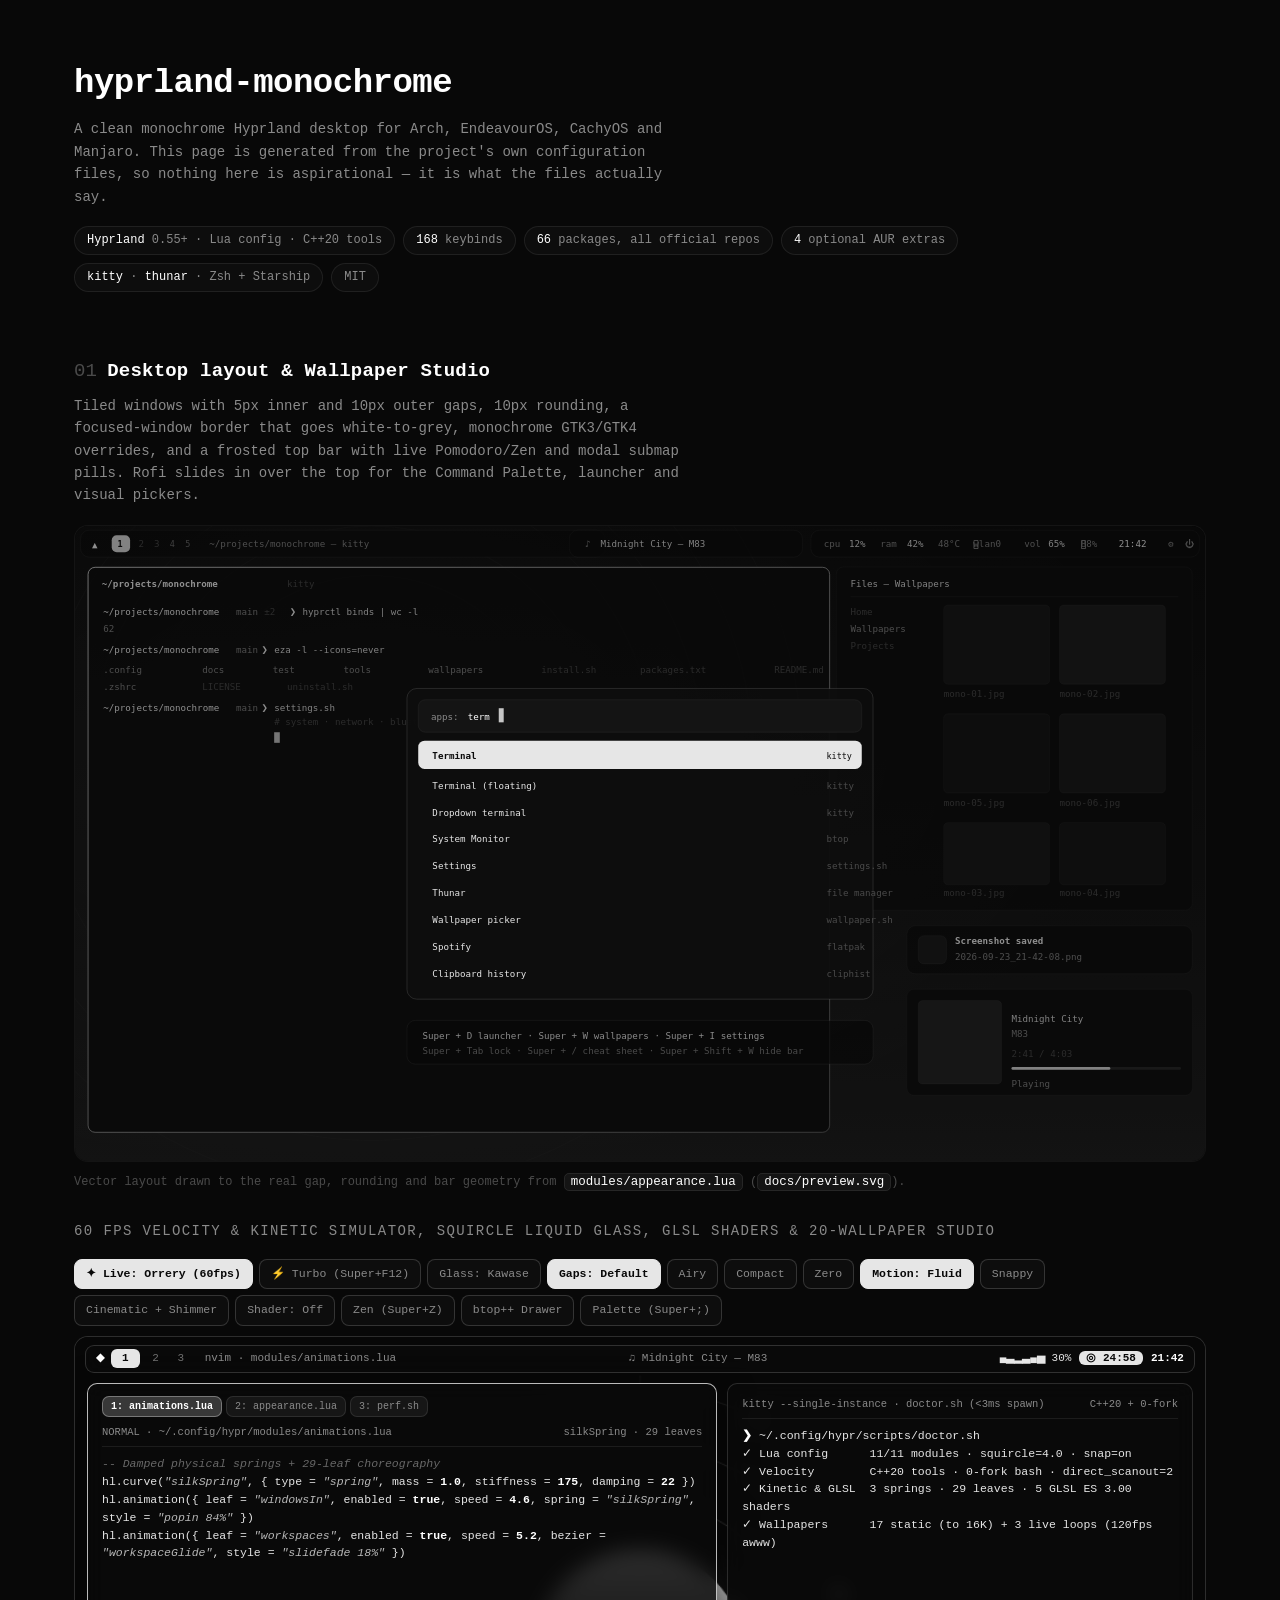
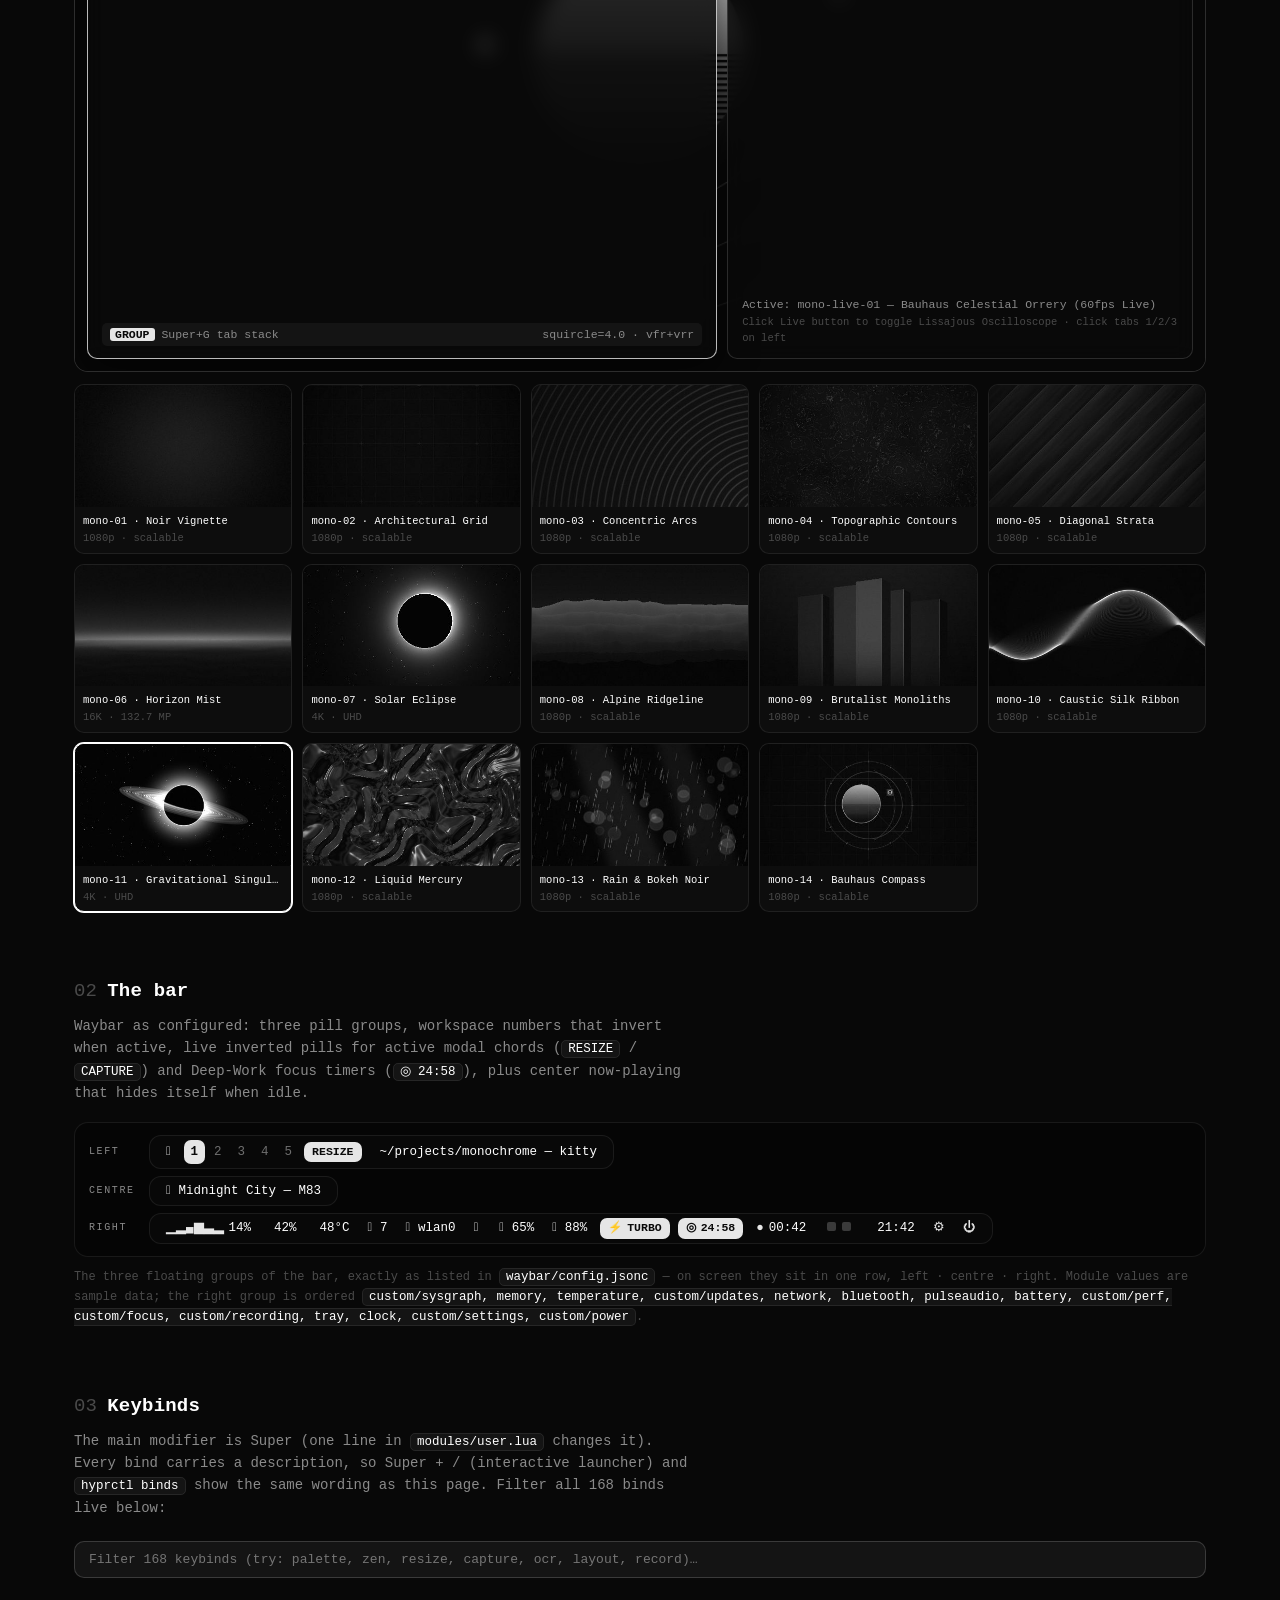
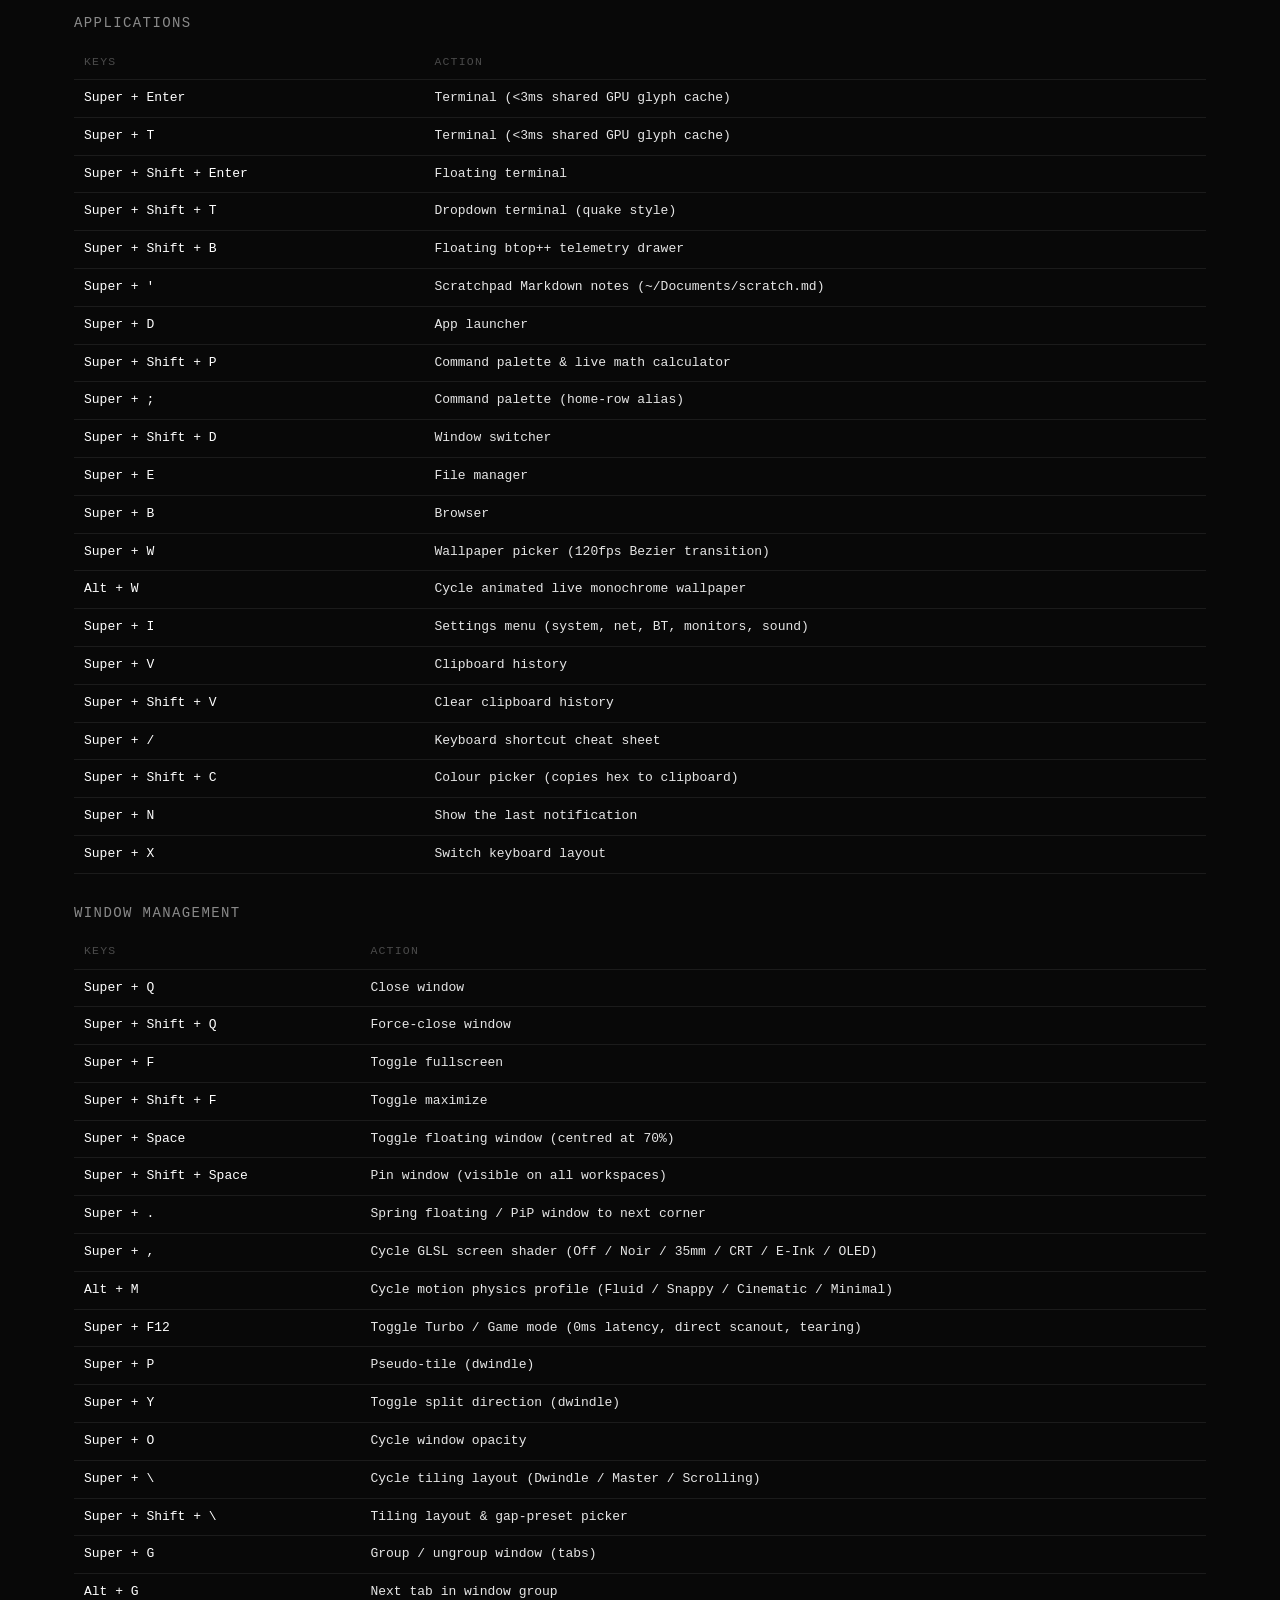
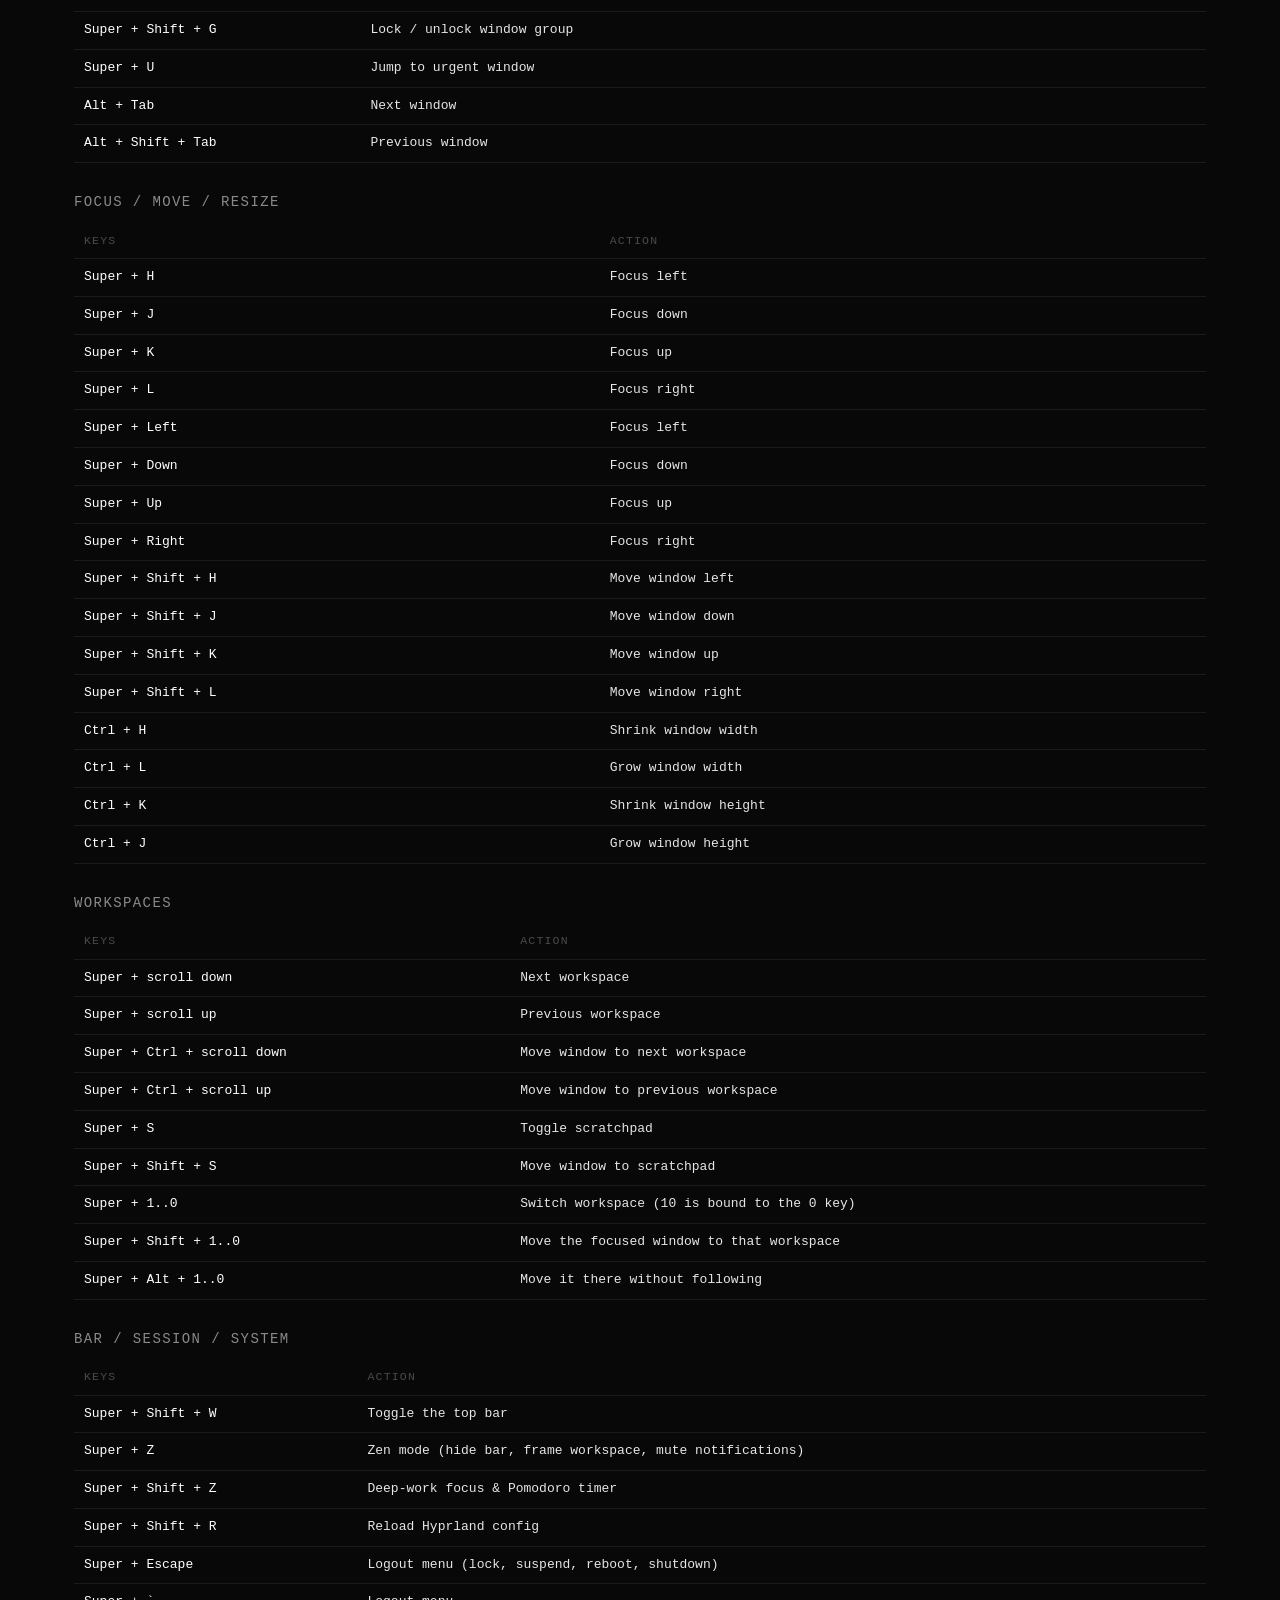
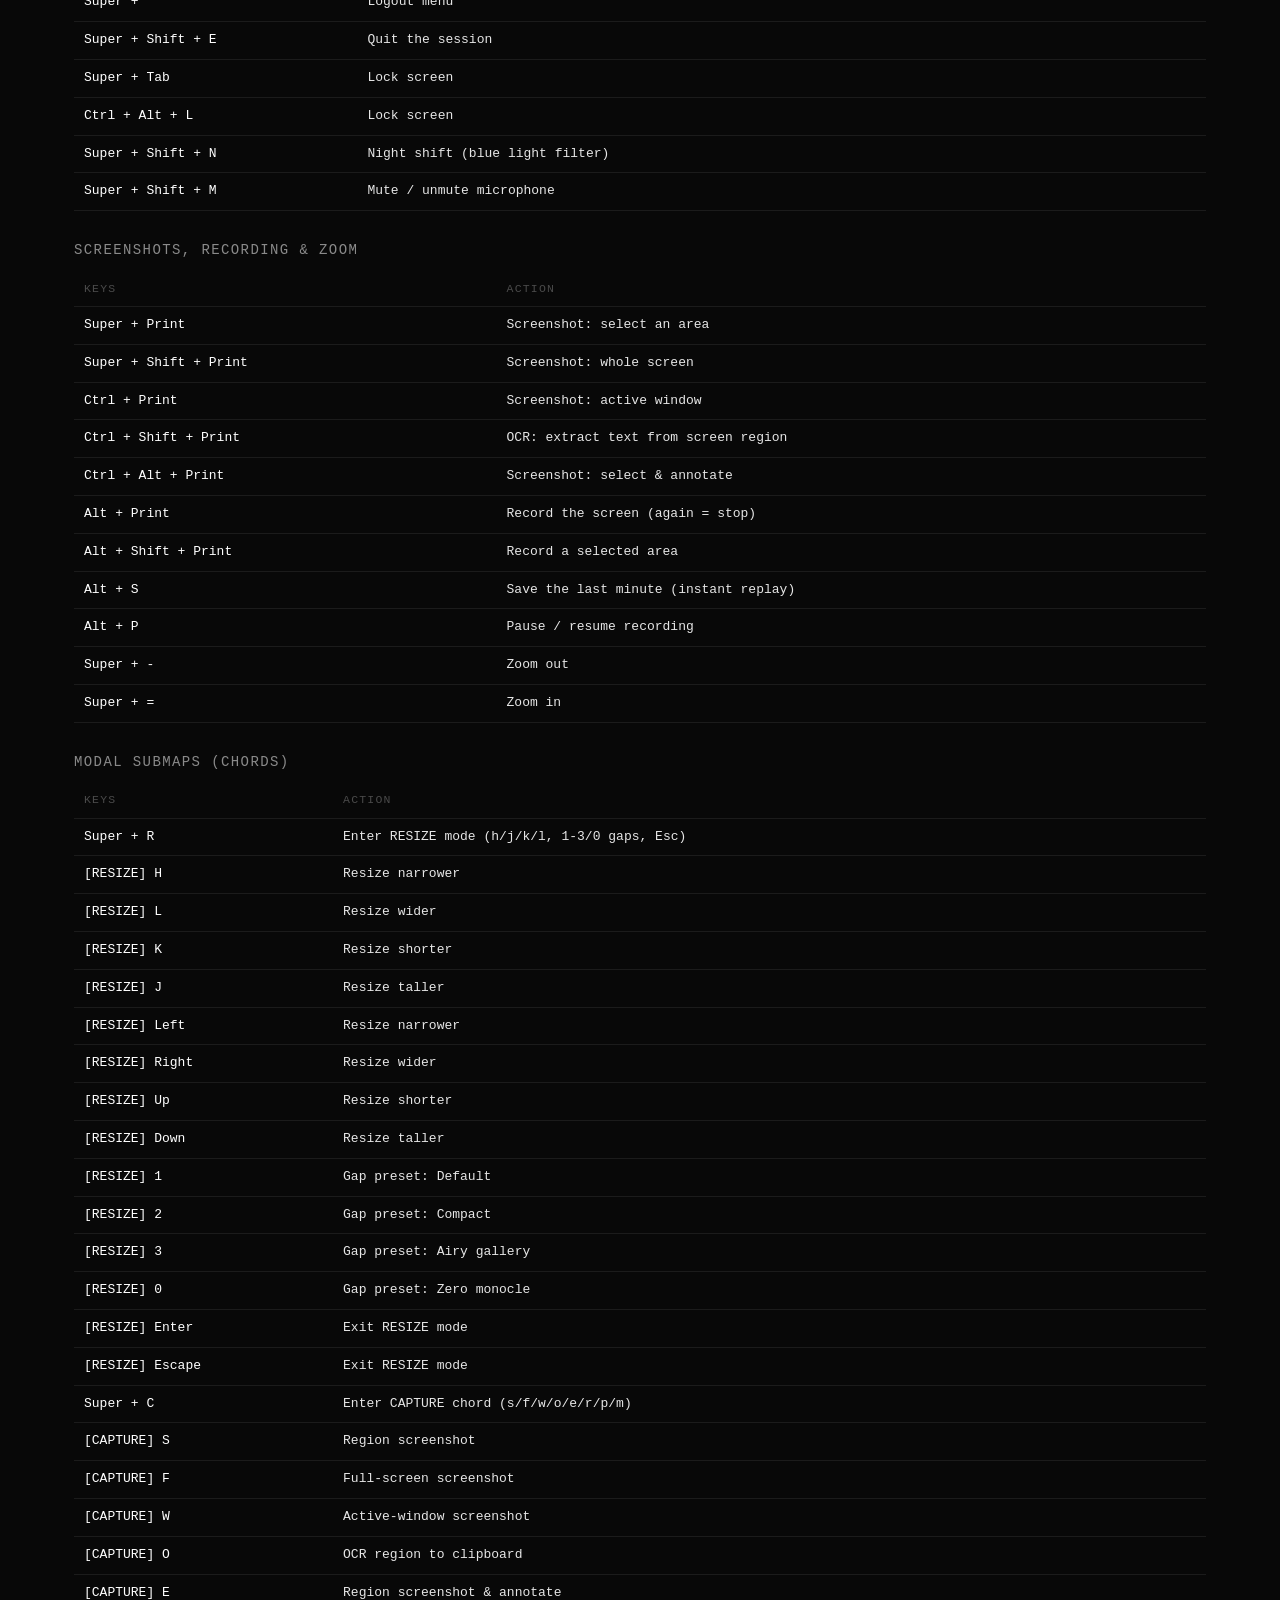
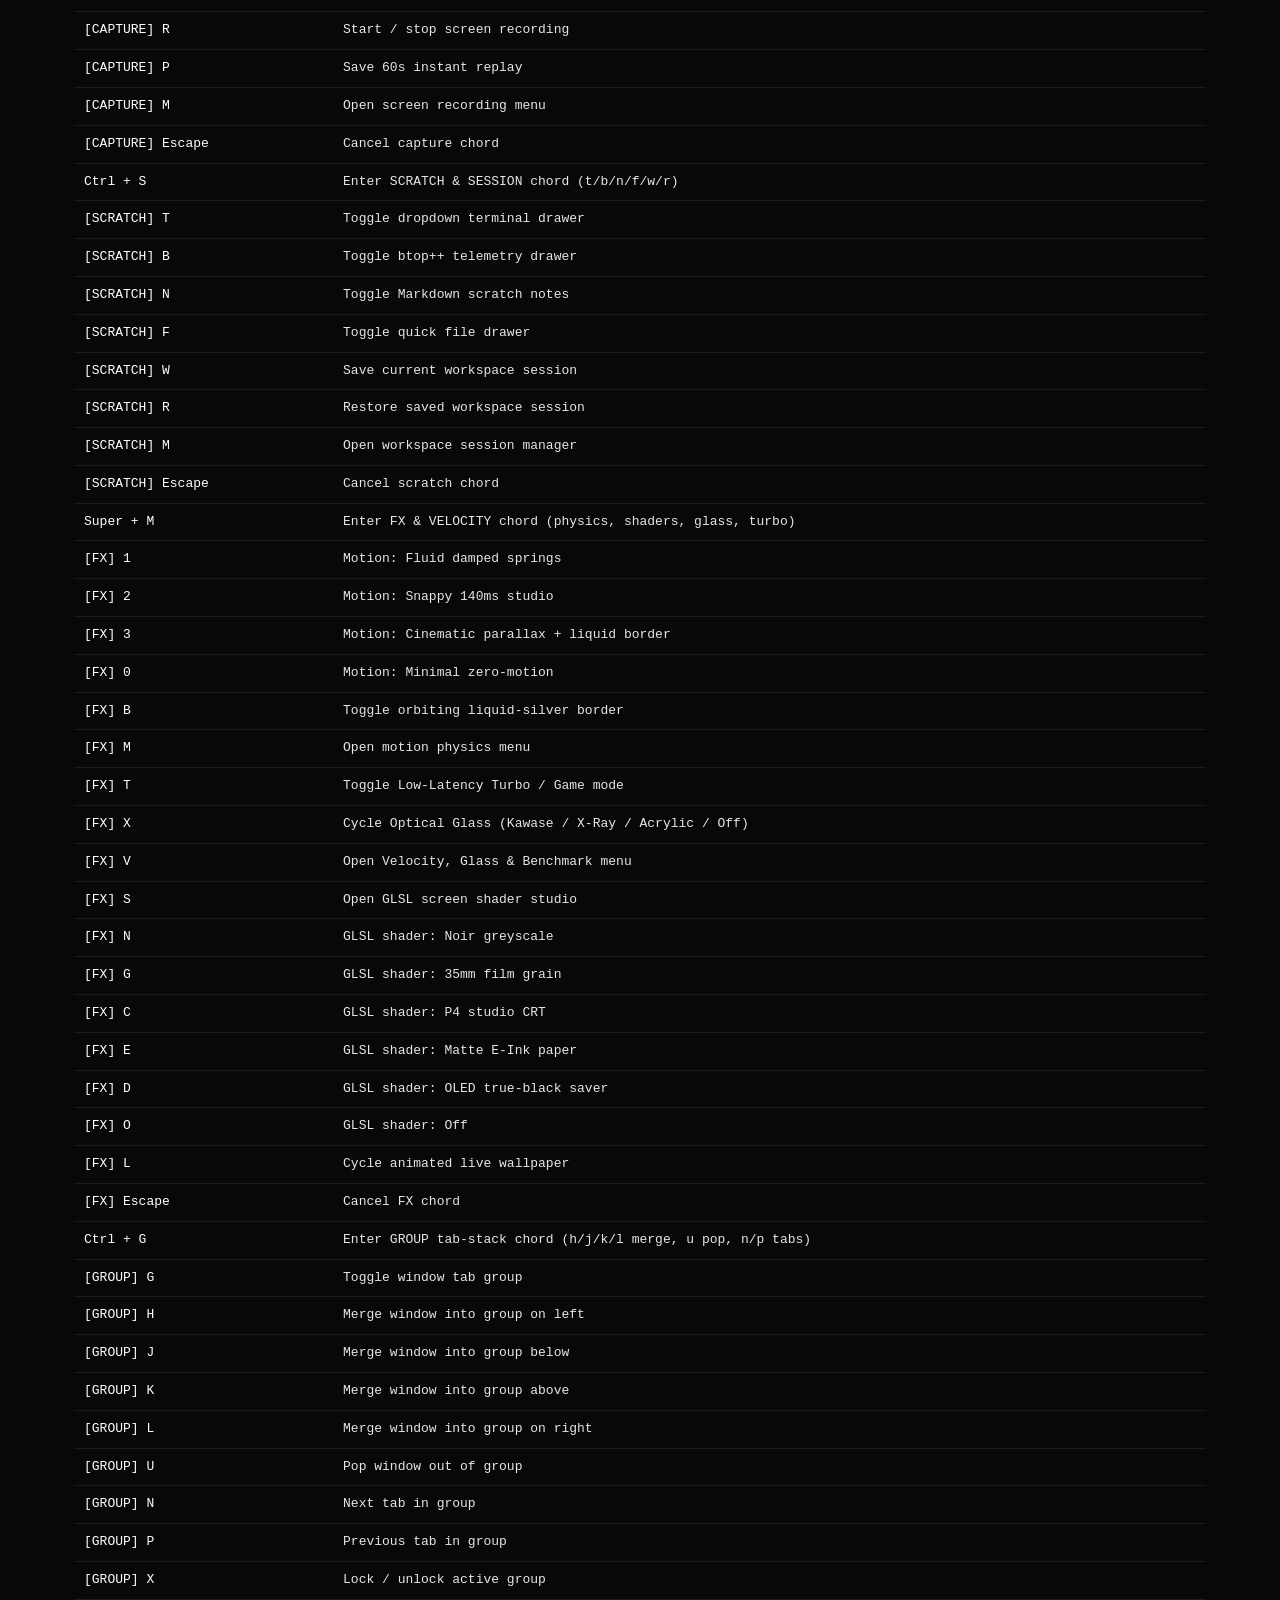
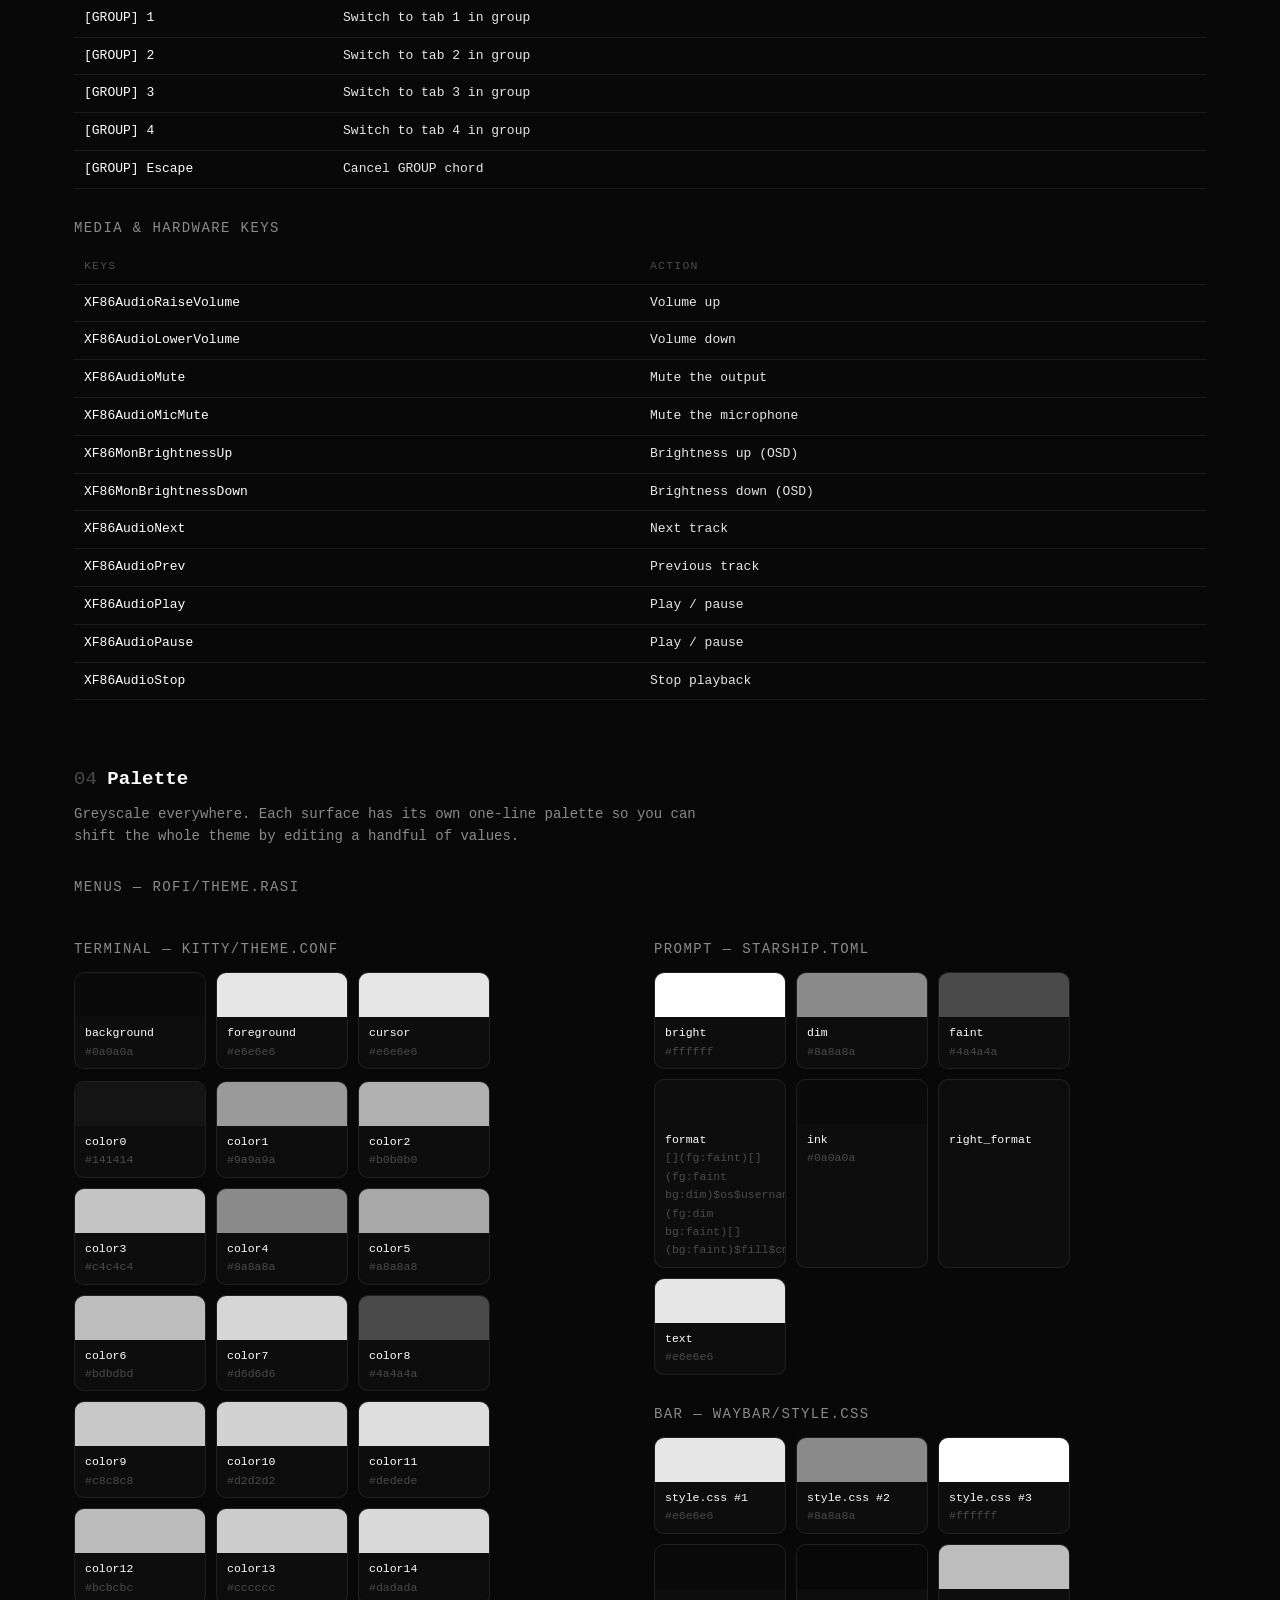
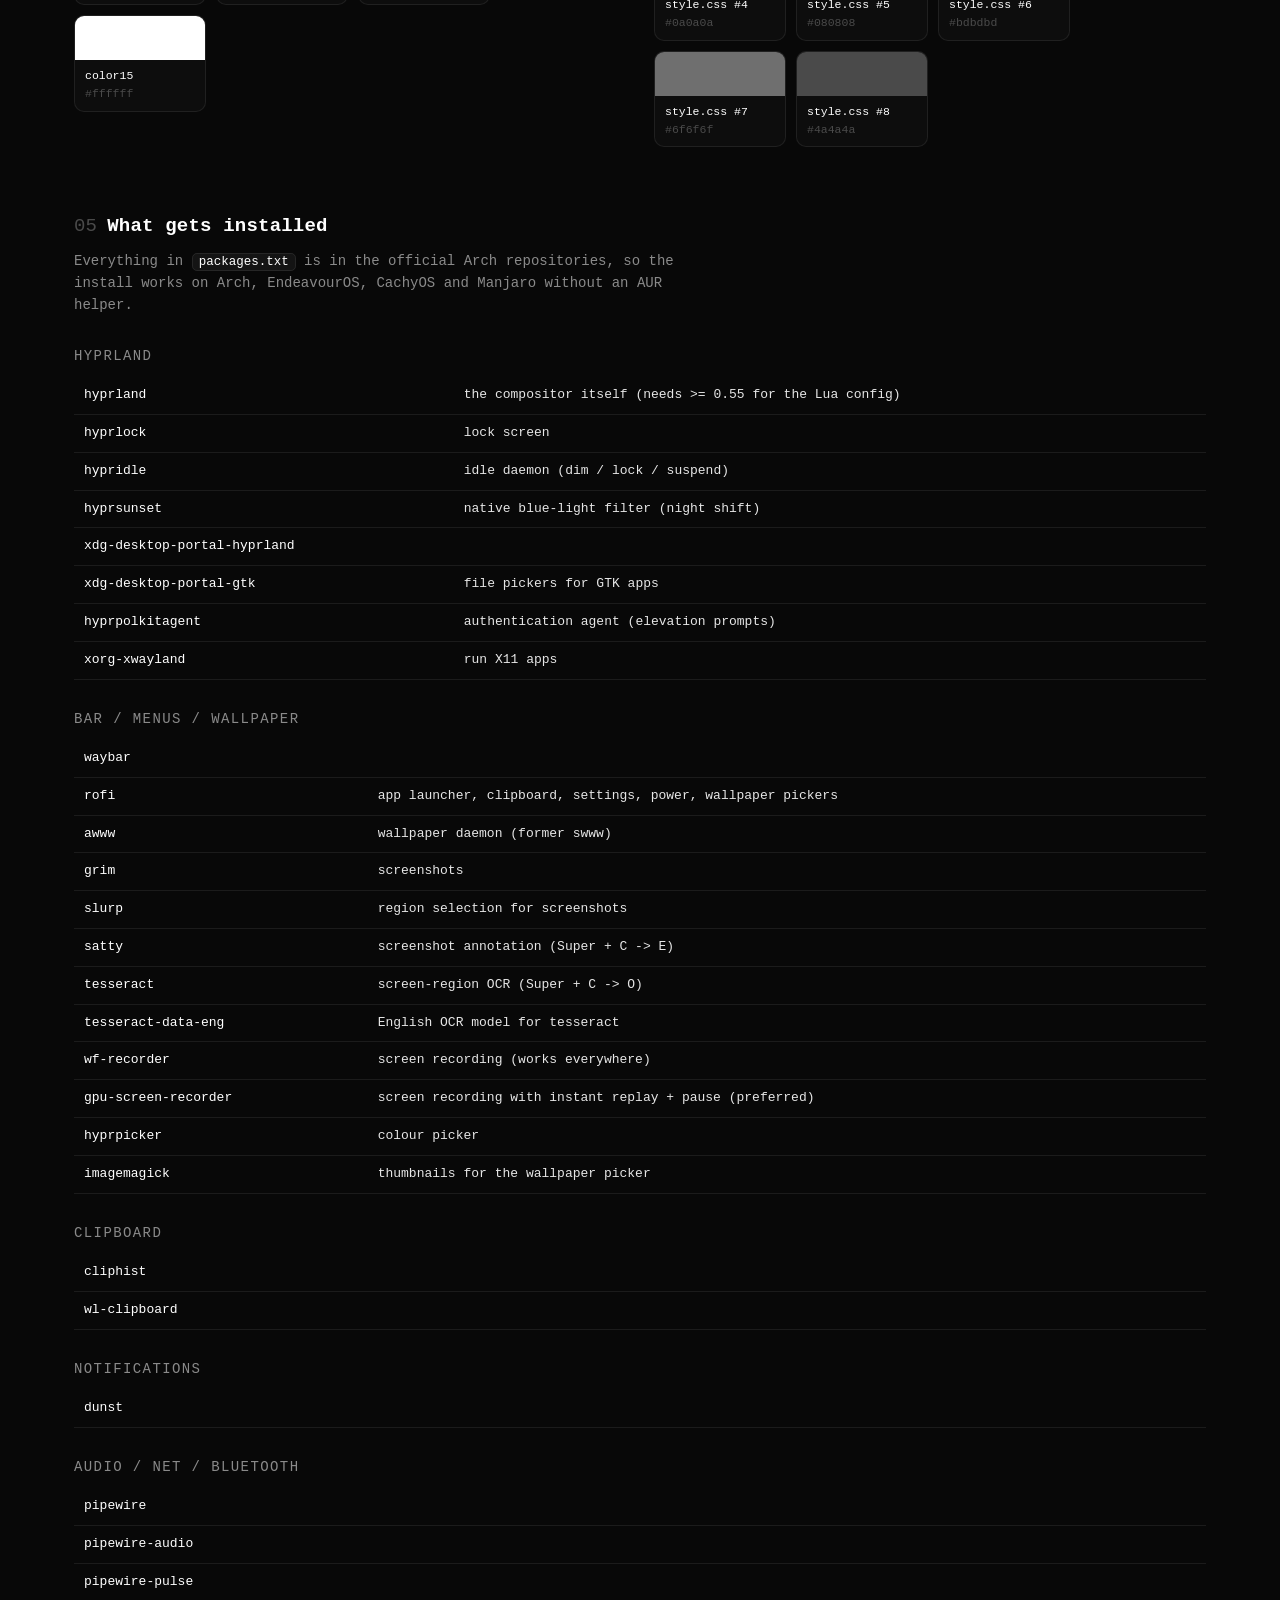
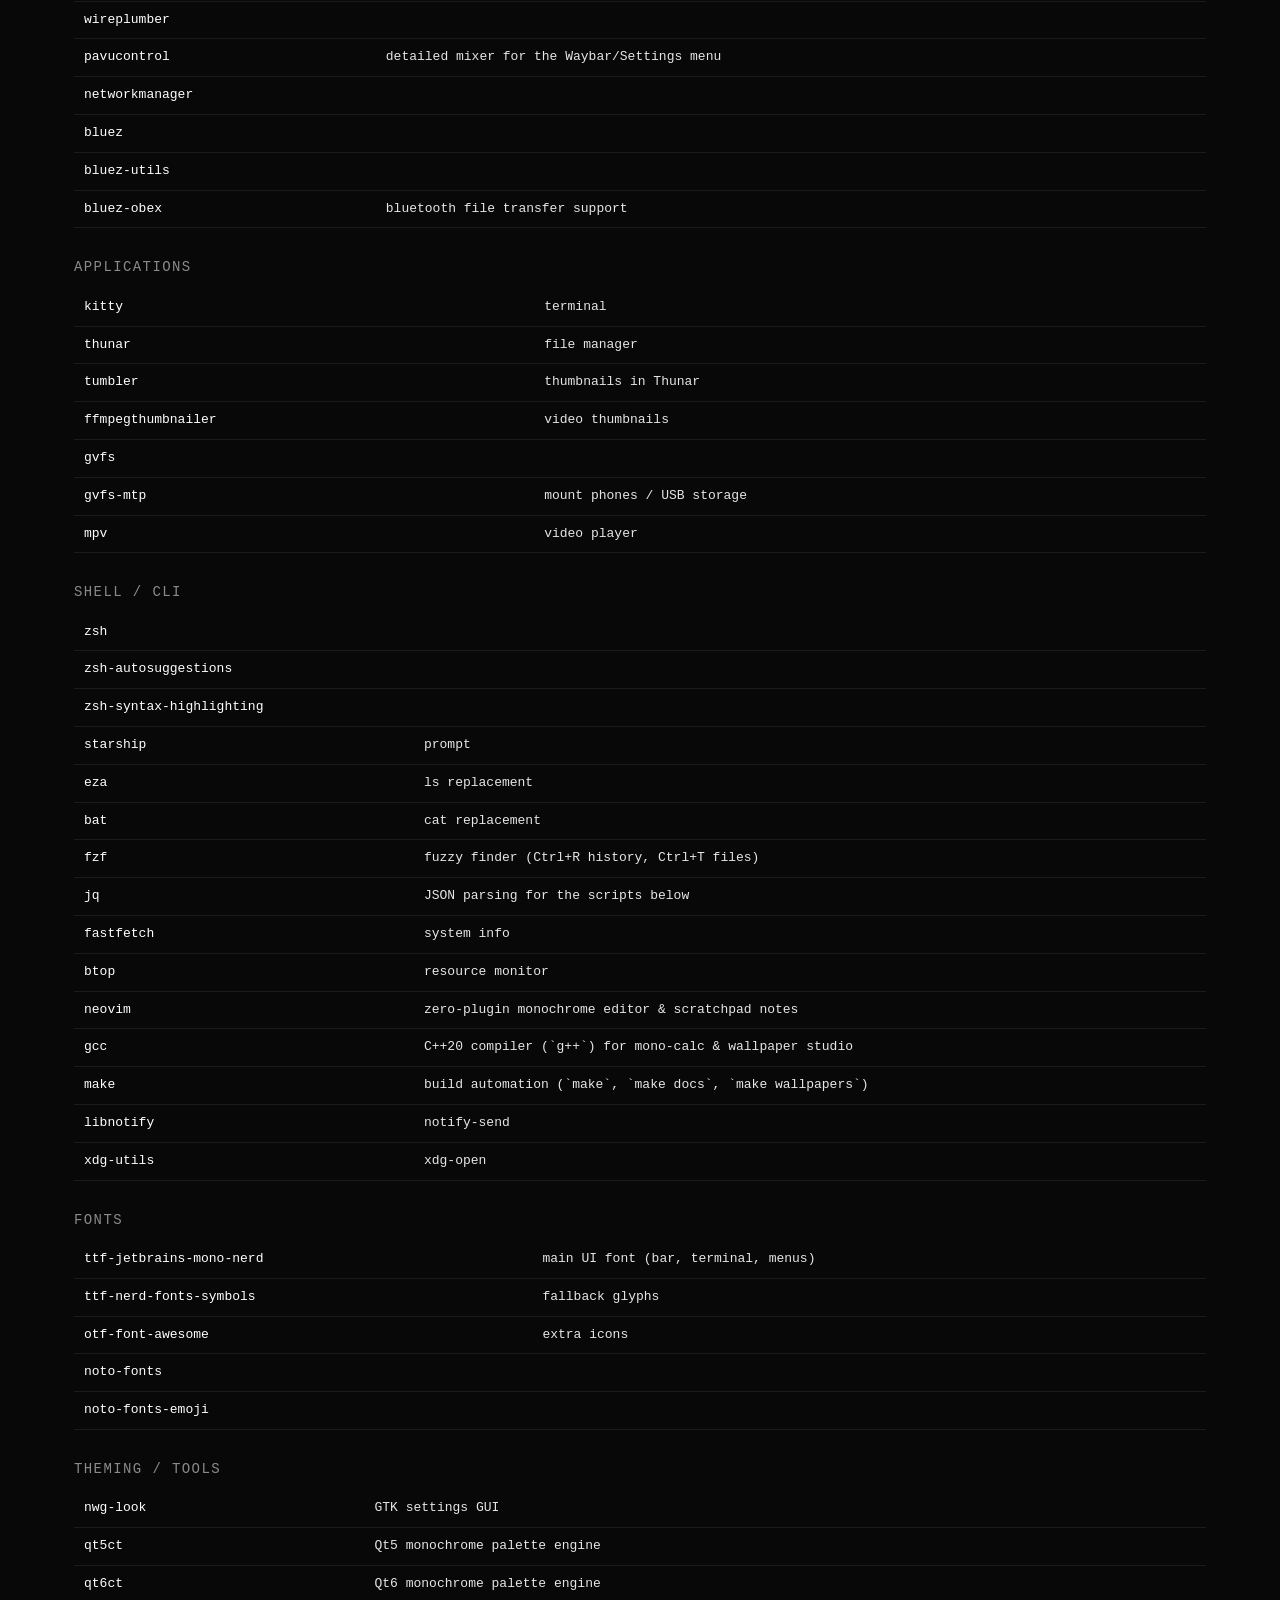
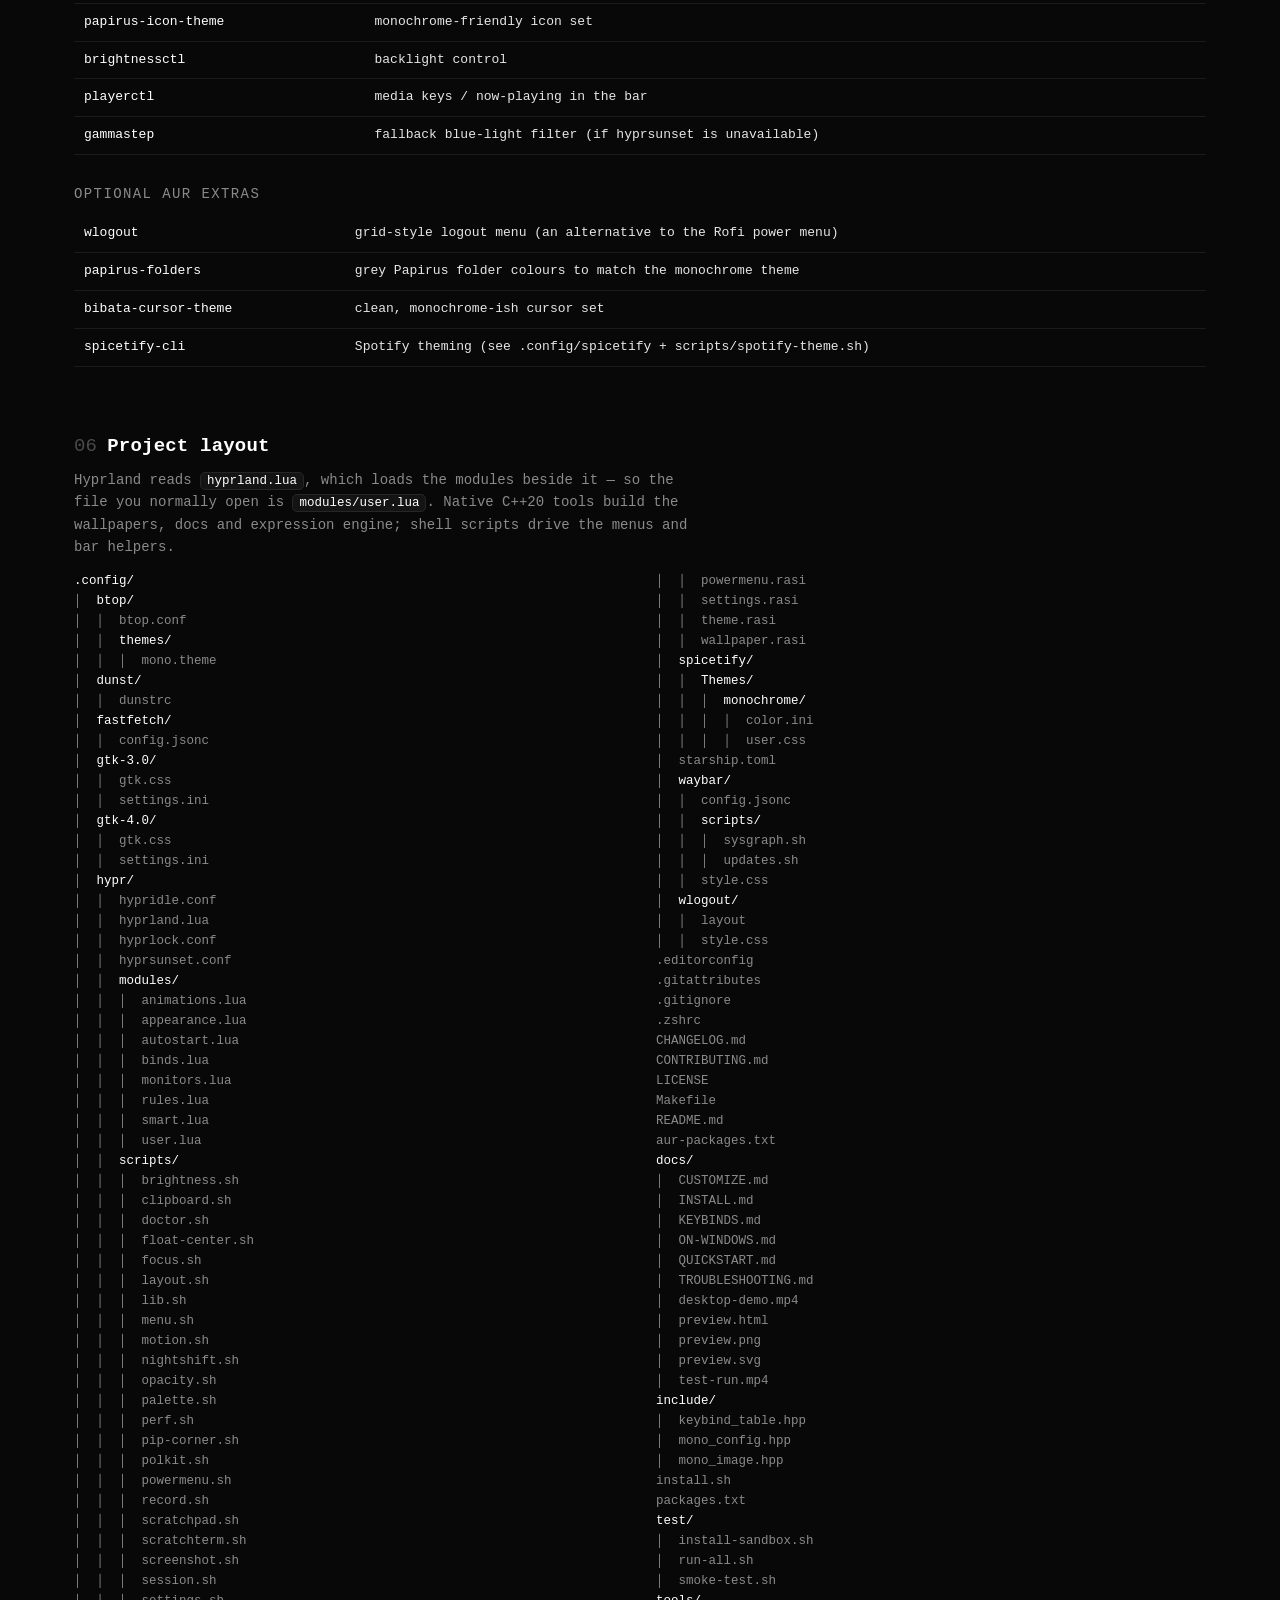
==== docs/preview.html @ ee243459 "v5.1.0: replace all Python with zero-dependency C++20 tools & runtime" ====
<!DOCTYPE html>
<html lang="en">
<head>
<meta charset="utf-8">
<meta name="viewport" content="width=device-width, initial-scale=1">
<title>hyprland-monochrome — preview</title>
<style>
:root{
  --ink:#080808; --surface:#0d0d0d; --surface-2:#141414; --surface-3:#1a1a1a;
  --text:#e6e6e6; --dim:#8a8a8a; --faint:#4a4a4a;
  --line:rgba(255,255,255,.08); --line-strong:rgba(255,255,255,.16);
  --mono:"JetBrainsMono Nerd Font","JetBrains Mono",ui-monospace,SFMono-Regular,Menlo,Consolas,monospace;
}
*{box-sizing:border-box}
body{
  margin:0; background:var(--ink); color:var(--text);
  font-family:var(--mono); font-size:14px; line-height:1.6;
  -webkit-font-smoothing:antialiased;
}
.wrap{max-width:1180px; margin:0 auto; padding:56px 24px 96px}
a{color:#fff; text-decoration:none; border-bottom:1px solid var(--line-strong)}
a:hover{border-bottom-color:#fff}
h1{font-size:34px; margin:0 0 6px; letter-spacing:-.5px; color:#fff}
h2{font-size:19px; margin:64px 0 4px; color:#fff; letter-spacing:.2px}
h2 .num{color:var(--faint); margin-right:10px; font-weight:400}
h3{font-size:14px; margin:28px 0 8px; color:var(--dim); text-transform:uppercase; letter-spacing:1.4px; font-weight:500}
p{margin:8px 0; color:var(--text)}
.lead{color:var(--dim); max-width:74ch}
hr{border:0; border-top:1px solid var(--line); margin:20px 0 0}
code{font-family:var(--mono); background:var(--surface-2); border:1px solid var(--line);
     border-radius:5px; padding:1px 6px; font-size:12.5px; color:#fff}
.badges{display:flex; flex-wrap:wrap; gap:8px; margin:18px 0 0}
.badge{border:1px solid var(--line); background:var(--surface); border-radius:999px;
       padding:4px 12px; font-size:12px; color:var(--dim)}
.badge b{color:#fff; font-weight:500}
.note{border:1px solid var(--line); background:var(--surface); border-radius:10px;
      padding:12px 16px; color:var(--dim); font-size:12.5px; margin:18px 0}
.figure{border:1px solid var(--line); border-radius:14px; overflow:hidden; margin-top:18px; background:#000}
.figure svg{display:block; width:100%; height:auto}
.caption{color:var(--faint); font-size:12px; margin:10px 0 0}
.bar{display:flex; flex-direction:column; gap:7px; background:#050505;
     border:1px solid var(--line); border-radius:14px; padding:12px 14px; margin:18px 0 6px}
.brow{display:flex; gap:10px; align-items:center; flex-wrap:wrap}
.blabel{color:var(--dim); font-size:10px; letter-spacing:.16em; text-transform:uppercase;
        min-width:50px}
.group{display:flex; gap:2px; align-items:center; background:rgba(10,10,10,.72);
       border:1px solid var(--line); border-radius:12px; padding:4px 8px; flex-wrap:wrap}
.mod{color:var(--text); padding:0 8px; font-size:12.5px; white-space:nowrap}
.mod b{color:#fff; font-weight:500; margin-left:5px}
.ws{color:#6f6f6f; padding:2px 7px; border-radius:7px; font-size:12.5px}
.ws.active{background:#e6e6e6; color:#0a0a0a; font-weight:600}
.mod.custom-focus,.mod.hyprland-submap,.mod.custom-perf{background:#e6e6e6; color:#0a0a0a; border-radius:7px;
       padding:1px 8px; margin:0 3px; font-weight:600; font-size:11.5px}
.mod.custom-focus b,.mod.hyprland-submap b,.mod.custom-perf b{color:#0a0a0a; font-weight:700}
.wgrid{display:grid; grid-template-columns:repeat(auto-fill,minmax(195px,1fr)); gap:10px; margin-top:12px}
.simbar{display:flex; flex-wrap:wrap; gap:6px; align-items:center; margin:16px 0 10px}
.simbtn{appearance:none; background:var(--surface); border:1px solid var(--line-strong); color:var(--dim);
        border-radius:8px; padding:5px 11px; font:inherit; font-size:11.5px; cursor:pointer;
        transition:all .15s ease}
.simbtn:hover{color:#fff; border-color:#fff}
.simbtn.on{background:#e6e6e6; color:#080808; border-color:#e6e6e6; font-weight:600}
.simstage{position:relative; aspect-ratio:16/9; border:1px solid var(--line-strong); border-radius:14px;
          overflow:hidden; background:#050505; user-select:none; --dur:440ms; --ease:cubic-bezier(0.16,1,0.3,1)}
.simstage.snappy{--dur:160ms; --ease:cubic-bezier(0.2,0,0,1)}
.simstage.cinematic{--dur:680ms; --ease:cubic-bezier(0.12,1.04,0.28,1)}
.simstage.minimal,.simstage.turbo{--dur:0ms; --ease:linear}
.simstage.turbo .simgrid{inset:38px 0 0 0; gap:0}
.simstage.turbo .simwin{border-radius:0; backdrop-filter:none; background:#090909}
.simstage.glass-xray .simwin{backdrop-filter:blur(5px); background:rgba(10,10,10,.88)}
.simstage.glass-acrylic .simwin{backdrop-filter:blur(18px) saturate(1.1) contrast(1.06); background:rgba(18,18,18,.68); border-color:rgba(255,255,255,.26)}
.simstage.glass-off .simwin{backdrop-filter:none; background:#0b0b0b}
.simstage.sh-noir{filter:grayscale(1) contrast(1.12)}
.simstage.sh-grain{filter:grayscale(0.9) contrast(1.08) brightness(0.96)}
.simstage.sh-crt{filter:grayscale(1) contrast(1.16) brightness(1.03)}
.simstage.sh-eink{filter:grayscale(1) contrast(0.84) brightness(1.08)}
.simstage.sh-oled{filter:grayscale(1) contrast(1.24) brightness(0.92)}
.simtabs{display:flex; gap:4px; margin-bottom:7px}
.simtab{appearance:none; background:rgba(24,24,24,.88); border:1px solid rgba(255,255,255,.10); color:#8a8a8a;
        border-radius:7px; padding:2px 8px; font:inherit; font-size:10px; cursor:pointer; transition:all .16s ease}
.simtab.active{background:#383838; color:#fff; border-color:rgba(255,255,255,.32); font-weight:600}
.simcrt{position:absolute; inset:0; pointer-events:none; opacity:0; z-index:6;
        background:repeating-linear-gradient(0deg,rgba(0,0,0,.24) 0px,rgba(0,0,0,.24) 1px,transparent 1px,transparent 3px);
        transition:opacity 240ms ease}
.simstage.sh-crt .simcrt{opacity:1}
.simcanvas{position:absolute; inset:0; width:100%; height:100%; display:block; transition:opacity 420ms var(--ease)}
.simbg{position:absolute; inset:0; width:100%; height:100%; object-fit:cover; opacity:0;
       clip-path:circle(145% at 50% 50%); transition:opacity 360ms var(--ease), clip-path 680ms var(--ease)}
.simbg.show{opacity:1}
.simtop{position:absolute; top:8px; left:10px; right:10px; height:28px; display:flex; align-items:center;
        justify-content:space-between; padding:0 10px; background:rgba(10,10,10,.82); backdrop-filter:blur(10px);
        border:1px solid var(--line-strong); border-radius:9px; font-size:11px; z-index:3;
        transition:transform var(--dur) var(--ease), opacity var(--dur) var(--ease)}
.simstage.zen .simtop{transform:translateY(-44px); opacity:0}
.simws{display:inline-block; color:#6f6f6f; padding:1px 6px; min-width:18px; text-align:center;
       border-radius:6px; cursor:pointer; transition:all 260ms cubic-bezier(0.16,1,0.3,1)}
.simws:hover{color:#fff; background:rgba(255,255,255,.1)}
.simws.active{background:#e6e6e6; color:#080808; font-weight:700; padding:1px 11px; min-width:26px}
.simgrid{position:absolute; inset:46px 12px 12px 12px; display:grid; grid-template-columns:1.15fr .85fr;
         gap:10px; z-index:2; transition:inset var(--dur) var(--ease), gap var(--dur) var(--ease), transform var(--dur) var(--ease), opacity var(--dur) var(--ease)}
.simstage.zen .simgrid{inset:20px 26px 20px 26px; gap:18px}
.simstage.airy .simgrid{inset:52px 24px 24px 24px; gap:18px}
.simstage.compact .simgrid{inset:40px 5px 5px 5px; gap:4px}
.simstage.zero .simgrid{inset:38px 0 0 0; gap:0}
@keyframes borderOrbit{0%{border-color:rgba(255,255,255,.92); box-shadow:0 0 0 1px rgba(255,255,255,.38),0 14px 38px rgba(0,0,0,.6)}
50%{border-color:rgba(135,135,135,.55); box-shadow:0 0 0 1px rgba(180,180,180,.12),0 14px 38px rgba(0,0,0,.6)}
100%{border-color:rgba(255,255,255,.92); box-shadow:0 0 0 1px rgba(255,255,255,.38),0 14px 38px rgba(0,0,0,.6)}}
.simwin{background:rgba(10,10,10,.84); backdrop-filter:blur(10px); border:1px solid rgba(255,255,255,.14);
        border-radius:10px; padding:12px 14px; font-size:11.5px; line-height:1.55; overflow:hidden;
        display:flex; flex-direction:column; transition:border-radius var(--dur) var(--ease), transform var(--dur) var(--ease), border-color 240ms ease}
.simstage.zero .simwin{border-radius:0}
.simwin.focus{border-color:rgba(255,255,255,.72); box-shadow:0 12px 36px rgba(0,0,0,.55)}
.simstage.cinematic .simwin.focus{animation:borderOrbit 2.8s ease-in-out infinite}
.simdim{position:absolute; inset:0; background:rgba(0,0,0,.46); backdrop-filter:blur(3px); opacity:0;
        pointer-events:none; z-index:3; transition:opacity var(--dur) var(--ease)}
.simdim.on{opacity:1}
.simtitle{display:flex; justify-content:space-between; color:var(--dim); font-size:10.5px;
          border-bottom:1px solid var(--line); padding-bottom:6px; margin-bottom:8px}
.simdrawer{position:absolute; left:14%; right:14%; top:15%; bottom:17%; background:rgba(12,12,12,.94);
           border:1px solid #e6e6e6; border-radius:12px; padding:14px 16px; box-shadow:0 24px 64px rgba(0,0,0,.82);
           display:flex; flex-direction:column; z-index:4; opacity:0; pointer-events:none;
           transform:translateY(-28px) scale(0.95); transition:transform var(--dur) var(--ease), opacity var(--dur) var(--ease)}
.simdrawer.open{opacity:1; pointer-events:auto; transform:translateY(0) scale(1)}
.simpal{position:absolute; left:20%; right:20%; top:16%; background:rgba(10,10,10,.96);
        border:1px solid #ffffff; border-radius:12px; padding:12px; box-shadow:0 24px 64px rgba(0,0,0,.88);
        display:flex; flex-direction:column; gap:8px; z-index:5; opacity:0; pointer-events:none;
        transform:scale(0.92) translateY(-8px); transition:transform var(--dur) var(--ease), opacity var(--dur) var(--ease)}
.simpal.open{opacity:1; pointer-events:auto; transform:scale(1) translateY(0)}
.simpal input{width:100%; background:#141414; border:1px solid var(--line-strong); border-radius:8px;
              color:#fff; font:inherit; font-size:12px; padding:7px 10px; outline:none}
.simpal ul{list-style:none; margin:0; padding:0; font-size:11.5px; max-height:150px; overflow:auto}
.simpal li{padding:5px 8px; border-radius:6px; color:var(--text); cursor:pointer}
.simpal li:first-child,.simpal li:hover{background:#e6e6e6; color:#080808; font-weight:600}
.wcard{appearance:none; background:var(--surface); border:1px solid var(--line); border-radius:10px;
       padding:0; overflow:hidden; text-align:left; cursor:pointer; color:var(--text); font:inherit;
       transition:border-color .15s ease, transform .15s ease}
.wcard:hover{border-color:var(--line-strong); transform:translateY(-1px)}
.wcard.active{border-color:#fff; box-shadow:0 0 0 1px #fff}
.wcard img{display:block; width:100%; aspect-ratio:16/9; object-fit:cover}
.wmeta{padding:6px 8px; font-size:10.5px}
.wmeta b{display:block; color:#fff; font-weight:500; white-space:nowrap; overflow:hidden; text-overflow:ellipsis}
.wmeta span{color:var(--faint)}
.kbsearch{width:100%; background:var(--surface-2); border:1px solid var(--line-strong); border-radius:10px;
          padding:10px 14px; color:#fff; font-family:var(--mono); font-size:13px; margin:14px 0 6px; outline:none}
.kbsearch:focus{border-color:#fff}
@media (max-width:760px){ .wgrid{grid-template-columns:repeat(2,minmax(0,1fr))} }
.dot{display:inline-block; width:9px; height:9px; border-radius:2px; background:#3a3a3a; margin:0 3px}
table{width:100%; border-collapse:collapse; margin:10px 0 0; font-size:13px}
th,td{text-align:left; padding:8px 10px; border-bottom:1px solid var(--line); vertical-align:top}
th{color:var(--faint); font-weight:500; font-size:11.5px; text-transform:uppercase; letter-spacing:1.2px}
td:first-child{white-space:nowrap; color:#fff}
tbody tr:hover{background:var(--surface)}
.two{display:grid; grid-template-columns:repeat(auto-fit,minmax(320px,1fr)); gap:28px}
.swatches{display:flex; flex-wrap:wrap; gap:10px; margin-top:12px}
.sw{border:1px solid var(--line); border-radius:10px; overflow:hidden; width:132px; background:var(--surface)}
.sw .chip{height:44px}
.sw .meta{padding:7px 10px; font-size:11.5px; color:var(--dim)}
.sw .meta b{display:block; color:#fff; font-weight:500}
.sw .meta span{color:var(--faint)}
pre{background:var(--surface); border:1px solid var(--line); border-radius:10px;
    padding:14px 16px; overflow-x:auto; font-size:12.5px; color:var(--text); margin:10px 0}
pre .c{color:var(--faint)}
pre .k{color:#fff}
.tree{columns:2; column-gap:32px; font-size:12.5px; color:var(--dim); margin-top:12px}
.tree div{break-inside:avoid; white-space:pre}
.tree .d{color:#fff}
.grid3{display:grid; grid-template-columns:repeat(auto-fit,minmax(260px,1fr)); gap:14px; margin-top:14px}
.card{border:1px solid var(--line); background:var(--surface); border-radius:12px; padding:14px 16px}
.card h4{margin:0 0 6px; font-size:13px; color:#fff; font-weight:600}
.card p{margin:0; font-size:12.5px; color:var(--dim)}
.card kbd{font-family:var(--mono); background:#fff; color:#0a0a0a; border-radius:5px;
          padding:1px 7px; font-size:11.5px; font-weight:600}
footer{margin-top:72px; padding-top:20px; border-top:1px solid var(--line);
       color:var(--faint); font-size:12px}
@media (max-width:760px){ .tree{columns:1} h1{font-size:26px} }
</style>
</head>
<body>
<div class="wrap">

  <h1>hyprland-monochrome</h1>
  <p class="lead">A clean monochrome Hyprland desktop for Arch, EndeavourOS, CachyOS and Manjaro.
  This page is generated from the project's own configuration files, so nothing here is
  aspirational — it is what the files actually say.</p>
  <div class="badges">
    <span class="badge"><b>Hyprland</b> 0.55+ · Lua config · C++20 tools</span>
    <span class="badge"><b>168</b> keybinds</span>
    <span class="badge"><b>66</b> packages, all official repos</span>
    <span class="badge"><b>4</b> optional AUR extras</span>
    <span class="badge"><b>kitty</b> · <b>thunar</b> · Zsh + Starship</span>
    <span class="badge">MIT</span>
  </div>

  <h2><span class="num">01</span>Desktop layout &amp; Wallpaper Studio</h2>
  <p class="lead">Tiled windows with 5px inner and 10px outer gaps, 10px rounding,
  a focused-window border that goes white-to-grey, monochrome GTK3/GTK4 overrides, and a frosted top bar
  with live Pomodoro/Zen and modal submap pills. Rofi slides in over the top for the Command Palette,
  launcher and visual pickers.</p>
  <div class="figure"><svg xmlns="http://www.w3.org/2000/svg" viewBox="0 0 1600 900" preserveAspectRatio="xMidYMid meet" font-family="JetBrains Mono, DejaVu Sans Mono, ui-monospace, monospace">
  <defs>
    <linearGradient id="wall" x1="0" y1="0" x2="0" y2="1">
      <stop offset="0%" stop-color="#0a0a0a"/>
      <stop offset="55%" stop-color="#131313"/>
      <stop offset="100%" stop-color="#1e1e1e"/>
    </linearGradient>
    <radialGradient id="glow" cx="26%" cy="34%" r="70%">
      <stop offset="0%" stop-color="#ffffff" stop-opacity="0.055"/>
      <stop offset="100%" stop-color="#ffffff" stop-opacity="0"/>
    </radialGradient>
    <linearGradient id="border-active" x1="0" y1="0" x2="1" y2="1">
      <stop offset="0%" stop-color="#ffffff" stop-opacity="0.9"/>
      <stop offset="100%" stop-color="#9a9a9a" stop-opacity="0.6"/>
    </linearGradient>
    <filter id="soft" x="-30%" y="-30%" width="160%" height="160%">
      <feGaussianBlur stdDeviation="18"/>
    </filter>
    <style>
      .pill { fill: rgba(10,10,10,0.72); stroke: rgba(255,255,255,0.07); stroke-width: 1; }
      .txt  { fill: #e6e6e6; font-size: 13px; }
      .dim  { fill: #8a8a8a; font-size: 13px; }
      .faint{ fill: #4a4a4a; font-size: 13px; }
      .bright { fill: #ffffff; font-size: 13px; }
      .win  { fill: rgba(13,13,13,0.93); stroke: rgba(255,255,255,0.06); stroke-width: 1; }
      .card { fill: rgba(13,13,13,0.95); stroke: rgba(255,255,255,0.17); stroke-width: 1; }
      .key  { fill: #bdbdbd; font-size: 12px; }
    </style>
  </defs>

  <!-- ── wallpaper ─────────────────────────────────────────────────────── -->
  <rect width="1600" height="900" fill="url(#wall)"/>
  <rect width="1600" height="900" fill="url(#glow)"/>
  <g stroke="#ffffff" stroke-opacity="0.035" fill="none">
    <circle cx="420" cy="330" r="120"/><circle cx="420" cy="330" r="190"/>
    <circle cx="420" cy="330" r="260"/><circle cx="420" cy="330" r="330"/>
    <circle cx="420" cy="330" r="400"/><circle cx="420" cy="330" r="470"/>
    <circle cx="420" cy="330" r="540"/><circle cx="420" cy="330" r="610"/>
  </g>

  <!-- ── windows (tiled) ───────────────────────────────────────────────── -->
  <!-- terminal -->
  <rect x="18" y="58" width="1050" height="800" rx="10" class="win"/>
  <rect x="18.5" y="58.5" width="1050" height="800" rx="10" fill="none"
        stroke="url(#border-active)" stroke-width="1.4" opacity="0.85"/>
  <text x="38" y="86" class="bright" font-weight="bold">~/projects/monochrome</text>
  <text x="300" y="86" class="faint">kitty</text>

  <!-- prompt -->
  <text x="40" y="126" class="bright">~/projects/monochrome</text>
  <text x="228" y="126" class="dim">main</text>
  <text x="268" y="126" class="faint">±2</text>
  <text x="304" y="126" fill="#ffffff" font-size="15">❯</text>
  <text x="322" y="126" class="txt">hyprctl binds | wc -l</text>
  <text x="40" y="150" class="dim">62</text>
  <text x="40" y="180" class="bright">~/projects/monochrome</text>
  <text x="228" y="180" class="dim">main</text>
  <text x="264" y="180" fill="#ffffff" font-size="15">❯</text>
  <text x="282" y="180" class="txt">eza -l --icons=never</text>
  <text x="40" y="208" class="dim">.config</text>
  <text x="180" y="208" class="dim">docs</text>
  <text x="280" y="208" class="dim">test</text>
  <text x="380" y="208" class="dim">tools</text>
  <text x="500" y="208" class="dim">wallpapers</text>
  <text x="660" y="208" class="faint">install.sh</text>
  <text x="800" y="208" class="faint">packages.txt</text>
  <text x="990" y="208" class="faint">README.md</text>
  <text x="40" y="232" class="dim">.zshrc</text>
  <text x="180" y="232" class="faint">LICENSE</text>
  <text x="300" y="232" class="faint">uninstall.sh</text>
  <text x="40" y="262" class="bright">~/projects/monochrome</text>
  <text x="228" y="262" class="dim">main</text>
  <text x="264" y="262" fill="#ffffff" font-size="15">❯</text>
  <text x="282" y="262" class="txt">settings.sh</text>
  <text x="282" y="282" class="faint"># system · network · bluetooth · monitors · sound</text>

  <!-- block cursor + suggestions ghost text -->
  <rect x="282" y="292" width="8" height="15" fill="#e6e6e6" opacity="0.9"/>

  <!-- ── smaller tiled window: thunar ──────────────────────────────────── -->
  <rect x="1078" y="58" width="504" height="486" rx="10" class="win"/>
  <text x="1098" y="86" class="txt">Files — Wallpapers</text>
  <line x1="1098" y1="100" x2="1562" y2="100" stroke="#ffffff" stroke-opacity="0.06"/>
  <text x="1098" y="126" class="faint">Home</text>
  <text x="1098" y="150" class="dim">Wallpapers</text>
  <text x="1098" y="174" class="faint">Projects</text>
  <rect x="1230" y="112" width="150" height="112" rx="6" fill="#171717" stroke="#ffffff" stroke-opacity="0.06"/>
  <rect x="1394" y="112" width="150" height="112" rx="6" fill="#1d1d1d" stroke="#ffffff" stroke-opacity="0.06"/>
  <text x="1230" y="242" class="faint" font-size="11">mono-01.jpg</text>
  <text x="1394" y="242" class="faint" font-size="11">mono-02.jpg</text>
  <rect x="1230" y="266" width="150" height="112" rx="6" fill="#141414" stroke="#ffffff" stroke-opacity="0.06"/>
  <rect x="1394" y="266" width="150" height="112" rx="6" fill="#1a1a1a" stroke="#ffffff" stroke-opacity="0.06"/>
  <text x="1230" y="396" class="faint" font-size="11">mono-05.jpg</text>
  <text x="1394" y="396" class="faint" font-size="11">mono-06.jpg</text>
  <rect x="1230" y="420" width="150" height="88" rx="6" fill="#191919" stroke="#ffffff" stroke-opacity="0.06"/>
  <rect x="1394" y="420" width="150" height="88" rx="6" fill="#151515" stroke="#ffffff" stroke-opacity="0.06"/>
  <text x="1230" y="524" class="faint" font-size="11">mono-03.jpg</text>
  <text x="1394" y="524" class="faint" font-size="11">mono-04.jpg</text>

  <!-- ── notification (dunst) ─────────────────────────────────────────── -->
  <rect x="1178" y="566" width="404" height="68" rx="12" class="pill"/>
  <rect x="1194" y="580" width="40" height="40" rx="8" fill="#1c1c1c" stroke="#ffffff" stroke-opacity="0.07"/>
  <text x="1246" y="592" class="bright" font-weight="bold">Screenshot saved</text>
  <text x="1246" y="614" class="dim">2026-09-23_21-42-08.png</text>

  <!-- ── floating music window ─────────────────────────────────────────── -->
  <rect x="1178" y="656" width="404" height="150" rx="10" class="win"/>
  <rect x="1194" y="672" width="118" height="118" rx="6" fill="#242424" stroke="#ffffff" stroke-opacity="0.07"/>
  <text x="1326" y="702" class="txt">Midnight City</text>
  <text x="1326" y="724" class="dim">M83</text>
  <text x="1326" y="752" class="faint" font-size="11">2:41 / 4:03</text>
  <rect x="1326" y="766" width="240" height="4" rx="2" fill="#2a2a2a"/>
  <rect x="1326" y="766" width="140" height="4" rx="2" fill="#e6e6e6"/>
  <text x="1326" y="794" class="dim" font-size="12">Playing</text>

  <!-- ── top bar ───────────────────────────────────────────────────────── -->
  <!-- left group -->
  <rect x="8" y="6" width="742" height="38" rx="12" class="pill"/>
  <text x="24" y="31" class="bright" font-size="15">▲</text>
  <rect x="52" y="13" width="26" height="24" rx="7" fill="#e6e6e6"/>
  <text x="60" y="30" fill="#0a0a0a" font-size="12" font-weight="bold">1</text>
  <text x="90" y="30" class="faint">2</text>
  <text x="112" y="30" class="faint">3</text>
  <text x="134" y="30" fill="#6f6f6f" font-size="12">4</text>
  <text x="156" y="30" fill="#6f6f6f" font-size="12">5</text>
  <text x="190" y="30" class="dim">~/projects/monochrome — kitty</text>

  <!-- center group: now playing -->
  <rect x="700" y="6" width="330" height="38" rx="12" class="pill"/>
  <text x="722" y="30" class="dim">♪</text>
  <text x="744" y="30" class="txt">Midnight City — M83</text>

  <!-- right group -->
  <rect x="1042" y="6" width="550" height="38" rx="12" class="pill"/>
  <text x="1060" y="30" class="dim">cpu</text>
  <text x="1096" y="30" class="txt">12%</text>
  <text x="1140" y="30" class="dim">ram</text>
  <text x="1178" y="30" class="txt">42%</text>
  <text x="1222" y="30" class="dim">48°C</text>
  <text x="1272" y="30" class="txt">󰖩</text>
  <text x="1272" y="30" class="dim">wlan0</text>
  <text x="1344" y="30" class="dim">vol</text>
  <text x="1378" y="30" class="txt">65%</text>
  <text x="1424" y="30" class="txt">󰁹</text>
  <text x="1424" y="30" class="dim">88%</text>
  <text x="1478" y="30" class="bright">21:42</text>
  <text x="1548" y="30" class="dim">⚙</text>
  <text x="1572" y="30" class="dim">⏻</text>

  <!-- ── rofi launcher overlay ────────────────────────────────────────── -->
  <rect x="0" y="0" width="1600" height="900" fill="#050505" opacity="0.45"/>
  <rect x="470" y="230" width="660" height="440" rx="14" class="card"/>
  <rect x="486" y="246" width="628" height="46" rx="10" fill="#141414" stroke="#ffffff" stroke-opacity="0.07"/>
  <text x="504" y="275" class="dim">apps:</text>
  <text x="556" y="275" class="bright">term</text>
  <rect x="600" y="258" width="7" height="20" fill="#e6e6e6" opacity="0.85"/>

  <rect x="486" y="304" width="628" height="40" rx="9" fill="#e6e6e6"/>
  <text x="506" y="330" fill="#0a0a0a" font-size="13" font-weight="bold">Terminal</text>
  <text x="1064" y="330" fill="#0a0a0a" font-size="12">kitty</text>

  <text x="506" y="372" class="txt">Terminal (floating)</text>
  <text x="1064" y="372" class="faint">kitty</text>
  <text x="506" y="410" class="txt">Dropdown terminal</text>
  <text x="1064" y="410" class="faint">kitty</text>
  <text x="506" y="448" class="txt">System Monitor</text>
  <text x="1064" y="448" class="faint">btop</text>
  <text x="506" y="486" class="txt">Settings</text>
  <text x="1064" y="486" class="faint">settings.sh</text>
  <text x="506" y="524" class="txt">Thunar</text>
  <text x="1064" y="524" class="faint">file manager</text>
  <text x="506" y="562" class="txt">Wallpaper picker</text>
  <text x="1064" y="562" class="faint">wallpaper.sh</text>
  <text x="506" y="600" class="txt">Spotify</text>
  <text x="1064" y="600" class="faint">flatpak</text>
  <text x="1064" y="562" class="faint"> </text>
  <text x="506" y="638" class="txt">Clipboard history</text>
  <text x="1064" y="638" class="faint">cliphist</text>

  <!-- ── caption ──────────────────────────────────────────────────────── -->
  <rect x="470" y="700" width="660" height="62" rx="12" fill="rgba(8,8,8,0.72)" stroke="rgba(255,255,255,0.07)"/>
  <text x="492" y="726" class="dim" font-size="12">Super + D launcher  ·  Super + W wallpapers  ·  Super + I settings</text>
  <text x="492" y="748" class="faint" font-size="12">Super + Tab lock  ·  Super + / cheat sheet  ·  Super + Shift + W hide bar</text>
</svg>
</div>
  <p class="caption">Vector layout drawn to the real gap, rounding and bar geometry from
  <code>modules/appearance.lua</code> (<code>docs/preview.svg</code>).</p>

  <h3>60 FPS Velocity &amp; Kinetic Simulator, Squircle Liquid Glass, GLSL Shaders &amp; 20-Wallpaper Studio</h3>
  <div class="simbar" id="sim-controls">
    <button type="button" class="simbtn on" id="sim-live-btn">✦ Live: Orrery (60fps)</button>
    <button type="button" class="simbtn" id="sim-turbo-btn">⚡ Turbo (Super+F12)</button>
    <button type="button" class="simbtn" id="sim-glass-btn">Glass: Kawase</button>
    <button type="button" class="simbtn on" data-gap="default">Gaps: Default</button>
    <button type="button" class="simbtn" data-gap="airy">Airy</button>
    <button type="button" class="simbtn" data-gap="compact">Compact</button>
    <button type="button" class="simbtn" data-gap="zero">Zero</button>
    <button type="button" class="simbtn on" data-mot="fluid">Motion: Fluid</button>
    <button type="button" class="simbtn" data-mot="snappy">Snappy</button>
    <button type="button" class="simbtn" data-mot="cinematic">Cinematic + Shimmer</button>
    <button type="button" class="simbtn" id="sim-shader-btn">Shader: Off</button>
    <button type="button" class="simbtn" id="sim-zen">Zen (Super+Z)</button>
    <button type="button" class="simbtn" id="sim-drawer">btop++ Drawer</button>
    <button type="button" class="simbtn" id="sim-pal-btn">Palette (Super+;)</button>
  </div>
  <div class="simstage" id="sim-stage">
    <canvas class="simcanvas" id="sim-live-canvas" width="960" height="540"></canvas>
    <img class="simbg" id="wall-stage-img" src="[data-uri]" alt="Selected monochrome wallpaper">
    <div class="simcrt"></div>
    <div class="simdim" id="sim-dim"></div>
    <div class="simtop">
      <div><b style="color:#fff;margin-right:7px">◆</b><span class="simws active" data-ws="1">1</span> <span class="simws" data-ws="2">2</span> <span class="simws" data-ws="3">3</span> <span style="color:var(--dim);margin-left:8px" id="sim-wintitle">nvim · modules/animations.lua</span></div>
      <div style="color:var(--dim)">♫ Midnight City — M83</div>
      <div><span id="sim-turbo-pill" style="display:none;background:#fff;color:#080808;padding:1px 7px;border-radius:6px;font-weight:700;margin-right:7px">⚡ TURBO</span><span style="color:#e6e6e6;margin-right:8px" id="sim-spark">▁▂▄▆▃▂ 12%</span><span style="background:#e6e6e6;color:#080808;padding:1px 7px;border-radius:6px;font-weight:700;margin-right:8px">◎ 24:58</span><b style="color:#fff">21:42</b></div>
    </div>
    <div class="simgrid" id="sim-grid">
      <div class="simwin focus">
        <div class="simtabs" id="sim-group-tabs">
          <button type="button" class="simtab active" data-tab="anim">1: animations.lua</button>
          <button type="button" class="simtab" data-tab="appear">2: appearance.lua</button>
          <button type="button" class="simtab" data-tab="perf">3: perf.sh</button>
        </div>
        <div class="simtitle"><span id="sim-buf-path">NORMAL · ~/.config/hypr/modules/animations.lua</span><span id="sim-buf-tag">silkSpring · 29 leaves</span></div>
        <div id="sim-code-body">
          <div style="color:#686868;font-style:italic">-- Damped physical springs + 29-leaf choreography</div>
          <div>hl.curve(<span style="color:#b8b8b8;font-style:italic">"silkSpring"</span>, { type = <span style="color:#b8b8b8;font-style:italic">"spring"</span>, mass = <b style="color:#fff">1.0</b>, stiffness = <b style="color:#fff">175</b>, damping = <b style="color:#fff">22</b> })</div>
          <div>hl.animation({ leaf = <span style="color:#b8b8b8;font-style:italic">"windowsIn"</span>,  enabled = <b style="color:#fff">true</b>, speed = <b style="color:#fff">4.6</b>, spring = <span style="color:#b8b8b8;font-style:italic">"silkSpring"</span>, style = <span style="color:#b8b8b8;font-style:italic">"popin 84%"</span> })</div>
          <div>hl.animation({ leaf = <span style="color:#b8b8b8;font-style:italic">"workspaces"</span>, enabled = <b style="color:#fff">true</b>, speed = <b style="color:#fff">5.2</b>, bezier = <span style="color:#b8b8b8;font-style:italic">"workspaceGlide"</span>, style = <span style="color:#b8b8b8;font-style:italic">"slidefade 18%"</span> })</div>
        </div>
        <div style="margin-top:auto;background:#141414;padding:3px 8px;border-radius:5px;color:var(--dim);display:flex;justify-content:space-between">
          <span><b style="background:#e6e6e6;color:#080808;padding:0 5px;border-radius:3px">GROUP</b> Super+G tab stack</span><span>squircle=4.0 · vfr+vrr</span>
        </div>
      </div>
      <div class="simwin">
        <div class="simtitle"><span>kitty --single-instance · doctor.sh (&lt;3ms spawn)</span><span>C++20 + 0-fork</span></div>
        <div><b style="color:#fff">❯</b> ~/.config/hypr/scripts/doctor.sh</div>
        <div style="color:#e6e6e6">✓ Lua config &nbsp;&nbsp;&nbsp;&nbsp;&nbsp;11/11 modules · squircle=4.0 · snap=on</div>
        <div style="color:#e6e6e6">✓ Velocity &nbsp;&nbsp;&nbsp;&nbsp;&nbsp;&nbsp;&nbsp;C++20 tools · 0-fork bash · direct_scanout=2</div>
        <div style="color:#e6e6e6">✓ Kinetic &amp; GLSL &nbsp;3 springs · 29 leaves · 5 GLSL ES 3.00 shaders</div>
        <div style="color:#e6e6e6">✓ Wallpapers &nbsp;&nbsp;&nbsp;&nbsp;&nbsp;17 static (to 16K) + 3 live loops (120fps awww)</div>
        <div style="margin-top:auto;color:var(--dim)" id="wall-stage-title">Active: mono-live-01 — Bauhaus Celestial Orrery (60fps Live)</div>
        <div style="color:var(--faint);font-size:10.5px" id="wall-stage-desc">Click Live button to toggle Lissajous Oscilloscope · click tabs 1/2/3 on left</div>
      </div>
    </div>
    <div class="simdrawer" id="sim-drawer-box">
      <div class="simtitle"><b style="color:#fff">▣ special:btop — Floating Telemetry Drawer (Super + Shift + B)</b><span>Esc to hide</span></div>
      <div style="color:#e6e6e6">CPU  ██████████░░░░░░░░░░  34%   ▁▂▃▅▄▆▃▂▁▃▄▂   48°C</div>
      <div style="color:#bdbdbd">MEM  ████████░░░░░░░░░░░░  4.1 / 16.0 GiB (25%) · ZRAM 0B</div>
      <div style="color:#8a8a8a;margin-top:8px">PID   USER   COMMAND                  CPU%   MEM%</div>
      <div style="color:#e6e6e6">1042  user   Hyprland (Lua 0.56)       2.1    1.4</div>
      <div style="color:#bdbdbd">1188  user   waybar                    0.3    0.6</div>
      <div style="color:#bdbdbd">1409  user   kitty --class mono-notes  0.1    0.5</div>
    </div>
    <div class="simpal" id="sim-pal-box">
      <input id="sim-pal-in" type="text" value="= 1920 * 1080" placeholder="Type command or '= 1920*1080'…">
      <div id="sim-pal-math" style="color:#fff;font-size:11.5px;padding:0 4px">= 2,073,600 (live C++20 calculator preview)</div>
      <ul id="sim-pal-list">
        <li data-act="zen">◌ Focus · Toggle Distraction-Free Zen Mode (Super + Z)</li>
        <li data-act="drawer">▣ Drawer · Toggle Floating btop++ Monitor (Super + Shift + B)</li>
        <li data-act="airy">⊟ Gaps · Airy Gallery Framing (10 / 22px)</li>
        <li data-act="zero">⊟ Gaps · Zero Edge-to-Edge Monocle (0px)</li>
      </ul>
    </div>
  </div>
  <div class="wgrid" id="wall-grid"><button type="button" class="wcard" data-uri="[data-uri]" data-title="mono-01 — Noir Vignette" data-desc="Radial obsidian falloff · film grain (1080p · scalable)"><img src="[data-uri]" alt="mono-01"><div class="wmeta"><b>mono-01 · Noir Vignette</b><span>1080p · scalable</span></div></button><button type="button" class="wcard" data-uri="[data-uri]" data-title="mono-02 — Architectural Grid" data-desc="Sub-pixel drafting lines · vignette (1080p · scalable)"><img src="[data-uri]" alt="mono-02"><div class="wmeta"><b>mono-02 · Architectural Grid</b><span>1080p · scalable</span></div></button><button type="button" class="wcard" data-uri="[data-uri]" data-title="mono-03 — Concentric Arcs" data-desc="Off-axis Interference rings (1080p · scalable)"><img src="[data-uri]" alt="mono-03"><div class="wmeta"><b>mono-03 · Concentric Arcs</b><span>1080p · scalable</span></div></button><button type="button" class="wcard" data-uri="[data-uri]" data-title="mono-04 — Topographic Contours" data-desc="Procedural elevation isolines (1080p · scalable)"><img src="[data-uri]" alt="mono-04"><div class="wmeta"><b>mono-04 · Topographic Contours</b><span>1080p · scalable</span></div></button><button type="button" class="wcard" data-uri="[data-uri]" data-title="mono-05 — Diagonal Strata" data-desc="45° brushed graphite bands (1080p · scalable)"><img src="[data-uri]" alt="mono-05"><div class="wmeta"><b>mono-05 · Diagonal Strata</b><span>1080p · scalable</span></div></button><button type="button" class="wcard" data-uri="[data-uri]" data-title="mono-06 — Horizon Mist" data-desc="16K-ready atmospheric horizon (16K · 132.7 MP)"><img src="[data-uri]" alt="mono-06"><div class="wmeta"><b>mono-06 · Horizon Mist</b><span>16K · 132.7 MP</span></div></button><button type="button" class="wcard" data-uri="[data-uri]" data-title="mono-07 — Solar Eclipse" data-desc="4K/16K off-axis corona &amp; rim light (4K · UHD)"><img src="[data-uri]" alt="mono-07"><div class="wmeta"><b>mono-07 · Solar Eclipse</b><span>4K · UHD</span></div></button><button type="button" class="wcard" data-uri="[data-uri]" data-title="mono-08 — Alpine Ridgeline" data-desc="7-layer silhouette · silver mist (1080p · scalable)"><img src="[data-uri]" alt="mono-08"><div class="wmeta"><b>mono-08 · Alpine Ridgeline</b><span>1080p · scalable</span></div></button><button type="button" class="wcard" data-uri="[data-uri]" data-title="mono-09 — Brutalist Monoliths" data-desc="Side-lit architectural slabs (1080p · scalable)"><img src="[data-uri]" alt="mono-09"><div class="wmeta"><b>mono-09 · Brutalist Monoliths</b><span>1080p · scalable</span></div></button><button type="button" class="wcard" data-uri="[data-uri]" data-title="mono-10 — Caustic Silk Ribbon" data-desc="76-strand harmonic silver wave (1080p · scalable)"><img src="[data-uri]" alt="mono-10"><div class="wmeta"><b>mono-10 · Caustic Silk Ribbon</b><span>1080p · scalable</span></div></button><button type="button" class="wcard active" data-uri="[data-uri]" data-title="mono-11 — Gravitational Singularity" data-desc="4K relativistic accretion halo &amp; photon ring (4K · UHD)"><img src="[data-uri]" alt="mono-11"><div class="wmeta"><b>mono-11 · Gravitational Singularity</b><span>4K · UHD</span></div></button><button type="button" class="wcard" data-uri="[data-uri]" data-title="mono-12 — Liquid Mercury" data-desc="Blinn-Phong specular ferrofluid chrome (1080p · scalable)"><img src="[data-uri]" alt="mono-12"><div class="wmeta"><b>mono-12 · Liquid Mercury</b><span>1080p · scalable</span></div></button><button type="button" class="wcard" data-uri="[data-uri]" data-title="mono-13 — Rain &amp; Bokeh Noir" data-desc="Shallow-DOF optical bokeh &amp; silver rain (1080p · scalable)"><img src="[data-uri]" alt="mono-13"><div class="wmeta"><b>mono-13 · Rain &amp; Bokeh Noir</b><span>1080p · scalable</span></div></button><button type="button" class="wcard" data-uri="[data-uri]" data-title="mono-14 — Bauhaus Compass" data-desc="Swiss architectural drafting &amp; golden ratio (1080p · scalable)"><img src="[data-uri]" alt="mono-14"><div class="wmeta"><b>mono-14 · Bauhaus Compass</b><span>1080p · scalable</span></div></button></div>

  <h2><span class="num">02</span>The bar</h2>
  <p class="lead">Waybar as configured: three pill groups, workspace numbers that invert when active,
  live inverted pills for active modal chords (<code>RESIZE</code> / <code>CAPTURE</code>) and Deep-Work
  focus timers (<code>◎ 24:58</code>), plus center now-playing that hides itself when idle.</p>
  <div class="bar"><div class="brow"><span class="blabel">left</span><div class="group "><span class="mod custom-launcher">󰣇</span><span class="ws active">1</span><span class="ws">2</span><span class="ws">3</span><span class="ws">4</span><span class="ws">5</span><span class="mod hyprland-submap">RESIZE</span><span class="mod hyprland-window"><b>~/projects/monochrome — kitty</b></span></div></div><div class="brow"><span class="blabel">centre</span><div class="group "><span class="mod mpris">󰎈<b>Midnight City — M83</b></span></div></div><div class="brow"><span class="blabel">right</span><div class="group "><span class="mod custom-sysgraph">▁▂▄▆▃▂<b>14%</b></span><span class="mod memory"><b>42%</b></span><span class="mod temperature"><b>48°C</b></span><span class="mod custom-updates">󰚰<b>7</b></span><span class="mod network">󰖩<b>wlan0</b></span><span class="mod bluetooth">󰂯</span><span class="mod pulseaudio">󰕾<b>65%</b></span><span class="mod battery">󰁹<b>88%</b></span><span class="mod custom-perf">⚡<b>TURBO</b></span><span class="mod custom-focus">◎<b>24:58</b></span><span class="mod custom-recording">●<b>00:42</b></span><span class="mod tray"><span class="dot"></span><span class="dot"></span></span><span class="mod clock"><b>21:42</b></span><span class="mod custom-settings">⚙</span><span class="mod custom-power">⏻</span></div></div></div>
<p class="caption">The three floating groups of the bar, exactly as listed in
<code>waybar/config.jsonc</code> — on screen they sit in one row, left · centre · right.
Module values are sample data; the right group is ordered
<code>custom/sysgraph, memory, temperature, custom/updates, network, bluetooth, pulseaudio, battery, custom/perf, custom/focus, custom/recording, tray, clock, custom/settings, custom/power</code>.</p>

  <h2><span class="num">03</span>Keybinds</h2>
  <p class="lead">The main modifier is <kbd>Super</kbd> (one line in
  <code>modules/user.lua</code> changes it). Every bind carries a description, so
  <kbd>Super + /</kbd> (interactive launcher) and <code>hyprctl binds</code> show the same wording
  as this page. Filter all 168 binds live below:</p>
  <input id="kb-filter" class="kbsearch" type="search"
         placeholder="Filter 168 keybinds (try: palette, zen, resize, capture, ocr, layout, record)…">
  <div id="kb-container"><h3>APPLICATIONS</h3><table><thead><tr><th>Keys</th><th>Action</th></tr></thead><tbody><tr><td><kbd>Super + Enter</kbd></td><td>Terminal (&lt;3ms shared GPU glyph cache)</td></tr><tr><td><kbd>Super + T</kbd></td><td>Terminal (&lt;3ms shared GPU glyph cache)</td></tr><tr><td><kbd>Super + Shift + Enter</kbd></td><td>Floating terminal</td></tr><tr><td><kbd>Super + Shift + T</kbd></td><td>Dropdown terminal (quake style)</td></tr><tr><td><kbd>Super + Shift + B</kbd></td><td>Floating btop++ telemetry drawer</td></tr><tr><td><kbd>Super + &#x27;</kbd></td><td>Scratchpad Markdown notes (~/Documents/scratch.md)</td></tr><tr><td><kbd>Super + D</kbd></td><td>App launcher</td></tr><tr><td><kbd>Super + Shift + P</kbd></td><td>Command palette &amp; live math calculator</td></tr><tr><td><kbd>Super + ;</kbd></td><td>Command palette (home-row alias)</td></tr><tr><td><kbd>Super + Shift + D</kbd></td><td>Window switcher</td></tr><tr><td><kbd>Super + E</kbd></td><td>File manager</td></tr><tr><td><kbd>Super + B</kbd></td><td>Browser</td></tr><tr><td><kbd>Super + W</kbd></td><td>Wallpaper picker (120fps Bezier transition)</td></tr><tr><td><kbd>Alt + W</kbd></td><td>Cycle animated live monochrome wallpaper</td></tr><tr><td><kbd>Super + I</kbd></td><td>Settings menu (system, net, BT, monitors, sound)</td></tr><tr><td><kbd>Super + V</kbd></td><td>Clipboard history</td></tr><tr><td><kbd>Super + Shift + V</kbd></td><td>Clear clipboard history</td></tr><tr><td><kbd>Super + /</kbd></td><td>Keyboard shortcut cheat sheet</td></tr><tr><td><kbd>Super + Shift + C</kbd></td><td>Colour picker (copies hex to clipboard)</td></tr><tr><td><kbd>Super + N</kbd></td><td>Show the last notification</td></tr><tr><td><kbd>Super + X</kbd></td><td>Switch keyboard layout</td></tr></tbody></table><h3>WINDOW MANAGEMENT</h3><table><thead><tr><th>Keys</th><th>Action</th></tr></thead><tbody><tr><td><kbd>Super + Q</kbd></td><td>Close window</td></tr><tr><td><kbd>Super + Shift + Q</kbd></td><td>Force-close window</td></tr><tr><td><kbd>Super + F</kbd></td><td>Toggle fullscreen</td></tr><tr><td><kbd>Super + Shift + F</kbd></td><td>Toggle maximize</td></tr><tr><td><kbd>Super + Space</kbd></td><td>Toggle floating window (centred at 70%)</td></tr><tr><td><kbd>Super + Shift + Space</kbd></td><td>Pin window (visible on all workspaces)</td></tr><tr><td><kbd>Super + .</kbd></td><td>Spring floating / PiP window to next corner</td></tr><tr><td><kbd>Super + ,</kbd></td><td>Cycle GLSL screen shader (Off / Noir / 35mm / CRT / E-Ink / OLED)</td></tr><tr><td><kbd>Alt + M</kbd></td><td>Cycle motion physics profile (Fluid / Snappy / Cinematic / Minimal)</td></tr><tr><td><kbd>Super + F12</kbd></td><td>Toggle Turbo / Game mode (0ms latency, direct scanout, tearing)</td></tr><tr><td><kbd>Super + P</kbd></td><td>Pseudo-tile (dwindle)</td></tr><tr><td><kbd>Super + Y</kbd></td><td>Toggle split direction (dwindle)</td></tr><tr><td><kbd>Super + O</kbd></td><td>Cycle window opacity</td></tr><tr><td><kbd>Super + \</kbd></td><td>Cycle tiling layout (Dwindle / Master / Scrolling)</td></tr><tr><td><kbd>Super + Shift + \</kbd></td><td>Tiling layout &amp; gap-preset picker</td></tr><tr><td><kbd>Super + G</kbd></td><td>Group / ungroup window (tabs)</td></tr><tr><td><kbd>Alt + G</kbd></td><td>Next tab in window group</td></tr><tr><td><kbd>Super + Shift + G</kbd></td><td>Lock / unlock window group</td></tr><tr><td><kbd>Super + U</kbd></td><td>Jump to urgent window</td></tr><tr><td><kbd>Alt + Tab</kbd></td><td>Next window</td></tr><tr><td><kbd>Alt + Shift + Tab</kbd></td><td>Previous window</td></tr></tbody></table><h3>FOCUS / MOVE / RESIZE</h3><table><thead><tr><th>Keys</th><th>Action</th></tr></thead><tbody><tr><td><kbd>Super + H</kbd></td><td>Focus left</td></tr><tr><td><kbd>Super + J</kbd></td><td>Focus down</td></tr><tr><td><kbd>Super + K</kbd></td><td>Focus up</td></tr><tr><td><kbd>Super + L</kbd></td><td>Focus right</td></tr><tr><td><kbd>Super + Left</kbd></td><td>Focus left</td></tr><tr><td><kbd>Super + Down</kbd></td><td>Focus down</td></tr><tr><td><kbd>Super + Up</kbd></td><td>Focus up</td></tr><tr><td><kbd>Super + Right</kbd></td><td>Focus right</td></tr><tr><td><kbd>Super + Shift + H</kbd></td><td>Move window left</td></tr><tr><td><kbd>Super + Shift + J</kbd></td><td>Move window down</td></tr><tr><td><kbd>Super + Shift + K</kbd></td><td>Move window up</td></tr><tr><td><kbd>Super + Shift + L</kbd></td><td>Move window right</td></tr><tr><td><kbd>Ctrl + H</kbd></td><td>Shrink window width</td></tr><tr><td><kbd>Ctrl + L</kbd></td><td>Grow window width</td></tr><tr><td><kbd>Ctrl + K</kbd></td><td>Shrink window height</td></tr><tr><td><kbd>Ctrl + J</kbd></td><td>Grow window height</td></tr></tbody></table><h3>WORKSPACES</h3><table><thead><tr><th>Keys</th><th>Action</th></tr></thead><tbody><tr><td><kbd>Super + scroll down</kbd></td><td>Next workspace</td></tr><tr><td><kbd>Super + scroll up</kbd></td><td>Previous workspace</td></tr><tr><td><kbd>Super + Ctrl + scroll down</kbd></td><td>Move window to next workspace</td></tr><tr><td><kbd>Super + Ctrl + scroll up</kbd></td><td>Move window to previous workspace</td></tr><tr><td><kbd>Super + S</kbd></td><td>Toggle scratchpad</td></tr><tr><td><kbd>Super + Shift + S</kbd></td><td>Move window to scratchpad</td></tr><tr><td><kbd>Super + 1..0</kbd></td><td>Switch workspace (10 is bound to the 0 key)</td></tr><tr><td><kbd>Super + Shift + 1..0</kbd></td><td>Move the focused window to that workspace</td></tr><tr><td><kbd>Super + Alt + 1..0</kbd></td><td>Move it there without following</td></tr></tbody></table><h3>BAR / SESSION / SYSTEM</h3><table><thead><tr><th>Keys</th><th>Action</th></tr></thead><tbody><tr><td><kbd>Super + Shift + W</kbd></td><td>Toggle the top bar</td></tr><tr><td><kbd>Super + Z</kbd></td><td>Zen mode (hide bar, frame workspace, mute notifications)</td></tr><tr><td><kbd>Super + Shift + Z</kbd></td><td>Deep-work focus &amp; Pomodoro timer</td></tr><tr><td><kbd>Super + Shift + R</kbd></td><td>Reload Hyprland config</td></tr><tr><td><kbd>Super + Escape</kbd></td><td>Logout menu (lock, suspend, reboot, shutdown)</td></tr><tr><td><kbd>Super + `</kbd></td><td>Logout menu</td></tr><tr><td><kbd>Super + Shift + E</kbd></td><td>Quit the session</td></tr><tr><td><kbd>Super + Tab</kbd></td><td>Lock screen</td></tr><tr><td><kbd>Ctrl + Alt + L</kbd></td><td>Lock screen</td></tr><tr><td><kbd>Super + Shift + N</kbd></td><td>Night shift (blue light filter)</td></tr><tr><td><kbd>Super + Shift + M</kbd></td><td>Mute / unmute microphone</td></tr></tbody></table><h3>SCREENSHOTS, RECORDING &amp; ZOOM</h3><table><thead><tr><th>Keys</th><th>Action</th></tr></thead><tbody><tr><td><kbd>Super + Print</kbd></td><td>Screenshot: select an area</td></tr><tr><td><kbd>Super + Shift + Print</kbd></td><td>Screenshot: whole screen</td></tr><tr><td><kbd>Ctrl + Print</kbd></td><td>Screenshot: active window</td></tr><tr><td><kbd>Ctrl + Shift + Print</kbd></td><td>OCR: extract text from screen region</td></tr><tr><td><kbd>Ctrl + Alt + Print</kbd></td><td>Screenshot: select &amp; annotate</td></tr><tr><td><kbd>Alt + Print</kbd></td><td>Record the screen (again = stop)</td></tr><tr><td><kbd>Alt + Shift + Print</kbd></td><td>Record a selected area</td></tr><tr><td><kbd>Alt + S</kbd></td><td>Save the last minute (instant replay)</td></tr><tr><td><kbd>Alt + P</kbd></td><td>Pause / resume recording</td></tr><tr><td><kbd>Super + -</kbd></td><td>Zoom out</td></tr><tr><td><kbd>Super + =</kbd></td><td>Zoom in</td></tr></tbody></table><h3>MODAL SUBMAPS (CHORDS)</h3><table><thead><tr><th>Keys</th><th>Action</th></tr></thead><tbody><tr><td><kbd>Super + R</kbd></td><td>Enter RESIZE mode (h/j/k/l, 1-3/0 gaps, Esc)</td></tr><tr><td><kbd>[RESIZE] H</kbd></td><td>Resize narrower</td></tr><tr><td><kbd>[RESIZE] L</kbd></td><td>Resize wider</td></tr><tr><td><kbd>[RESIZE] K</kbd></td><td>Resize shorter</td></tr><tr><td><kbd>[RESIZE] J</kbd></td><td>Resize taller</td></tr><tr><td><kbd>[RESIZE] Left</kbd></td><td>Resize narrower</td></tr><tr><td><kbd>[RESIZE] Right</kbd></td><td>Resize wider</td></tr><tr><td><kbd>[RESIZE] Up</kbd></td><td>Resize shorter</td></tr><tr><td><kbd>[RESIZE] Down</kbd></td><td>Resize taller</td></tr><tr><td><kbd>[RESIZE] 1</kbd></td><td>Gap preset: Default</td></tr><tr><td><kbd>[RESIZE] 2</kbd></td><td>Gap preset: Compact</td></tr><tr><td><kbd>[RESIZE] 3</kbd></td><td>Gap preset: Airy gallery</td></tr><tr><td><kbd>[RESIZE] 0</kbd></td><td>Gap preset: Zero monocle</td></tr><tr><td><kbd>[RESIZE] Enter</kbd></td><td>Exit RESIZE mode</td></tr><tr><td><kbd>[RESIZE] Escape</kbd></td><td>Exit RESIZE mode</td></tr><tr><td><kbd>Super + C</kbd></td><td>Enter CAPTURE chord (s/f/w/o/e/r/p/m)</td></tr><tr><td><kbd>[CAPTURE] S</kbd></td><td>Region screenshot</td></tr><tr><td><kbd>[CAPTURE] F</kbd></td><td>Full-screen screenshot</td></tr><tr><td><kbd>[CAPTURE] W</kbd></td><td>Active-window screenshot</td></tr><tr><td><kbd>[CAPTURE] O</kbd></td><td>OCR region to clipboard</td></tr><tr><td><kbd>[CAPTURE] E</kbd></td><td>Region screenshot &amp; annotate</td></tr><tr><td><kbd>[CAPTURE] R</kbd></td><td>Start / stop screen recording</td></tr><tr><td><kbd>[CAPTURE] P</kbd></td><td>Save 60s instant replay</td></tr><tr><td><kbd>[CAPTURE] M</kbd></td><td>Open screen recording menu</td></tr><tr><td><kbd>[CAPTURE] Escape</kbd></td><td>Cancel capture chord</td></tr><tr><td><kbd>Ctrl + S</kbd></td><td>Enter SCRATCH &amp; SESSION chord (t/b/n/f/w/r)</td></tr><tr><td><kbd>[SCRATCH] T</kbd></td><td>Toggle dropdown terminal drawer</td></tr><tr><td><kbd>[SCRATCH] B</kbd></td><td>Toggle btop++ telemetry drawer</td></tr><tr><td><kbd>[SCRATCH] N</kbd></td><td>Toggle Markdown scratch notes</td></tr><tr><td><kbd>[SCRATCH] F</kbd></td><td>Toggle quick file drawer</td></tr><tr><td><kbd>[SCRATCH] W</kbd></td><td>Save current workspace session</td></tr><tr><td><kbd>[SCRATCH] R</kbd></td><td>Restore saved workspace session</td></tr><tr><td><kbd>[SCRATCH] M</kbd></td><td>Open workspace session manager</td></tr><tr><td><kbd>[SCRATCH] Escape</kbd></td><td>Cancel scratch chord</td></tr><tr><td><kbd>Super + M</kbd></td><td>Enter FX &amp; VELOCITY chord (physics, shaders, glass, turbo)</td></tr><tr><td><kbd>[FX] 1</kbd></td><td>Motion: Fluid damped springs</td></tr><tr><td><kbd>[FX] 2</kbd></td><td>Motion: Snappy 140ms studio</td></tr><tr><td><kbd>[FX] 3</kbd></td><td>Motion: Cinematic parallax + liquid border</td></tr><tr><td><kbd>[FX] 0</kbd></td><td>Motion: Minimal zero-motion</td></tr><tr><td><kbd>[FX] B</kbd></td><td>Toggle orbiting liquid-silver border</td></tr><tr><td><kbd>[FX] M</kbd></td><td>Open motion physics menu</td></tr><tr><td><kbd>[FX] T</kbd></td><td>Toggle Low-Latency Turbo / Game mode</td></tr><tr><td><kbd>[FX] X</kbd></td><td>Cycle Optical Glass (Kawase / X-Ray / Acrylic / Off)</td></tr><tr><td><kbd>[FX] V</kbd></td><td>Open Velocity, Glass &amp; Benchmark menu</td></tr><tr><td><kbd>[FX] S</kbd></td><td>Open GLSL screen shader studio</td></tr><tr><td><kbd>[FX] N</kbd></td><td>GLSL shader: Noir greyscale</td></tr><tr><td><kbd>[FX] G</kbd></td><td>GLSL shader: 35mm film grain</td></tr><tr><td><kbd>[FX] C</kbd></td><td>GLSL shader: P4 studio CRT</td></tr><tr><td><kbd>[FX] E</kbd></td><td>GLSL shader: Matte E-Ink paper</td></tr><tr><td><kbd>[FX] D</kbd></td><td>GLSL shader: OLED true-black saver</td></tr><tr><td><kbd>[FX] O</kbd></td><td>GLSL shader: Off</td></tr><tr><td><kbd>[FX] L</kbd></td><td>Cycle animated live wallpaper</td></tr><tr><td><kbd>[FX] Escape</kbd></td><td>Cancel FX chord</td></tr><tr><td><kbd>Ctrl + G</kbd></td><td>Enter GROUP tab-stack chord (h/j/k/l merge, u pop, n/p tabs)</td></tr><tr><td><kbd>[GROUP] G</kbd></td><td>Toggle window tab group</td></tr><tr><td><kbd>[GROUP] H</kbd></td><td>Merge window into group on left</td></tr><tr><td><kbd>[GROUP] J</kbd></td><td>Merge window into group below</td></tr><tr><td><kbd>[GROUP] K</kbd></td><td>Merge window into group above</td></tr><tr><td><kbd>[GROUP] L</kbd></td><td>Merge window into group on right</td></tr><tr><td><kbd>[GROUP] U</kbd></td><td>Pop window out of group</td></tr><tr><td><kbd>[GROUP] N</kbd></td><td>Next tab in group</td></tr><tr><td><kbd>[GROUP] P</kbd></td><td>Previous tab in group</td></tr><tr><td><kbd>[GROUP] X</kbd></td><td>Lock / unlock active group</td></tr><tr><td><kbd>[GROUP] 1</kbd></td><td>Switch to tab 1 in group</td></tr><tr><td><kbd>[GROUP] 2</kbd></td><td>Switch to tab 2 in group</td></tr><tr><td><kbd>[GROUP] 3</kbd></td><td>Switch to tab 3 in group</td></tr><tr><td><kbd>[GROUP] 4</kbd></td><td>Switch to tab 4 in group</td></tr><tr><td><kbd>[GROUP] Escape</kbd></td><td>Cancel GROUP chord</td></tr></tbody></table><h3>MEDIA &amp; HARDWARE KEYS</h3><table><thead><tr><th>Keys</th><th>Action</th></tr></thead><tbody><tr><td><kbd>XF86AudioRaiseVolume</kbd></td><td>Volume up</td></tr><tr><td><kbd>XF86AudioLowerVolume</kbd></td><td>Volume down</td></tr><tr><td><kbd>XF86AudioMute</kbd></td><td>Mute the output</td></tr><tr><td><kbd>XF86AudioMicMute</kbd></td><td>Mute the microphone</td></tr><tr><td><kbd>XF86MonBrightnessUp</kbd></td><td>Brightness up (OSD)</td></tr><tr><td><kbd>XF86MonBrightnessDown</kbd></td><td>Brightness down (OSD)</td></tr><tr><td><kbd>XF86AudioNext</kbd></td><td>Next track</td></tr><tr><td><kbd>XF86AudioPrev</kbd></td><td>Previous track</td></tr><tr><td><kbd>XF86AudioPlay</kbd></td><td>Play / pause</td></tr><tr><td><kbd>XF86AudioPause</kbd></td><td>Play / pause</td></tr><tr><td><kbd>XF86AudioStop</kbd></td><td>Stop playback</td></tr></tbody></table></div>

  <h2><span class="num">04</span>Palette</h2>
  <p class="lead">Greyscale everywhere. Each surface has its own one-line palette so you can shift
  the whole theme by editing a handful of values.</p>

  <h3>Menus — rofi/theme.rasi</h3>
  <div class="swatches"></div>

  <div class="two">
    <div>
      <h3>Terminal — kitty/theme.conf</h3>
      <div class="swatches"><div class="sw"><div class="chip" style="background:#0a0a0a"></div><div class="meta"><b>background</b><span>#0a0a0a</span></div></div><div class="sw"><div class="chip" style="background:#e6e6e6"></div><div class="meta"><b>foreground</b><span>#e6e6e6</span></div></div><div class="sw"><div class="chip" style="background:#e6e6e6"></div><div class="meta"><b>cursor</b><span>#e6e6e6</span></div></div></div>
      <div class="swatches"><div class="sw"><div class="chip" style="background:#141414"></div><div class="meta"><b>color0</b><span>#141414</span></div></div><div class="sw"><div class="chip" style="background:#9a9a9a"></div><div class="meta"><b>color1</b><span>#9a9a9a</span></div></div><div class="sw"><div class="chip" style="background:#b0b0b0"></div><div class="meta"><b>color2</b><span>#b0b0b0</span></div></div><div class="sw"><div class="chip" style="background:#c4c4c4"></div><div class="meta"><b>color3</b><span>#c4c4c4</span></div></div><div class="sw"><div class="chip" style="background:#8a8a8a"></div><div class="meta"><b>color4</b><span>#8a8a8a</span></div></div><div class="sw"><div class="chip" style="background:#a8a8a8"></div><div class="meta"><b>color5</b><span>#a8a8a8</span></div></div><div class="sw"><div class="chip" style="background:#bdbdbd"></div><div class="meta"><b>color6</b><span>#bdbdbd</span></div></div><div class="sw"><div class="chip" style="background:#d6d6d6"></div><div class="meta"><b>color7</b><span>#d6d6d6</span></div></div><div class="sw"><div class="chip" style="background:#4a4a4a"></div><div class="meta"><b>color8</b><span>#4a4a4a</span></div></div><div class="sw"><div class="chip" style="background:#c8c8c8"></div><div class="meta"><b>color9</b><span>#c8c8c8</span></div></div><div class="sw"><div class="chip" style="background:#d2d2d2"></div><div class="meta"><b>color10</b><span>#d2d2d2</span></div></div><div class="sw"><div class="chip" style="background:#dedede"></div><div class="meta"><b>color11</b><span>#dedede</span></div></div><div class="sw"><div class="chip" style="background:#bcbcbc"></div><div class="meta"><b>color12</b><span>#bcbcbc</span></div></div><div class="sw"><div class="chip" style="background:#cccccc"></div><div class="meta"><b>color13</b><span>#cccccc</span></div></div><div class="sw"><div class="chip" style="background:#dadada"></div><div class="meta"><b>color14</b><span>#dadada</span></div></div><div class="sw"><div class="chip" style="background:#ffffff"></div><div class="meta"><b>color15</b><span>#ffffff</span></div></div></div>
    </div>
    <div>
      <h3>Prompt — starship.toml</h3>
      <div class="swatches"><div class="sw"><div class="chip" style="background:#ffffff"></div><div class="meta"><b>bright</b><span>#ffffff</span></div></div><div class="sw"><div class="chip" style="background:#8a8a8a"></div><div class="meta"><b>dim</b><span>#8a8a8a</span></div></div><div class="sw"><div class="chip" style="background:#4a4a4a"></div><div class="meta"><b>faint</b><span>#4a4a4a</span></div></div><div class="sw"><div class="chip" style="background:
[](fg:faint)[](fg:faint bg:dim)$os$username$hostname$directory$git_branch$git_status$git_state$docker_context$nix_shell$c$rust$golang$nodejs$lua$java$php$shell$jobs$status[](fg:dim bg:faint)[](bg:faint)$fill$cmd_duration$battery$time$line_break$character"></div><div class="meta"><b>format</b><span>
[](fg:faint)[](fg:faint bg:dim)$os$username$hostname$directory$git_branch$git_status$git_state$docker_context$nix_shell$c$rust$golang$nodejs$lua$java$php$shell$jobs$status[](fg:dim bg:faint)[](bg:faint)$fill$cmd_duration$battery$time$line_break$character</span></div></div><div class="sw"><div class="chip" style="background:#0a0a0a"></div><div class="meta"><b>ink</b><span>#0a0a0a</span></div></div><div class="sw"><div class="chip" style="background:"></div><div class="meta"><b>right_format</b><span></span></div></div><div class="sw"><div class="chip" style="background:#e6e6e6"></div><div class="meta"><b>text</b><span>#e6e6e6</span></div></div></div>
      <h3>Bar — waybar/style.css</h3>
      <div class="swatches"><div class="sw"><div class="chip" style="background:#e6e6e6"></div><div class="meta"><b>style.css #1</b><span>#e6e6e6</span></div></div><div class="sw"><div class="chip" style="background:#8a8a8a"></div><div class="meta"><b>style.css #2</b><span>#8a8a8a</span></div></div><div class="sw"><div class="chip" style="background:#ffffff"></div><div class="meta"><b>style.css #3</b><span>#ffffff</span></div></div><div class="sw"><div class="chip" style="background:#0a0a0a"></div><div class="meta"><b>style.css #4</b><span>#0a0a0a</span></div></div><div class="sw"><div class="chip" style="background:#080808"></div><div class="meta"><b>style.css #5</b><span>#080808</span></div></div><div class="sw"><div class="chip" style="background:#bdbdbd"></div><div class="meta"><b>style.css #6</b><span>#bdbdbd</span></div></div><div class="sw"><div class="chip" style="background:#6f6f6f"></div><div class="meta"><b>style.css #7</b><span>#6f6f6f</span></div></div><div class="sw"><div class="chip" style="background:#4a4a4a"></div><div class="meta"><b>style.css #8</b><span>#4a4a4a</span></div></div></div>
    </div>
  </div>

  <h2><span class="num">05</span>What gets installed</h2>
  <p class="lead">Everything in <code>packages.txt</code> is in the official Arch repositories,
  so the install works on Arch, EndeavourOS, CachyOS and Manjaro without an AUR helper.</p>
  <h3>Hyprland</h3><table><tbody><tr><td>hyprland</td><td>the compositor itself (needs &gt;= 0.55 for the Lua config)</td></tr><tr><td>hyprlock</td><td>lock screen</td></tr><tr><td>hypridle</td><td>idle daemon (dim / lock / suspend)</td></tr><tr><td>hyprsunset</td><td>native blue-light filter (night shift)</td></tr><tr><td>xdg-desktop-portal-hyprland</td><td></td></tr><tr><td>xdg-desktop-portal-gtk</td><td>file pickers for GTK apps</td></tr><tr><td>hyprpolkitagent</td><td>authentication agent (elevation prompts)</td></tr><tr><td>xorg-xwayland</td><td>run X11 apps</td></tr></tbody></table><h3>Bar / menus / wallpaper</h3><table><tbody><tr><td>waybar</td><td></td></tr><tr><td>rofi</td><td>app launcher, clipboard, settings, power, wallpaper pickers</td></tr><tr><td>awww</td><td>wallpaper daemon (former swww)</td></tr><tr><td>grim</td><td>screenshots</td></tr><tr><td>slurp</td><td>region selection for screenshots</td></tr><tr><td>satty</td><td>screenshot annotation (Super + C -&gt; E)</td></tr><tr><td>tesseract</td><td>screen-region OCR (Super + C -&gt; O)</td></tr><tr><td>tesseract-data-eng</td><td>English OCR model for tesseract</td></tr><tr><td>wf-recorder</td><td>screen recording (works everywhere)</td></tr><tr><td>gpu-screen-recorder</td><td>screen recording with instant replay + pause (preferred)</td></tr><tr><td>hyprpicker</td><td>colour picker</td></tr><tr><td>imagemagick</td><td>thumbnails for the wallpaper picker</td></tr></tbody></table><h3>Clipboard</h3><table><tbody><tr><td>cliphist</td><td></td></tr><tr><td>wl-clipboard</td><td></td></tr></tbody></table><h3>Notifications</h3><table><tbody><tr><td>dunst</td><td></td></tr></tbody></table><h3>Audio / Net / Bluetooth</h3><table><tbody><tr><td>pipewire</td><td></td></tr><tr><td>pipewire-audio</td><td></td></tr><tr><td>pipewire-pulse</td><td></td></tr><tr><td>wireplumber</td><td></td></tr><tr><td>pavucontrol</td><td>detailed mixer for the Waybar/Settings menu</td></tr><tr><td>networkmanager</td><td></td></tr><tr><td>bluez</td><td></td></tr><tr><td>bluez-utils</td><td></td></tr><tr><td>bluez-obex</td><td>bluetooth file transfer support</td></tr></tbody></table><h3>Applications</h3><table><tbody><tr><td>kitty</td><td>terminal</td></tr><tr><td>thunar</td><td>file manager</td></tr><tr><td>tumbler</td><td>thumbnails in Thunar</td></tr><tr><td>ffmpegthumbnailer</td><td>video thumbnails</td></tr><tr><td>gvfs</td><td></td></tr><tr><td>gvfs-mtp</td><td>mount phones / USB storage</td></tr><tr><td>mpv</td><td>video player</td></tr></tbody></table><h3>Shell / CLI</h3><table><tbody><tr><td>zsh</td><td></td></tr><tr><td>zsh-autosuggestions</td><td></td></tr><tr><td>zsh-syntax-highlighting</td><td></td></tr><tr><td>starship</td><td>prompt</td></tr><tr><td>eza</td><td>ls replacement</td></tr><tr><td>bat</td><td>cat replacement</td></tr><tr><td>fzf</td><td>fuzzy finder (Ctrl+R history, Ctrl+T files)</td></tr><tr><td>jq</td><td>JSON parsing for the scripts below</td></tr><tr><td>fastfetch</td><td>system info</td></tr><tr><td>btop</td><td>resource monitor</td></tr><tr><td>neovim</td><td>zero-plugin monochrome editor &amp; scratchpad notes</td></tr><tr><td>gcc</td><td>C++20 compiler (`g++`) for mono-calc &amp; wallpaper studio</td></tr><tr><td>make</td><td>build automation (`make`, `make docs`, `make wallpapers`)</td></tr><tr><td>libnotify</td><td>notify-send</td></tr><tr><td>xdg-utils</td><td>xdg-open</td></tr></tbody></table><h3>Fonts</h3><table><tbody><tr><td>ttf-jetbrains-mono-nerd</td><td>main UI font (bar, terminal, menus)</td></tr><tr><td>ttf-nerd-fonts-symbols</td><td>fallback glyphs</td></tr><tr><td>otf-font-awesome</td><td>extra icons</td></tr><tr><td>noto-fonts</td><td></td></tr><tr><td>noto-fonts-emoji</td><td></td></tr></tbody></table><h3>Theming / tools</h3><table><tbody><tr><td>nwg-look</td><td>GTK settings GUI</td></tr><tr><td>qt5ct</td><td>Qt5 monochrome palette engine</td></tr><tr><td>qt6ct</td><td>Qt6 monochrome palette engine</td></tr><tr><td>papirus-icon-theme</td><td>monochrome-friendly icon set</td></tr><tr><td>brightnessctl</td><td>backlight control</td></tr><tr><td>playerctl</td><td>media keys / now-playing in the bar</td></tr><tr><td>gammastep</td><td>fallback blue-light filter (if hyprsunset is unavailable)</td></tr></tbody></table>
  <h3>Optional AUR extras</h3>
  <table><tbody><tr><td>wlogout</td><td>grid-style logout menu (an alternative to the Rofi power menu)</td></tr><tr><td>papirus-folders</td><td>grey Papirus folder colours to match the monochrome theme</td></tr><tr><td>bibata-cursor-theme</td><td>clean, monochrome-ish cursor set</td></tr><tr><td>spicetify-cli</td><td>Spotify theming (see .config/spicetify + scripts/spotify-theme.sh)</td></tr></tbody></table>

  <h2><span class="num">06</span>Project layout</h2>
  <p class="lead">Hyprland reads <code>hyprland.lua</code>, which loads the modules beside it —
  so the file you normally open is <code>modules/user.lua</code>. Native C++20 tools build
  the wallpapers, docs and expression engine; shell scripts drive the menus and bar helpers.</p>
  <div class="tree"><div><span class="d">.config/</span></div><div>│  <span class="d">btop/</span></div><div>│  │  <span class="">btop.conf</span></div><div>│  │  <span class="d">themes/</span></div><div>│  │  │  <span class="">mono.theme</span></div><div>│  <span class="d">dunst/</span></div><div>│  │  <span class="">dunstrc</span></div><div>│  <span class="d">fastfetch/</span></div><div>│  │  <span class="">config.jsonc</span></div><div>│  <span class="d">gtk-3.0/</span></div><div>│  │  <span class="">gtk.css</span></div><div>│  │  <span class="">settings.ini</span></div><div>│  <span class="d">gtk-4.0/</span></div><div>│  │  <span class="">gtk.css</span></div><div>│  │  <span class="">settings.ini</span></div><div>│  <span class="d">hypr/</span></div><div>│  │  <span class="">hypridle.conf</span></div><div>│  │  <span class="">hyprland.lua</span></div><div>│  │  <span class="">hyprlock.conf</span></div><div>│  │  <span class="">hyprsunset.conf</span></div><div>│  │  <span class="d">modules/</span></div><div>│  │  │  <span class="">animations.lua</span></div><div>│  │  │  <span class="">appearance.lua</span></div><div>│  │  │  <span class="">autostart.lua</span></div><div>│  │  │  <span class="">binds.lua</span></div><div>│  │  │  <span class="">monitors.lua</span></div><div>│  │  │  <span class="">rules.lua</span></div><div>│  │  │  <span class="">smart.lua</span></div><div>│  │  │  <span class="">user.lua</span></div><div>│  │  <span class="d">scripts/</span></div><div>│  │  │  <span class="">brightness.sh</span></div><div>│  │  │  <span class="">clipboard.sh</span></div><div>│  │  │  <span class="">doctor.sh</span></div><div>│  │  │  <span class="">float-center.sh</span></div><div>│  │  │  <span class="">focus.sh</span></div><div>│  │  │  <span class="">layout.sh</span></div><div>│  │  │  <span class="">lib.sh</span></div><div>│  │  │  <span class="">menu.sh</span></div><div>│  │  │  <span class="">motion.sh</span></div><div>│  │  │  <span class="">nightshift.sh</span></div><div>│  │  │  <span class="">opacity.sh</span></div><div>│  │  │  <span class="">palette.sh</span></div><div>│  │  │  <span class="">perf.sh</span></div><div>│  │  │  <span class="">pip-corner.sh</span></div><div>│  │  │  <span class="">polkit.sh</span></div><div>│  │  │  <span class="">powermenu.sh</span></div><div>│  │  │  <span class="">record.sh</span></div><div>│  │  │  <span class="">scratchpad.sh</span></div><div>│  │  │  <span class="">scratchterm.sh</span></div><div>│  │  │  <span class="">screenshot.sh</span></div><div>│  │  │  <span class="">session.sh</span></div><div>│  │  │  <span class="">settings.sh</span></div><div>│  │  │  <span class="">shader.sh</span></div><div>│  │  │  <span class="">spotify-theme.sh</span></div><div>│  │  │  <span class="">volume.sh</span></div><div>│  │  │  <span class="">wallpaper.sh</span></div><div>│  │  │  <span class="">waybar-toggle.sh</span></div><div>│  │  │  <span class="">workspace-session.sh</span></div><div>│  │  │  <span class="">zoom.sh</span></div><div>│  │  <span class="d">shaders/</span></div><div>│  │  │  <span class="">cinema-grain.frag</span></div><div>│  │  │  <span class="">crt-studio.frag</span></div><div>│  │  │  <span class="">noir.frag</span></div><div>│  │  │  <span class="">oled-pitch.frag</span></div><div>│  │  │  <span class="">paper-eink.frag</span></div><div>│  │  <span class="d">src/</span></div><div>│  │  │  <span class="">mono-calc.cpp</span></div><div>│  <span class="d">kitty/</span></div><div>│  │  <span class="">kitty.conf</span></div><div>│  │  <span class="">theme.conf</span></div><div>│  <span class="d">nvim/</span></div><div>│  │  <span class="d">colors/</span></div><div>│  │  │  <span class="">monochrome.lua</span></div><div>│  │  <span class="">init.lua</span></div><div>│  <span class="d">qt5ct/</span></div><div>│  │  <span class="d">colors/</span></div><div>│  │  │  <span class="">Monochrome.conf</span></div><div>│  │  <span class="">qt5ct.conf</span></div><div>│  <span class="d">qt6ct/</span></div><div>│  │  <span class="d">colors/</span></div><div>│  │  │  <span class="">Monochrome.conf</span></div><div>│  │  <span class="">qt6ct.conf</span></div><div>│  <span class="d">rofi/</span></div><div>│  │  <span class="">clipboard.rasi</span></div><div>│  │  <span class="">keybinds.rasi</span></div><div>│  │  <span class="">launcher.rasi</span></div><div>│  │  <span class="">palette.rasi</span></div><div>│  │  <span class="">powermenu.rasi</span></div><div>│  │  <span class="">settings.rasi</span></div><div>│  │  <span class="">theme.rasi</span></div><div>│  │  <span class="">wallpaper.rasi</span></div><div>│  <span class="d">spicetify/</span></div><div>│  │  <span class="d">Themes/</span></div><div>│  │  │  <span class="d">monochrome/</span></div><div>│  │  │  │  <span class="">color.ini</span></div><div>│  │  │  │  <span class="">user.css</span></div><div>│  <span class="">starship.toml</span></div><div>│  <span class="d">waybar/</span></div><div>│  │  <span class="">config.jsonc</span></div><div>│  │  <span class="d">scripts/</span></div><div>│  │  │  <span class="">sysgraph.sh</span></div><div>│  │  │  <span class="">updates.sh</span></div><div>│  │  <span class="">style.css</span></div><div>│  <span class="d">wlogout/</span></div><div>│  │  <span class="">layout</span></div><div>│  │  <span class="">style.css</span></div><div><span class="">.editorconfig</span></div><div><span class="">.gitattributes</span></div><div><span class="">.gitignore</span></div><div><span class="">.zshrc</span></div><div><span class="">CHANGELOG.md</span></div><div><span class="">CONTRIBUTING.md</span></div><div><span class="">LICENSE</span></div><div><span class="">Makefile</span></div><div><span class="">README.md</span></div><div><span class="">aur-packages.txt</span></div><div><span class="d">docs/</span></div><div>│  <span class="">CUSTOMIZE.md</span></div><div>│  <span class="">INSTALL.md</span></div><div>│  <span class="">KEYBINDS.md</span></div><div>│  <span class="">ON-WINDOWS.md</span></div><div>│  <span class="">QUICKSTART.md</span></div><div>│  <span class="">TROUBLESHOOTING.md</span></div><div>│  <span class="">desktop-demo.mp4</span></div><div>│  <span class="">preview.html</span></div><div>│  <span class="">preview.png</span></div><div>│  <span class="">preview.svg</span></div><div>│  <span class="">test-run.mp4</span></div><div><span class="d">include/</span></div><div>│  <span class="">keybind_table.hpp</span></div><div>│  <span class="">mono_config.hpp</span></div><div>│  <span class="">mono_image.hpp</span></div><div><span class="">install.sh</span></div><div><span class="">packages.txt</span></div><div><span class="d">test/</span></div><div>│  <span class="">install-sandbox.sh</span></div><div>│  <span class="">run-all.sh</span></div><div>│  <span class="">smoke-test.sh</span></div><div><span class="d">tools/</span></div><div>│  <span class="">build-preview.cpp</span></div><div>│  <span class="">build-windows-kit.cpp</span></div><div>│  <span class="">demo.sh</span></div><div>│  <span class="">keybind-table.cpp</span></div><div>│  <span class="">mono-util.cpp</span></div><div>│  <span class="">record-desktop.sh</span></div><div><span class="">uninstall.sh</span></div><div><span class="d">wallpapers/</span></div><div>│  <span class="">animate.cpp</span></div><div>│  <span class="">generate.cpp</span></div><div>│  <span class="">generate.hpp</span></div><div>│  <span class="">mono-01.jpg</span></div><div>│  <span class="">mono-02.jpg</span></div><div>│  <span class="">mono-03.jpg</span></div><div>│  <span class="">mono-04.jpg</span></div><div>│  <span class="">mono-05.jpg</span></div><div>│  <span class="">mono-06-16k.jpg</span></div><div>│  <span class="">mono-06.jpg</span></div><div>│  <span class="">mono-07-4k.jpg</span></div><div>│  <span class="">mono-07.jpg</span></div><div>│  <span class="">mono-08.jpg</span></div><div>│  <span class="">mono-09.jpg</span></div><div>│  <span class="">mono-10.jpg</span></div><div>│  <span class="">mono-11-4k.jpg</span></div><div>│  <span class="">mono-11.jpg</span></div><div>│  <span class="">mono-12.jpg</span></div><div>│  <span class="">mono-13.jpg</span></div><div>│  <span class="">mono-14.jpg</span></div><div>│  <span class="">mono-live-01-orbital.gif</span></div><div>│  <span class="">mono-live-02-pulse.gif</span></div><div>│  <span class="">mono-live-03-lissajous.gif</span></div><div><span class="d">windows/</span></div><div>│  <span class="">glazewm-config.yaml</span></div><div>│  <span class="">windows-terminal-scheme.json</span></div><div>│  <span class="">windows-terminal-settings.json</span></div></div>

  <h2><span class="num">07</span>Try it</h2>
  <div class="grid3">
    <div class="card"><h4>Install</h4><p><code>./install.sh</code><br>
      Packages, backups (twice), configs, C++20 helpers, wallpapers. <code>--dry-run</code> shows the plan first.</p></div>
    <div class="card"><h4>See the keys</h4><p><kbd>Super + /</kbd><br>
      Searchable cheat sheet built from your live binds, or read <code>docs/KEYBINDS.md</code>.</p></div>
    <div class="card"><h4>Make it yours</h4><p><code>modules/user.lua</code><br>
      Programs, gaps, keyboard, paths — the other modules read from it.
      Right now: browser <b>firefox</b>, terminal <b>kitty</b>.</p></div>
    <div class="card"><h4>Pick a wallpaper</h4><p><kbd>Super + W</kbd><br>
      Thumbnail grid over <code>~/Pictures/Wallpapers</code>, or <code>--random</code> on every boot.</p></div>
    <div class="card"><h4>Record it</h4><p><kbd>Super + Alt + Print</kbd><br>
    screen recording (again to stop) · <kbd>Super + Alt + S</kbd> saves the last minute ·
    gpu-screen-recorder or wf-recorder, whichever you have.</p></div>
    <div class="card"><h4>System settings</h4><p><kbd>Super + I</kbd><br>
      Info, Network, Bluetooth, Monitors, Sound, night shift, and every config file.</p></div>
    <div class="card"><h4>Command Palette</h4><p><kbd>Super + Shift + P</kbd> or <kbd>Super + ;</kbd><br>
      Jump to open windows, trigger focus/layout actions, or type <code>= 1920*1080</code> for C++20 math.</p></div>
    <div class="card"><h4>Deep Work &amp; Zen</h4><p><kbd>Super + Z</kbd> · <kbd>Super + Shift + Z</kbd><br>
      One-key distraction-free Zen framing + Waybar Pomodoro countdowns &amp; DND.</p></div>
    <div class="card"><h4>Modal Chords</h4><p><kbd>Super + R</kbd> · <kbd>Super + C</kbd><br>
      <code>RESIZE</code> mode (h/j/k/l + 1-3/0 gap presets) and single-chord <code>CAPTURE</code> + OCR.</p></div>
    <div class="card"><h4>Undo everything</h4><p><code>./uninstall.sh</code><br>
      Removes the config and restores your originals from <code>~/.config-backups/pristine</code>.</p></div>
  </div>

  <pre><span class="c"># the short version</span>
git clone &lt;this repo&gt; &amp;&amp; cd hyprland-monochrome
<span class="k">./install.sh</span>            <span class="c"># then log out and back in</span>
<span class="k">make test</span>               <span class="c"># C++20 + shellcheck + lua + json + 178+ smoke checks</span></pre>

  <footer>
    Generated from this repository's config on 2026-11-06 by
    <code>tools/build-preview.cpp</code> · 168 binds, 66 packages, MIT licensed.
    Start reading at <code>README.md</code>; troubleshooting lives in
    <code>docs/TROUBLESHOOTING.md</code>.
  </footer>

</div>
<script>
(function(){
  var stage = document.getElementById('sim-stage');
  var sgrid = document.getElementById('sim-grid');
  var sdim = document.getElementById('sim-dim');
  var dbox = document.getElementById('sim-drawer-box');
  var pbox = document.getElementById('sim-pal-box');
  var bgImg = document.getElementById('wall-stage-img');
  var liveBtn = document.getElementById('sim-live-btn');
  var cvs = document.getElementById('sim-live-canvas');
  var liveMode = true;
  var liveScene = 0;

  if (cvs && cvs.getContext) {
    var ctx = cvs.getContext('2d');
    var startT = performance.now();
    function drawOrrery(now) {
      if (liveMode) {
        var t = (now - startT) * 0.00055;
        var w = cvs.width, h = cvs.height, cx = w * 0.5, cy = h * 0.5;
        ctx.fillStyle = '#070707';
        ctx.fillRect(0, 0, w, h);
        if (liveScene === 0) {
          ctx.strokeStyle = 'rgba(255,255,255,0.04)';
          ctx.lineWidth = 1;
          ctx.beginPath(); ctx.moveTo(w*0.06, cy); ctx.lineTo(w*0.94, cy);
          ctx.moveTo(cx, h*0.06); ctx.lineTo(cx, h*0.94); ctx.stroke();
          var rc = h * 0.165;
          var g = ctx.createRadialGradient(cx, cy, rc * 0.4, cx, cy, rc * (1.55 + 0.08 * Math.sin(t * 2)));
          g.addColorStop(0, 'rgba(255,255,255,0.16)'); g.addColorStop(1, 'rgba(0,0,0,0)');
          ctx.fillStyle = g; ctx.beginPath(); ctx.arc(cx, cy, rc * 1.7, 0, Math.PI * 2); ctx.fill();
          var orbs = [rc * 1.48, rc * 1.98, rc * 2.52];
          orbs.forEach(function(r, i) {
            ctx.strokeStyle = 'rgba(255,255,255,' + (0.15 - i * 0.035) + ')';
            ctx.beginPath(); ctx.arc(cx, cy, r, 0, Math.PI * 2); ctx.stroke();
          });
          var sg = ctx.createLinearGradient(cx, cy - rc, cx, cy + rc);
          sg.addColorStop(0, '#dcdcdc'); sg.addColorStop(0.55, '#545454'); sg.addColorStop(1, '#101010');
          ctx.fillStyle = sg; ctx.beginPath(); ctx.arc(cx, cy, rc, 0, Math.PI * 2); ctx.fill();
          ctx.save(); ctx.beginPath(); ctx.arc(cx, cy, rc, 0, Math.PI * 2); ctx.clip();
          ctx.fillStyle = '#080808';
          for (var y = cy; y < cy + rc; y += 5) ctx.fillRect(cx - rc, y, rc * 2, 2.2);
          ctx.restore();
          [[orbs[0], t * 1.3, 6.5, '#f4f4f4'], [orbs[1], -t * 0.85 + 1.8, 4.5, '#c4c4c4'], [orbs[2], t * 1.9 + 0.5, 3.2, '#9a9a9a']].forEach(function(m) {
            var mx = cx + Math.cos(m[1]) * m[0], my = cy + Math.sin(m[1]) * m[0];
            ctx.fillStyle = m[3]; ctx.beginPath(); ctx.arc(mx, my, m[2], 0, Math.PI * 2); ctx.fill();
          });
        } else {
          var gx0 = w*0.14, gx1 = w*0.86, gy0 = h*0.12, gy1 = h*0.88;
          ctx.strokeStyle = 'rgba(255,255,255,0.06)';
          ctx.strokeRect(gx0, gy0, gx1 - gx0, gy1 - gy0);
          var rx = h * 0.31, ry = h * 0.31;
          ctx.strokeStyle = 'rgba(255,255,255,0.16)'; ctx.lineWidth = 1;
          ctx.beginPath();
          for (var j = 0; j <= 240; j++) {
            var sj = (j / 240) * Math.PI * 2;
            var jx = cx + rx * 0.74 * Math.sin(2 * sj - t * 2.2), jy = cy + ry * 0.74 * Math.cos(3 * sj);
            if (j === 0) ctx.moveTo(jx, jy); else ctx.lineTo(jx, jy);
          }
          ctx.stroke();
          ctx.save();
          ctx.shadowColor = 'rgba(255,255,255,0.65)'; ctx.shadowBlur = 12;
          ctx.strokeStyle = '#f0f0f0'; ctx.lineWidth = 2;
          ctx.beginPath();
          for (var i = 0; i <= 300; i++) {
            var s = (i / 300) * Math.PI * 2;
            var px = cx + rx * Math.sin(3 * s + t * 2.4), py = cy + ry * Math.sin(2 * s);
            if (i === 0) ctx.moveTo(px, py); else ctx.lineTo(px, py);
          }
          ctx.stroke();
          ctx.fillStyle = '#ffffff';
          ctx.beginPath(); ctx.arc(cx + rx * Math.sin(t * 2.4), cy, 4, 0, Math.PI * 2); ctx.fill();
          ctx.restore();
        }
      }
      requestAnimationFrame(drawOrrery);
    }
    requestAnimationFrame(drawOrrery);
  }

  var sparkEl = document.getElementById('sim-spark');
  var bars = ['▁','▂','▃','▄','▅','▆','▇'];
  var ring = [1,2,4,3,2,1];
  if (sparkEl) setInterval(function() {
    var v = Math.max(0, Math.min(6, ring[ring.length - 1] + (Math.random() > 0.5 ? 1 : -1)));
    ring.push(v); ring.shift();
    var pct = 10 + v * 5;
    sparkEl.textContent = ring.map(function(i){ return bars[i]; }).join('') + ' ' + pct + '%';
  }, 1400);

  function syncDim() {
    if (sdim) sdim.classList.toggle('on', dbox.classList.contains('open') || pbox.classList.contains('open'));
  }

  var grid = document.getElementById('wall-grid');
  if (grid) {
    grid.addEventListener('click', function(ev) {
      var btn = ev.target.closest('.wcard');
      if (!btn) return;
      liveMode = false;
      if (liveBtn) liveBtn.classList.remove('on');
      document.querySelectorAll('.wcard').forEach(function(b){ b.classList.remove('active'); });
      btn.classList.add('active');
      bgImg.style.transition = 'none';
      bgImg.style.clipPath = 'circle(0% at 50% 50%)';
      bgImg.src = btn.getAttribute('data-uri');
      bgImg.classList.add('show');
      requestAnimationFrame(function() {
        requestAnimationFrame(function() {
          bgImg.style.transition = '';
          bgImg.style.clipPath = 'circle(145% at 50% 50%)';
        });
      });
      document.getElementById('wall-stage-title').textContent = 'Active: ' + btn.getAttribute('data-title');
      document.getElementById('wall-stage-desc').textContent = btn.getAttribute('data-desc');
    });
  }
  if (liveBtn) liveBtn.addEventListener('click', function() {
    if (liveMode) liveScene = (liveScene + 1) % 2;
    liveMode = true;
    liveBtn.classList.add('on');
    bgImg.classList.remove('show');
    if (liveScene === 0) {
      liveBtn.textContent = '✦ Live: Orrery (60fps)';
      document.getElementById('wall-stage-title').textContent = 'Active: mono-live-01 — Bauhaus Celestial Orrery (60fps Live)';
      document.getElementById('wall-stage-desc').textContent = 'Click again to switch to P4 Harmonic Lissajous Oscilloscope';
    } else {
      liveBtn.textContent = '∿ Live: Lissajous (60fps)';
      document.getElementById('wall-stage-title').textContent = 'Active: mono-live-03 — P4 White-Phosphor Lissajous (60fps Live)';
      document.getElementById('wall-stage-desc').textContent = 'Harmonic 3:2 phase figure · click again for Bauhaus Orrery';
    }
  });

  var turboBtn = document.getElementById('sim-turbo-btn');
  var turboPill = document.getElementById('sim-turbo-pill');
  if (turboBtn) turboBtn.addEventListener('click', function() {
    var on = stage.classList.toggle('turbo');
    turboBtn.classList.toggle('on', on);
    if (turboPill) turboPill.style.display = on ? 'inline-block' : 'none';
  });

  var glasses = [['','Glass: Kawase'],['glass-xray','Glass: X-Ray'],['glass-acrylic','Glass: Acrylic'],['glass-off','Glass: Off']];
  var glIdx = 0;
  var glBtn = document.getElementById('sim-glass-btn');
  if (glBtn) glBtn.addEventListener('click', function() {
    glIdx = (glIdx + 1) % glasses.length;
    stage.classList.remove('glass-xray','glass-acrylic','glass-off');
    if (glasses[glIdx][0]) stage.classList.add(glasses[glIdx][0]);
    glBtn.textContent = glasses[glIdx][1];
    glBtn.classList.toggle('on', glIdx > 0);
  });

  var tabBufs = {
    anim: ['NORMAL · ~/.config/hypr/modules/animations.lua', 'silkSpring · 29 leaves',
      '<div style="color:#686868;font-style:italic">-- Damped physical springs + 29-leaf choreography</div><div>hl.curve(<span style="color:#b8b8b8">"silkSpring"</span>, { type = <span style="color:#b8b8b8">"spring"</span>, mass = <b style="color:#fff">1.0</b>, stiffness = <b style="color:#fff">175</b>, damping = <b style="color:#fff">22</b> })</div><div>hl.animation({ leaf = <span style="color:#b8b8b8">"windowsIn"</span>, enabled = <b style="color:#fff">true</b>, speed = <b style="color:#fff">4.6</b>, spring = <span style="color:#b8b8b8">"silkSpring"</span>, style = <span style="color:#b8b8b8">"popin 84%"</span> })</div>'],
    appear: ['NORMAL · ~/.config/hypr/modules/appearance.lua', 'squircle=4.0 · vrr=2',
      '<div style="color:#686868;font-style:italic">-- G2 squircles, direct scanout, async cursor &amp; Liquid Glass</div><div>decoration = { rounding = <b style="color:#fff">10</b>, rounding_power = <b style="color:#fff">4.0</b> },</div><div>render = { direct_scanout = <b style="color:#fff">2</b>, new_render_scheduling = <b style="color:#fff">true</b>, async_commit = <b style="color:#fff">true</b> }</div>'],
    perf: ['NORMAL · ~/.config/hypr/scripts/perf.sh', 'turbo · glass · bench',
      '<div style="color:#686868;font-style:italic"># Sub-ms Turbo / Game Mode &amp; Optical Glass Engine</div><div>hyprctl --batch <span style="color:#b8b8b8">"keyword general:allow_tearing 1; keyword render:direct_scanout 1; keyword misc:vrr 1"</span></div><div><span style="color:#8a8a8a"># mono_var: 0.18ms (0 forks) · mono-calc: 0.6ms (C++20)</span></div>']
  };
  document.querySelectorAll('.simtab').forEach(function(tb) {
    tb.addEventListener('click', function() {
      document.querySelectorAll('.simtab').forEach(function(x){ x.classList.remove('active'); });
      tb.classList.add('active');
      var d = tabBufs[tb.getAttribute('data-tab')];
      if (d) {
        document.getElementById('sim-buf-path').textContent = d[0];
        document.getElementById('sim-buf-tag').textContent = d[1];
        document.getElementById('sim-code-body').innerHTML = d[2];
        document.getElementById('sim-wintitle').textContent = 'nvim · ' + tb.textContent.split(': ')[1];
      }
    });
  });

  var curWs = 1;
  document.querySelectorAll('.simws').forEach(function(ws) {
    ws.addEventListener('click', function() {
      var target = parseInt(ws.getAttribute('data-ws'), 10) || 1;
      if (target === curWs) return;
      var dir = target > curWs ? 1 : -1;
      curWs = target;
      document.querySelectorAll('.simws').forEach(function(w){ w.classList.remove('active'); });
      ws.classList.add('active');
      sgrid.style.transition = 'none';
      sgrid.style.transform = 'translateX(' + (dir * 38) + 'px)';
      sgrid.style.opacity = '0.35';
      requestAnimationFrame(function() {
        requestAnimationFrame(function() {
          sgrid.style.transition = '';
          sgrid.style.transform = 'translateX(0)';
          sgrid.style.opacity = '1';
        });
      });
    });
  });

  document.querySelectorAll('[data-mot]').forEach(function(btn) {
    btn.addEventListener('click', function() {
      document.querySelectorAll('[data-mot]').forEach(function(b){ b.classList.remove('on'); });
      btn.classList.add('on');
      stage.classList.remove('snappy','cinematic','minimal');
      var m = btn.getAttribute('data-mot');
      if (m !== 'fluid') stage.classList.add(m);
    });
  });

  var shaders = [['off','Shader: Off'],['sh-noir','Shader: Noir'],['sh-grain','Shader: 35mm'],['sh-crt','Shader: P4 CRT'],['sh-eink','Shader: E-Ink'],['sh-oled','Shader: OLED Pitch']];
  var shIdx = 0;
  var shBtn = document.getElementById('sim-shader-btn');
  if (shBtn) shBtn.addEventListener('click', function() {
    shIdx = (shIdx + 1) % shaders.length;
    stage.classList.remove('sh-noir','sh-grain','sh-crt','sh-eink','sh-oled');
    if (shaders[shIdx][0] !== 'off') stage.classList.add(shaders[shIdx][0]);
    shBtn.textContent = shaders[shIdx][1];
    shBtn.classList.toggle('on', shIdx > 0);
  });

  document.querySelectorAll('[data-gap]').forEach(function(btn) {
    btn.addEventListener('click', function() {
      document.querySelectorAll('[data-gap]').forEach(function(b){ b.classList.remove('on'); });
      btn.classList.add('on');
      stage.classList.remove('airy','compact','zero');
      var g = btn.getAttribute('data-gap');
      if (g !== 'default') stage.classList.add(g);
    });
  });
  var zenBtn = document.getElementById('sim-zen');
  if (zenBtn) zenBtn.addEventListener('click', function() {
    zenBtn.classList.toggle('on');
    stage.classList.toggle('zen');
  });
  var drwBtn = document.getElementById('sim-drawer');
  if (drwBtn) drwBtn.addEventListener('click', function() {
    drwBtn.classList.toggle('on');
    dbox.classList.toggle('open');
    syncDim();
  });
  var palBtn = document.getElementById('sim-pal-btn');
  var palIn = document.getElementById('sim-pal-in');
  var palMath = document.getElementById('sim-pal-math');
  if (palBtn) palBtn.addEventListener('click', function() {
    palBtn.classList.toggle('on');
    pbox.classList.toggle('open');
    syncDim();
    if (pbox.classList.contains('open')) palIn.focus();
  });
  if (palIn) palIn.addEventListener('input', function() {
    var raw = palIn.value.trim();
    var expr = raw.charAt(0) === '=' ? raw.slice(1).trim() : raw;
    if (expr && /^[0-9+\-*/().%\s]+$/.test(expr)) {
      try {
        var v = Function('"use strict";return (' + expr + ')')();
        if (typeof v === 'number' && isFinite(v)) {
          palMath.textContent = '= ' + v.toLocaleString() + '  (live calculator)';
          return;
        }
      } catch (_e) {}
    }
    palMath.textContent = 'Tip: type "= 3840 * 2160" or click an action below';
  });
  var palList = document.getElementById('sim-pal-list');
  if (palList) palList.addEventListener('click', function(ev) {
    var li = ev.target.closest('li');
    if (!li) return;
    var a = li.getAttribute('data-act');
    if (a === 'zen') zenBtn.click();
    else if (a === 'drawer') drwBtn.click();
    else { var gb = document.querySelector('[data-gap="' + a + '"]'); if (gb) gb.click(); }
    palBtn.click();
  });
  var input = document.getElementById('kb-filter');
  var box = document.getElementById('kb-container');
  if (input && box) {
    input.addEventListener('input', function() {
      var q = input.value.trim().toLowerCase();
      box.querySelectorAll('table').forEach(function(tbl) {
        var shown = 0;
        tbl.querySelectorAll('tbody tr').forEach(function(tr) {
          var ok = !q || tr.textContent.toLowerCase().indexOf(q) !== -1;
          tr.style.display = ok ? '' : 'none';
          if (ok) shown++;
        });
        var h3 = tbl.previousElementSibling;
        tbl.style.display = shown ? '' : 'none';
        if (h3 && h3.tagName === 'H3') h3.style.display = shown ? '' : 'none';
      });
    });
  }
})();
</script>
</body>
</html>
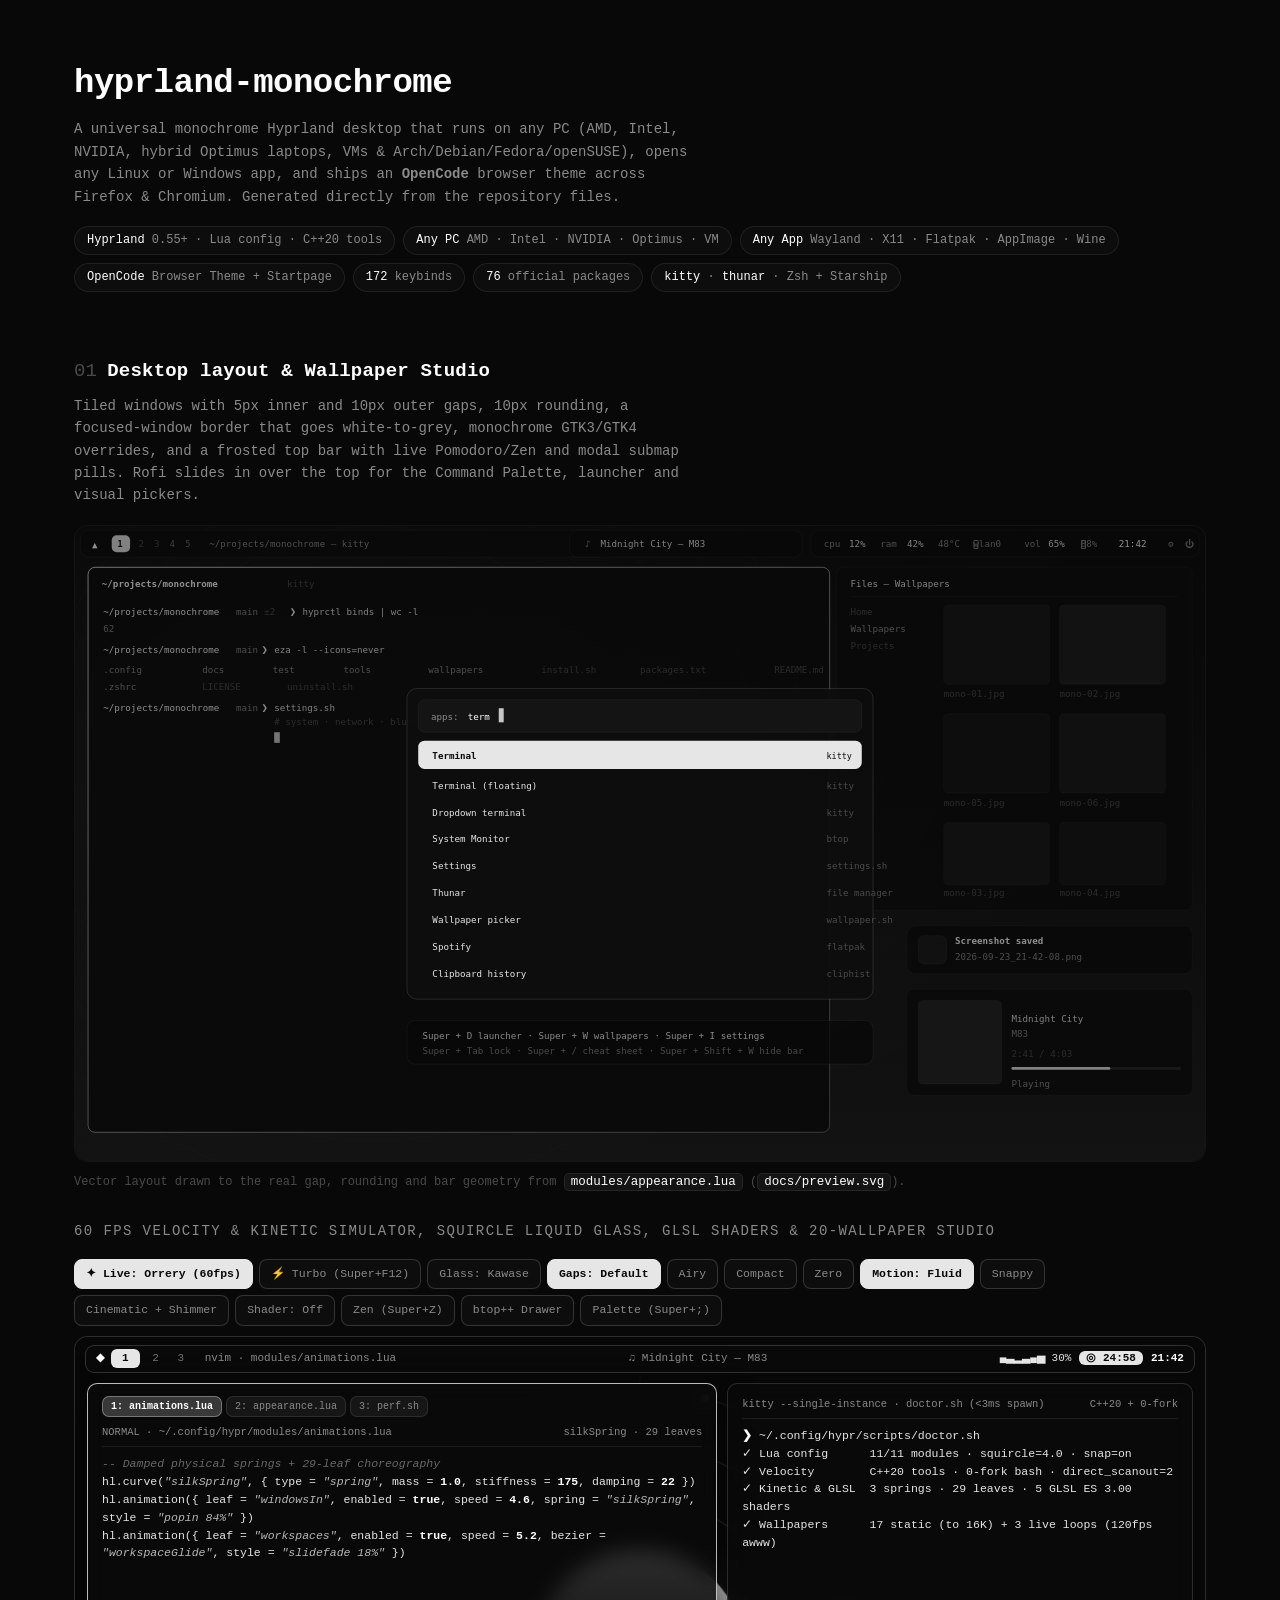
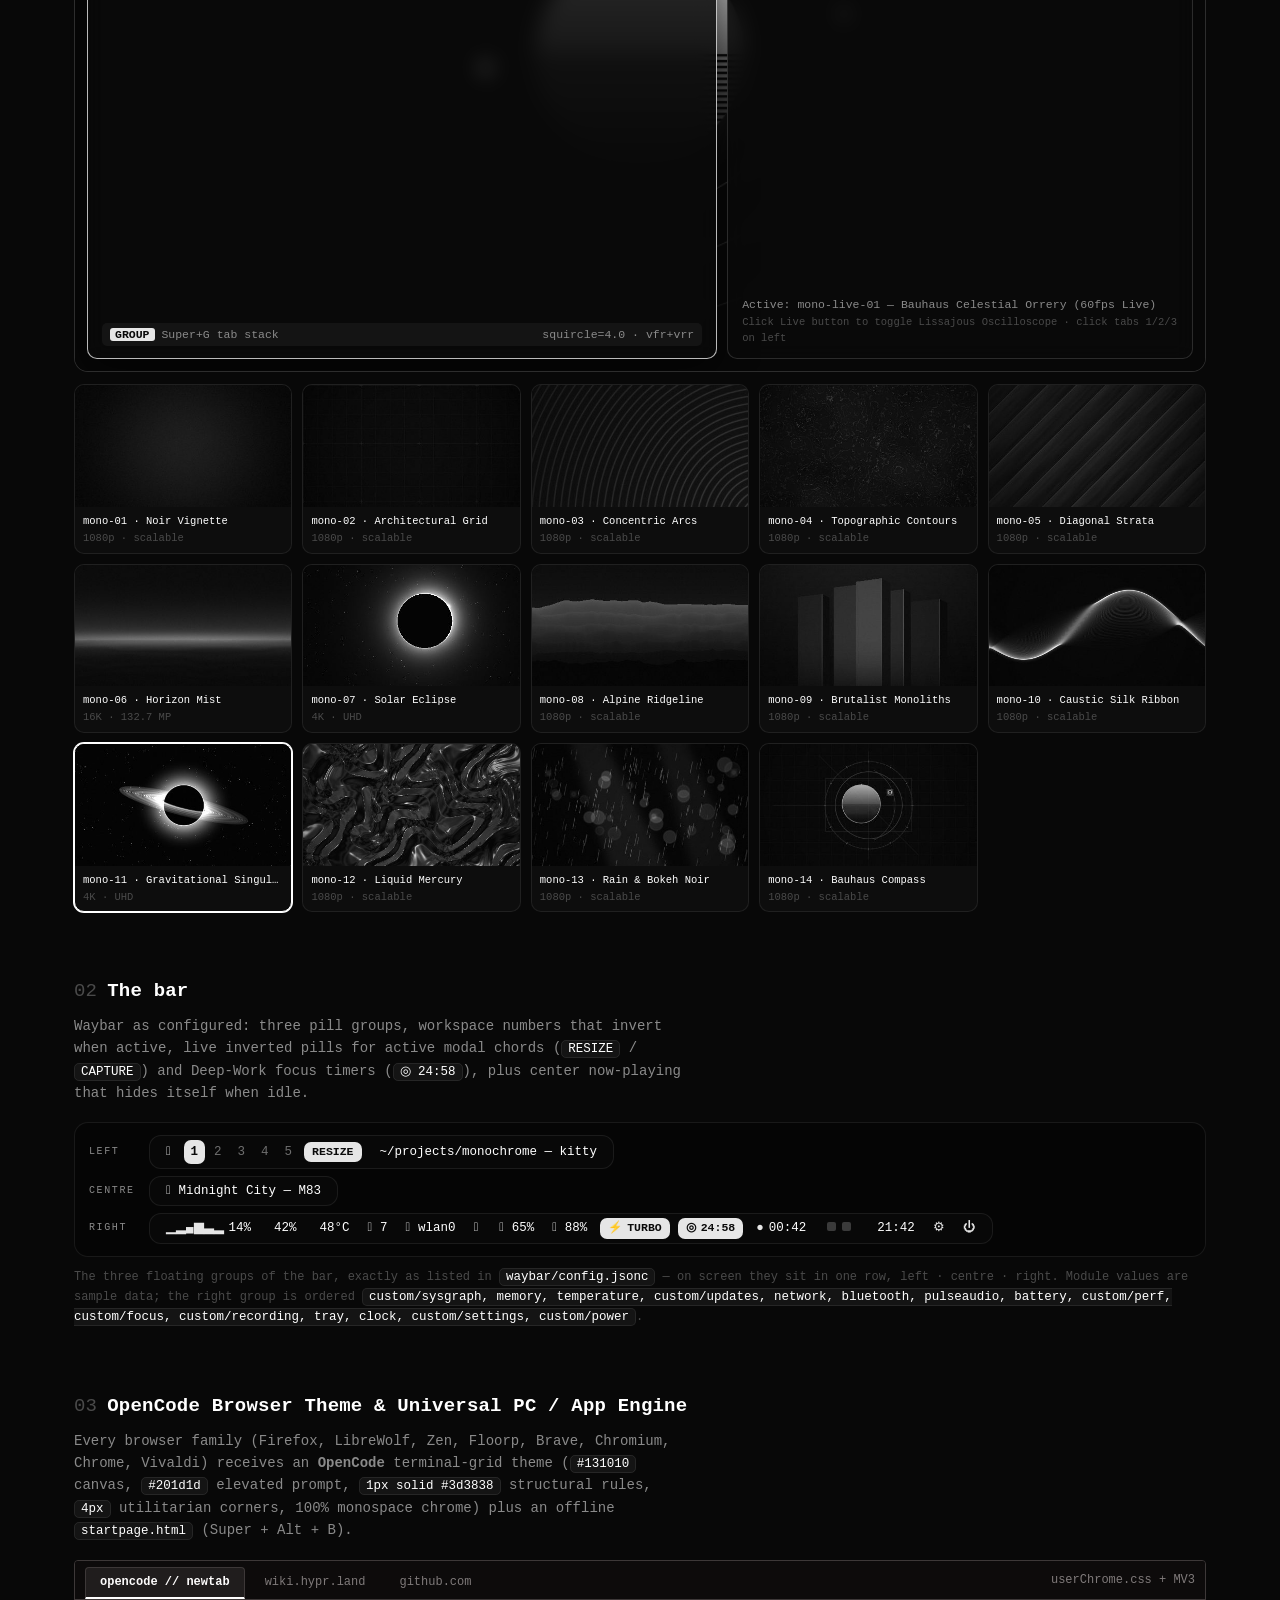
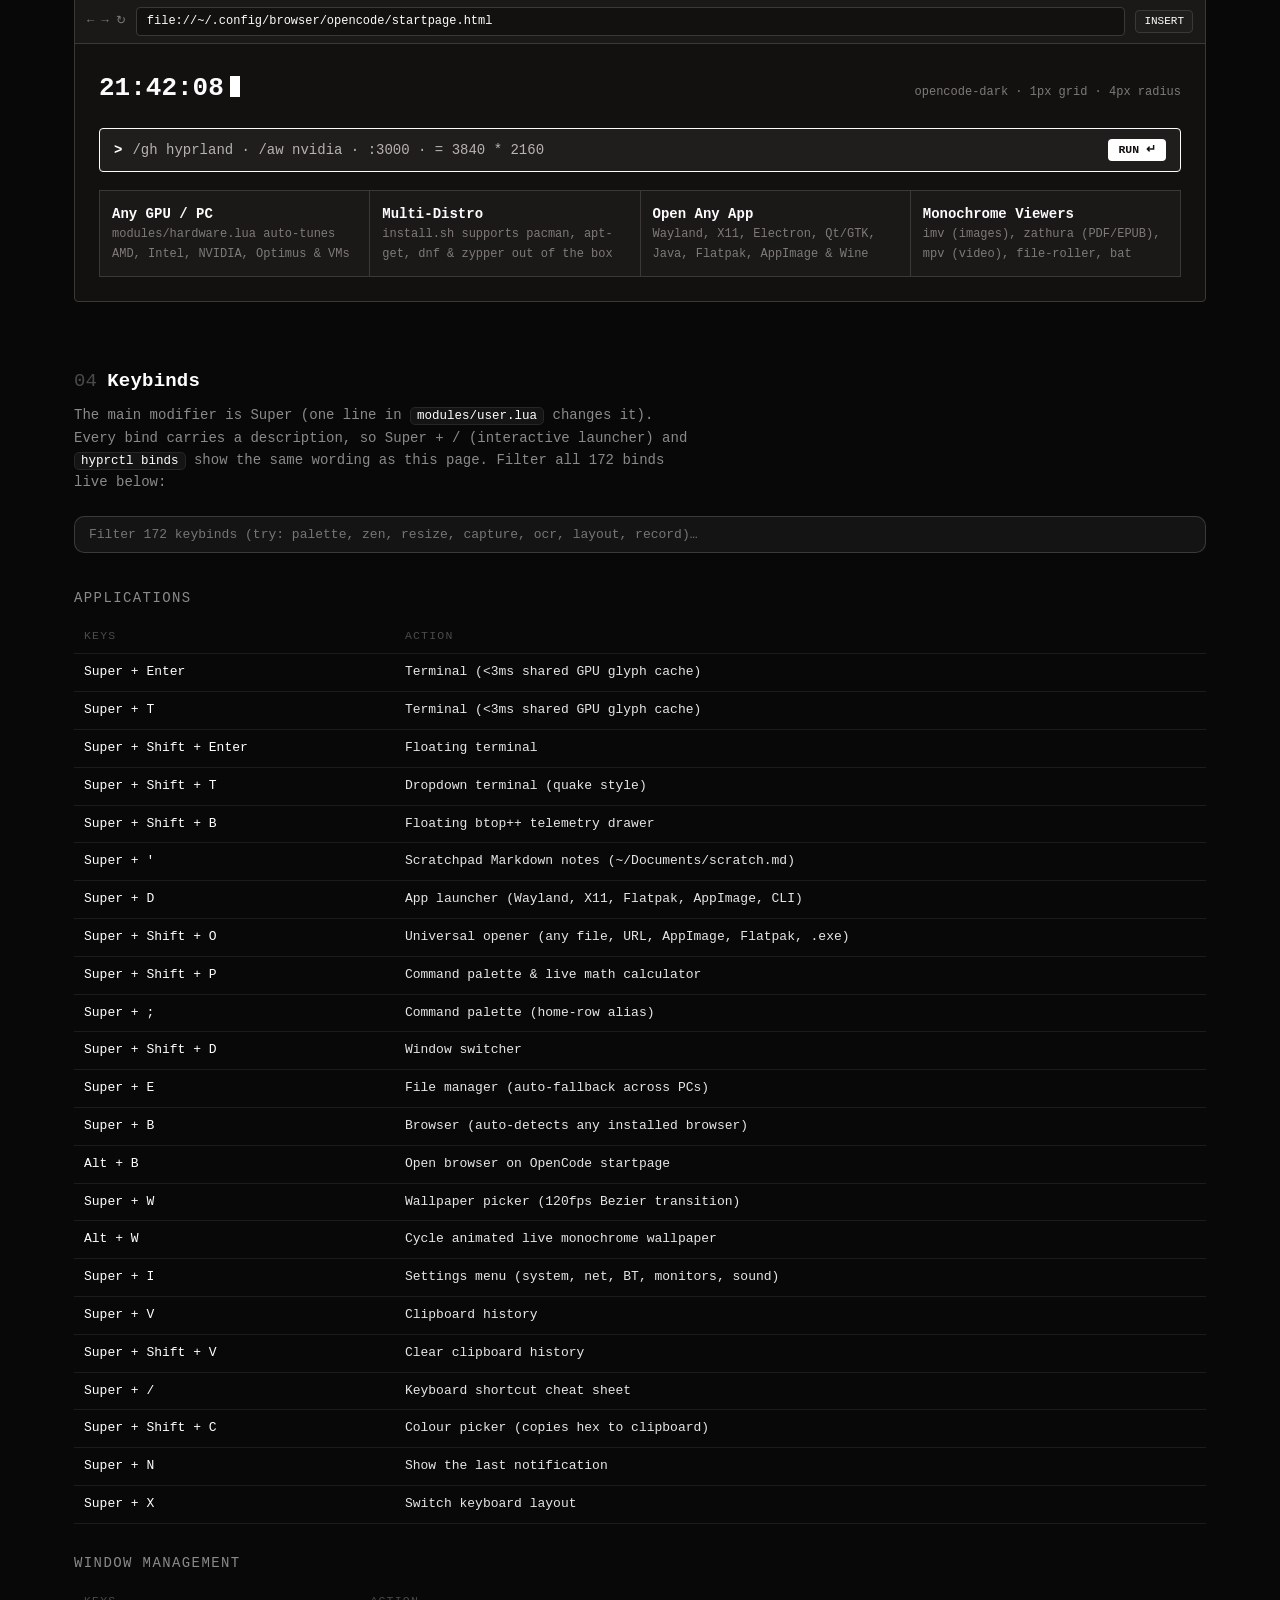
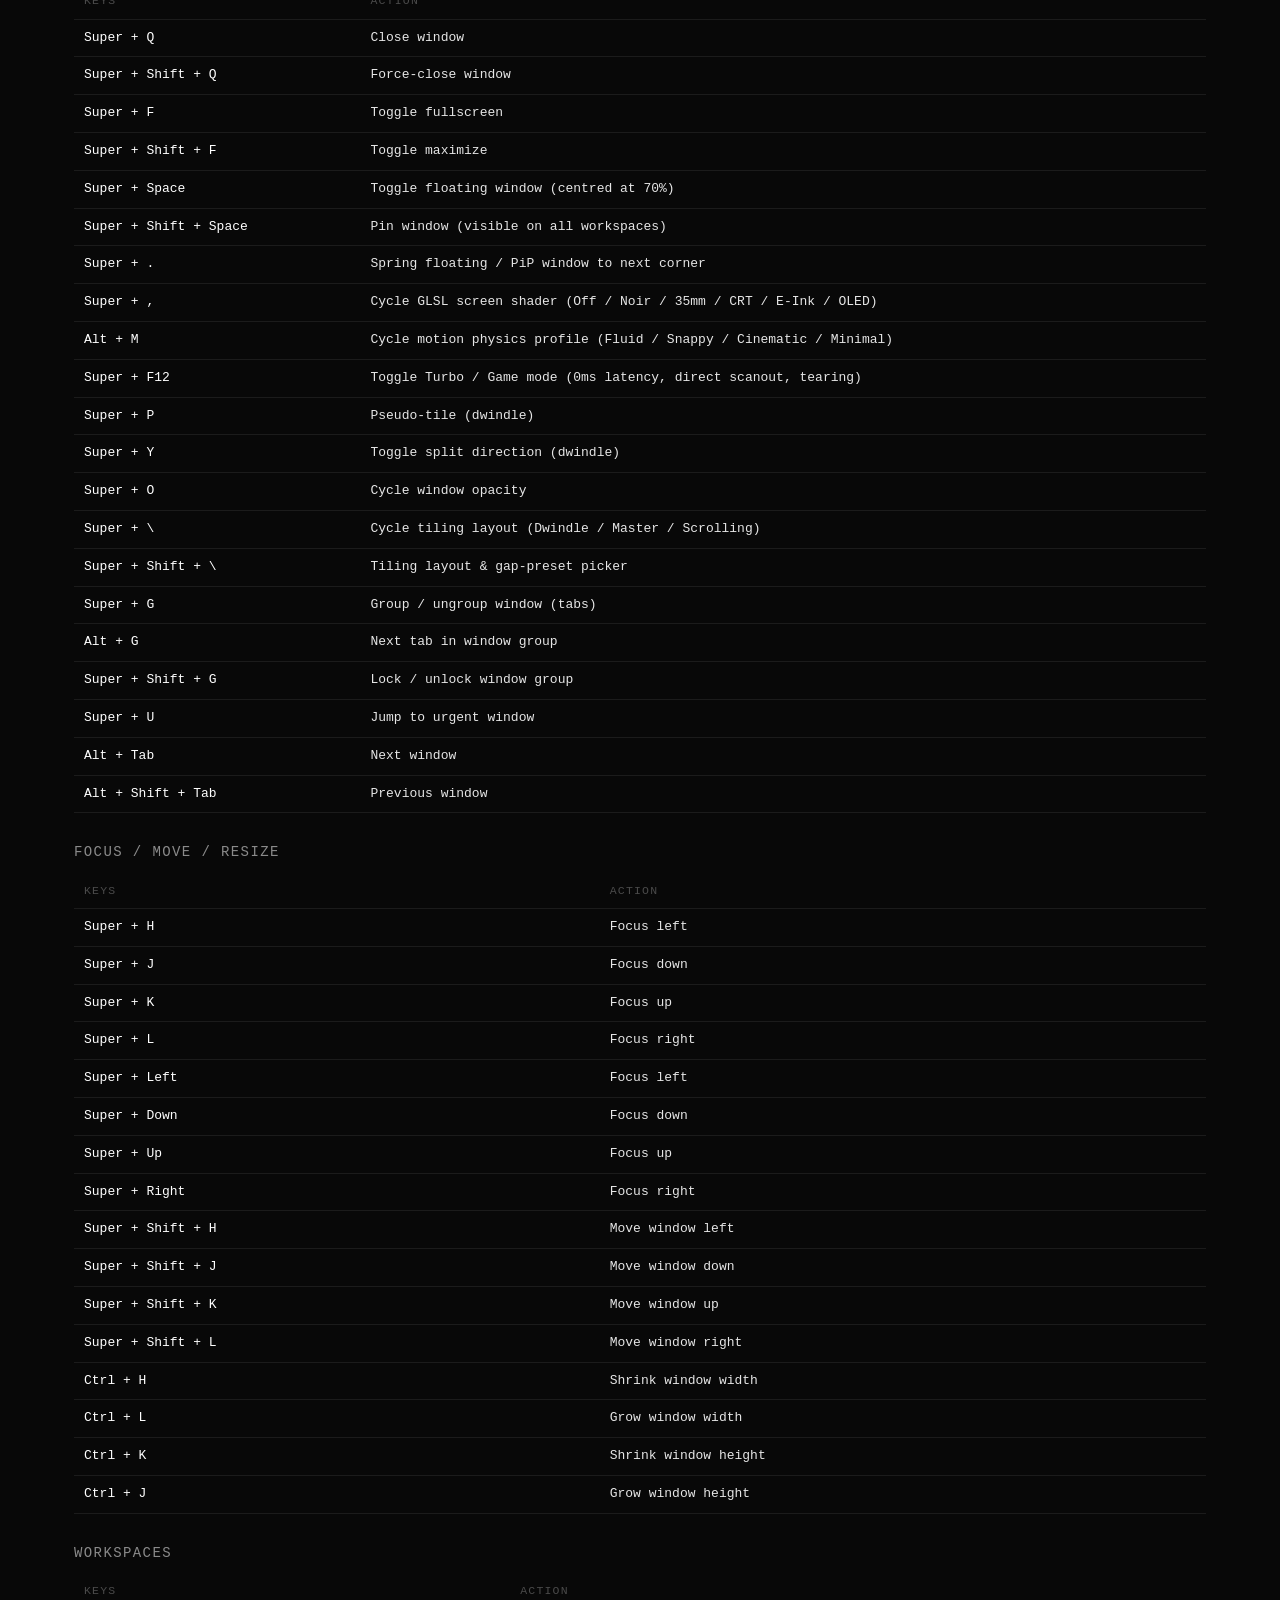
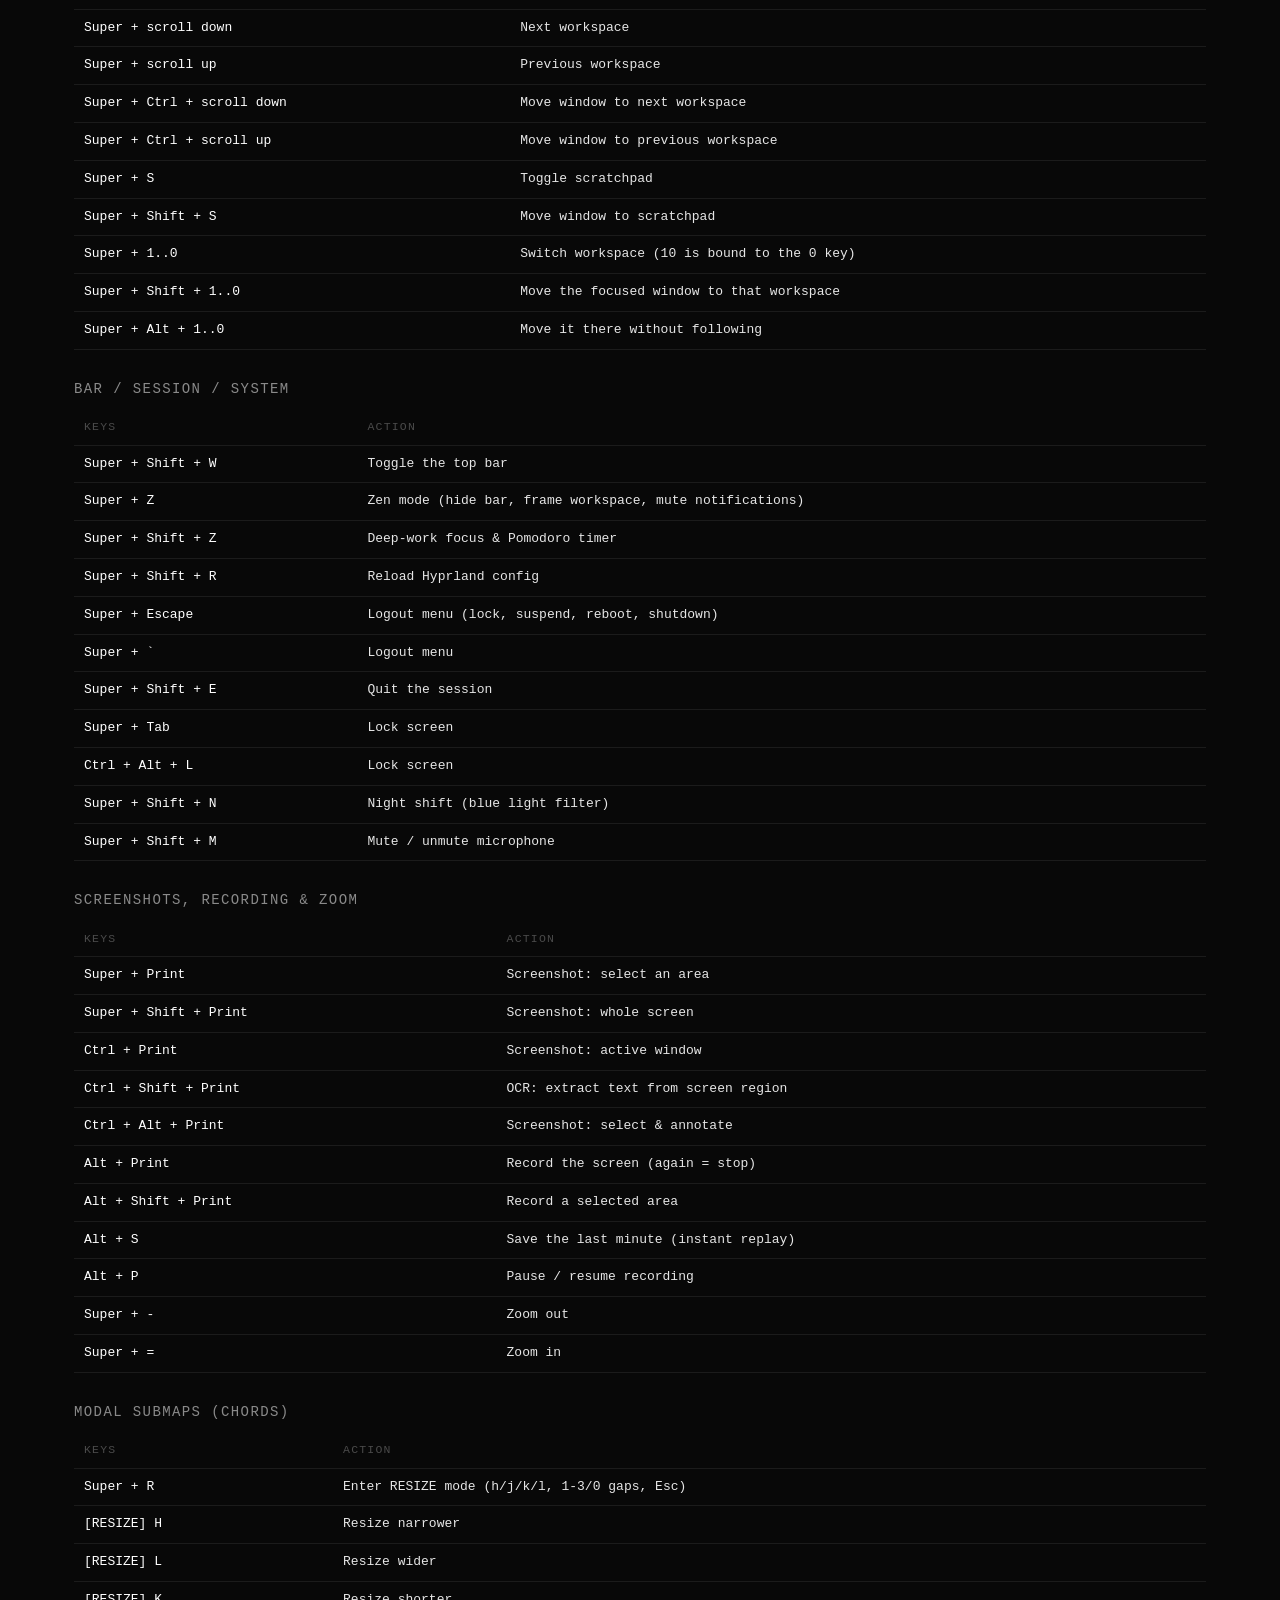
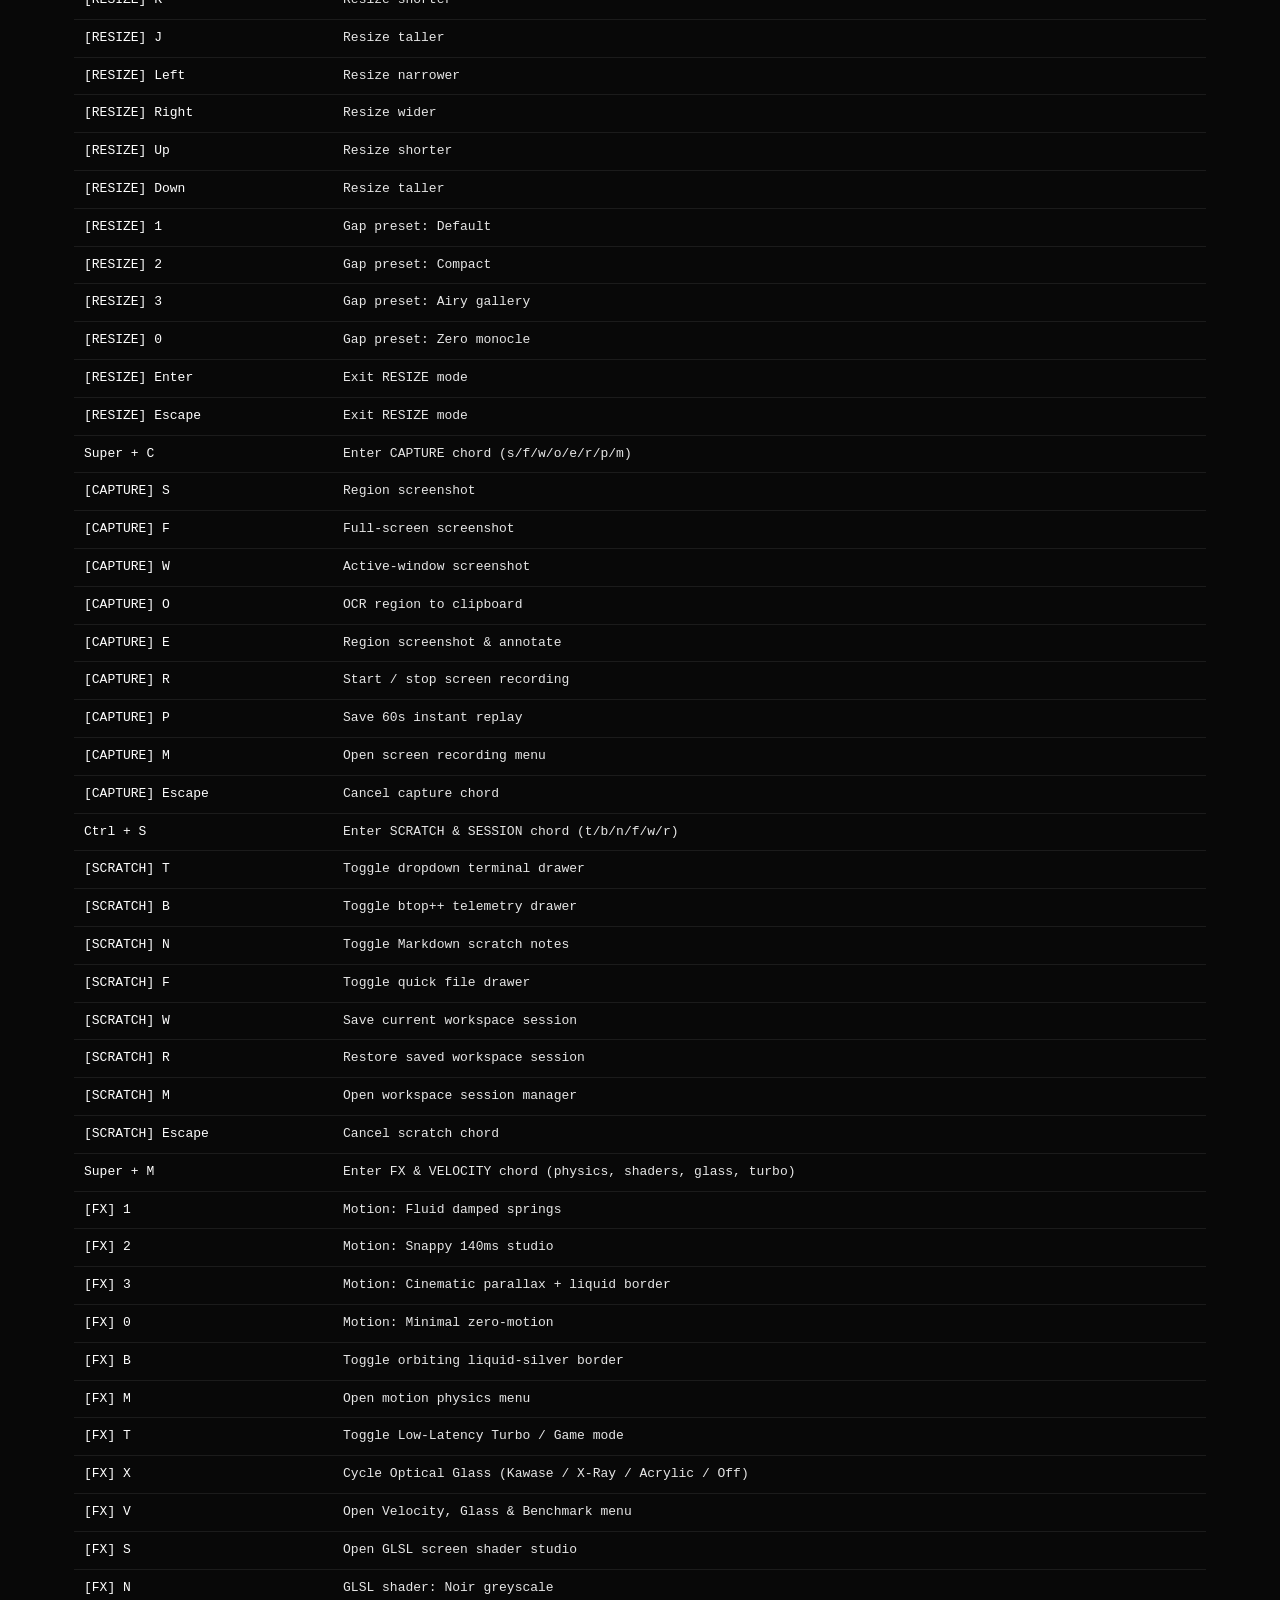
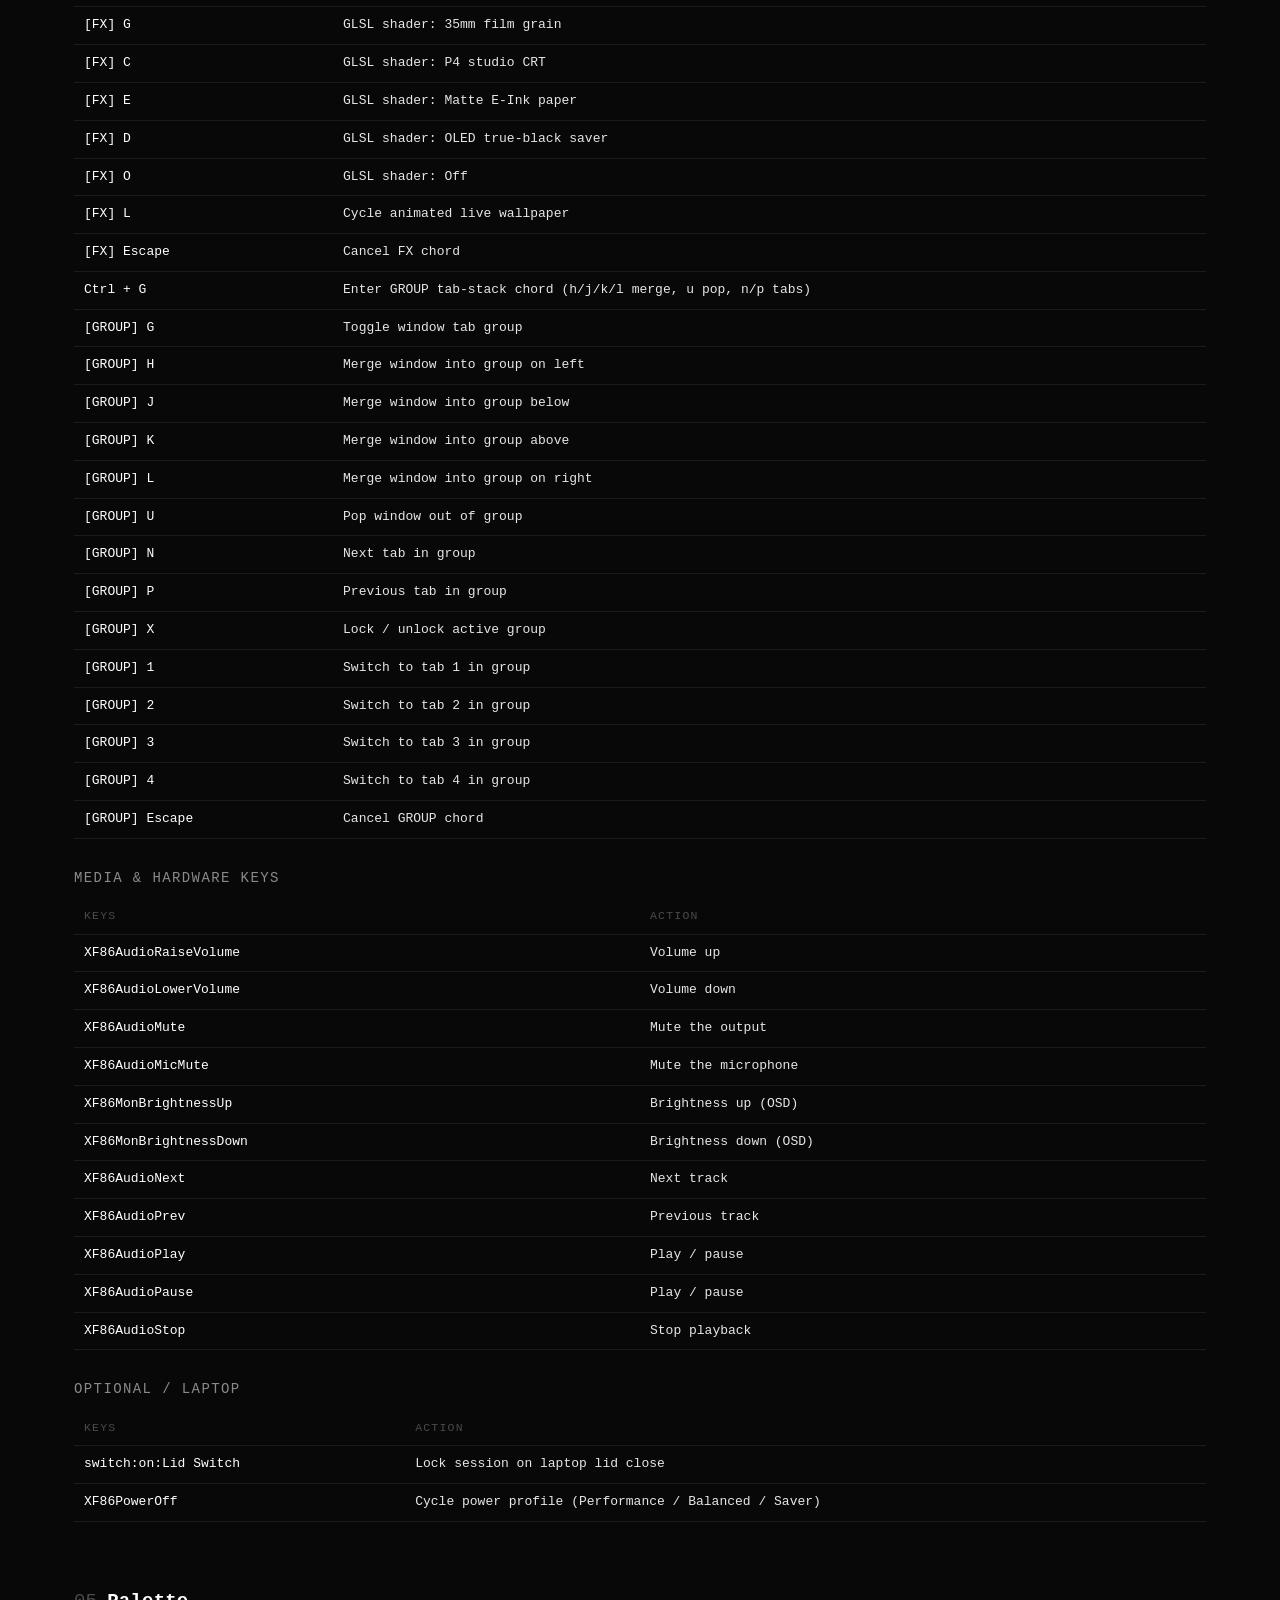
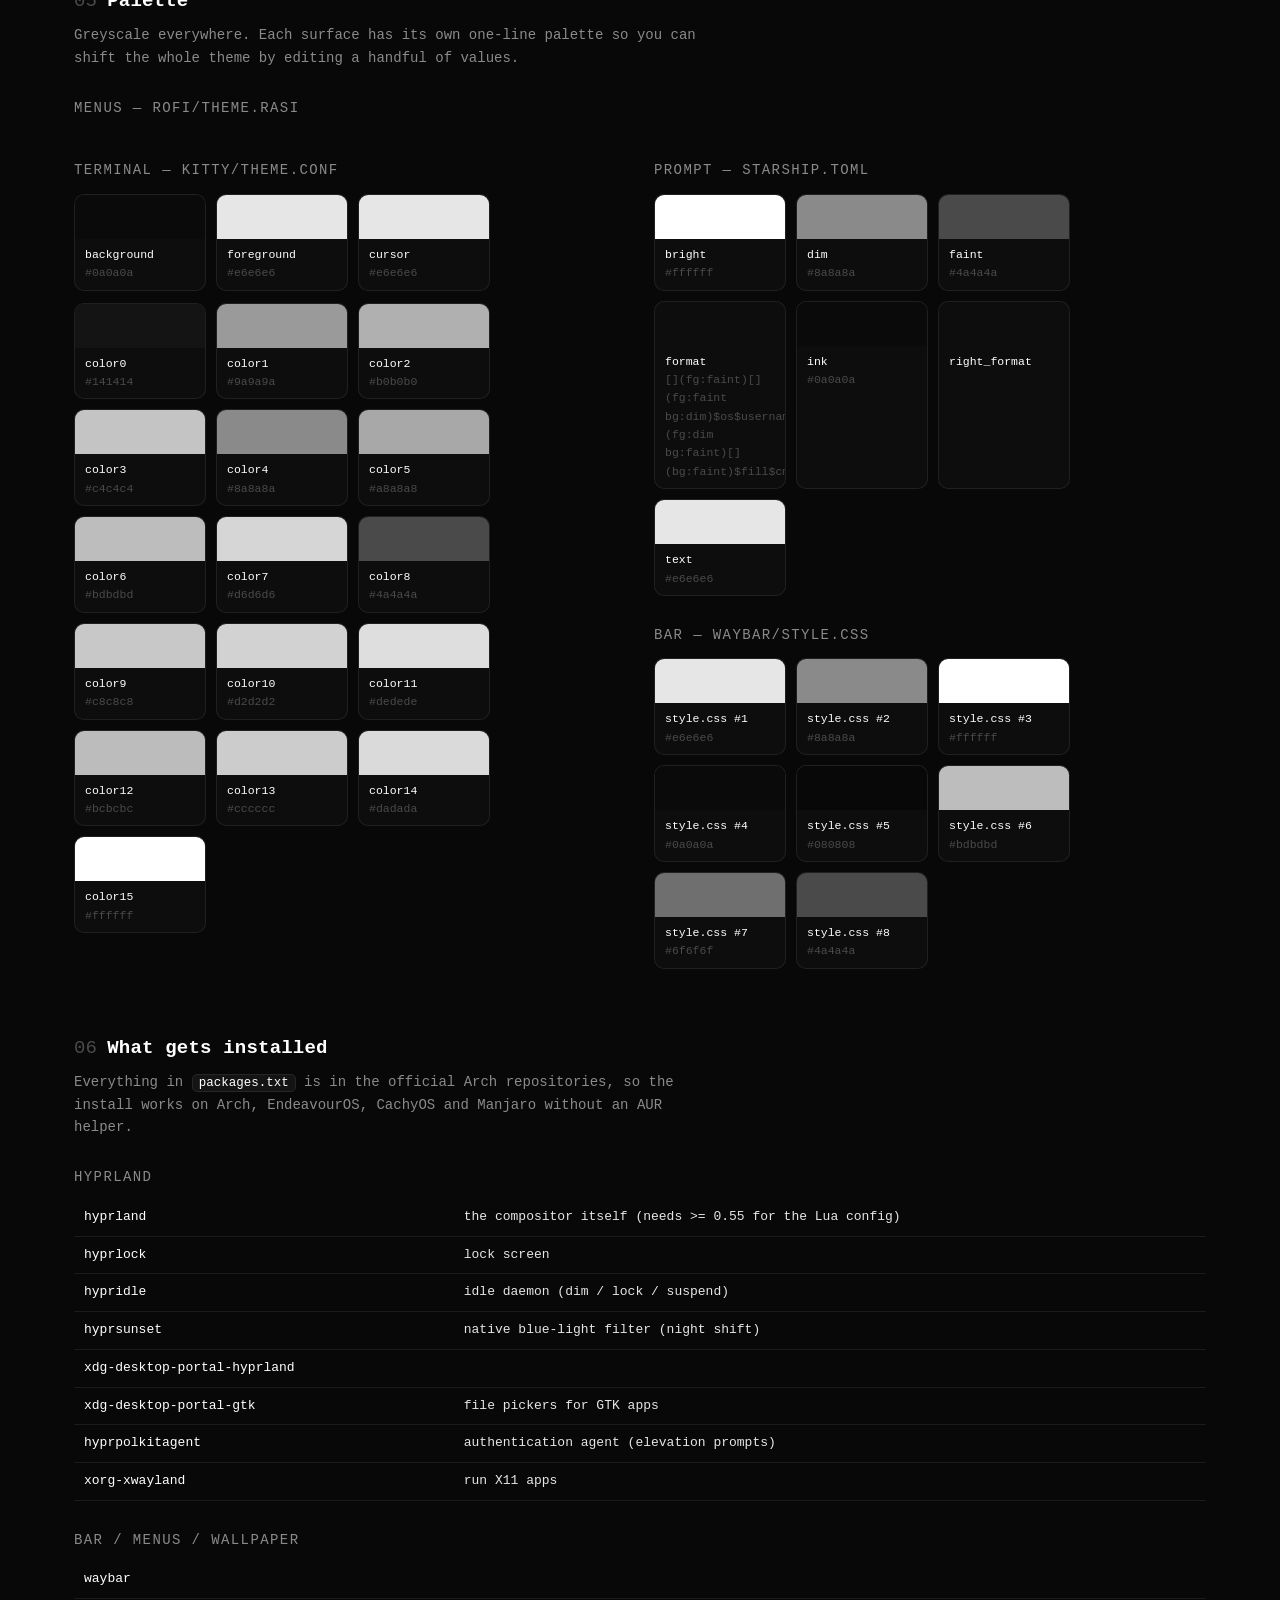
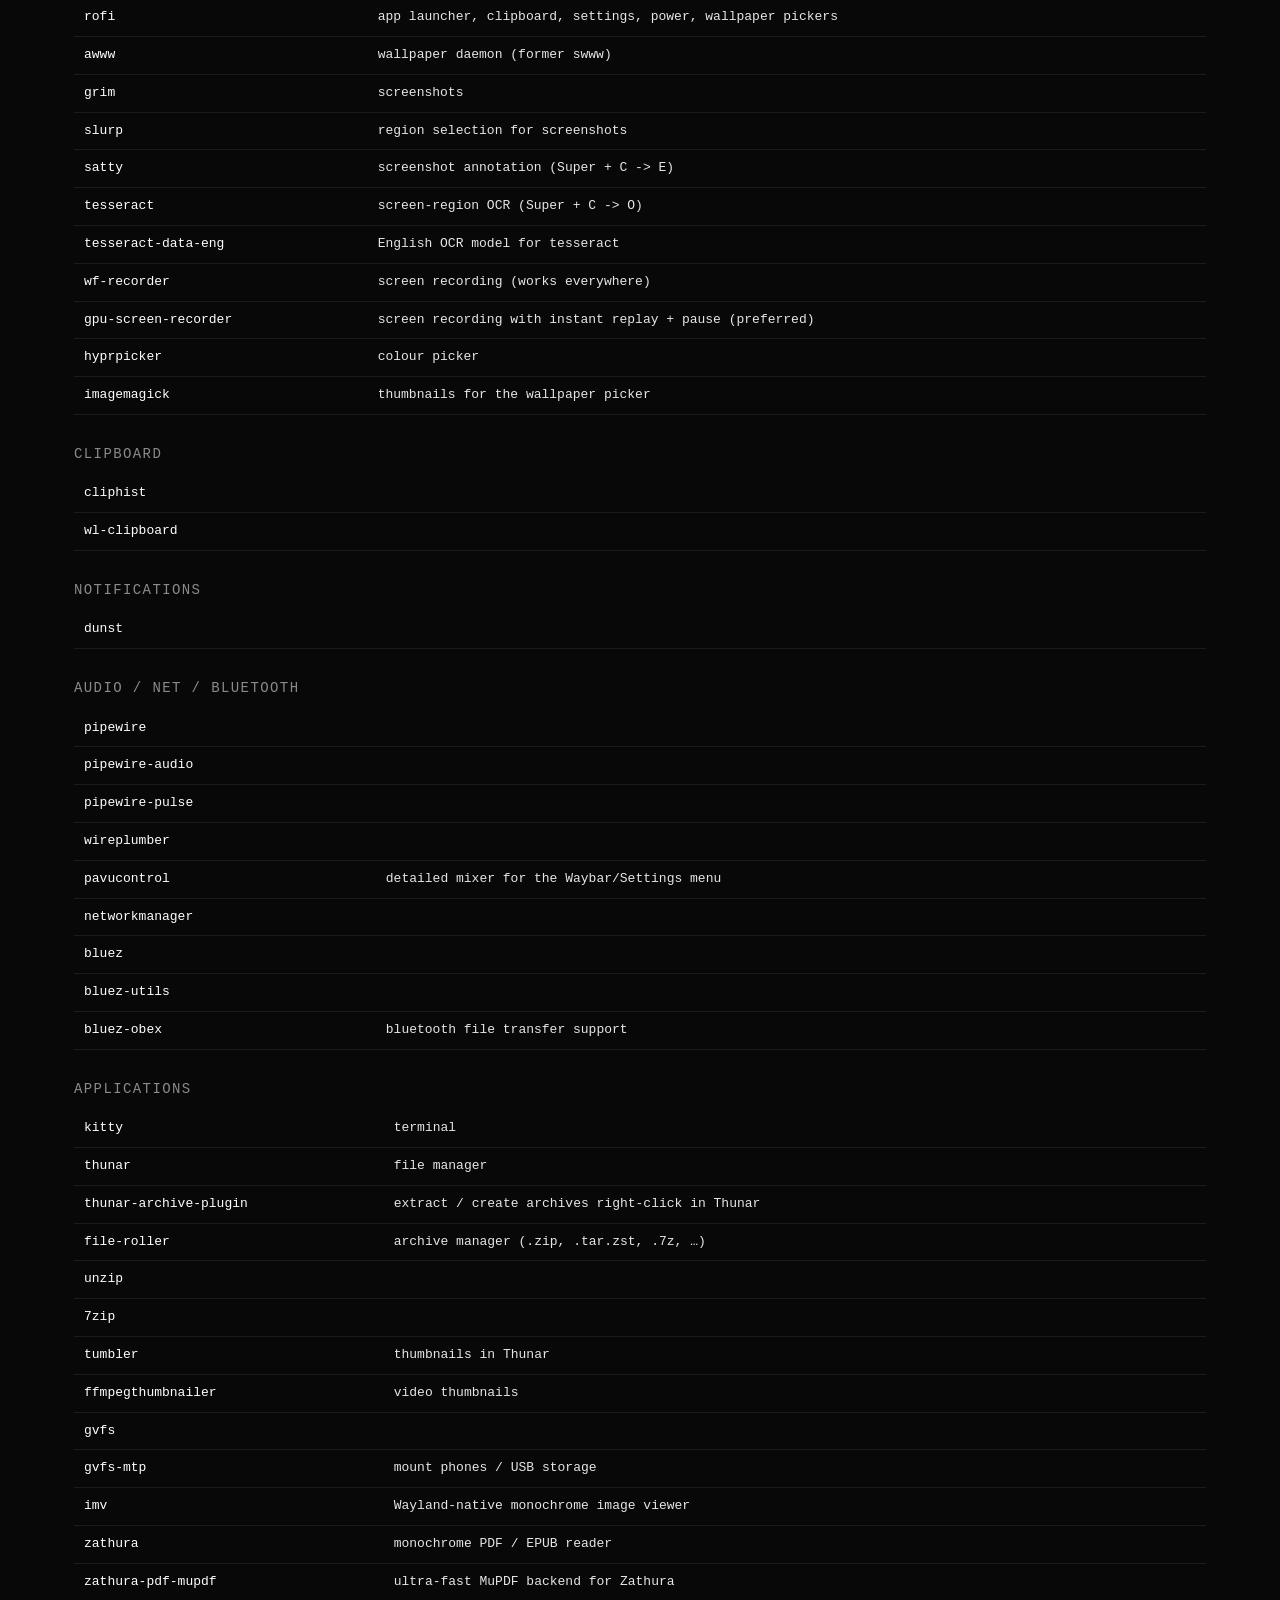
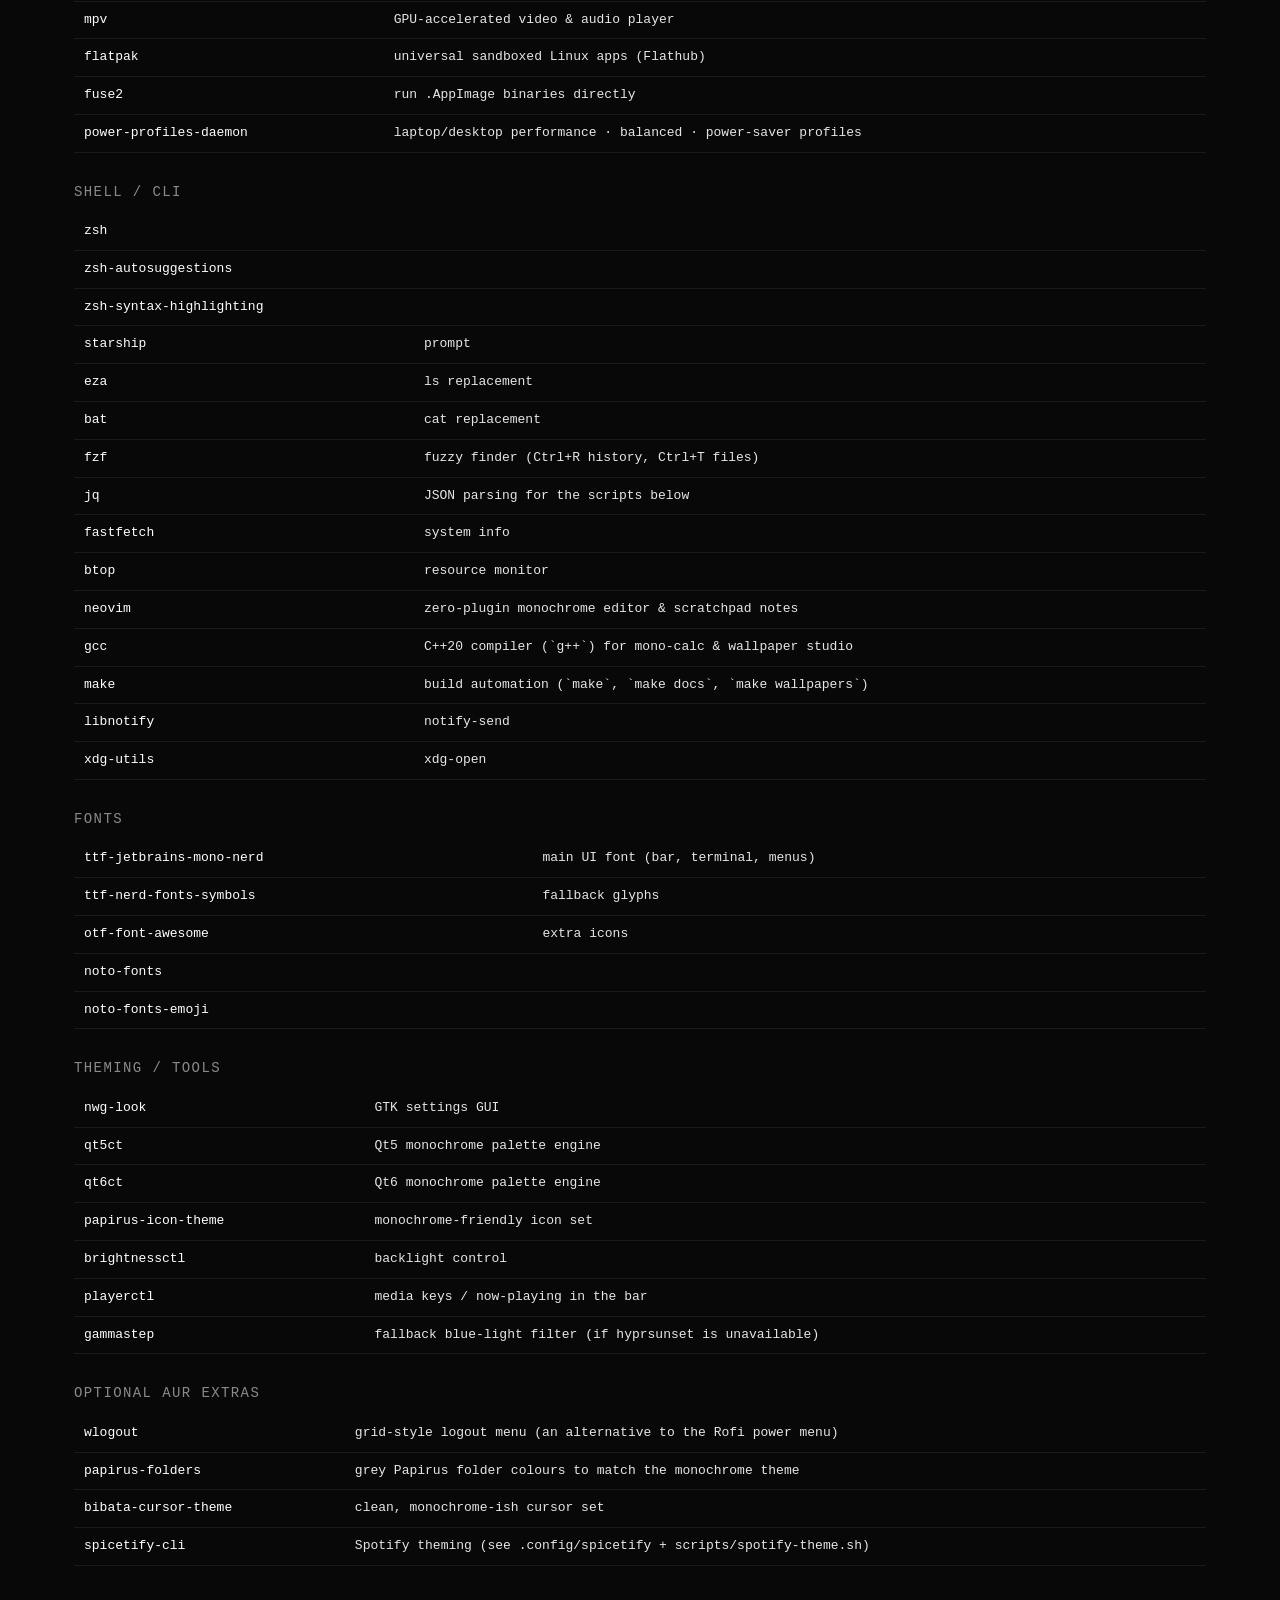
==== commit af3f266d: "v5.2.0: Universal PC hardware, open-any-app engine & OpenCode browser theme" ====
--- a/docs/preview.html
+++ b/docs/preview.html
@@ -178,16 +178,17 @@
 <div class="wrap">
 
   <h1>hyprland-monochrome</h1>
-  <p class="lead">A clean monochrome Hyprland desktop for Arch, EndeavourOS, CachyOS and Manjaro.
-  This page is generated from the project's own configuration files, so nothing here is
-  aspirational — it is what the files actually say.</p>
+  <p class="lead">A universal monochrome Hyprland desktop that runs on any PC (AMD, Intel, NVIDIA, hybrid
+  Optimus laptops, VMs &amp; Arch/Debian/Fedora/openSUSE), opens any Linux or Windows app, and ships an
+  <b>OpenCode</b> browser theme across Firefox &amp; Chromium. Generated directly from the repository files.</p>
   <div class="badges">
     <span class="badge"><b>Hyprland</b> 0.55+ · Lua config · C++20 tools</span>
-    <span class="badge"><b>168</b> keybinds</span>
-    <span class="badge"><b>66</b> packages, all official repos</span>
-    <span class="badge"><b>4</b> optional AUR extras</span>
+    <span class="badge"><b>Any PC</b> AMD · Intel · NVIDIA · Optimus · VM</span>
+    <span class="badge"><b>Any App</b> Wayland · X11 · Flatpak · AppImage · Wine</span>
+    <span class="badge"><b>OpenCode</b> Browser Theme + Startpage</span>
+    <span class="badge"><b>172</b> keybinds</span>
+    <span class="badge"><b>76</b> official packages</span>
     <span class="badge"><b>kitty</b> · <b>thunar</b> · Zsh + Starship</span>
-    <span class="badge">MIT</span>
   </div>
 
   <h2><span class="num">01</span>Desktop layout &amp; Wallpaper Studio</h2>
@@ -471,16 +472,52 @@
 Module values are sample data; the right group is ordered
 <code>custom/sysgraph, memory, temperature, custom/updates, network, bluetooth, pulseaudio, battery, custom/perf, custom/focus, custom/recording, tray, clock, custom/settings, custom/power</code>.</p>
 
-  <h2><span class="num">03</span>Keybinds</h2>
+  <h2><span class="num">03</span>OpenCode Browser Theme &amp; Universal PC / App Engine</h2>
+  <p class="lead">Every browser family (Firefox, LibreWolf, Zen, Floorp, Brave, Chromium, Chrome, Vivaldi) receives
+  an <b>OpenCode</b> terminal-grid theme (<code>#131010</code> canvas, <code>#201d1d</code> elevated prompt,
+  <code>1px solid #3d3838</code> structural rules, <code>4px</code> utilitarian corners, 100% monospace chrome)
+  plus an offline <code>startpage.html</code> (<kbd>Super + Alt + B</kbd>).</p>
+  <div style="border:1px solid #3d3838;border-radius:4px;background:#131010;overflow:hidden;margin:18px 0">
+    <div style="display:flex;align-items:center;gap:6px;padding:6px 10px 0;background:#0d0b0b;border-bottom:1px solid #3d3838;font-size:12px">
+      <span style="padding:5px 14px;background:#201d1d;border:1px solid #3d3838;border-bottom:2px solid #ffffff;border-radius:4px 4px 0 0;color:#fdfcfc;font-weight:700">opencode // newtab</span>
+      <span style="padding:5px 14px;color:#7f7a7a">wiki.hypr.land</span>
+      <span style="padding:5px 14px;color:#7f7a7a">github.com</span>
+      <span style="margin-left:auto;color:#7f7a7a;padding-bottom:4px">userChrome.css + MV3</span>
+    </div>
+    <div style="display:flex;align-items:center;gap:10px;padding:7px 12px;background:#1b1818;border-bottom:1px solid #3d3838;font-size:12px">
+      <span style="color:#7f7a7a">&larr; &rarr; &#8635;</span>
+      <span style="flex:1;padding:4px 10px;background:#131010;border:1px solid #3d3838;border-radius:4px;color:#fdfcfc">file://~/.config/browser/opencode/startpage.html</span>
+      <span style="padding:2px 8px;border:1px solid #3d3838;border-radius:4px;background:#201d1d;color:#fdfcfc;font-size:11px">INSERT</span>
+    </div>
+    <div style="padding:24px;display:flex;flex-direction:column;gap:18px">
+      <div style="display:flex;justify-content:space-between;align-items:baseline;flex-wrap:wrap">
+        <div style="font-size:26px;font-weight:700;color:#fdfcfc">21:42:08<span style="display:inline-block;width:10px;height:21px;background:#fff;margin-left:6px;vertical-align:-2px"></span></div>
+        <div style="color:#7f7a7a;font-size:12px">opencode-dark · 1px grid · 4px radius</div>
+      </div>
+      <div style="display:flex;align-items:center;gap:10px;padding:10px 14px;background:#201d1d;border:1px solid #fdfcfc;border-radius:4px">
+        <b style="color:#fff">&gt;</b>
+        <span style="color:#b8b2b2;flex:1">/gh hyprland · /aw nvidia · :3000 · = 3840 * 2160</span>
+        <span style="background:#fff;color:#131010;padding:2px 10px;border-radius:4px;font-size:11.5px;font-weight:700">RUN &crarr;</span>
+      </div>
+      <div style="display:grid;grid-template-columns:repeat(auto-fit,minmax(190px,1fr));border-top:1px solid #3d3838;border-left:1px solid #3d3838">
+        <div style="padding:12px;background:#1b1818;border-right:1px solid #3d3838;border-bottom:1px solid #3d3838"><b style="color:#fdfcfc">Any GPU / PC</b><div style="color:#7f7a7a;font-size:12px">modules/hardware.lua auto-tunes AMD, Intel, NVIDIA, Optimus &amp; VMs</div></div>
+        <div style="padding:12px;background:#1b1818;border-right:1px solid #3d3838;border-bottom:1px solid #3d3838"><b style="color:#fdfcfc">Multi-Distro</b><div style="color:#7f7a7a;font-size:12px">install.sh supports pacman, apt-get, dnf &amp; zypper out of the box</div></div>
+        <div style="padding:12px;background:#1b1818;border-right:1px solid #3d3838;border-bottom:1px solid #3d3838"><b style="color:#fdfcfc">Open Any App</b><div style="color:#7f7a7a;font-size:12px">Wayland, X11, Electron, Qt/GTK, Java, Flatpak, AppImage &amp; Wine</div></div>
+        <div style="padding:12px;background:#1b1818;border-right:1px solid #3d3838;border-bottom:1px solid #3d3838"><b style="color:#fdfcfc">Monochrome Viewers</b><div style="color:#7f7a7a;font-size:12px">imv (images), zathura (PDF/EPUB), mpv (video), file-roller, bat</div></div>
+      </div>
+    </div>
+  </div>
+
+  <h2><span class="num">04</span>Keybinds</h2>
   <p class="lead">The main modifier is <kbd>Super</kbd> (one line in
   <code>modules/user.lua</code> changes it). Every bind carries a description, so
   <kbd>Super + /</kbd> (interactive launcher) and <code>hyprctl binds</code> show the same wording
-  as this page. Filter all 168 binds live below:</p>
+  as this page. Filter all 172 binds live below:</p>
   <input id="kb-filter" class="kbsearch" type="search"
-         placeholder="Filter 168 keybinds (try: palette, zen, resize, capture, ocr, layout, record)…">
-  <div id="kb-container"><h3>APPLICATIONS</h3><table><thead><tr><th>Keys</th><th>Action</th></tr></thead><tbody><tr><td><kbd>Super + Enter</kbd></td><td>Terminal (&lt;3ms shared GPU glyph cache)</td></tr><tr><td><kbd>Super + T</kbd></td><td>Terminal (&lt;3ms shared GPU glyph cache)</td></tr><tr><td><kbd>Super + Shift + Enter</kbd></td><td>Floating terminal</td></tr><tr><td><kbd>Super + Shift + T</kbd></td><td>Dropdown terminal (quake style)</td></tr><tr><td><kbd>Super + Shift + B</kbd></td><td>Floating btop++ telemetry drawer</td></tr><tr><td><kbd>Super + &#x27;</kbd></td><td>Scratchpad Markdown notes (~/Documents/scratch.md)</td></tr><tr><td><kbd>Super + D</kbd></td><td>App launcher</td></tr><tr><td><kbd>Super + Shift + P</kbd></td><td>Command palette &amp; live math calculator</td></tr><tr><td><kbd>Super + ;</kbd></td><td>Command palette (home-row alias)</td></tr><tr><td><kbd>Super + Shift + D</kbd></td><td>Window switcher</td></tr><tr><td><kbd>Super + E</kbd></td><td>File manager</td></tr><tr><td><kbd>Super + B</kbd></td><td>Browser</td></tr><tr><td><kbd>Super + W</kbd></td><td>Wallpaper picker (120fps Bezier transition)</td></tr><tr><td><kbd>Alt + W</kbd></td><td>Cycle animated live monochrome wallpaper</td></tr><tr><td><kbd>Super + I</kbd></td><td>Settings menu (system, net, BT, monitors, sound)</td></tr><tr><td><kbd>Super + V</kbd></td><td>Clipboard history</td></tr><tr><td><kbd>Super + Shift + V</kbd></td><td>Clear clipboard history</td></tr><tr><td><kbd>Super + /</kbd></td><td>Keyboard shortcut cheat sheet</td></tr><tr><td><kbd>Super + Shift + C</kbd></td><td>Colour picker (copies hex to clipboard)</td></tr><tr><td><kbd>Super + N</kbd></td><td>Show the last notification</td></tr><tr><td><kbd>Super + X</kbd></td><td>Switch keyboard layout</td></tr></tbody></table><h3>WINDOW MANAGEMENT</h3><table><thead><tr><th>Keys</th><th>Action</th></tr></thead><tbody><tr><td><kbd>Super + Q</kbd></td><td>Close window</td></tr><tr><td><kbd>Super + Shift + Q</kbd></td><td>Force-close window</td></tr><tr><td><kbd>Super + F</kbd></td><td>Toggle fullscreen</td></tr><tr><td><kbd>Super + Shift + F</kbd></td><td>Toggle maximize</td></tr><tr><td><kbd>Super + Space</kbd></td><td>Toggle floating window (centred at 70%)</td></tr><tr><td><kbd>Super + Shift + Space</kbd></td><td>Pin window (visible on all workspaces)</td></tr><tr><td><kbd>Super + .</kbd></td><td>Spring floating / PiP window to next corner</td></tr><tr><td><kbd>Super + ,</kbd></td><td>Cycle GLSL screen shader (Off / Noir / 35mm / CRT / E-Ink / OLED)</td></tr><tr><td><kbd>Alt + M</kbd></td><td>Cycle motion physics profile (Fluid / Snappy / Cinematic / Minimal)</td></tr><tr><td><kbd>Super + F12</kbd></td><td>Toggle Turbo / Game mode (0ms latency, direct scanout, tearing)</td></tr><tr><td><kbd>Super + P</kbd></td><td>Pseudo-tile (dwindle)</td></tr><tr><td><kbd>Super + Y</kbd></td><td>Toggle split direction (dwindle)</td></tr><tr><td><kbd>Super + O</kbd></td><td>Cycle window opacity</td></tr><tr><td><kbd>Super + \</kbd></td><td>Cycle tiling layout (Dwindle / Master / Scrolling)</td></tr><tr><td><kbd>Super + Shift + \</kbd></td><td>Tiling layout &amp; gap-preset picker</td></tr><tr><td><kbd>Super + G</kbd></td><td>Group / ungroup window (tabs)</td></tr><tr><td><kbd>Alt + G</kbd></td><td>Next tab in window group</td></tr><tr><td><kbd>Super + Shift + G</kbd></td><td>Lock / unlock window group</td></tr><tr><td><kbd>Super + U</kbd></td><td>Jump to urgent window</td></tr><tr><td><kbd>Alt + Tab</kbd></td><td>Next window</td></tr><tr><td><kbd>Alt + Shift + Tab</kbd></td><td>Previous window</td></tr></tbody></table><h3>FOCUS / MOVE / RESIZE</h3><table><thead><tr><th>Keys</th><th>Action</th></tr></thead><tbody><tr><td><kbd>Super + H</kbd></td><td>Focus left</td></tr><tr><td><kbd>Super + J</kbd></td><td>Focus down</td></tr><tr><td><kbd>Super + K</kbd></td><td>Focus up</td></tr><tr><td><kbd>Super + L</kbd></td><td>Focus right</td></tr><tr><td><kbd>Super + Left</kbd></td><td>Focus left</td></tr><tr><td><kbd>Super + Down</kbd></td><td>Focus down</td></tr><tr><td><kbd>Super + Up</kbd></td><td>Focus up</td></tr><tr><td><kbd>Super + Right</kbd></td><td>Focus right</td></tr><tr><td><kbd>Super + Shift + H</kbd></td><td>Move window left</td></tr><tr><td><kbd>Super + Shift + J</kbd></td><td>Move window down</td></tr><tr><td><kbd>Super + Shift + K</kbd></td><td>Move window up</td></tr><tr><td><kbd>Super + Shift + L</kbd></td><td>Move window right</td></tr><tr><td><kbd>Ctrl + H</kbd></td><td>Shrink window width</td></tr><tr><td><kbd>Ctrl + L</kbd></td><td>Grow window width</td></tr><tr><td><kbd>Ctrl + K</kbd></td><td>Shrink window height</td></tr><tr><td><kbd>Ctrl + J</kbd></td><td>Grow window height</td></tr></tbody></table><h3>WORKSPACES</h3><table><thead><tr><th>Keys</th><th>Action</th></tr></thead><tbody><tr><td><kbd>Super + scroll down</kbd></td><td>Next workspace</td></tr><tr><td><kbd>Super + scroll up</kbd></td><td>Previous workspace</td></tr><tr><td><kbd>Super + Ctrl + scroll down</kbd></td><td>Move window to next workspace</td></tr><tr><td><kbd>Super + Ctrl + scroll up</kbd></td><td>Move window to previous workspace</td></tr><tr><td><kbd>Super + S</kbd></td><td>Toggle scratchpad</td></tr><tr><td><kbd>Super + Shift + S</kbd></td><td>Move window to scratchpad</td></tr><tr><td><kbd>Super + 1..0</kbd></td><td>Switch workspace (10 is bound to the 0 key)</td></tr><tr><td><kbd>Super + Shift + 1..0</kbd></td><td>Move the focused window to that workspace</td></tr><tr><td><kbd>Super + Alt + 1..0</kbd></td><td>Move it there without following</td></tr></tbody></table><h3>BAR / SESSION / SYSTEM</h3><table><thead><tr><th>Keys</th><th>Action</th></tr></thead><tbody><tr><td><kbd>Super + Shift + W</kbd></td><td>Toggle the top bar</td></tr><tr><td><kbd>Super + Z</kbd></td><td>Zen mode (hide bar, frame workspace, mute notifications)</td></tr><tr><td><kbd>Super + Shift + Z</kbd></td><td>Deep-work focus &amp; Pomodoro timer</td></tr><tr><td><kbd>Super + Shift + R</kbd></td><td>Reload Hyprland config</td></tr><tr><td><kbd>Super + Escape</kbd></td><td>Logout menu (lock, suspend, reboot, shutdown)</td></tr><tr><td><kbd>Super + `</kbd></td><td>Logout menu</td></tr><tr><td><kbd>Super + Shift + E</kbd></td><td>Quit the session</td></tr><tr><td><kbd>Super + Tab</kbd></td><td>Lock screen</td></tr><tr><td><kbd>Ctrl + Alt + L</kbd></td><td>Lock screen</td></tr><tr><td><kbd>Super + Shift + N</kbd></td><td>Night shift (blue light filter)</td></tr><tr><td><kbd>Super + Shift + M</kbd></td><td>Mute / unmute microphone</td></tr></tbody></table><h3>SCREENSHOTS, RECORDING &amp; ZOOM</h3><table><thead><tr><th>Keys</th><th>Action</th></tr></thead><tbody><tr><td><kbd>Super + Print</kbd></td><td>Screenshot: select an area</td></tr><tr><td><kbd>Super + Shift + Print</kbd></td><td>Screenshot: whole screen</td></tr><tr><td><kbd>Ctrl + Print</kbd></td><td>Screenshot: active window</td></tr><tr><td><kbd>Ctrl + Shift + Print</kbd></td><td>OCR: extract text from screen region</td></tr><tr><td><kbd>Ctrl + Alt + Print</kbd></td><td>Screenshot: select &amp; annotate</td></tr><tr><td><kbd>Alt + Print</kbd></td><td>Record the screen (again = stop)</td></tr><tr><td><kbd>Alt + Shift + Print</kbd></td><td>Record a selected area</td></tr><tr><td><kbd>Alt + S</kbd></td><td>Save the last minute (instant replay)</td></tr><tr><td><kbd>Alt + P</kbd></td><td>Pause / resume recording</td></tr><tr><td><kbd>Super + -</kbd></td><td>Zoom out</td></tr><tr><td><kbd>Super + =</kbd></td><td>Zoom in</td></tr></tbody></table><h3>MODAL SUBMAPS (CHORDS)</h3><table><thead><tr><th>Keys</th><th>Action</th></tr></thead><tbody><tr><td><kbd>Super + R</kbd></td><td>Enter RESIZE mode (h/j/k/l, 1-3/0 gaps, Esc)</td></tr><tr><td><kbd>[RESIZE] H</kbd></td><td>Resize narrower</td></tr><tr><td><kbd>[RESIZE] L</kbd></td><td>Resize wider</td></tr><tr><td><kbd>[RESIZE] K</kbd></td><td>Resize shorter</td></tr><tr><td><kbd>[RESIZE] J</kbd></td><td>Resize taller</td></tr><tr><td><kbd>[RESIZE] Left</kbd></td><td>Resize narrower</td></tr><tr><td><kbd>[RESIZE] Right</kbd></td><td>Resize wider</td></tr><tr><td><kbd>[RESIZE] Up</kbd></td><td>Resize shorter</td></tr><tr><td><kbd>[RESIZE] Down</kbd></td><td>Resize taller</td></tr><tr><td><kbd>[RESIZE] 1</kbd></td><td>Gap preset: Default</td></tr><tr><td><kbd>[RESIZE] 2</kbd></td><td>Gap preset: Compact</td></tr><tr><td><kbd>[RESIZE] 3</kbd></td><td>Gap preset: Airy gallery</td></tr><tr><td><kbd>[RESIZE] 0</kbd></td><td>Gap preset: Zero monocle</td></tr><tr><td><kbd>[RESIZE] Enter</kbd></td><td>Exit RESIZE mode</td></tr><tr><td><kbd>[RESIZE] Escape</kbd></td><td>Exit RESIZE mode</td></tr><tr><td><kbd>Super + C</kbd></td><td>Enter CAPTURE chord (s/f/w/o/e/r/p/m)</td></tr><tr><td><kbd>[CAPTURE] S</kbd></td><td>Region screenshot</td></tr><tr><td><kbd>[CAPTURE] F</kbd></td><td>Full-screen screenshot</td></tr><tr><td><kbd>[CAPTURE] W</kbd></td><td>Active-window screenshot</td></tr><tr><td><kbd>[CAPTURE] O</kbd></td><td>OCR region to clipboard</td></tr><tr><td><kbd>[CAPTURE] E</kbd></td><td>Region screenshot &amp; annotate</td></tr><tr><td><kbd>[CAPTURE] R</kbd></td><td>Start / stop screen recording</td></tr><tr><td><kbd>[CAPTURE] P</kbd></td><td>Save 60s instant replay</td></tr><tr><td><kbd>[CAPTURE] M</kbd></td><td>Open screen recording menu</td></tr><tr><td><kbd>[CAPTURE] Escape</kbd></td><td>Cancel capture chord</td></tr><tr><td><kbd>Ctrl + S</kbd></td><td>Enter SCRATCH &amp; SESSION chord (t/b/n/f/w/r)</td></tr><tr><td><kbd>[SCRATCH] T</kbd></td><td>Toggle dropdown terminal drawer</td></tr><tr><td><kbd>[SCRATCH] B</kbd></td><td>Toggle btop++ telemetry drawer</td></tr><tr><td><kbd>[SCRATCH] N</kbd></td><td>Toggle Markdown scratch notes</td></tr><tr><td><kbd>[SCRATCH] F</kbd></td><td>Toggle quick file drawer</td></tr><tr><td><kbd>[SCRATCH] W</kbd></td><td>Save current workspace session</td></tr><tr><td><kbd>[SCRATCH] R</kbd></td><td>Restore saved workspace session</td></tr><tr><td><kbd>[SCRATCH] M</kbd></td><td>Open workspace session manager</td></tr><tr><td><kbd>[SCRATCH] Escape</kbd></td><td>Cancel scratch chord</td></tr><tr><td><kbd>Super + M</kbd></td><td>Enter FX &amp; VELOCITY chord (physics, shaders, glass, turbo)</td></tr><tr><td><kbd>[FX] 1</kbd></td><td>Motion: Fluid damped springs</td></tr><tr><td><kbd>[FX] 2</kbd></td><td>Motion: Snappy 140ms studio</td></tr><tr><td><kbd>[FX] 3</kbd></td><td>Motion: Cinematic parallax + liquid border</td></tr><tr><td><kbd>[FX] 0</kbd></td><td>Motion: Minimal zero-motion</td></tr><tr><td><kbd>[FX] B</kbd></td><td>Toggle orbiting liquid-silver border</td></tr><tr><td><kbd>[FX] M</kbd></td><td>Open motion physics menu</td></tr><tr><td><kbd>[FX] T</kbd></td><td>Toggle Low-Latency Turbo / Game mode</td></tr><tr><td><kbd>[FX] X</kbd></td><td>Cycle Optical Glass (Kawase / X-Ray / Acrylic / Off)</td></tr><tr><td><kbd>[FX] V</kbd></td><td>Open Velocity, Glass &amp; Benchmark menu</td></tr><tr><td><kbd>[FX] S</kbd></td><td>Open GLSL screen shader studio</td></tr><tr><td><kbd>[FX] N</kbd></td><td>GLSL shader: Noir greyscale</td></tr><tr><td><kbd>[FX] G</kbd></td><td>GLSL shader: 35mm film grain</td></tr><tr><td><kbd>[FX] C</kbd></td><td>GLSL shader: P4 studio CRT</td></tr><tr><td><kbd>[FX] E</kbd></td><td>GLSL shader: Matte E-Ink paper</td></tr><tr><td><kbd>[FX] D</kbd></td><td>GLSL shader: OLED true-black saver</td></tr><tr><td><kbd>[FX] O</kbd></td><td>GLSL shader: Off</td></tr><tr><td><kbd>[FX] L</kbd></td><td>Cycle animated live wallpaper</td></tr><tr><td><kbd>[FX] Escape</kbd></td><td>Cancel FX chord</td></tr><tr><td><kbd>Ctrl + G</kbd></td><td>Enter GROUP tab-stack chord (h/j/k/l merge, u pop, n/p tabs)</td></tr><tr><td><kbd>[GROUP] G</kbd></td><td>Toggle window tab group</td></tr><tr><td><kbd>[GROUP] H</kbd></td><td>Merge window into group on left</td></tr><tr><td><kbd>[GROUP] J</kbd></td><td>Merge window into group below</td></tr><tr><td><kbd>[GROUP] K</kbd></td><td>Merge window into group above</td></tr><tr><td><kbd>[GROUP] L</kbd></td><td>Merge window into group on right</td></tr><tr><td><kbd>[GROUP] U</kbd></td><td>Pop window out of group</td></tr><tr><td><kbd>[GROUP] N</kbd></td><td>Next tab in group</td></tr><tr><td><kbd>[GROUP] P</kbd></td><td>Previous tab in group</td></tr><tr><td><kbd>[GROUP] X</kbd></td><td>Lock / unlock active group</td></tr><tr><td><kbd>[GROUP] 1</kbd></td><td>Switch to tab 1 in group</td></tr><tr><td><kbd>[GROUP] 2</kbd></td><td>Switch to tab 2 in group</td></tr><tr><td><kbd>[GROUP] 3</kbd></td><td>Switch to tab 3 in group</td></tr><tr><td><kbd>[GROUP] 4</kbd></td><td>Switch to tab 4 in group</td></tr><tr><td><kbd>[GROUP] Escape</kbd></td><td>Cancel GROUP chord</td></tr></tbody></table><h3>MEDIA &amp; HARDWARE KEYS</h3><table><thead><tr><th>Keys</th><th>Action</th></tr></thead><tbody><tr><td><kbd>XF86AudioRaiseVolume</kbd></td><td>Volume up</td></tr><tr><td><kbd>XF86AudioLowerVolume</kbd></td><td>Volume down</td></tr><tr><td><kbd>XF86AudioMute</kbd></td><td>Mute the output</td></tr><tr><td><kbd>XF86AudioMicMute</kbd></td><td>Mute the microphone</td></tr><tr><td><kbd>XF86MonBrightnessUp</kbd></td><td>Brightness up (OSD)</td></tr><tr><td><kbd>XF86MonBrightnessDown</kbd></td><td>Brightness down (OSD)</td></tr><tr><td><kbd>XF86AudioNext</kbd></td><td>Next track</td></tr><tr><td><kbd>XF86AudioPrev</kbd></td><td>Previous track</td></tr><tr><td><kbd>XF86AudioPlay</kbd></td><td>Play / pause</td></tr><tr><td><kbd>XF86AudioPause</kbd></td><td>Play / pause</td></tr><tr><td><kbd>XF86AudioStop</kbd></td><td>Stop playback</td></tr></tbody></table></div>
-
-  <h2><span class="num">04</span>Palette</h2>
+         placeholder="Filter 172 keybinds (try: palette, zen, resize, capture, ocr, layout, record)…">
+  <div id="kb-container"><h3>APPLICATIONS</h3><table><thead><tr><th>Keys</th><th>Action</th></tr></thead><tbody><tr><td><kbd>Super + Enter</kbd></td><td>Terminal (&lt;3ms shared GPU glyph cache)</td></tr><tr><td><kbd>Super + T</kbd></td><td>Terminal (&lt;3ms shared GPU glyph cache)</td></tr><tr><td><kbd>Super + Shift + Enter</kbd></td><td>Floating terminal</td></tr><tr><td><kbd>Super + Shift + T</kbd></td><td>Dropdown terminal (quake style)</td></tr><tr><td><kbd>Super + Shift + B</kbd></td><td>Floating btop++ telemetry drawer</td></tr><tr><td><kbd>Super + &#x27;</kbd></td><td>Scratchpad Markdown notes (~/Documents/scratch.md)</td></tr><tr><td><kbd>Super + D</kbd></td><td>App launcher (Wayland, X11, Flatpak, AppImage, CLI)</td></tr><tr><td><kbd>Super + Shift + O</kbd></td><td>Universal opener (any file, URL, AppImage, Flatpak, .exe)</td></tr><tr><td><kbd>Super + Shift + P</kbd></td><td>Command palette &amp; live math calculator</td></tr><tr><td><kbd>Super + ;</kbd></td><td>Command palette (home-row alias)</td></tr><tr><td><kbd>Super + Shift + D</kbd></td><td>Window switcher</td></tr><tr><td><kbd>Super + E</kbd></td><td>File manager (auto-fallback across PCs)</td></tr><tr><td><kbd>Super + B</kbd></td><td>Browser (auto-detects any installed browser)</td></tr><tr><td><kbd>Alt + B</kbd></td><td>Open browser on OpenCode startpage</td></tr><tr><td><kbd>Super + W</kbd></td><td>Wallpaper picker (120fps Bezier transition)</td></tr><tr><td><kbd>Alt + W</kbd></td><td>Cycle animated live monochrome wallpaper</td></tr><tr><td><kbd>Super + I</kbd></td><td>Settings menu (system, net, BT, monitors, sound)</td></tr><tr><td><kbd>Super + V</kbd></td><td>Clipboard history</td></tr><tr><td><kbd>Super + Shift + V</kbd></td><td>Clear clipboard history</td></tr><tr><td><kbd>Super + /</kbd></td><td>Keyboard shortcut cheat sheet</td></tr><tr><td><kbd>Super + Shift + C</kbd></td><td>Colour picker (copies hex to clipboard)</td></tr><tr><td><kbd>Super + N</kbd></td><td>Show the last notification</td></tr><tr><td><kbd>Super + X</kbd></td><td>Switch keyboard layout</td></tr></tbody></table><h3>WINDOW MANAGEMENT</h3><table><thead><tr><th>Keys</th><th>Action</th></tr></thead><tbody><tr><td><kbd>Super + Q</kbd></td><td>Close window</td></tr><tr><td><kbd>Super + Shift + Q</kbd></td><td>Force-close window</td></tr><tr><td><kbd>Super + F</kbd></td><td>Toggle fullscreen</td></tr><tr><td><kbd>Super + Shift + F</kbd></td><td>Toggle maximize</td></tr><tr><td><kbd>Super + Space</kbd></td><td>Toggle floating window (centred at 70%)</td></tr><tr><td><kbd>Super + Shift + Space</kbd></td><td>Pin window (visible on all workspaces)</td></tr><tr><td><kbd>Super + .</kbd></td><td>Spring floating / PiP window to next corner</td></tr><tr><td><kbd>Super + ,</kbd></td><td>Cycle GLSL screen shader (Off / Noir / 35mm / CRT / E-Ink / OLED)</td></tr><tr><td><kbd>Alt + M</kbd></td><td>Cycle motion physics profile (Fluid / Snappy / Cinematic / Minimal)</td></tr><tr><td><kbd>Super + F12</kbd></td><td>Toggle Turbo / Game mode (0ms latency, direct scanout, tearing)</td></tr><tr><td><kbd>Super + P</kbd></td><td>Pseudo-tile (dwindle)</td></tr><tr><td><kbd>Super + Y</kbd></td><td>Toggle split direction (dwindle)</td></tr><tr><td><kbd>Super + O</kbd></td><td>Cycle window opacity</td></tr><tr><td><kbd>Super + \</kbd></td><td>Cycle tiling layout (Dwindle / Master / Scrolling)</td></tr><tr><td><kbd>Super + Shift + \</kbd></td><td>Tiling layout &amp; gap-preset picker</td></tr><tr><td><kbd>Super + G</kbd></td><td>Group / ungroup window (tabs)</td></tr><tr><td><kbd>Alt + G</kbd></td><td>Next tab in window group</td></tr><tr><td><kbd>Super + Shift + G</kbd></td><td>Lock / unlock window group</td></tr><tr><td><kbd>Super + U</kbd></td><td>Jump to urgent window</td></tr><tr><td><kbd>Alt + Tab</kbd></td><td>Next window</td></tr><tr><td><kbd>Alt + Shift + Tab</kbd></td><td>Previous window</td></tr></tbody></table><h3>FOCUS / MOVE / RESIZE</h3><table><thead><tr><th>Keys</th><th>Action</th></tr></thead><tbody><tr><td><kbd>Super + H</kbd></td><td>Focus left</td></tr><tr><td><kbd>Super + J</kbd></td><td>Focus down</td></tr><tr><td><kbd>Super + K</kbd></td><td>Focus up</td></tr><tr><td><kbd>Super + L</kbd></td><td>Focus right</td></tr><tr><td><kbd>Super + Left</kbd></td><td>Focus left</td></tr><tr><td><kbd>Super + Down</kbd></td><td>Focus down</td></tr><tr><td><kbd>Super + Up</kbd></td><td>Focus up</td></tr><tr><td><kbd>Super + Right</kbd></td><td>Focus right</td></tr><tr><td><kbd>Super + Shift + H</kbd></td><td>Move window left</td></tr><tr><td><kbd>Super + Shift + J</kbd></td><td>Move window down</td></tr><tr><td><kbd>Super + Shift + K</kbd></td><td>Move window up</td></tr><tr><td><kbd>Super + Shift + L</kbd></td><td>Move window right</td></tr><tr><td><kbd>Ctrl + H</kbd></td><td>Shrink window width</td></tr><tr><td><kbd>Ctrl + L</kbd></td><td>Grow window width</td></tr><tr><td><kbd>Ctrl + K</kbd></td><td>Shrink window height</td></tr><tr><td><kbd>Ctrl + J</kbd></td><td>Grow window height</td></tr></tbody></table><h3>WORKSPACES</h3><table><thead><tr><th>Keys</th><th>Action</th></tr></thead><tbody><tr><td><kbd>Super + scroll down</kbd></td><td>Next workspace</td></tr><tr><td><kbd>Super + scroll up</kbd></td><td>Previous workspace</td></tr><tr><td><kbd>Super + Ctrl + scroll down</kbd></td><td>Move window to next workspace</td></tr><tr><td><kbd>Super + Ctrl + scroll up</kbd></td><td>Move window to previous workspace</td></tr><tr><td><kbd>Super + S</kbd></td><td>Toggle scratchpad</td></tr><tr><td><kbd>Super + Shift + S</kbd></td><td>Move window to scratchpad</td></tr><tr><td><kbd>Super + 1..0</kbd></td><td>Switch workspace (10 is bound to the 0 key)</td></tr><tr><td><kbd>Super + Shift + 1..0</kbd></td><td>Move the focused window to that workspace</td></tr><tr><td><kbd>Super + Alt + 1..0</kbd></td><td>Move it there without following</td></tr></tbody></table><h3>BAR / SESSION / SYSTEM</h3><table><thead><tr><th>Keys</th><th>Action</th></tr></thead><tbody><tr><td><kbd>Super + Shift + W</kbd></td><td>Toggle the top bar</td></tr><tr><td><kbd>Super + Z</kbd></td><td>Zen mode (hide bar, frame workspace, mute notifications)</td></tr><tr><td><kbd>Super + Shift + Z</kbd></td><td>Deep-work focus &amp; Pomodoro timer</td></tr><tr><td><kbd>Super + Shift + R</kbd></td><td>Reload Hyprland config</td></tr><tr><td><kbd>Super + Escape</kbd></td><td>Logout menu (lock, suspend, reboot, shutdown)</td></tr><tr><td><kbd>Super + `</kbd></td><td>Logout menu</td></tr><tr><td><kbd>Super + Shift + E</kbd></td><td>Quit the session</td></tr><tr><td><kbd>Super + Tab</kbd></td><td>Lock screen</td></tr><tr><td><kbd>Ctrl + Alt + L</kbd></td><td>Lock screen</td></tr><tr><td><kbd>Super + Shift + N</kbd></td><td>Night shift (blue light filter)</td></tr><tr><td><kbd>Super + Shift + M</kbd></td><td>Mute / unmute microphone</td></tr></tbody></table><h3>SCREENSHOTS, RECORDING &amp; ZOOM</h3><table><thead><tr><th>Keys</th><th>Action</th></tr></thead><tbody><tr><td><kbd>Super + Print</kbd></td><td>Screenshot: select an area</td></tr><tr><td><kbd>Super + Shift + Print</kbd></td><td>Screenshot: whole screen</td></tr><tr><td><kbd>Ctrl + Print</kbd></td><td>Screenshot: active window</td></tr><tr><td><kbd>Ctrl + Shift + Print</kbd></td><td>OCR: extract text from screen region</td></tr><tr><td><kbd>Ctrl + Alt + Print</kbd></td><td>Screenshot: select &amp; annotate</td></tr><tr><td><kbd>Alt + Print</kbd></td><td>Record the screen (again = stop)</td></tr><tr><td><kbd>Alt + Shift + Print</kbd></td><td>Record a selected area</td></tr><tr><td><kbd>Alt + S</kbd></td><td>Save the last minute (instant replay)</td></tr><tr><td><kbd>Alt + P</kbd></td><td>Pause / resume recording</td></tr><tr><td><kbd>Super + -</kbd></td><td>Zoom out</td></tr><tr><td><kbd>Super + =</kbd></td><td>Zoom in</td></tr></tbody></table><h3>MODAL SUBMAPS (CHORDS)</h3><table><thead><tr><th>Keys</th><th>Action</th></tr></thead><tbody><tr><td><kbd>Super + R</kbd></td><td>Enter RESIZE mode (h/j/k/l, 1-3/0 gaps, Esc)</td></tr><tr><td><kbd>[RESIZE] H</kbd></td><td>Resize narrower</td></tr><tr><td><kbd>[RESIZE] L</kbd></td><td>Resize wider</td></tr><tr><td><kbd>[RESIZE] K</kbd></td><td>Resize shorter</td></tr><tr><td><kbd>[RESIZE] J</kbd></td><td>Resize taller</td></tr><tr><td><kbd>[RESIZE] Left</kbd></td><td>Resize narrower</td></tr><tr><td><kbd>[RESIZE] Right</kbd></td><td>Resize wider</td></tr><tr><td><kbd>[RESIZE] Up</kbd></td><td>Resize shorter</td></tr><tr><td><kbd>[RESIZE] Down</kbd></td><td>Resize taller</td></tr><tr><td><kbd>[RESIZE] 1</kbd></td><td>Gap preset: Default</td></tr><tr><td><kbd>[RESIZE] 2</kbd></td><td>Gap preset: Compact</td></tr><tr><td><kbd>[RESIZE] 3</kbd></td><td>Gap preset: Airy gallery</td></tr><tr><td><kbd>[RESIZE] 0</kbd></td><td>Gap preset: Zero monocle</td></tr><tr><td><kbd>[RESIZE] Enter</kbd></td><td>Exit RESIZE mode</td></tr><tr><td><kbd>[RESIZE] Escape</kbd></td><td>Exit RESIZE mode</td></tr><tr><td><kbd>Super + C</kbd></td><td>Enter CAPTURE chord (s/f/w/o/e/r/p/m)</td></tr><tr><td><kbd>[CAPTURE] S</kbd></td><td>Region screenshot</td></tr><tr><td><kbd>[CAPTURE] F</kbd></td><td>Full-screen screenshot</td></tr><tr><td><kbd>[CAPTURE] W</kbd></td><td>Active-window screenshot</td></tr><tr><td><kbd>[CAPTURE] O</kbd></td><td>OCR region to clipboard</td></tr><tr><td><kbd>[CAPTURE] E</kbd></td><td>Region screenshot &amp; annotate</td></tr><tr><td><kbd>[CAPTURE] R</kbd></td><td>Start / stop screen recording</td></tr><tr><td><kbd>[CAPTURE] P</kbd></td><td>Save 60s instant replay</td></tr><tr><td><kbd>[CAPTURE] M</kbd></td><td>Open screen recording menu</td></tr><tr><td><kbd>[CAPTURE] Escape</kbd></td><td>Cancel capture chord</td></tr><tr><td><kbd>Ctrl + S</kbd></td><td>Enter SCRATCH &amp; SESSION chord (t/b/n/f/w/r)</td></tr><tr><td><kbd>[SCRATCH] T</kbd></td><td>Toggle dropdown terminal drawer</td></tr><tr><td><kbd>[SCRATCH] B</kbd></td><td>Toggle btop++ telemetry drawer</td></tr><tr><td><kbd>[SCRATCH] N</kbd></td><td>Toggle Markdown scratch notes</td></tr><tr><td><kbd>[SCRATCH] F</kbd></td><td>Toggle quick file drawer</td></tr><tr><td><kbd>[SCRATCH] W</kbd></td><td>Save current workspace session</td></tr><tr><td><kbd>[SCRATCH] R</kbd></td><td>Restore saved workspace session</td></tr><tr><td><kbd>[SCRATCH] M</kbd></td><td>Open workspace session manager</td></tr><tr><td><kbd>[SCRATCH] Escape</kbd></td><td>Cancel scratch chord</td></tr><tr><td><kbd>Super + M</kbd></td><td>Enter FX &amp; VELOCITY chord (physics, shaders, glass, turbo)</td></tr><tr><td><kbd>[FX] 1</kbd></td><td>Motion: Fluid damped springs</td></tr><tr><td><kbd>[FX] 2</kbd></td><td>Motion: Snappy 140ms studio</td></tr><tr><td><kbd>[FX] 3</kbd></td><td>Motion: Cinematic parallax + liquid border</td></tr><tr><td><kbd>[FX] 0</kbd></td><td>Motion: Minimal zero-motion</td></tr><tr><td><kbd>[FX] B</kbd></td><td>Toggle orbiting liquid-silver border</td></tr><tr><td><kbd>[FX] M</kbd></td><td>Open motion physics menu</td></tr><tr><td><kbd>[FX] T</kbd></td><td>Toggle Low-Latency Turbo / Game mode</td></tr><tr><td><kbd>[FX] X</kbd></td><td>Cycle Optical Glass (Kawase / X-Ray / Acrylic / Off)</td></tr><tr><td><kbd>[FX] V</kbd></td><td>Open Velocity, Glass &amp; Benchmark menu</td></tr><tr><td><kbd>[FX] S</kbd></td><td>Open GLSL screen shader studio</td></tr><tr><td><kbd>[FX] N</kbd></td><td>GLSL shader: Noir greyscale</td></tr><tr><td><kbd>[FX] G</kbd></td><td>GLSL shader: 35mm film grain</td></tr><tr><td><kbd>[FX] C</kbd></td><td>GLSL shader: P4 studio CRT</td></tr><tr><td><kbd>[FX] E</kbd></td><td>GLSL shader: Matte E-Ink paper</td></tr><tr><td><kbd>[FX] D</kbd></td><td>GLSL shader: OLED true-black saver</td></tr><tr><td><kbd>[FX] O</kbd></td><td>GLSL shader: Off</td></tr><tr><td><kbd>[FX] L</kbd></td><td>Cycle animated live wallpaper</td></tr><tr><td><kbd>[FX] Escape</kbd></td><td>Cancel FX chord</td></tr><tr><td><kbd>Ctrl + G</kbd></td><td>Enter GROUP tab-stack chord (h/j/k/l merge, u pop, n/p tabs)</td></tr><tr><td><kbd>[GROUP] G</kbd></td><td>Toggle window tab group</td></tr><tr><td><kbd>[GROUP] H</kbd></td><td>Merge window into group on left</td></tr><tr><td><kbd>[GROUP] J</kbd></td><td>Merge window into group below</td></tr><tr><td><kbd>[GROUP] K</kbd></td><td>Merge window into group above</td></tr><tr><td><kbd>[GROUP] L</kbd></td><td>Merge window into group on right</td></tr><tr><td><kbd>[GROUP] U</kbd></td><td>Pop window out of group</td></tr><tr><td><kbd>[GROUP] N</kbd></td><td>Next tab in group</td></tr><tr><td><kbd>[GROUP] P</kbd></td><td>Previous tab in group</td></tr><tr><td><kbd>[GROUP] X</kbd></td><td>Lock / unlock active group</td></tr><tr><td><kbd>[GROUP] 1</kbd></td><td>Switch to tab 1 in group</td></tr><tr><td><kbd>[GROUP] 2</kbd></td><td>Switch to tab 2 in group</td></tr><tr><td><kbd>[GROUP] 3</kbd></td><td>Switch to tab 3 in group</td></tr><tr><td><kbd>[GROUP] 4</kbd></td><td>Switch to tab 4 in group</td></tr><tr><td><kbd>[GROUP] Escape</kbd></td><td>Cancel GROUP chord</td></tr></tbody></table><h3>MEDIA &amp; HARDWARE KEYS</h3><table><thead><tr><th>Keys</th><th>Action</th></tr></thead><tbody><tr><td><kbd>XF86AudioRaiseVolume</kbd></td><td>Volume up</td></tr><tr><td><kbd>XF86AudioLowerVolume</kbd></td><td>Volume down</td></tr><tr><td><kbd>XF86AudioMute</kbd></td><td>Mute the output</td></tr><tr><td><kbd>XF86AudioMicMute</kbd></td><td>Mute the microphone</td></tr><tr><td><kbd>XF86MonBrightnessUp</kbd></td><td>Brightness up (OSD)</td></tr><tr><td><kbd>XF86MonBrightnessDown</kbd></td><td>Brightness down (OSD)</td></tr><tr><td><kbd>XF86AudioNext</kbd></td><td>Next track</td></tr><tr><td><kbd>XF86AudioPrev</kbd></td><td>Previous track</td></tr><tr><td><kbd>XF86AudioPlay</kbd></td><td>Play / pause</td></tr><tr><td><kbd>XF86AudioPause</kbd></td><td>Play / pause</td></tr><tr><td><kbd>XF86AudioStop</kbd></td><td>Stop playback</td></tr></tbody></table><h3>OPTIONAL / LAPTOP</h3><table><thead><tr><th>Keys</th><th>Action</th></tr></thead><tbody><tr><td><kbd>switch:on:Lid Switch</kbd></td><td>Lock session on laptop lid close</td></tr><tr><td><kbd>XF86PowerOff</kbd></td><td>Cycle power profile (Performance / Balanced / Saver)</td></tr></tbody></table></div>
+
+  <h2><span class="num">05</span>Palette</h2>
   <p class="lead">Greyscale everywhere. Each surface has its own one-line palette so you can shift
   the whole theme by editing a handful of values.</p>
 
@@ -503,20 +540,20 @@
     </div>
   </div>
 
-  <h2><span class="num">05</span>What gets installed</h2>
+  <h2><span class="num">06</span>What gets installed</h2>
   <p class="lead">Everything in <code>packages.txt</code> is in the official Arch repositories,
   so the install works on Arch, EndeavourOS, CachyOS and Manjaro without an AUR helper.</p>
-  <h3>Hyprland</h3><table><tbody><tr><td>hyprland</td><td>the compositor itself (needs &gt;= 0.55 for the Lua config)</td></tr><tr><td>hyprlock</td><td>lock screen</td></tr><tr><td>hypridle</td><td>idle daemon (dim / lock / suspend)</td></tr><tr><td>hyprsunset</td><td>native blue-light filter (night shift)</td></tr><tr><td>xdg-desktop-portal-hyprland</td><td></td></tr><tr><td>xdg-desktop-portal-gtk</td><td>file pickers for GTK apps</td></tr><tr><td>hyprpolkitagent</td><td>authentication agent (elevation prompts)</td></tr><tr><td>xorg-xwayland</td><td>run X11 apps</td></tr></tbody></table><h3>Bar / menus / wallpaper</h3><table><tbody><tr><td>waybar</td><td></td></tr><tr><td>rofi</td><td>app launcher, clipboard, settings, power, wallpaper pickers</td></tr><tr><td>awww</td><td>wallpaper daemon (former swww)</td></tr><tr><td>grim</td><td>screenshots</td></tr><tr><td>slurp</td><td>region selection for screenshots</td></tr><tr><td>satty</td><td>screenshot annotation (Super + C -&gt; E)</td></tr><tr><td>tesseract</td><td>screen-region OCR (Super + C -&gt; O)</td></tr><tr><td>tesseract-data-eng</td><td>English OCR model for tesseract</td></tr><tr><td>wf-recorder</td><td>screen recording (works everywhere)</td></tr><tr><td>gpu-screen-recorder</td><td>screen recording with instant replay + pause (preferred)</td></tr><tr><td>hyprpicker</td><td>colour picker</td></tr><tr><td>imagemagick</td><td>thumbnails for the wallpaper picker</td></tr></tbody></table><h3>Clipboard</h3><table><tbody><tr><td>cliphist</td><td></td></tr><tr><td>wl-clipboard</td><td></td></tr></tbody></table><h3>Notifications</h3><table><tbody><tr><td>dunst</td><td></td></tr></tbody></table><h3>Audio / Net / Bluetooth</h3><table><tbody><tr><td>pipewire</td><td></td></tr><tr><td>pipewire-audio</td><td></td></tr><tr><td>pipewire-pulse</td><td></td></tr><tr><td>wireplumber</td><td></td></tr><tr><td>pavucontrol</td><td>detailed mixer for the Waybar/Settings menu</td></tr><tr><td>networkmanager</td><td></td></tr><tr><td>bluez</td><td></td></tr><tr><td>bluez-utils</td><td></td></tr><tr><td>bluez-obex</td><td>bluetooth file transfer support</td></tr></tbody></table><h3>Applications</h3><table><tbody><tr><td>kitty</td><td>terminal</td></tr><tr><td>thunar</td><td>file manager</td></tr><tr><td>tumbler</td><td>thumbnails in Thunar</td></tr><tr><td>ffmpegthumbnailer</td><td>video thumbnails</td></tr><tr><td>gvfs</td><td></td></tr><tr><td>gvfs-mtp</td><td>mount phones / USB storage</td></tr><tr><td>mpv</td><td>video player</td></tr></tbody></table><h3>Shell / CLI</h3><table><tbody><tr><td>zsh</td><td></td></tr><tr><td>zsh-autosuggestions</td><td></td></tr><tr><td>zsh-syntax-highlighting</td><td></td></tr><tr><td>starship</td><td>prompt</td></tr><tr><td>eza</td><td>ls replacement</td></tr><tr><td>bat</td><td>cat replacement</td></tr><tr><td>fzf</td><td>fuzzy finder (Ctrl+R history, Ctrl+T files)</td></tr><tr><td>jq</td><td>JSON parsing for the scripts below</td></tr><tr><td>fastfetch</td><td>system info</td></tr><tr><td>btop</td><td>resource monitor</td></tr><tr><td>neovim</td><td>zero-plugin monochrome editor &amp; scratchpad notes</td></tr><tr><td>gcc</td><td>C++20 compiler (`g++`) for mono-calc &amp; wallpaper studio</td></tr><tr><td>make</td><td>build automation (`make`, `make docs`, `make wallpapers`)</td></tr><tr><td>libnotify</td><td>notify-send</td></tr><tr><td>xdg-utils</td><td>xdg-open</td></tr></tbody></table><h3>Fonts</h3><table><tbody><tr><td>ttf-jetbrains-mono-nerd</td><td>main UI font (bar, terminal, menus)</td></tr><tr><td>ttf-nerd-fonts-symbols</td><td>fallback glyphs</td></tr><tr><td>otf-font-awesome</td><td>extra icons</td></tr><tr><td>noto-fonts</td><td></td></tr><tr><td>noto-fonts-emoji</td><td></td></tr></tbody></table><h3>Theming / tools</h3><table><tbody><tr><td>nwg-look</td><td>GTK settings GUI</td></tr><tr><td>qt5ct</td><td>Qt5 monochrome palette engine</td></tr><tr><td>qt6ct</td><td>Qt6 monochrome palette engine</td></tr><tr><td>papirus-icon-theme</td><td>monochrome-friendly icon set</td></tr><tr><td>brightnessctl</td><td>backlight control</td></tr><tr><td>playerctl</td><td>media keys / now-playing in the bar</td></tr><tr><td>gammastep</td><td>fallback blue-light filter (if hyprsunset is unavailable)</td></tr></tbody></table>
+  <h3>Hyprland</h3><table><tbody><tr><td>hyprland</td><td>the compositor itself (needs &gt;= 0.55 for the Lua config)</td></tr><tr><td>hyprlock</td><td>lock screen</td></tr><tr><td>hypridle</td><td>idle daemon (dim / lock / suspend)</td></tr><tr><td>hyprsunset</td><td>native blue-light filter (night shift)</td></tr><tr><td>xdg-desktop-portal-hyprland</td><td></td></tr><tr><td>xdg-desktop-portal-gtk</td><td>file pickers for GTK apps</td></tr><tr><td>hyprpolkitagent</td><td>authentication agent (elevation prompts)</td></tr><tr><td>xorg-xwayland</td><td>run X11 apps</td></tr></tbody></table><h3>Bar / menus / wallpaper</h3><table><tbody><tr><td>waybar</td><td></td></tr><tr><td>rofi</td><td>app launcher, clipboard, settings, power, wallpaper pickers</td></tr><tr><td>awww</td><td>wallpaper daemon (former swww)</td></tr><tr><td>grim</td><td>screenshots</td></tr><tr><td>slurp</td><td>region selection for screenshots</td></tr><tr><td>satty</td><td>screenshot annotation (Super + C -&gt; E)</td></tr><tr><td>tesseract</td><td>screen-region OCR (Super + C -&gt; O)</td></tr><tr><td>tesseract-data-eng</td><td>English OCR model for tesseract</td></tr><tr><td>wf-recorder</td><td>screen recording (works everywhere)</td></tr><tr><td>gpu-screen-recorder</td><td>screen recording with instant replay + pause (preferred)</td></tr><tr><td>hyprpicker</td><td>colour picker</td></tr><tr><td>imagemagick</td><td>thumbnails for the wallpaper picker</td></tr></tbody></table><h3>Clipboard</h3><table><tbody><tr><td>cliphist</td><td></td></tr><tr><td>wl-clipboard</td><td></td></tr></tbody></table><h3>Notifications</h3><table><tbody><tr><td>dunst</td><td></td></tr></tbody></table><h3>Audio / Net / Bluetooth</h3><table><tbody><tr><td>pipewire</td><td></td></tr><tr><td>pipewire-audio</td><td></td></tr><tr><td>pipewire-pulse</td><td></td></tr><tr><td>wireplumber</td><td></td></tr><tr><td>pavucontrol</td><td>detailed mixer for the Waybar/Settings menu</td></tr><tr><td>networkmanager</td><td></td></tr><tr><td>bluez</td><td></td></tr><tr><td>bluez-utils</td><td></td></tr><tr><td>bluez-obex</td><td>bluetooth file transfer support</td></tr></tbody></table><h3>Applications</h3><table><tbody><tr><td>kitty</td><td>terminal</td></tr><tr><td>thunar</td><td>file manager</td></tr><tr><td>thunar-archive-plugin</td><td>extract / create archives right-click in Thunar</td></tr><tr><td>file-roller</td><td>archive manager (.zip, .tar.zst, .7z, …)</td></tr><tr><td>unzip</td><td></td></tr><tr><td>7zip</td><td></td></tr><tr><td>tumbler</td><td>thumbnails in Thunar</td></tr><tr><td>ffmpegthumbnailer</td><td>video thumbnails</td></tr><tr><td>gvfs</td><td></td></tr><tr><td>gvfs-mtp</td><td>mount phones / USB storage</td></tr><tr><td>imv</td><td>Wayland-native monochrome image viewer</td></tr><tr><td>zathura</td><td>monochrome PDF / EPUB reader</td></tr><tr><td>zathura-pdf-mupdf</td><td>ultra-fast MuPDF backend for Zathura</td></tr><tr><td>mpv</td><td>GPU-accelerated video &amp; audio player</td></tr><tr><td>flatpak</td><td>universal sandboxed Linux apps (Flathub)</td></tr><tr><td>fuse2</td><td>run .AppImage binaries directly</td></tr><tr><td>power-profiles-daemon</td><td>laptop/desktop performance · balanced · power-saver profiles</td></tr></tbody></table><h3>Shell / CLI</h3><table><tbody><tr><td>zsh</td><td></td></tr><tr><td>zsh-autosuggestions</td><td></td></tr><tr><td>zsh-syntax-highlighting</td><td></td></tr><tr><td>starship</td><td>prompt</td></tr><tr><td>eza</td><td>ls replacement</td></tr><tr><td>bat</td><td>cat replacement</td></tr><tr><td>fzf</td><td>fuzzy finder (Ctrl+R history, Ctrl+T files)</td></tr><tr><td>jq</td><td>JSON parsing for the scripts below</td></tr><tr><td>fastfetch</td><td>system info</td></tr><tr><td>btop</td><td>resource monitor</td></tr><tr><td>neovim</td><td>zero-plugin monochrome editor &amp; scratchpad notes</td></tr><tr><td>gcc</td><td>C++20 compiler (`g++`) for mono-calc &amp; wallpaper studio</td></tr><tr><td>make</td><td>build automation (`make`, `make docs`, `make wallpapers`)</td></tr><tr><td>libnotify</td><td>notify-send</td></tr><tr><td>xdg-utils</td><td>xdg-open</td></tr></tbody></table><h3>Fonts</h3><table><tbody><tr><td>ttf-jetbrains-mono-nerd</td><td>main UI font (bar, terminal, menus)</td></tr><tr><td>ttf-nerd-fonts-symbols</td><td>fallback glyphs</td></tr><tr><td>otf-font-awesome</td><td>extra icons</td></tr><tr><td>noto-fonts</td><td></td></tr><tr><td>noto-fonts-emoji</td><td></td></tr></tbody></table><h3>Theming / tools</h3><table><tbody><tr><td>nwg-look</td><td>GTK settings GUI</td></tr><tr><td>qt5ct</td><td>Qt5 monochrome palette engine</td></tr><tr><td>qt6ct</td><td>Qt6 monochrome palette engine</td></tr><tr><td>papirus-icon-theme</td><td>monochrome-friendly icon set</td></tr><tr><td>brightnessctl</td><td>backlight control</td></tr><tr><td>playerctl</td><td>media keys / now-playing in the bar</td></tr><tr><td>gammastep</td><td>fallback blue-light filter (if hyprsunset is unavailable)</td></tr></tbody></table>
   <h3>Optional AUR extras</h3>
   <table><tbody><tr><td>wlogout</td><td>grid-style logout menu (an alternative to the Rofi power menu)</td></tr><tr><td>papirus-folders</td><td>grey Papirus folder colours to match the monochrome theme</td></tr><tr><td>bibata-cursor-theme</td><td>clean, monochrome-ish cursor set</td></tr><tr><td>spicetify-cli</td><td>Spotify theming (see .config/spicetify + scripts/spotify-theme.sh)</td></tr></tbody></table>
 
-  <h2><span class="num">06</span>Project layout</h2>
+  <h2><span class="num">07</span>Project layout</h2>
   <p class="lead">Hyprland reads <code>hyprland.lua</code>, which loads the modules beside it —
   so the file you normally open is <code>modules/user.lua</code>. Native C++20 tools build
   the wallpapers, docs and expression engine; shell scripts drive the menus and bar helpers.</p>
-  <div class="tree"><div><span class="d">.config/</span></div><div>│  <span class="d">btop/</span></div><div>│  │  <span class="">btop.conf</span></div><div>│  │  <span class="d">themes/</span></div><div>│  │  │  <span class="">mono.theme</span></div><div>│  <span class="d">dunst/</span></div><div>│  │  <span class="">dunstrc</span></div><div>│  <span class="d">fastfetch/</span></div><div>│  │  <span class="">config.jsonc</span></div><div>│  <span class="d">gtk-3.0/</span></div><div>│  │  <span class="">gtk.css</span></div><div>│  │  <span class="">settings.ini</span></div><div>│  <span class="d">gtk-4.0/</span></div><div>│  │  <span class="">gtk.css</span></div><div>│  │  <span class="">settings.ini</span></div><div>│  <span class="d">hypr/</span></div><div>│  │  <span class="">hypridle.conf</span></div><div>│  │  <span class="">hyprland.lua</span></div><div>│  │  <span class="">hyprlock.conf</span></div><div>│  │  <span class="">hyprsunset.conf</span></div><div>│  │  <span class="d">modules/</span></div><div>│  │  │  <span class="">animations.lua</span></div><div>│  │  │  <span class="">appearance.lua</span></div><div>│  │  │  <span class="">autostart.lua</span></div><div>│  │  │  <span class="">binds.lua</span></div><div>│  │  │  <span class="">monitors.lua</span></div><div>│  │  │  <span class="">rules.lua</span></div><div>│  │  │  <span class="">smart.lua</span></div><div>│  │  │  <span class="">user.lua</span></div><div>│  │  <span class="d">scripts/</span></div><div>│  │  │  <span class="">brightness.sh</span></div><div>│  │  │  <span class="">clipboard.sh</span></div><div>│  │  │  <span class="">doctor.sh</span></div><div>│  │  │  <span class="">float-center.sh</span></div><div>│  │  │  <span class="">focus.sh</span></div><div>│  │  │  <span class="">layout.sh</span></div><div>│  │  │  <span class="">lib.sh</span></div><div>│  │  │  <span class="">menu.sh</span></div><div>│  │  │  <span class="">motion.sh</span></div><div>│  │  │  <span class="">nightshift.sh</span></div><div>│  │  │  <span class="">opacity.sh</span></div><div>│  │  │  <span class="">palette.sh</span></div><div>│  │  │  <span class="">perf.sh</span></div><div>│  │  │  <span class="">pip-corner.sh</span></div><div>│  │  │  <span class="">polkit.sh</span></div><div>│  │  │  <span class="">powermenu.sh</span></div><div>│  │  │  <span class="">record.sh</span></div><div>│  │  │  <span class="">scratchpad.sh</span></div><div>│  │  │  <span class="">scratchterm.sh</span></div><div>│  │  │  <span class="">screenshot.sh</span></div><div>│  │  │  <span class="">session.sh</span></div><div>│  │  │  <span class="">settings.sh</span></div><div>│  │  │  <span class="">shader.sh</span></div><div>│  │  │  <span class="">spotify-theme.sh</span></div><div>│  │  │  <span class="">volume.sh</span></div><div>│  │  │  <span class="">wallpaper.sh</span></div><div>│  │  │  <span class="">waybar-toggle.sh</span></div><div>│  │  │  <span class="">workspace-session.sh</span></div><div>│  │  │  <span class="">zoom.sh</span></div><div>│  │  <span class="d">shaders/</span></div><div>│  │  │  <span class="">cinema-grain.frag</span></div><div>│  │  │  <span class="">crt-studio.frag</span></div><div>│  │  │  <span class="">noir.frag</span></div><div>│  │  │  <span class="">oled-pitch.frag</span></div><div>│  │  │  <span class="">paper-eink.frag</span></div><div>│  │  <span class="d">src/</span></div><div>│  │  │  <span class="">mono-calc.cpp</span></div><div>│  <span class="d">kitty/</span></div><div>│  │  <span class="">kitty.conf</span></div><div>│  │  <span class="">theme.conf</span></div><div>│  <span class="d">nvim/</span></div><div>│  │  <span class="d">colors/</span></div><div>│  │  │  <span class="">monochrome.lua</span></div><div>│  │  <span class="">init.lua</span></div><div>│  <span class="d">qt5ct/</span></div><div>│  │  <span class="d">colors/</span></div><div>│  │  │  <span class="">Monochrome.conf</span></div><div>│  │  <span class="">qt5ct.conf</span></div><div>│  <span class="d">qt6ct/</span></div><div>│  │  <span class="d">colors/</span></div><div>│  │  │  <span class="">Monochrome.conf</span></div><div>│  │  <span class="">qt6ct.conf</span></div><div>│  <span class="d">rofi/</span></div><div>│  │  <span class="">clipboard.rasi</span></div><div>│  │  <span class="">keybinds.rasi</span></div><div>│  │  <span class="">launcher.rasi</span></div><div>│  │  <span class="">palette.rasi</span></div><div>│  │  <span class="">powermenu.rasi</span></div><div>│  │  <span class="">settings.rasi</span></div><div>│  │  <span class="">theme.rasi</span></div><div>│  │  <span class="">wallpaper.rasi</span></div><div>│  <span class="d">spicetify/</span></div><div>│  │  <span class="d">Themes/</span></div><div>│  │  │  <span class="d">monochrome/</span></div><div>│  │  │  │  <span class="">color.ini</span></div><div>│  │  │  │  <span class="">user.css</span></div><div>│  <span class="">starship.toml</span></div><div>│  <span class="d">waybar/</span></div><div>│  │  <span class="">config.jsonc</span></div><div>│  │  <span class="d">scripts/</span></div><div>│  │  │  <span class="">sysgraph.sh</span></div><div>│  │  │  <span class="">updates.sh</span></div><div>│  │  <span class="">style.css</span></div><div>│  <span class="d">wlogout/</span></div><div>│  │  <span class="">layout</span></div><div>│  │  <span class="">style.css</span></div><div><span class="">.editorconfig</span></div><div><span class="">.gitattributes</span></div><div><span class="">.gitignore</span></div><div><span class="">.zshrc</span></div><div><span class="">CHANGELOG.md</span></div><div><span class="">CONTRIBUTING.md</span></div><div><span class="">LICENSE</span></div><div><span class="">Makefile</span></div><div><span class="">README.md</span></div><div><span class="">aur-packages.txt</span></div><div><span class="d">docs/</span></div><div>│  <span class="">CUSTOMIZE.md</span></div><div>│  <span class="">INSTALL.md</span></div><div>│  <span class="">KEYBINDS.md</span></div><div>│  <span class="">ON-WINDOWS.md</span></div><div>│  <span class="">QUICKSTART.md</span></div><div>│  <span class="">TROUBLESHOOTING.md</span></div><div>│  <span class="">desktop-demo.mp4</span></div><div>│  <span class="">preview.html</span></div><div>│  <span class="">preview.png</span></div><div>│  <span class="">preview.svg</span></div><div>│  <span class="">test-run.mp4</span></div><div><span class="d">include/</span></div><div>│  <span class="">keybind_table.hpp</span></div><div>│  <span class="">mono_config.hpp</span></div><div>│  <span class="">mono_image.hpp</span></div><div><span class="">install.sh</span></div><div><span class="">packages.txt</span></div><div><span class="d">test/</span></div><div>│  <span class="">install-sandbox.sh</span></div><div>│  <span class="">run-all.sh</span></div><div>│  <span class="">smoke-test.sh</span></div><div><span class="d">tools/</span></div><div>│  <span class="">build-preview.cpp</span></div><div>│  <span class="">build-windows-kit.cpp</span></div><div>│  <span class="">demo.sh</span></div><div>│  <span class="">keybind-table.cpp</span></div><div>│  <span class="">mono-util.cpp</span></div><div>│  <span class="">record-desktop.sh</span></div><div><span class="">uninstall.sh</span></div><div><span class="d">wallpapers/</span></div><div>│  <span class="">animate.cpp</span></div><div>│  <span class="">generate.cpp</span></div><div>│  <span class="">generate.hpp</span></div><div>│  <span class="">mono-01.jpg</span></div><div>│  <span class="">mono-02.jpg</span></div><div>│  <span class="">mono-03.jpg</span></div><div>│  <span class="">mono-04.jpg</span></div><div>│  <span class="">mono-05.jpg</span></div><div>│  <span class="">mono-06-16k.jpg</span></div><div>│  <span class="">mono-06.jpg</span></div><div>│  <span class="">mono-07-4k.jpg</span></div><div>│  <span class="">mono-07.jpg</span></div><div>│  <span class="">mono-08.jpg</span></div><div>│  <span class="">mono-09.jpg</span></div><div>│  <span class="">mono-10.jpg</span></div><div>│  <span class="">mono-11-4k.jpg</span></div><div>│  <span class="">mono-11.jpg</span></div><div>│  <span class="">mono-12.jpg</span></div><div>│  <span class="">mono-13.jpg</span></div><div>│  <span class="">mono-14.jpg</span></div><div>│  <span class="">mono-live-01-orbital.gif</span></div><div>│  <span class="">mono-live-02-pulse.gif</span></div><div>│  <span class="">mono-live-03-lissajous.gif</span></div><div><span class="d">windows/</span></div><div>│  <span class="">glazewm-config.yaml</span></div><div>│  <span class="">windows-terminal-scheme.json</span></div><div>│  <span class="">windows-terminal-settings.json</span></div></div>
-
-  <h2><span class="num">07</span>Try it</h2>
+  <div class="tree"><div><span class="d">.config/</span></div><div>│  <span class="d">bat/</span></div><div>│  │  <span class="">config</span></div><div>│  <span class="d">browser/</span></div><div>│  │  <span class="d">opencode/</span></div><div>│  │  │  <span class="d">chromium-newtab/</span></div><div>│  │  │  │  <span class="">manifest.json</span></div><div>│  │  │  │  <span class="">newtab.js</span></div><div>│  │  │  │  <span class="">startpage.html</span></div><div>│  │  │  <span class="d">chromium-theme/</span></div><div>│  │  │  │  <span class="">manifest.json</span></div><div>│  │  │  <span class="d">firefox/</span></div><div>│  │  │  │  <span class="">user.js</span></div><div>│  │  │  │  <span class="">userChrome.css</span></div><div>│  │  │  │  <span class="">userContent.css</span></div><div>│  │  │  <span class="">startpage.html</span></div><div>│  <span class="d">btop/</span></div><div>│  │  <span class="">btop.conf</span></div><div>│  │  <span class="d">themes/</span></div><div>│  │  │  <span class="">mono.theme</span></div><div>│  <span class="d">dunst/</span></div><div>│  │  <span class="">dunstrc</span></div><div>│  <span class="">electron-flags.conf</span></div><div>│  <span class="d">fastfetch/</span></div><div>│  │  <span class="">config.jsonc</span></div><div>│  <span class="d">gtk-3.0/</span></div><div>│  │  <span class="">gtk.css</span></div><div>│  │  <span class="">settings.ini</span></div><div>│  <span class="d">gtk-4.0/</span></div><div>│  │  <span class="">gtk.css</span></div><div>│  │  <span class="">settings.ini</span></div><div>│  <span class="d">hypr/</span></div><div>│  │  <span class="">hypridle.conf</span></div><div>│  │  <span class="">hyprland.lua</span></div><div>│  │  <span class="">hyprlock.conf</span></div><div>│  │  <span class="">hyprsunset.conf</span></div><div>│  │  <span class="d">modules/</span></div><div>│  │  │  <span class="">animations.lua</span></div><div>│  │  │  <span class="">appearance.lua</span></div><div>│  │  │  <span class="">autostart.lua</span></div><div>│  │  │  <span class="">binds.lua</span></div><div>│  │  │  <span class="">hardware.lua</span></div><div>│  │  │  <span class="">monitors.lua</span></div><div>│  │  │  <span class="">rules.lua</span></div><div>│  │  │  <span class="">smart.lua</span></div><div>│  │  │  <span class="">user.lua</span></div><div>│  │  <span class="d">scripts/</span></div><div>│  │  │  <span class="">brightness.sh</span></div><div>│  │  │  <span class="">browser-theme.sh</span></div><div>│  │  │  <span class="">clipboard.sh</span></div><div>│  │  │  <span class="">doctor.sh</span></div><div>│  │  │  <span class="">float-center.sh</span></div><div>│  │  │  <span class="">focus.sh</span></div><div>│  │  │  <span class="">hardware.sh</span></div><div>│  │  │  <span class="">layout.sh</span></div><div>│  │  │  <span class="">lib.sh</span></div><div>│  │  │  <span class="">menu.sh</span></div><div>│  │  │  <span class="">motion.sh</span></div><div>│  │  │  <span class="">nightshift.sh</span></div><div>│  │  │  <span class="">opacity.sh</span></div><div>│  │  │  <span class="">open-app.sh</span></div><div>│  │  │  <span class="">palette.sh</span></div><div>│  │  │  <span class="">perf.sh</span></div><div>│  │  │  <span class="">pip-corner.sh</span></div><div>│  │  │  <span class="">polkit.sh</span></div><div>│  │  │  <span class="">powermenu.sh</span></div><div>│  │  │  <span class="">record.sh</span></div><div>│  │  │  <span class="">scratchpad.sh</span></div><div>│  │  │  <span class="">scratchterm.sh</span></div><div>│  │  │  <span class="">screenshot.sh</span></div><div>│  │  │  <span class="">session.sh</span></div><div>│  │  │  <span class="">settings.sh</span></div><div>│  │  │  <span class="">shader.sh</span></div><div>│  │  │  <span class="">spotify-theme.sh</span></div><div>│  │  │  <span class="">volume.sh</span></div><div>│  │  │  <span class="">wallpaper.sh</span></div><div>│  │  │  <span class="">waybar-toggle.sh</span></div><div>│  │  │  <span class="">workspace-session.sh</span></div><div>│  │  │  <span class="">zoom.sh</span></div><div>│  │  <span class="d">shaders/</span></div><div>│  │  │  <span class="">cinema-grain.frag</span></div><div>│  │  │  <span class="">crt-studio.frag</span></div><div>│  │  │  <span class="">noir.frag</span></div><div>│  │  │  <span class="">oled-pitch.frag</span></div><div>│  │  │  <span class="">paper-eink.frag</span></div><div>│  │  <span class="d">src/</span></div><div>│  │  │  <span class="">mono-calc.cpp</span></div><div>│  <span class="d">imv/</span></div><div>│  │  <span class="">config</span></div><div>│  <span class="d">kitty/</span></div><div>│  │  <span class="">kitty.conf</span></div><div>│  │  <span class="">theme.conf</span></div><div>│  <span class="">mimeapps.list</span></div><div>│  <span class="d">mpv/</span></div><div>│  │  <span class="">mpv.conf</span></div><div>│  <span class="d">nvim/</span></div><div>│  │  <span class="d">colors/</span></div><div>│  │  │  <span class="">monochrome.lua</span></div><div>│  │  <span class="">init.lua</span></div><div>│  <span class="d">opencode/</span></div><div>│  │  <span class="d">themes/</span></div><div>│  │  │  <span class="">monochrome.json</span></div><div>│  │  <span class="">tui.json</span></div><div>│  <span class="d">qt5ct/</span></div><div>│  │  <span class="d">colors/</span></div><div>│  │  │  <span class="">Monochrome.conf</span></div><div>│  │  <span class="">qt5ct.conf</span></div><div>│  <span class="d">qt6ct/</span></div><div>│  │  <span class="d">colors/</span></div><div>│  │  │  <span class="">Monochrome.conf</span></div><div>│  │  <span class="">qt6ct.conf</span></div><div>│  <span class="d">rofi/</span></div><div>│  │  <span class="">clipboard.rasi</span></div><div>│  │  <span class="">keybinds.rasi</span></div><div>│  │  <span class="">launcher.rasi</span></div><div>│  │  <span class="">palette.rasi</span></div><div>│  │  <span class="">powermenu.rasi</span></div><div>│  │  <span class="">settings.rasi</span></div><div>│  │  <span class="">theme.rasi</span></div><div>│  │  <span class="">wallpaper.rasi</span></div><div>│  <span class="d">spicetify/</span></div><div>│  │  <span class="d">Themes/</span></div><div>│  │  │  <span class="d">monochrome/</span></div><div>│  │  │  │  <span class="">color.ini</span></div><div>│  │  │  │  <span class="">user.css</span></div><div>│  <span class="">starship.toml</span></div><div>│  <span class="d">uwsm/</span></div><div>│  │  <span class="">env</span></div><div>│  <span class="d">waybar/</span></div><div>│  │  <span class="">config.jsonc</span></div><div>│  │  <span class="d">scripts/</span></div><div>│  │  │  <span class="">sysgraph.sh</span></div><div>│  │  │  <span class="">updates.sh</span></div><div>│  │  <span class="">style.css</span></div><div>│  <span class="d">wlogout/</span></div><div>│  │  <span class="">layout</span></div><div>│  │  <span class="">style.css</span></div><div>│  <span class="d">xdg-desktop-portal/</span></div><div>│  │  <span class="">hyprland-portals.conf</span></div><div>│  <span class="d">zathura/</span></div><div>│  │  <span class="">zathurarc</span></div><div><span class="">.editorconfig</span></div><div><span class="">.gitattributes</span></div><div><span class="">.gitignore</span></div><div><span class="">.zshrc</span></div><div><span class="">CHANGELOG.md</span></div><div><span class="">CONTRIBUTING.md</span></div><div><span class="">LICENSE</span></div><div><span class="">Makefile</span></div><div><span class="">README.md</span></div><div><span class="">aur-packages.txt</span></div><div><span class="d">docs/</span></div><div>│  <span class="">CUSTOMIZE.md</span></div><div>│  <span class="">INSTALL.md</span></div><div>│  <span class="">KEYBINDS.md</span></div><div>│  <span class="">ON-WINDOWS.md</span></div><div>│  <span class="">QUICKSTART.md</span></div><div>│  <span class="">TROUBLESHOOTING.md</span></div><div>│  <span class="">desktop-demo.mp4</span></div><div>│  <span class="">preview.html</span></div><div>│  <span class="">preview.png</span></div><div>│  <span class="">preview.svg</span></div><div>│  <span class="">test-run.mp4</span></div><div><span class="d">include/</span></div><div>│  <span class="">keybind_table.hpp</span></div><div>│  <span class="">mono_config.hpp</span></div><div>│  <span class="">mono_image.hpp</span></div><div><span class="">install.sh</span></div><div><span class="">packages.txt</span></div><div><span class="d">test/</span></div><div>│  <span class="">install-sandbox.sh</span></div><div>│  <span class="">run-all.sh</span></div><div>│  <span class="">smoke-test.sh</span></div><div><span class="d">tools/</span></div><div>│  <span class="">build-preview.cpp</span></div><div>│  <span class="">build-windows-kit.cpp</span></div><div>│  <span class="">demo.sh</span></div><div>│  <span class="">keybind-table.cpp</span></div><div>│  <span class="">mono-util.cpp</span></div><div>│  <span class="">record-desktop.sh</span></div><div><span class="">uninstall.sh</span></div><div><span class="d">wallpapers/</span></div><div>│  <span class="">animate.cpp</span></div><div>│  <span class="">generate.cpp</span></div><div>│  <span class="">generate.hpp</span></div><div>│  <span class="">mono-01.jpg</span></div><div>│  <span class="">mono-02.jpg</span></div><div>│  <span class="">mono-03.jpg</span></div><div>│  <span class="">mono-04.jpg</span></div><div>│  <span class="">mono-05.jpg</span></div><div>│  <span class="">mono-06-16k.jpg</span></div><div>│  <span class="">mono-06.jpg</span></div><div>│  <span class="">mono-07-4k.jpg</span></div><div>│  <span class="">mono-07.jpg</span></div><div>│  <span class="">mono-08.jpg</span></div><div>│  <span class="">mono-09.jpg</span></div><div>│  <span class="">mono-10.jpg</span></div><div>│  <span class="">mono-11-4k.jpg</span></div><div>│  <span class="">mono-11.jpg</span></div><div>│  <span class="">mono-12.jpg</span></div><div>│  <span class="">mono-13.jpg</span></div><div>│  <span class="">mono-14.jpg</span></div><div>│  <span class="">mono-live-01-orbital.gif</span></div><div>│  <span class="">mono-live-02-pulse.gif</span></div><div>│  <span class="">mono-live-03-lissajous.gif</span></div><div><span class="d">windows/</span></div><div>│  <span class="">glazewm-config.yaml</span></div><div>│  <span class="">windows-terminal-scheme.json</span></div><div>│  <span class="">windows-terminal-settings.json</span></div></div>
+
+  <h2><span class="num">08</span>Try it</h2>
   <div class="grid3">
     <div class="card"><h4>Install</h4><p><code>./install.sh</code><br>
       Packages, backups (twice), configs, C++20 helpers, wallpapers. <code>--dry-run</code> shows the plan first.</p></div>
@@ -549,7 +586,7 @@
 
   <footer>
     Generated from this repository's config on 2026-11-06 by
-    <code>tools/build-preview.cpp</code> · 168 binds, 66 packages, MIT licensed.
+    <code>tools/build-preview.cpp</code> · 172 binds, 76 packages, MIT licensed.
     Start reading at <code>README.md</code>; troubleshooting lives in
     <code>docs/TROUBLESHOOTING.md</code>.
   </footer>
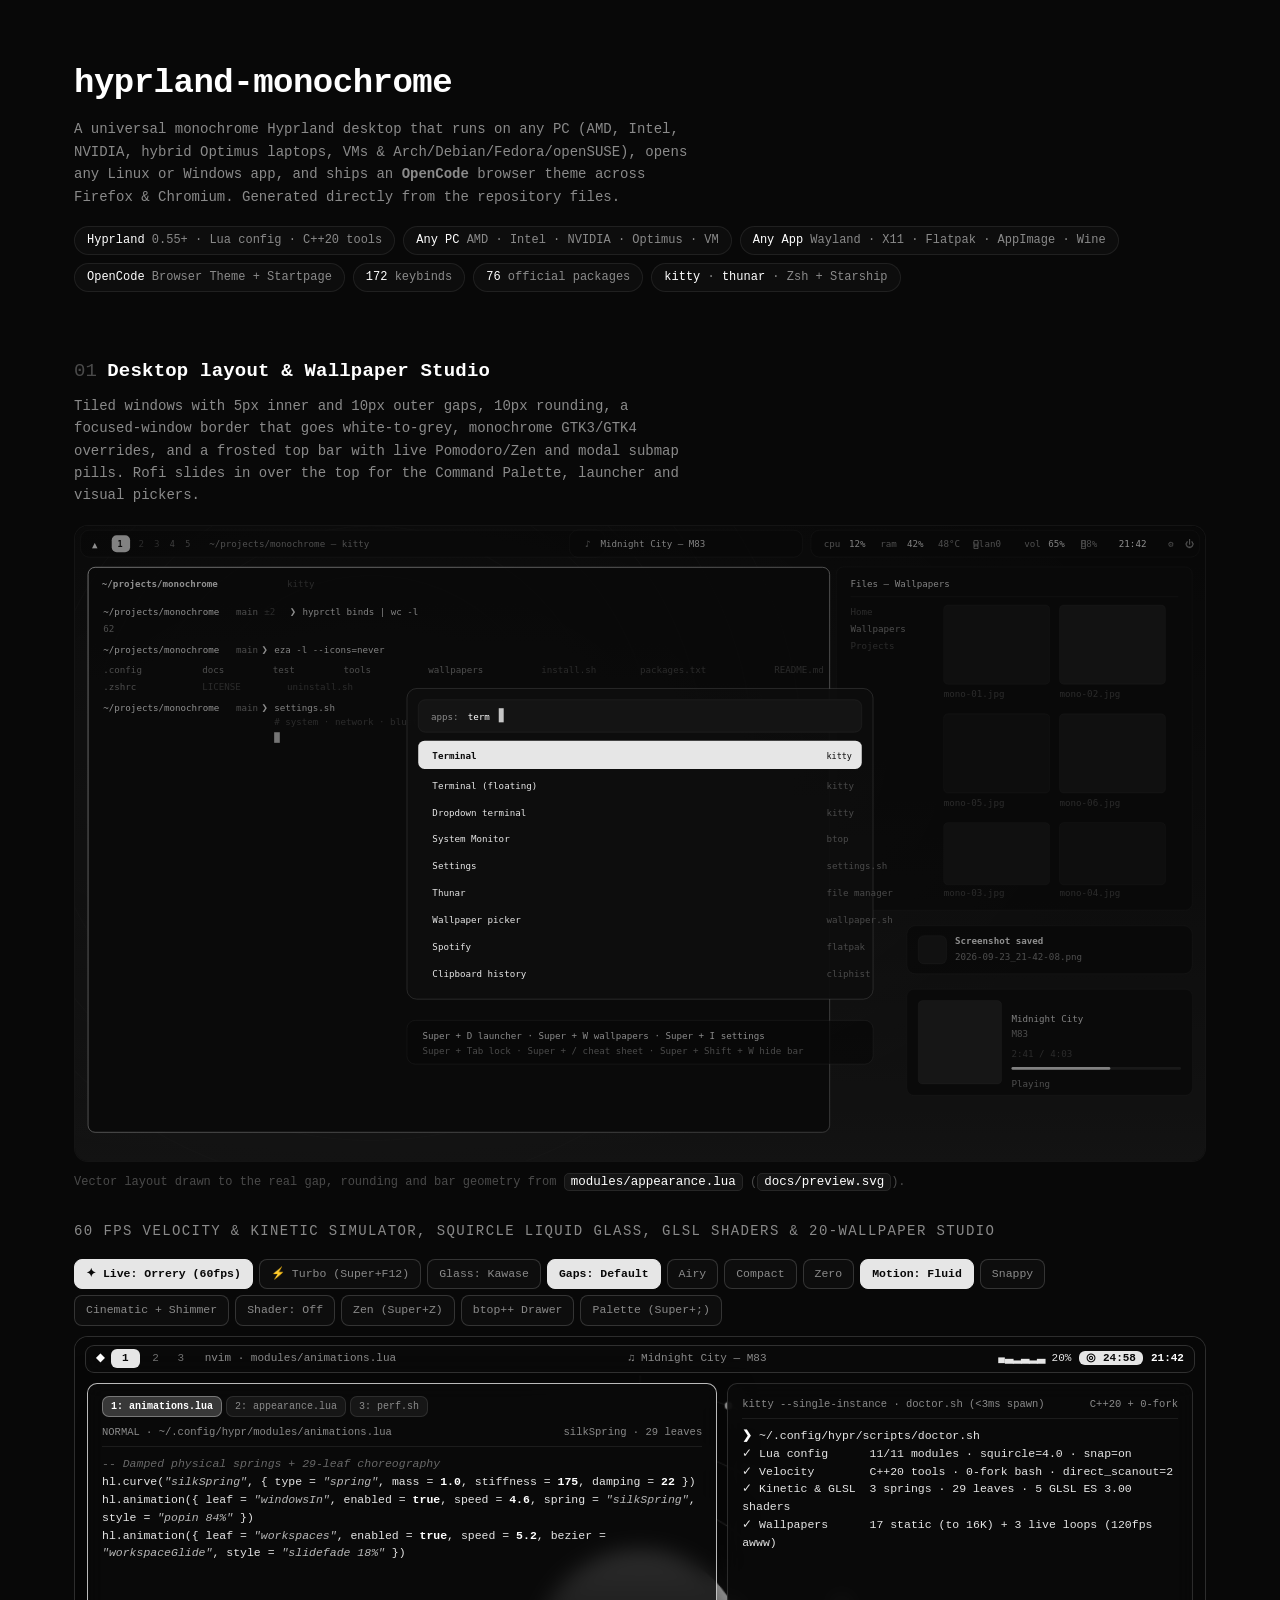
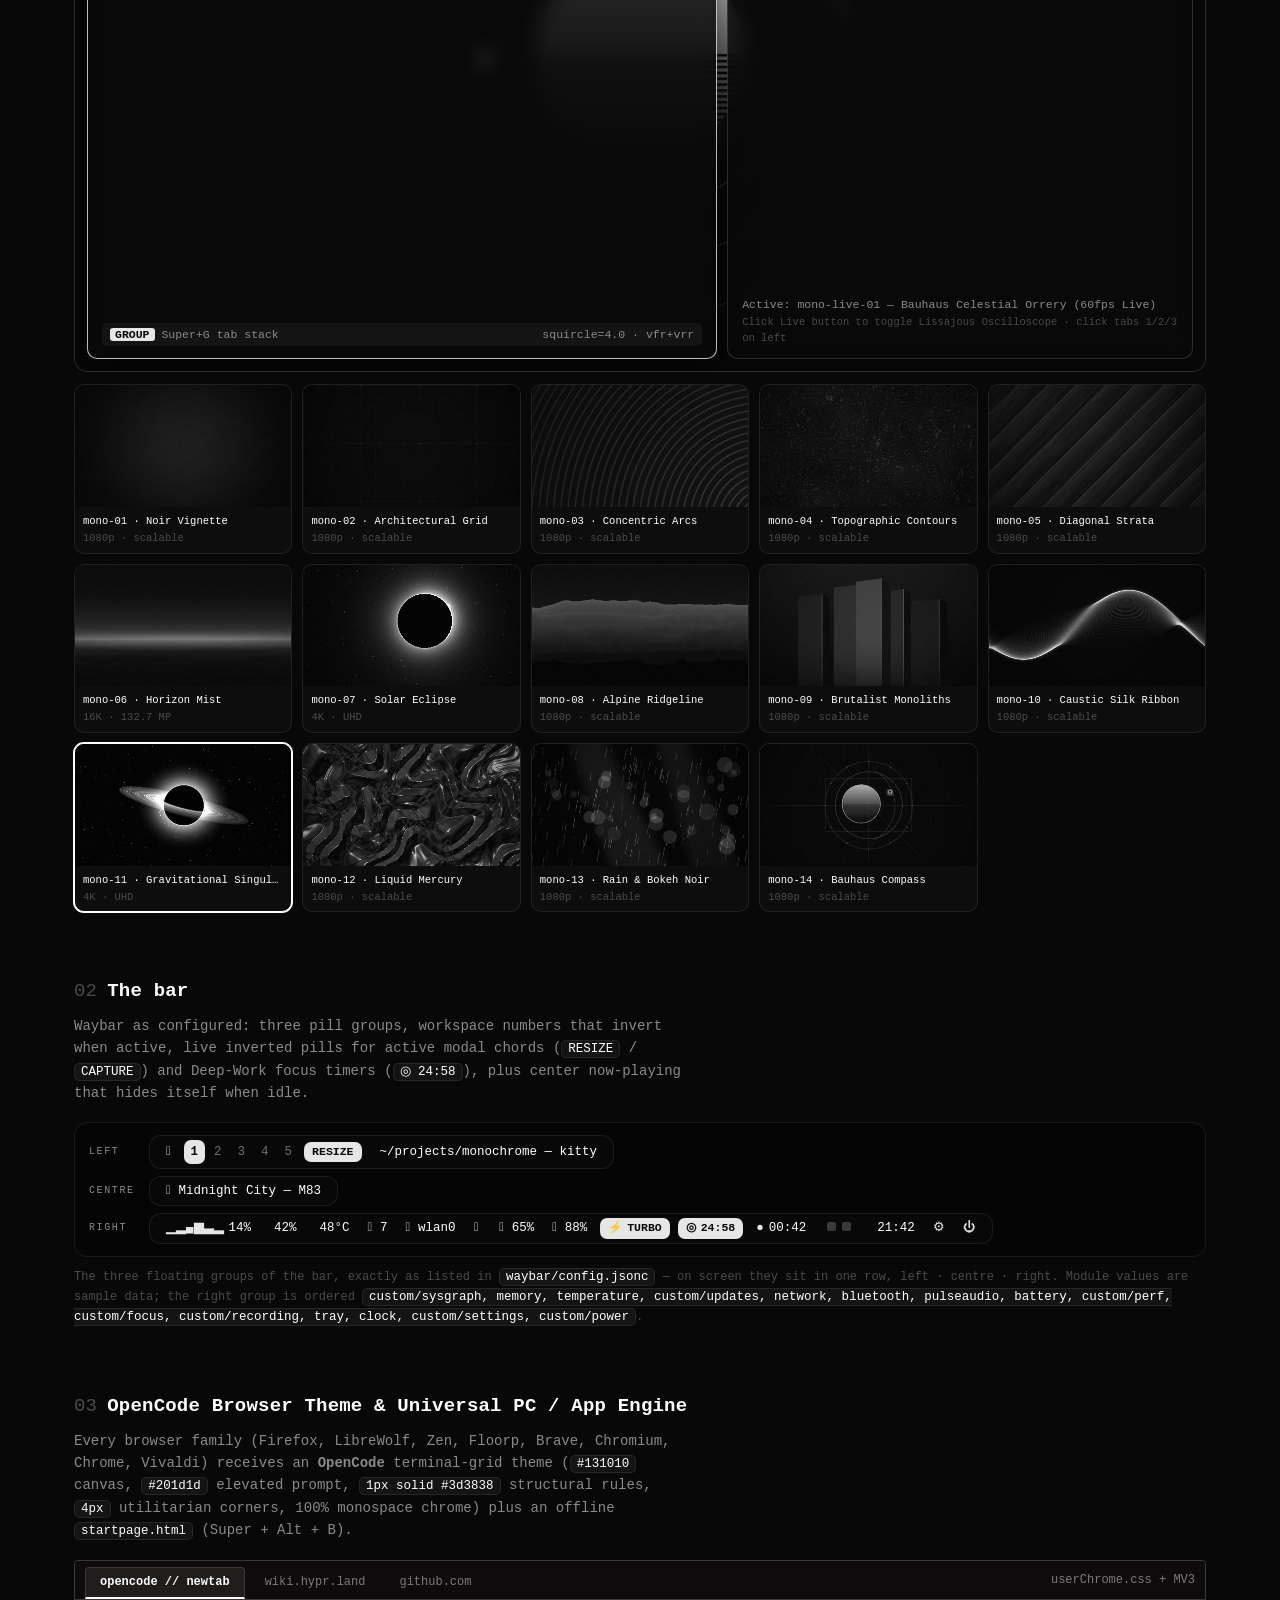
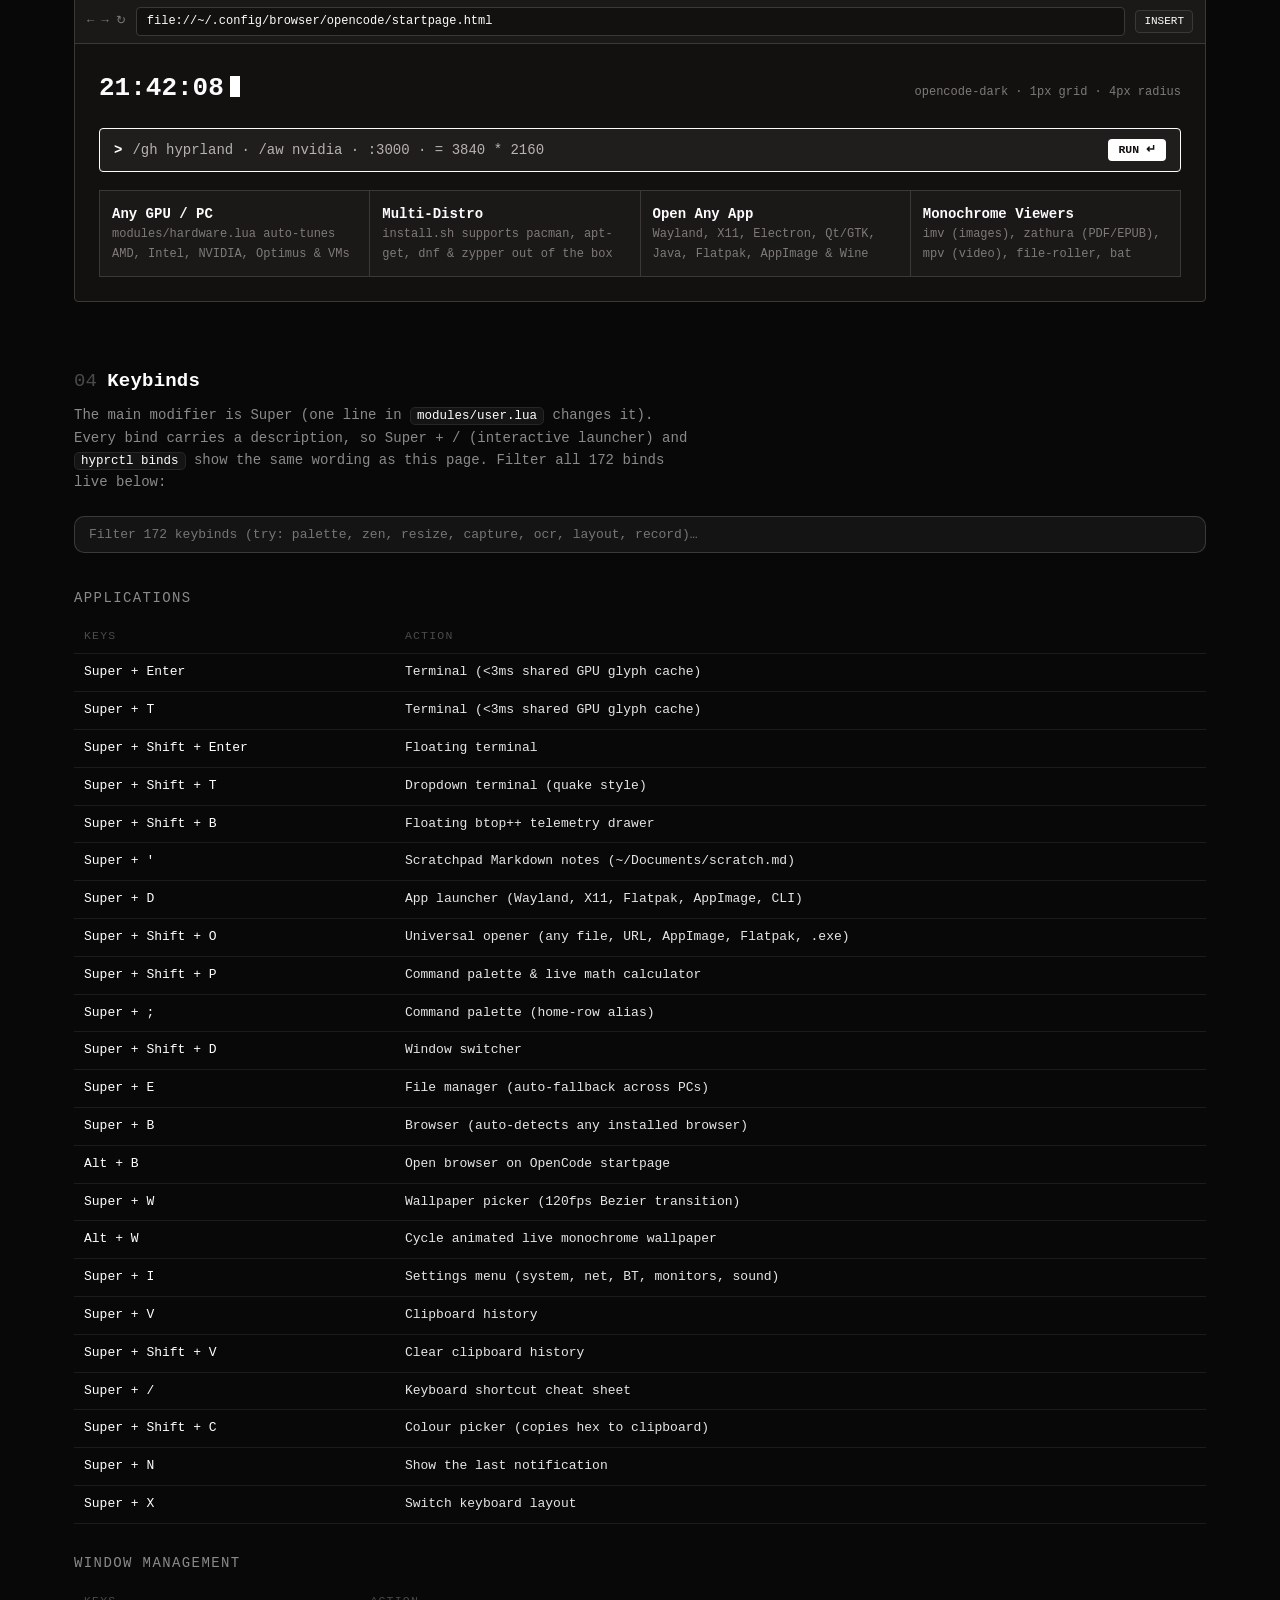
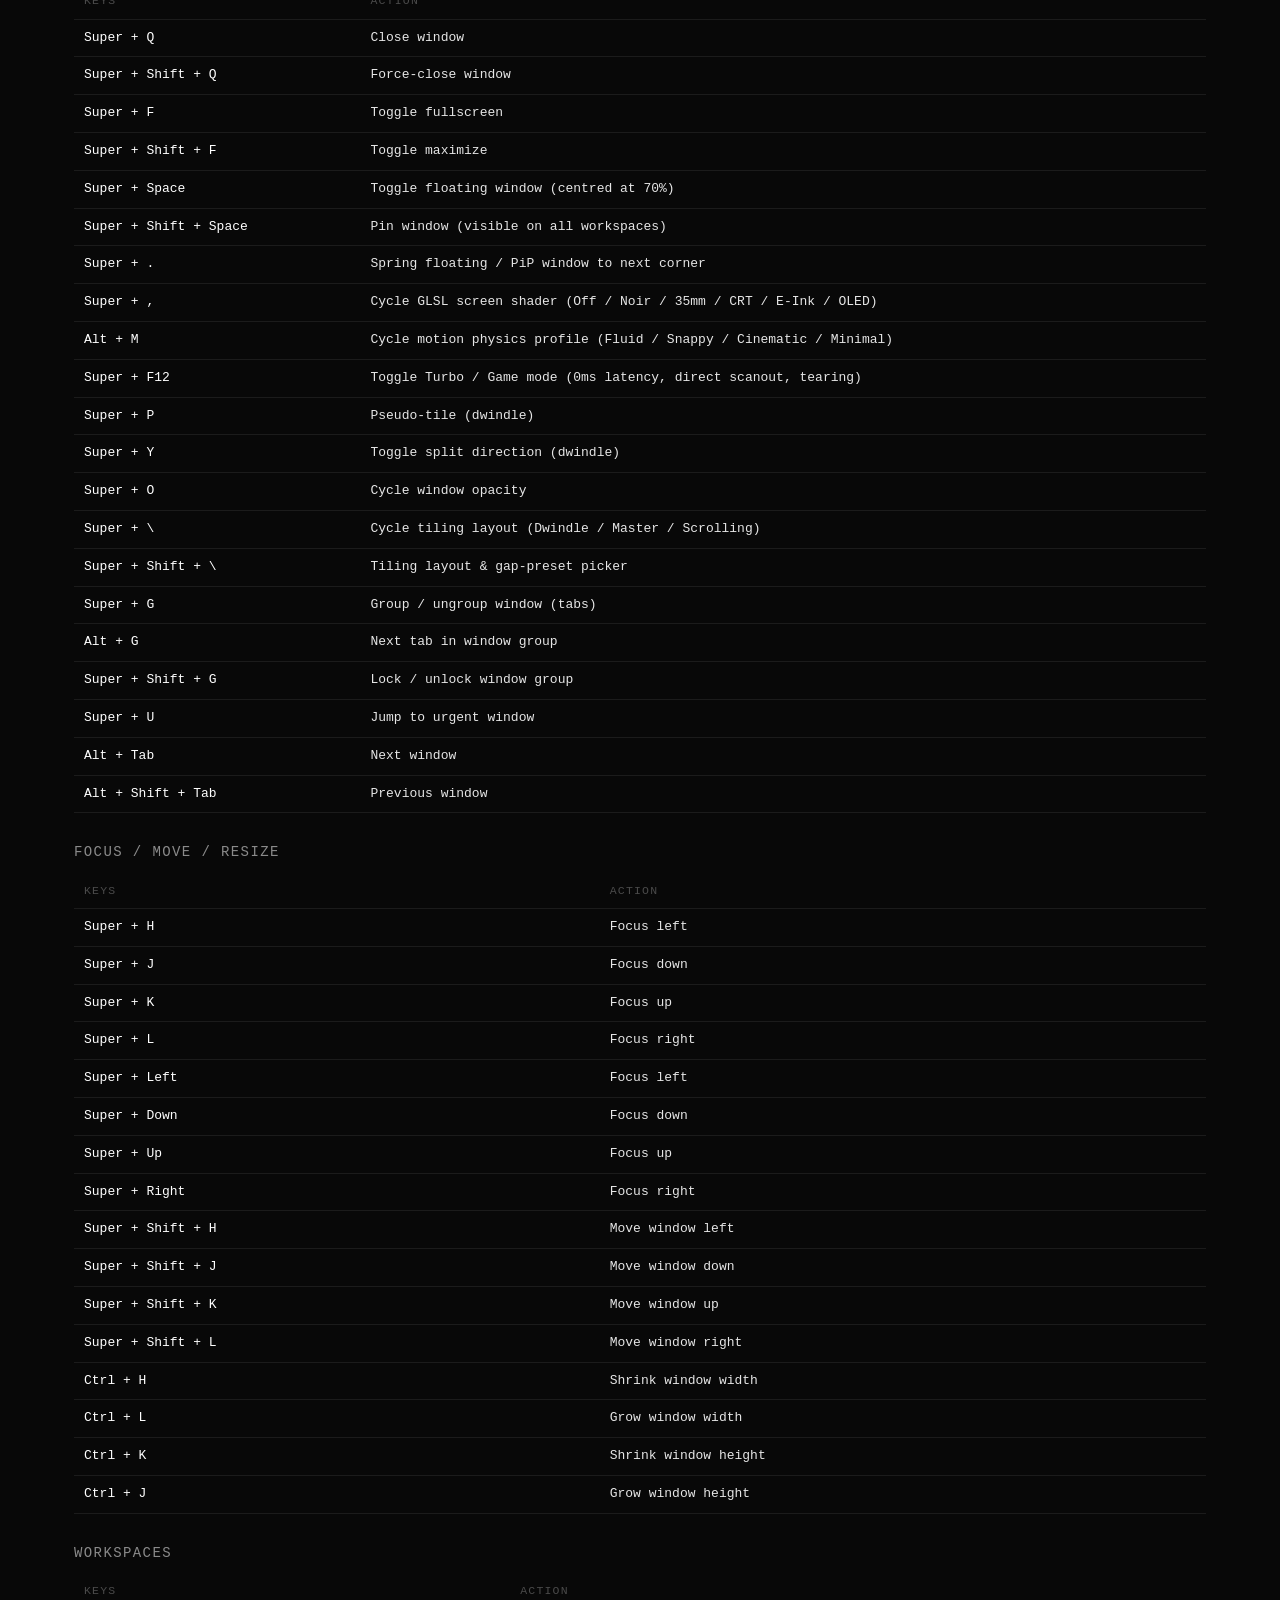
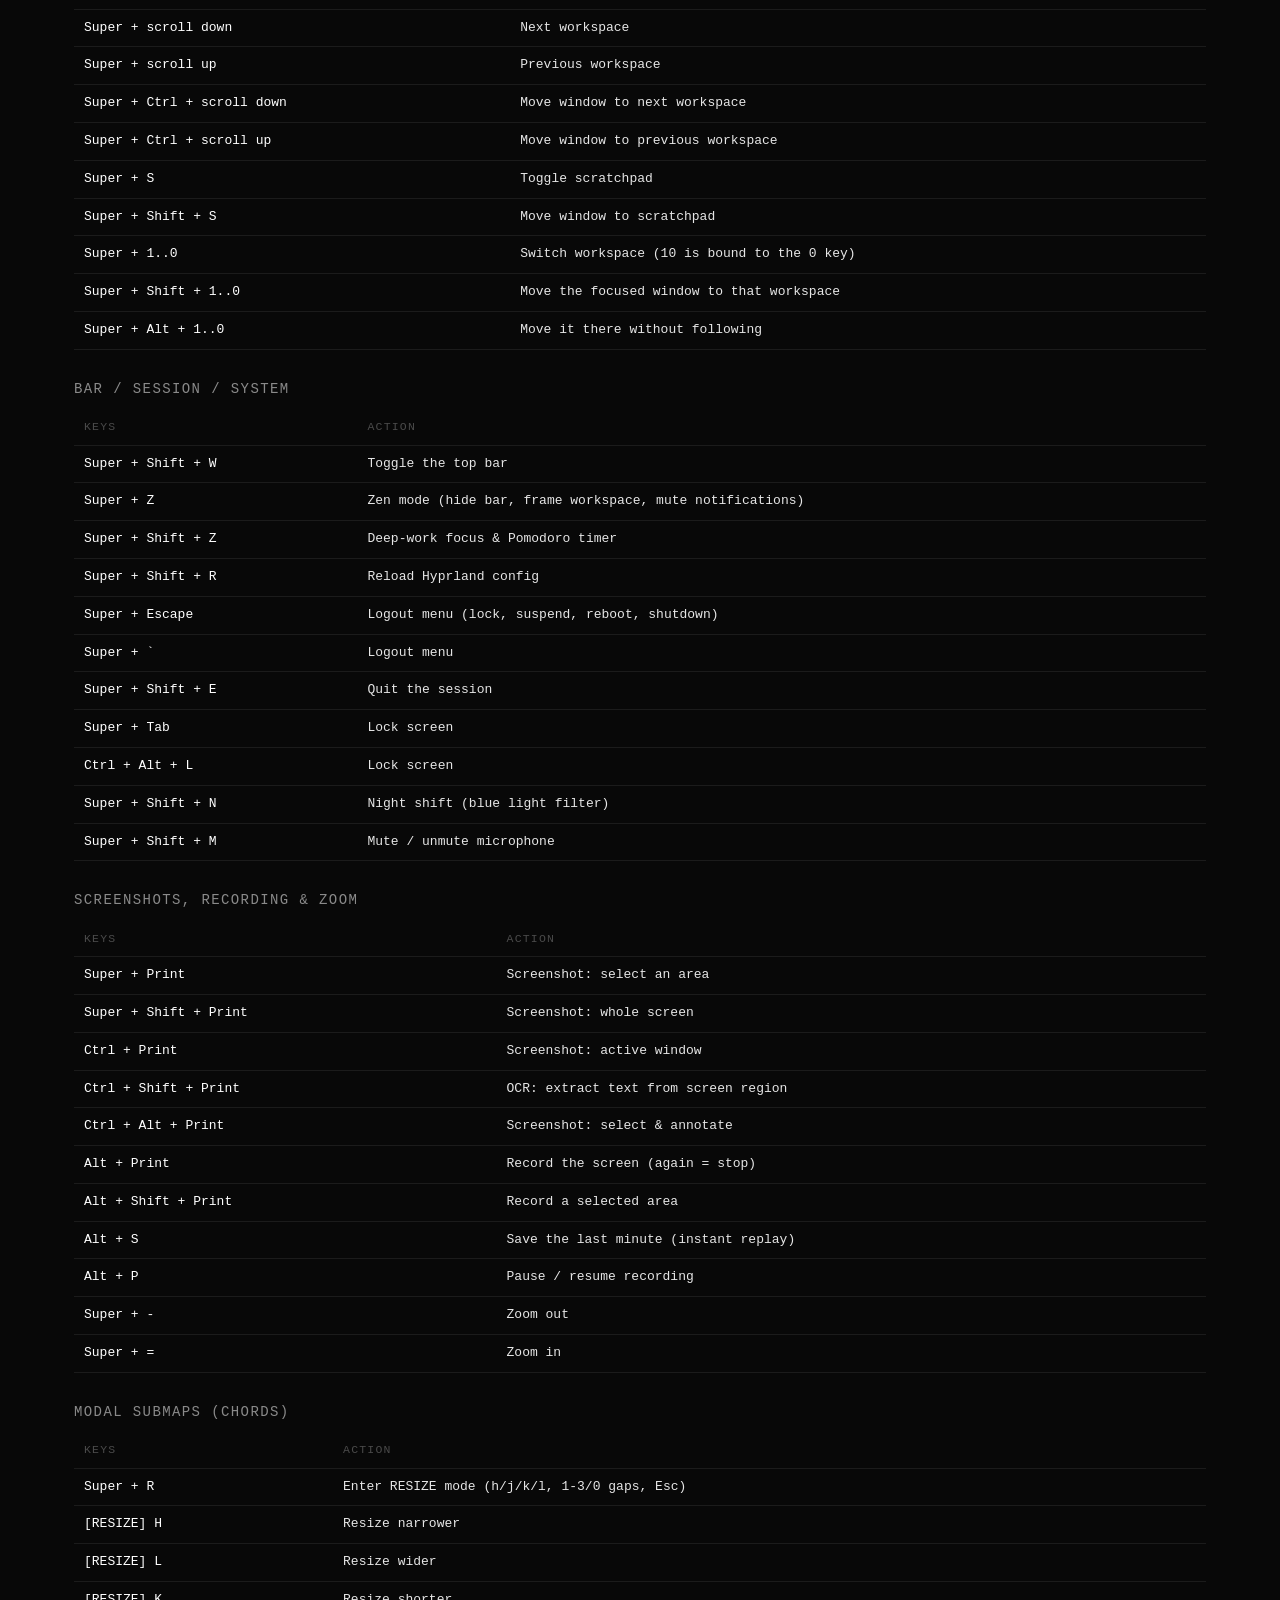
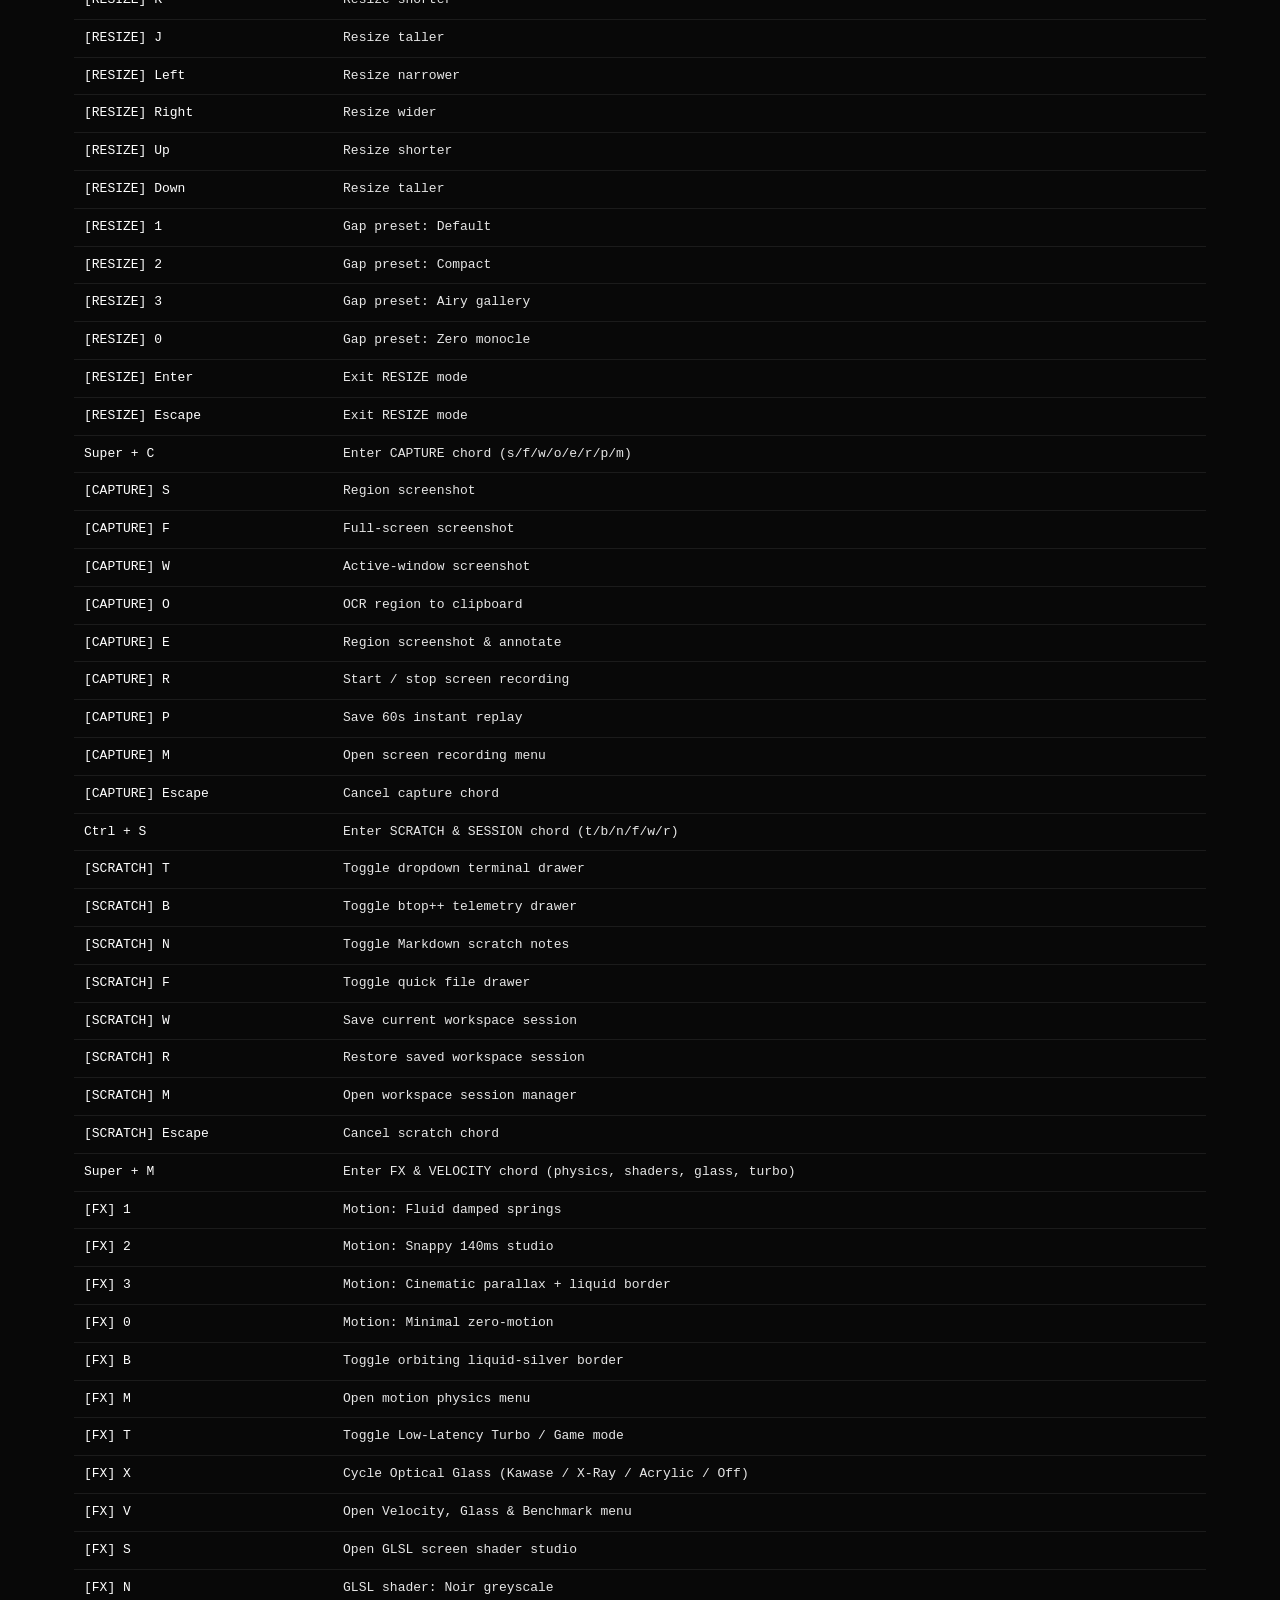
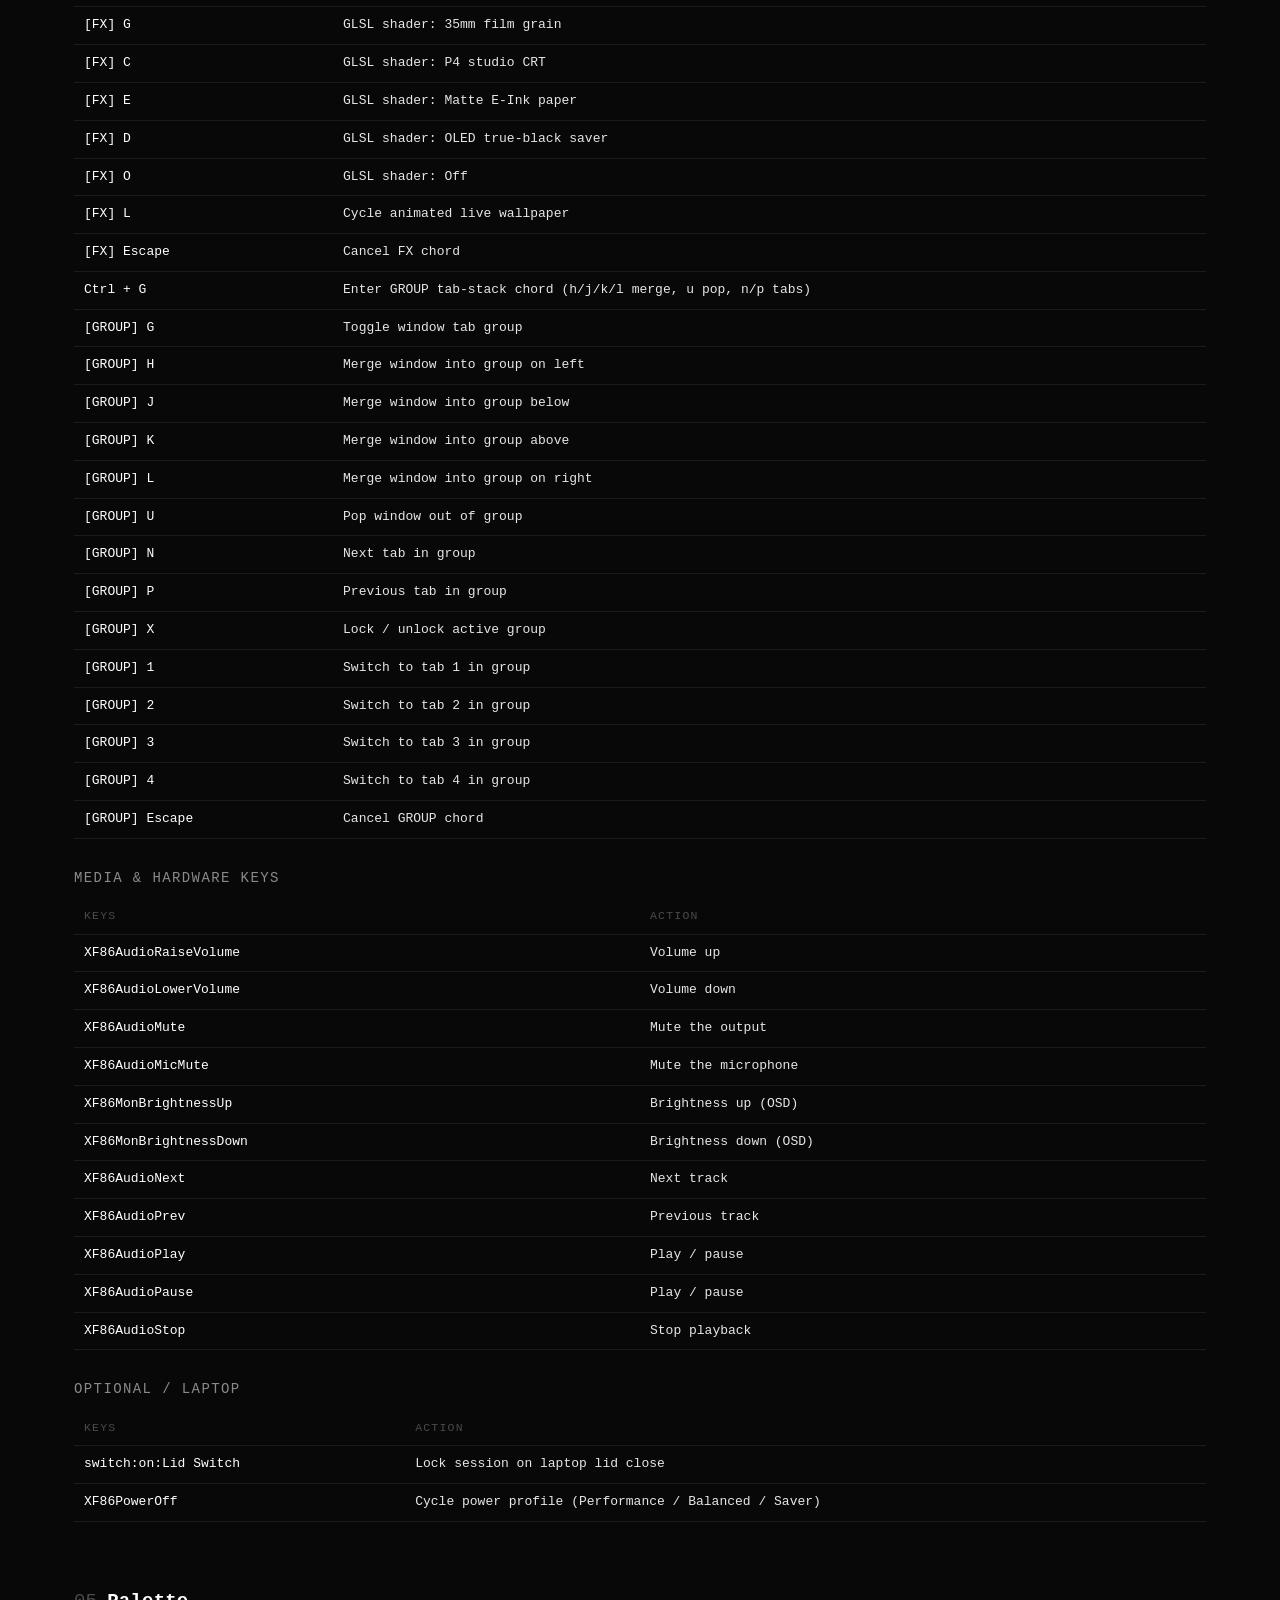
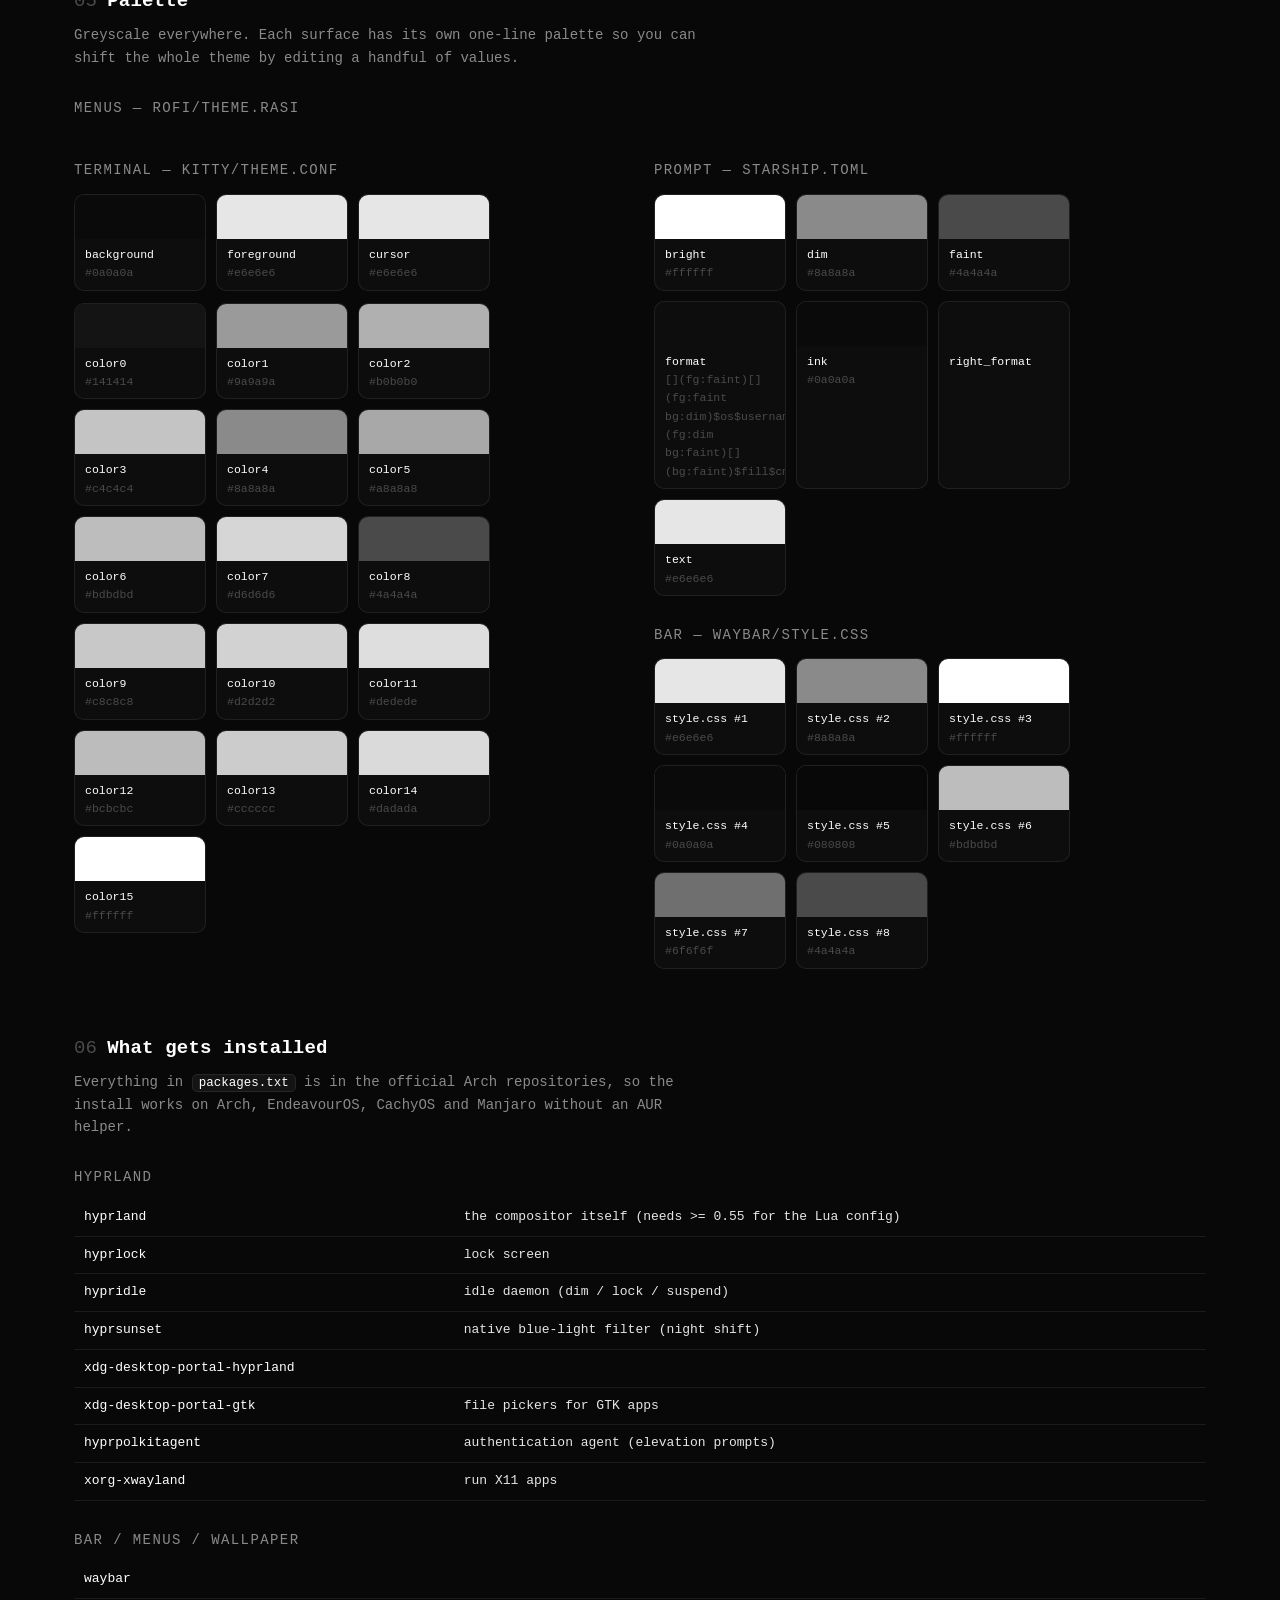
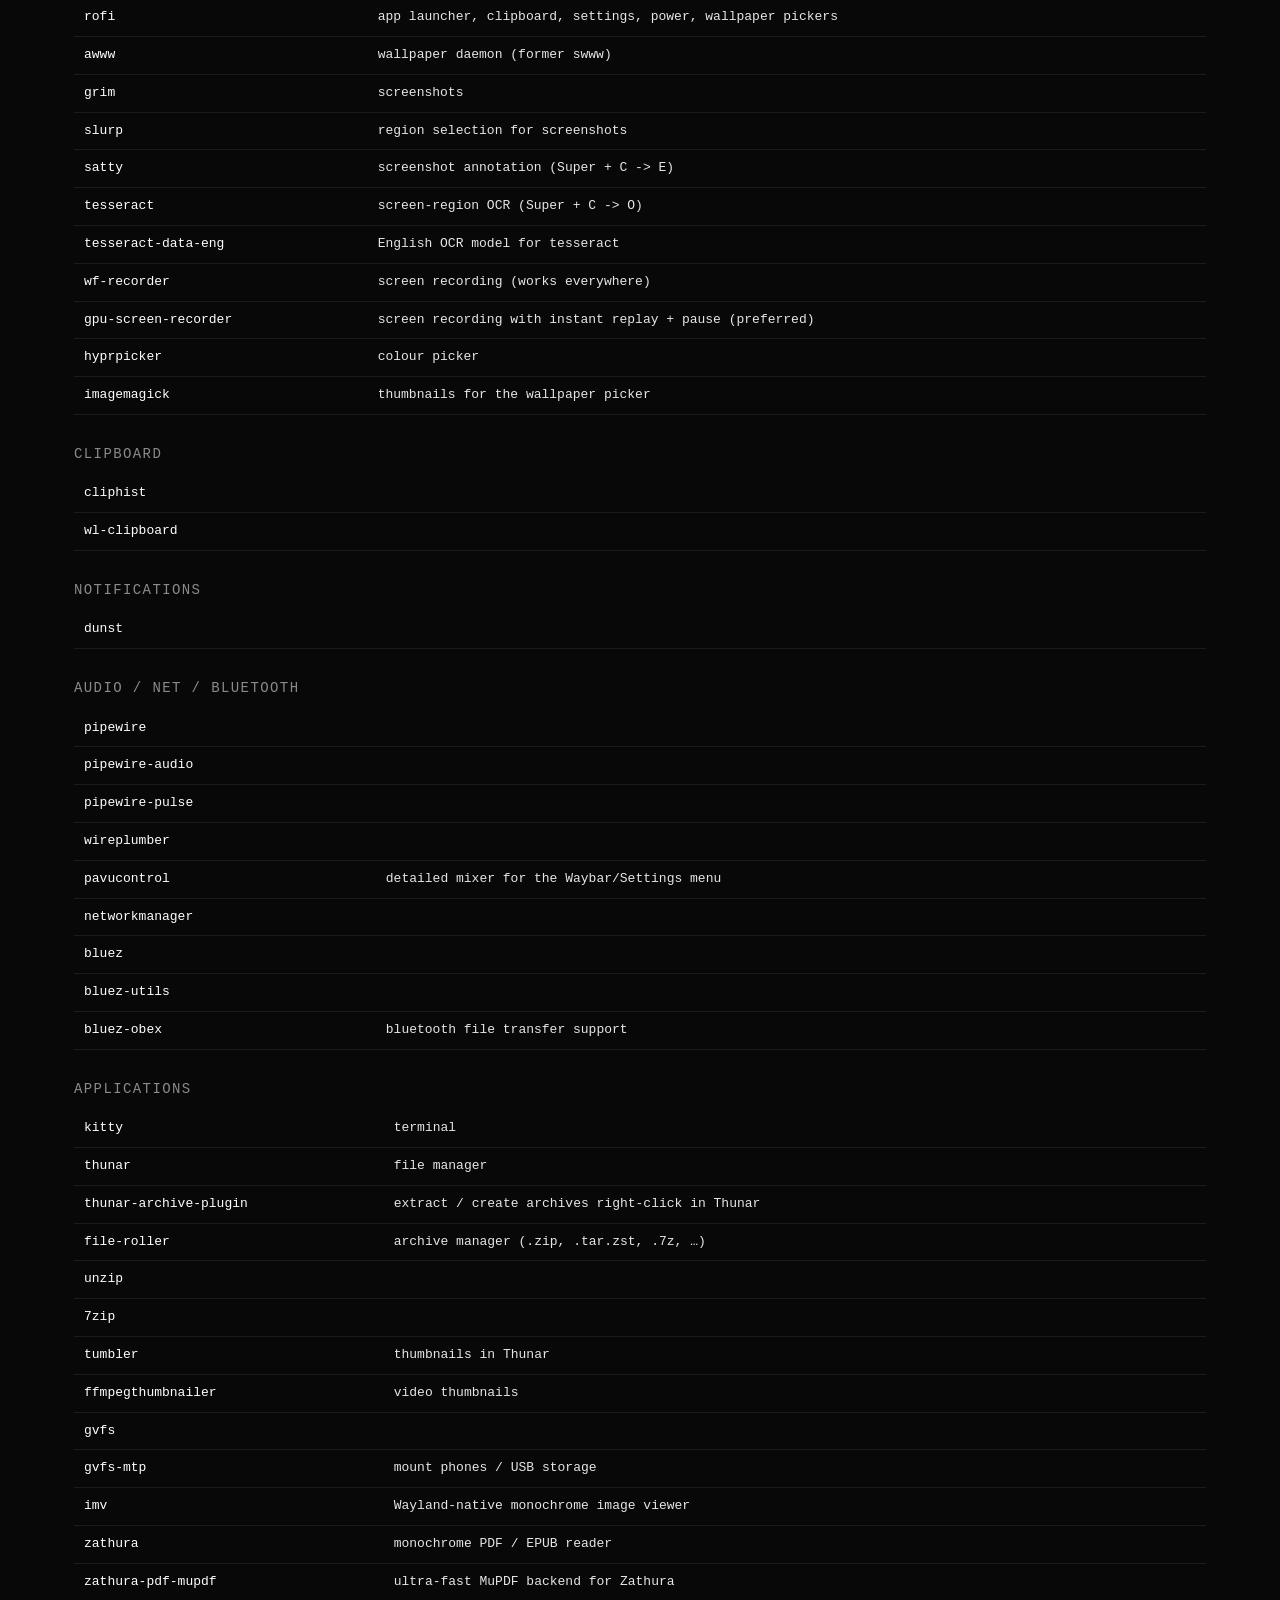
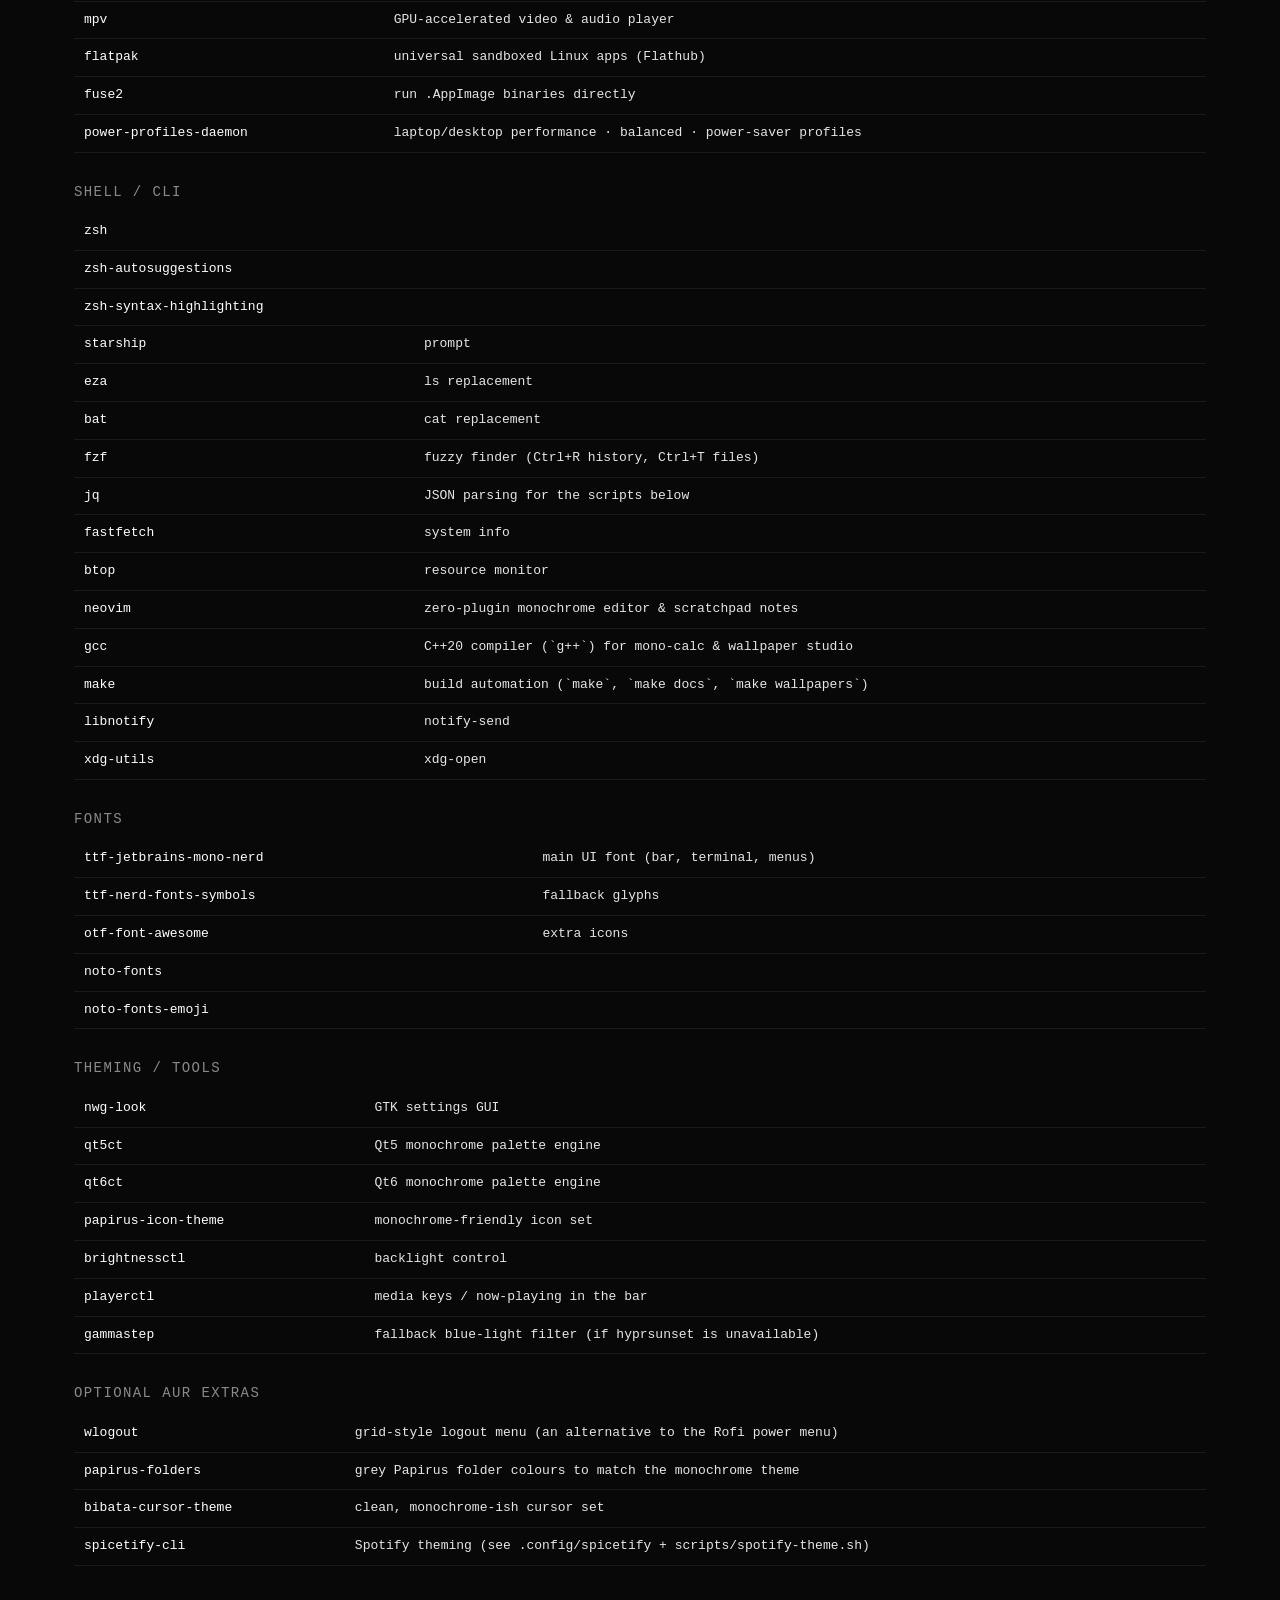
==== commit 9bfb1feb: "ci: add GitHub Actions verification workflow & esoexe repo links" ====
--- a/docs/preview.html
+++ b/docs/preview.html
@@ -551,7 +551,7 @@
   <p class="lead">Hyprland reads <code>hyprland.lua</code>, which loads the modules beside it —
   so the file you normally open is <code>modules/user.lua</code>. Native C++20 tools build
   the wallpapers, docs and expression engine; shell scripts drive the menus and bar helpers.</p>
-  <div class="tree"><div><span class="d">.config/</span></div><div>│  <span class="d">bat/</span></div><div>│  │  <span class="">config</span></div><div>│  <span class="d">browser/</span></div><div>│  │  <span class="d">opencode/</span></div><div>│  │  │  <span class="d">chromium-newtab/</span></div><div>│  │  │  │  <span class="">manifest.json</span></div><div>│  │  │  │  <span class="">newtab.js</span></div><div>│  │  │  │  <span class="">startpage.html</span></div><div>│  │  │  <span class="d">chromium-theme/</span></div><div>│  │  │  │  <span class="">manifest.json</span></div><div>│  │  │  <span class="d">firefox/</span></div><div>│  │  │  │  <span class="">user.js</span></div><div>│  │  │  │  <span class="">userChrome.css</span></div><div>│  │  │  │  <span class="">userContent.css</span></div><div>│  │  │  <span class="">startpage.html</span></div><div>│  <span class="d">btop/</span></div><div>│  │  <span class="">btop.conf</span></div><div>│  │  <span class="d">themes/</span></div><div>│  │  │  <span class="">mono.theme</span></div><div>│  <span class="d">dunst/</span></div><div>│  │  <span class="">dunstrc</span></div><div>│  <span class="">electron-flags.conf</span></div><div>│  <span class="d">fastfetch/</span></div><div>│  │  <span class="">config.jsonc</span></div><div>│  <span class="d">gtk-3.0/</span></div><div>│  │  <span class="">gtk.css</span></div><div>│  │  <span class="">settings.ini</span></div><div>│  <span class="d">gtk-4.0/</span></div><div>│  │  <span class="">gtk.css</span></div><div>│  │  <span class="">settings.ini</span></div><div>│  <span class="d">hypr/</span></div><div>│  │  <span class="">hypridle.conf</span></div><div>│  │  <span class="">hyprland.lua</span></div><div>│  │  <span class="">hyprlock.conf</span></div><div>│  │  <span class="">hyprsunset.conf</span></div><div>│  │  <span class="d">modules/</span></div><div>│  │  │  <span class="">animations.lua</span></div><div>│  │  │  <span class="">appearance.lua</span></div><div>│  │  │  <span class="">autostart.lua</span></div><div>│  │  │  <span class="">binds.lua</span></div><div>│  │  │  <span class="">hardware.lua</span></div><div>│  │  │  <span class="">monitors.lua</span></div><div>│  │  │  <span class="">rules.lua</span></div><div>│  │  │  <span class="">smart.lua</span></div><div>│  │  │  <span class="">user.lua</span></div><div>│  │  <span class="d">scripts/</span></div><div>│  │  │  <span class="">brightness.sh</span></div><div>│  │  │  <span class="">browser-theme.sh</span></div><div>│  │  │  <span class="">clipboard.sh</span></div><div>│  │  │  <span class="">doctor.sh</span></div><div>│  │  │  <span class="">float-center.sh</span></div><div>│  │  │  <span class="">focus.sh</span></div><div>│  │  │  <span class="">hardware.sh</span></div><div>│  │  │  <span class="">layout.sh</span></div><div>│  │  │  <span class="">lib.sh</span></div><div>│  │  │  <span class="">menu.sh</span></div><div>│  │  │  <span class="">motion.sh</span></div><div>│  │  │  <span class="">nightshift.sh</span></div><div>│  │  │  <span class="">opacity.sh</span></div><div>│  │  │  <span class="">open-app.sh</span></div><div>│  │  │  <span class="">palette.sh</span></div><div>│  │  │  <span class="">perf.sh</span></div><div>│  │  │  <span class="">pip-corner.sh</span></div><div>│  │  │  <span class="">polkit.sh</span></div><div>│  │  │  <span class="">powermenu.sh</span></div><div>│  │  │  <span class="">record.sh</span></div><div>│  │  │  <span class="">scratchpad.sh</span></div><div>│  │  │  <span class="">scratchterm.sh</span></div><div>│  │  │  <span class="">screenshot.sh</span></div><div>│  │  │  <span class="">session.sh</span></div><div>│  │  │  <span class="">settings.sh</span></div><div>│  │  │  <span class="">shader.sh</span></div><div>│  │  │  <span class="">spotify-theme.sh</span></div><div>│  │  │  <span class="">volume.sh</span></div><div>│  │  │  <span class="">wallpaper.sh</span></div><div>│  │  │  <span class="">waybar-toggle.sh</span></div><div>│  │  │  <span class="">workspace-session.sh</span></div><div>│  │  │  <span class="">zoom.sh</span></div><div>│  │  <span class="d">shaders/</span></div><div>│  │  │  <span class="">cinema-grain.frag</span></div><div>│  │  │  <span class="">crt-studio.frag</span></div><div>│  │  │  <span class="">noir.frag</span></div><div>│  │  │  <span class="">oled-pitch.frag</span></div><div>│  │  │  <span class="">paper-eink.frag</span></div><div>│  │  <span class="d">src/</span></div><div>│  │  │  <span class="">mono-calc.cpp</span></div><div>│  <span class="d">imv/</span></div><div>│  │  <span class="">config</span></div><div>│  <span class="d">kitty/</span></div><div>│  │  <span class="">kitty.conf</span></div><div>│  │  <span class="">theme.conf</span></div><div>│  <span class="">mimeapps.list</span></div><div>│  <span class="d">mpv/</span></div><div>│  │  <span class="">mpv.conf</span></div><div>│  <span class="d">nvim/</span></div><div>│  │  <span class="d">colors/</span></div><div>│  │  │  <span class="">monochrome.lua</span></div><div>│  │  <span class="">init.lua</span></div><div>│  <span class="d">opencode/</span></div><div>│  │  <span class="d">themes/</span></div><div>│  │  │  <span class="">monochrome.json</span></div><div>│  │  <span class="">tui.json</span></div><div>│  <span class="d">qt5ct/</span></div><div>│  │  <span class="d">colors/</span></div><div>│  │  │  <span class="">Monochrome.conf</span></div><div>│  │  <span class="">qt5ct.conf</span></div><div>│  <span class="d">qt6ct/</span></div><div>│  │  <span class="d">colors/</span></div><div>│  │  │  <span class="">Monochrome.conf</span></div><div>│  │  <span class="">qt6ct.conf</span></div><div>│  <span class="d">rofi/</span></div><div>│  │  <span class="">clipboard.rasi</span></div><div>│  │  <span class="">keybinds.rasi</span></div><div>│  │  <span class="">launcher.rasi</span></div><div>│  │  <span class="">palette.rasi</span></div><div>│  │  <span class="">powermenu.rasi</span></div><div>│  │  <span class="">settings.rasi</span></div><div>│  │  <span class="">theme.rasi</span></div><div>│  │  <span class="">wallpaper.rasi</span></div><div>│  <span class="d">spicetify/</span></div><div>│  │  <span class="d">Themes/</span></div><div>│  │  │  <span class="d">monochrome/</span></div><div>│  │  │  │  <span class="">color.ini</span></div><div>│  │  │  │  <span class="">user.css</span></div><div>│  <span class="">starship.toml</span></div><div>│  <span class="d">uwsm/</span></div><div>│  │  <span class="">env</span></div><div>│  <span class="d">waybar/</span></div><div>│  │  <span class="">config.jsonc</span></div><div>│  │  <span class="d">scripts/</span></div><div>│  │  │  <span class="">sysgraph.sh</span></div><div>│  │  │  <span class="">updates.sh</span></div><div>│  │  <span class="">style.css</span></div><div>│  <span class="d">wlogout/</span></div><div>│  │  <span class="">layout</span></div><div>│  │  <span class="">style.css</span></div><div>│  <span class="d">xdg-desktop-portal/</span></div><div>│  │  <span class="">hyprland-portals.conf</span></div><div>│  <span class="d">zathura/</span></div><div>│  │  <span class="">zathurarc</span></div><div><span class="">.editorconfig</span></div><div><span class="">.gitattributes</span></div><div><span class="">.gitignore</span></div><div><span class="">.zshrc</span></div><div><span class="">CHANGELOG.md</span></div><div><span class="">CONTRIBUTING.md</span></div><div><span class="">LICENSE</span></div><div><span class="">Makefile</span></div><div><span class="">README.md</span></div><div><span class="">aur-packages.txt</span></div><div><span class="d">docs/</span></div><div>│  <span class="">CUSTOMIZE.md</span></div><div>│  <span class="">INSTALL.md</span></div><div>│  <span class="">KEYBINDS.md</span></div><div>│  <span class="">ON-WINDOWS.md</span></div><div>│  <span class="">QUICKSTART.md</span></div><div>│  <span class="">TROUBLESHOOTING.md</span></div><div>│  <span class="">desktop-demo.mp4</span></div><div>│  <span class="">preview.html</span></div><div>│  <span class="">preview.png</span></div><div>│  <span class="">preview.svg</span></div><div>│  <span class="">test-run.mp4</span></div><div><span class="d">include/</span></div><div>│  <span class="">keybind_table.hpp</span></div><div>│  <span class="">mono_config.hpp</span></div><div>│  <span class="">mono_image.hpp</span></div><div><span class="">install.sh</span></div><div><span class="">packages.txt</span></div><div><span class="d">test/</span></div><div>│  <span class="">install-sandbox.sh</span></div><div>│  <span class="">run-all.sh</span></div><div>│  <span class="">smoke-test.sh</span></div><div><span class="d">tools/</span></div><div>│  <span class="">build-preview.cpp</span></div><div>│  <span class="">build-windows-kit.cpp</span></div><div>│  <span class="">demo.sh</span></div><div>│  <span class="">keybind-table.cpp</span></div><div>│  <span class="">mono-util.cpp</span></div><div>│  <span class="">record-desktop.sh</span></div><div><span class="">uninstall.sh</span></div><div><span class="d">wallpapers/</span></div><div>│  <span class="">animate.cpp</span></div><div>│  <span class="">generate.cpp</span></div><div>│  <span class="">generate.hpp</span></div><div>│  <span class="">mono-01.jpg</span></div><div>│  <span class="">mono-02.jpg</span></div><div>│  <span class="">mono-03.jpg</span></div><div>│  <span class="">mono-04.jpg</span></div><div>│  <span class="">mono-05.jpg</span></div><div>│  <span class="">mono-06-16k.jpg</span></div><div>│  <span class="">mono-06.jpg</span></div><div>│  <span class="">mono-07-4k.jpg</span></div><div>│  <span class="">mono-07.jpg</span></div><div>│  <span class="">mono-08.jpg</span></div><div>│  <span class="">mono-09.jpg</span></div><div>│  <span class="">mono-10.jpg</span></div><div>│  <span class="">mono-11-4k.jpg</span></div><div>│  <span class="">mono-11.jpg</span></div><div>│  <span class="">mono-12.jpg</span></div><div>│  <span class="">mono-13.jpg</span></div><div>│  <span class="">mono-14.jpg</span></div><div>│  <span class="">mono-live-01-orbital.gif</span></div><div>│  <span class="">mono-live-02-pulse.gif</span></div><div>│  <span class="">mono-live-03-lissajous.gif</span></div><div><span class="d">windows/</span></div><div>│  <span class="">glazewm-config.yaml</span></div><div>│  <span class="">windows-terminal-scheme.json</span></div><div>│  <span class="">windows-terminal-settings.json</span></div></div>
+  <div class="tree"><div><span class="d">.config/</span></div><div>│  <span class="d">bat/</span></div><div>│  │  <span class="">config</span></div><div>│  <span class="d">browser/</span></div><div>│  │  <span class="d">opencode/</span></div><div>│  │  │  <span class="d">chromium-newtab/</span></div><div>│  │  │  │  <span class="">manifest.json</span></div><div>│  │  │  │  <span class="">newtab.js</span></div><div>│  │  │  │  <span class="">startpage.html</span></div><div>│  │  │  <span class="d">chromium-theme/</span></div><div>│  │  │  │  <span class="">manifest.json</span></div><div>│  │  │  <span class="d">firefox/</span></div><div>│  │  │  │  <span class="">user.js</span></div><div>│  │  │  │  <span class="">userChrome.css</span></div><div>│  │  │  │  <span class="">userContent.css</span></div><div>│  │  │  <span class="">startpage.html</span></div><div>│  <span class="d">btop/</span></div><div>│  │  <span class="">btop.conf</span></div><div>│  │  <span class="d">themes/</span></div><div>│  │  │  <span class="">mono.theme</span></div><div>│  <span class="d">dunst/</span></div><div>│  │  <span class="">dunstrc</span></div><div>│  <span class="">electron-flags.conf</span></div><div>│  <span class="d">fastfetch/</span></div><div>│  │  <span class="">config.jsonc</span></div><div>│  <span class="d">gtk-3.0/</span></div><div>│  │  <span class="">gtk.css</span></div><div>│  │  <span class="">settings.ini</span></div><div>│  <span class="d">gtk-4.0/</span></div><div>│  │  <span class="">gtk.css</span></div><div>│  │  <span class="">settings.ini</span></div><div>│  <span class="d">hypr/</span></div><div>│  │  <span class="">hypridle.conf</span></div><div>│  │  <span class="">hyprland.lua</span></div><div>│  │  <span class="">hyprlock.conf</span></div><div>│  │  <span class="">hyprsunset.conf</span></div><div>│  │  <span class="d">modules/</span></div><div>│  │  │  <span class="">animations.lua</span></div><div>│  │  │  <span class="">appearance.lua</span></div><div>│  │  │  <span class="">autostart.lua</span></div><div>│  │  │  <span class="">binds.lua</span></div><div>│  │  │  <span class="">hardware.lua</span></div><div>│  │  │  <span class="">monitors.lua</span></div><div>│  │  │  <span class="">rules.lua</span></div><div>│  │  │  <span class="">smart.lua</span></div><div>│  │  │  <span class="">user.lua</span></div><div>│  │  <span class="d">scripts/</span></div><div>│  │  │  <span class="">brightness.sh</span></div><div>│  │  │  <span class="">browser-theme.sh</span></div><div>│  │  │  <span class="">clipboard.sh</span></div><div>│  │  │  <span class="">doctor.sh</span></div><div>│  │  │  <span class="">float-center.sh</span></div><div>│  │  │  <span class="">focus.sh</span></div><div>│  │  │  <span class="">hardware.sh</span></div><div>│  │  │  <span class="">layout.sh</span></div><div>│  │  │  <span class="">lib.sh</span></div><div>│  │  │  <span class="">menu.sh</span></div><div>│  │  │  <span class="">motion.sh</span></div><div>│  │  │  <span class="">nightshift.sh</span></div><div>│  │  │  <span class="">opacity.sh</span></div><div>│  │  │  <span class="">open-app.sh</span></div><div>│  │  │  <span class="">palette.sh</span></div><div>│  │  │  <span class="">perf.sh</span></div><div>│  │  │  <span class="">pip-corner.sh</span></div><div>│  │  │  <span class="">polkit.sh</span></div><div>│  │  │  <span class="">powermenu.sh</span></div><div>│  │  │  <span class="">record.sh</span></div><div>│  │  │  <span class="">scratchpad.sh</span></div><div>│  │  │  <span class="">scratchterm.sh</span></div><div>│  │  │  <span class="">screenshot.sh</span></div><div>│  │  │  <span class="">session.sh</span></div><div>│  │  │  <span class="">settings.sh</span></div><div>│  │  │  <span class="">shader.sh</span></div><div>│  │  │  <span class="">spotify-theme.sh</span></div><div>│  │  │  <span class="">volume.sh</span></div><div>│  │  │  <span class="">wallpaper.sh</span></div><div>│  │  │  <span class="">waybar-toggle.sh</span></div><div>│  │  │  <span class="">workspace-session.sh</span></div><div>│  │  │  <span class="">zoom.sh</span></div><div>│  │  <span class="d">shaders/</span></div><div>│  │  │  <span class="">cinema-grain.frag</span></div><div>│  │  │  <span class="">crt-studio.frag</span></div><div>│  │  │  <span class="">noir.frag</span></div><div>│  │  │  <span class="">oled-pitch.frag</span></div><div>│  │  │  <span class="">paper-eink.frag</span></div><div>│  │  <span class="d">src/</span></div><div>│  │  │  <span class="">mono-calc.cpp</span></div><div>│  <span class="d">imv/</span></div><div>│  │  <span class="">config</span></div><div>│  <span class="d">kitty/</span></div><div>│  │  <span class="">kitty.conf</span></div><div>│  │  <span class="">theme.conf</span></div><div>│  <span class="">mimeapps.list</span></div><div>│  <span class="d">mpv/</span></div><div>│  │  <span class="">mpv.conf</span></div><div>│  <span class="d">nvim/</span></div><div>│  │  <span class="d">colors/</span></div><div>│  │  │  <span class="">monochrome.lua</span></div><div>│  │  <span class="">init.lua</span></div><div>│  <span class="d">opencode/</span></div><div>│  │  <span class="d">themes/</span></div><div>│  │  │  <span class="">monochrome.json</span></div><div>│  │  <span class="">tui.json</span></div><div>│  <span class="d">qt5ct/</span></div><div>│  │  <span class="d">colors/</span></div><div>│  │  │  <span class="">Monochrome.conf</span></div><div>│  │  <span class="">qt5ct.conf</span></div><div>│  <span class="d">qt6ct/</span></div><div>│  │  <span class="d">colors/</span></div><div>│  │  │  <span class="">Monochrome.conf</span></div><div>│  │  <span class="">qt6ct.conf</span></div><div>│  <span class="d">rofi/</span></div><div>│  │  <span class="">clipboard.rasi</span></div><div>│  │  <span class="">keybinds.rasi</span></div><div>│  │  <span class="">launcher.rasi</span></div><div>│  │  <span class="">palette.rasi</span></div><div>│  │  <span class="">powermenu.rasi</span></div><div>│  │  <span class="">settings.rasi</span></div><div>│  │  <span class="">theme.rasi</span></div><div>│  │  <span class="">wallpaper.rasi</span></div><div>│  <span class="d">spicetify/</span></div><div>│  │  <span class="d">Themes/</span></div><div>│  │  │  <span class="d">monochrome/</span></div><div>│  │  │  │  <span class="">color.ini</span></div><div>│  │  │  │  <span class="">user.css</span></div><div>│  <span class="">starship.toml</span></div><div>│  <span class="d">uwsm/</span></div><div>│  │  <span class="">env</span></div><div>│  <span class="d">waybar/</span></div><div>│  │  <span class="">config.jsonc</span></div><div>│  │  <span class="d">scripts/</span></div><div>│  │  │  <span class="">sysgraph.sh</span></div><div>│  │  │  <span class="">updates.sh</span></div><div>│  │  <span class="">style.css</span></div><div>│  <span class="d">wlogout/</span></div><div>│  │  <span class="">layout</span></div><div>│  │  <span class="">style.css</span></div><div>│  <span class="d">xdg-desktop-portal/</span></div><div>│  │  <span class="">hyprland-portals.conf</span></div><div>│  <span class="d">zathura/</span></div><div>│  │  <span class="">zathurarc</span></div><div><span class="">.editorconfig</span></div><div><span class="">.gitattributes</span></div><div><span class="d">.github/</span></div><div>│  <span class="d">workflows/</span></div><div>│  │  <span class="">ci.yml</span></div><div><span class="">.gitignore</span></div><div><span class="">.zshrc</span></div><div><span class="">CHANGELOG.md</span></div><div><span class="">CONTRIBUTING.md</span></div><div><span class="">LICENSE</span></div><div><span class="">Makefile</span></div><div><span class="">README.md</span></div><div><span class="">aur-packages.txt</span></div><div><span class="d">docs/</span></div><div>│  <span class="">CUSTOMIZE.md</span></div><div>│  <span class="">INSTALL.md</span></div><div>│  <span class="">KEYBINDS.md</span></div><div>│  <span class="">ON-WINDOWS.md</span></div><div>│  <span class="">QUICKSTART.md</span></div><div>│  <span class="">TROUBLESHOOTING.md</span></div><div>│  <span class="">desktop-demo.mp4</span></div><div>│  <span class="">preview.html</span></div><div>│  <span class="">preview.png</span></div><div>│  <span class="">preview.svg</span></div><div>│  <span class="">test-run.mp4</span></div><div><span class="d">include/</span></div><div>│  <span class="">keybind_table.hpp</span></div><div>│  <span class="">mono_config.hpp</span></div><div>│  <span class="">mono_image.hpp</span></div><div><span class="">install.sh</span></div><div><span class="">packages.txt</span></div><div><span class="d">test/</span></div><div>│  <span class="">install-sandbox.sh</span></div><div>│  <span class="">run-all.sh</span></div><div>│  <span class="">smoke-test.sh</span></div><div><span class="d">tools/</span></div><div>│  <span class="">build-preview.cpp</span></div><div>│  <span class="">build-windows-kit.cpp</span></div><div>│  <span class="">demo.sh</span></div><div>│  <span class="">keybind-table.cpp</span></div><div>│  <span class="">mono-util.cpp</span></div><div>│  <span class="">record-desktop.sh</span></div><div><span class="">uninstall.sh</span></div><div><span class="d">wallpapers/</span></div><div>│  <span class="">animate.cpp</span></div><div>│  <span class="">generate.cpp</span></div><div>│  <span class="">generate.hpp</span></div><div>│  <span class="">mono-01.jpg</span></div><div>│  <span class="">mono-02.jpg</span></div><div>│  <span class="">mono-03.jpg</span></div><div>│  <span class="">mono-04.jpg</span></div><div>│  <span class="">mono-05.jpg</span></div><div>│  <span class="">mono-06-16k.jpg</span></div><div>│  <span class="">mono-06.jpg</span></div><div>│  <span class="">mono-07-4k.jpg</span></div><div>│  <span class="">mono-07.jpg</span></div><div>│  <span class="">mono-08.jpg</span></div><div>│  <span class="">mono-09.jpg</span></div><div>│  <span class="">mono-10.jpg</span></div><div>│  <span class="">mono-11-4k.jpg</span></div><div>│  <span class="">mono-11.jpg</span></div><div>│  <span class="">mono-12.jpg</span></div><div>│  <span class="">mono-13.jpg</span></div><div>│  <span class="">mono-14.jpg</span></div><div>│  <span class="">mono-live-01-orbital.gif</span></div><div>│  <span class="">mono-live-02-pulse.gif</span></div><div>│  <span class="">mono-live-03-lissajous.gif</span></div><div><span class="d">windows/</span></div><div>│  <span class="">glazewm-config.yaml</span></div><div>│  <span class="">windows-terminal-scheme.json</span></div><div>│  <span class="">windows-terminal-settings.json</span></div></div>
 
   <h2><span class="num">08</span>Try it</h2>
   <div class="grid3">
@@ -580,7 +580,7 @@
   </div>
 
   <pre><span class="c"># the short version</span>
-git clone &lt;this repo&gt; &amp;&amp; cd hyprland-monochrome
+git clone https://github.com/esoexe/hyprland-monochrome.git &amp;&amp; cd hyprland-monochrome
 <span class="k">./install.sh</span>            <span class="c"># then log out and back in</span>
 <span class="k">make test</span>               <span class="c"># C++20 + shellcheck + lua + json + 178+ smoke checks</span></pre>
 
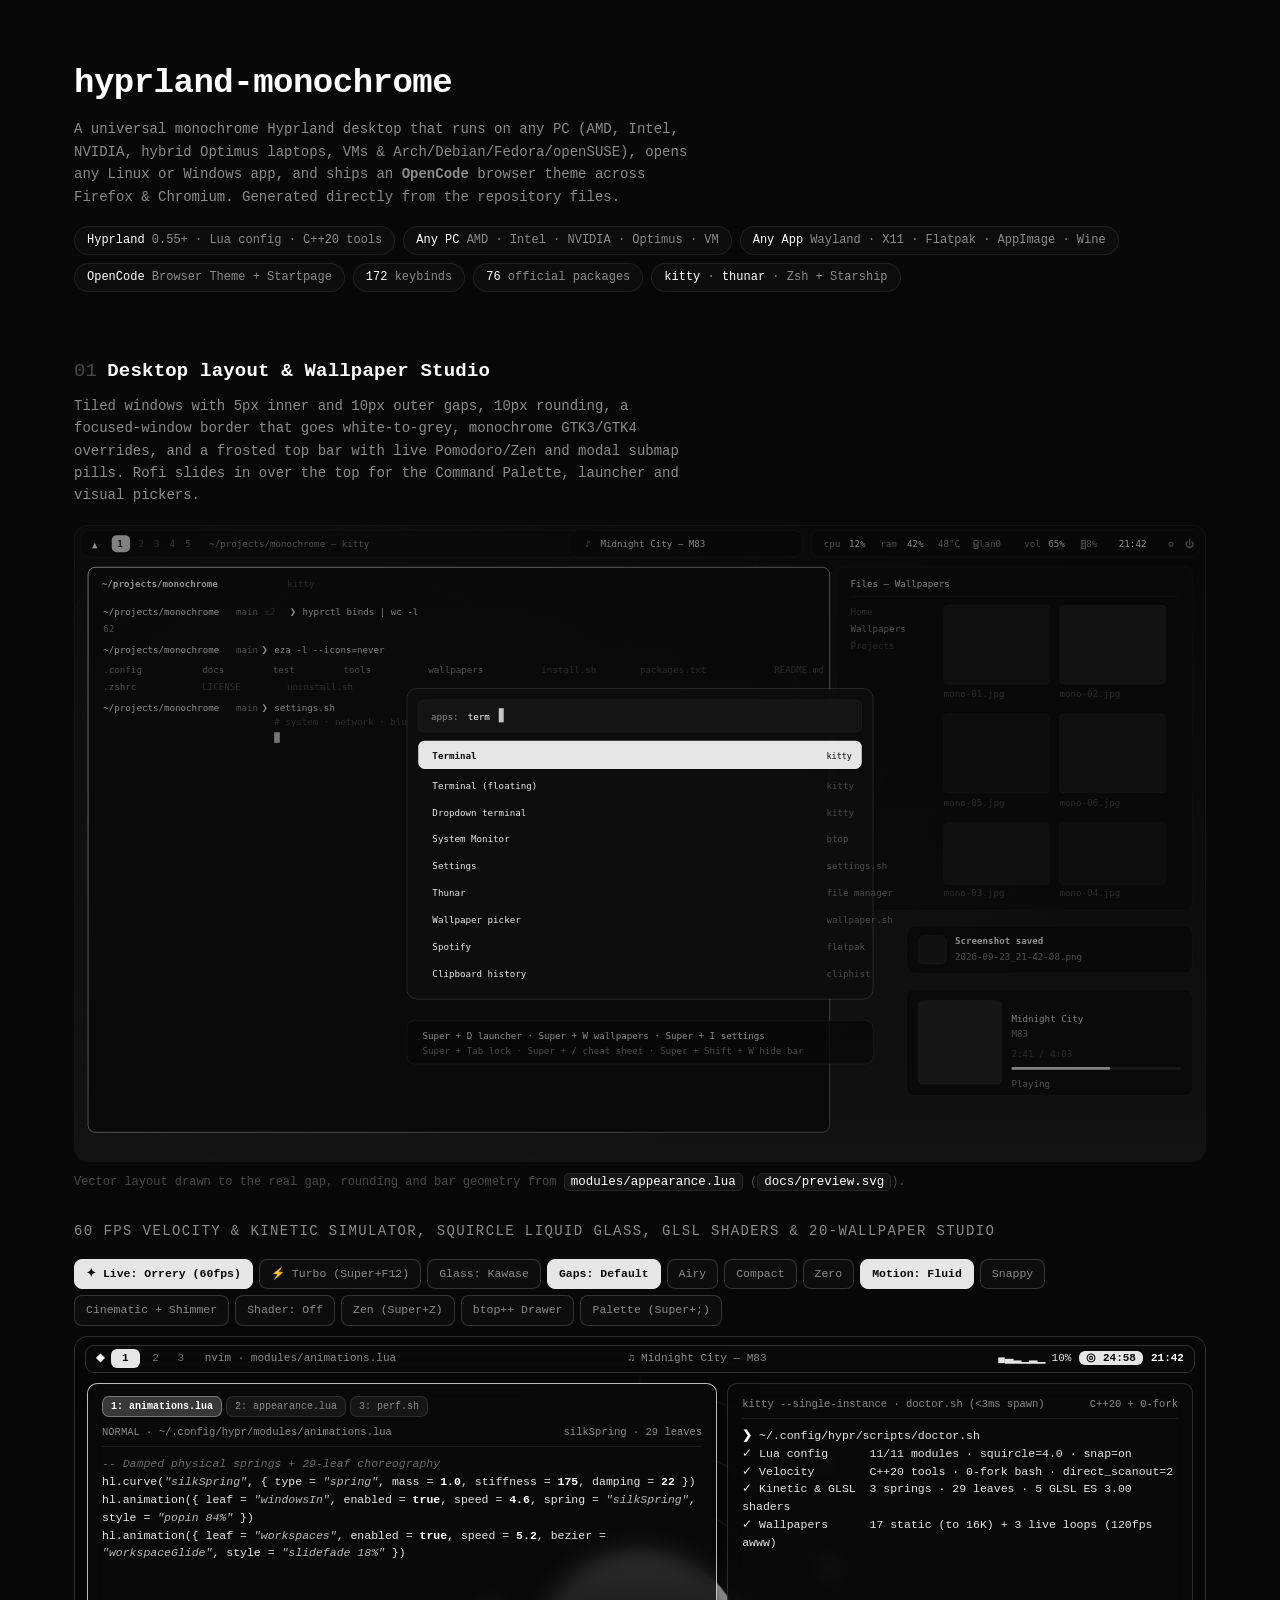
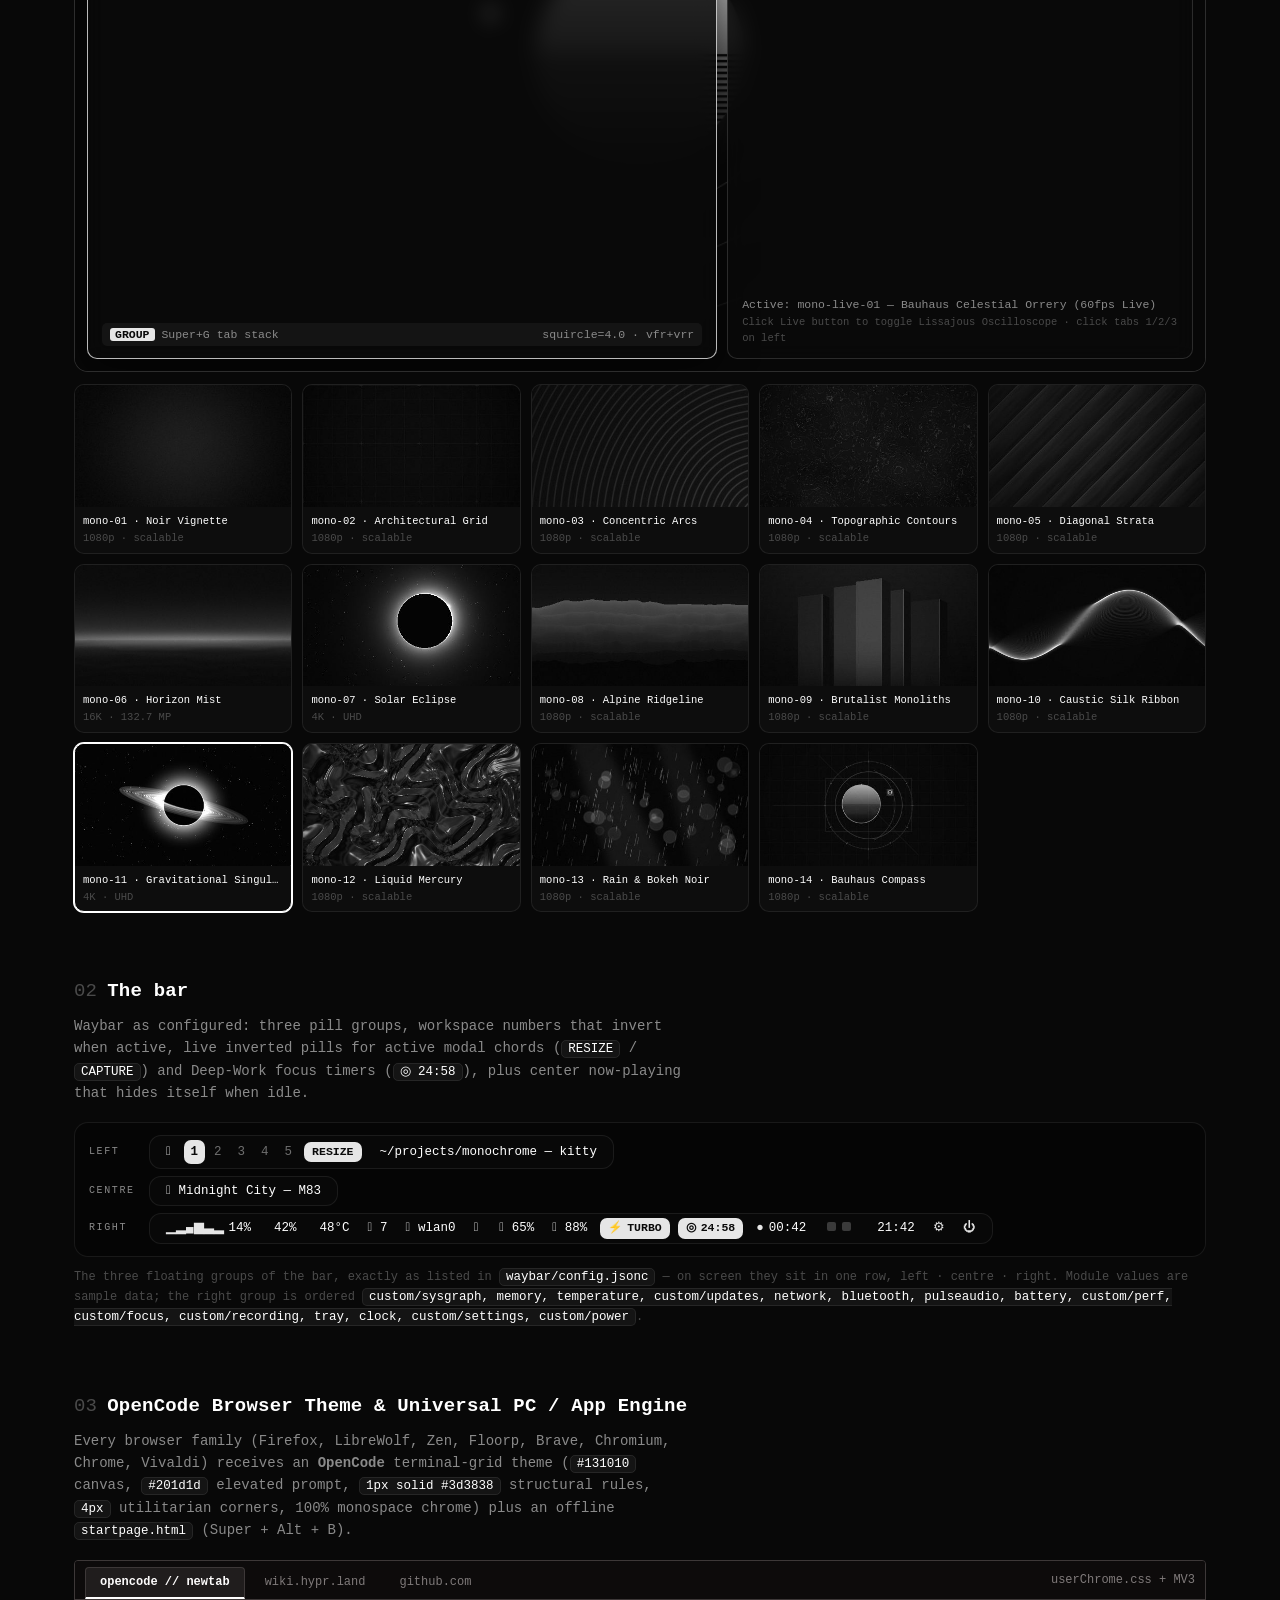
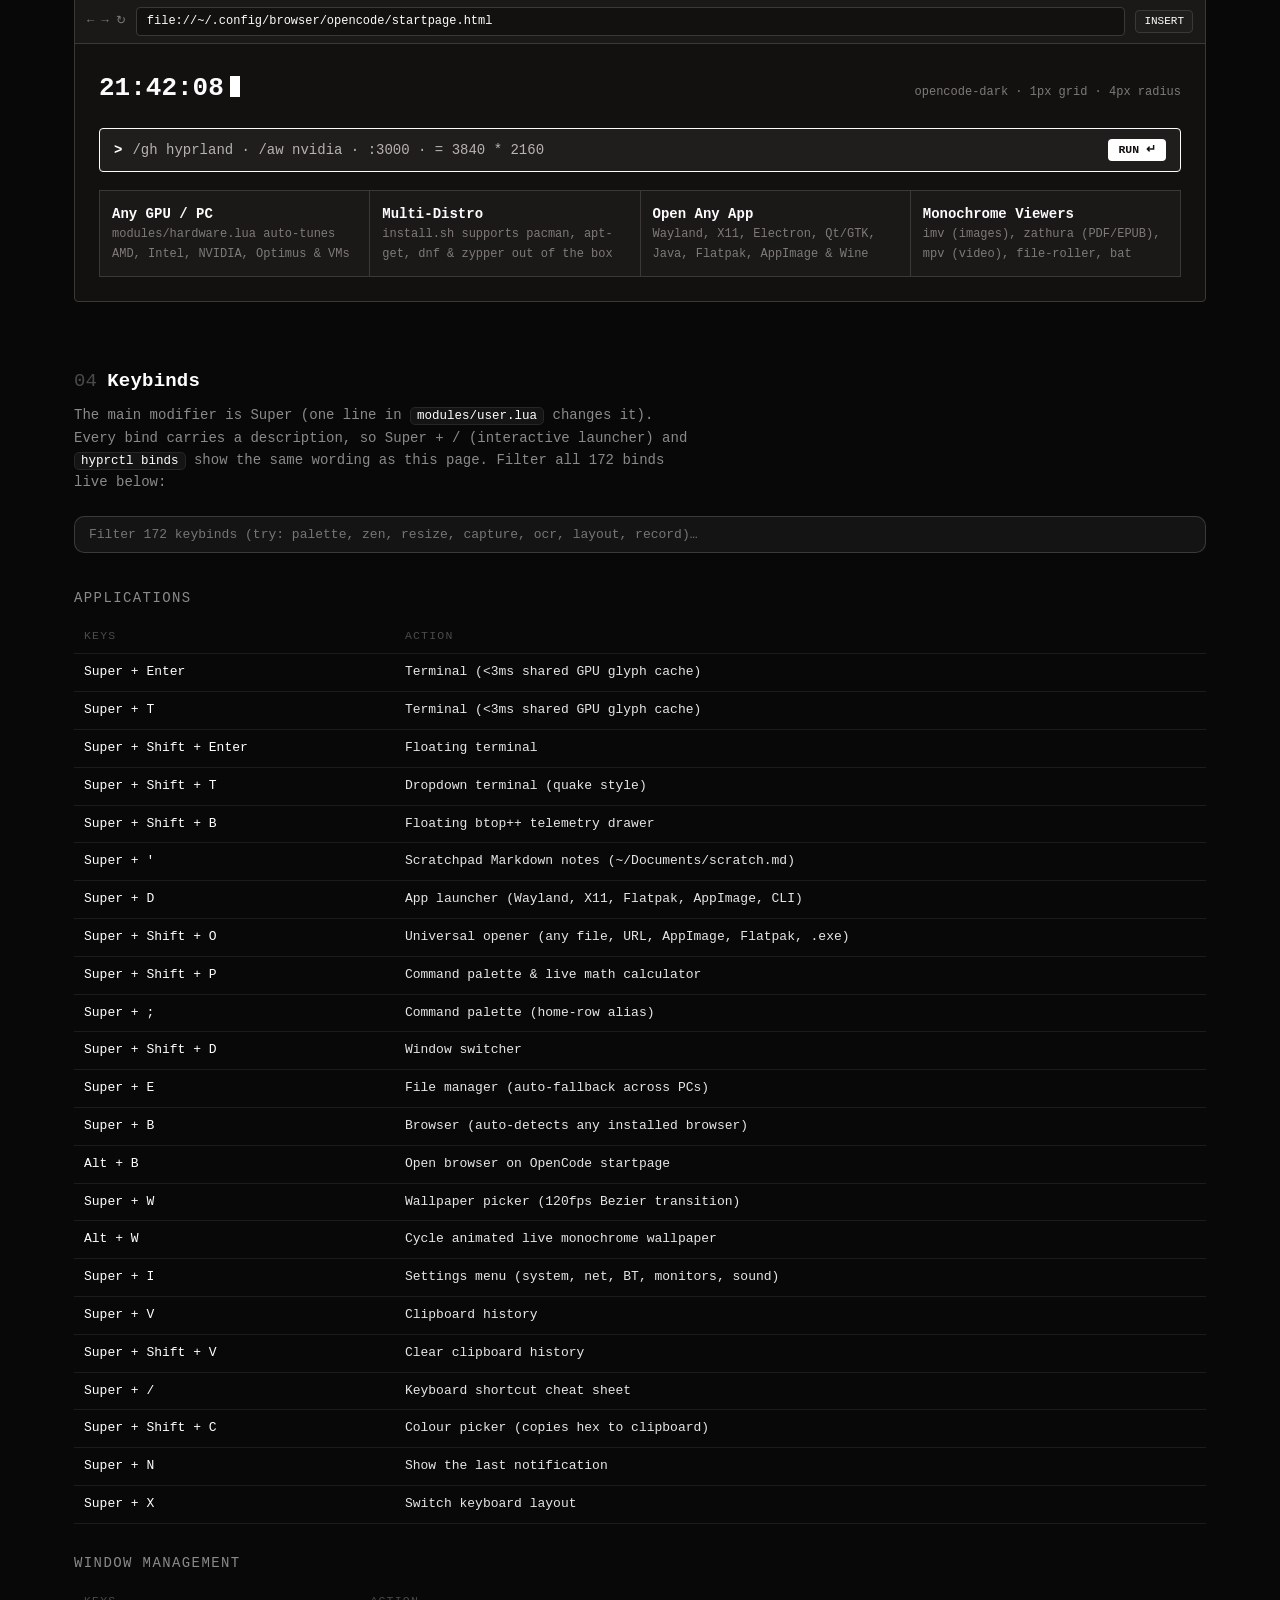
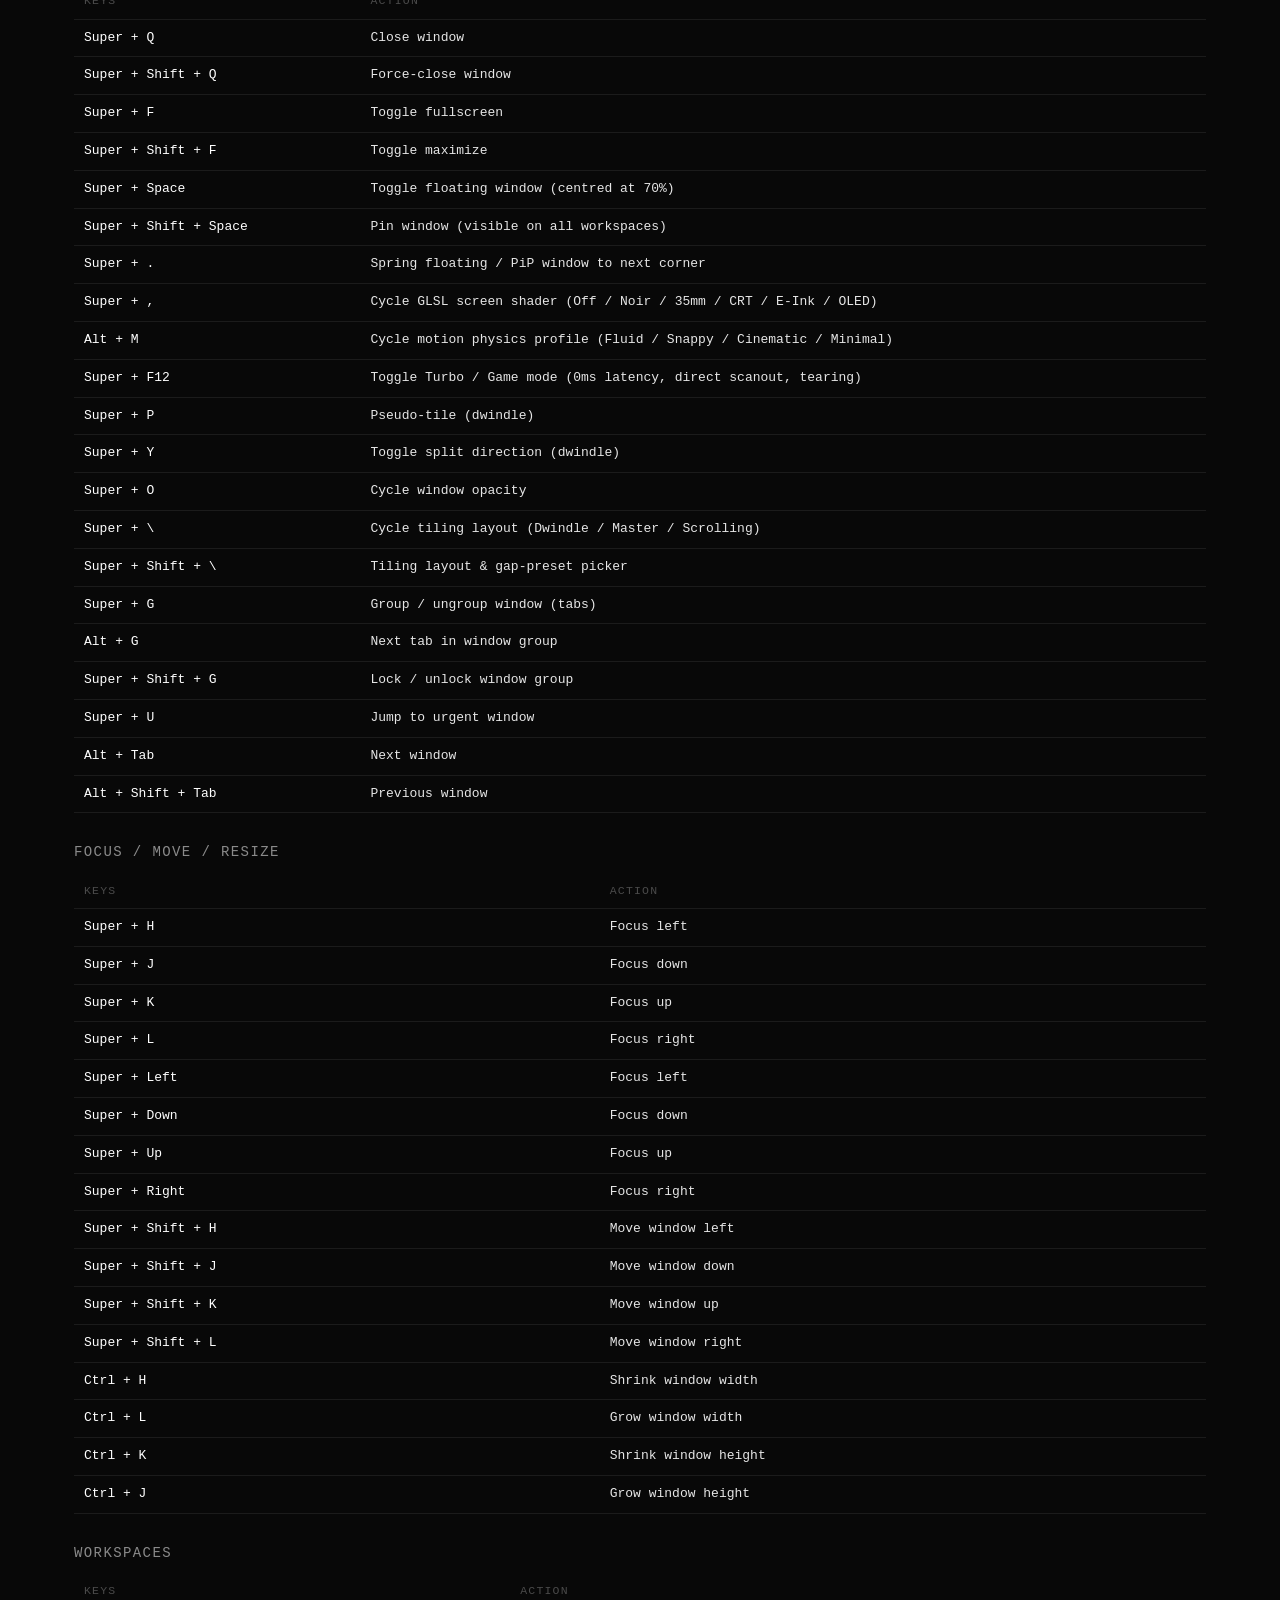
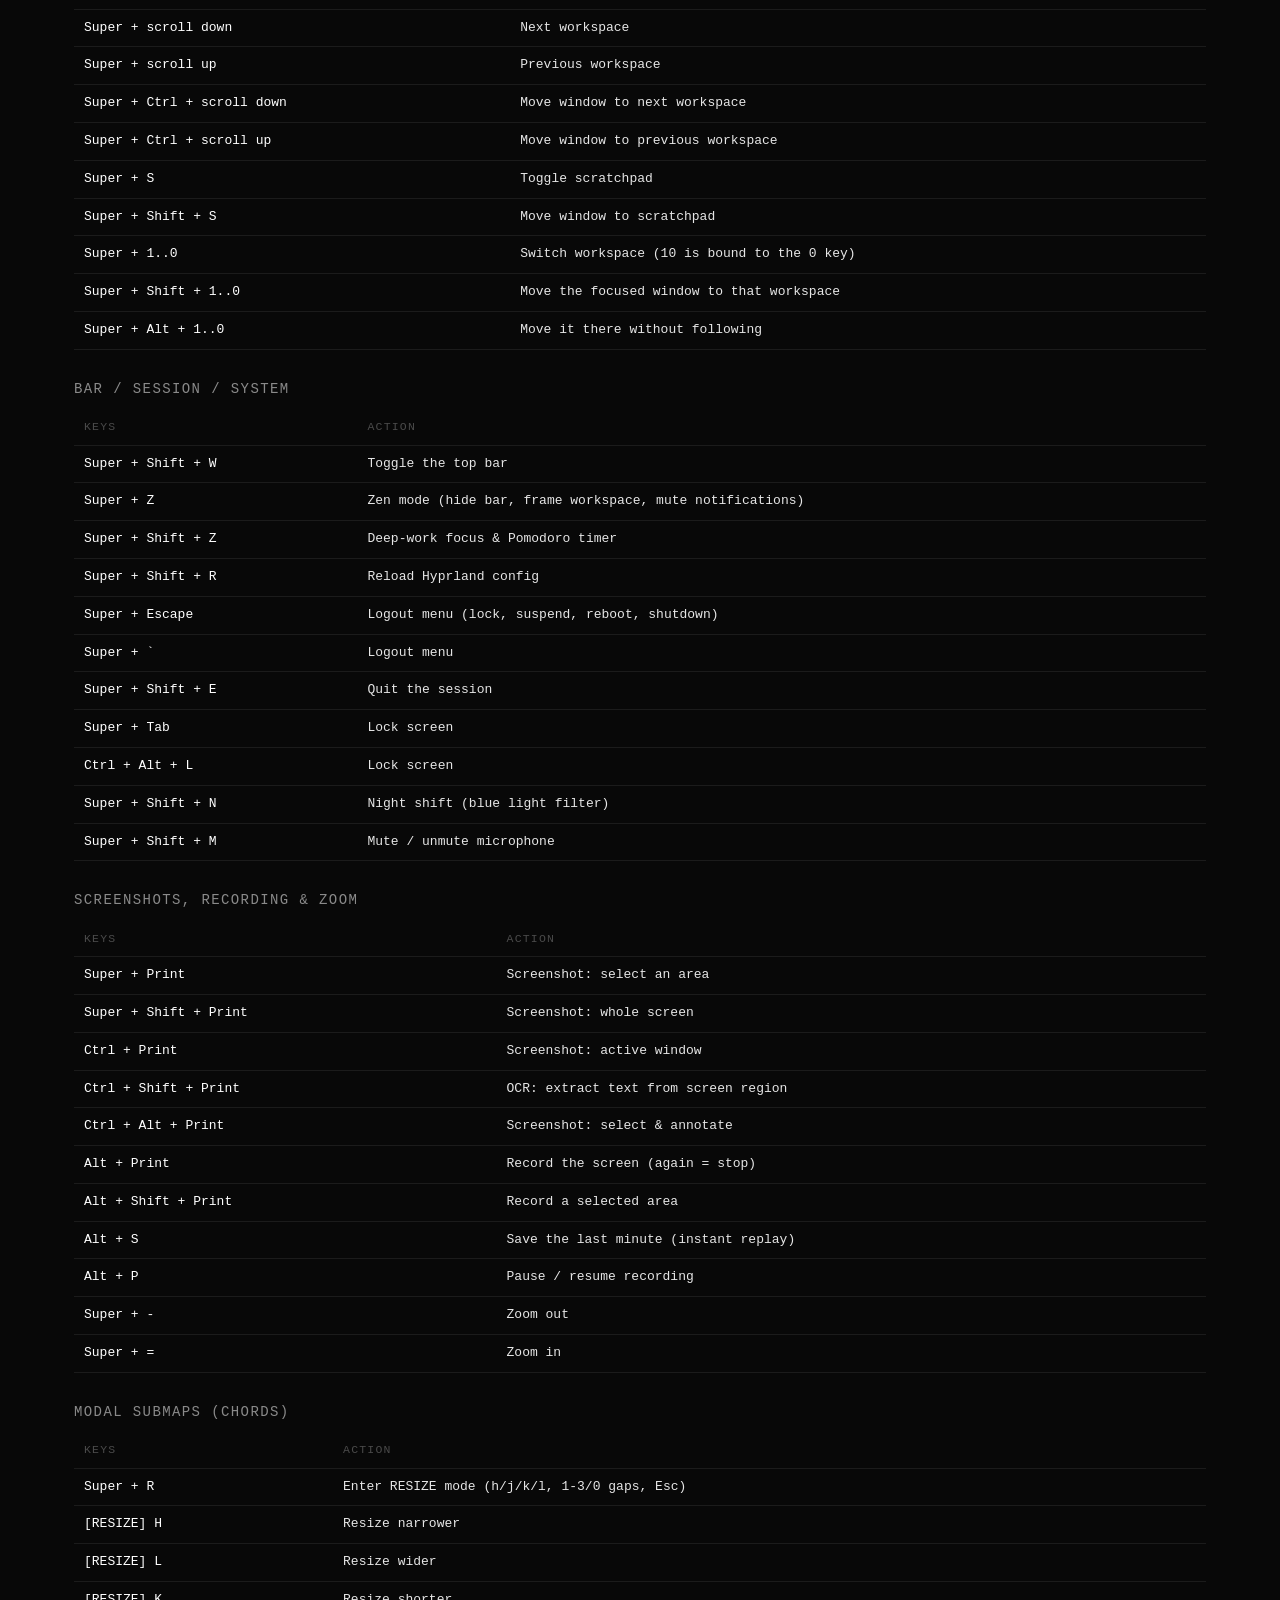
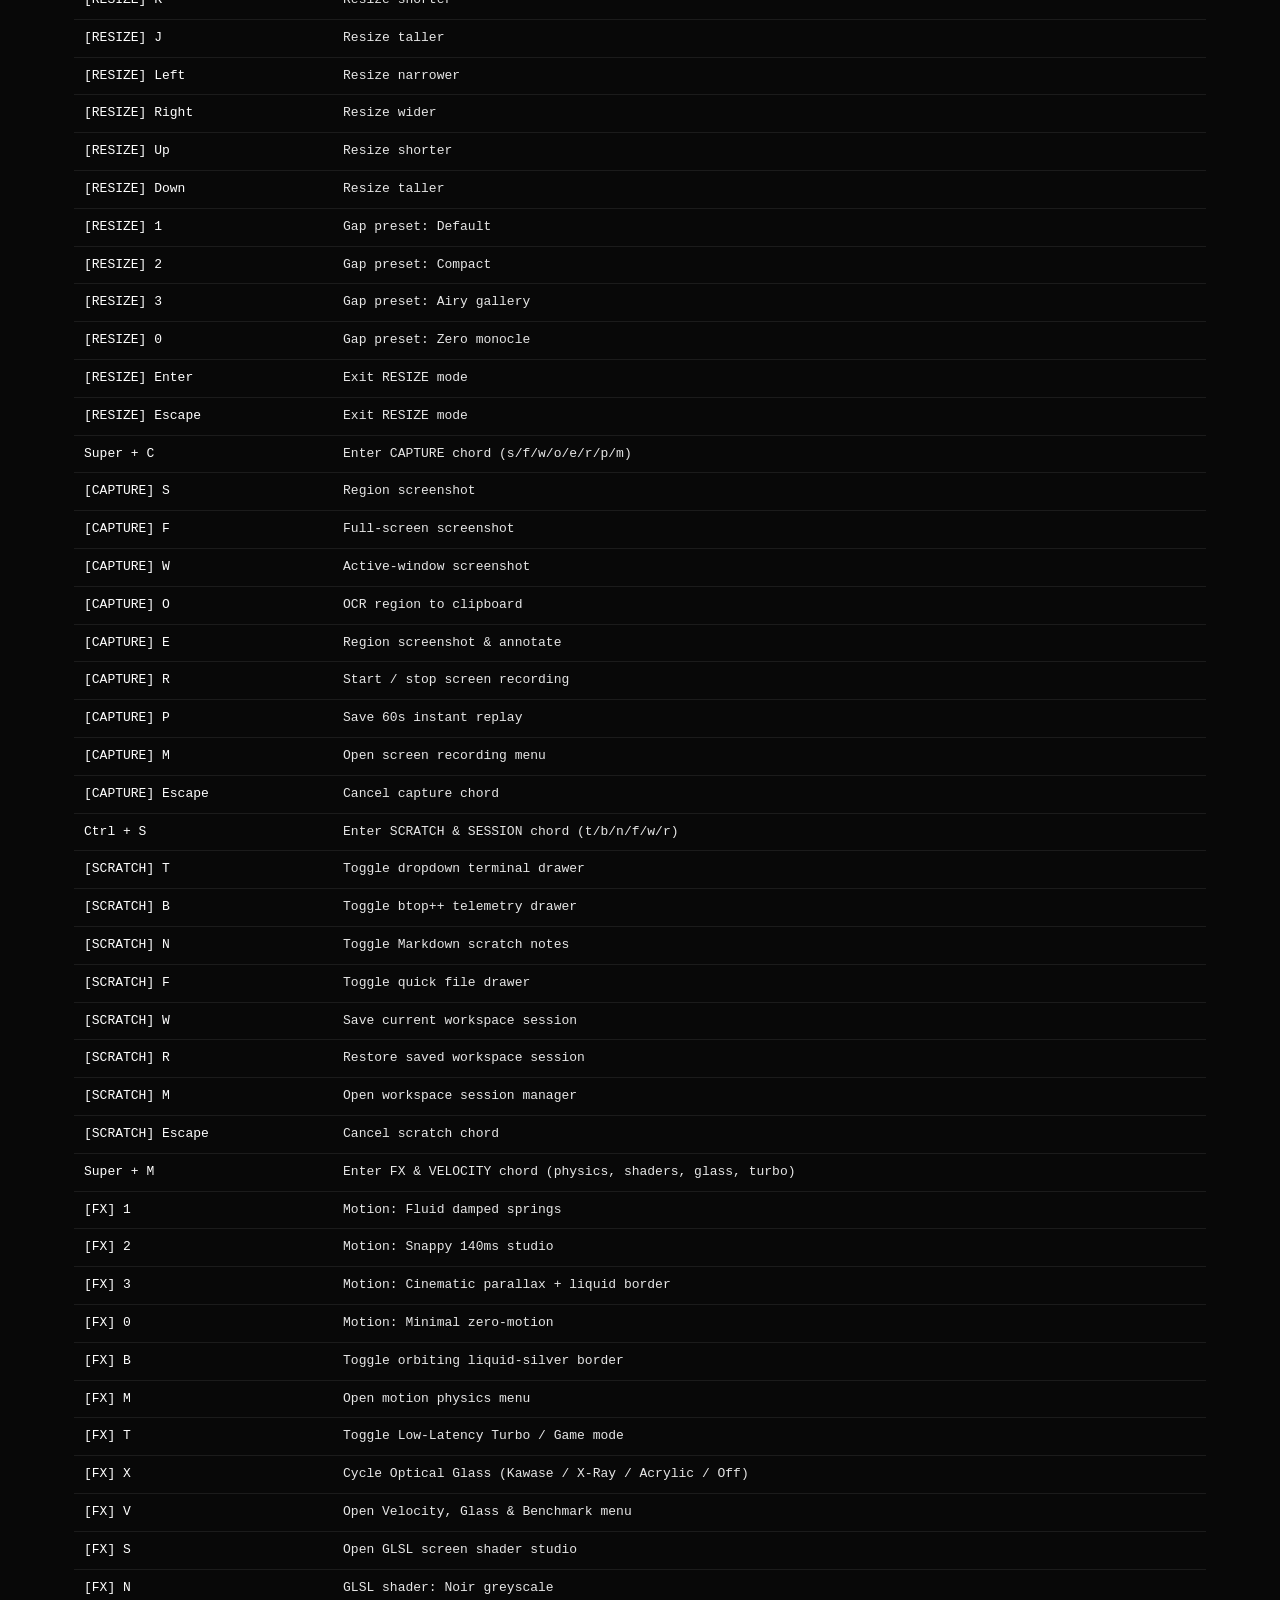
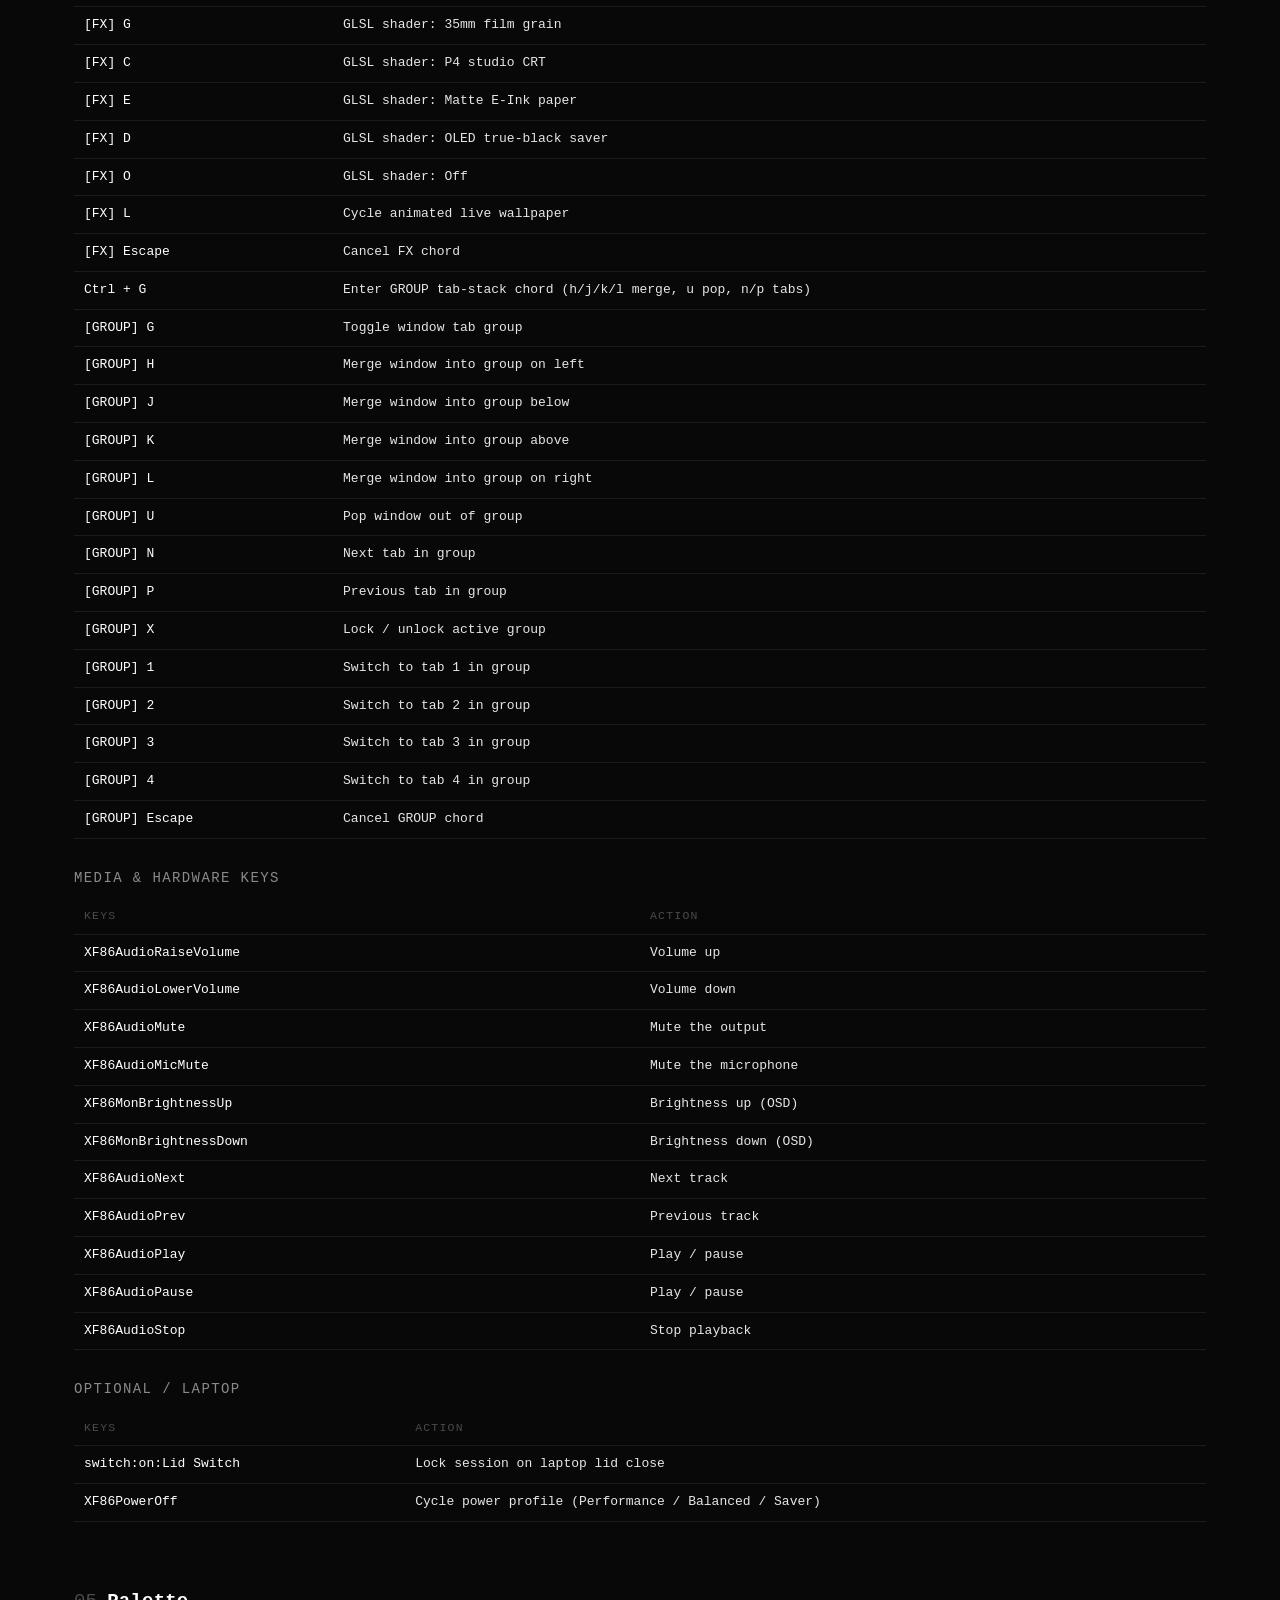
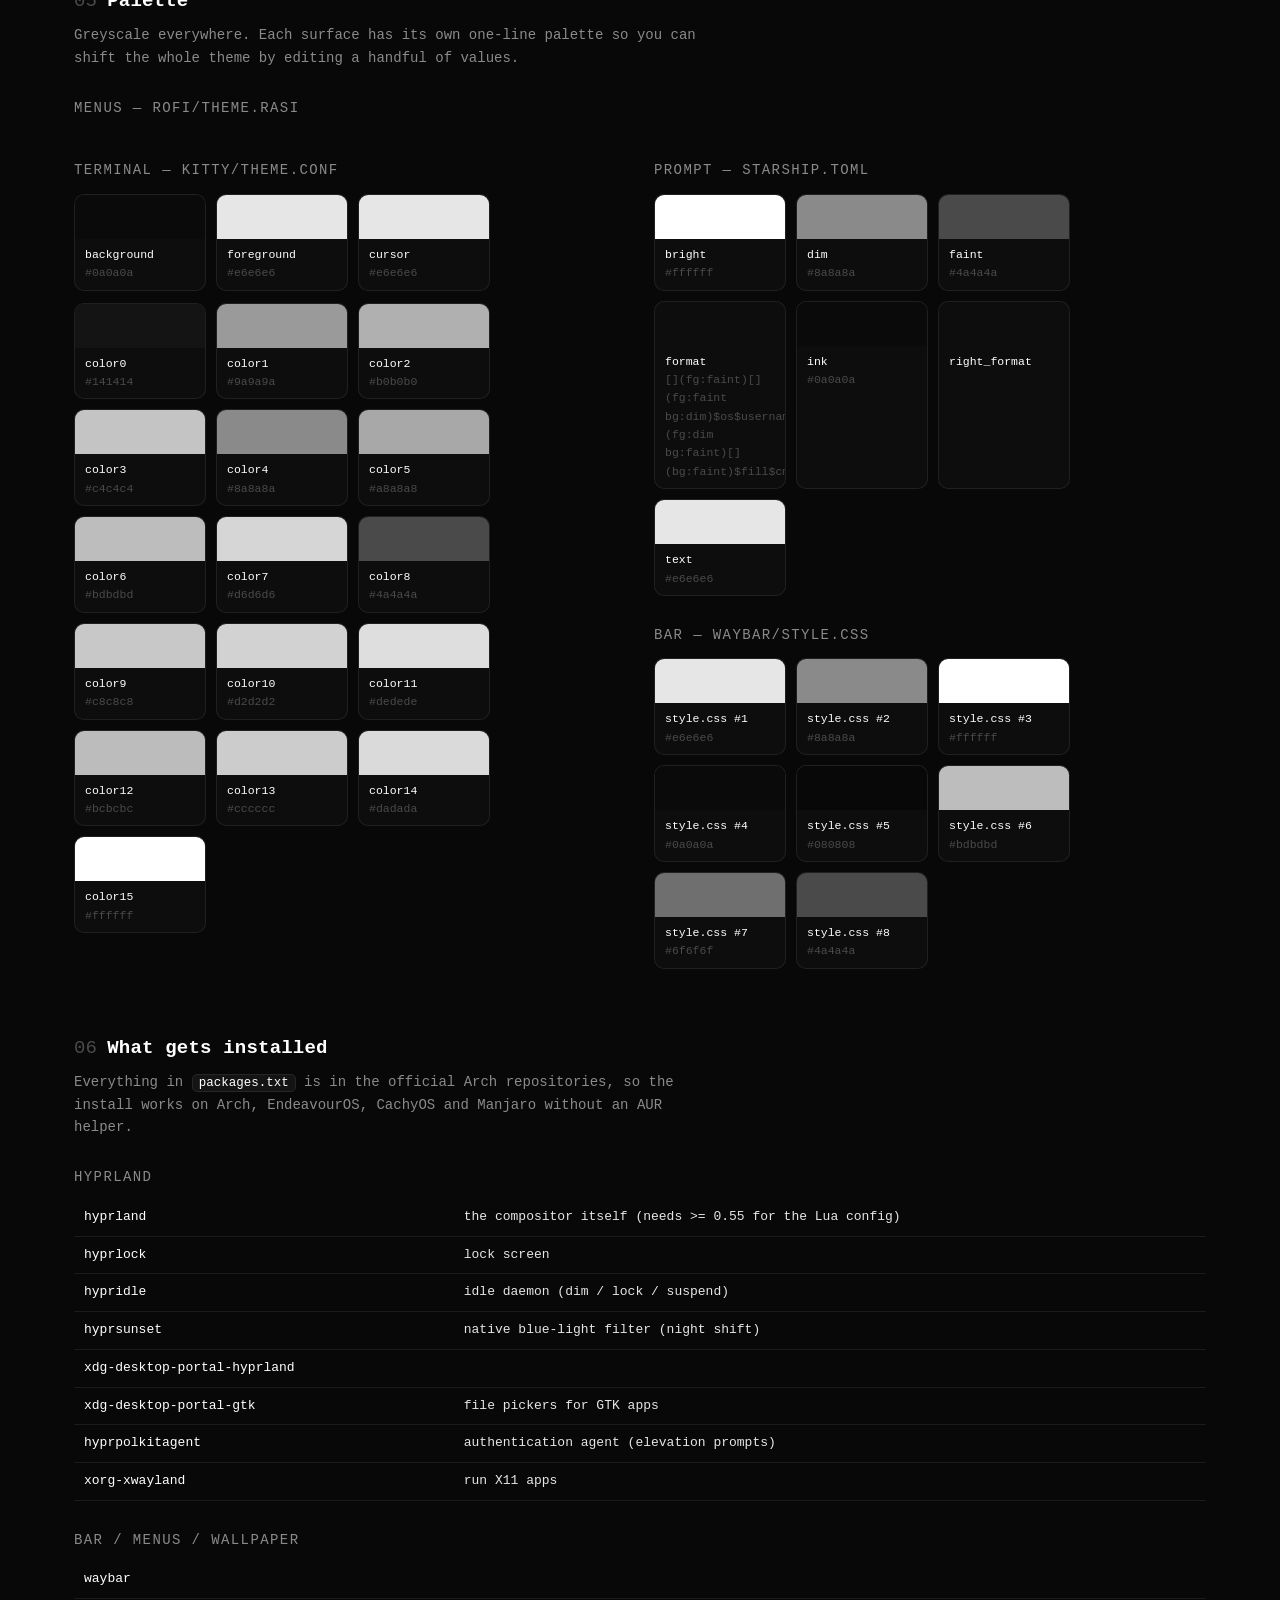
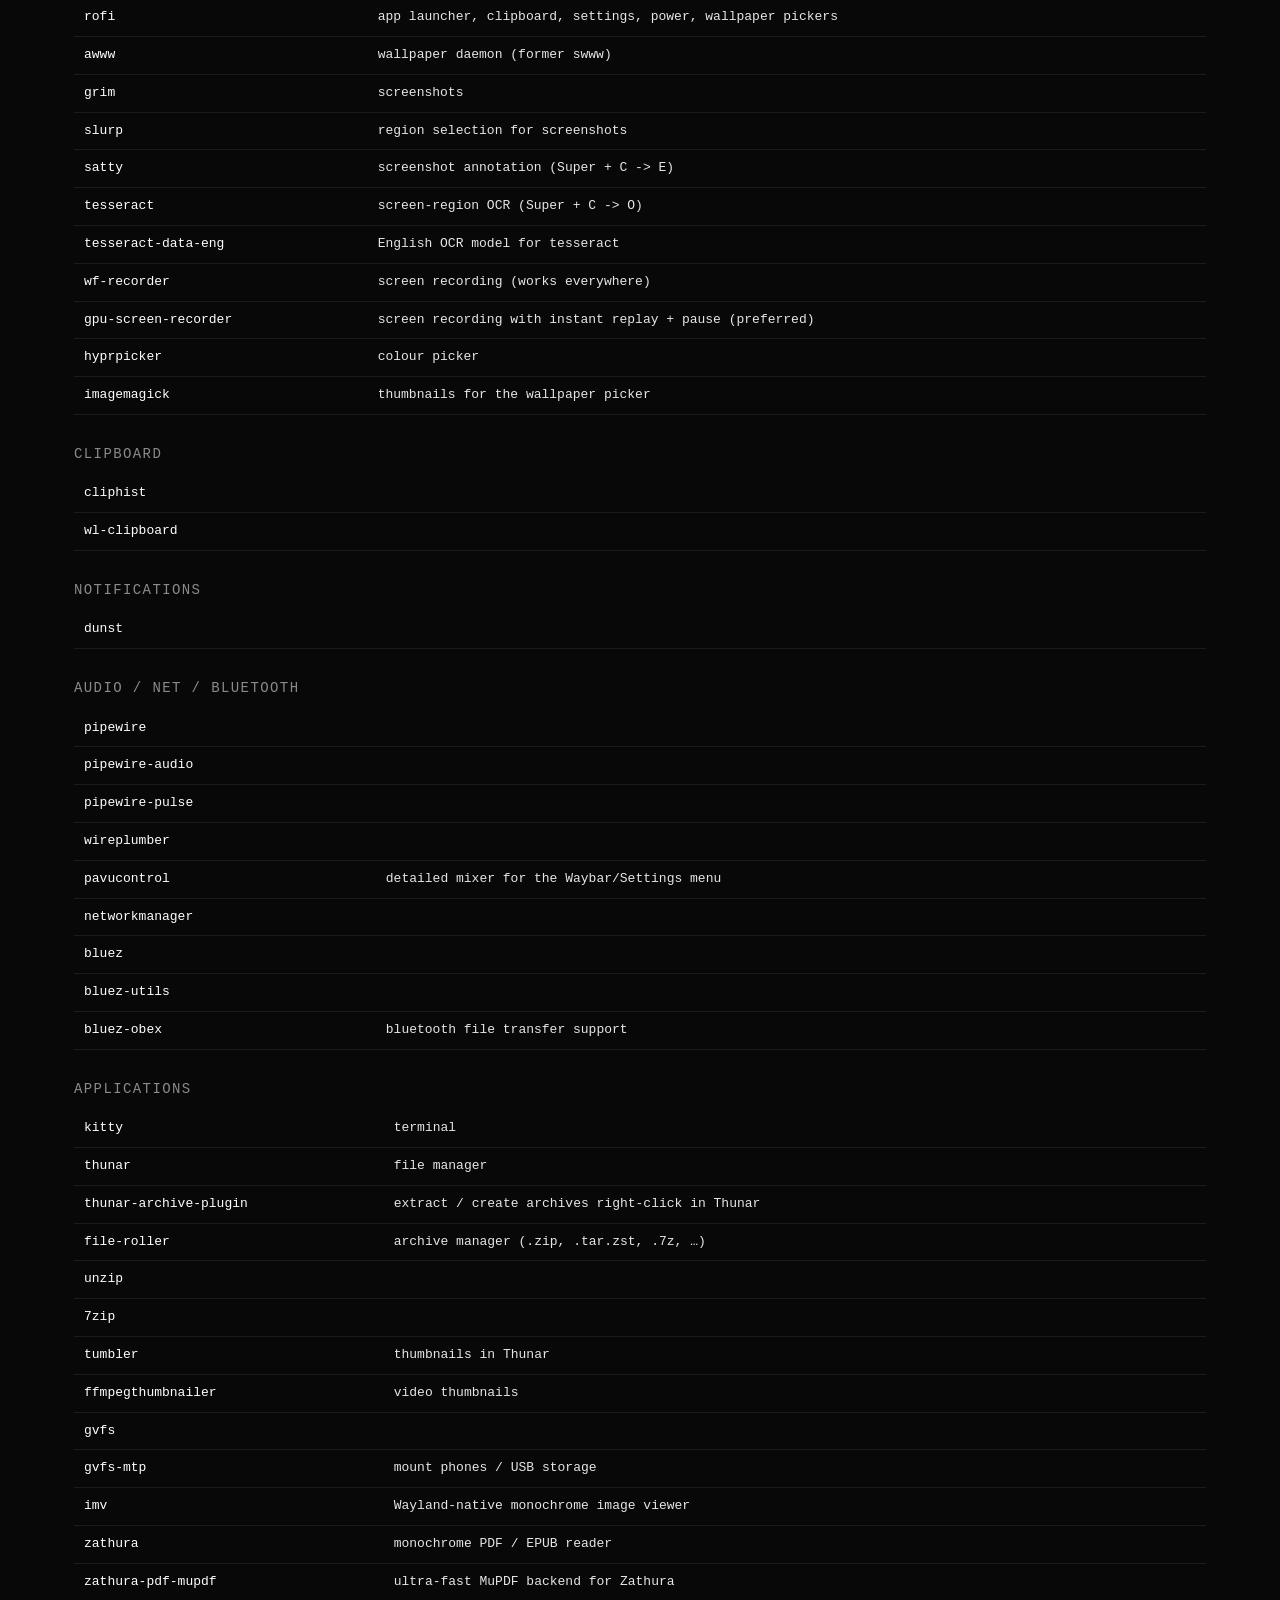
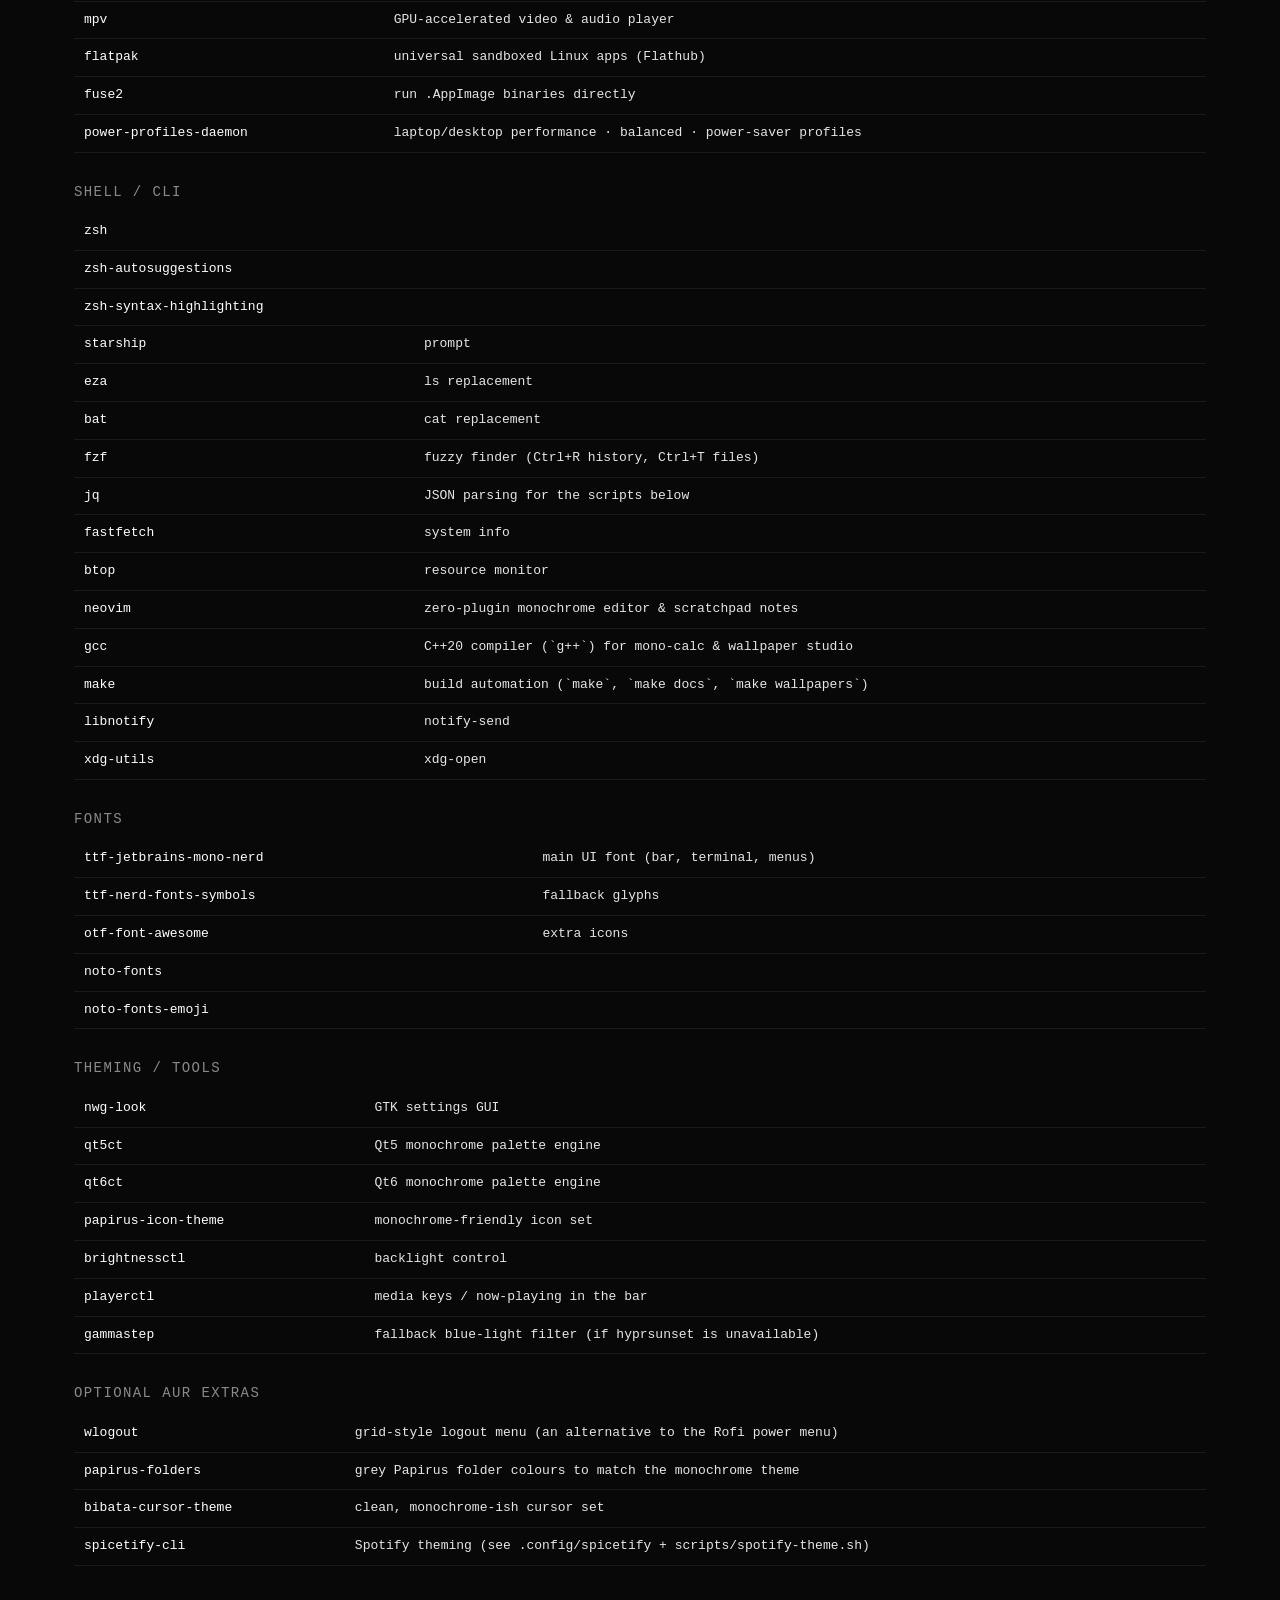
==== commit e95ec1ec: "feat(site): add live 60fps animated website, C++20 HTTP server & GitHub Pages workflow" ====
--- a/docs/preview.html
+++ b/docs/preview.html
@@ -551,7 +551,7 @@
   <p class="lead">Hyprland reads <code>hyprland.lua</code>, which loads the modules beside it —
   so the file you normally open is <code>modules/user.lua</code>. Native C++20 tools build
   the wallpapers, docs and expression engine; shell scripts drive the menus and bar helpers.</p>
-  <div class="tree"><div><span class="d">.config/</span></div><div>│  <span class="d">bat/</span></div><div>│  │  <span class="">config</span></div><div>│  <span class="d">browser/</span></div><div>│  │  <span class="d">opencode/</span></div><div>│  │  │  <span class="d">chromium-newtab/</span></div><div>│  │  │  │  <span class="">manifest.json</span></div><div>│  │  │  │  <span class="">newtab.js</span></div><div>│  │  │  │  <span class="">startpage.html</span></div><div>│  │  │  <span class="d">chromium-theme/</span></div><div>│  │  │  │  <span class="">manifest.json</span></div><div>│  │  │  <span class="d">firefox/</span></div><div>│  │  │  │  <span class="">user.js</span></div><div>│  │  │  │  <span class="">userChrome.css</span></div><div>│  │  │  │  <span class="">userContent.css</span></div><div>│  │  │  <span class="">startpage.html</span></div><div>│  <span class="d">btop/</span></div><div>│  │  <span class="">btop.conf</span></div><div>│  │  <span class="d">themes/</span></div><div>│  │  │  <span class="">mono.theme</span></div><div>│  <span class="d">dunst/</span></div><div>│  │  <span class="">dunstrc</span></div><div>│  <span class="">electron-flags.conf</span></div><div>│  <span class="d">fastfetch/</span></div><div>│  │  <span class="">config.jsonc</span></div><div>│  <span class="d">gtk-3.0/</span></div><div>│  │  <span class="">gtk.css</span></div><div>│  │  <span class="">settings.ini</span></div><div>│  <span class="d">gtk-4.0/</span></div><div>│  │  <span class="">gtk.css</span></div><div>│  │  <span class="">settings.ini</span></div><div>│  <span class="d">hypr/</span></div><div>│  │  <span class="">hypridle.conf</span></div><div>│  │  <span class="">hyprland.lua</span></div><div>│  │  <span class="">hyprlock.conf</span></div><div>│  │  <span class="">hyprsunset.conf</span></div><div>│  │  <span class="d">modules/</span></div><div>│  │  │  <span class="">animations.lua</span></div><div>│  │  │  <span class="">appearance.lua</span></div><div>│  │  │  <span class="">autostart.lua</span></div><div>│  │  │  <span class="">binds.lua</span></div><div>│  │  │  <span class="">hardware.lua</span></div><div>│  │  │  <span class="">monitors.lua</span></div><div>│  │  │  <span class="">rules.lua</span></div><div>│  │  │  <span class="">smart.lua</span></div><div>│  │  │  <span class="">user.lua</span></div><div>│  │  <span class="d">scripts/</span></div><div>│  │  │  <span class="">brightness.sh</span></div><div>│  │  │  <span class="">browser-theme.sh</span></div><div>│  │  │  <span class="">clipboard.sh</span></div><div>│  │  │  <span class="">doctor.sh</span></div><div>│  │  │  <span class="">float-center.sh</span></div><div>│  │  │  <span class="">focus.sh</span></div><div>│  │  │  <span class="">hardware.sh</span></div><div>│  │  │  <span class="">layout.sh</span></div><div>│  │  │  <span class="">lib.sh</span></div><div>│  │  │  <span class="">menu.sh</span></div><div>│  │  │  <span class="">motion.sh</span></div><div>│  │  │  <span class="">nightshift.sh</span></div><div>│  │  │  <span class="">opacity.sh</span></div><div>│  │  │  <span class="">open-app.sh</span></div><div>│  │  │  <span class="">palette.sh</span></div><div>│  │  │  <span class="">perf.sh</span></div><div>│  │  │  <span class="">pip-corner.sh</span></div><div>│  │  │  <span class="">polkit.sh</span></div><div>│  │  │  <span class="">powermenu.sh</span></div><div>│  │  │  <span class="">record.sh</span></div><div>│  │  │  <span class="">scratchpad.sh</span></div><div>│  │  │  <span class="">scratchterm.sh</span></div><div>│  │  │  <span class="">screenshot.sh</span></div><div>│  │  │  <span class="">session.sh</span></div><div>│  │  │  <span class="">settings.sh</span></div><div>│  │  │  <span class="">shader.sh</span></div><div>│  │  │  <span class="">spotify-theme.sh</span></div><div>│  │  │  <span class="">volume.sh</span></div><div>│  │  │  <span class="">wallpaper.sh</span></div><div>│  │  │  <span class="">waybar-toggle.sh</span></div><div>│  │  │  <span class="">workspace-session.sh</span></div><div>│  │  │  <span class="">zoom.sh</span></div><div>│  │  <span class="d">shaders/</span></div><div>│  │  │  <span class="">cinema-grain.frag</span></div><div>│  │  │  <span class="">crt-studio.frag</span></div><div>│  │  │  <span class="">noir.frag</span></div><div>│  │  │  <span class="">oled-pitch.frag</span></div><div>│  │  │  <span class="">paper-eink.frag</span></div><div>│  │  <span class="d">src/</span></div><div>│  │  │  <span class="">mono-calc.cpp</span></div><div>│  <span class="d">imv/</span></div><div>│  │  <span class="">config</span></div><div>│  <span class="d">kitty/</span></div><div>│  │  <span class="">kitty.conf</span></div><div>│  │  <span class="">theme.conf</span></div><div>│  <span class="">mimeapps.list</span></div><div>│  <span class="d">mpv/</span></div><div>│  │  <span class="">mpv.conf</span></div><div>│  <span class="d">nvim/</span></div><div>│  │  <span class="d">colors/</span></div><div>│  │  │  <span class="">monochrome.lua</span></div><div>│  │  <span class="">init.lua</span></div><div>│  <span class="d">opencode/</span></div><div>│  │  <span class="d">themes/</span></div><div>│  │  │  <span class="">monochrome.json</span></div><div>│  │  <span class="">tui.json</span></div><div>│  <span class="d">qt5ct/</span></div><div>│  │  <span class="d">colors/</span></div><div>│  │  │  <span class="">Monochrome.conf</span></div><div>│  │  <span class="">qt5ct.conf</span></div><div>│  <span class="d">qt6ct/</span></div><div>│  │  <span class="d">colors/</span></div><div>│  │  │  <span class="">Monochrome.conf</span></div><div>│  │  <span class="">qt6ct.conf</span></div><div>│  <span class="d">rofi/</span></div><div>│  │  <span class="">clipboard.rasi</span></div><div>│  │  <span class="">keybinds.rasi</span></div><div>│  │  <span class="">launcher.rasi</span></div><div>│  │  <span class="">palette.rasi</span></div><div>│  │  <span class="">powermenu.rasi</span></div><div>│  │  <span class="">settings.rasi</span></div><div>│  │  <span class="">theme.rasi</span></div><div>│  │  <span class="">wallpaper.rasi</span></div><div>│  <span class="d">spicetify/</span></div><div>│  │  <span class="d">Themes/</span></div><div>│  │  │  <span class="d">monochrome/</span></div><div>│  │  │  │  <span class="">color.ini</span></div><div>│  │  │  │  <span class="">user.css</span></div><div>│  <span class="">starship.toml</span></div><div>│  <span class="d">uwsm/</span></div><div>│  │  <span class="">env</span></div><div>│  <span class="d">waybar/</span></div><div>│  │  <span class="">config.jsonc</span></div><div>│  │  <span class="d">scripts/</span></div><div>│  │  │  <span class="">sysgraph.sh</span></div><div>│  │  │  <span class="">updates.sh</span></div><div>│  │  <span class="">style.css</span></div><div>│  <span class="d">wlogout/</span></div><div>│  │  <span class="">layout</span></div><div>│  │  <span class="">style.css</span></div><div>│  <span class="d">xdg-desktop-portal/</span></div><div>│  │  <span class="">hyprland-portals.conf</span></div><div>│  <span class="d">zathura/</span></div><div>│  │  <span class="">zathurarc</span></div><div><span class="">.editorconfig</span></div><div><span class="">.gitattributes</span></div><div><span class="d">.github/</span></div><div>│  <span class="d">workflows/</span></div><div>│  │  <span class="">ci.yml</span></div><div><span class="">.gitignore</span></div><div><span class="">.zshrc</span></div><div><span class="">CHANGELOG.md</span></div><div><span class="">CONTRIBUTING.md</span></div><div><span class="">LICENSE</span></div><div><span class="">Makefile</span></div><div><span class="">README.md</span></div><div><span class="">aur-packages.txt</span></div><div><span class="d">docs/</span></div><div>│  <span class="">CUSTOMIZE.md</span></div><div>│  <span class="">INSTALL.md</span></div><div>│  <span class="">KEYBINDS.md</span></div><div>│  <span class="">ON-WINDOWS.md</span></div><div>│  <span class="">QUICKSTART.md</span></div><div>│  <span class="">TROUBLESHOOTING.md</span></div><div>│  <span class="">desktop-demo.mp4</span></div><div>│  <span class="">preview.html</span></div><div>│  <span class="">preview.png</span></div><div>│  <span class="">preview.svg</span></div><div>│  <span class="">test-run.mp4</span></div><div><span class="d">include/</span></div><div>│  <span class="">keybind_table.hpp</span></div><div>│  <span class="">mono_config.hpp</span></div><div>│  <span class="">mono_image.hpp</span></div><div><span class="">install.sh</span></div><div><span class="">packages.txt</span></div><div><span class="d">test/</span></div><div>│  <span class="">install-sandbox.sh</span></div><div>│  <span class="">run-all.sh</span></div><div>│  <span class="">smoke-test.sh</span></div><div><span class="d">tools/</span></div><div>│  <span class="">build-preview.cpp</span></div><div>│  <span class="">build-windows-kit.cpp</span></div><div>│  <span class="">demo.sh</span></div><div>│  <span class="">keybind-table.cpp</span></div><div>│  <span class="">mono-util.cpp</span></div><div>│  <span class="">record-desktop.sh</span></div><div><span class="">uninstall.sh</span></div><div><span class="d">wallpapers/</span></div><div>│  <span class="">animate.cpp</span></div><div>│  <span class="">generate.cpp</span></div><div>│  <span class="">generate.hpp</span></div><div>│  <span class="">mono-01.jpg</span></div><div>│  <span class="">mono-02.jpg</span></div><div>│  <span class="">mono-03.jpg</span></div><div>│  <span class="">mono-04.jpg</span></div><div>│  <span class="">mono-05.jpg</span></div><div>│  <span class="">mono-06-16k.jpg</span></div><div>│  <span class="">mono-06.jpg</span></div><div>│  <span class="">mono-07-4k.jpg</span></div><div>│  <span class="">mono-07.jpg</span></div><div>│  <span class="">mono-08.jpg</span></div><div>│  <span class="">mono-09.jpg</span></div><div>│  <span class="">mono-10.jpg</span></div><div>│  <span class="">mono-11-4k.jpg</span></div><div>│  <span class="">mono-11.jpg</span></div><div>│  <span class="">mono-12.jpg</span></div><div>│  <span class="">mono-13.jpg</span></div><div>│  <span class="">mono-14.jpg</span></div><div>│  <span class="">mono-live-01-orbital.gif</span></div><div>│  <span class="">mono-live-02-pulse.gif</span></div><div>│  <span class="">mono-live-03-lissajous.gif</span></div><div><span class="d">windows/</span></div><div>│  <span class="">glazewm-config.yaml</span></div><div>│  <span class="">windows-terminal-scheme.json</span></div><div>│  <span class="">windows-terminal-settings.json</span></div></div>
+  <div class="tree"><div><span class="d">.config/</span></div><div>│  <span class="d">bat/</span></div><div>│  │  <span class="">config</span></div><div>│  <span class="d">browser/</span></div><div>│  │  <span class="d">opencode/</span></div><div>│  │  │  <span class="d">chromium-newtab/</span></div><div>│  │  │  │  <span class="">manifest.json</span></div><div>│  │  │  │  <span class="">newtab.js</span></div><div>│  │  │  │  <span class="">startpage.html</span></div><div>│  │  │  <span class="d">chromium-theme/</span></div><div>│  │  │  │  <span class="">manifest.json</span></div><div>│  │  │  <span class="d">firefox/</span></div><div>│  │  │  │  <span class="">user.js</span></div><div>│  │  │  │  <span class="">userChrome.css</span></div><div>│  │  │  │  <span class="">userContent.css</span></div><div>│  │  │  <span class="">startpage.html</span></div><div>│  <span class="d">btop/</span></div><div>│  │  <span class="">btop.conf</span></div><div>│  │  <span class="d">themes/</span></div><div>│  │  │  <span class="">mono.theme</span></div><div>│  <span class="d">dunst/</span></div><div>│  │  <span class="">dunstrc</span></div><div>│  <span class="">electron-flags.conf</span></div><div>│  <span class="d">fastfetch/</span></div><div>│  │  <span class="">config.jsonc</span></div><div>│  <span class="d">gtk-3.0/</span></div><div>│  │  <span class="">gtk.css</span></div><div>│  │  <span class="">settings.ini</span></div><div>│  <span class="d">gtk-4.0/</span></div><div>│  │  <span class="">gtk.css</span></div><div>│  │  <span class="">settings.ini</span></div><div>│  <span class="d">hypr/</span></div><div>│  │  <span class="">hypridle.conf</span></div><div>│  │  <span class="">hyprland.lua</span></div><div>│  │  <span class="">hyprlock.conf</span></div><div>│  │  <span class="">hyprsunset.conf</span></div><div>│  │  <span class="d">modules/</span></div><div>│  │  │  <span class="">animations.lua</span></div><div>│  │  │  <span class="">appearance.lua</span></div><div>│  │  │  <span class="">autostart.lua</span></div><div>│  │  │  <span class="">binds.lua</span></div><div>│  │  │  <span class="">hardware.lua</span></div><div>│  │  │  <span class="">monitors.lua</span></div><div>│  │  │  <span class="">rules.lua</span></div><div>│  │  │  <span class="">smart.lua</span></div><div>│  │  │  <span class="">user.lua</span></div><div>│  │  <span class="d">scripts/</span></div><div>│  │  │  <span class="">brightness.sh</span></div><div>│  │  │  <span class="">browser-theme.sh</span></div><div>│  │  │  <span class="">clipboard.sh</span></div><div>│  │  │  <span class="">doctor.sh</span></div><div>│  │  │  <span class="">float-center.sh</span></div><div>│  │  │  <span class="">focus.sh</span></div><div>│  │  │  <span class="">hardware.sh</span></div><div>│  │  │  <span class="">layout.sh</span></div><div>│  │  │  <span class="">lib.sh</span></div><div>│  │  │  <span class="">menu.sh</span></div><div>│  │  │  <span class="">motion.sh</span></div><div>│  │  │  <span class="">nightshift.sh</span></div><div>│  │  │  <span class="">opacity.sh</span></div><div>│  │  │  <span class="">open-app.sh</span></div><div>│  │  │  <span class="">palette.sh</span></div><div>│  │  │  <span class="">perf.sh</span></div><div>│  │  │  <span class="">pip-corner.sh</span></div><div>│  │  │  <span class="">polkit.sh</span></div><div>│  │  │  <span class="">powermenu.sh</span></div><div>│  │  │  <span class="">record.sh</span></div><div>│  │  │  <span class="">scratchpad.sh</span></div><div>│  │  │  <span class="">scratchterm.sh</span></div><div>│  │  │  <span class="">screenshot.sh</span></div><div>│  │  │  <span class="">session.sh</span></div><div>│  │  │  <span class="">settings.sh</span></div><div>│  │  │  <span class="">shader.sh</span></div><div>│  │  │  <span class="">spotify-theme.sh</span></div><div>│  │  │  <span class="">volume.sh</span></div><div>│  │  │  <span class="">wallpaper.sh</span></div><div>│  │  │  <span class="">waybar-toggle.sh</span></div><div>│  │  │  <span class="">workspace-session.sh</span></div><div>│  │  │  <span class="">zoom.sh</span></div><div>│  │  <span class="d">shaders/</span></div><div>│  │  │  <span class="">cinema-grain.frag</span></div><div>│  │  │  <span class="">crt-studio.frag</span></div><div>│  │  │  <span class="">noir.frag</span></div><div>│  │  │  <span class="">oled-pitch.frag</span></div><div>│  │  │  <span class="">paper-eink.frag</span></div><div>│  │  <span class="d">src/</span></div><div>│  │  │  <span class="">mono-calc.cpp</span></div><div>│  <span class="d">imv/</span></div><div>│  │  <span class="">config</span></div><div>│  <span class="d">kitty/</span></div><div>│  │  <span class="">kitty.conf</span></div><div>│  │  <span class="">theme.conf</span></div><div>│  <span class="">mimeapps.list</span></div><div>│  <span class="d">mpv/</span></div><div>│  │  <span class="">mpv.conf</span></div><div>│  <span class="d">nvim/</span></div><div>│  │  <span class="d">colors/</span></div><div>│  │  │  <span class="">monochrome.lua</span></div><div>│  │  <span class="">init.lua</span></div><div>│  <span class="d">opencode/</span></div><div>│  │  <span class="d">themes/</span></div><div>│  │  │  <span class="">monochrome.json</span></div><div>│  │  <span class="">tui.json</span></div><div>│  <span class="d">qt5ct/</span></div><div>│  │  <span class="d">colors/</span></div><div>│  │  │  <span class="">Monochrome.conf</span></div><div>│  │  <span class="">qt5ct.conf</span></div><div>│  <span class="d">qt6ct/</span></div><div>│  │  <span class="d">colors/</span></div><div>│  │  │  <span class="">Monochrome.conf</span></div><div>│  │  <span class="">qt6ct.conf</span></div><div>│  <span class="d">rofi/</span></div><div>│  │  <span class="">clipboard.rasi</span></div><div>│  │  <span class="">keybinds.rasi</span></div><div>│  │  <span class="">launcher.rasi</span></div><div>│  │  <span class="">palette.rasi</span></div><div>│  │  <span class="">powermenu.rasi</span></div><div>│  │  <span class="">settings.rasi</span></div><div>│  │  <span class="">theme.rasi</span></div><div>│  │  <span class="">wallpaper.rasi</span></div><div>│  <span class="d">spicetify/</span></div><div>│  │  <span class="d">Themes/</span></div><div>│  │  │  <span class="d">monochrome/</span></div><div>│  │  │  │  <span class="">color.ini</span></div><div>│  │  │  │  <span class="">user.css</span></div><div>│  <span class="">starship.toml</span></div><div>│  <span class="d">uwsm/</span></div><div>│  │  <span class="">env</span></div><div>│  <span class="d">waybar/</span></div><div>│  │  <span class="">config.jsonc</span></div><div>│  │  <span class="d">scripts/</span></div><div>│  │  │  <span class="">sysgraph.sh</span></div><div>│  │  │  <span class="">updates.sh</span></div><div>│  │  <span class="">style.css</span></div><div>│  <span class="d">wlogout/</span></div><div>│  │  <span class="">layout</span></div><div>│  │  <span class="">style.css</span></div><div>│  <span class="d">xdg-desktop-portal/</span></div><div>│  │  <span class="">hyprland-portals.conf</span></div><div>│  <span class="d">zathura/</span></div><div>│  │  <span class="">zathurarc</span></div><div><span class="">.editorconfig</span></div><div><span class="">.gitattributes</span></div><div><span class="d">.github/</span></div><div>│  <span class="d">workflows/</span></div><div>│  │  <span class="">ci.yml</span></div><div>│  │  <span class="">pages.yml</span></div><div><span class="">.gitignore</span></div><div><span class="">.zshrc</span></div><div><span class="">CHANGELOG.md</span></div><div><span class="">CONTRIBUTING.md</span></div><div><span class="">LICENSE</span></div><div><span class="">Makefile</span></div><div><span class="">README.md</span></div><div><span class="">aur-packages.txt</span></div><div><span class="d">docs/</span></div><div>│  <span class="">CUSTOMIZE.md</span></div><div>│  <span class="">INSTALL.md</span></div><div>│  <span class="">KEYBINDS.md</span></div><div>│  <span class="">ON-WINDOWS.md</span></div><div>│  <span class="">QUICKSTART.md</span></div><div>│  <span class="">TROUBLESHOOTING.md</span></div><div>│  <span class="">desktop-demo.mp4</span></div><div>│  <span class="">preview.html</span></div><div>│  <span class="">preview.png</span></div><div>│  <span class="">preview.svg</span></div><div>│  <span class="">test-run.mp4</span></div><div><span class="d">include/</span></div><div>│  <span class="">keybind_table.hpp</span></div><div>│  <span class="">mono_config.hpp</span></div><div>│  <span class="">mono_image.hpp</span></div><div><span class="">install.sh</span></div><div><span class="">packages.txt</span></div><div><span class="d">site/</span></div><div>│  <span class="">app.js</span></div><div>│  <span class="">favicon.svg</span></div><div>│  <span class="">index.html</span></div><div>│  <span class="">keybinds.json</span></div><div>│  <span class="">styles.css</span></div><div><span class="d">test/</span></div><div>│  <span class="">install-sandbox.sh</span></div><div>│  <span class="">run-all.sh</span></div><div>│  <span class="">smoke-test.sh</span></div><div><span class="d">tools/</span></div><div>│  <span class="">build-preview.cpp</span></div><div>│  <span class="">build-windows-kit.cpp</span></div><div>│  <span class="">demo.sh</span></div><div>│  <span class="">keybind-table.cpp</span></div><div>│  <span class="">mono-util.cpp</span></div><div>│  <span class="">record-desktop.sh</span></div><div>│  <span class="">serve-site.cpp</span></div><div><span class="">uninstall.sh</span></div><div><span class="d">wallpapers/</span></div><div>│  <span class="">animate.cpp</span></div><div>│  <span class="">generate.cpp</span></div><div>│  <span class="">generate.hpp</span></div><div>│  <span class="">mono-01.jpg</span></div><div>│  <span class="">mono-02.jpg</span></div><div>│  <span class="">mono-03.jpg</span></div><div>│  <span class="">mono-04.jpg</span></div><div>│  <span class="">mono-05.jpg</span></div><div>│  <span class="">mono-06-16k.jpg</span></div><div>│  <span class="">mono-06.jpg</span></div><div>│  <span class="">mono-07-4k.jpg</span></div><div>│  <span class="">mono-07.jpg</span></div><div>│  <span class="">mono-08.jpg</span></div><div>│  <span class="">mono-09.jpg</span></div><div>│  <span class="">mono-10.jpg</span></div><div>│  <span class="">mono-11-4k.jpg</span></div><div>│  <span class="">mono-11.jpg</span></div><div>│  <span class="">mono-12.jpg</span></div><div>│  <span class="">mono-13.jpg</span></div><div>│  <span class="">mono-14.jpg</span></div><div>│  <span class="">mono-live-01-orbital.gif</span></div><div>│  <span class="">mono-live-02-pulse.gif</span></div><div>│  <span class="">mono-live-03-lissajous.gif</span></div><div><span class="d">windows/</span></div><div>│  <span class="">glazewm-config.yaml</span></div><div>│  <span class="">windows-terminal-scheme.json</span></div><div>│  <span class="">windows-terminal-settings.json</span></div></div>
 
   <h2><span class="num">08</span>Try it</h2>
   <div class="grid3">
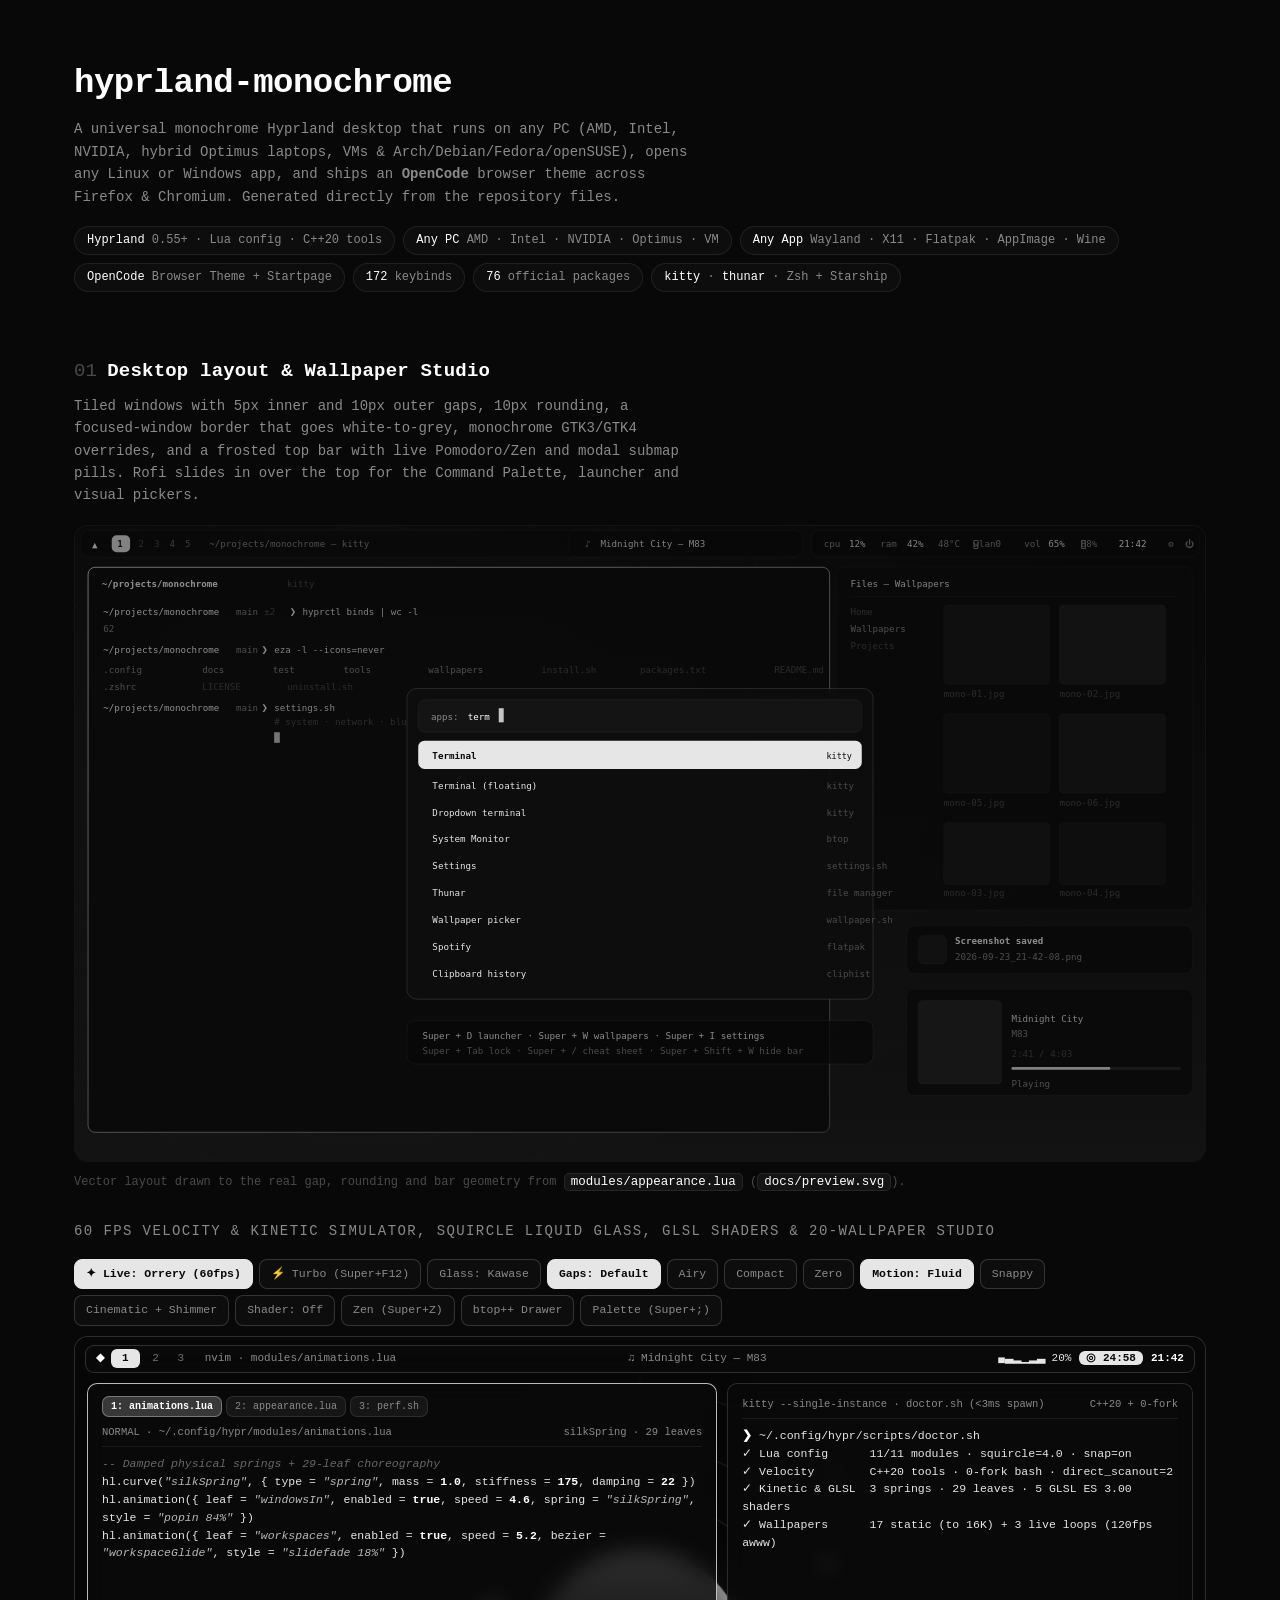
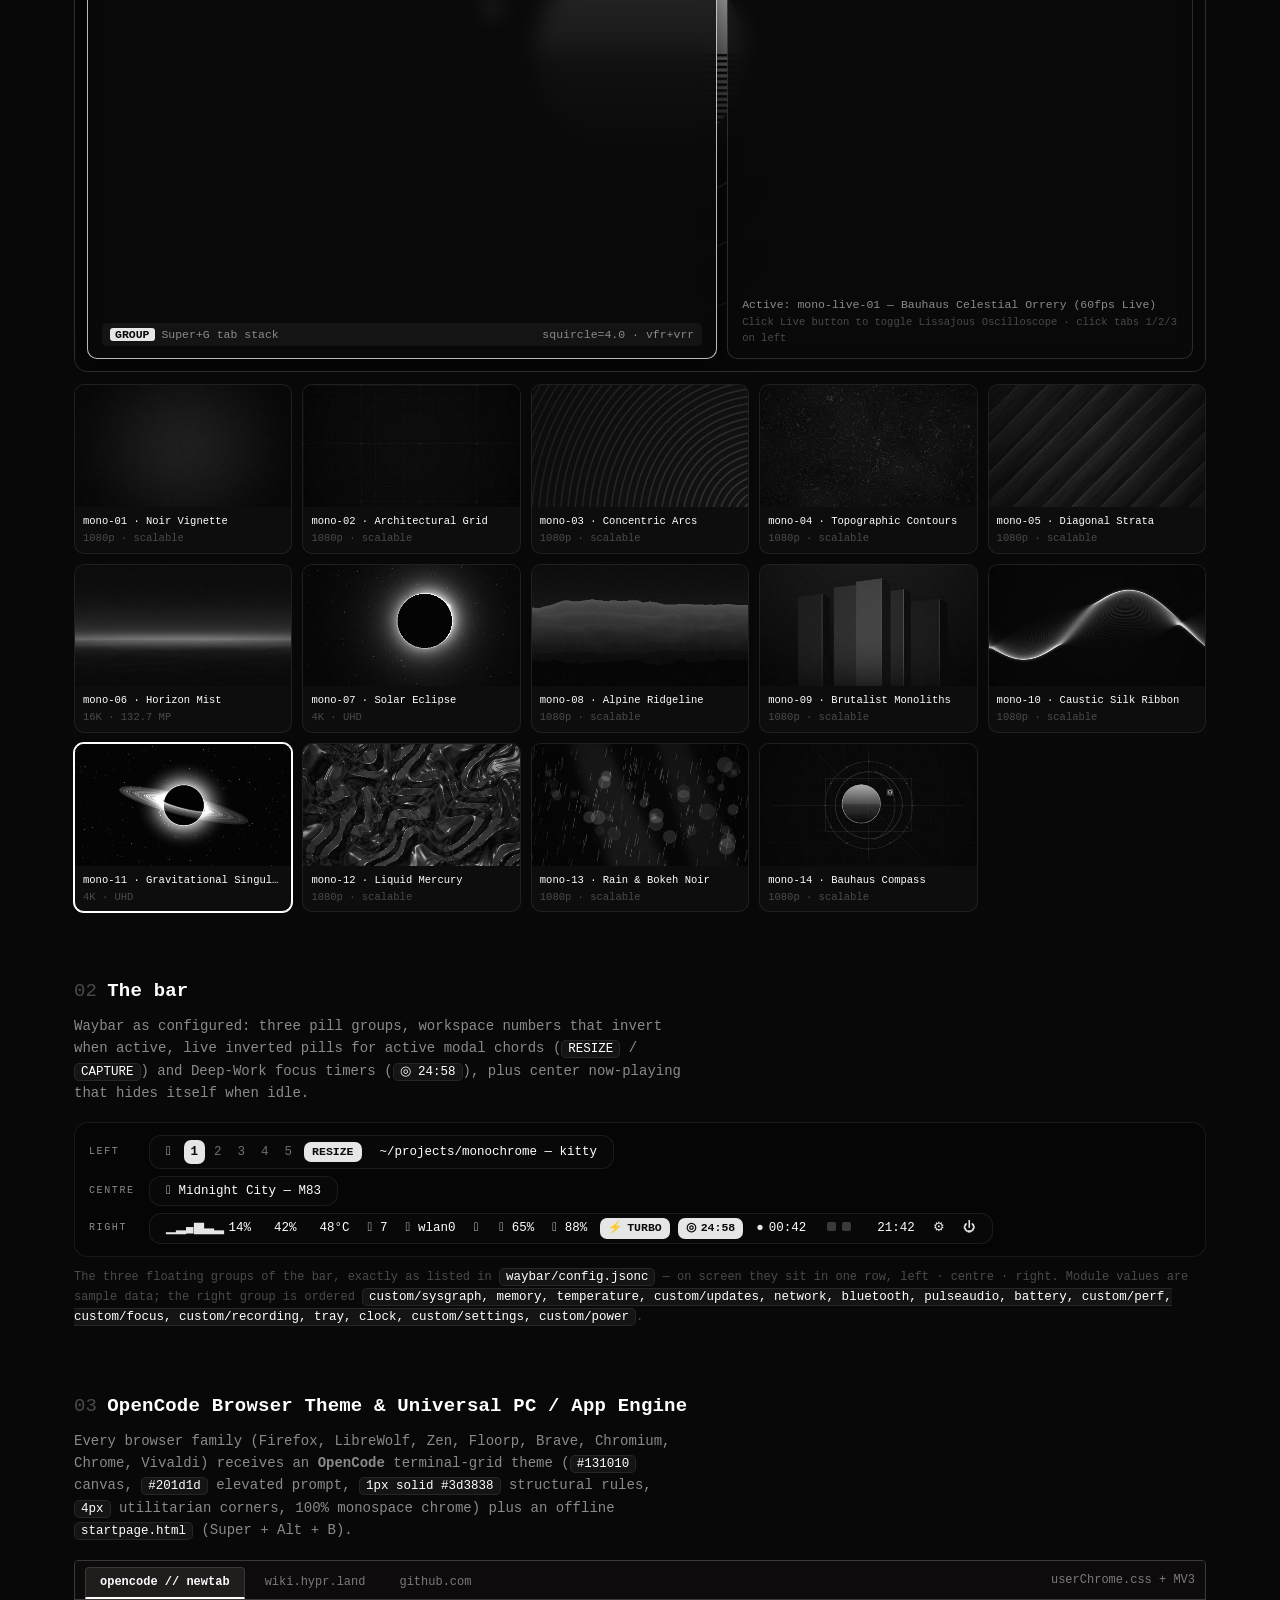
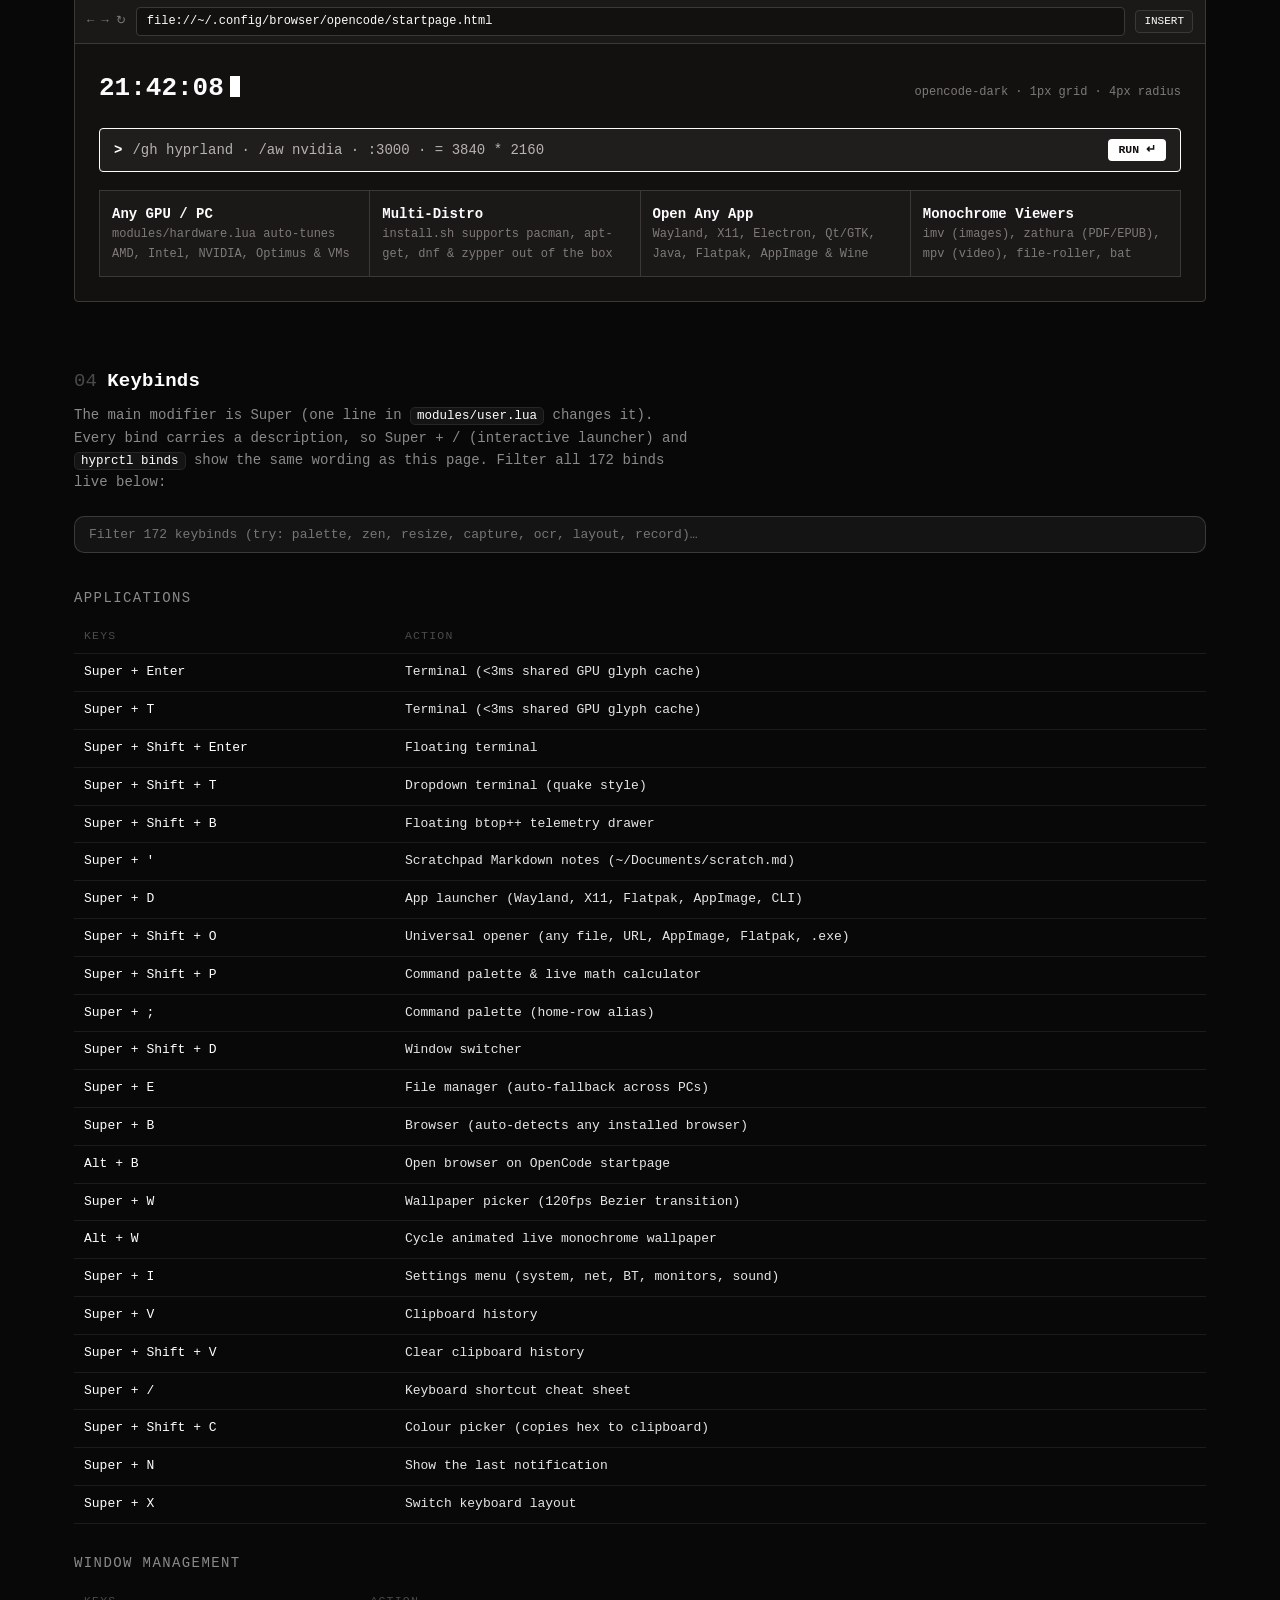
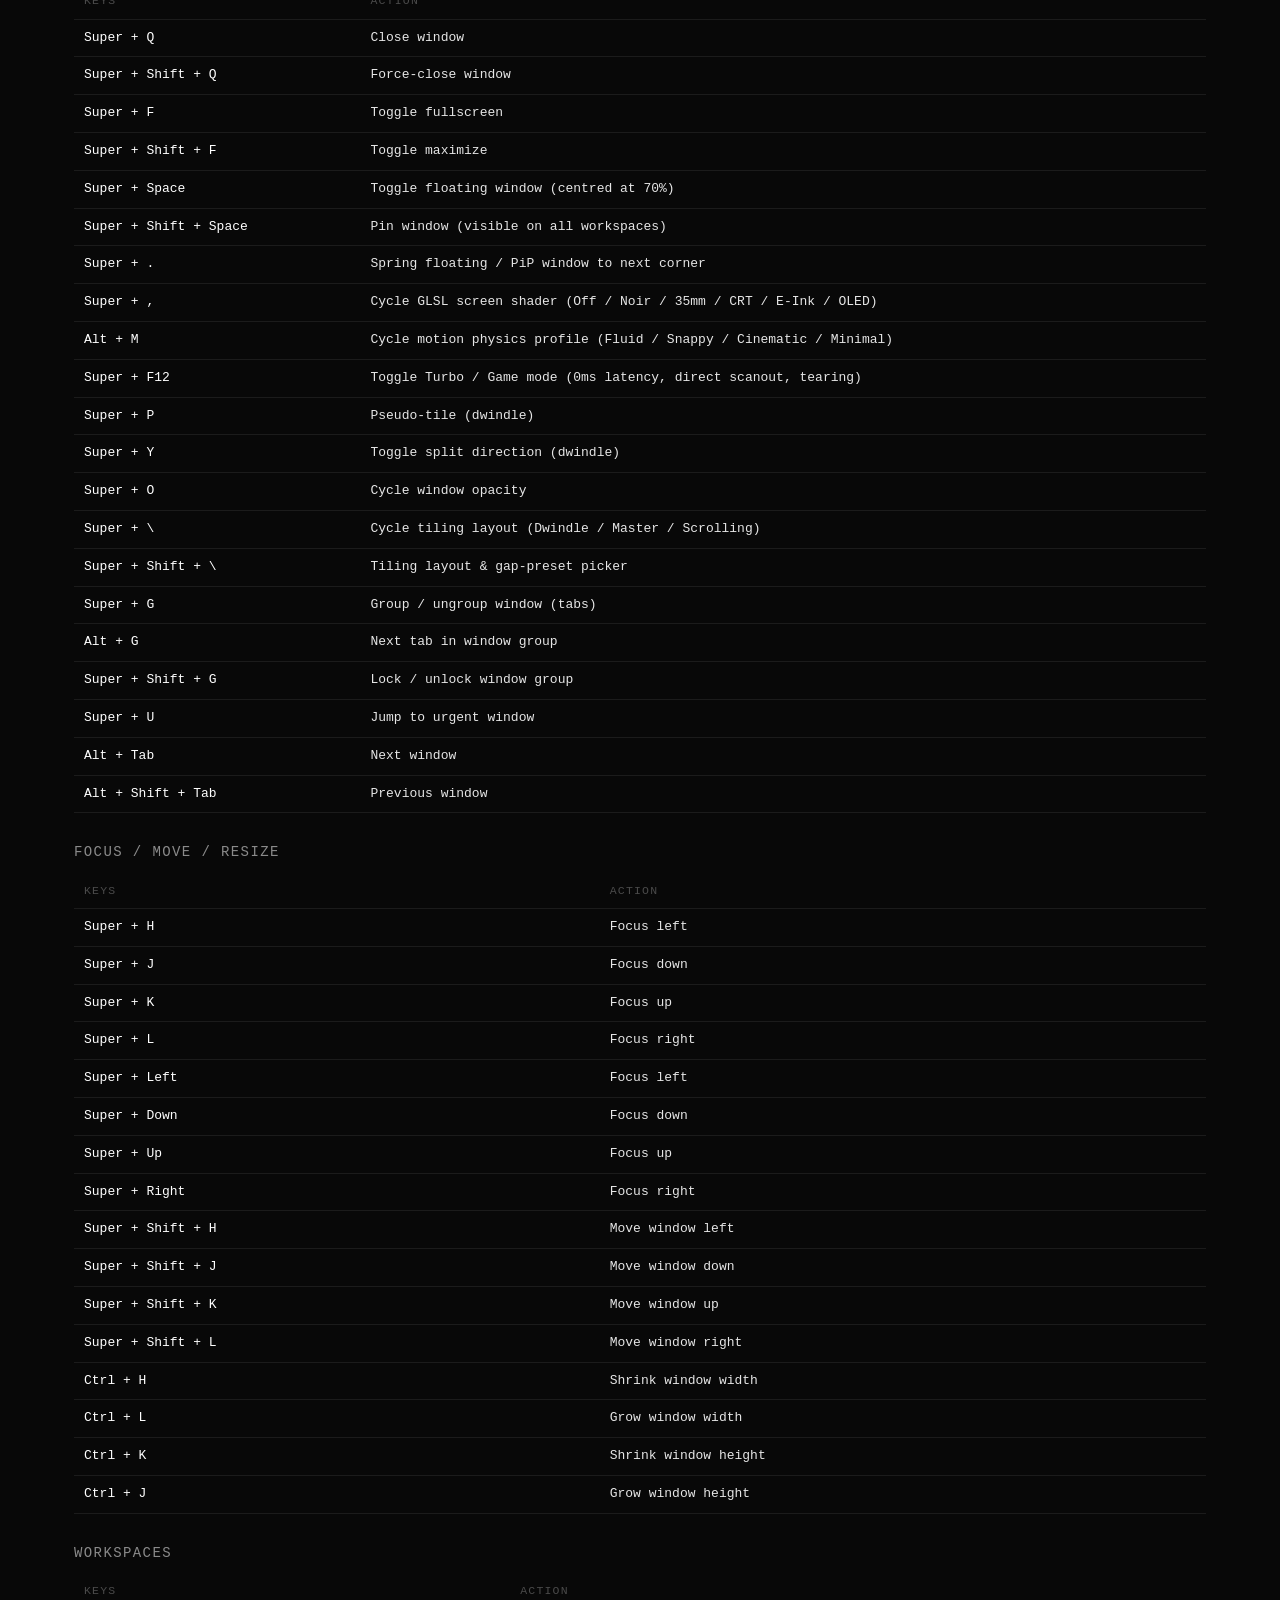
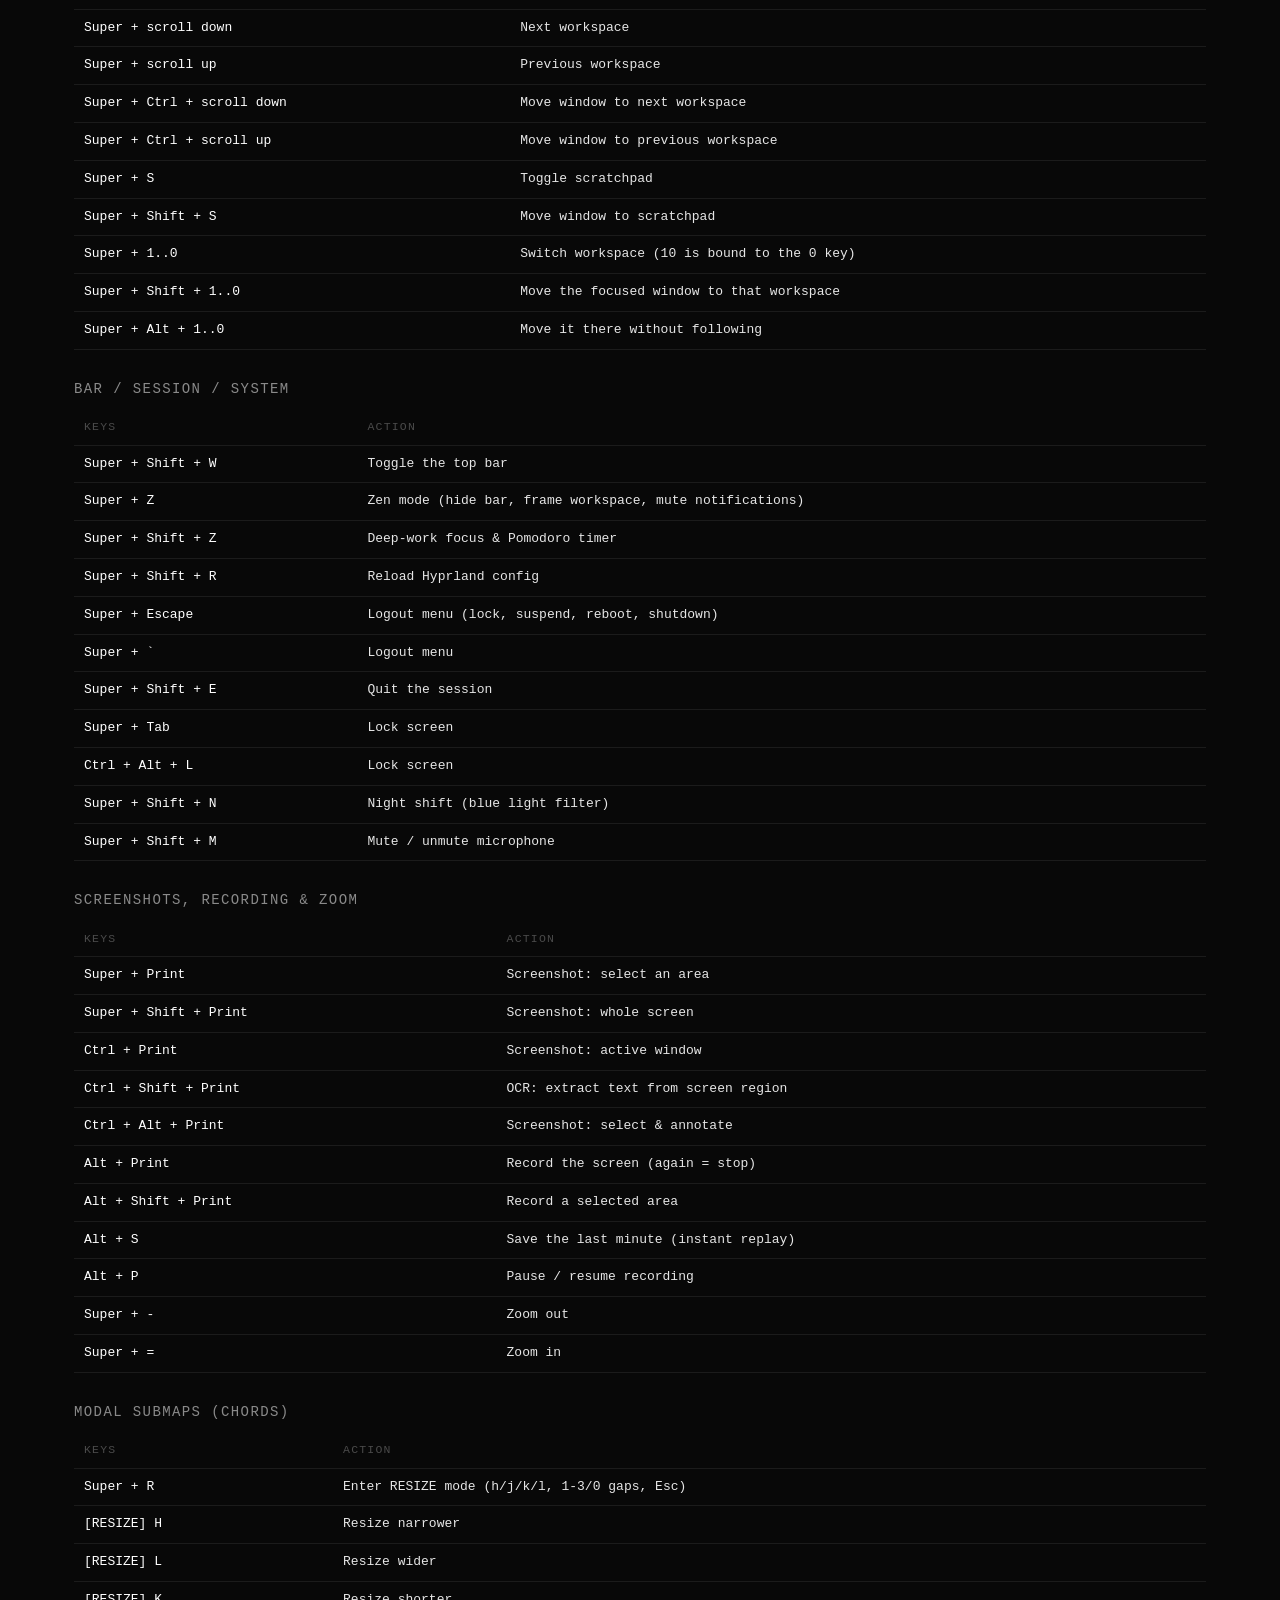
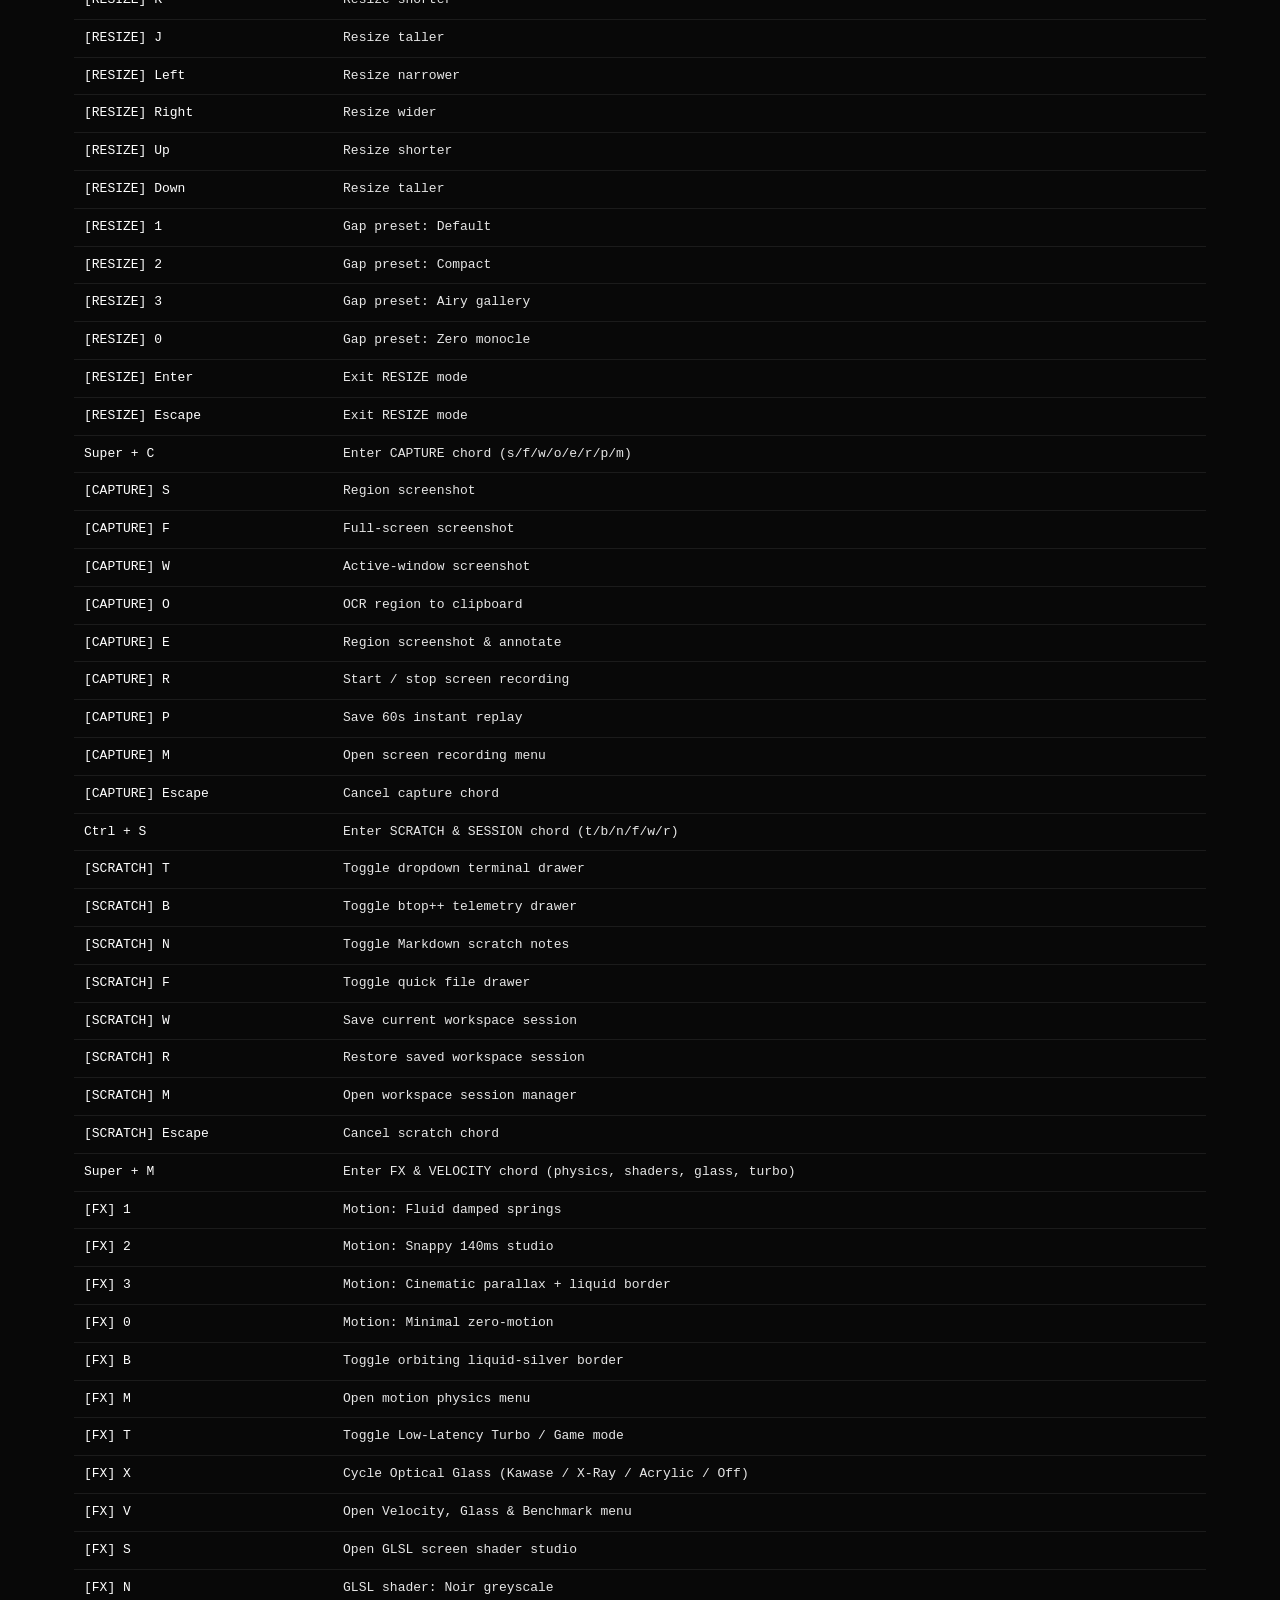
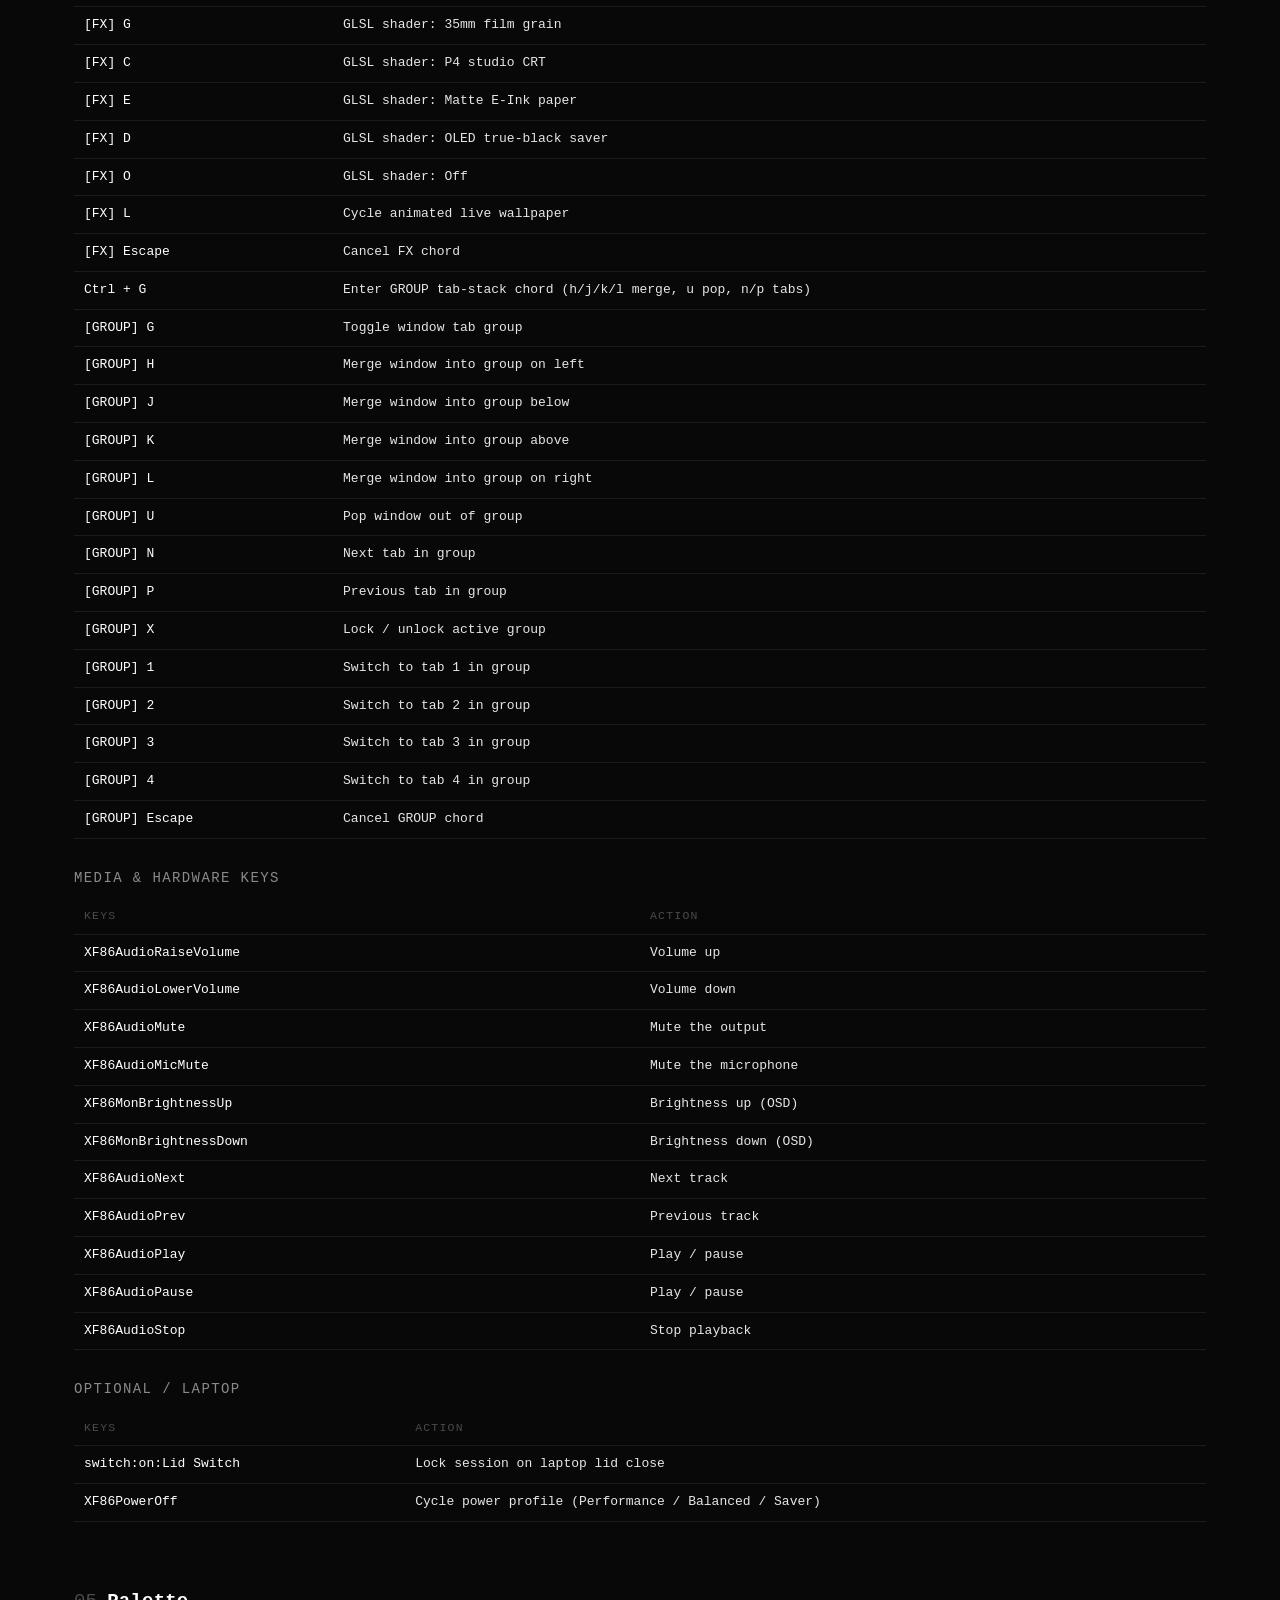
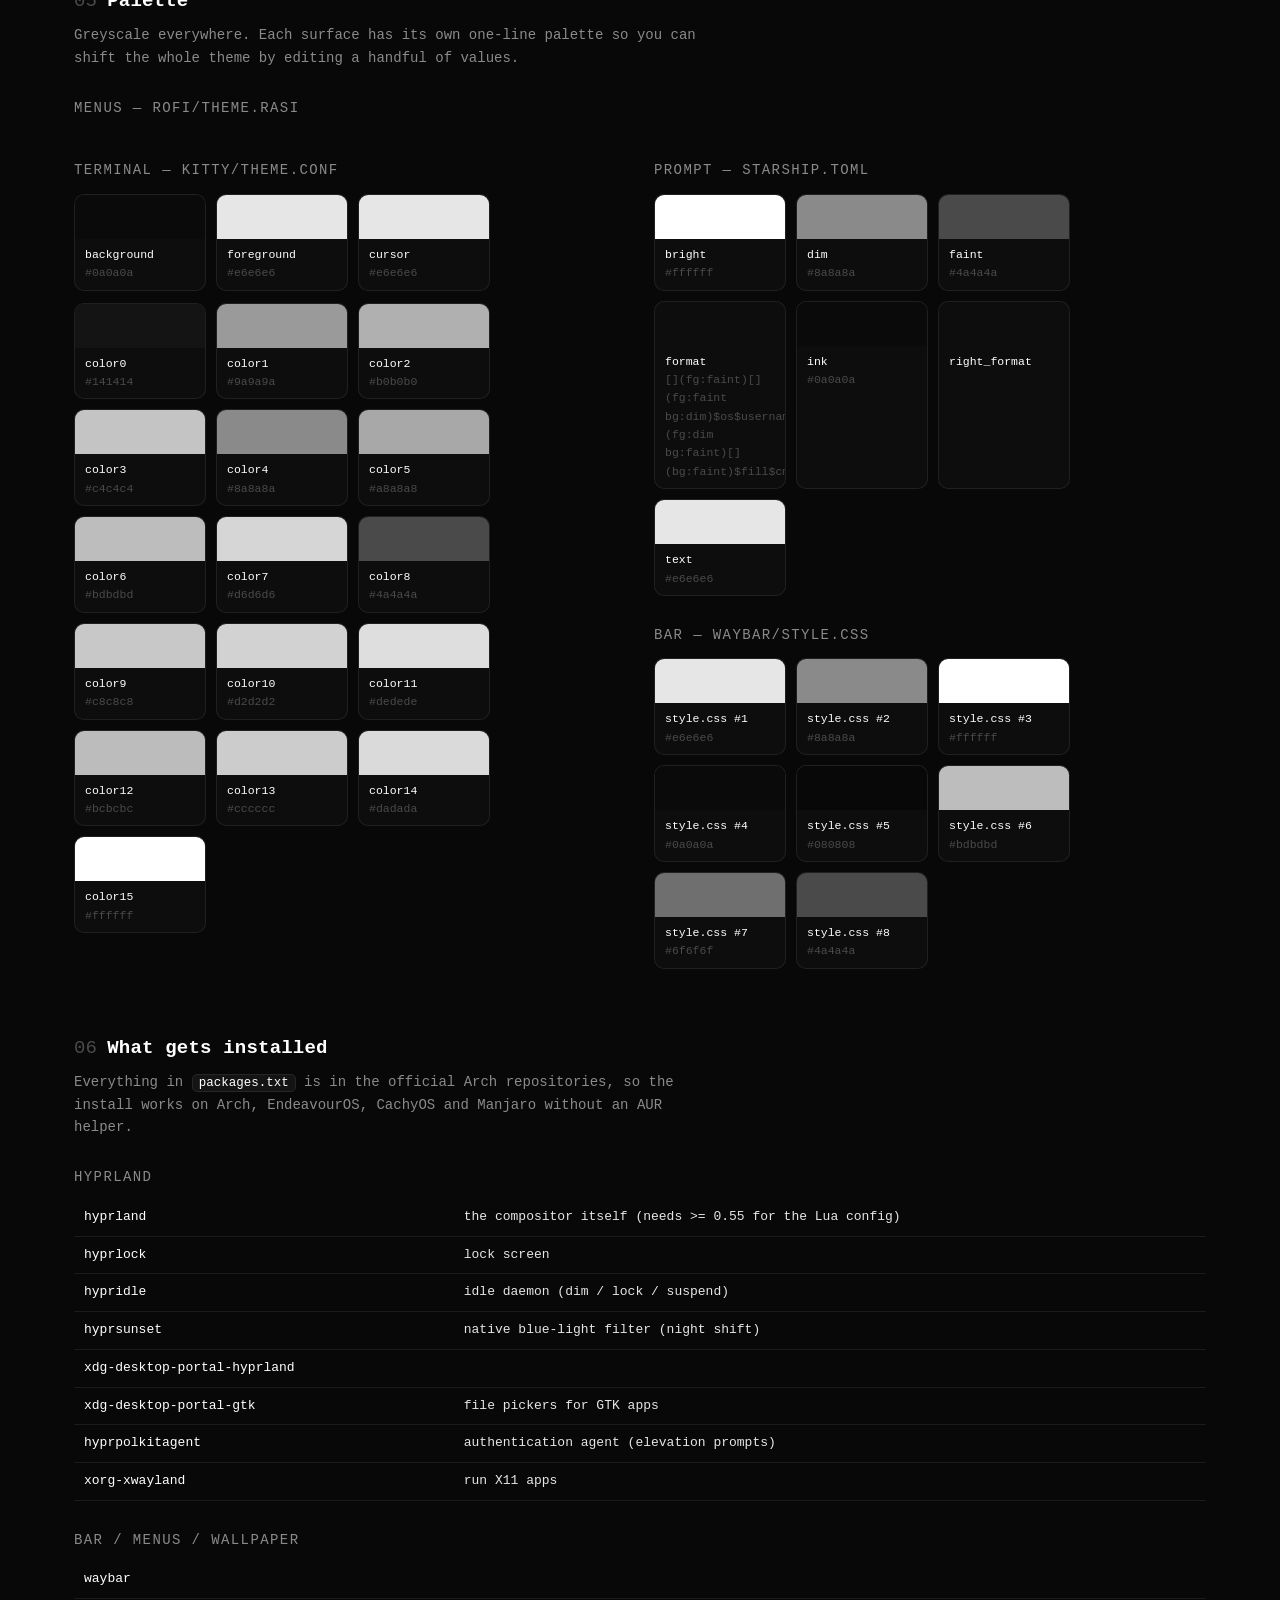
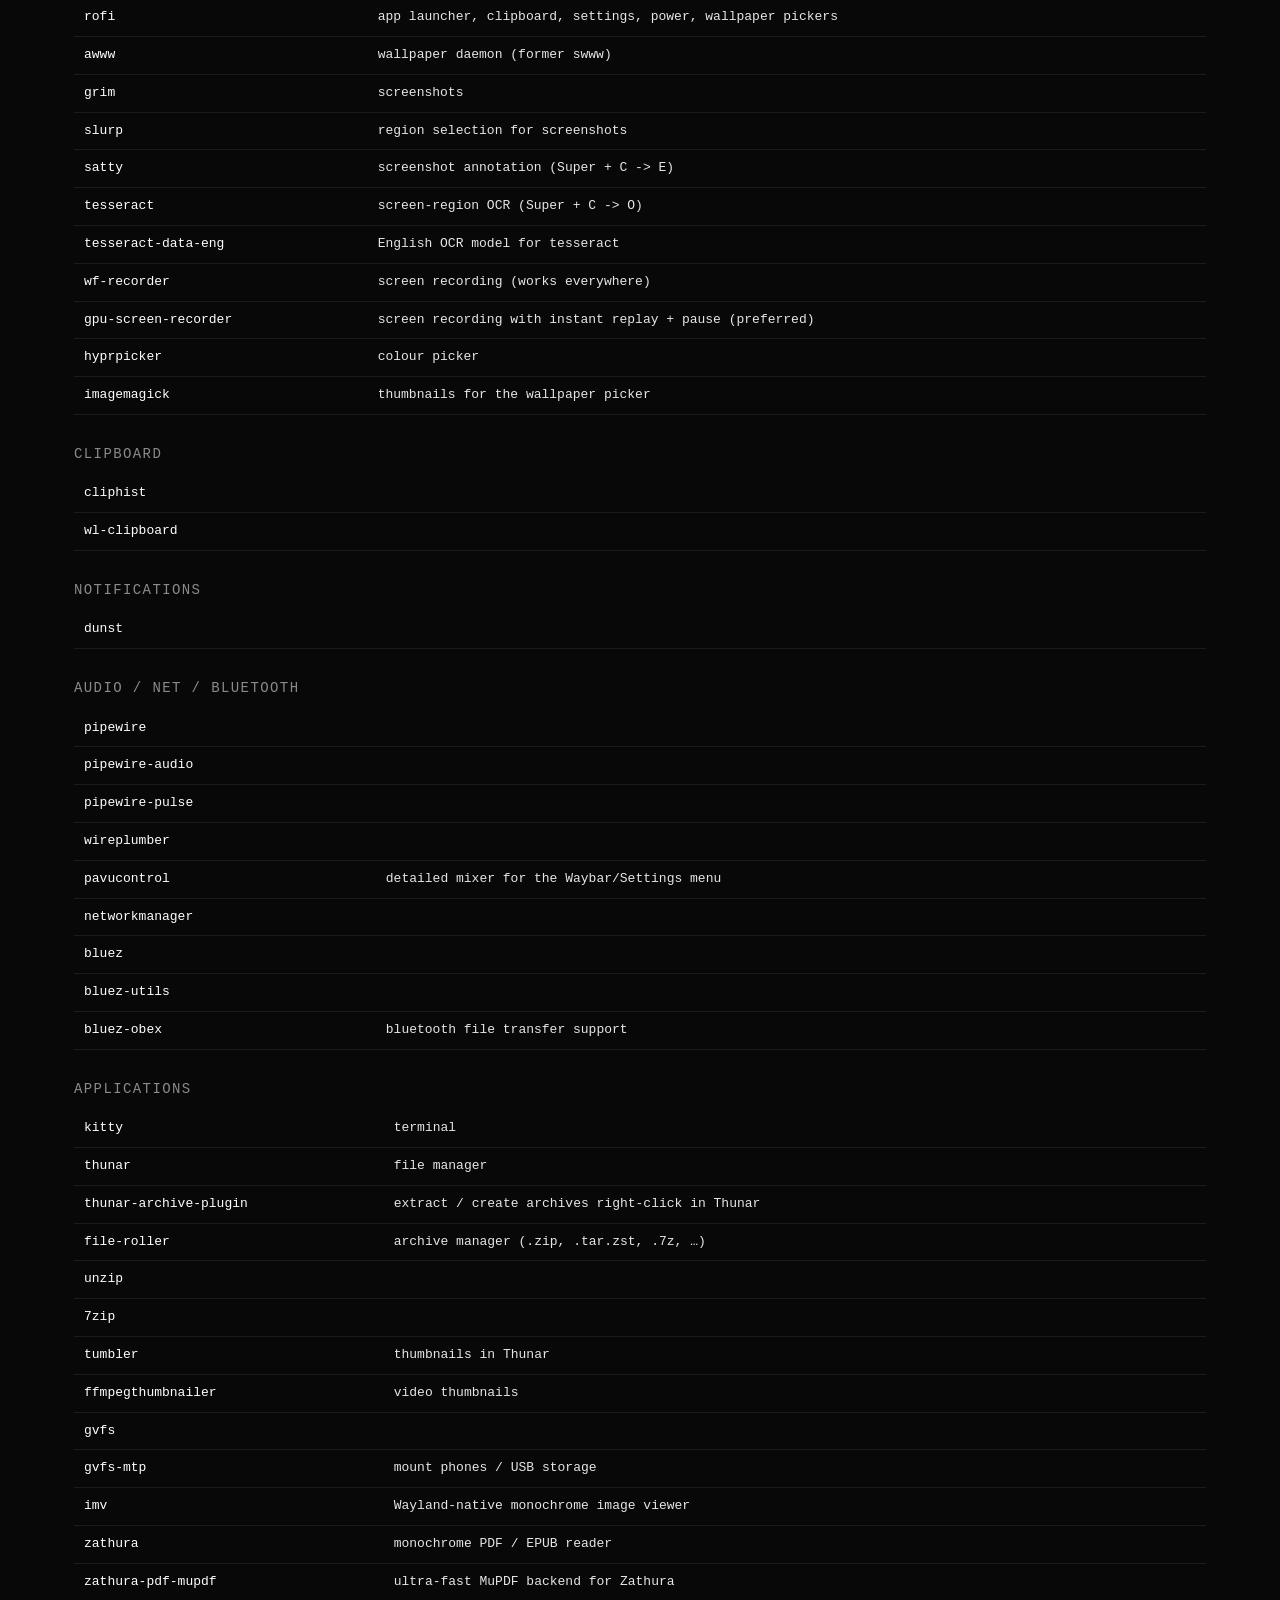
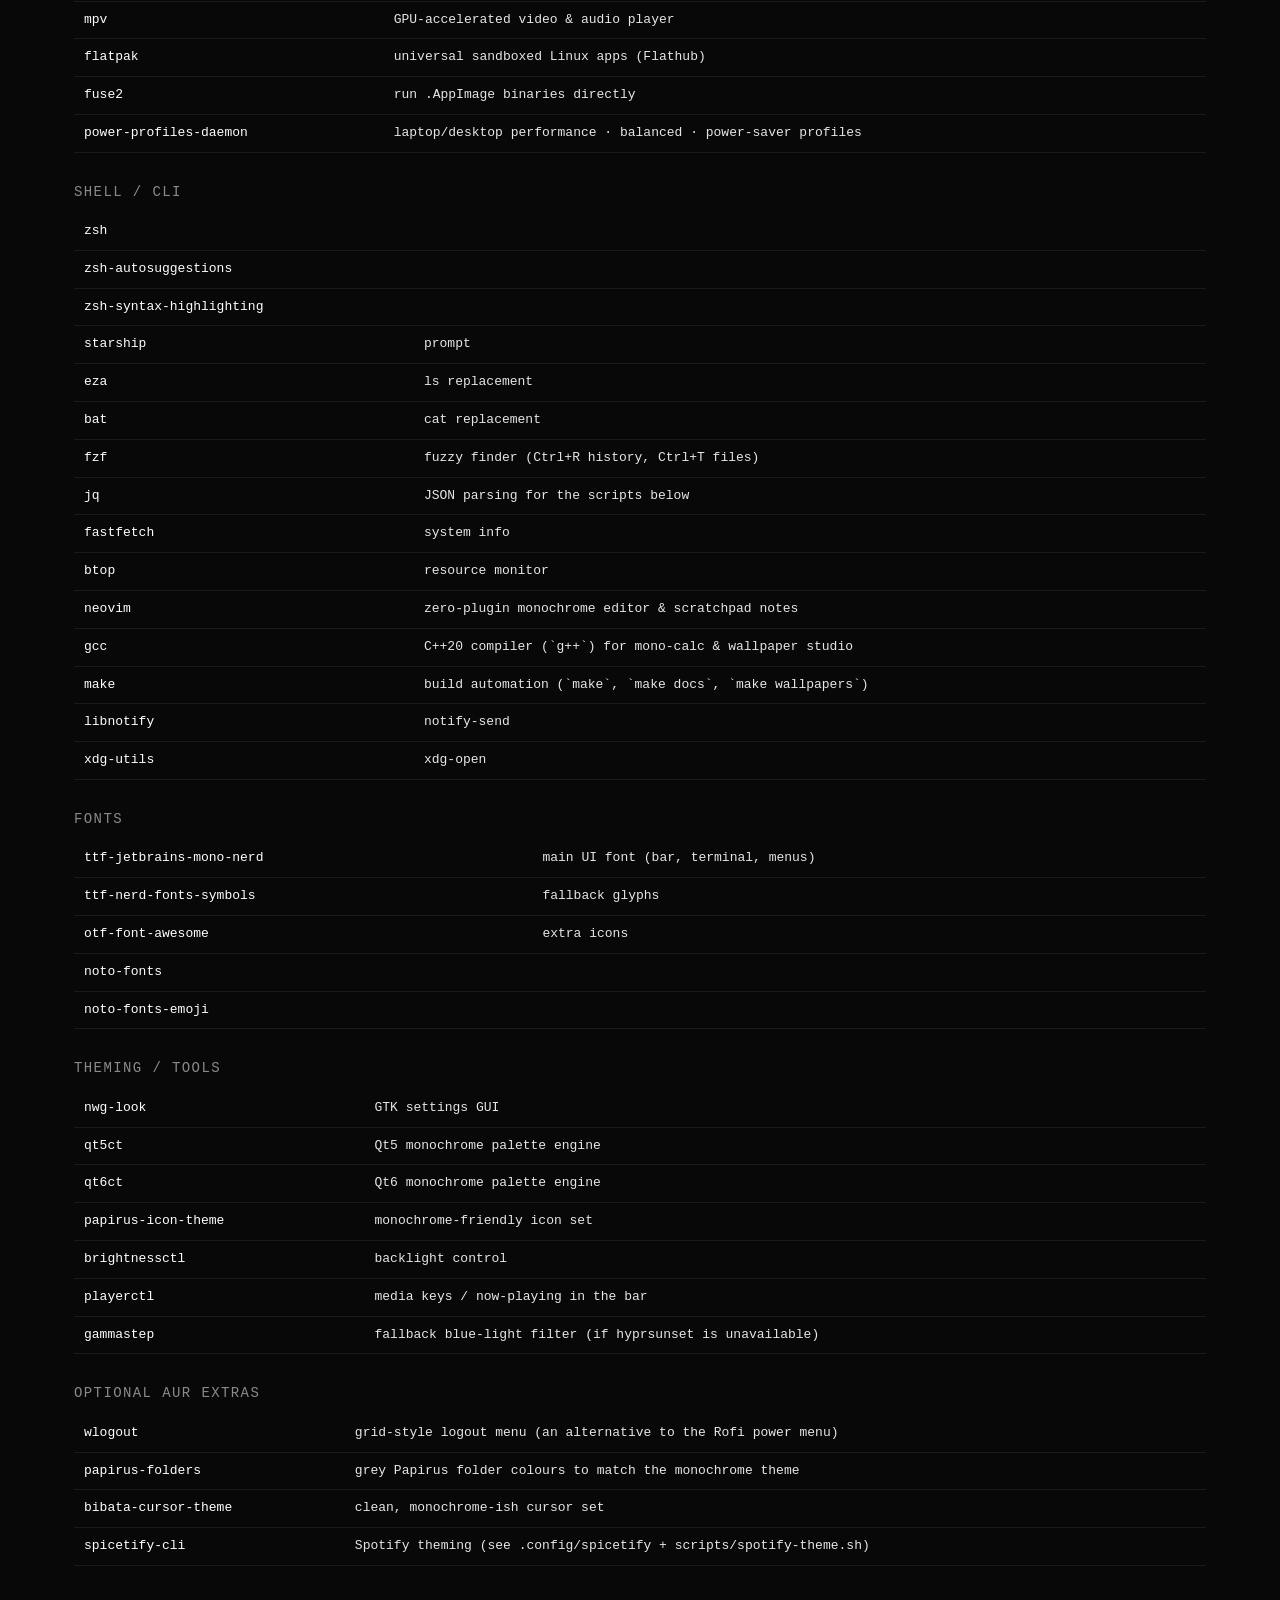
==== commit d0c91114: "polish(site): refine editorial copy, replace glyphs with vector SVGs, add standalone newtab" ====
--- a/docs/preview.html
+++ b/docs/preview.html
@@ -551,7 +551,7 @@
   <p class="lead">Hyprland reads <code>hyprland.lua</code>, which loads the modules beside it —
   so the file you normally open is <code>modules/user.lua</code>. Native C++20 tools build
   the wallpapers, docs and expression engine; shell scripts drive the menus and bar helpers.</p>
-  <div class="tree"><div><span class="d">.config/</span></div><div>│  <span class="d">bat/</span></div><div>│  │  <span class="">config</span></div><div>│  <span class="d">browser/</span></div><div>│  │  <span class="d">opencode/</span></div><div>│  │  │  <span class="d">chromium-newtab/</span></div><div>│  │  │  │  <span class="">manifest.json</span></div><div>│  │  │  │  <span class="">newtab.js</span></div><div>│  │  │  │  <span class="">startpage.html</span></div><div>│  │  │  <span class="d">chromium-theme/</span></div><div>│  │  │  │  <span class="">manifest.json</span></div><div>│  │  │  <span class="d">firefox/</span></div><div>│  │  │  │  <span class="">user.js</span></div><div>│  │  │  │  <span class="">userChrome.css</span></div><div>│  │  │  │  <span class="">userContent.css</span></div><div>│  │  │  <span class="">startpage.html</span></div><div>│  <span class="d">btop/</span></div><div>│  │  <span class="">btop.conf</span></div><div>│  │  <span class="d">themes/</span></div><div>│  │  │  <span class="">mono.theme</span></div><div>│  <span class="d">dunst/</span></div><div>│  │  <span class="">dunstrc</span></div><div>│  <span class="">electron-flags.conf</span></div><div>│  <span class="d">fastfetch/</span></div><div>│  │  <span class="">config.jsonc</span></div><div>│  <span class="d">gtk-3.0/</span></div><div>│  │  <span class="">gtk.css</span></div><div>│  │  <span class="">settings.ini</span></div><div>│  <span class="d">gtk-4.0/</span></div><div>│  │  <span class="">gtk.css</span></div><div>│  │  <span class="">settings.ini</span></div><div>│  <span class="d">hypr/</span></div><div>│  │  <span class="">hypridle.conf</span></div><div>│  │  <span class="">hyprland.lua</span></div><div>│  │  <span class="">hyprlock.conf</span></div><div>│  │  <span class="">hyprsunset.conf</span></div><div>│  │  <span class="d">modules/</span></div><div>│  │  │  <span class="">animations.lua</span></div><div>│  │  │  <span class="">appearance.lua</span></div><div>│  │  │  <span class="">autostart.lua</span></div><div>│  │  │  <span class="">binds.lua</span></div><div>│  │  │  <span class="">hardware.lua</span></div><div>│  │  │  <span class="">monitors.lua</span></div><div>│  │  │  <span class="">rules.lua</span></div><div>│  │  │  <span class="">smart.lua</span></div><div>│  │  │  <span class="">user.lua</span></div><div>│  │  <span class="d">scripts/</span></div><div>│  │  │  <span class="">brightness.sh</span></div><div>│  │  │  <span class="">browser-theme.sh</span></div><div>│  │  │  <span class="">clipboard.sh</span></div><div>│  │  │  <span class="">doctor.sh</span></div><div>│  │  │  <span class="">float-center.sh</span></div><div>│  │  │  <span class="">focus.sh</span></div><div>│  │  │  <span class="">hardware.sh</span></div><div>│  │  │  <span class="">layout.sh</span></div><div>│  │  │  <span class="">lib.sh</span></div><div>│  │  │  <span class="">menu.sh</span></div><div>│  │  │  <span class="">motion.sh</span></div><div>│  │  │  <span class="">nightshift.sh</span></div><div>│  │  │  <span class="">opacity.sh</span></div><div>│  │  │  <span class="">open-app.sh</span></div><div>│  │  │  <span class="">palette.sh</span></div><div>│  │  │  <span class="">perf.sh</span></div><div>│  │  │  <span class="">pip-corner.sh</span></div><div>│  │  │  <span class="">polkit.sh</span></div><div>│  │  │  <span class="">powermenu.sh</span></div><div>│  │  │  <span class="">record.sh</span></div><div>│  │  │  <span class="">scratchpad.sh</span></div><div>│  │  │  <span class="">scratchterm.sh</span></div><div>│  │  │  <span class="">screenshot.sh</span></div><div>│  │  │  <span class="">session.sh</span></div><div>│  │  │  <span class="">settings.sh</span></div><div>│  │  │  <span class="">shader.sh</span></div><div>│  │  │  <span class="">spotify-theme.sh</span></div><div>│  │  │  <span class="">volume.sh</span></div><div>│  │  │  <span class="">wallpaper.sh</span></div><div>│  │  │  <span class="">waybar-toggle.sh</span></div><div>│  │  │  <span class="">workspace-session.sh</span></div><div>│  │  │  <span class="">zoom.sh</span></div><div>│  │  <span class="d">shaders/</span></div><div>│  │  │  <span class="">cinema-grain.frag</span></div><div>│  │  │  <span class="">crt-studio.frag</span></div><div>│  │  │  <span class="">noir.frag</span></div><div>│  │  │  <span class="">oled-pitch.frag</span></div><div>│  │  │  <span class="">paper-eink.frag</span></div><div>│  │  <span class="d">src/</span></div><div>│  │  │  <span class="">mono-calc.cpp</span></div><div>│  <span class="d">imv/</span></div><div>│  │  <span class="">config</span></div><div>│  <span class="d">kitty/</span></div><div>│  │  <span class="">kitty.conf</span></div><div>│  │  <span class="">theme.conf</span></div><div>│  <span class="">mimeapps.list</span></div><div>│  <span class="d">mpv/</span></div><div>│  │  <span class="">mpv.conf</span></div><div>│  <span class="d">nvim/</span></div><div>│  │  <span class="d">colors/</span></div><div>│  │  │  <span class="">monochrome.lua</span></div><div>│  │  <span class="">init.lua</span></div><div>│  <span class="d">opencode/</span></div><div>│  │  <span class="d">themes/</span></div><div>│  │  │  <span class="">monochrome.json</span></div><div>│  │  <span class="">tui.json</span></div><div>│  <span class="d">qt5ct/</span></div><div>│  │  <span class="d">colors/</span></div><div>│  │  │  <span class="">Monochrome.conf</span></div><div>│  │  <span class="">qt5ct.conf</span></div><div>│  <span class="d">qt6ct/</span></div><div>│  │  <span class="d">colors/</span></div><div>│  │  │  <span class="">Monochrome.conf</span></div><div>│  │  <span class="">qt6ct.conf</span></div><div>│  <span class="d">rofi/</span></div><div>│  │  <span class="">clipboard.rasi</span></div><div>│  │  <span class="">keybinds.rasi</span></div><div>│  │  <span class="">launcher.rasi</span></div><div>│  │  <span class="">palette.rasi</span></div><div>│  │  <span class="">powermenu.rasi</span></div><div>│  │  <span class="">settings.rasi</span></div><div>│  │  <span class="">theme.rasi</span></div><div>│  │  <span class="">wallpaper.rasi</span></div><div>│  <span class="d">spicetify/</span></div><div>│  │  <span class="d">Themes/</span></div><div>│  │  │  <span class="d">monochrome/</span></div><div>│  │  │  │  <span class="">color.ini</span></div><div>│  │  │  │  <span class="">user.css</span></div><div>│  <span class="">starship.toml</span></div><div>│  <span class="d">uwsm/</span></div><div>│  │  <span class="">env</span></div><div>│  <span class="d">waybar/</span></div><div>│  │  <span class="">config.jsonc</span></div><div>│  │  <span class="d">scripts/</span></div><div>│  │  │  <span class="">sysgraph.sh</span></div><div>│  │  │  <span class="">updates.sh</span></div><div>│  │  <span class="">style.css</span></div><div>│  <span class="d">wlogout/</span></div><div>│  │  <span class="">layout</span></div><div>│  │  <span class="">style.css</span></div><div>│  <span class="d">xdg-desktop-portal/</span></div><div>│  │  <span class="">hyprland-portals.conf</span></div><div>│  <span class="d">zathura/</span></div><div>│  │  <span class="">zathurarc</span></div><div><span class="">.editorconfig</span></div><div><span class="">.gitattributes</span></div><div><span class="d">.github/</span></div><div>│  <span class="d">workflows/</span></div><div>│  │  <span class="">ci.yml</span></div><div>│  │  <span class="">pages.yml</span></div><div><span class="">.gitignore</span></div><div><span class="">.zshrc</span></div><div><span class="">CHANGELOG.md</span></div><div><span class="">CONTRIBUTING.md</span></div><div><span class="">LICENSE</span></div><div><span class="">Makefile</span></div><div><span class="">README.md</span></div><div><span class="">aur-packages.txt</span></div><div><span class="d">docs/</span></div><div>│  <span class="">CUSTOMIZE.md</span></div><div>│  <span class="">INSTALL.md</span></div><div>│  <span class="">KEYBINDS.md</span></div><div>│  <span class="">ON-WINDOWS.md</span></div><div>│  <span class="">QUICKSTART.md</span></div><div>│  <span class="">TROUBLESHOOTING.md</span></div><div>│  <span class="">desktop-demo.mp4</span></div><div>│  <span class="">preview.html</span></div><div>│  <span class="">preview.png</span></div><div>│  <span class="">preview.svg</span></div><div>│  <span class="">test-run.mp4</span></div><div><span class="d">include/</span></div><div>│  <span class="">keybind_table.hpp</span></div><div>│  <span class="">mono_config.hpp</span></div><div>│  <span class="">mono_image.hpp</span></div><div><span class="">install.sh</span></div><div><span class="">packages.txt</span></div><div><span class="d">site/</span></div><div>│  <span class="">app.js</span></div><div>│  <span class="">favicon.svg</span></div><div>│  <span class="">index.html</span></div><div>│  <span class="">keybinds.json</span></div><div>│  <span class="">styles.css</span></div><div><span class="d">test/</span></div><div>│  <span class="">install-sandbox.sh</span></div><div>│  <span class="">run-all.sh</span></div><div>│  <span class="">smoke-test.sh</span></div><div><span class="d">tools/</span></div><div>│  <span class="">build-preview.cpp</span></div><div>│  <span class="">build-windows-kit.cpp</span></div><div>│  <span class="">demo.sh</span></div><div>│  <span class="">keybind-table.cpp</span></div><div>│  <span class="">mono-util.cpp</span></div><div>│  <span class="">record-desktop.sh</span></div><div>│  <span class="">serve-site.cpp</span></div><div><span class="">uninstall.sh</span></div><div><span class="d">wallpapers/</span></div><div>│  <span class="">animate.cpp</span></div><div>│  <span class="">generate.cpp</span></div><div>│  <span class="">generate.hpp</span></div><div>│  <span class="">mono-01.jpg</span></div><div>│  <span class="">mono-02.jpg</span></div><div>│  <span class="">mono-03.jpg</span></div><div>│  <span class="">mono-04.jpg</span></div><div>│  <span class="">mono-05.jpg</span></div><div>│  <span class="">mono-06-16k.jpg</span></div><div>│  <span class="">mono-06.jpg</span></div><div>│  <span class="">mono-07-4k.jpg</span></div><div>│  <span class="">mono-07.jpg</span></div><div>│  <span class="">mono-08.jpg</span></div><div>│  <span class="">mono-09.jpg</span></div><div>│  <span class="">mono-10.jpg</span></div><div>│  <span class="">mono-11-4k.jpg</span></div><div>│  <span class="">mono-11.jpg</span></div><div>│  <span class="">mono-12.jpg</span></div><div>│  <span class="">mono-13.jpg</span></div><div>│  <span class="">mono-14.jpg</span></div><div>│  <span class="">mono-live-01-orbital.gif</span></div><div>│  <span class="">mono-live-02-pulse.gif</span></div><div>│  <span class="">mono-live-03-lissajous.gif</span></div><div><span class="d">windows/</span></div><div>│  <span class="">glazewm-config.yaml</span></div><div>│  <span class="">windows-terminal-scheme.json</span></div><div>│  <span class="">windows-terminal-settings.json</span></div></div>
+  <div class="tree"><div><span class="d">.config/</span></div><div>│  <span class="d">bat/</span></div><div>│  │  <span class="">config</span></div><div>│  <span class="d">browser/</span></div><div>│  │  <span class="d">opencode/</span></div><div>│  │  │  <span class="d">chromium-newtab/</span></div><div>│  │  │  │  <span class="">manifest.json</span></div><div>│  │  │  │  <span class="">newtab.js</span></div><div>│  │  │  │  <span class="">startpage.html</span></div><div>│  │  │  <span class="d">chromium-theme/</span></div><div>│  │  │  │  <span class="">manifest.json</span></div><div>│  │  │  <span class="d">firefox/</span></div><div>│  │  │  │  <span class="">user.js</span></div><div>│  │  │  │  <span class="">userChrome.css</span></div><div>│  │  │  │  <span class="">userContent.css</span></div><div>│  │  │  <span class="">startpage.html</span></div><div>│  <span class="d">btop/</span></div><div>│  │  <span class="">btop.conf</span></div><div>│  │  <span class="d">themes/</span></div><div>│  │  │  <span class="">mono.theme</span></div><div>│  <span class="d">dunst/</span></div><div>│  │  <span class="">dunstrc</span></div><div>│  <span class="">electron-flags.conf</span></div><div>│  <span class="d">fastfetch/</span></div><div>│  │  <span class="">config.jsonc</span></div><div>│  <span class="d">gtk-3.0/</span></div><div>│  │  <span class="">gtk.css</span></div><div>│  │  <span class="">settings.ini</span></div><div>│  <span class="d">gtk-4.0/</span></div><div>│  │  <span class="">gtk.css</span></div><div>│  │  <span class="">settings.ini</span></div><div>│  <span class="d">hypr/</span></div><div>│  │  <span class="">hypridle.conf</span></div><div>│  │  <span class="">hyprland.lua</span></div><div>│  │  <span class="">hyprlock.conf</span></div><div>│  │  <span class="">hyprsunset.conf</span></div><div>│  │  <span class="d">modules/</span></div><div>│  │  │  <span class="">animations.lua</span></div><div>│  │  │  <span class="">appearance.lua</span></div><div>│  │  │  <span class="">autostart.lua</span></div><div>│  │  │  <span class="">binds.lua</span></div><div>│  │  │  <span class="">hardware.lua</span></div><div>│  │  │  <span class="">monitors.lua</span></div><div>│  │  │  <span class="">rules.lua</span></div><div>│  │  │  <span class="">smart.lua</span></div><div>│  │  │  <span class="">user.lua</span></div><div>│  │  <span class="d">scripts/</span></div><div>│  │  │  <span class="">brightness.sh</span></div><div>│  │  │  <span class="">browser-theme.sh</span></div><div>│  │  │  <span class="">clipboard.sh</span></div><div>│  │  │  <span class="">doctor.sh</span></div><div>│  │  │  <span class="">float-center.sh</span></div><div>│  │  │  <span class="">focus.sh</span></div><div>│  │  │  <span class="">hardware.sh</span></div><div>│  │  │  <span class="">layout.sh</span></div><div>│  │  │  <span class="">lib.sh</span></div><div>│  │  │  <span class="">menu.sh</span></div><div>│  │  │  <span class="">motion.sh</span></div><div>│  │  │  <span class="">nightshift.sh</span></div><div>│  │  │  <span class="">opacity.sh</span></div><div>│  │  │  <span class="">open-app.sh</span></div><div>│  │  │  <span class="">palette.sh</span></div><div>│  │  │  <span class="">perf.sh</span></div><div>│  │  │  <span class="">pip-corner.sh</span></div><div>│  │  │  <span class="">polkit.sh</span></div><div>│  │  │  <span class="">powermenu.sh</span></div><div>│  │  │  <span class="">record.sh</span></div><div>│  │  │  <span class="">scratchpad.sh</span></div><div>│  │  │  <span class="">scratchterm.sh</span></div><div>│  │  │  <span class="">screenshot.sh</span></div><div>│  │  │  <span class="">session.sh</span></div><div>│  │  │  <span class="">settings.sh</span></div><div>│  │  │  <span class="">shader.sh</span></div><div>│  │  │  <span class="">spotify-theme.sh</span></div><div>│  │  │  <span class="">volume.sh</span></div><div>│  │  │  <span class="">wallpaper.sh</span></div><div>│  │  │  <span class="">waybar-toggle.sh</span></div><div>│  │  │  <span class="">workspace-session.sh</span></div><div>│  │  │  <span class="">zoom.sh</span></div><div>│  │  <span class="d">shaders/</span></div><div>│  │  │  <span class="">cinema-grain.frag</span></div><div>│  │  │  <span class="">crt-studio.frag</span></div><div>│  │  │  <span class="">noir.frag</span></div><div>│  │  │  <span class="">oled-pitch.frag</span></div><div>│  │  │  <span class="">paper-eink.frag</span></div><div>│  │  <span class="d">src/</span></div><div>│  │  │  <span class="">mono-calc.cpp</span></div><div>│  <span class="d">imv/</span></div><div>│  │  <span class="">config</span></div><div>│  <span class="d">kitty/</span></div><div>│  │  <span class="">kitty.conf</span></div><div>│  │  <span class="">theme.conf</span></div><div>│  <span class="">mimeapps.list</span></div><div>│  <span class="d">mpv/</span></div><div>│  │  <span class="">mpv.conf</span></div><div>│  <span class="d">nvim/</span></div><div>│  │  <span class="d">colors/</span></div><div>│  │  │  <span class="">monochrome.lua</span></div><div>│  │  <span class="">init.lua</span></div><div>│  <span class="d">opencode/</span></div><div>│  │  <span class="d">themes/</span></div><div>│  │  │  <span class="">monochrome.json</span></div><div>│  │  <span class="">tui.json</span></div><div>│  <span class="d">qt5ct/</span></div><div>│  │  <span class="d">colors/</span></div><div>│  │  │  <span class="">Monochrome.conf</span></div><div>│  │  <span class="">qt5ct.conf</span></div><div>│  <span class="d">qt6ct/</span></div><div>│  │  <span class="d">colors/</span></div><div>│  │  │  <span class="">Monochrome.conf</span></div><div>│  │  <span class="">qt6ct.conf</span></div><div>│  <span class="d">rofi/</span></div><div>│  │  <span class="">clipboard.rasi</span></div><div>│  │  <span class="">keybinds.rasi</span></div><div>│  │  <span class="">launcher.rasi</span></div><div>│  │  <span class="">palette.rasi</span></div><div>│  │  <span class="">powermenu.rasi</span></div><div>│  │  <span class="">settings.rasi</span></div><div>│  │  <span class="">theme.rasi</span></div><div>│  │  <span class="">wallpaper.rasi</span></div><div>│  <span class="d">spicetify/</span></div><div>│  │  <span class="d">Themes/</span></div><div>│  │  │  <span class="d">monochrome/</span></div><div>│  │  │  │  <span class="">color.ini</span></div><div>│  │  │  │  <span class="">user.css</span></div><div>│  <span class="">starship.toml</span></div><div>│  <span class="d">uwsm/</span></div><div>│  │  <span class="">env</span></div><div>│  <span class="d">waybar/</span></div><div>│  │  <span class="">config.jsonc</span></div><div>│  │  <span class="d">scripts/</span></div><div>│  │  │  <span class="">sysgraph.sh</span></div><div>│  │  │  <span class="">updates.sh</span></div><div>│  │  <span class="">style.css</span></div><div>│  <span class="d">wlogout/</span></div><div>│  │  <span class="">layout</span></div><div>│  │  <span class="">style.css</span></div><div>│  <span class="d">xdg-desktop-portal/</span></div><div>│  │  <span class="">hyprland-portals.conf</span></div><div>│  <span class="d">zathura/</span></div><div>│  │  <span class="">zathurarc</span></div><div><span class="">.editorconfig</span></div><div><span class="">.gitattributes</span></div><div><span class="d">.github/</span></div><div>│  <span class="d">workflows/</span></div><div>│  │  <span class="">ci.yml</span></div><div>│  │  <span class="">pages.yml</span></div><div><span class="">.gitignore</span></div><div><span class="">.zshrc</span></div><div><span class="">CHANGELOG.md</span></div><div><span class="">CONTRIBUTING.md</span></div><div><span class="">LICENSE</span></div><div><span class="">Makefile</span></div><div><span class="">README.md</span></div><div><span class="">aur-packages.txt</span></div><div><span class="d">docs/</span></div><div>│  <span class="">CUSTOMIZE.md</span></div><div>│  <span class="">INSTALL.md</span></div><div>│  <span class="">KEYBINDS.md</span></div><div>│  <span class="">ON-WINDOWS.md</span></div><div>│  <span class="">QUICKSTART.md</span></div><div>│  <span class="">TROUBLESHOOTING.md</span></div><div>│  <span class="">desktop-demo.mp4</span></div><div>│  <span class="">preview.html</span></div><div>│  <span class="">preview.png</span></div><div>│  <span class="">preview.svg</span></div><div>│  <span class="">test-run.mp4</span></div><div><span class="d">include/</span></div><div>│  <span class="">keybind_table.hpp</span></div><div>│  <span class="">mono_config.hpp</span></div><div>│  <span class="">mono_image.hpp</span></div><div><span class="">install.sh</span></div><div><span class="">packages.txt</span></div><div><span class="d">site/</span></div><div>│  <span class="">app.js</span></div><div>│  <span class="">favicon.svg</span></div><div>│  <span class="">index.html</span></div><div>│  <span class="">keybinds.json</span></div><div>│  <span class="">newtab.html</span></div><div>│  <span class="">styles.css</span></div><div><span class="d">test/</span></div><div>│  <span class="">install-sandbox.sh</span></div><div>│  <span class="">run-all.sh</span></div><div>│  <span class="">smoke-test.sh</span></div><div><span class="d">tools/</span></div><div>│  <span class="">build-preview.cpp</span></div><div>│  <span class="">build-windows-kit.cpp</span></div><div>│  <span class="">demo.sh</span></div><div>│  <span class="">keybind-table.cpp</span></div><div>│  <span class="">mono-util.cpp</span></div><div>│  <span class="">record-desktop.sh</span></div><div>│  <span class="">serve-site.cpp</span></div><div><span class="">uninstall.sh</span></div><div><span class="d">wallpapers/</span></div><div>│  <span class="">animate.cpp</span></div><div>│  <span class="">generate.cpp</span></div><div>│  <span class="">generate.hpp</span></div><div>│  <span class="">mono-01.jpg</span></div><div>│  <span class="">mono-02.jpg</span></div><div>│  <span class="">mono-03.jpg</span></div><div>│  <span class="">mono-04.jpg</span></div><div>│  <span class="">mono-05.jpg</span></div><div>│  <span class="">mono-06-16k.jpg</span></div><div>│  <span class="">mono-06.jpg</span></div><div>│  <span class="">mono-07-4k.jpg</span></div><div>│  <span class="">mono-07.jpg</span></div><div>│  <span class="">mono-08.jpg</span></div><div>│  <span class="">mono-09.jpg</span></div><div>│  <span class="">mono-10.jpg</span></div><div>│  <span class="">mono-11-4k.jpg</span></div><div>│  <span class="">mono-11.jpg</span></div><div>│  <span class="">mono-12.jpg</span></div><div>│  <span class="">mono-13.jpg</span></div><div>│  <span class="">mono-14.jpg</span></div><div>│  <span class="">mono-live-01-orbital.gif</span></div><div>│  <span class="">mono-live-02-pulse.gif</span></div><div>│  <span class="">mono-live-03-lissajous.gif</span></div><div><span class="d">windows/</span></div><div>│  <span class="">glazewm-config.yaml</span></div><div>│  <span class="">windows-terminal-scheme.json</span></div><div>│  <span class="">windows-terminal-settings.json</span></div></div>
 
   <h2><span class="num">08</span>Try it</h2>
   <div class="grid3">
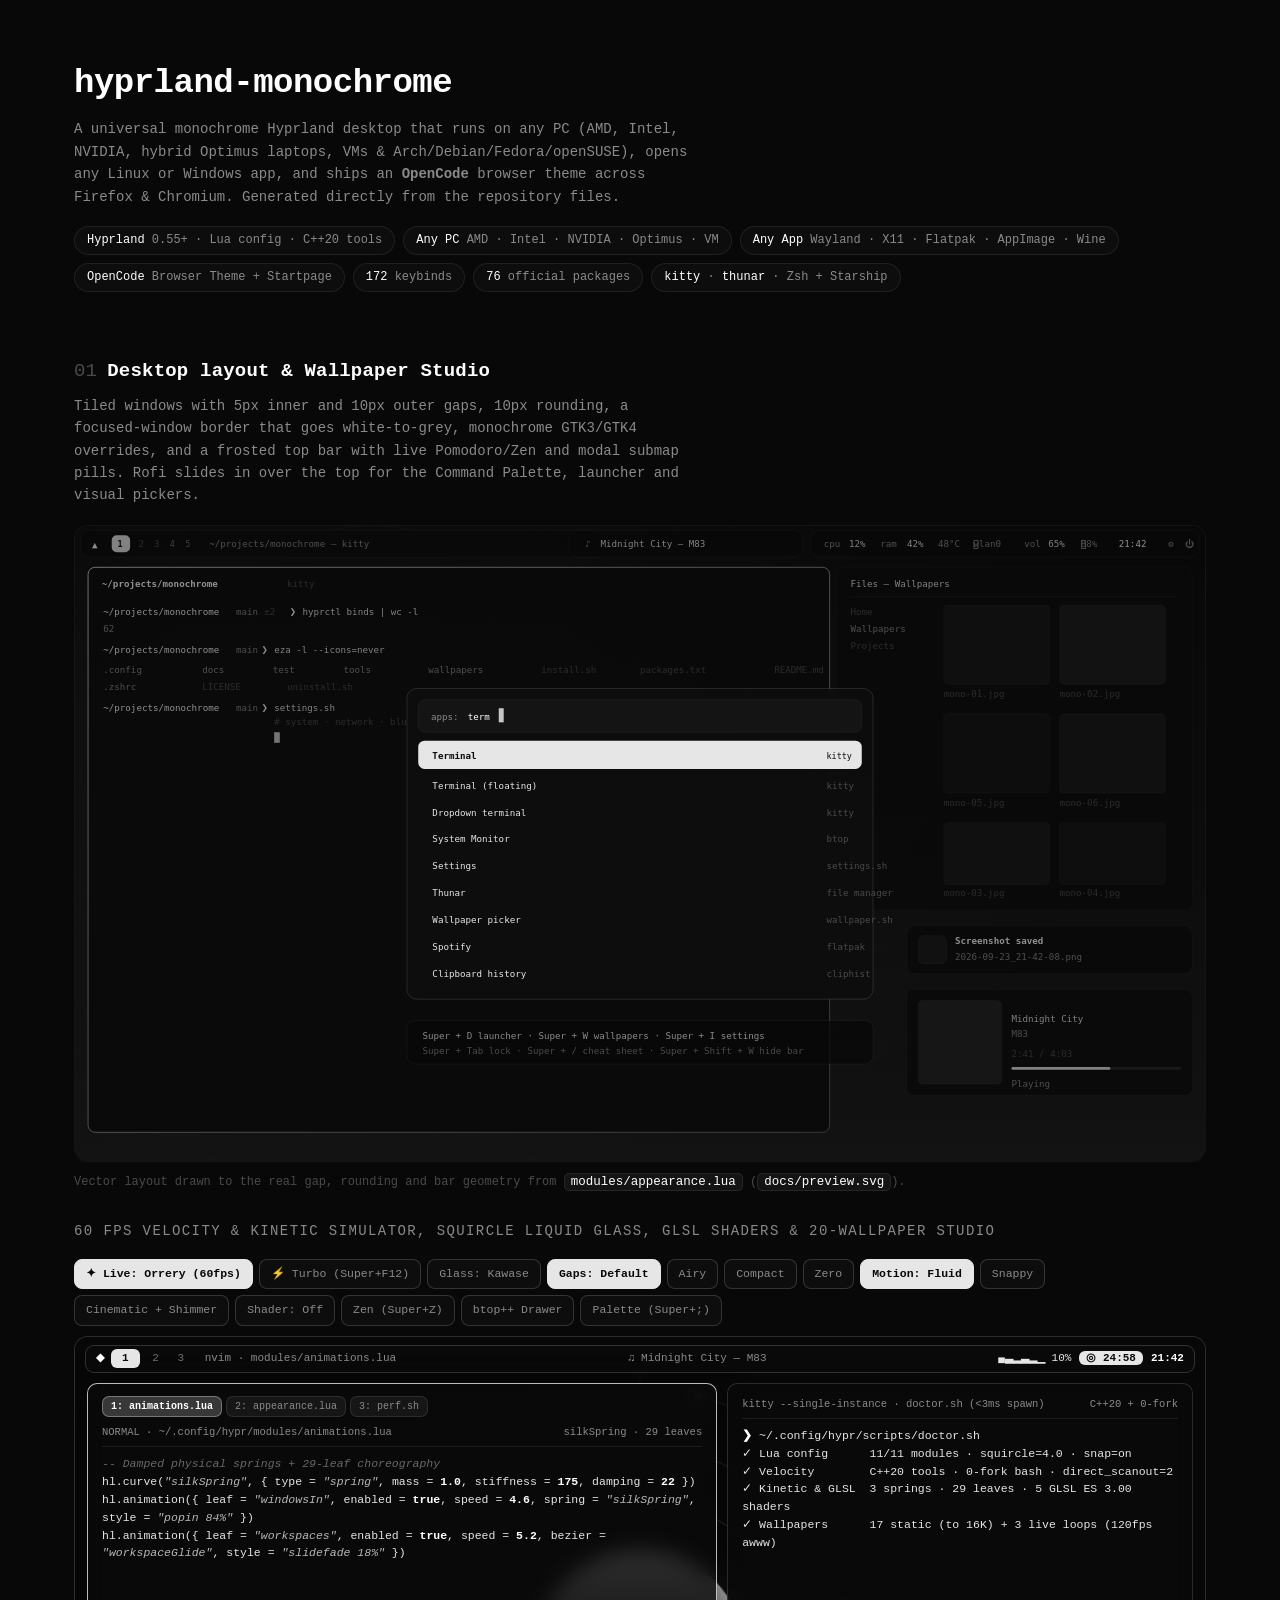
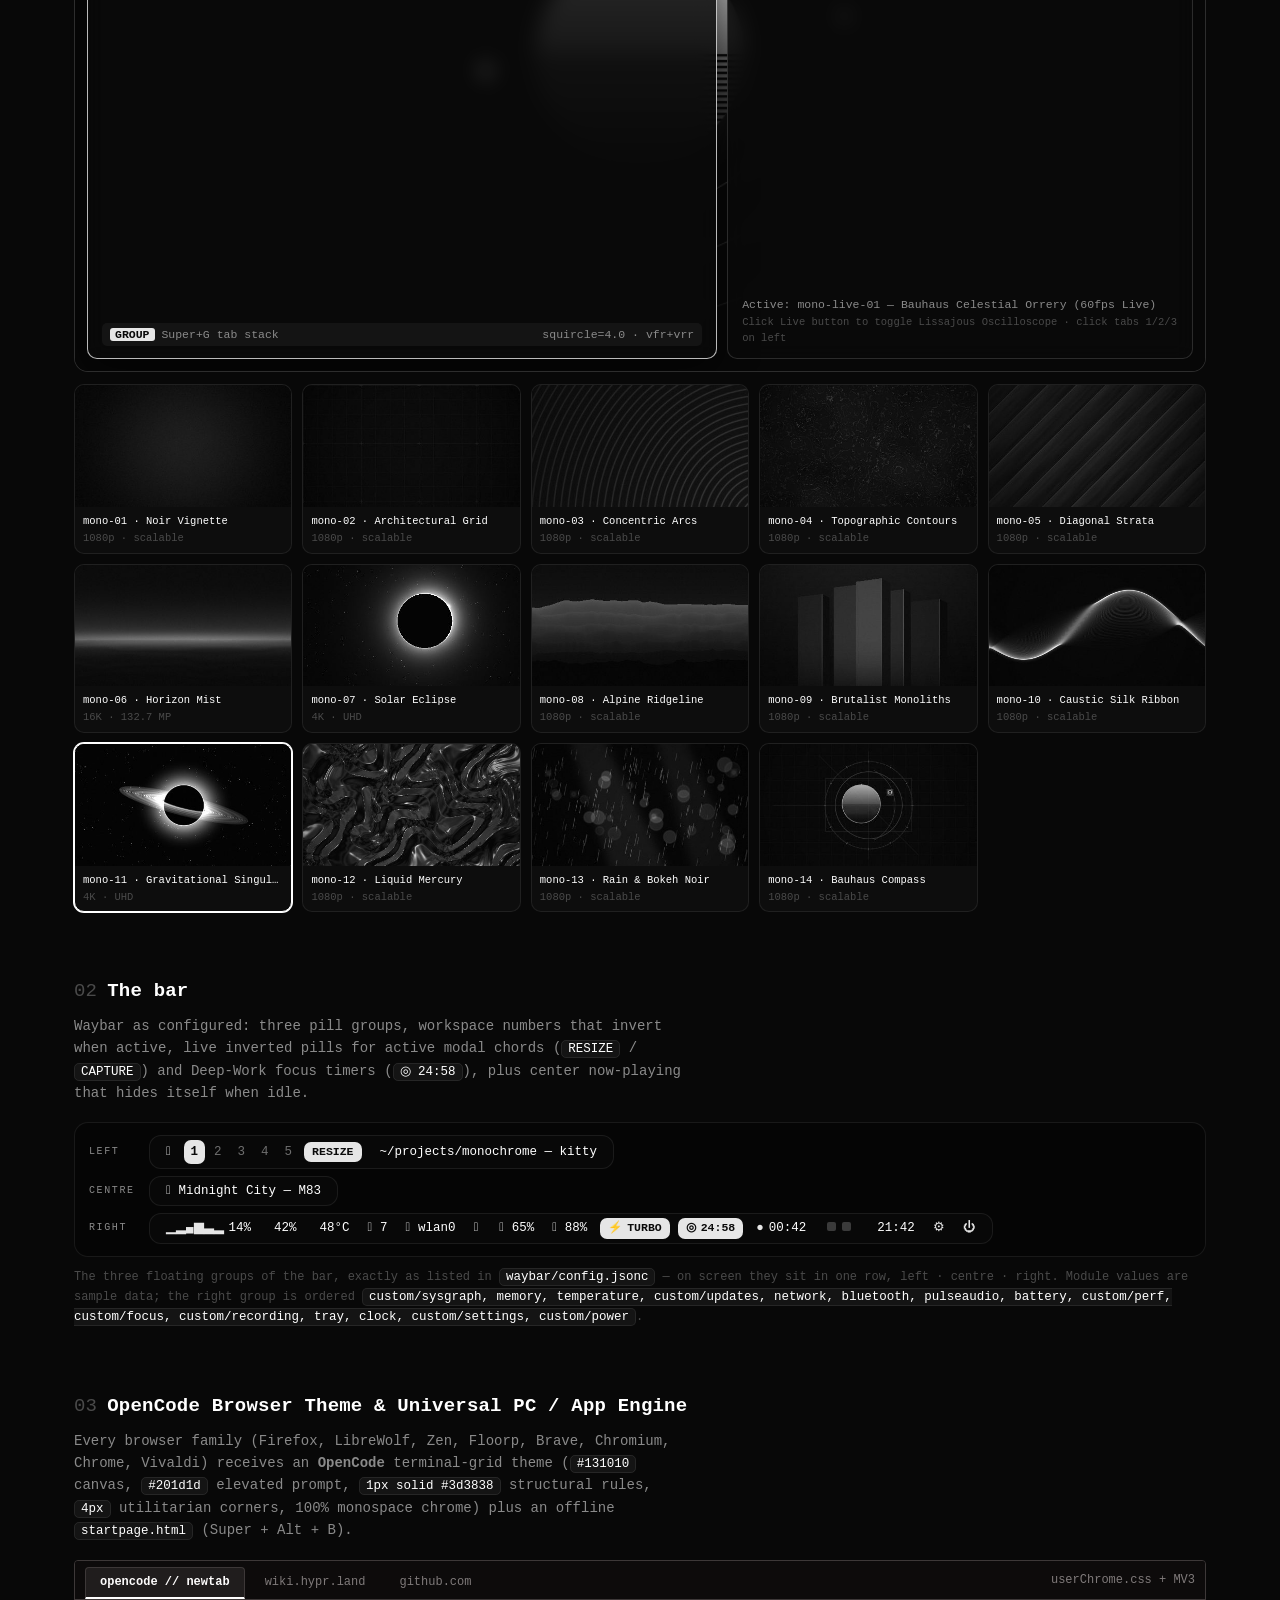
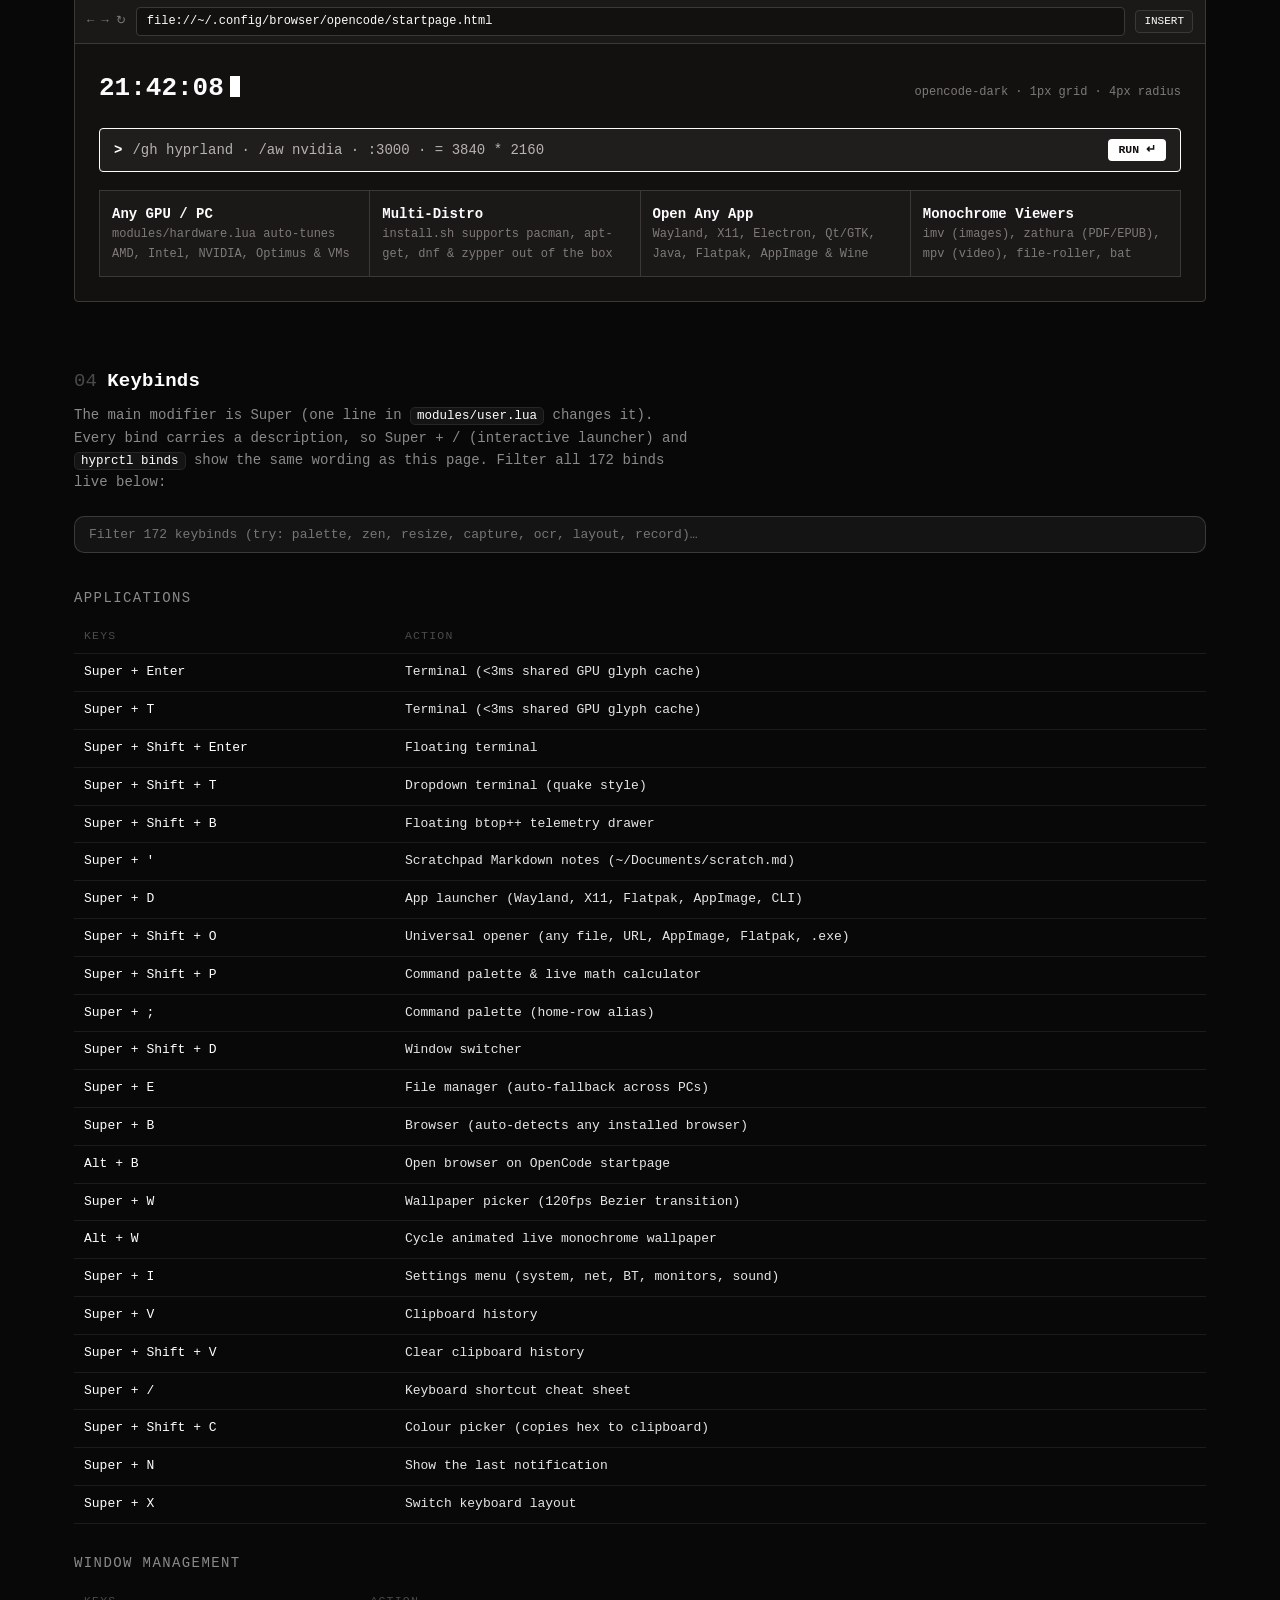
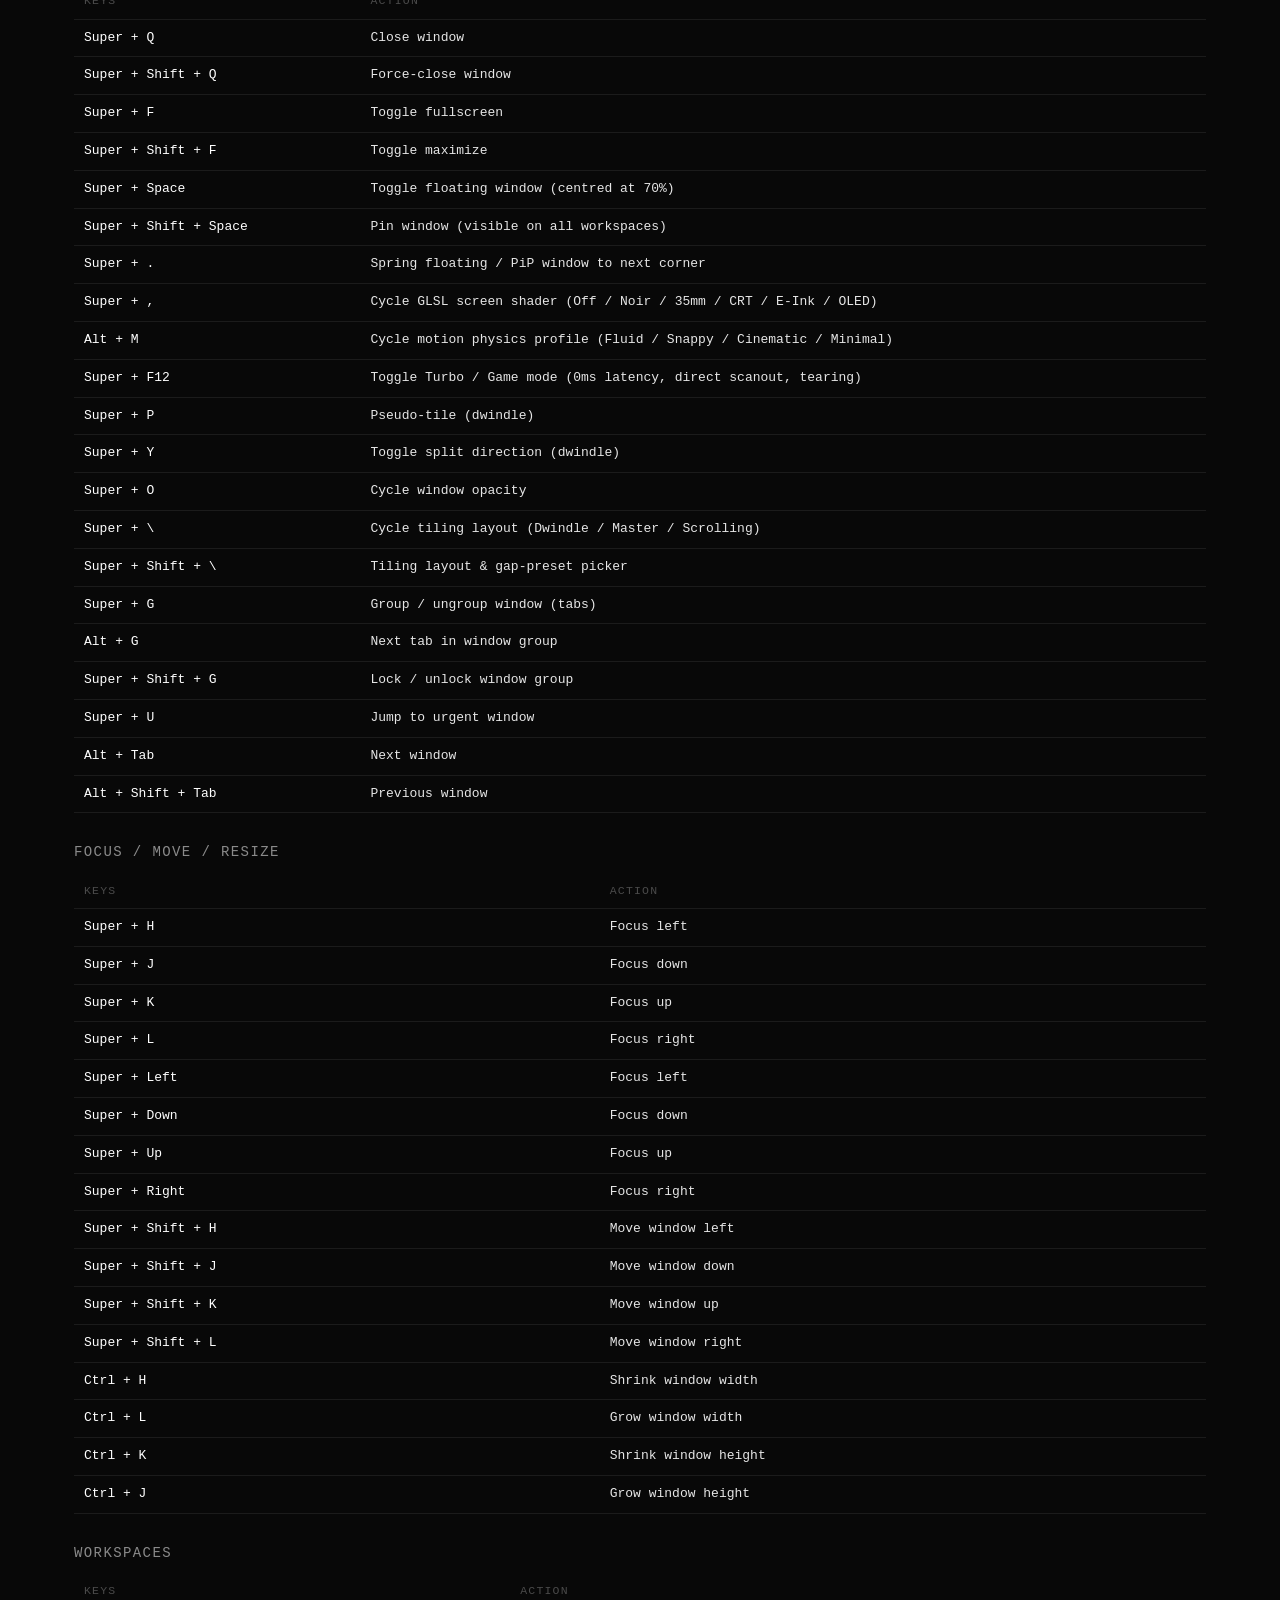
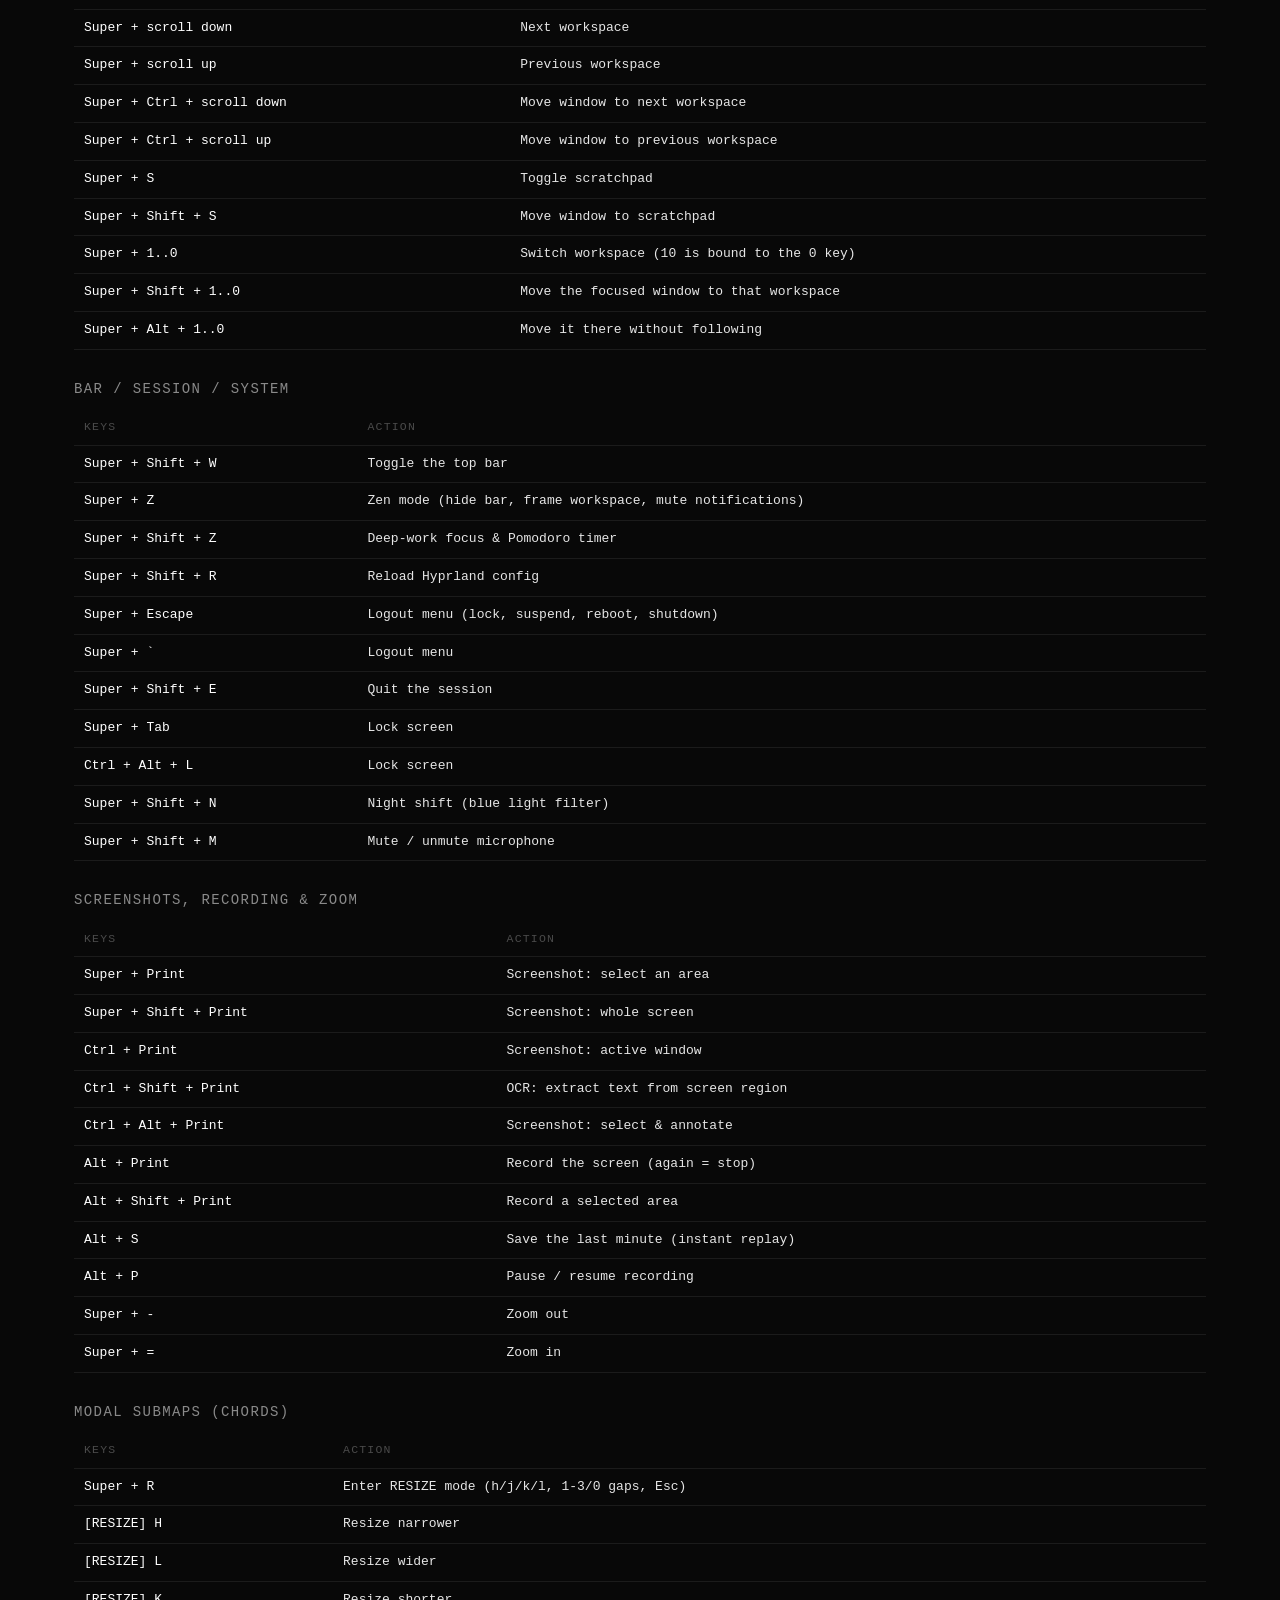
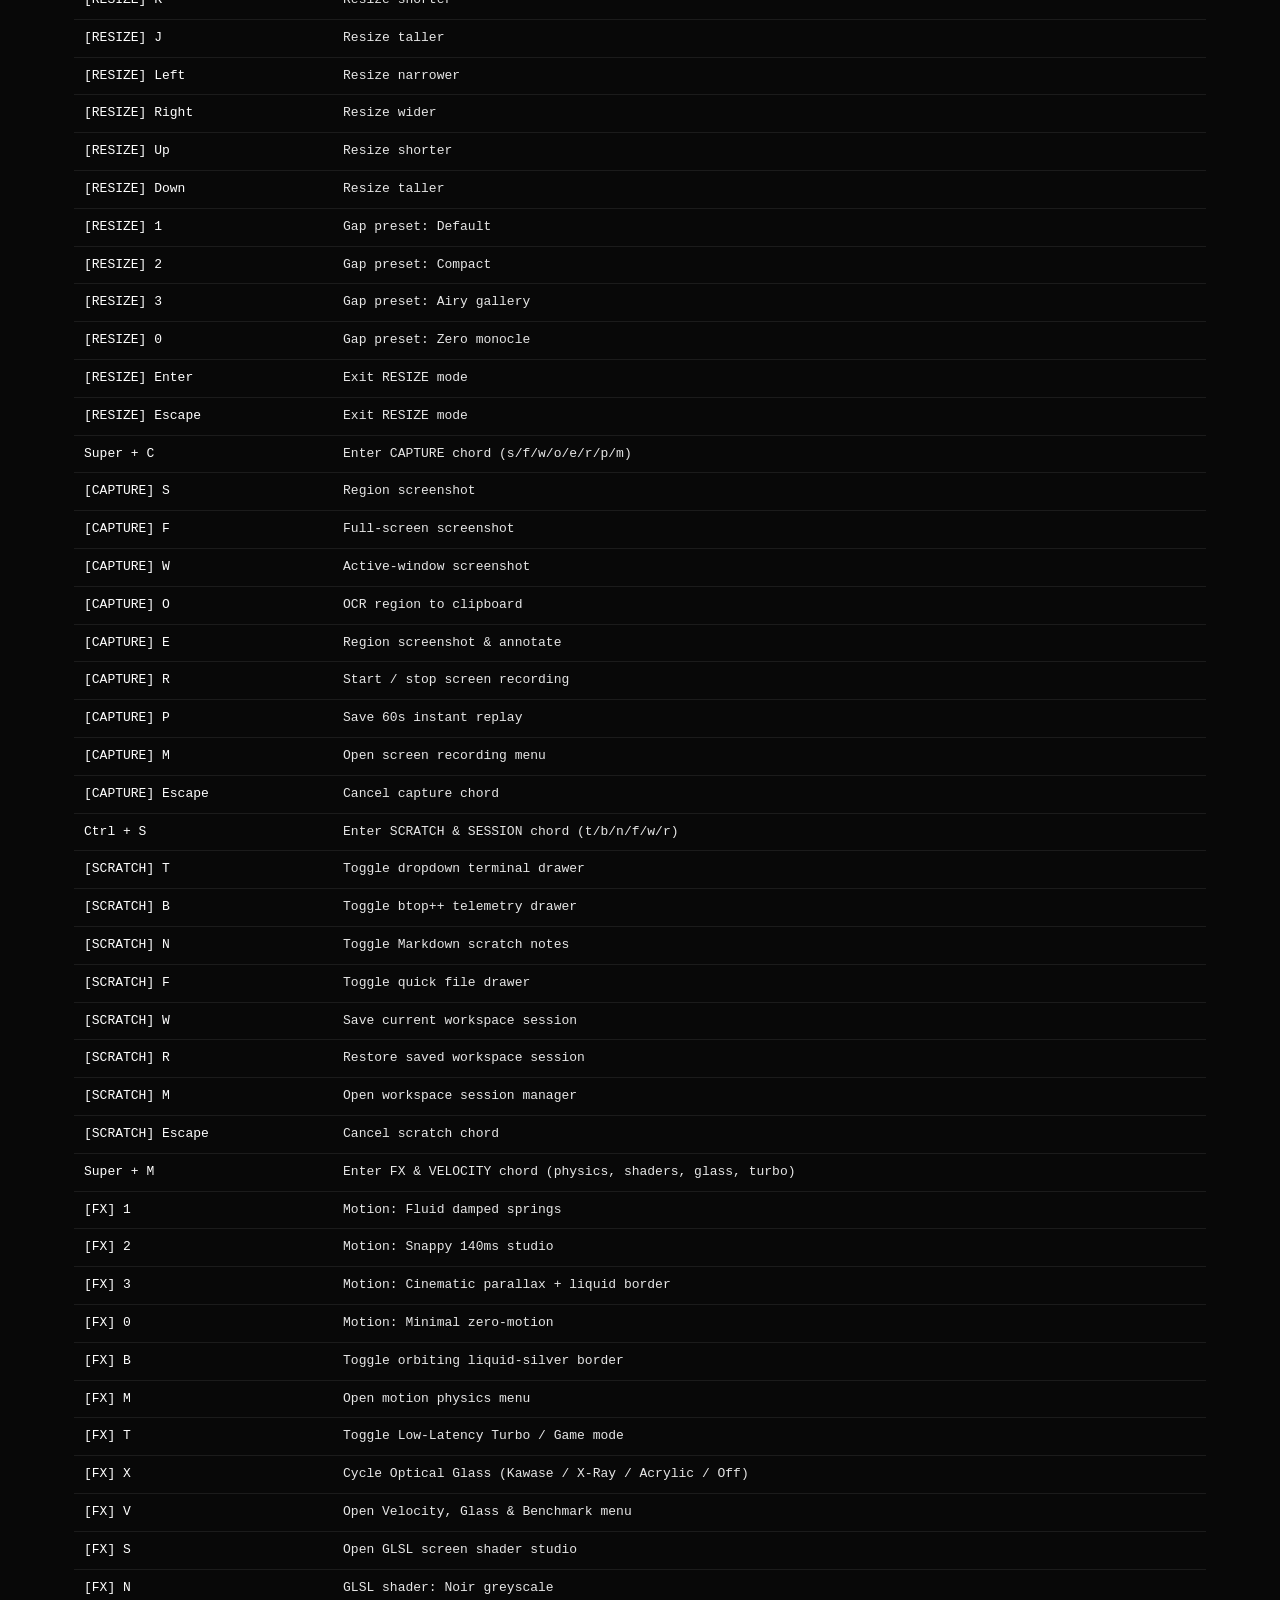
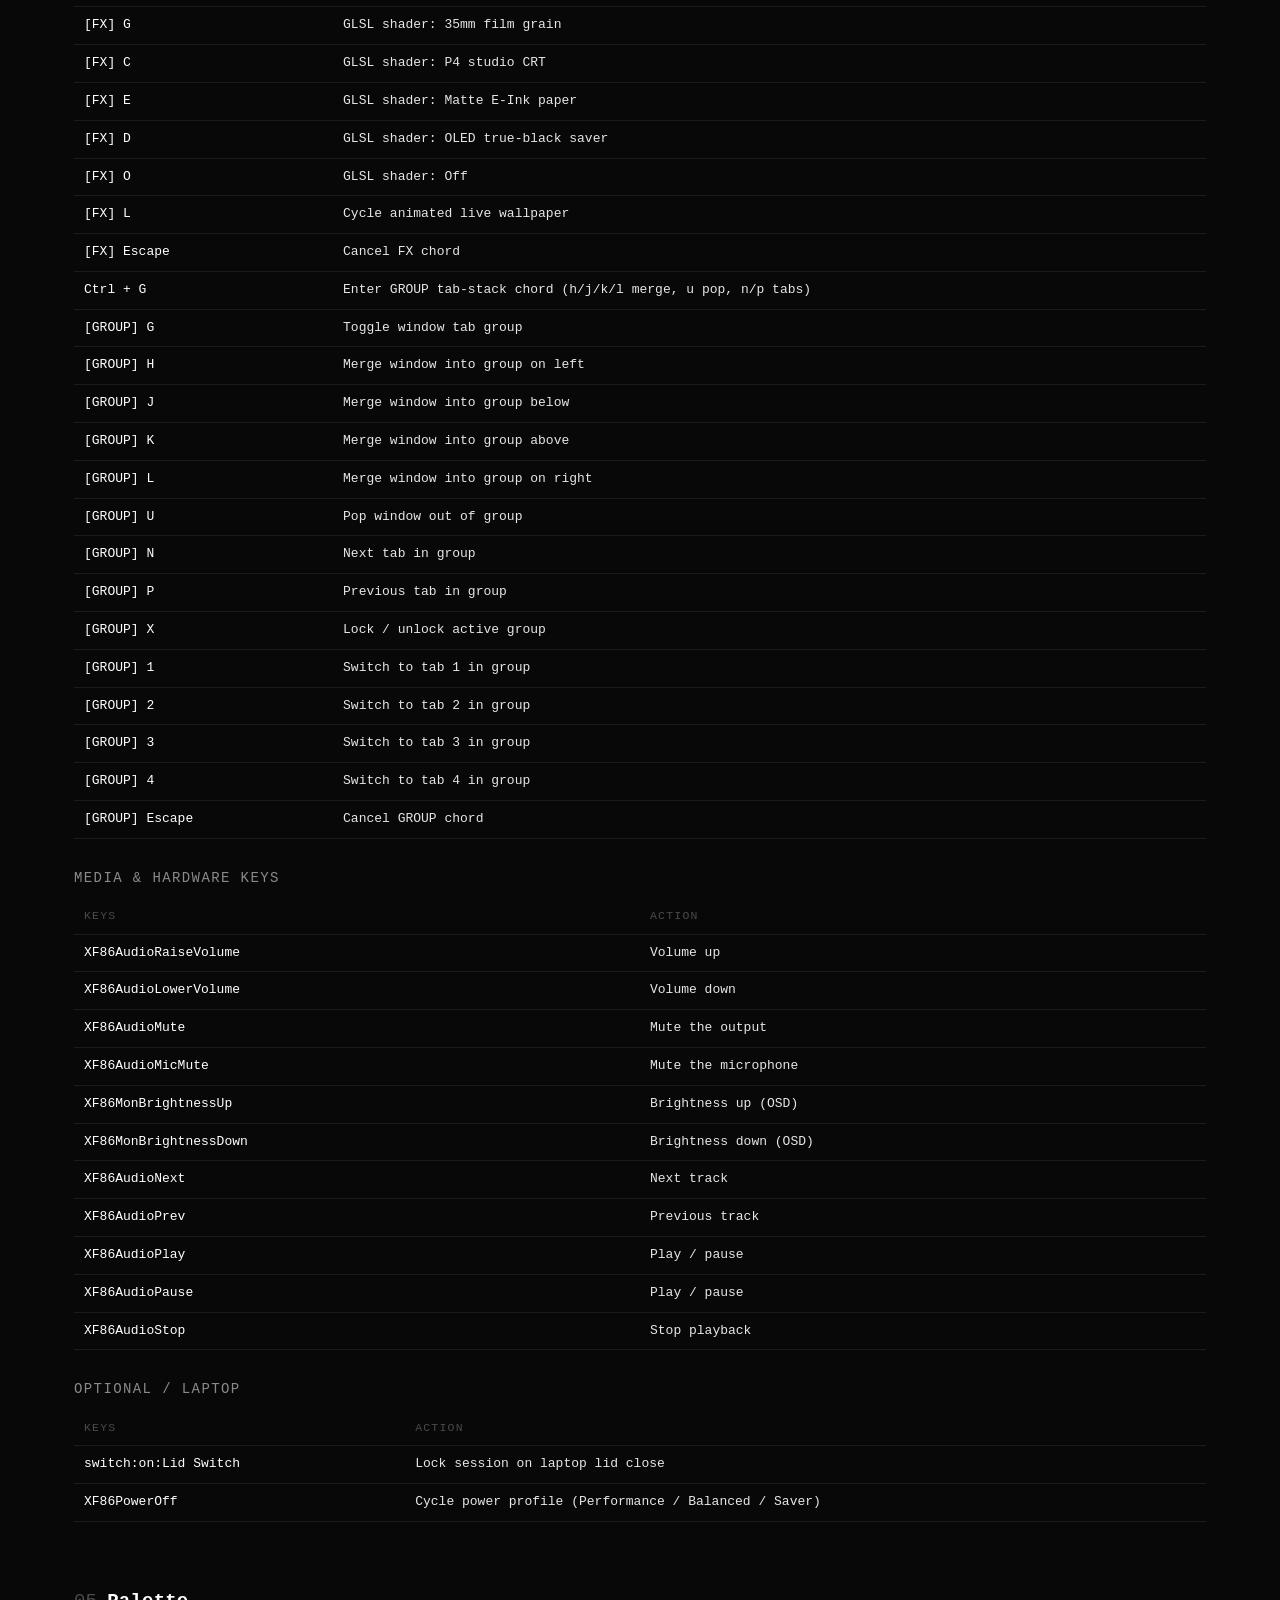
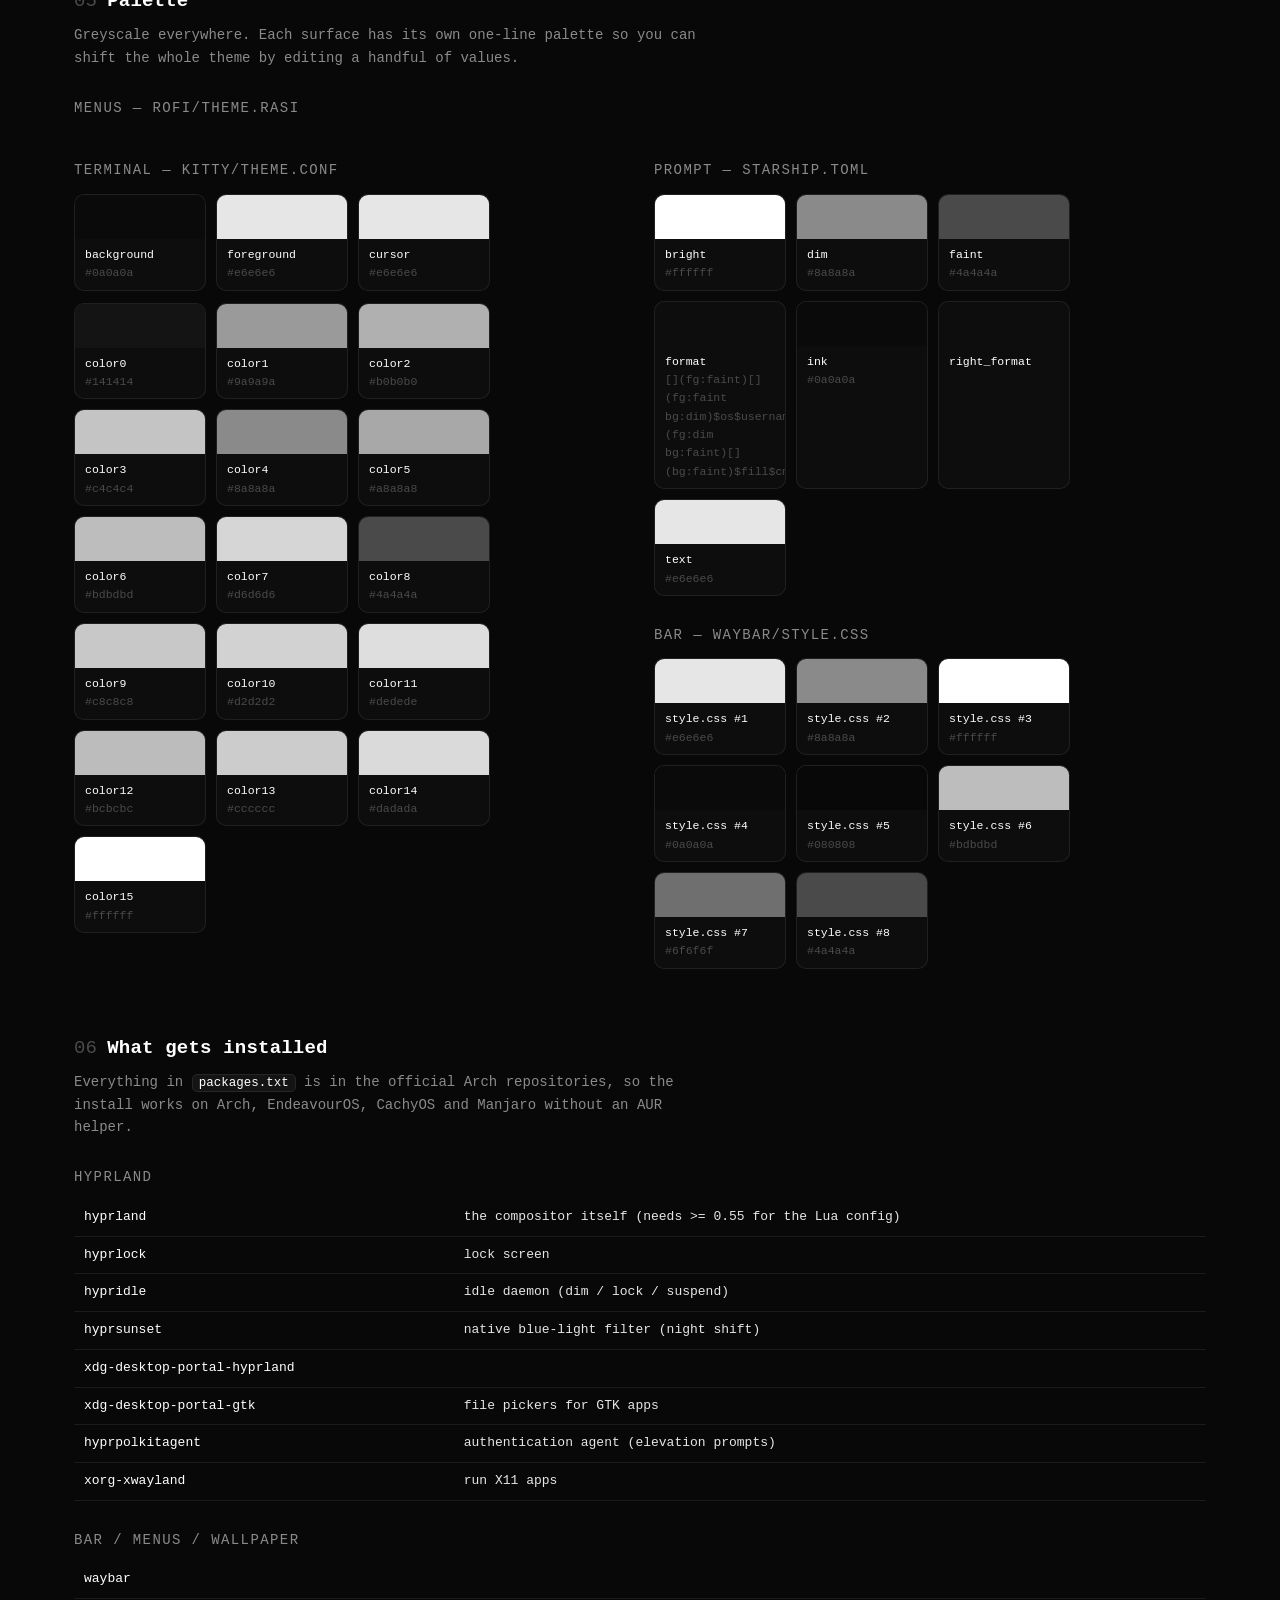
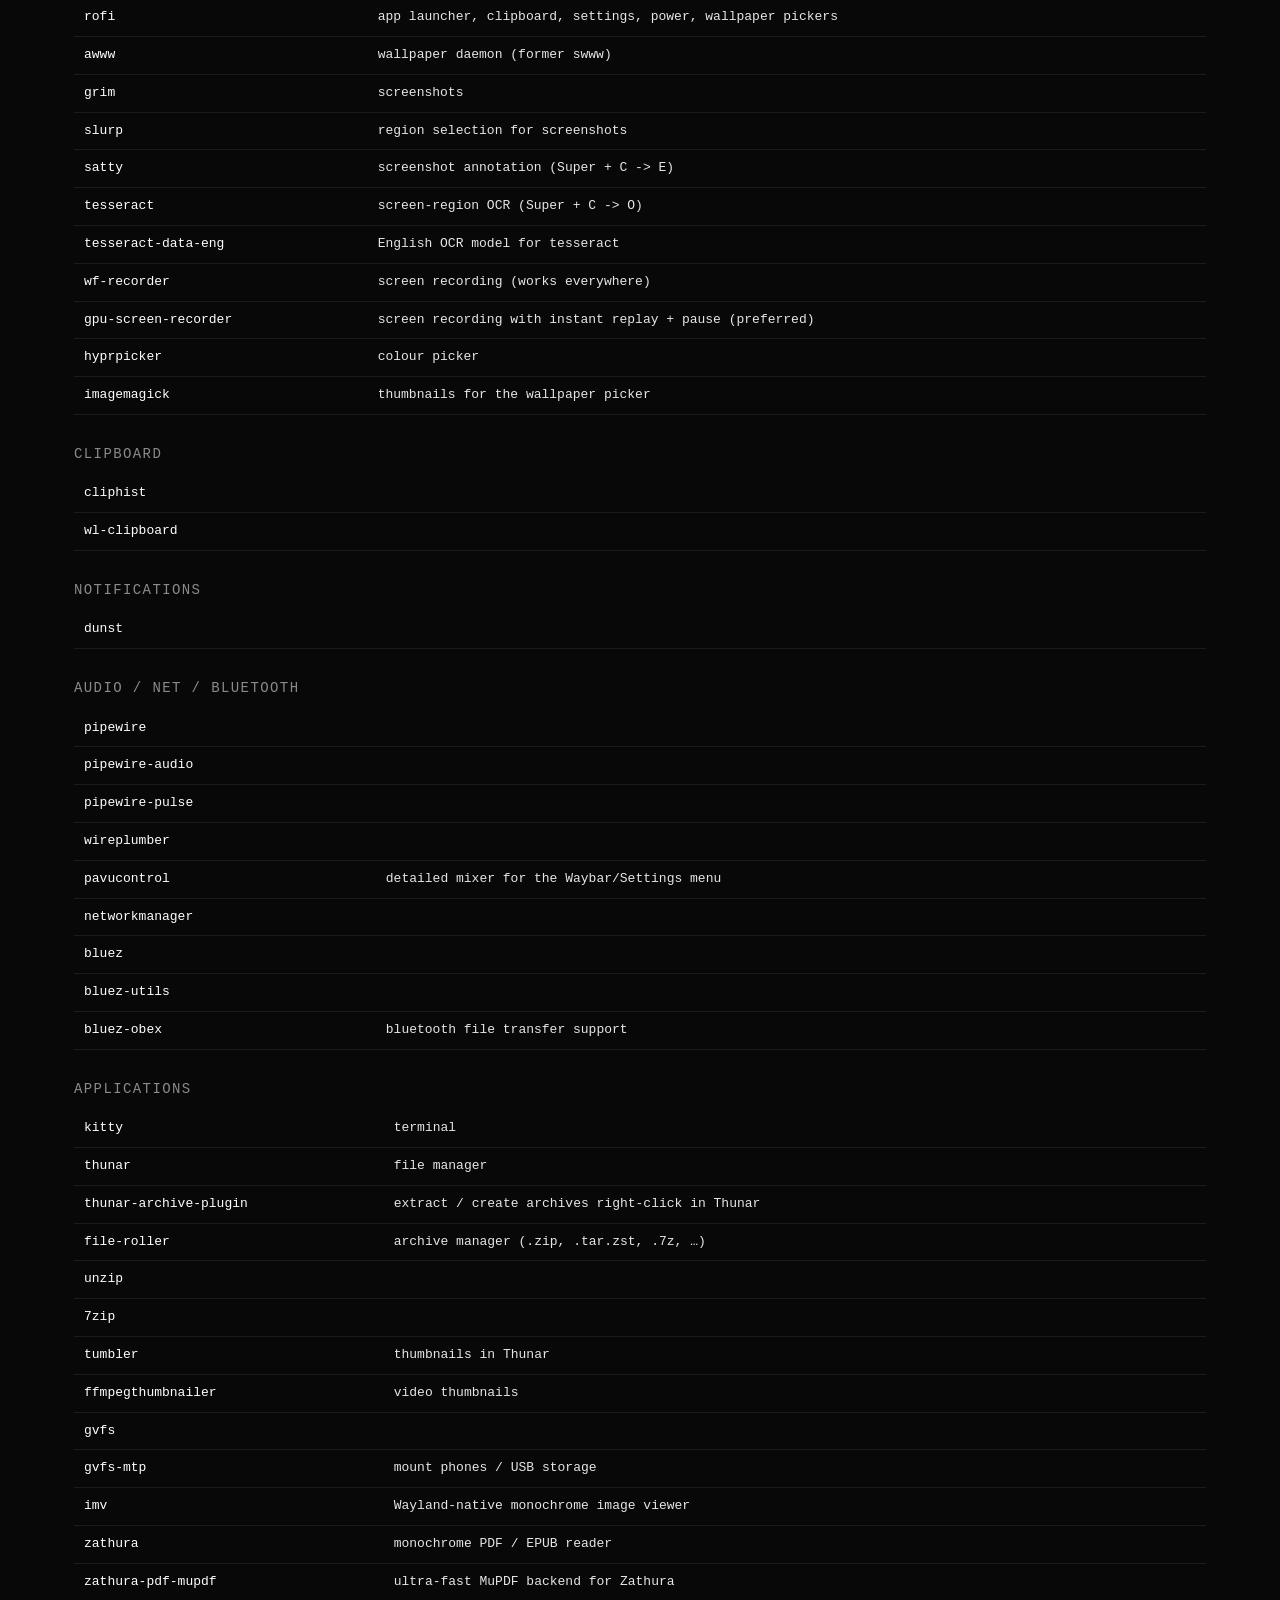
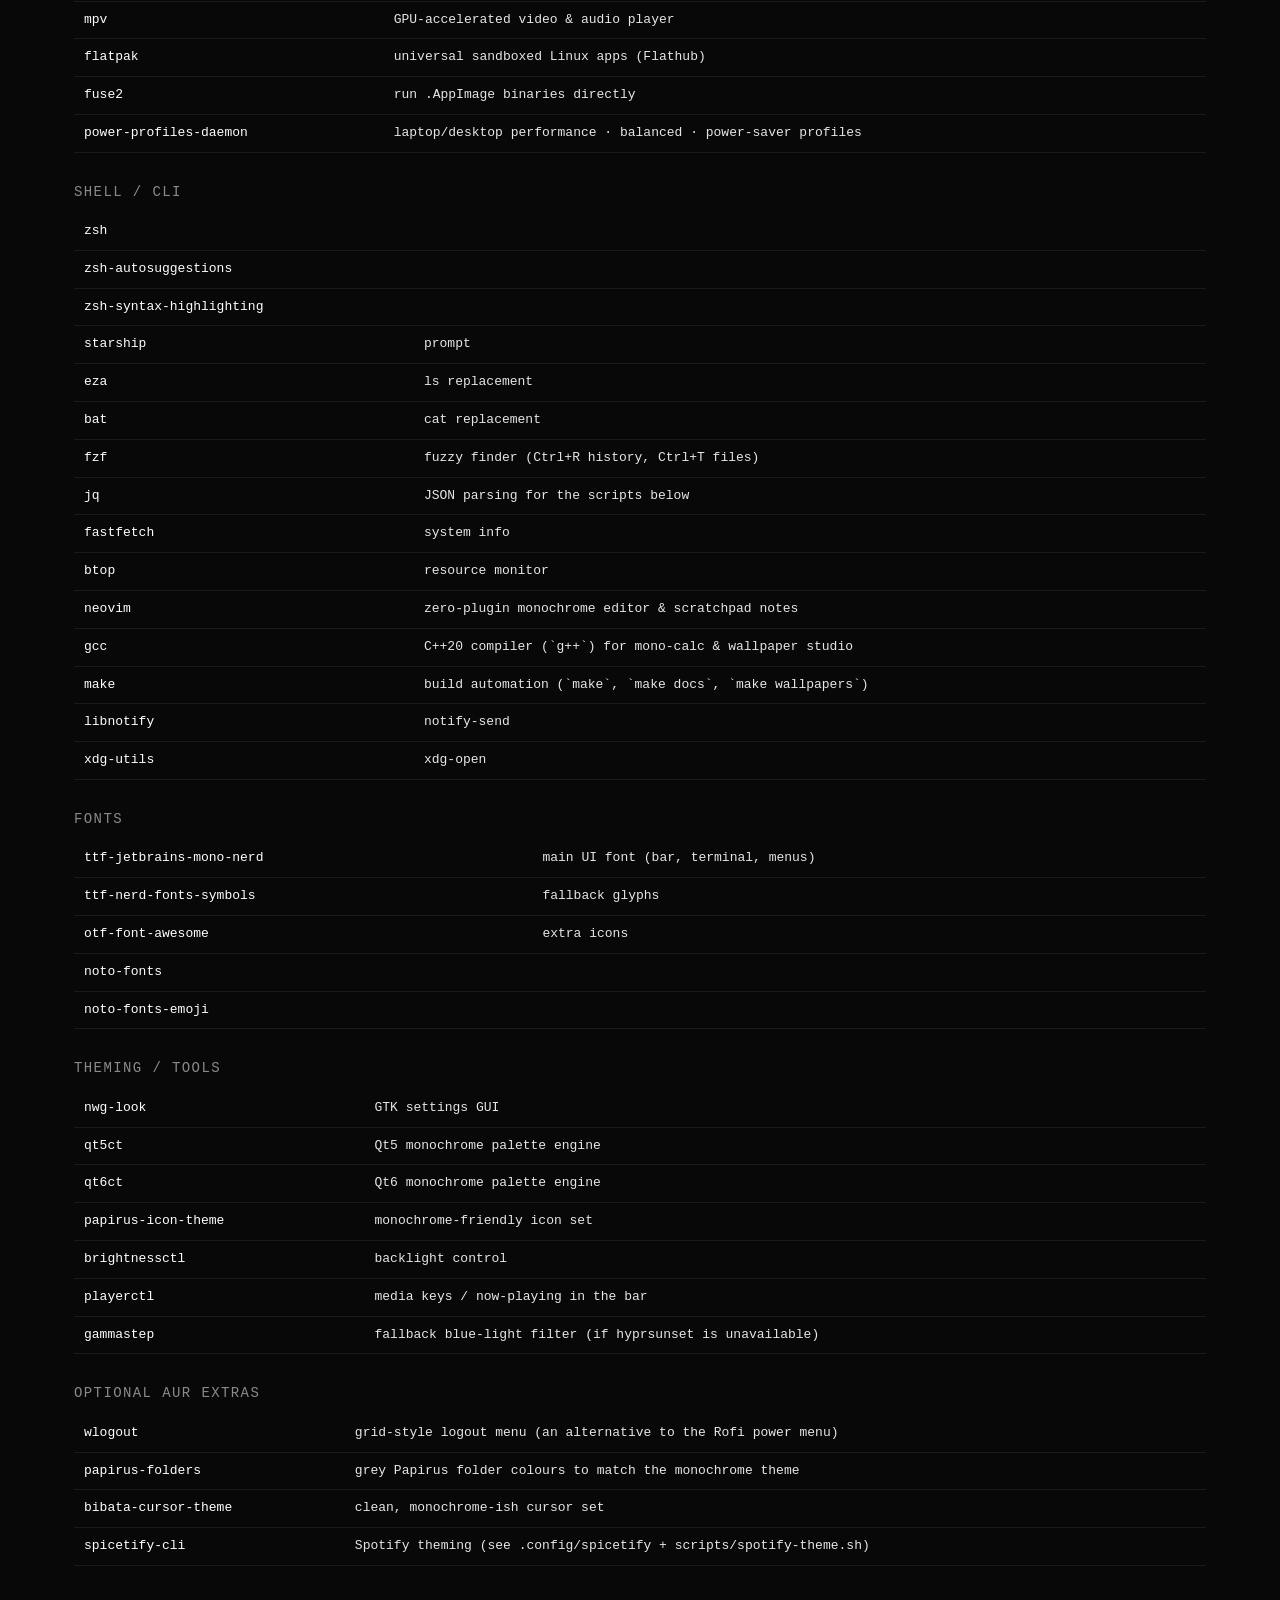
==== commit 85715403: "feat(readme): add live animated SVG hero, 4-workspace compositor stage, pipeline & session reel" ====
--- a/docs/preview.html
+++ b/docs/preview.html
@@ -551,7 +551,7 @@
   <p class="lead">Hyprland reads <code>hyprland.lua</code>, which loads the modules beside it —
   so the file you normally open is <code>modules/user.lua</code>. Native C++20 tools build
   the wallpapers, docs and expression engine; shell scripts drive the menus and bar helpers.</p>
-  <div class="tree"><div><span class="d">.config/</span></div><div>│  <span class="d">bat/</span></div><div>│  │  <span class="">config</span></div><div>│  <span class="d">browser/</span></div><div>│  │  <span class="d">opencode/</span></div><div>│  │  │  <span class="d">chromium-newtab/</span></div><div>│  │  │  │  <span class="">manifest.json</span></div><div>│  │  │  │  <span class="">newtab.js</span></div><div>│  │  │  │  <span class="">startpage.html</span></div><div>│  │  │  <span class="d">chromium-theme/</span></div><div>│  │  │  │  <span class="">manifest.json</span></div><div>│  │  │  <span class="d">firefox/</span></div><div>│  │  │  │  <span class="">user.js</span></div><div>│  │  │  │  <span class="">userChrome.css</span></div><div>│  │  │  │  <span class="">userContent.css</span></div><div>│  │  │  <span class="">startpage.html</span></div><div>│  <span class="d">btop/</span></div><div>│  │  <span class="">btop.conf</span></div><div>│  │  <span class="d">themes/</span></div><div>│  │  │  <span class="">mono.theme</span></div><div>│  <span class="d">dunst/</span></div><div>│  │  <span class="">dunstrc</span></div><div>│  <span class="">electron-flags.conf</span></div><div>│  <span class="d">fastfetch/</span></div><div>│  │  <span class="">config.jsonc</span></div><div>│  <span class="d">gtk-3.0/</span></div><div>│  │  <span class="">gtk.css</span></div><div>│  │  <span class="">settings.ini</span></div><div>│  <span class="d">gtk-4.0/</span></div><div>│  │  <span class="">gtk.css</span></div><div>│  │  <span class="">settings.ini</span></div><div>│  <span class="d">hypr/</span></div><div>│  │  <span class="">hypridle.conf</span></div><div>│  │  <span class="">hyprland.lua</span></div><div>│  │  <span class="">hyprlock.conf</span></div><div>│  │  <span class="">hyprsunset.conf</span></div><div>│  │  <span class="d">modules/</span></div><div>│  │  │  <span class="">animations.lua</span></div><div>│  │  │  <span class="">appearance.lua</span></div><div>│  │  │  <span class="">autostart.lua</span></div><div>│  │  │  <span class="">binds.lua</span></div><div>│  │  │  <span class="">hardware.lua</span></div><div>│  │  │  <span class="">monitors.lua</span></div><div>│  │  │  <span class="">rules.lua</span></div><div>│  │  │  <span class="">smart.lua</span></div><div>│  │  │  <span class="">user.lua</span></div><div>│  │  <span class="d">scripts/</span></div><div>│  │  │  <span class="">brightness.sh</span></div><div>│  │  │  <span class="">browser-theme.sh</span></div><div>│  │  │  <span class="">clipboard.sh</span></div><div>│  │  │  <span class="">doctor.sh</span></div><div>│  │  │  <span class="">float-center.sh</span></div><div>│  │  │  <span class="">focus.sh</span></div><div>│  │  │  <span class="">hardware.sh</span></div><div>│  │  │  <span class="">layout.sh</span></div><div>│  │  │  <span class="">lib.sh</span></div><div>│  │  │  <span class="">menu.sh</span></div><div>│  │  │  <span class="">motion.sh</span></div><div>│  │  │  <span class="">nightshift.sh</span></div><div>│  │  │  <span class="">opacity.sh</span></div><div>│  │  │  <span class="">open-app.sh</span></div><div>│  │  │  <span class="">palette.sh</span></div><div>│  │  │  <span class="">perf.sh</span></div><div>│  │  │  <span class="">pip-corner.sh</span></div><div>│  │  │  <span class="">polkit.sh</span></div><div>│  │  │  <span class="">powermenu.sh</span></div><div>│  │  │  <span class="">record.sh</span></div><div>│  │  │  <span class="">scratchpad.sh</span></div><div>│  │  │  <span class="">scratchterm.sh</span></div><div>│  │  │  <span class="">screenshot.sh</span></div><div>│  │  │  <span class="">session.sh</span></div><div>│  │  │  <span class="">settings.sh</span></div><div>│  │  │  <span class="">shader.sh</span></div><div>│  │  │  <span class="">spotify-theme.sh</span></div><div>│  │  │  <span class="">volume.sh</span></div><div>│  │  │  <span class="">wallpaper.sh</span></div><div>│  │  │  <span class="">waybar-toggle.sh</span></div><div>│  │  │  <span class="">workspace-session.sh</span></div><div>│  │  │  <span class="">zoom.sh</span></div><div>│  │  <span class="d">shaders/</span></div><div>│  │  │  <span class="">cinema-grain.frag</span></div><div>│  │  │  <span class="">crt-studio.frag</span></div><div>│  │  │  <span class="">noir.frag</span></div><div>│  │  │  <span class="">oled-pitch.frag</span></div><div>│  │  │  <span class="">paper-eink.frag</span></div><div>│  │  <span class="d">src/</span></div><div>│  │  │  <span class="">mono-calc.cpp</span></div><div>│  <span class="d">imv/</span></div><div>│  │  <span class="">config</span></div><div>│  <span class="d">kitty/</span></div><div>│  │  <span class="">kitty.conf</span></div><div>│  │  <span class="">theme.conf</span></div><div>│  <span class="">mimeapps.list</span></div><div>│  <span class="d">mpv/</span></div><div>│  │  <span class="">mpv.conf</span></div><div>│  <span class="d">nvim/</span></div><div>│  │  <span class="d">colors/</span></div><div>│  │  │  <span class="">monochrome.lua</span></div><div>│  │  <span class="">init.lua</span></div><div>│  <span class="d">opencode/</span></div><div>│  │  <span class="d">themes/</span></div><div>│  │  │  <span class="">monochrome.json</span></div><div>│  │  <span class="">tui.json</span></div><div>│  <span class="d">qt5ct/</span></div><div>│  │  <span class="d">colors/</span></div><div>│  │  │  <span class="">Monochrome.conf</span></div><div>│  │  <span class="">qt5ct.conf</span></div><div>│  <span class="d">qt6ct/</span></div><div>│  │  <span class="d">colors/</span></div><div>│  │  │  <span class="">Monochrome.conf</span></div><div>│  │  <span class="">qt6ct.conf</span></div><div>│  <span class="d">rofi/</span></div><div>│  │  <span class="">clipboard.rasi</span></div><div>│  │  <span class="">keybinds.rasi</span></div><div>│  │  <span class="">launcher.rasi</span></div><div>│  │  <span class="">palette.rasi</span></div><div>│  │  <span class="">powermenu.rasi</span></div><div>│  │  <span class="">settings.rasi</span></div><div>│  │  <span class="">theme.rasi</span></div><div>│  │  <span class="">wallpaper.rasi</span></div><div>│  <span class="d">spicetify/</span></div><div>│  │  <span class="d">Themes/</span></div><div>│  │  │  <span class="d">monochrome/</span></div><div>│  │  │  │  <span class="">color.ini</span></div><div>│  │  │  │  <span class="">user.css</span></div><div>│  <span class="">starship.toml</span></div><div>│  <span class="d">uwsm/</span></div><div>│  │  <span class="">env</span></div><div>│  <span class="d">waybar/</span></div><div>│  │  <span class="">config.jsonc</span></div><div>│  │  <span class="d">scripts/</span></div><div>│  │  │  <span class="">sysgraph.sh</span></div><div>│  │  │  <span class="">updates.sh</span></div><div>│  │  <span class="">style.css</span></div><div>│  <span class="d">wlogout/</span></div><div>│  │  <span class="">layout</span></div><div>│  │  <span class="">style.css</span></div><div>│  <span class="d">xdg-desktop-portal/</span></div><div>│  │  <span class="">hyprland-portals.conf</span></div><div>│  <span class="d">zathura/</span></div><div>│  │  <span class="">zathurarc</span></div><div><span class="">.editorconfig</span></div><div><span class="">.gitattributes</span></div><div><span class="d">.github/</span></div><div>│  <span class="d">workflows/</span></div><div>│  │  <span class="">ci.yml</span></div><div>│  │  <span class="">pages.yml</span></div><div><span class="">.gitignore</span></div><div><span class="">.zshrc</span></div><div><span class="">CHANGELOG.md</span></div><div><span class="">CONTRIBUTING.md</span></div><div><span class="">LICENSE</span></div><div><span class="">Makefile</span></div><div><span class="">README.md</span></div><div><span class="">aur-packages.txt</span></div><div><span class="d">docs/</span></div><div>│  <span class="">CUSTOMIZE.md</span></div><div>│  <span class="">INSTALL.md</span></div><div>│  <span class="">KEYBINDS.md</span></div><div>│  <span class="">ON-WINDOWS.md</span></div><div>│  <span class="">QUICKSTART.md</span></div><div>│  <span class="">TROUBLESHOOTING.md</span></div><div>│  <span class="">desktop-demo.mp4</span></div><div>│  <span class="">preview.html</span></div><div>│  <span class="">preview.png</span></div><div>│  <span class="">preview.svg</span></div><div>│  <span class="">test-run.mp4</span></div><div><span class="d">include/</span></div><div>│  <span class="">keybind_table.hpp</span></div><div>│  <span class="">mono_config.hpp</span></div><div>│  <span class="">mono_image.hpp</span></div><div><span class="">install.sh</span></div><div><span class="">packages.txt</span></div><div><span class="d">site/</span></div><div>│  <span class="">app.js</span></div><div>│  <span class="">favicon.svg</span></div><div>│  <span class="">index.html</span></div><div>│  <span class="">keybinds.json</span></div><div>│  <span class="">newtab.html</span></div><div>│  <span class="">styles.css</span></div><div><span class="d">test/</span></div><div>│  <span class="">install-sandbox.sh</span></div><div>│  <span class="">run-all.sh</span></div><div>│  <span class="">smoke-test.sh</span></div><div><span class="d">tools/</span></div><div>│  <span class="">build-preview.cpp</span></div><div>│  <span class="">build-windows-kit.cpp</span></div><div>│  <span class="">demo.sh</span></div><div>│  <span class="">keybind-table.cpp</span></div><div>│  <span class="">mono-util.cpp</span></div><div>│  <span class="">record-desktop.sh</span></div><div>│  <span class="">serve-site.cpp</span></div><div><span class="">uninstall.sh</span></div><div><span class="d">wallpapers/</span></div><div>│  <span class="">animate.cpp</span></div><div>│  <span class="">generate.cpp</span></div><div>│  <span class="">generate.hpp</span></div><div>│  <span class="">mono-01.jpg</span></div><div>│  <span class="">mono-02.jpg</span></div><div>│  <span class="">mono-03.jpg</span></div><div>│  <span class="">mono-04.jpg</span></div><div>│  <span class="">mono-05.jpg</span></div><div>│  <span class="">mono-06-16k.jpg</span></div><div>│  <span class="">mono-06.jpg</span></div><div>│  <span class="">mono-07-4k.jpg</span></div><div>│  <span class="">mono-07.jpg</span></div><div>│  <span class="">mono-08.jpg</span></div><div>│  <span class="">mono-09.jpg</span></div><div>│  <span class="">mono-10.jpg</span></div><div>│  <span class="">mono-11-4k.jpg</span></div><div>│  <span class="">mono-11.jpg</span></div><div>│  <span class="">mono-12.jpg</span></div><div>│  <span class="">mono-13.jpg</span></div><div>│  <span class="">mono-14.jpg</span></div><div>│  <span class="">mono-live-01-orbital.gif</span></div><div>│  <span class="">mono-live-02-pulse.gif</span></div><div>│  <span class="">mono-live-03-lissajous.gif</span></div><div><span class="d">windows/</span></div><div>│  <span class="">glazewm-config.yaml</span></div><div>│  <span class="">windows-terminal-scheme.json</span></div><div>│  <span class="">windows-terminal-settings.json</span></div></div>
+  <div class="tree"><div><span class="d">.config/</span></div><div>│  <span class="d">bat/</span></div><div>│  │  <span class="">config</span></div><div>│  <span class="d">browser/</span></div><div>│  │  <span class="d">opencode/</span></div><div>│  │  │  <span class="d">chromium-newtab/</span></div><div>│  │  │  │  <span class="">manifest.json</span></div><div>│  │  │  │  <span class="">newtab.js</span></div><div>│  │  │  │  <span class="">startpage.html</span></div><div>│  │  │  <span class="d">chromium-theme/</span></div><div>│  │  │  │  <span class="">manifest.json</span></div><div>│  │  │  <span class="d">firefox/</span></div><div>│  │  │  │  <span class="">user.js</span></div><div>│  │  │  │  <span class="">userChrome.css</span></div><div>│  │  │  │  <span class="">userContent.css</span></div><div>│  │  │  <span class="">startpage.html</span></div><div>│  <span class="d">btop/</span></div><div>│  │  <span class="">btop.conf</span></div><div>│  │  <span class="d">themes/</span></div><div>│  │  │  <span class="">mono.theme</span></div><div>│  <span class="d">dunst/</span></div><div>│  │  <span class="">dunstrc</span></div><div>│  <span class="">electron-flags.conf</span></div><div>│  <span class="d">fastfetch/</span></div><div>│  │  <span class="">config.jsonc</span></div><div>│  <span class="d">gtk-3.0/</span></div><div>│  │  <span class="">gtk.css</span></div><div>│  │  <span class="">settings.ini</span></div><div>│  <span class="d">gtk-4.0/</span></div><div>│  │  <span class="">gtk.css</span></div><div>│  │  <span class="">settings.ini</span></div><div>│  <span class="d">hypr/</span></div><div>│  │  <span class="">hypridle.conf</span></div><div>│  │  <span class="">hyprland.lua</span></div><div>│  │  <span class="">hyprlock.conf</span></div><div>│  │  <span class="">hyprsunset.conf</span></div><div>│  │  <span class="d">modules/</span></div><div>│  │  │  <span class="">animations.lua</span></div><div>│  │  │  <span class="">appearance.lua</span></div><div>│  │  │  <span class="">autostart.lua</span></div><div>│  │  │  <span class="">binds.lua</span></div><div>│  │  │  <span class="">hardware.lua</span></div><div>│  │  │  <span class="">monitors.lua</span></div><div>│  │  │  <span class="">rules.lua</span></div><div>│  │  │  <span class="">smart.lua</span></div><div>│  │  │  <span class="">user.lua</span></div><div>│  │  <span class="d">scripts/</span></div><div>│  │  │  <span class="">brightness.sh</span></div><div>│  │  │  <span class="">browser-theme.sh</span></div><div>│  │  │  <span class="">clipboard.sh</span></div><div>│  │  │  <span class="">doctor.sh</span></div><div>│  │  │  <span class="">float-center.sh</span></div><div>│  │  │  <span class="">focus.sh</span></div><div>│  │  │  <span class="">hardware.sh</span></div><div>│  │  │  <span class="">layout.sh</span></div><div>│  │  │  <span class="">lib.sh</span></div><div>│  │  │  <span class="">menu.sh</span></div><div>│  │  │  <span class="">motion.sh</span></div><div>│  │  │  <span class="">nightshift.sh</span></div><div>│  │  │  <span class="">opacity.sh</span></div><div>│  │  │  <span class="">open-app.sh</span></div><div>│  │  │  <span class="">palette.sh</span></div><div>│  │  │  <span class="">perf.sh</span></div><div>│  │  │  <span class="">pip-corner.sh</span></div><div>│  │  │  <span class="">polkit.sh</span></div><div>│  │  │  <span class="">powermenu.sh</span></div><div>│  │  │  <span class="">record.sh</span></div><div>│  │  │  <span class="">scratchpad.sh</span></div><div>│  │  │  <span class="">scratchterm.sh</span></div><div>│  │  │  <span class="">screenshot.sh</span></div><div>│  │  │  <span class="">session.sh</span></div><div>│  │  │  <span class="">settings.sh</span></div><div>│  │  │  <span class="">shader.sh</span></div><div>│  │  │  <span class="">spotify-theme.sh</span></div><div>│  │  │  <span class="">volume.sh</span></div><div>│  │  │  <span class="">wallpaper.sh</span></div><div>│  │  │  <span class="">waybar-toggle.sh</span></div><div>│  │  │  <span class="">workspace-session.sh</span></div><div>│  │  │  <span class="">zoom.sh</span></div><div>│  │  <span class="d">shaders/</span></div><div>│  │  │  <span class="">cinema-grain.frag</span></div><div>│  │  │  <span class="">crt-studio.frag</span></div><div>│  │  │  <span class="">noir.frag</span></div><div>│  │  │  <span class="">oled-pitch.frag</span></div><div>│  │  │  <span class="">paper-eink.frag</span></div><div>│  │  <span class="d">src/</span></div><div>│  │  │  <span class="">mono-calc.cpp</span></div><div>│  <span class="d">imv/</span></div><div>│  │  <span class="">config</span></div><div>│  <span class="d">kitty/</span></div><div>│  │  <span class="">kitty.conf</span></div><div>│  │  <span class="">theme.conf</span></div><div>│  <span class="">mimeapps.list</span></div><div>│  <span class="d">mpv/</span></div><div>│  │  <span class="">mpv.conf</span></div><div>│  <span class="d">nvim/</span></div><div>│  │  <span class="d">colors/</span></div><div>│  │  │  <span class="">monochrome.lua</span></div><div>│  │  <span class="">init.lua</span></div><div>│  <span class="d">opencode/</span></div><div>│  │  <span class="d">themes/</span></div><div>│  │  │  <span class="">monochrome.json</span></div><div>│  │  <span class="">tui.json</span></div><div>│  <span class="d">qt5ct/</span></div><div>│  │  <span class="d">colors/</span></div><div>│  │  │  <span class="">Monochrome.conf</span></div><div>│  │  <span class="">qt5ct.conf</span></div><div>│  <span class="d">qt6ct/</span></div><div>│  │  <span class="d">colors/</span></div><div>│  │  │  <span class="">Monochrome.conf</span></div><div>│  │  <span class="">qt6ct.conf</span></div><div>│  <span class="d">rofi/</span></div><div>│  │  <span class="">clipboard.rasi</span></div><div>│  │  <span class="">keybinds.rasi</span></div><div>│  │  <span class="">launcher.rasi</span></div><div>│  │  <span class="">palette.rasi</span></div><div>│  │  <span class="">powermenu.rasi</span></div><div>│  │  <span class="">settings.rasi</span></div><div>│  │  <span class="">theme.rasi</span></div><div>│  │  <span class="">wallpaper.rasi</span></div><div>│  <span class="d">spicetify/</span></div><div>│  │  <span class="d">Themes/</span></div><div>│  │  │  <span class="d">monochrome/</span></div><div>│  │  │  │  <span class="">color.ini</span></div><div>│  │  │  │  <span class="">user.css</span></div><div>│  <span class="">starship.toml</span></div><div>│  <span class="d">uwsm/</span></div><div>│  │  <span class="">env</span></div><div>│  <span class="d">waybar/</span></div><div>│  │  <span class="">config.jsonc</span></div><div>│  │  <span class="d">scripts/</span></div><div>│  │  │  <span class="">sysgraph.sh</span></div><div>│  │  │  <span class="">updates.sh</span></div><div>│  │  <span class="">style.css</span></div><div>│  <span class="d">wlogout/</span></div><div>│  │  <span class="">layout</span></div><div>│  │  <span class="">style.css</span></div><div>│  <span class="d">xdg-desktop-portal/</span></div><div>│  │  <span class="">hyprland-portals.conf</span></div><div>│  <span class="d">zathura/</span></div><div>│  │  <span class="">zathurarc</span></div><div><span class="">.editorconfig</span></div><div><span class="">.gitattributes</span></div><div><span class="d">.github/</span></div><div>│  <span class="d">workflows/</span></div><div>│  │  <span class="">ci.yml</span></div><div>│  │  <span class="">pages.yml</span></div><div><span class="">.gitignore</span></div><div><span class="">.zshrc</span></div><div><span class="">CHANGELOG.md</span></div><div><span class="">CONTRIBUTING.md</span></div><div><span class="">LICENSE</span></div><div><span class="">Makefile</span></div><div><span class="">README.md</span></div><div><span class="">aur-packages.txt</span></div><div><span class="d">docs/</span></div><div>│  <span class="">CUSTOMIZE.md</span></div><div>│  <span class="">INSTALL.md</span></div><div>│  <span class="">KEYBINDS.md</span></div><div>│  <span class="">ON-WINDOWS.md</span></div><div>│  <span class="">QUICKSTART.md</span></div><div>│  <span class="">TROUBLESHOOTING.md</span></div><div>│  <span class="d">assets/</span></div><div>│  │  <span class="">btn-live-site.svg</span></div><div>│  │  <span class="">btn-release.svg</span></div><div>│  │  <span class="">btn-startpage.svg</span></div><div>│  │  <span class="">compositor-live.svg</span></div><div>│  │  <span class="">desktop-session.gif</span></div><div>│  │  <span class="">hero-banner.svg</span></div><div>│  │  <span class="">pipeline-strip.svg</span></div><div>│  <span class="">desktop-demo.mp4</span></div><div>│  <span class="">preview.html</span></div><div>│  <span class="">preview.png</span></div><div>│  <span class="">preview.svg</span></div><div>│  <span class="">test-run.mp4</span></div><div><span class="d">include/</span></div><div>│  <span class="">keybind_table.hpp</span></div><div>│  <span class="">mono_config.hpp</span></div><div>│  <span class="">mono_image.hpp</span></div><div><span class="">install.sh</span></div><div><span class="">packages.txt</span></div><div><span class="d">site/</span></div><div>│  <span class="">app.js</span></div><div>│  <span class="">favicon.svg</span></div><div>│  <span class="">index.html</span></div><div>│  <span class="">keybinds.json</span></div><div>│  <span class="">newtab.html</span></div><div>│  <span class="">styles.css</span></div><div><span class="d">test/</span></div><div>│  <span class="">install-sandbox.sh</span></div><div>│  <span class="">run-all.sh</span></div><div>│  <span class="">smoke-test.sh</span></div><div><span class="d">tools/</span></div><div>│  <span class="">build-preview.cpp</span></div><div>│  <span class="">build-windows-kit.cpp</span></div><div>│  <span class="">demo.sh</span></div><div>│  <span class="">keybind-table.cpp</span></div><div>│  <span class="">mono-util.cpp</span></div><div>│  <span class="">record-desktop.sh</span></div><div>│  <span class="">serve-site.cpp</span></div><div><span class="">uninstall.sh</span></div><div><span class="d">wallpapers/</span></div><div>│  <span class="">animate.cpp</span></div><div>│  <span class="">generate.cpp</span></div><div>│  <span class="">generate.hpp</span></div><div>│  <span class="">mono-01.jpg</span></div><div>│  <span class="">mono-02.jpg</span></div><div>│  <span class="">mono-03.jpg</span></div><div>│  <span class="">mono-04.jpg</span></div><div>│  <span class="">mono-05.jpg</span></div><div>│  <span class="">mono-06-16k.jpg</span></div><div>│  <span class="">mono-06.jpg</span></div><div>│  <span class="">mono-07-4k.jpg</span></div><div>│  <span class="">mono-07.jpg</span></div><div>│  <span class="">mono-08.jpg</span></div><div>│  <span class="">mono-09.jpg</span></div><div>│  <span class="">mono-10.jpg</span></div><div>│  <span class="">mono-11-4k.jpg</span></div><div>│  <span class="">mono-11.jpg</span></div><div>│  <span class="">mono-12.jpg</span></div><div>│  <span class="">mono-13.jpg</span></div><div>│  <span class="">mono-14.jpg</span></div><div>│  <span class="">mono-live-01-orbital.gif</span></div><div>│  <span class="">mono-live-02-pulse.gif</span></div><div>│  <span class="">mono-live-03-lissajous.gif</span></div><div><span class="d">windows/</span></div><div>│  <span class="">glazewm-config.yaml</span></div><div>│  <span class="">windows-terminal-scheme.json</span></div><div>│  <span class="">windows-terminal-settings.json</span></div></div>
 
   <h2><span class="num">08</span>Try it</h2>
   <div class="grid3">
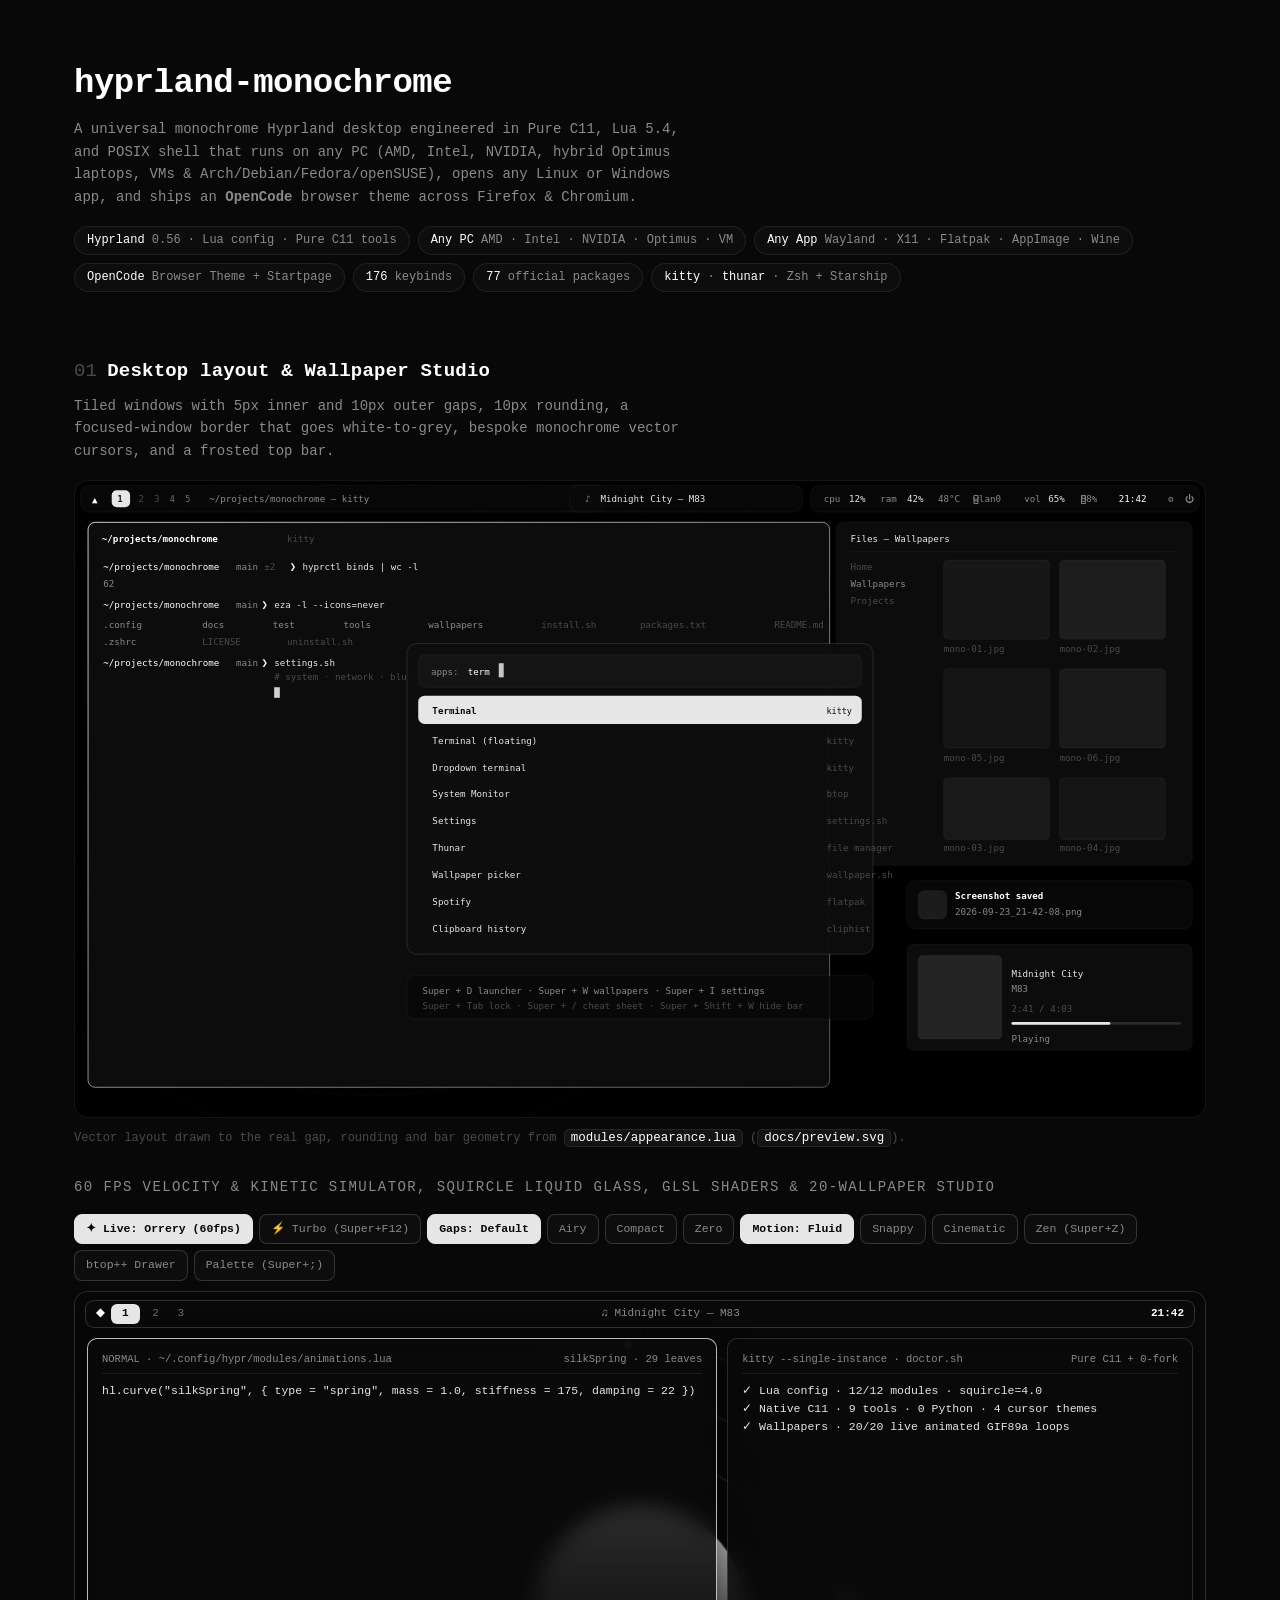
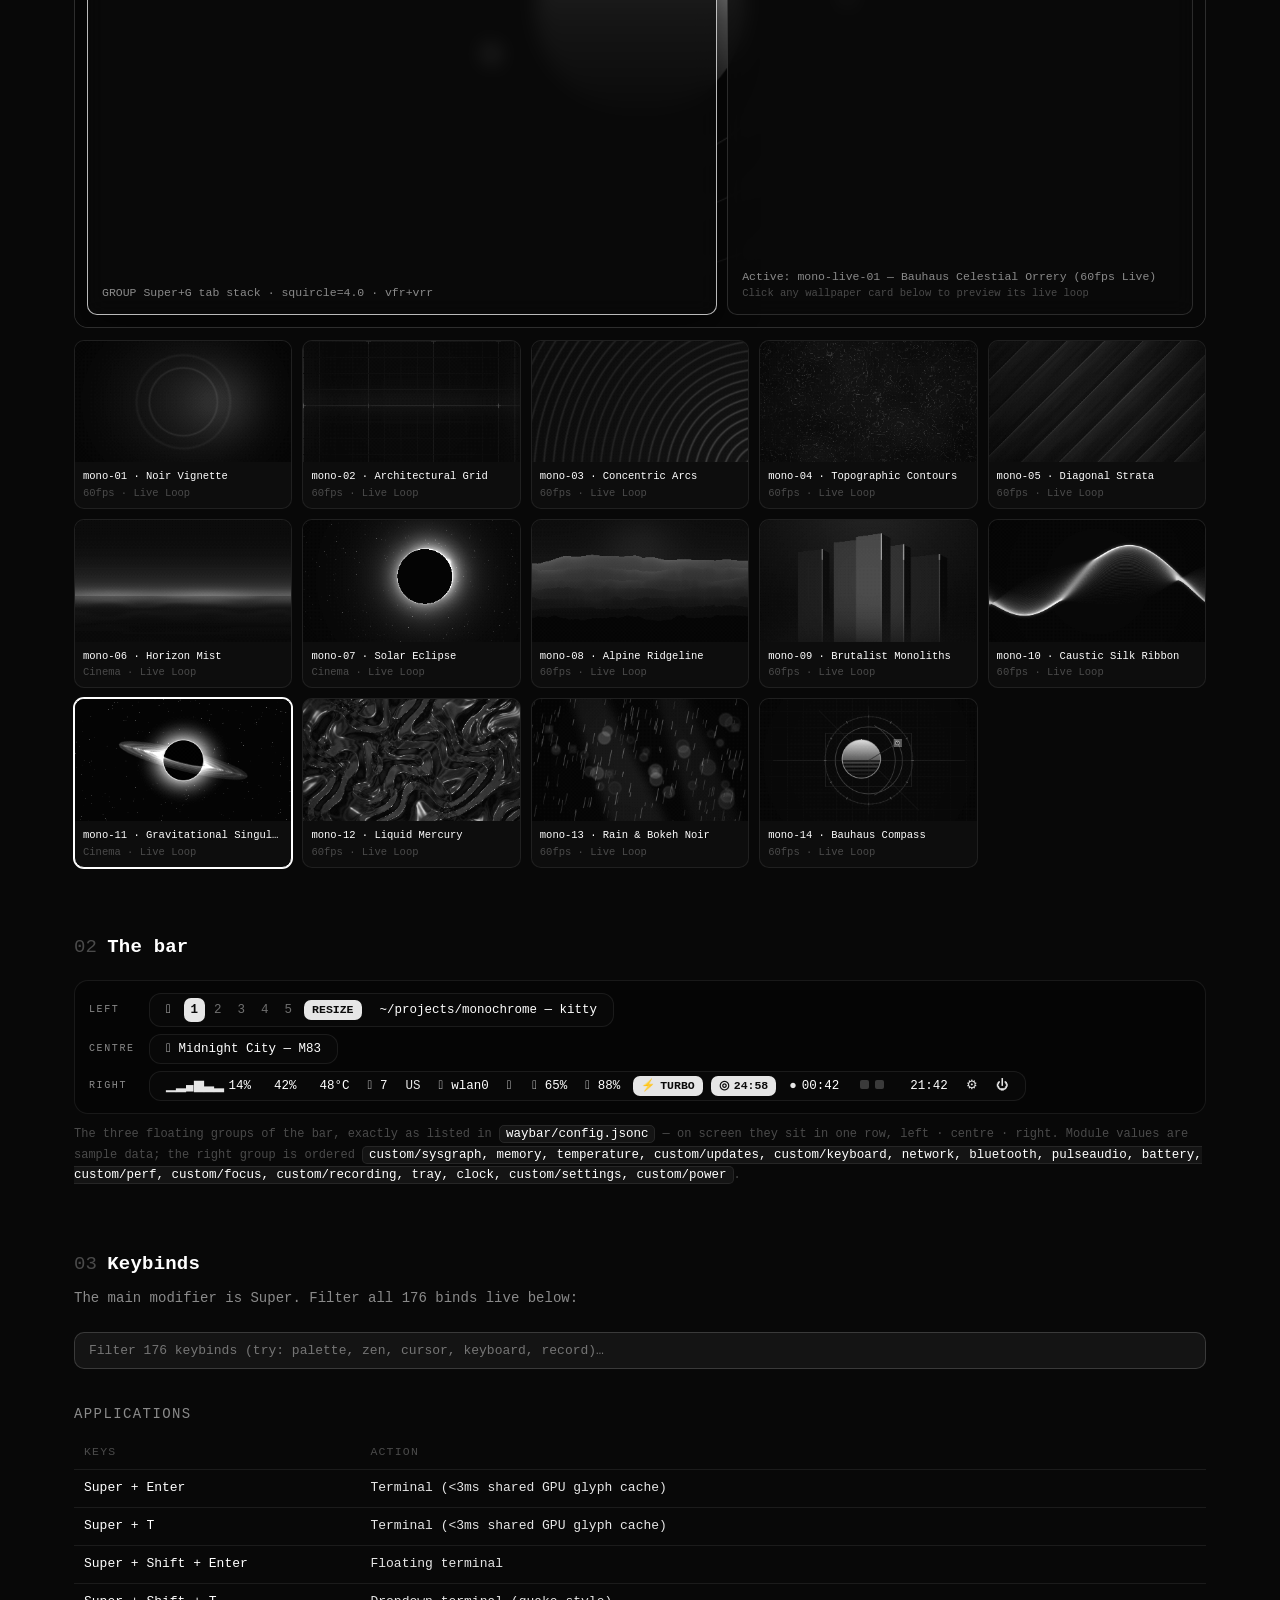
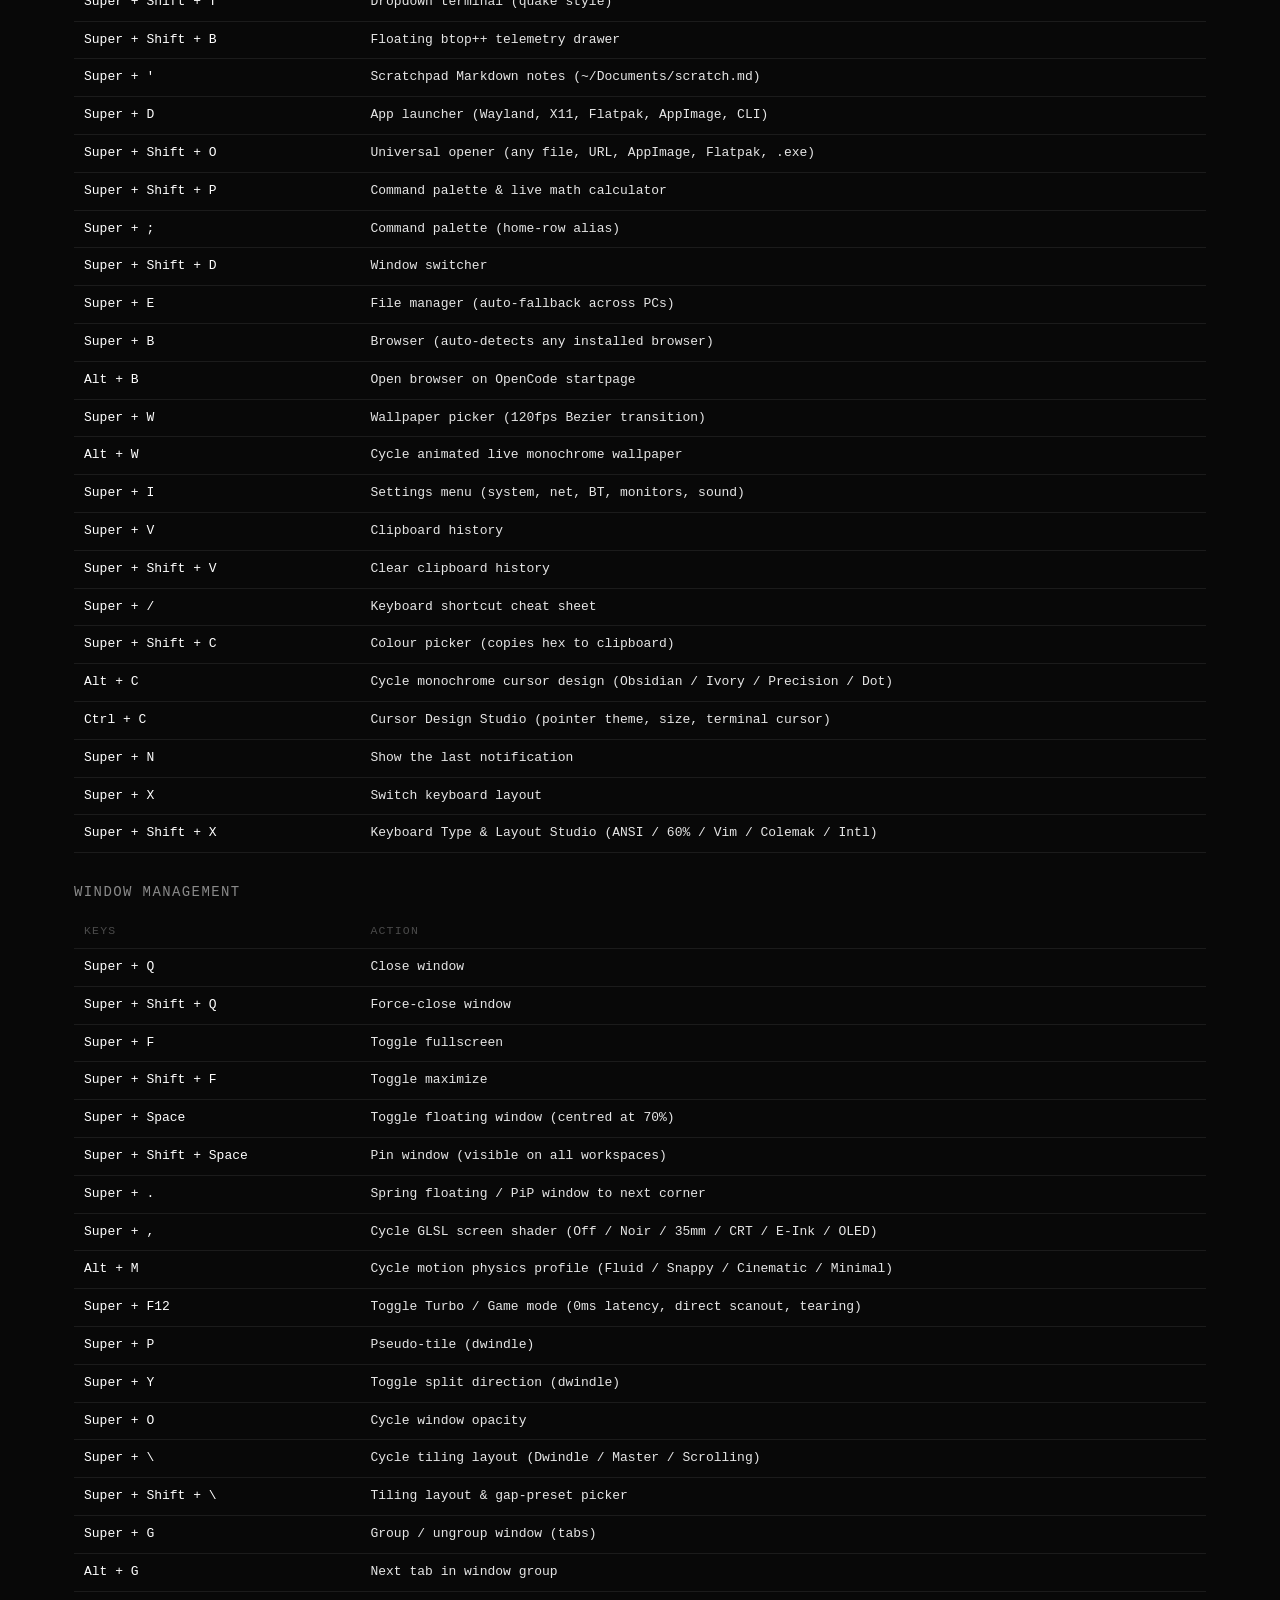
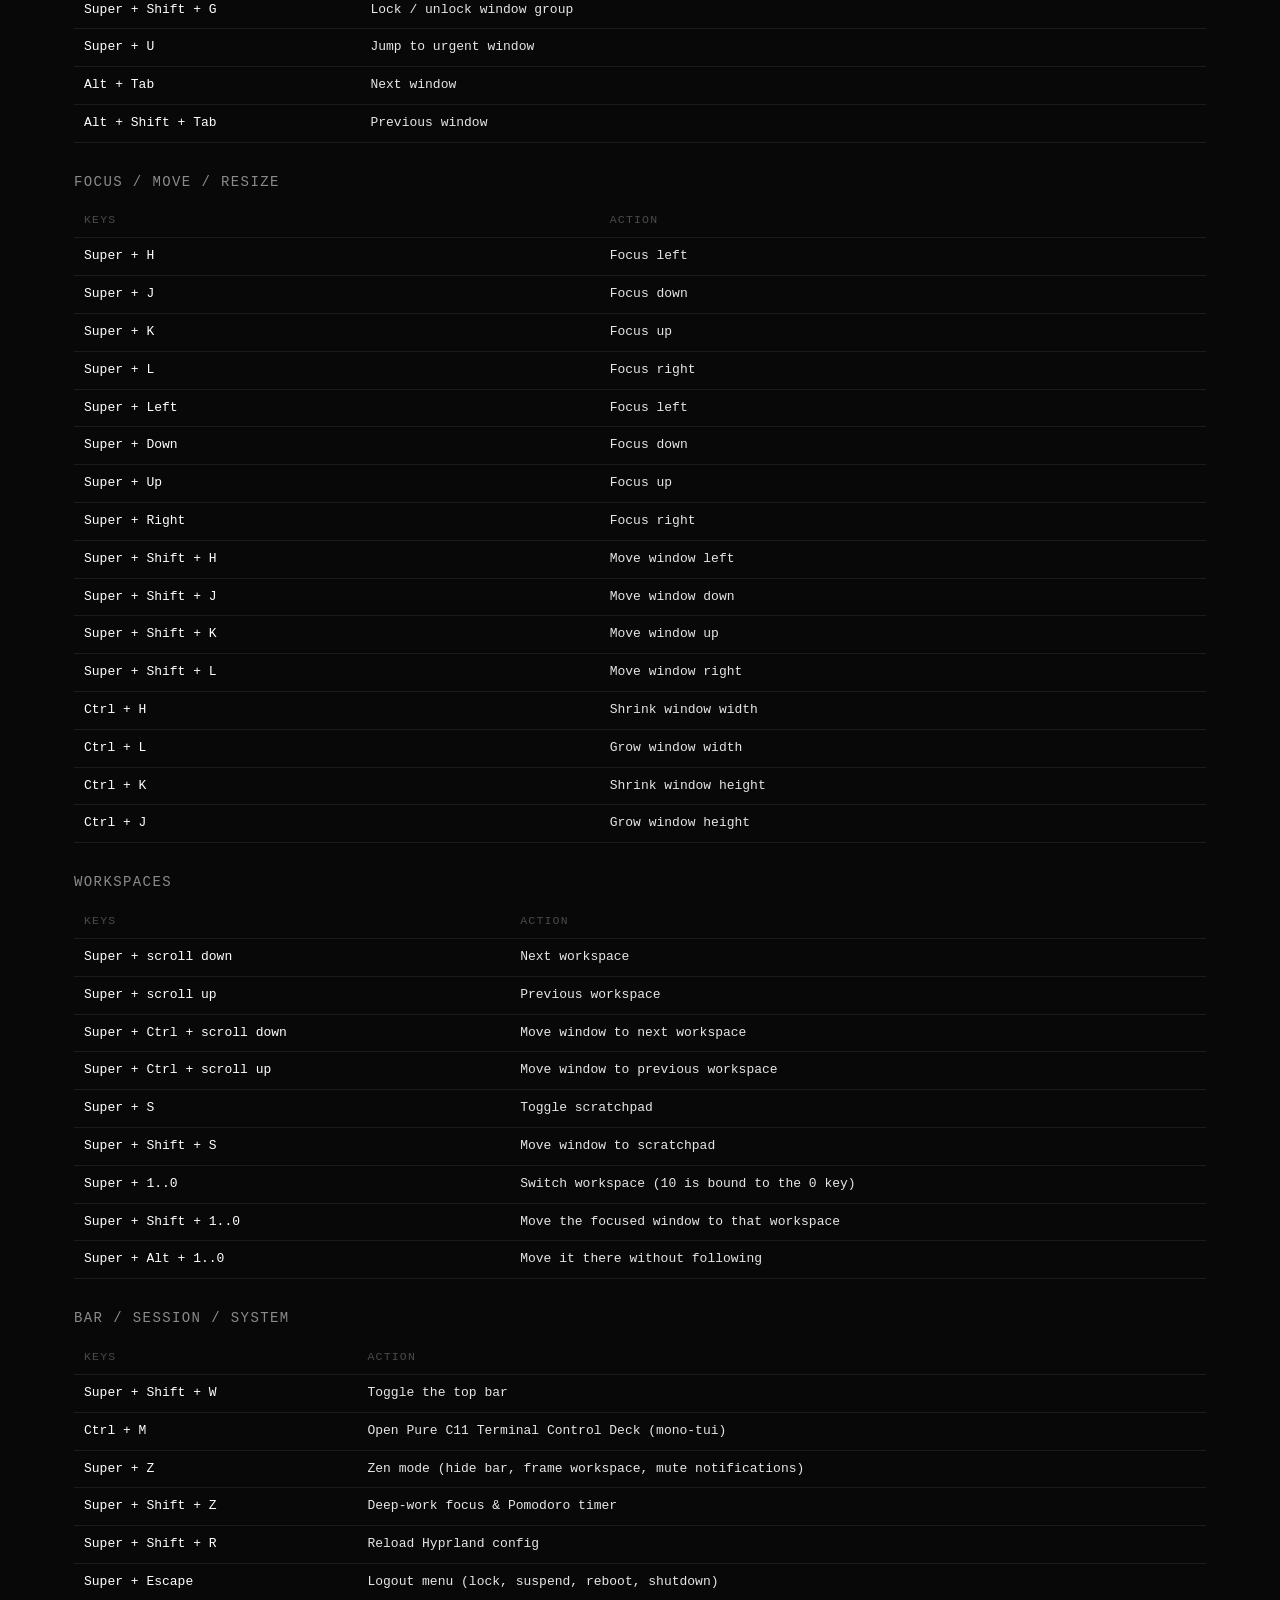
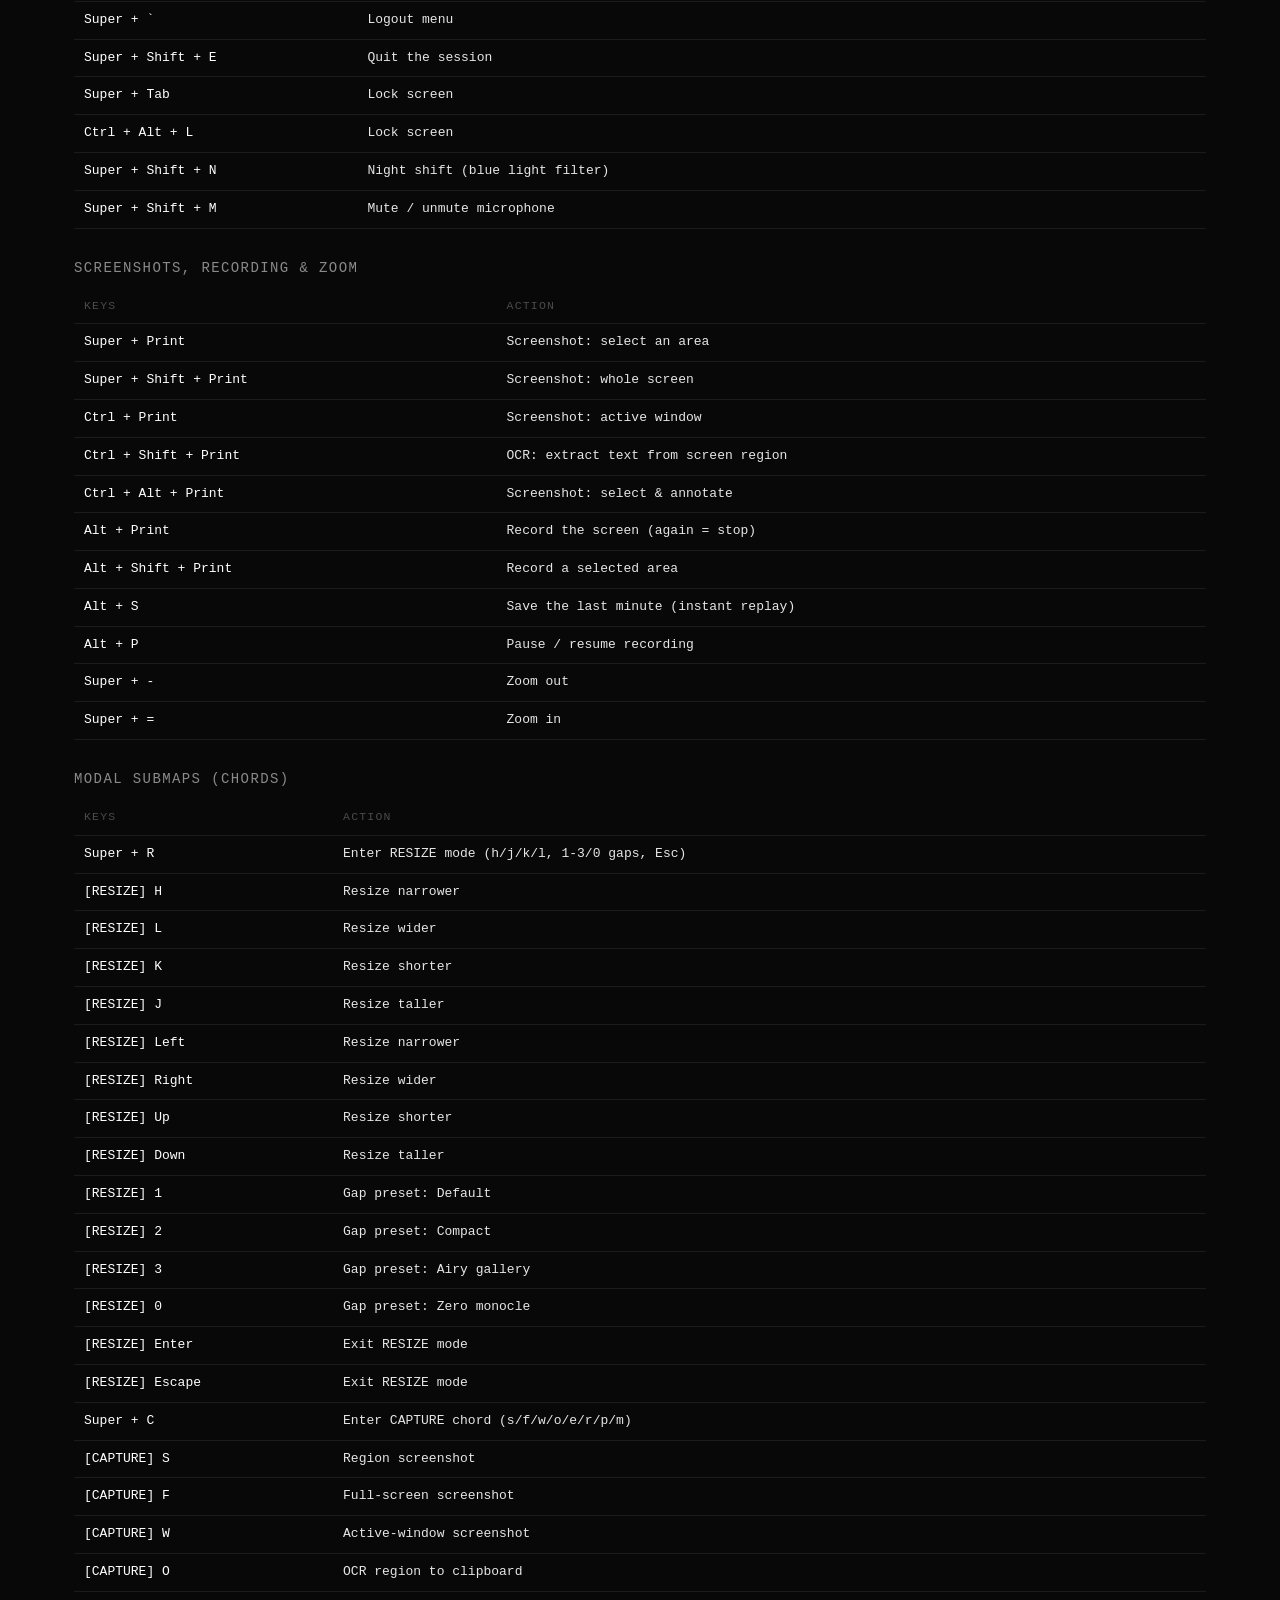
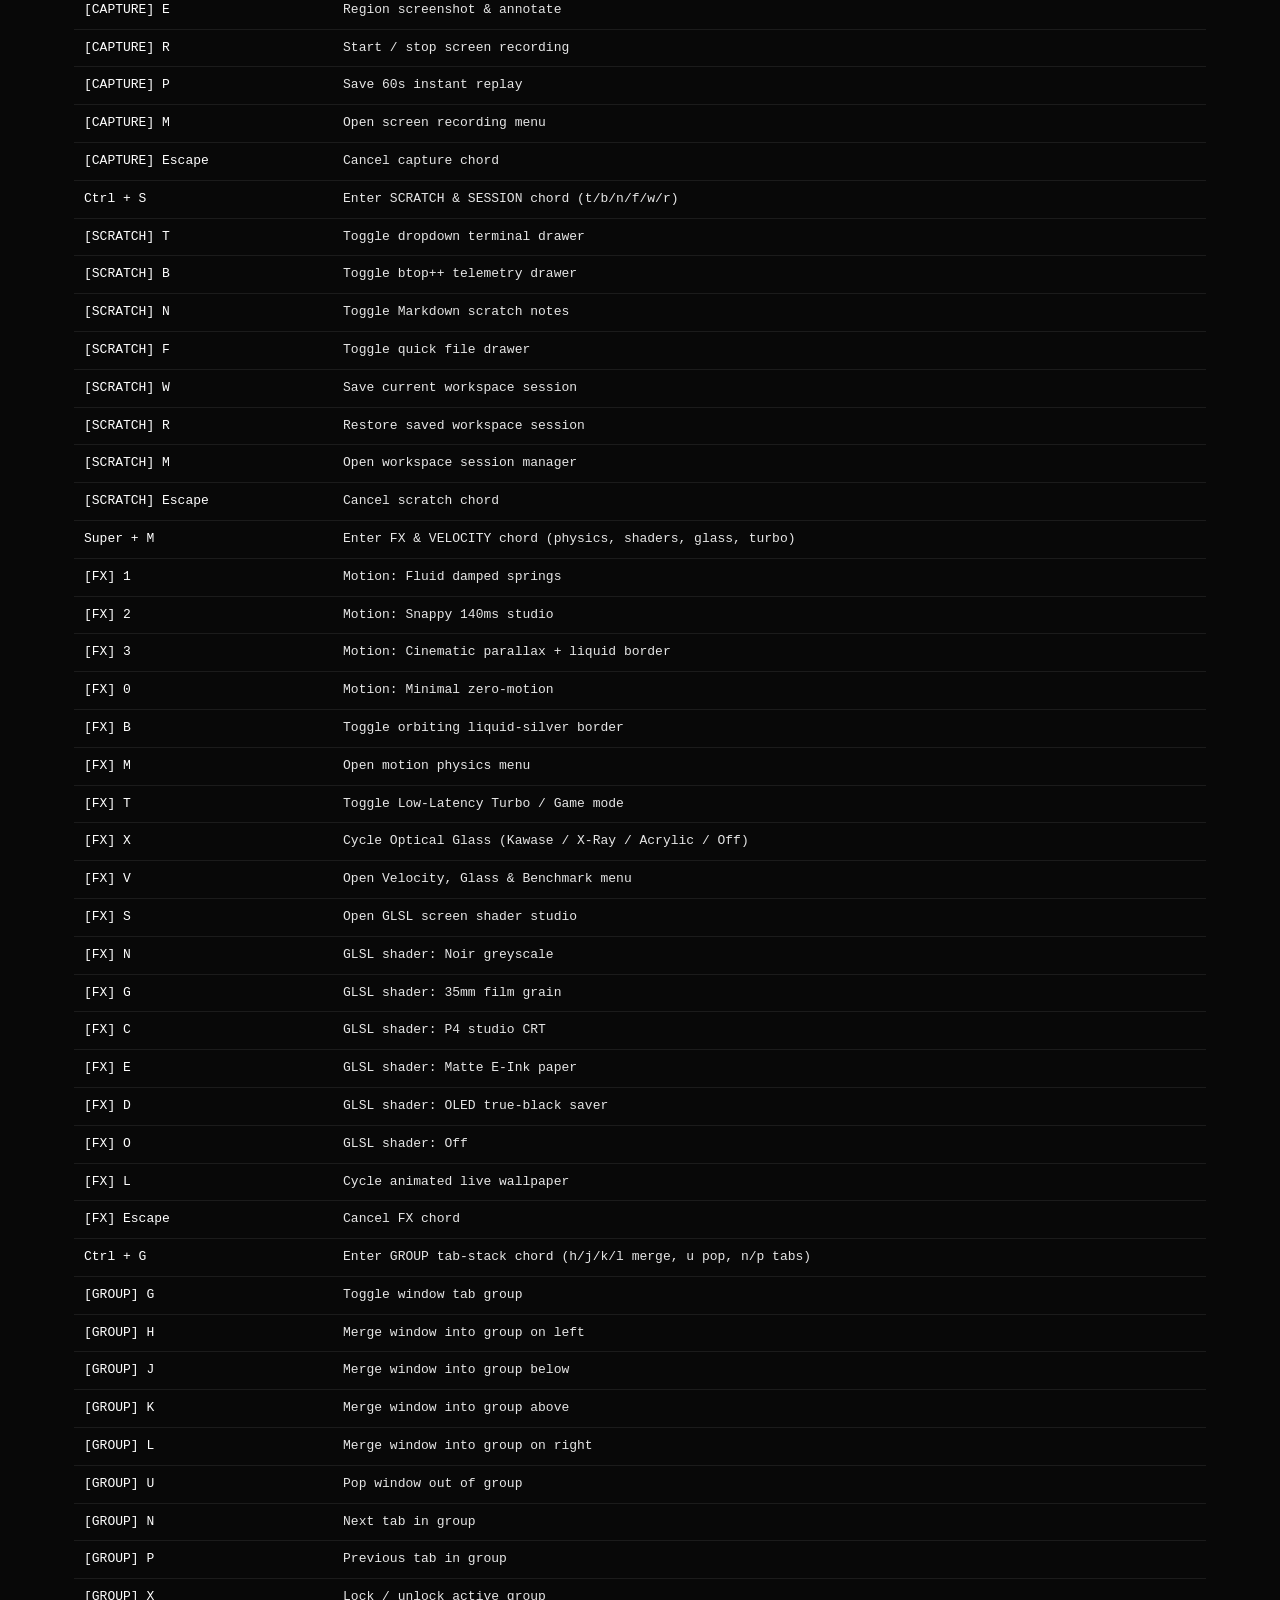
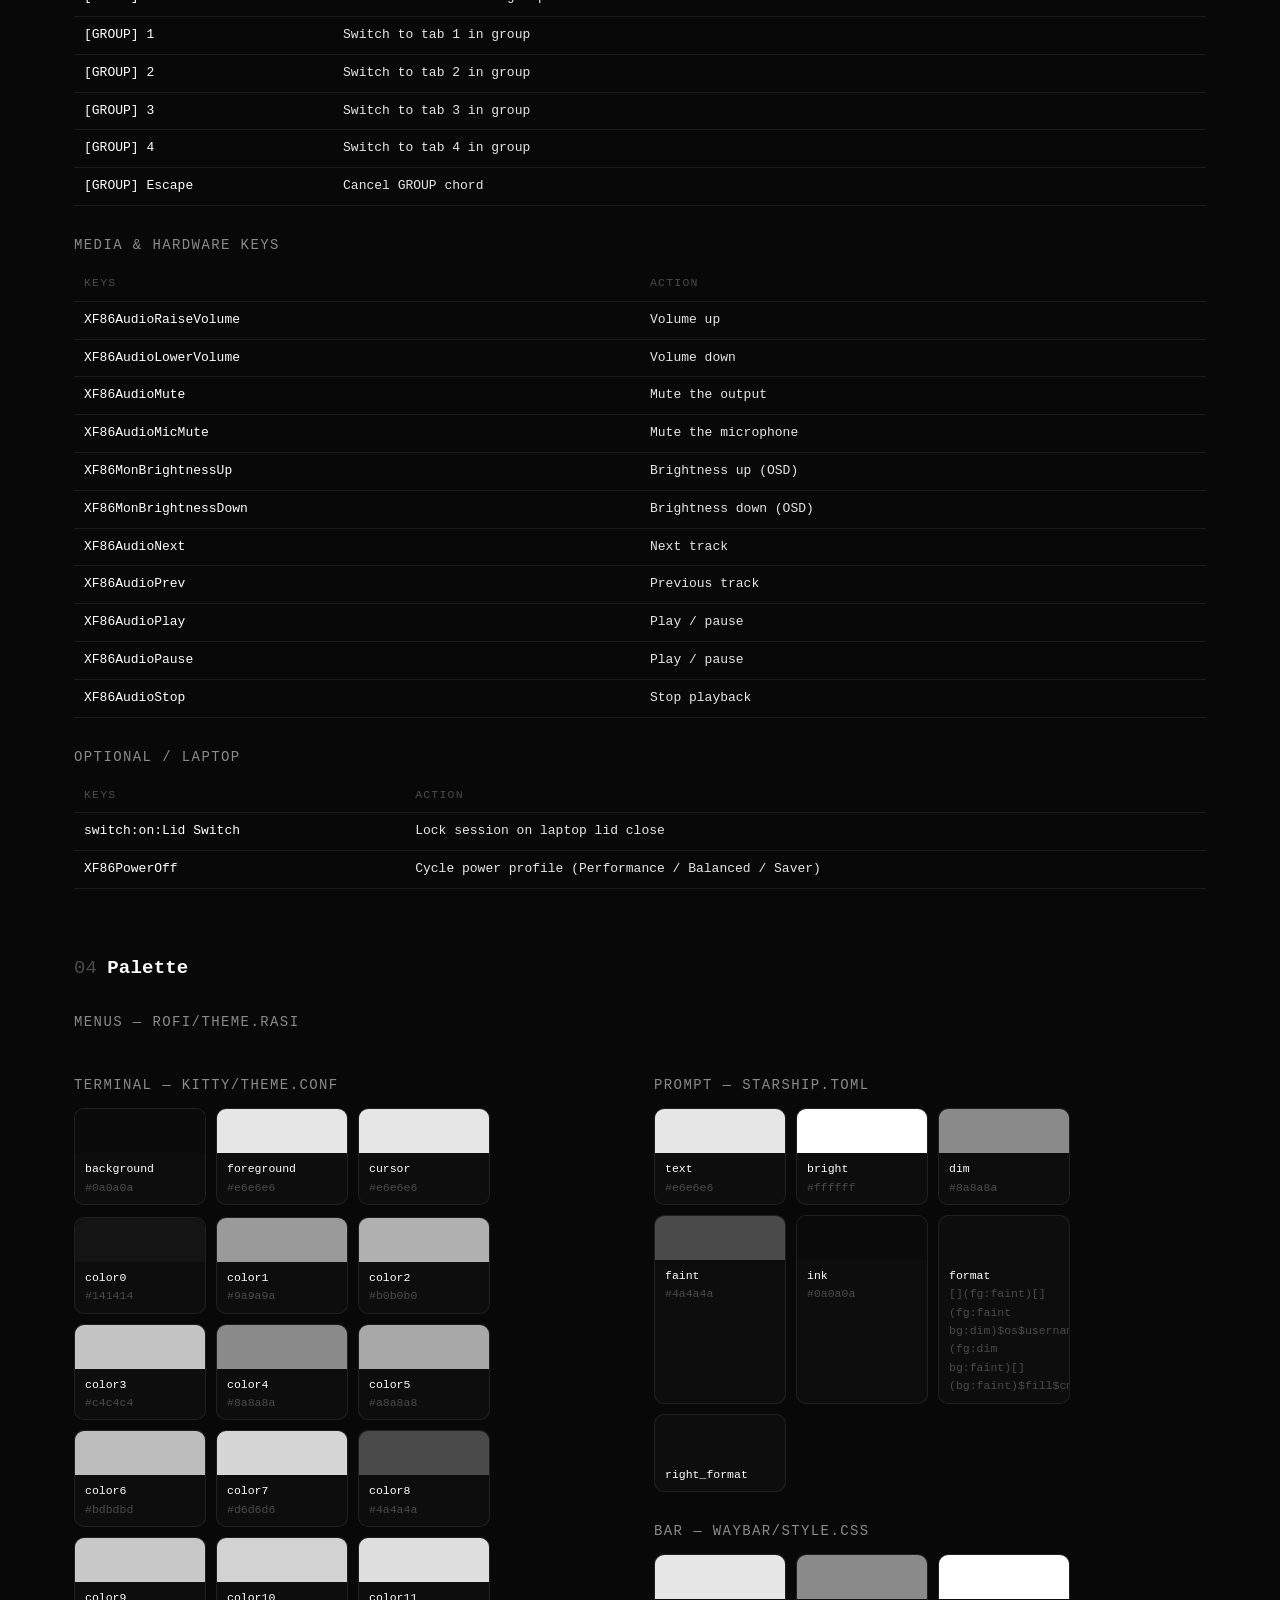
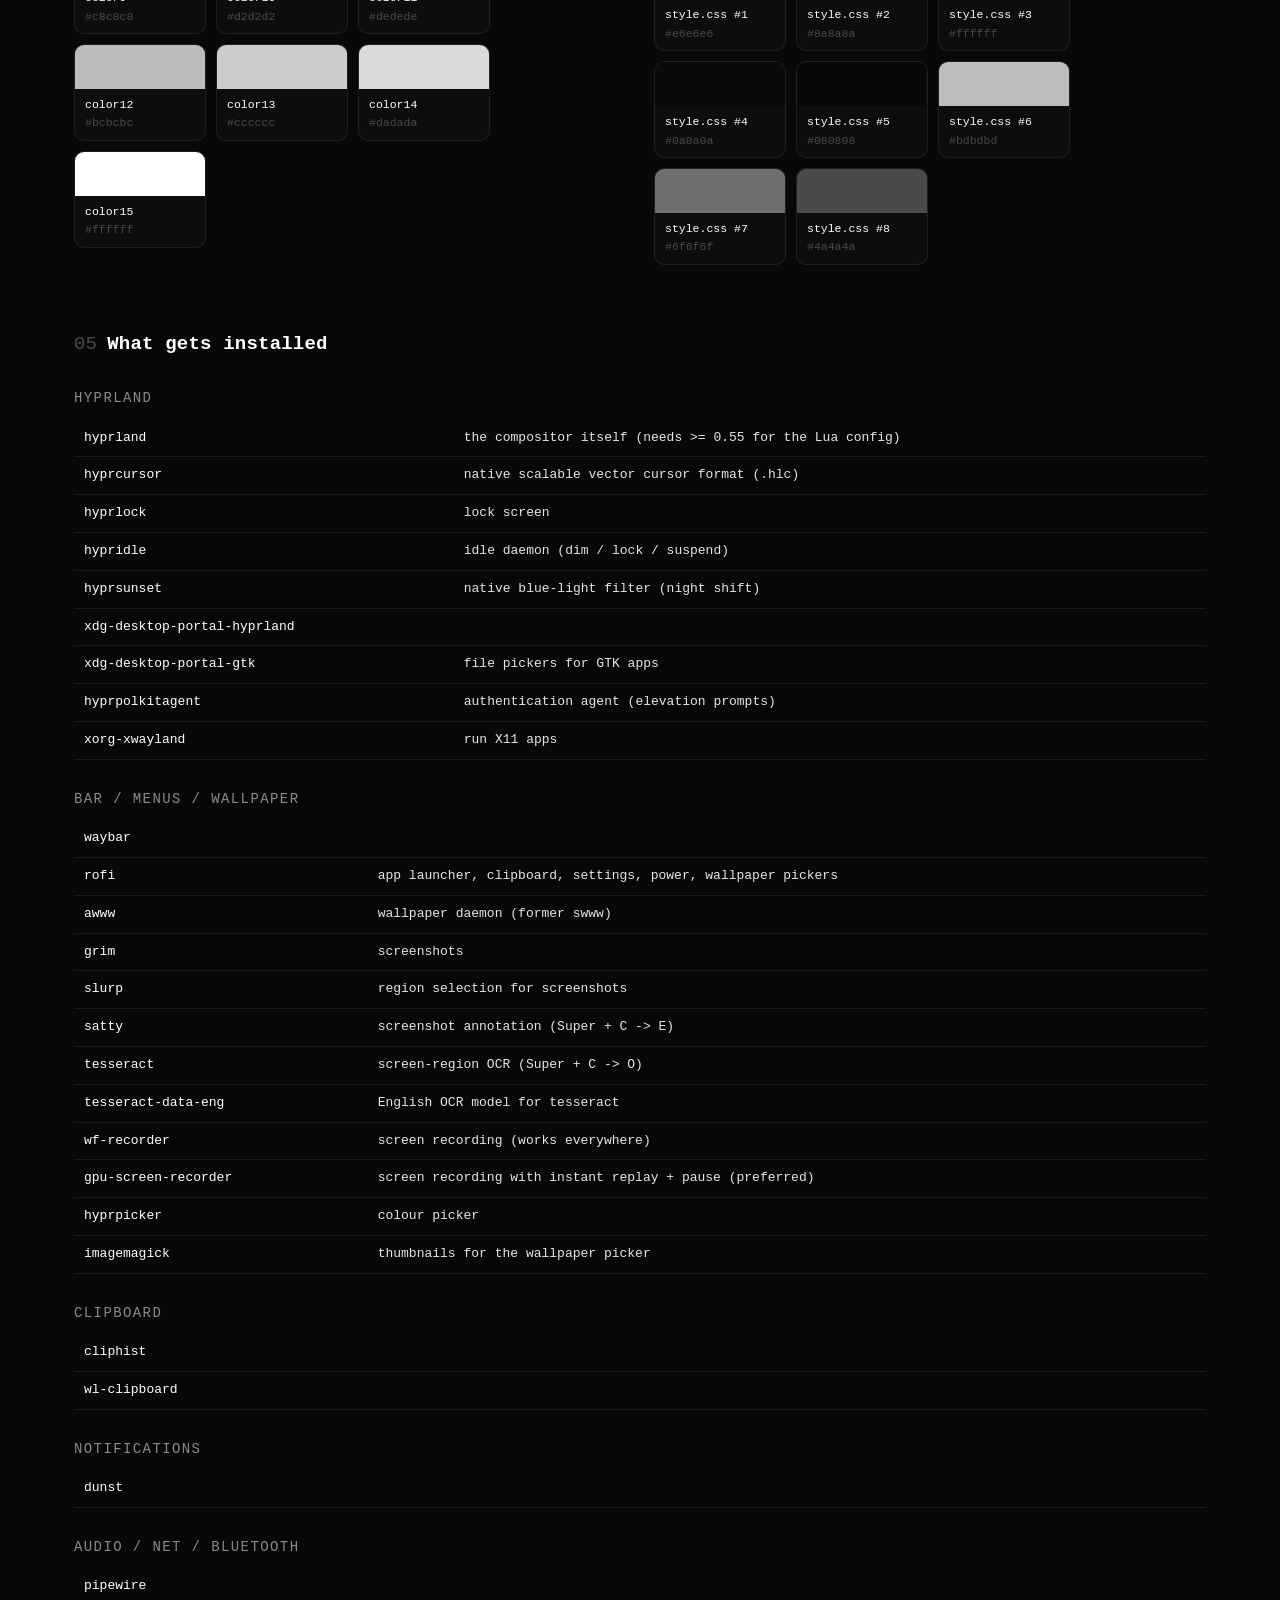
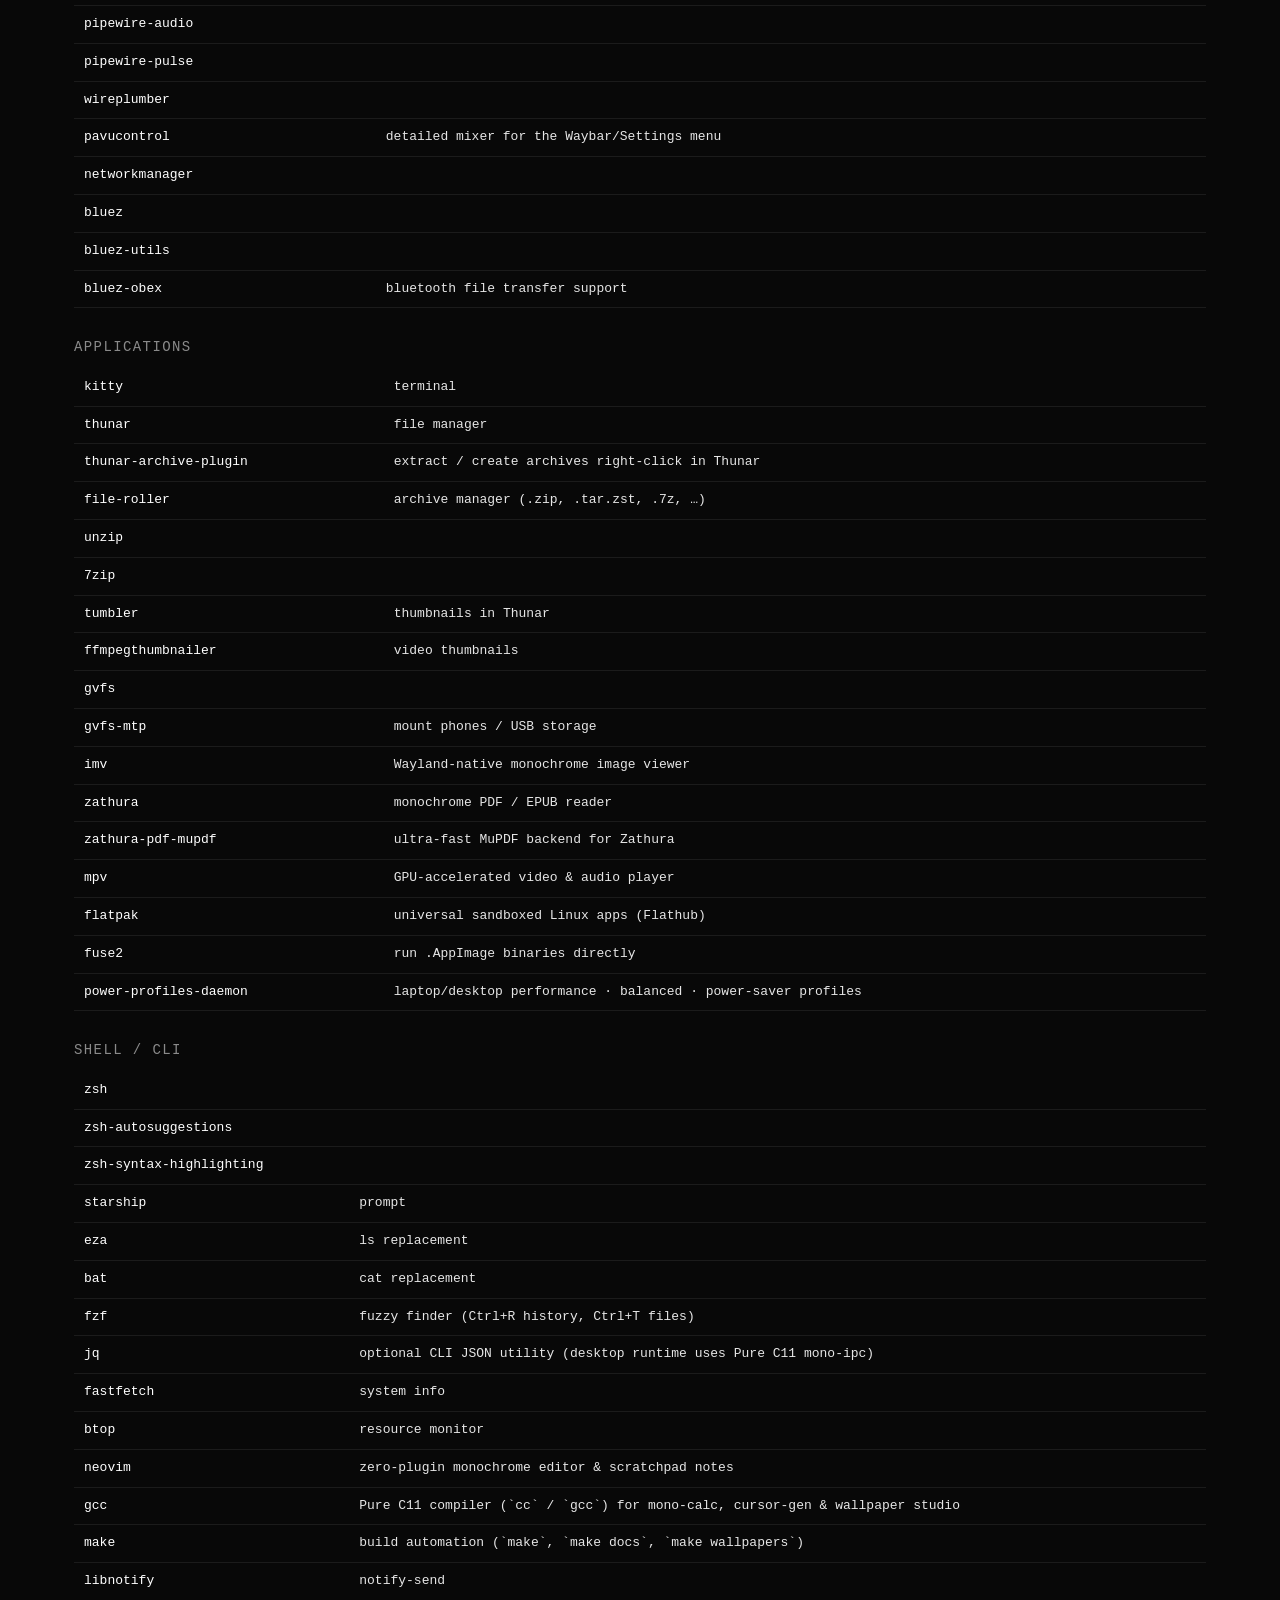
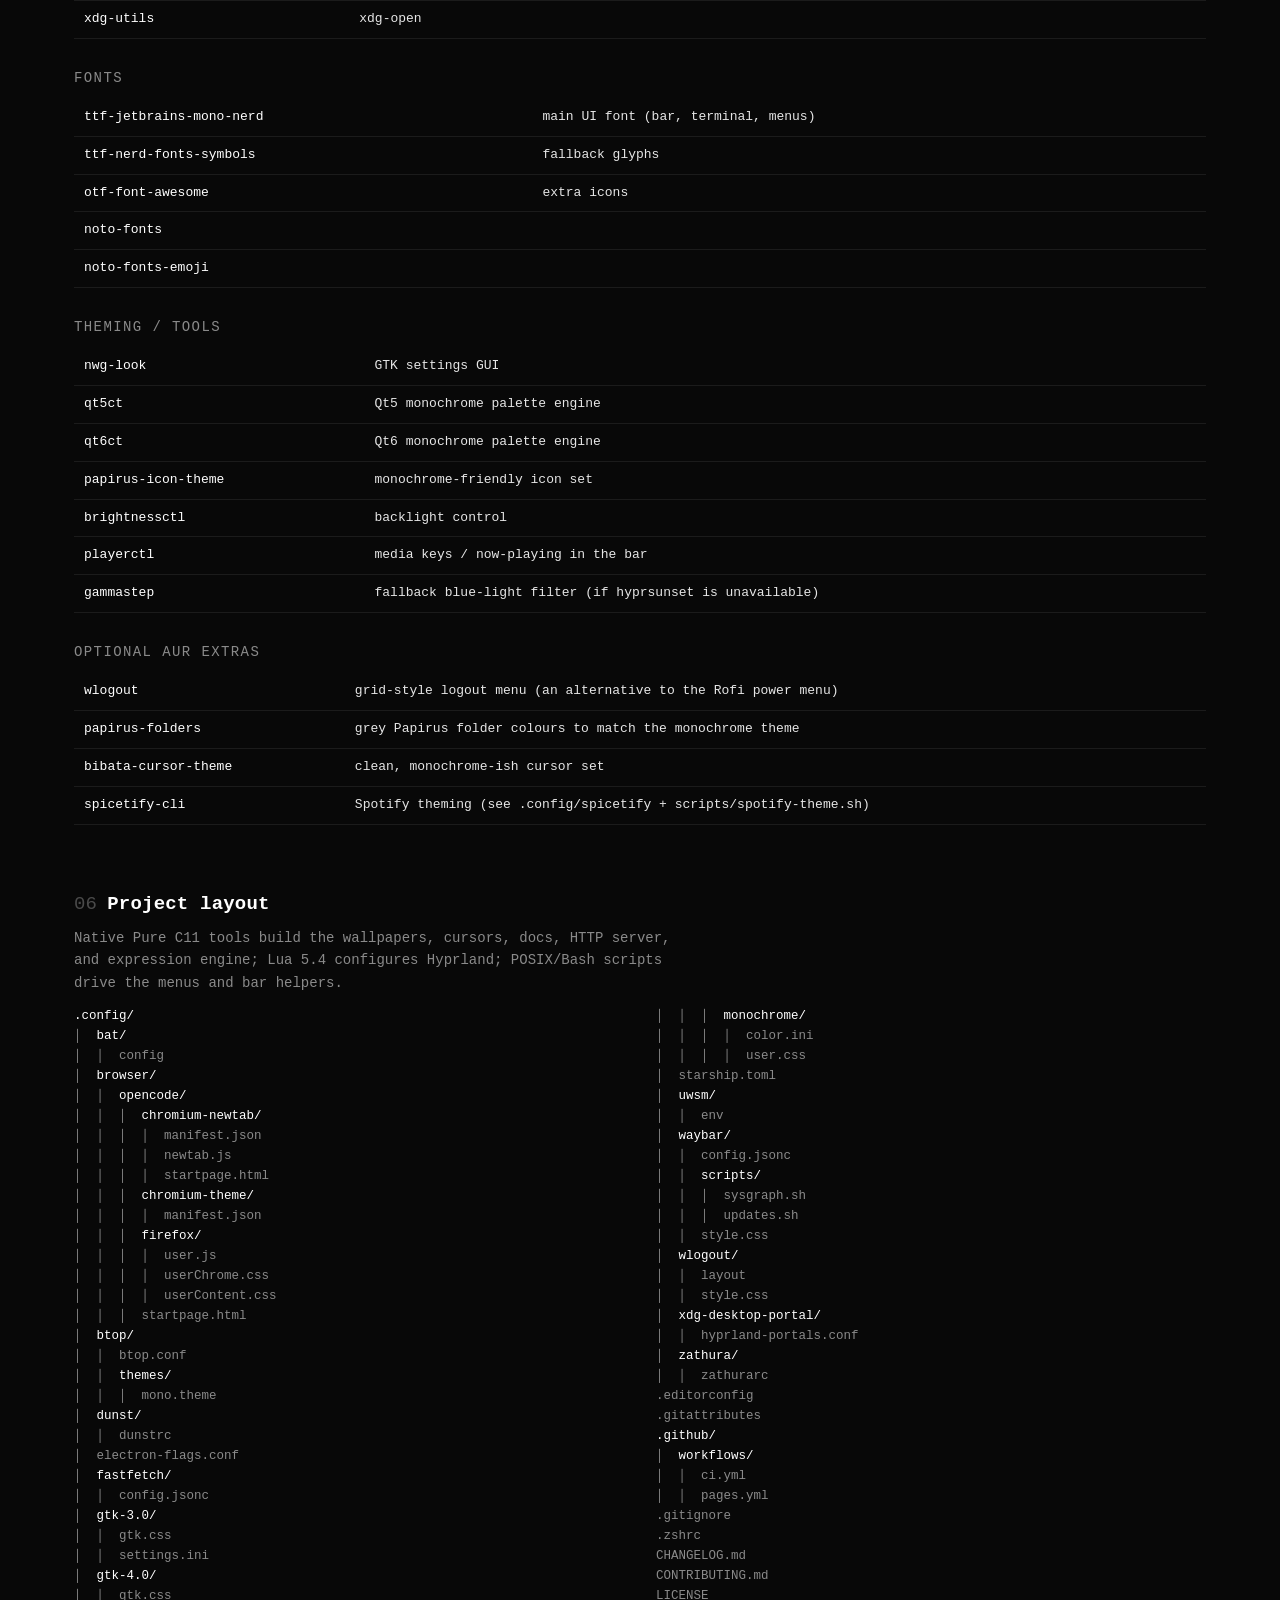
==== commit 63232753: "feat(v5.3.0): 100% Pure ISO C11 core, AF_UNIX mono-ipc, mono-tui deck, cursor/keyboard studio & calm" ====
--- a/docs/preview.html
+++ b/docs/preview.html
@@ -4,198 +4,25 @@
 <meta charset="utf-8">
 <meta name="viewport" content="width=device-width, initial-scale=1">
 <title>hyprland-monochrome — preview</title>
-<style>
-:root{
-  --ink:#080808; --surface:#0d0d0d; --surface-2:#141414; --surface-3:#1a1a1a;
-  --text:#e6e6e6; --dim:#8a8a8a; --faint:#4a4a4a;
-  --line:rgba(255,255,255,.08); --line-strong:rgba(255,255,255,.16);
-  --mono:"JetBrainsMono Nerd Font","JetBrains Mono",ui-monospace,SFMono-Regular,Menlo,Consolas,monospace;
-}
-*{box-sizing:border-box}
-body{
-  margin:0; background:var(--ink); color:var(--text);
-  font-family:var(--mono); font-size:14px; line-height:1.6;
-  -webkit-font-smoothing:antialiased;
-}
-.wrap{max-width:1180px; margin:0 auto; padding:56px 24px 96px}
-a{color:#fff; text-decoration:none; border-bottom:1px solid var(--line-strong)}
-a:hover{border-bottom-color:#fff}
-h1{font-size:34px; margin:0 0 6px; letter-spacing:-.5px; color:#fff}
-h2{font-size:19px; margin:64px 0 4px; color:#fff; letter-spacing:.2px}
-h2 .num{color:var(--faint); margin-right:10px; font-weight:400}
-h3{font-size:14px; margin:28px 0 8px; color:var(--dim); text-transform:uppercase; letter-spacing:1.4px; font-weight:500}
-p{margin:8px 0; color:var(--text)}
-.lead{color:var(--dim); max-width:74ch}
-hr{border:0; border-top:1px solid var(--line); margin:20px 0 0}
-code{font-family:var(--mono); background:var(--surface-2); border:1px solid var(--line);
-     border-radius:5px; padding:1px 6px; font-size:12.5px; color:#fff}
-.badges{display:flex; flex-wrap:wrap; gap:8px; margin:18px 0 0}
-.badge{border:1px solid var(--line); background:var(--surface); border-radius:999px;
-       padding:4px 12px; font-size:12px; color:var(--dim)}
-.badge b{color:#fff; font-weight:500}
-.note{border:1px solid var(--line); background:var(--surface); border-radius:10px;
-      padding:12px 16px; color:var(--dim); font-size:12.5px; margin:18px 0}
-.figure{border:1px solid var(--line); border-radius:14px; overflow:hidden; margin-top:18px; background:#000}
-.figure svg{display:block; width:100%; height:auto}
-.caption{color:var(--faint); font-size:12px; margin:10px 0 0}
-.bar{display:flex; flex-direction:column; gap:7px; background:#050505;
-     border:1px solid var(--line); border-radius:14px; padding:12px 14px; margin:18px 0 6px}
-.brow{display:flex; gap:10px; align-items:center; flex-wrap:wrap}
-.blabel{color:var(--dim); font-size:10px; letter-spacing:.16em; text-transform:uppercase;
-        min-width:50px}
-.group{display:flex; gap:2px; align-items:center; background:rgba(10,10,10,.72);
-       border:1px solid var(--line); border-radius:12px; padding:4px 8px; flex-wrap:wrap}
-.mod{color:var(--text); padding:0 8px; font-size:12.5px; white-space:nowrap}
-.mod b{color:#fff; font-weight:500; margin-left:5px}
-.ws{color:#6f6f6f; padding:2px 7px; border-radius:7px; font-size:12.5px}
-.ws.active{background:#e6e6e6; color:#0a0a0a; font-weight:600}
-.mod.custom-focus,.mod.hyprland-submap,.mod.custom-perf{background:#e6e6e6; color:#0a0a0a; border-radius:7px;
-       padding:1px 8px; margin:0 3px; font-weight:600; font-size:11.5px}
-.mod.custom-focus b,.mod.hyprland-submap b,.mod.custom-perf b{color:#0a0a0a; font-weight:700}
-.wgrid{display:grid; grid-template-columns:repeat(auto-fill,minmax(195px,1fr)); gap:10px; margin-top:12px}
-.simbar{display:flex; flex-wrap:wrap; gap:6px; align-items:center; margin:16px 0 10px}
-.simbtn{appearance:none; background:var(--surface); border:1px solid var(--line-strong); color:var(--dim);
-        border-radius:8px; padding:5px 11px; font:inherit; font-size:11.5px; cursor:pointer;
-        transition:all .15s ease}
-.simbtn:hover{color:#fff; border-color:#fff}
-.simbtn.on{background:#e6e6e6; color:#080808; border-color:#e6e6e6; font-weight:600}
-.simstage{position:relative; aspect-ratio:16/9; border:1px solid var(--line-strong); border-radius:14px;
-          overflow:hidden; background:#050505; user-select:none; --dur:440ms; --ease:cubic-bezier(0.16,1,0.3,1)}
-.simstage.snappy{--dur:160ms; --ease:cubic-bezier(0.2,0,0,1)}
-.simstage.cinematic{--dur:680ms; --ease:cubic-bezier(0.12,1.04,0.28,1)}
-.simstage.minimal,.simstage.turbo{--dur:0ms; --ease:linear}
-.simstage.turbo .simgrid{inset:38px 0 0 0; gap:0}
-.simstage.turbo .simwin{border-radius:0; backdrop-filter:none; background:#090909}
-.simstage.glass-xray .simwin{backdrop-filter:blur(5px); background:rgba(10,10,10,.88)}
-.simstage.glass-acrylic .simwin{backdrop-filter:blur(18px) saturate(1.1) contrast(1.06); background:rgba(18,18,18,.68); border-color:rgba(255,255,255,.26)}
-.simstage.glass-off .simwin{backdrop-filter:none; background:#0b0b0b}
-.simstage.sh-noir{filter:grayscale(1) contrast(1.12)}
-.simstage.sh-grain{filter:grayscale(0.9) contrast(1.08) brightness(0.96)}
-.simstage.sh-crt{filter:grayscale(1) contrast(1.16) brightness(1.03)}
-.simstage.sh-eink{filter:grayscale(1) contrast(0.84) brightness(1.08)}
-.simstage.sh-oled{filter:grayscale(1) contrast(1.24) brightness(0.92)}
-.simtabs{display:flex; gap:4px; margin-bottom:7px}
-.simtab{appearance:none; background:rgba(24,24,24,.88); border:1px solid rgba(255,255,255,.10); color:#8a8a8a;
-        border-radius:7px; padding:2px 8px; font:inherit; font-size:10px; cursor:pointer; transition:all .16s ease}
-.simtab.active{background:#383838; color:#fff; border-color:rgba(255,255,255,.32); font-weight:600}
-.simcrt{position:absolute; inset:0; pointer-events:none; opacity:0; z-index:6;
-        background:repeating-linear-gradient(0deg,rgba(0,0,0,.24) 0px,rgba(0,0,0,.24) 1px,transparent 1px,transparent 3px);
-        transition:opacity 240ms ease}
-.simstage.sh-crt .simcrt{opacity:1}
-.simcanvas{position:absolute; inset:0; width:100%; height:100%; display:block; transition:opacity 420ms var(--ease)}
-.simbg{position:absolute; inset:0; width:100%; height:100%; object-fit:cover; opacity:0;
-       clip-path:circle(145% at 50% 50%); transition:opacity 360ms var(--ease), clip-path 680ms var(--ease)}
-.simbg.show{opacity:1}
-.simtop{position:absolute; top:8px; left:10px; right:10px; height:28px; display:flex; align-items:center;
-        justify-content:space-between; padding:0 10px; background:rgba(10,10,10,.82); backdrop-filter:blur(10px);
-        border:1px solid var(--line-strong); border-radius:9px; font-size:11px; z-index:3;
-        transition:transform var(--dur) var(--ease), opacity var(--dur) var(--ease)}
-.simstage.zen .simtop{transform:translateY(-44px); opacity:0}
-.simws{display:inline-block; color:#6f6f6f; padding:1px 6px; min-width:18px; text-align:center;
-       border-radius:6px; cursor:pointer; transition:all 260ms cubic-bezier(0.16,1,0.3,1)}
-.simws:hover{color:#fff; background:rgba(255,255,255,.1)}
-.simws.active{background:#e6e6e6; color:#080808; font-weight:700; padding:1px 11px; min-width:26px}
-.simgrid{position:absolute; inset:46px 12px 12px 12px; display:grid; grid-template-columns:1.15fr .85fr;
-         gap:10px; z-index:2; transition:inset var(--dur) var(--ease), gap var(--dur) var(--ease), transform var(--dur) var(--ease), opacity var(--dur) var(--ease)}
-.simstage.zen .simgrid{inset:20px 26px 20px 26px; gap:18px}
-.simstage.airy .simgrid{inset:52px 24px 24px 24px; gap:18px}
-.simstage.compact .simgrid{inset:40px 5px 5px 5px; gap:4px}
-.simstage.zero .simgrid{inset:38px 0 0 0; gap:0}
-@keyframes borderOrbit{0%{border-color:rgba(255,255,255,.92); box-shadow:0 0 0 1px rgba(255,255,255,.38),0 14px 38px rgba(0,0,0,.6)}
-50%{border-color:rgba(135,135,135,.55); box-shadow:0 0 0 1px rgba(180,180,180,.12),0 14px 38px rgba(0,0,0,.6)}
-100%{border-color:rgba(255,255,255,.92); box-shadow:0 0 0 1px rgba(255,255,255,.38),0 14px 38px rgba(0,0,0,.6)}}
-.simwin{background:rgba(10,10,10,.84); backdrop-filter:blur(10px); border:1px solid rgba(255,255,255,.14);
-        border-radius:10px; padding:12px 14px; font-size:11.5px; line-height:1.55; overflow:hidden;
-        display:flex; flex-direction:column; transition:border-radius var(--dur) var(--ease), transform var(--dur) var(--ease), border-color 240ms ease}
-.simstage.zero .simwin{border-radius:0}
-.simwin.focus{border-color:rgba(255,255,255,.72); box-shadow:0 12px 36px rgba(0,0,0,.55)}
-.simstage.cinematic .simwin.focus{animation:borderOrbit 2.8s ease-in-out infinite}
-.simdim{position:absolute; inset:0; background:rgba(0,0,0,.46); backdrop-filter:blur(3px); opacity:0;
-        pointer-events:none; z-index:3; transition:opacity var(--dur) var(--ease)}
-.simdim.on{opacity:1}
-.simtitle{display:flex; justify-content:space-between; color:var(--dim); font-size:10.5px;
-          border-bottom:1px solid var(--line); padding-bottom:6px; margin-bottom:8px}
-.simdrawer{position:absolute; left:14%; right:14%; top:15%; bottom:17%; background:rgba(12,12,12,.94);
-           border:1px solid #e6e6e6; border-radius:12px; padding:14px 16px; box-shadow:0 24px 64px rgba(0,0,0,.82);
-           display:flex; flex-direction:column; z-index:4; opacity:0; pointer-events:none;
-           transform:translateY(-28px) scale(0.95); transition:transform var(--dur) var(--ease), opacity var(--dur) var(--ease)}
-.simdrawer.open{opacity:1; pointer-events:auto; transform:translateY(0) scale(1)}
-.simpal{position:absolute; left:20%; right:20%; top:16%; background:rgba(10,10,10,.96);
-        border:1px solid #ffffff; border-radius:12px; padding:12px; box-shadow:0 24px 64px rgba(0,0,0,.88);
-        display:flex; flex-direction:column; gap:8px; z-index:5; opacity:0; pointer-events:none;
-        transform:scale(0.92) translateY(-8px); transition:transform var(--dur) var(--ease), opacity var(--dur) var(--ease)}
-.simpal.open{opacity:1; pointer-events:auto; transform:scale(1) translateY(0)}
-.simpal input{width:100%; background:#141414; border:1px solid var(--line-strong); border-radius:8px;
-              color:#fff; font:inherit; font-size:12px; padding:7px 10px; outline:none}
-.simpal ul{list-style:none; margin:0; padding:0; font-size:11.5px; max-height:150px; overflow:auto}
-.simpal li{padding:5px 8px; border-radius:6px; color:var(--text); cursor:pointer}
-.simpal li:first-child,.simpal li:hover{background:#e6e6e6; color:#080808; font-weight:600}
-.wcard{appearance:none; background:var(--surface); border:1px solid var(--line); border-radius:10px;
-       padding:0; overflow:hidden; text-align:left; cursor:pointer; color:var(--text); font:inherit;
-       transition:border-color .15s ease, transform .15s ease}
-.wcard:hover{border-color:var(--line-strong); transform:translateY(-1px)}
-.wcard.active{border-color:#fff; box-shadow:0 0 0 1px #fff}
-.wcard img{display:block; width:100%; aspect-ratio:16/9; object-fit:cover}
-.wmeta{padding:6px 8px; font-size:10.5px}
-.wmeta b{display:block; color:#fff; font-weight:500; white-space:nowrap; overflow:hidden; text-overflow:ellipsis}
-.wmeta span{color:var(--faint)}
-.kbsearch{width:100%; background:var(--surface-2); border:1px solid var(--line-strong); border-radius:10px;
-          padding:10px 14px; color:#fff; font-family:var(--mono); font-size:13px; margin:14px 0 6px; outline:none}
-.kbsearch:focus{border-color:#fff}
-@media (max-width:760px){ .wgrid{grid-template-columns:repeat(2,minmax(0,1fr))} }
-.dot{display:inline-block; width:9px; height:9px; border-radius:2px; background:#3a3a3a; margin:0 3px}
-table{width:100%; border-collapse:collapse; margin:10px 0 0; font-size:13px}
-th,td{text-align:left; padding:8px 10px; border-bottom:1px solid var(--line); vertical-align:top}
-th{color:var(--faint); font-weight:500; font-size:11.5px; text-transform:uppercase; letter-spacing:1.2px}
-td:first-child{white-space:nowrap; color:#fff}
-tbody tr:hover{background:var(--surface)}
-.two{display:grid; grid-template-columns:repeat(auto-fit,minmax(320px,1fr)); gap:28px}
-.swatches{display:flex; flex-wrap:wrap; gap:10px; margin-top:12px}
-.sw{border:1px solid var(--line); border-radius:10px; overflow:hidden; width:132px; background:var(--surface)}
-.sw .chip{height:44px}
-.sw .meta{padding:7px 10px; font-size:11.5px; color:var(--dim)}
-.sw .meta b{display:block; color:#fff; font-weight:500}
-.sw .meta span{color:var(--faint)}
-pre{background:var(--surface); border:1px solid var(--line); border-radius:10px;
-    padding:14px 16px; overflow-x:auto; font-size:12.5px; color:var(--text); margin:10px 0}
-pre .c{color:var(--faint)}
-pre .k{color:#fff}
-.tree{columns:2; column-gap:32px; font-size:12.5px; color:var(--dim); margin-top:12px}
-.tree div{break-inside:avoid; white-space:pre}
-.tree .d{color:#fff}
-.grid3{display:grid; grid-template-columns:repeat(auto-fit,minmax(260px,1fr)); gap:14px; margin-top:14px}
-.card{border:1px solid var(--line); background:var(--surface); border-radius:12px; padding:14px 16px}
-.card h4{margin:0 0 6px; font-size:13px; color:#fff; font-weight:600}
-.card p{margin:0; font-size:12.5px; color:var(--dim)}
-.card kbd{font-family:var(--mono); background:#fff; color:#0a0a0a; border-radius:5px;
-          padding:1px 7px; font-size:11.5px; font-weight:600}
-footer{margin-top:72px; padding-top:20px; border-top:1px solid var(--line);
-       color:var(--faint); font-size:12px}
-@media (max-width:760px){ .tree{columns:1} h1{font-size:26px} }
-</style>
+<style>:root{--ink:#080808;--surface:#0d0d0d;--surface-2:#141414;--surface-3:#1a1a1a;--text:#e6e6e6;--dim:#8a8a8a;--faint:#4a4a4a;--line:rgba(255,255,255,.08);--line-strong:rgba(255,255,255,.16);--mono:"JetBrainsMono Nerd Font","JetBrains Mono",ui-monospace,SFMono-Regular,Menlo,Consolas,monospace;}*{box-sizing:border-box}body{margin:0;background:var(--ink);color:var(--text);font-family:var(--mono);font-size:14px;line-height:1.6;-webkit-font-smoothing:antialiased;}.wrap{max-width:1180px;margin:0 auto;padding:56px 24px 96px}a{color:#fff;text-decoration:none;border-bottom:1px solid var(--line-strong)}a:hover{border-bottom-color:#fff}h1{font-size:34px;margin:0 0 6px;letter-spacing:-.5px;color:#fff}h2{font-size:19px;margin:64px 0 4px;color:#fff;letter-spacing:.2px}h2 .num{color:var(--faint);margin-right:10px;font-weight:400}h3{font-size:14px;margin:28px 0 8px;color:var(--dim);text-transform:uppercase;letter-spacing:1.4px;font-weight:500}p{margin:8px 0;color:var(--text)}.lead{color:var(--dim);max-width:74ch}code{font-family:var(--mono);background:var(--surface-2);border:1px solid var(--line);border-radius:5px;padding:1px 6px;font-size:12.5px;color:#fff}.badges{display:flex;flex-wrap:wrap;gap:8px;margin:18px 0 0}.badge{border:1px solid var(--line);background:var(--surface);border-radius:999px;padding:4px 12px;font-size:12px;color:var(--dim)}.badge b{color:#fff;font-weight:500}.figure{border:1px solid var(--line);border-radius:14px;overflow:hidden;margin-top:18px;background:#000}.figure svg{display:block;width:100%;height:auto}.caption{color:var(--faint);font-size:12px;margin:10px 0 0}.bar{display:flex;flex-direction:column;gap:7px;background:#050505;border:1px solid var(--line);border-radius:14px;padding:12px 14px;margin:18px 0 6px}.brow{display:flex;gap:10px;align-items:center;flex-wrap:wrap}.blabel{color:var(--dim);font-size:10px;letter-spacing:.16em;text-transform:uppercase;min-width:50px}.group{display:flex;gap:2px;align-items:center;background:rgba(10,10,10,.72);border:1px solid var(--line);border-radius:12px;padding:4px 8px;flex-wrap:wrap}.mod{color:var(--text);padding:0 8px;font-size:12.5px;white-space:nowrap}.mod b{color:#fff;font-weight:500;margin-left:5px}.ws{color:#6f6f6f;padding:2px 7px;border-radius:7px;font-size:12.5px}.ws.active{background:#e6e6e6;color:#0a0a0a;font-weight:600}.mod.custom-focus,.mod.hyprland-submap,.mod.custom-perf{background:#e6e6e6;color:#0a0a0a;border-radius:7px;padding:1px 8px;margin:0 3px;font-weight:600;font-size:11.5px}.mod.custom-focus b,.mod.hyprland-submap b,.mod.custom-perf b{color:#0a0a0a;font-weight:700}.wgrid{display:grid;grid-template-columns:repeat(auto-fill,minmax(195px,1fr));gap:10px;margin-top:12px}.simbar{display:flex;flex-wrap:wrap;gap:6px;align-items:center;margin:16px 0 10px}.simbtn{appearance:none;background:var(--surface);border:1px solid var(--line-strong);color:var(--dim);border-radius:8px;padding:5px 11px;font:inherit;font-size:11.5px;cursor:pointer;transition:all .15s ease}.simbtn:hover{color:#fff;border-color:#fff}.simbtn.on{background:#e6e6e6;color:#080808;border-color:#e6e6e6;font-weight:600}.simstage{position:relative;aspect-ratio:16/9;border:1px solid var(--line-strong);border-radius:14px;overflow:hidden;background:#050505;user-select:none;--dur:440ms;--ease:cubic-bezier(0.16,1,0.3,1)}.simstage.snappy{--dur:160ms;--ease:cubic-bezier(0.2,0,0,1)}.simstage.cinematic{--dur:680ms;--ease:cubic-bezier(0.12,1.04,0.28,1)}.simstage.minimal,.simstage.turbo{--dur:0ms;--ease:linear}.simstage.turbo .simgrid{inset:38px 0 0 0;gap:0}.simstage.turbo .simwin{border-radius:0;backdrop-filter:none;background:#090909}.simstage.glass-xray .simwin{backdrop-filter:blur(5px);background:rgba(10,10,10,.88)}.simstage.glass-acrylic .simwin{backdrop-filter:blur(18px) saturate(1.1) contrast(1.06);background:rgba(18,18,18,.68);border-color:rgba(255,255,255,.26)}.simstage.glass-off .simwin{backdrop-filter:none;background:#0b0b0b}.simstage.sh-noir{filter:grayscale(1) contrast(1.12)}.simstage.sh-grain{filter:grayscale(0.9) contrast(1.08) brightness(0.96)}.simstage.sh-crt{filter:grayscale(1) contrast(1.16) brightness(1.03)}.simstage.sh-eink{filter:grayscale(1) contrast(0.84) brightness(1.08)}.simstage.sh-oled{filter:grayscale(1) contrast(1.24) brightness(0.92)}.simtabs{display:flex;gap:4px;margin-bottom:7px}.simtab{appearance:none;background:rgba(24,24,24,.88);border:1px solid rgba(255,255,255,.10);color:#8a8a8a;border-radius:7px;padding:2px 8px;font:inherit;font-size:10px;cursor:pointer}.simtab.active{background:#383838;color:#fff;border-color:rgba(255,255,255,.32);font-weight:600}.simcrt{position:absolute;inset:0;pointer-events:none;opacity:0;z-index:6;background:repeating-linear-gradient(0deg,rgba(0,0,0,.24) 0px,rgba(0,0,0,.24) 1px,transparent 1px,transparent 3px)}.simstage.sh-crt .simcrt{opacity:1}.simcanvas{position:absolute;inset:0;width:100%;height:100%;display:block}.simbg{position:absolute;inset:0;width:100%;height:100%;object-fit:cover;opacity:0;clip-path:circle(145% at 50% 50%);transition:opacity 360ms var(--ease),clip-path 680ms var(--ease)}.simbg.show{opacity:1}.simtop{position:absolute;top:8px;left:10px;right:10px;height:28px;display:flex;align-items:center;justify-content:space-between;padding:0 10px;background:rgba(10,10,10,.82);backdrop-filter:blur(10px);border:1px solid var(--line-strong);border-radius:9px;font-size:11px;z-index:3;transition:transform var(--dur) var(--ease),opacity var(--dur) var(--ease)}.simstage.zen .simtop{transform:translateY(-44px);opacity:0}.simws{display:inline-block;color:#6f6f6f;padding:1px 6px;min-width:18px;text-align:center;border-radius:6px;cursor:pointer}.simws.active{background:#e6e6e6;color:#080808;font-weight:700;padding:1px 11px;min-width:26px}.simgrid{position:absolute;inset:46px 12px 12px 12px;display:grid;grid-template-columns:1.15fr .85fr;gap:10px;z-index:2;transition:inset var(--dur) var(--ease),gap var(--dur) var(--ease),transform var(--dur) var(--ease),opacity var(--dur) var(--ease)}.simstage.zen .simgrid{inset:20px 26px 20px 26px;gap:18px}.simstage.airy .simgrid{inset:52px 24px 24px 24px;gap:18px}.simstage.compact .simgrid{inset:40px 5px 5px 5px;gap:4px}.simstage.zero .simgrid{inset:38px 0 0 0;gap:0}.simwin{background:rgba(10,10,10,.84);backdrop-filter:blur(10px);border:1px solid rgba(255,255,255,.14);border-radius:10px;padding:12px 14px;font-size:11.5px;line-height:1.55;overflow:hidden;display:flex;flex-direction:column}.simstage.zero .simwin{border-radius:0}.simwin.focus{border-color:rgba(255,255,255,.72);box-shadow:0 12px 36px rgba(0,0,0,.55)}.simdim{position:absolute;inset:0;background:rgba(0,0,0,.46);backdrop-filter:blur(3px);opacity:0;pointer-events:none;z-index:3}.simdim.on{opacity:1}.simtitle{display:flex;justify-content:space-between;color:var(--dim);font-size:10.5px;border-bottom:1px solid var(--line);padding-bottom:6px;margin-bottom:8px}.simdrawer{position:absolute;left:14%;right:14%;top:15%;bottom:17%;background:rgba(12,12,12,.94);border:1px solid #e6e6e6;border-radius:12px;padding:14px 16px;box-shadow:0 24px 64px rgba(0,0,0,.82);display:flex;flex-direction:column;z-index:4;opacity:0;pointer-events:none;transform:translateY(-28px) scale(0.95);transition:transform var(--dur) var(--ease),opacity var(--dur) var(--ease)}.simdrawer.open{opacity:1;pointer-events:auto;transform:translateY(0) scale(1)}.simpal{position:absolute;left:20%;right:20%;top:16%;background:rgba(10,10,10,.96);border:1px solid #ffffff;border-radius:12px;padding:12px;box-shadow:0 24px 64px rgba(0,0,0,.88);display:flex;flex-direction:column;gap:8px;z-index:5;opacity:0;pointer-events:none;transform:scale(0.92) translateY(-8px);transition:transform var(--dur) var(--ease),opacity var(--dur) var(--ease)}.simpal.open{opacity:1;pointer-events:auto;transform:scale(1) translateY(0)}.simpal input{width:100%;background:#141414;border:1px solid var(--line-strong);border-radius:8px;color:#fff;font:inherit;font-size:12px;padding:7px 10px;outline:none}.simpal ul{list-style:none;margin:0;padding:0;font-size:11.5px;max-height:150px;overflow:auto}.simpal li{padding:5px 8px;border-radius:6px;color:var(--text);cursor:pointer}.simpal li:first-child,.simpal li:hover{background:#e6e6e6;color:#080808;font-weight:600}.wcard{appearance:none;background:var(--surface);border:1px solid var(--line);border-radius:10px;padding:0;overflow:hidden;text-align:left;cursor:pointer;color:var(--text);font:inherit}.wcard:hover{border-color:var(--line-strong)}.wcard.active{border-color:#fff;box-shadow:0 0 0 1px #fff}.wcard img{display:block;width:100%;aspect-ratio:16/9;object-fit:cover}.wmeta{padding:6px 8px;font-size:10.5px}.wmeta b{display:block;color:#fff;font-weight:500;white-space:nowrap;overflow:hidden;text-overflow:ellipsis}.wmeta span{color:var(--faint)}.kbsearch{width:100%;background:var(--surface-2);border:1px solid var(--line-strong);border-radius:10px;padding:10px 14px;color:#fff;font-family:var(--mono);font-size:13px;margin:14px 0 6px;outline:none}.kbsearch:focus{border-color:#fff}.dot{display:inline-block;width:9px;height:9px;border-radius:2px;background:#3a3a3a;margin:0 3px}table{width:100%;border-collapse:collapse;margin:10px 0 0;font-size:13px}th,td{text-align:left;padding:8px 10px;border-bottom:1px solid var(--line);vertical-align:top}th{color:var(--faint);font-weight:500;font-size:11.5px;text-transform:uppercase;letter-spacing:1.2px}td:first-child{white-space:nowrap;color:#fff}tbody tr:hover{background:var(--surface)}.two{display:grid;grid-template-columns:repeat(auto-fit,minmax(320px,1fr));gap:28px}.swatches{display:flex;flex-wrap:wrap;gap:10px;margin-top:12px}.sw{border:1px solid var(--line);border-radius:10px;overflow:hidden;width:132px;background:var(--surface)}.sw .chip{height:44px}.sw .meta{padding:7px 10px;font-size:11.5px;color:var(--dim)}.sw .meta b{display:block;color:#fff;font-weight:500}.sw .meta span{color:var(--faint)}pre{background:var(--surface);border:1px solid var(--line);border-radius:10px;padding:14px 16px;overflow-x:auto;font-size:12.5px;color:var(--text);margin:10px 0}pre .c{color:var(--faint)}pre .k{color:#fff}.tree{columns:2;column-gap:32px;font-size:12.5px;color:var(--dim);margin-top:12px}.tree div{break-inside:avoid;white-space:pre}.tree .d{color:#fff}.grid3{display:grid;grid-template-columns:repeat(auto-fit,minmax(260px,1fr));gap:14px;margin-top:14px}.card{border:1px solid var(--line);background:var(--surface);border-radius:12px;padding:14px 16px}.card h4{margin:0 0 6px;font-size:13px;color:#fff;font-weight:600}.card p{margin:0;font-size:12.5px;color:var(--dim)}.card kbd{font-family:var(--mono);background:#fff;color:#0a0a0a;border-radius:5px;padding:1px 7px;font-size:11.5px;font-weight:600}footer{margin-top:72px;padding-top:20px;border-top:1px solid var(--line);color:var(--faint);font-size:12px}@media (max-width:760px){.wgrid{grid-template-columns:repeat(2,minmax(0,1fr))}.tree{columns:1}h1{font-size:26px}}</style>
 </head>
 <body>
 <div class="wrap">
 
   <h1>hyprland-monochrome</h1>
-  <p class="lead">A universal monochrome Hyprland desktop that runs on any PC (AMD, Intel, NVIDIA, hybrid
-  Optimus laptops, VMs &amp; Arch/Debian/Fedora/openSUSE), opens any Linux or Windows app, and ships an
-  <b>OpenCode</b> browser theme across Firefox &amp; Chromium. Generated directly from the repository files.</p>
+  <p class="lead">A universal monochrome Hyprland desktop engineered in Pure C11, Lua 5.4, and POSIX shell that runs on any PC (AMD, Intel, NVIDIA, hybrid Optimus laptops, VMs &amp; Arch/Debian/Fedora/openSUSE), opens any Linux or Windows app, and ships an <b>OpenCode</b> browser theme across Firefox &amp; Chromium.</p>
   <div class="badges">
-    <span class="badge"><b>Hyprland</b> 0.55+ · Lua config · C++20 tools</span>
+    <span class="badge"><b>Hyprland</b> 0.56 · Lua config · Pure C11 tools</span>
     <span class="badge"><b>Any PC</b> AMD · Intel · NVIDIA · Optimus · VM</span>
     <span class="badge"><b>Any App</b> Wayland · X11 · Flatpak · AppImage · Wine</span>
     <span class="badge"><b>OpenCode</b> Browser Theme + Startpage</span>
-    <span class="badge"><b>172</b> keybinds</span>
-    <span class="badge"><b>76</b> official packages</span>
+    <span class="badge"><b>176</b> keybinds</span>
+    <span class="badge"><b>77</b> official packages</span>
     <span class="badge"><b>kitty</b> · <b>thunar</b> · Zsh + Starship</span>
   </div>
 
   <h2><span class="num">01</span>Desktop layout &amp; Wallpaper Studio</h2>
-  <p class="lead">Tiled windows with 5px inner and 10px outer gaps, 10px rounding,
-  a focused-window border that goes white-to-grey, monochrome GTK3/GTK4 overrides, and a frosted top bar
-  with live Pomodoro/Zen and modal submap pills. Rofi slides in over the top for the Command Palette,
-  launcher and visual pickers.</p>
+  <p class="lead">Tiled windows with 5px inner and 10px outer gaps, 10px rounding, a focused-window border that goes white-to-grey, bespoke monochrome vector cursors, and a frosted top bar.</p>
   <div class="figure"><svg xmlns="http://www.w3.org/2000/svg" viewBox="0 0 1600 900" preserveAspectRatio="xMidYMid meet" font-family="JetBrains Mono, DejaVu Sans Mono, ui-monospace, monospace">
   <defs>
     <linearGradient id="wall" x1="0" y1="0" x2="0" y2="1">
@@ -227,8 +54,8 @@
   </defs>
 
   <!-- ── wallpaper ─────────────────────────────────────────────────────── -->
-  <rect width="1600" height="900" fill="url(#wall)"/>
-  <rect width="1600" height="900" fill="url(#glow)"/>
+  <rect preserveAspectRatio="xMidYMid meet" fill="url(#wall)"/>
+  <rect preserveAspectRatio="xMidYMid meet" fill="url(#glow)"/>
   <g stroke="#ffffff" stroke-opacity="0.035" fill="none">
     <circle cx="420" cy="330" r="120"/><circle cx="420" cy="330" r="190"/>
     <circle cx="420" cy="330" r="260"/><circle cx="420" cy="330" r="330"/>
@@ -346,7 +173,7 @@
   <text x="1572" y="30" class="dim">⏻</text>
 
   <!-- ── rofi launcher overlay ────────────────────────────────────────── -->
-  <rect x="0" y="0" width="1600" height="900" fill="#050505" opacity="0.45"/>
+  <rect x="0" y="0" preserveAspectRatio="xMidYMid meet" fill="#050505" opacity="0.45"/>
   <rect x="470" y="230" width="660" height="440" rx="14" class="card"/>
   <rect x="486" y="246" width="628" height="46" rx="10" fill="#141414" stroke="#ffffff" stroke-opacity="0.07"/>
   <text x="504" y="275" class="dim">apps:</text>
@@ -381,505 +208,88 @@
   <text x="492" y="748" class="faint" font-size="12">Super + Tab lock  ·  Super + / cheat sheet  ·  Super + Shift + W hide bar</text>
 </svg>
 </div>
-  <p class="caption">Vector layout drawn to the real gap, rounding and bar geometry from
-  <code>modules/appearance.lua</code> (<code>docs/preview.svg</code>).</p>
+  <p class="caption">Vector layout drawn to the real gap, rounding and bar geometry from <code>modules/appearance.lua</code> (<code>docs/preview.svg</code>).</p>
 
   <h3>60 FPS Velocity &amp; Kinetic Simulator, Squircle Liquid Glass, GLSL Shaders &amp; 20-Wallpaper Studio</h3>
   <div class="simbar" id="sim-controls">
     <button type="button" class="simbtn on" id="sim-live-btn">✦ Live: Orrery (60fps)</button>
     <button type="button" class="simbtn" id="sim-turbo-btn">⚡ Turbo (Super+F12)</button>
-    <button type="button" class="simbtn" id="sim-glass-btn">Glass: Kawase</button>
     <button type="button" class="simbtn on" data-gap="default">Gaps: Default</button>
     <button type="button" class="simbtn" data-gap="airy">Airy</button>
     <button type="button" class="simbtn" data-gap="compact">Compact</button>
     <button type="button" class="simbtn" data-gap="zero">Zero</button>
     <button type="button" class="simbtn on" data-mot="fluid">Motion: Fluid</button>
     <button type="button" class="simbtn" data-mot="snappy">Snappy</button>
-    <button type="button" class="simbtn" data-mot="cinematic">Cinematic + Shimmer</button>
-    <button type="button" class="simbtn" id="sim-shader-btn">Shader: Off</button>
+    <button type="button" class="simbtn" data-mot="cinematic">Cinematic</button>
     <button type="button" class="simbtn" id="sim-zen">Zen (Super+Z)</button>
     <button type="button" class="simbtn" id="sim-drawer">btop++ Drawer</button>
     <button type="button" class="simbtn" id="sim-pal-btn">Palette (Super+;)</button>
   </div>
   <div class="simstage" id="sim-stage">
     <canvas class="simcanvas" id="sim-live-canvas" width="960" height="540"></canvas>
-    <img class="simbg" id="wall-stage-img" src="[data-uri]" alt="Selected monochrome wallpaper">
-    <div class="simcrt"></div>
-    <div class="simdim" id="sim-dim"></div>
-    <div class="simtop">
-      <div><b style="color:#fff;margin-right:7px">◆</b><span class="simws active" data-ws="1">1</span> <span class="simws" data-ws="2">2</span> <span class="simws" data-ws="3">3</span> <span style="color:var(--dim);margin-left:8px" id="sim-wintitle">nvim · modules/animations.lua</span></div>
-      <div style="color:var(--dim)">♫ Midnight City — M83</div>
-      <div><span id="sim-turbo-pill" style="display:none;background:#fff;color:#080808;padding:1px 7px;border-radius:6px;font-weight:700;margin-right:7px">⚡ TURBO</span><span style="color:#e6e6e6;margin-right:8px" id="sim-spark">▁▂▄▆▃▂ 12%</span><span style="background:#e6e6e6;color:#080808;padding:1px 7px;border-radius:6px;font-weight:700;margin-right:8px">◎ 24:58</span><b style="color:#fff">21:42</b></div>
+    <img class="simbg" id="wall-stage-img" src="[data-uri]" alt="Selected monochrome wallpaper">
+    <div class="simcrt"></div><div class="simdim" id="sim-dim"></div>
+    <div class="simtop"><div><b style="color:#fff;margin-right:7px">◆</b><span class="simws active">1</span> <span class="simws">2</span> <span class="simws">3</span></div><div style="color:var(--dim)">♫ Midnight City — M83</div><div><span id="sim-turbo-pill" style="display:none;background:#fff;color:#080808;padding:1px 7px;border-radius:6px;font-weight:700;margin-right:7px">⚡ TURBO</span><b style="color:#fff">21:42</b></div></div>
+    <div class="simgrid" id="sim-grid">
+      <div class="simwin focus"><div class="simtitle"><span>NORMAL · ~/.config/hypr/modules/animations.lua</span><span>silkSpring · 29 leaves</span></div><div>hl.curve("silkSpring", { type = "spring", mass = 1.0, stiffness = 175, damping = 22 })</div><div style="margin-top:auto;color:var(--dim)">GROUP Super+G tab stack · squircle=4.0 · vfr+vrr</div></div>
+      <div class="simwin"><div class="simtitle"><span>kitty --single-instance · doctor.sh</span><span>Pure C11 + 0-fork</span></div><div>✓ Lua config · 12/12 modules · squircle=4.0</div><div>✓ Native C11 · 9 tools · 0 Python · 4 cursor themes</div><div>✓ Wallpapers · 20/20 live animated GIF89a loops</div><div style="margin-top:auto;color:var(--dim)" id="wall-stage-title">Active: mono-live-01 — Bauhaus Celestial Orrery (60fps Live)</div><div style="color:var(--faint);font-size:10.5px" id="wall-stage-desc">Click any wallpaper card below to preview its live loop</div></div>
     </div>
-    <div class="simgrid" id="sim-grid">
-      <div class="simwin focus">
-        <div class="simtabs" id="sim-group-tabs">
-          <button type="button" class="simtab active" data-tab="anim">1: animations.lua</button>
-          <button type="button" class="simtab" data-tab="appear">2: appearance.lua</button>
-          <button type="button" class="simtab" data-tab="perf">3: perf.sh</button>
-        </div>
-        <div class="simtitle"><span id="sim-buf-path">NORMAL · ~/.config/hypr/modules/animations.lua</span><span id="sim-buf-tag">silkSpring · 29 leaves</span></div>
-        <div id="sim-code-body">
-          <div style="color:#686868;font-style:italic">-- Damped physical springs + 29-leaf choreography</div>
-          <div>hl.curve(<span style="color:#b8b8b8;font-style:italic">"silkSpring"</span>, { type = <span style="color:#b8b8b8;font-style:italic">"spring"</span>, mass = <b style="color:#fff">1.0</b>, stiffness = <b style="color:#fff">175</b>, damping = <b style="color:#fff">22</b> })</div>
-          <div>hl.animation({ leaf = <span style="color:#b8b8b8;font-style:italic">"windowsIn"</span>,  enabled = <b style="color:#fff">true</b>, speed = <b style="color:#fff">4.6</b>, spring = <span style="color:#b8b8b8;font-style:italic">"silkSpring"</span>, style = <span style="color:#b8b8b8;font-style:italic">"popin 84%"</span> })</div>
-          <div>hl.animation({ leaf = <span style="color:#b8b8b8;font-style:italic">"workspaces"</span>, enabled = <b style="color:#fff">true</b>, speed = <b style="color:#fff">5.2</b>, bezier = <span style="color:#b8b8b8;font-style:italic">"workspaceGlide"</span>, style = <span style="color:#b8b8b8;font-style:italic">"slidefade 18%"</span> })</div>
-        </div>
-        <div style="margin-top:auto;background:#141414;padding:3px 8px;border-radius:5px;color:var(--dim);display:flex;justify-content:space-between">
-          <span><b style="background:#e6e6e6;color:#080808;padding:0 5px;border-radius:3px">GROUP</b> Super+G tab stack</span><span>squircle=4.0 · vfr+vrr</span>
-        </div>
-      </div>
-      <div class="simwin">
-        <div class="simtitle"><span>kitty --single-instance · doctor.sh (&lt;3ms spawn)</span><span>C++20 + 0-fork</span></div>
-        <div><b style="color:#fff">❯</b> ~/.config/hypr/scripts/doctor.sh</div>
-        <div style="color:#e6e6e6">✓ Lua config &nbsp;&nbsp;&nbsp;&nbsp;&nbsp;11/11 modules · squircle=4.0 · snap=on</div>
-        <div style="color:#e6e6e6">✓ Velocity &nbsp;&nbsp;&nbsp;&nbsp;&nbsp;&nbsp;&nbsp;C++20 tools · 0-fork bash · direct_scanout=2</div>
-        <div style="color:#e6e6e6">✓ Kinetic &amp; GLSL &nbsp;3 springs · 29 leaves · 5 GLSL ES 3.00 shaders</div>
-        <div style="color:#e6e6e6">✓ Wallpapers &nbsp;&nbsp;&nbsp;&nbsp;&nbsp;17 static (to 16K) + 3 live loops (120fps awww)</div>
-        <div style="margin-top:auto;color:var(--dim)" id="wall-stage-title">Active: mono-live-01 — Bauhaus Celestial Orrery (60fps Live)</div>
-        <div style="color:var(--faint);font-size:10.5px" id="wall-stage-desc">Click Live button to toggle Lissajous Oscilloscope · click tabs 1/2/3 on left</div>
-      </div>
-    </div>
-    <div class="simdrawer" id="sim-drawer-box">
-      <div class="simtitle"><b style="color:#fff">▣ special:btop — Floating Telemetry Drawer (Super + Shift + B)</b><span>Esc to hide</span></div>
-      <div style="color:#e6e6e6">CPU  ██████████░░░░░░░░░░  34%   ▁▂▃▅▄▆▃▂▁▃▄▂   48°C</div>
-      <div style="color:#bdbdbd">MEM  ████████░░░░░░░░░░░░  4.1 / 16.0 GiB (25%) · ZRAM 0B</div>
-      <div style="color:#8a8a8a;margin-top:8px">PID   USER   COMMAND                  CPU%   MEM%</div>
-      <div style="color:#e6e6e6">1042  user   Hyprland (Lua 0.56)       2.1    1.4</div>
-      <div style="color:#bdbdbd">1188  user   waybar                    0.3    0.6</div>
-      <div style="color:#bdbdbd">1409  user   kitty --class mono-notes  0.1    0.5</div>
-    </div>
-    <div class="simpal" id="sim-pal-box">
-      <input id="sim-pal-in" type="text" value="= 1920 * 1080" placeholder="Type command or '= 1920*1080'…">
-      <div id="sim-pal-math" style="color:#fff;font-size:11.5px;padding:0 4px">= 2,073,600 (live C++20 calculator preview)</div>
-      <ul id="sim-pal-list">
-        <li data-act="zen">◌ Focus · Toggle Distraction-Free Zen Mode (Super + Z)</li>
-        <li data-act="drawer">▣ Drawer · Toggle Floating btop++ Monitor (Super + Shift + B)</li>
-        <li data-act="airy">⊟ Gaps · Airy Gallery Framing (10 / 22px)</li>
-        <li data-act="zero">⊟ Gaps · Zero Edge-to-Edge Monocle (0px)</li>
-      </ul>
-    </div>
-  </div>
-  <div class="wgrid" id="wall-grid"><button type="button" class="wcard" data-uri="[data-uri]" data-title="mono-01 — Noir Vignette" data-desc="Radial obsidian falloff · film grain (1080p · scalable)"><img src="[data-uri]" alt="mono-01"><div class="wmeta"><b>mono-01 · Noir Vignette</b><span>1080p · scalable</span></div></button><button type="button" class="wcard" data-uri="[data-uri]" data-title="mono-02 — Architectural Grid" data-desc="Sub-pixel drafting lines · vignette (1080p · scalable)"><img src="[data-uri]" alt="mono-02"><div class="wmeta"><b>mono-02 · Architectural Grid</b><span>1080p · scalable</span></div></button><button type="button" class="wcard" data-uri="[data-uri]" data-title="mono-03 — Concentric Arcs" data-desc="Off-axis Interference rings (1080p · scalable)"><img src="[data-uri]" alt="mono-03"><div class="wmeta"><b>mono-03 · Concentric Arcs</b><span>1080p · scalable</span></div></button><button type="button" class="wcard" data-uri="[data-uri]" data-title="mono-04 — Topographic Contours" data-desc="Procedural elevation isolines (1080p · scalable)"><img src="[data-uri]" alt="mono-04"><div class="wmeta"><b>mono-04 · Topographic Contours</b><span>1080p · scalable</span></div></button><button type="button" class="wcard" data-uri="[data-uri]" data-title="mono-05 — Diagonal Strata" data-desc="45° brushed graphite bands (1080p · scalable)"><img src="[data-uri]" alt="mono-05"><div class="wmeta"><b>mono-05 · Diagonal Strata</b><span>1080p · scalable</span></div></button><button type="button" class="wcard" data-uri="[data-uri]" data-title="mono-06 — Horizon Mist" data-desc="16K-ready atmospheric horizon (16K · 132.7 MP)"><img src="[data-uri]" alt="mono-06"><div class="wmeta"><b>mono-06 · Horizon Mist</b><span>16K · 132.7 MP</span></div></button><button type="button" class="wcard" data-uri="[data-uri]" data-title="mono-07 — Solar Eclipse" data-desc="4K/16K off-axis corona &amp; rim light (4K · UHD)"><img src="[data-uri]" alt="mono-07"><div class="wmeta"><b>mono-07 · Solar Eclipse</b><span>4K · UHD</span></div></button><button type="button" class="wcard" data-uri="[data-uri]" data-title="mono-08 — Alpine Ridgeline" data-desc="7-layer silhouette · silver mist (1080p · scalable)"><img src="[data-uri]" alt="mono-08"><div class="wmeta"><b>mono-08 · Alpine Ridgeline</b><span>1080p · scalable</span></div></button><button type="button" class="wcard" data-uri="[data-uri]" data-title="mono-09 — Brutalist Monoliths" data-desc="Side-lit architectural slabs (1080p · scalable)"><img src="[data-uri]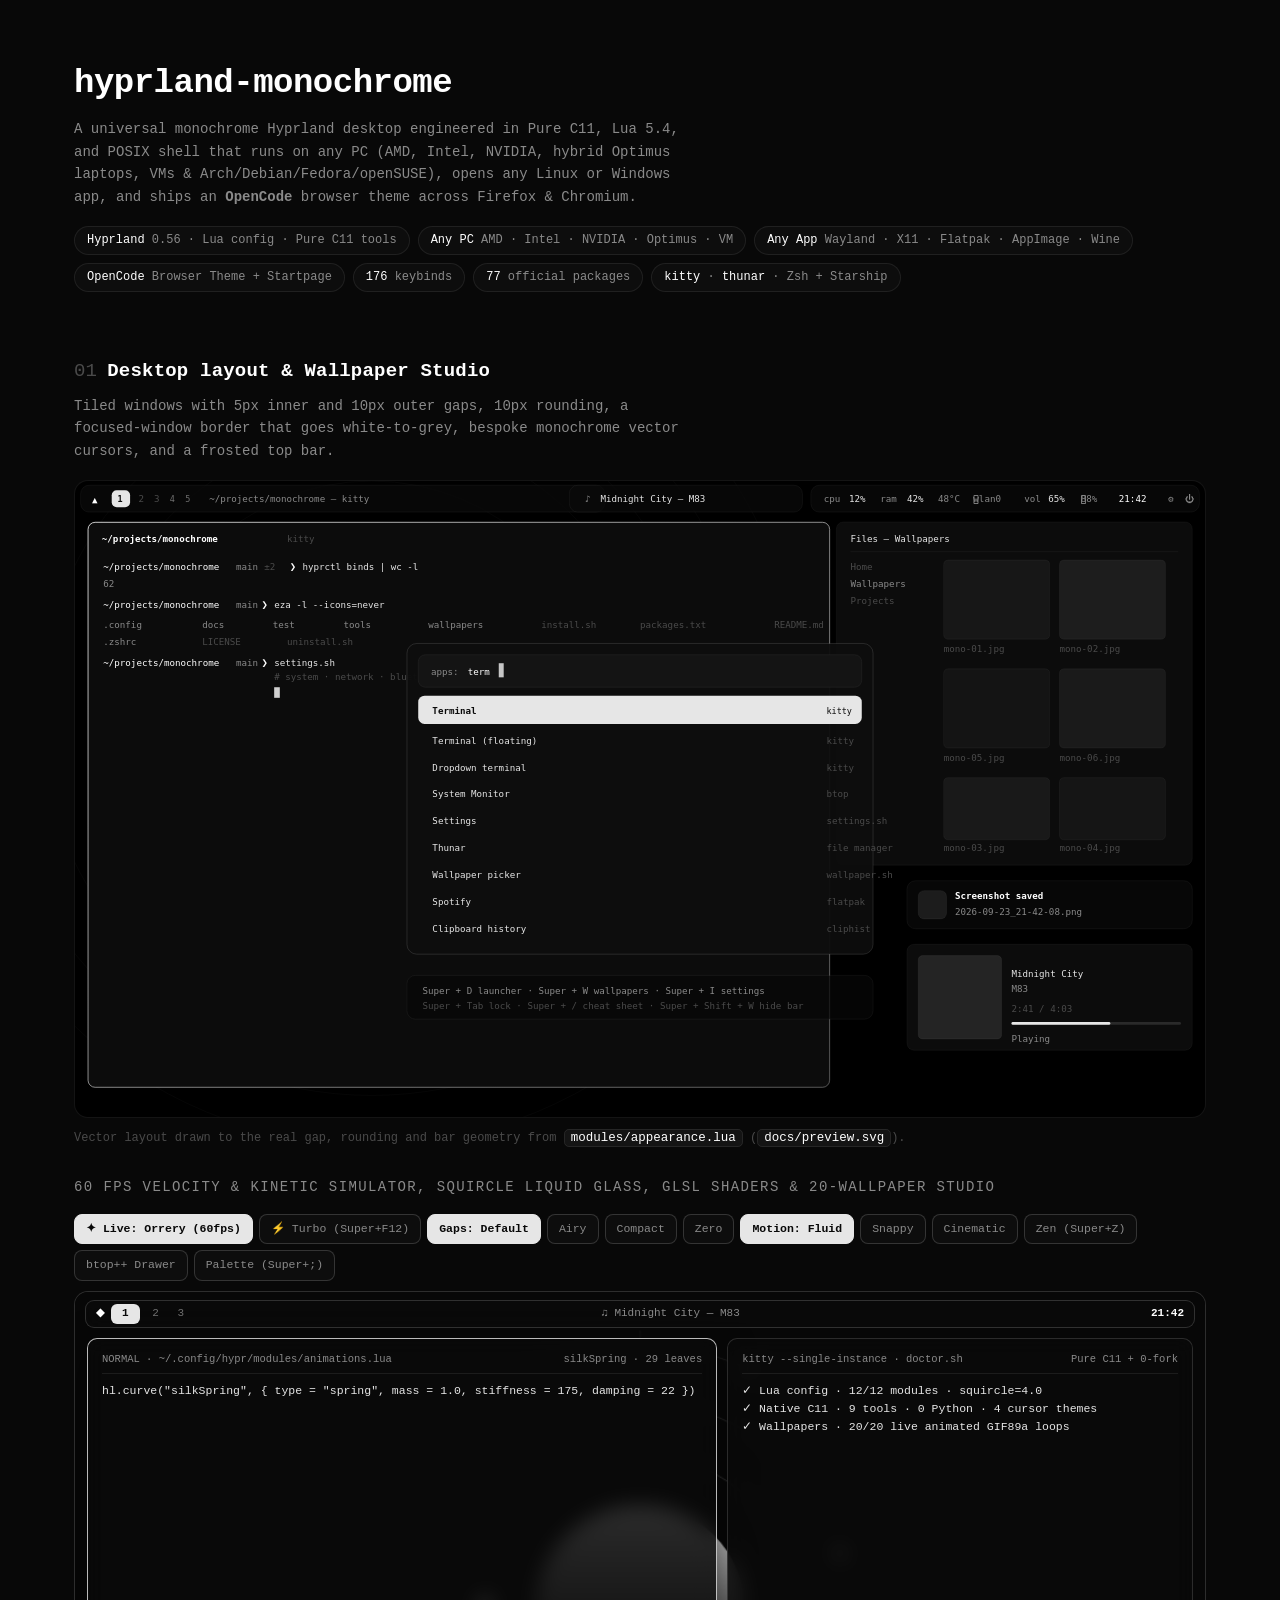
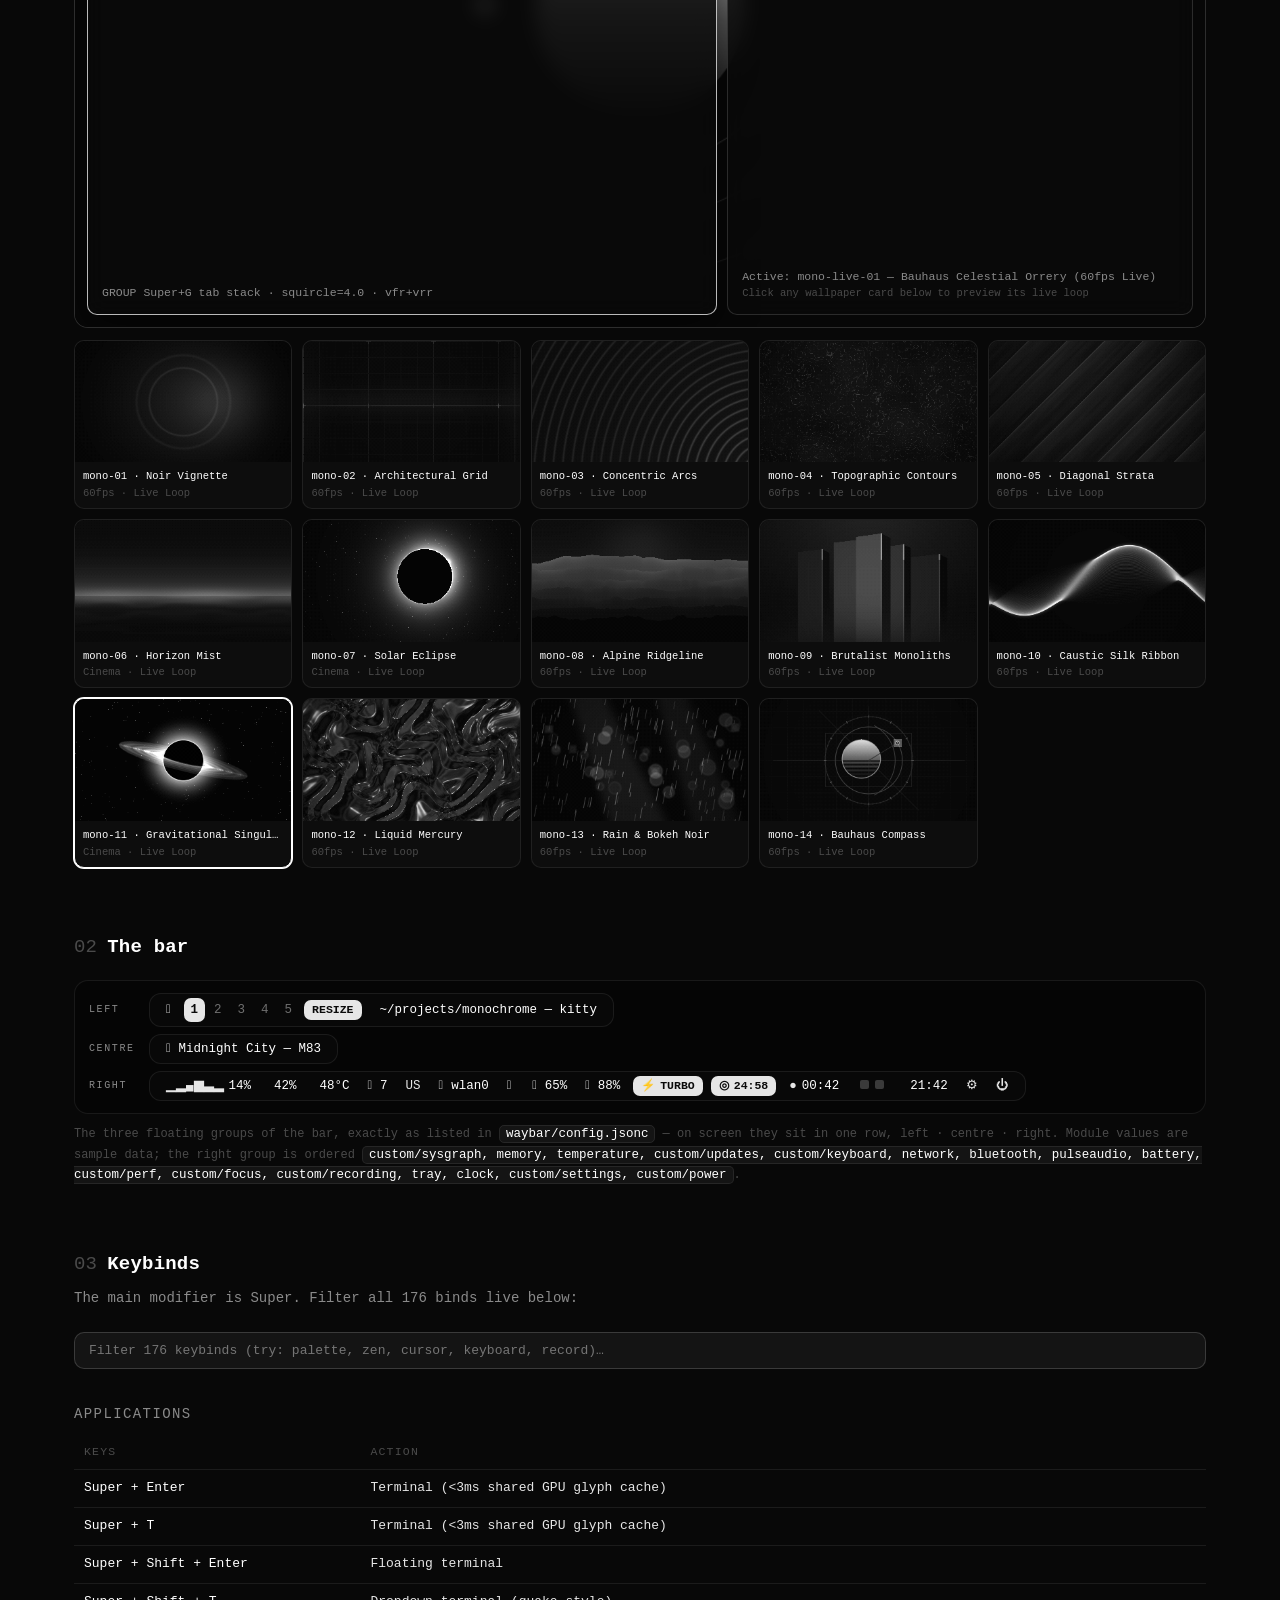
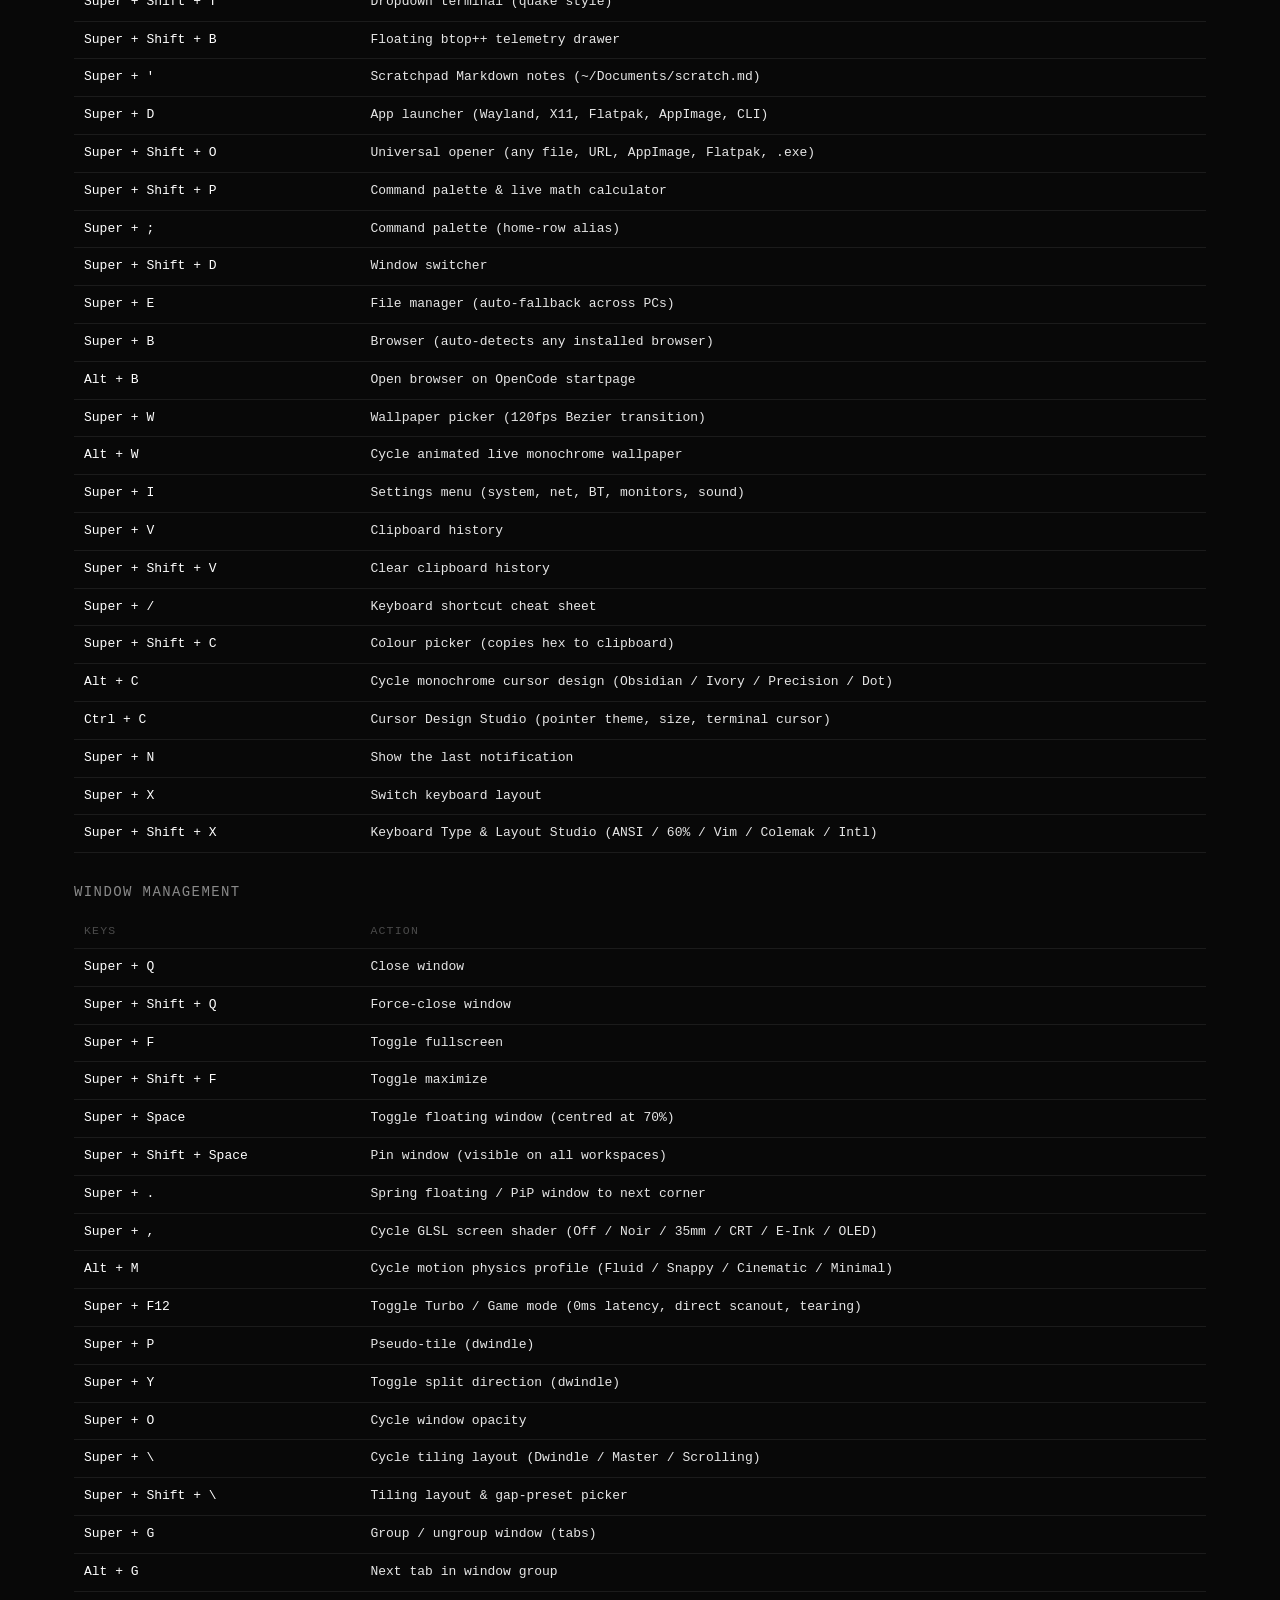
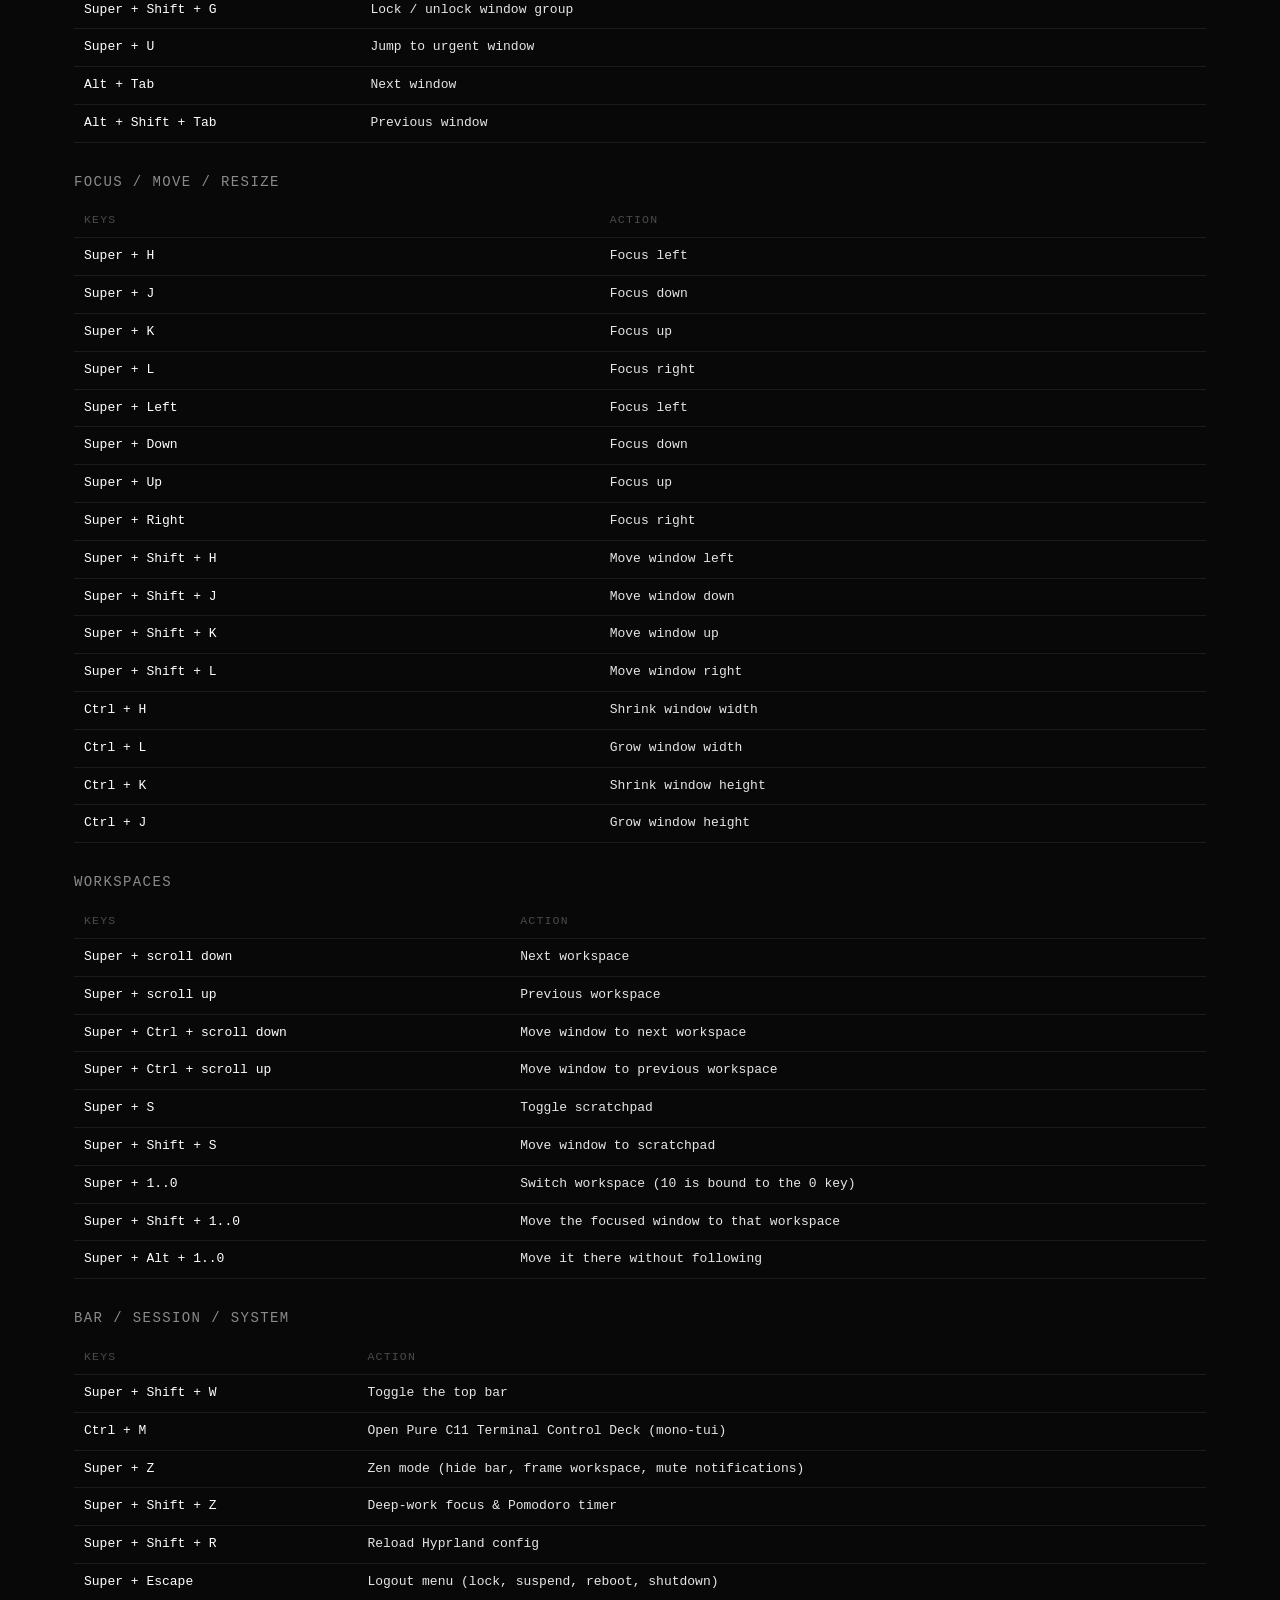
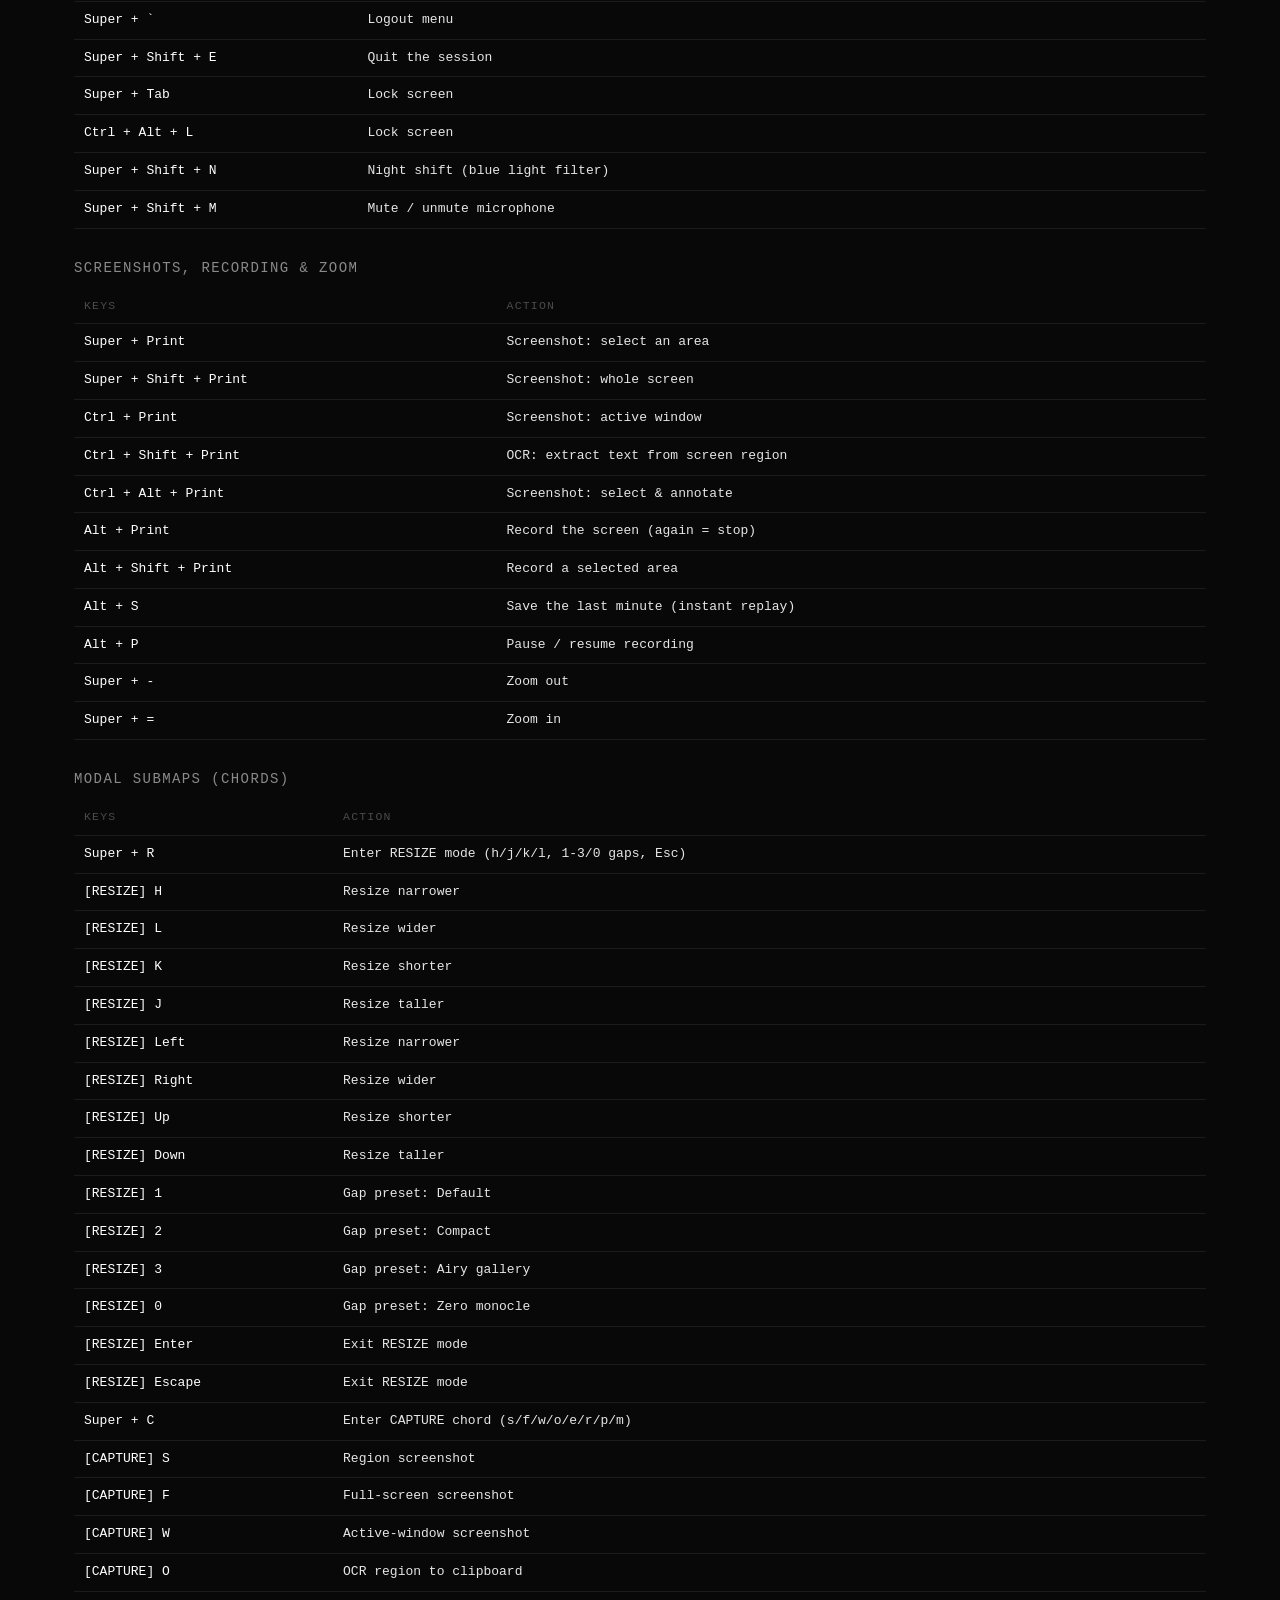
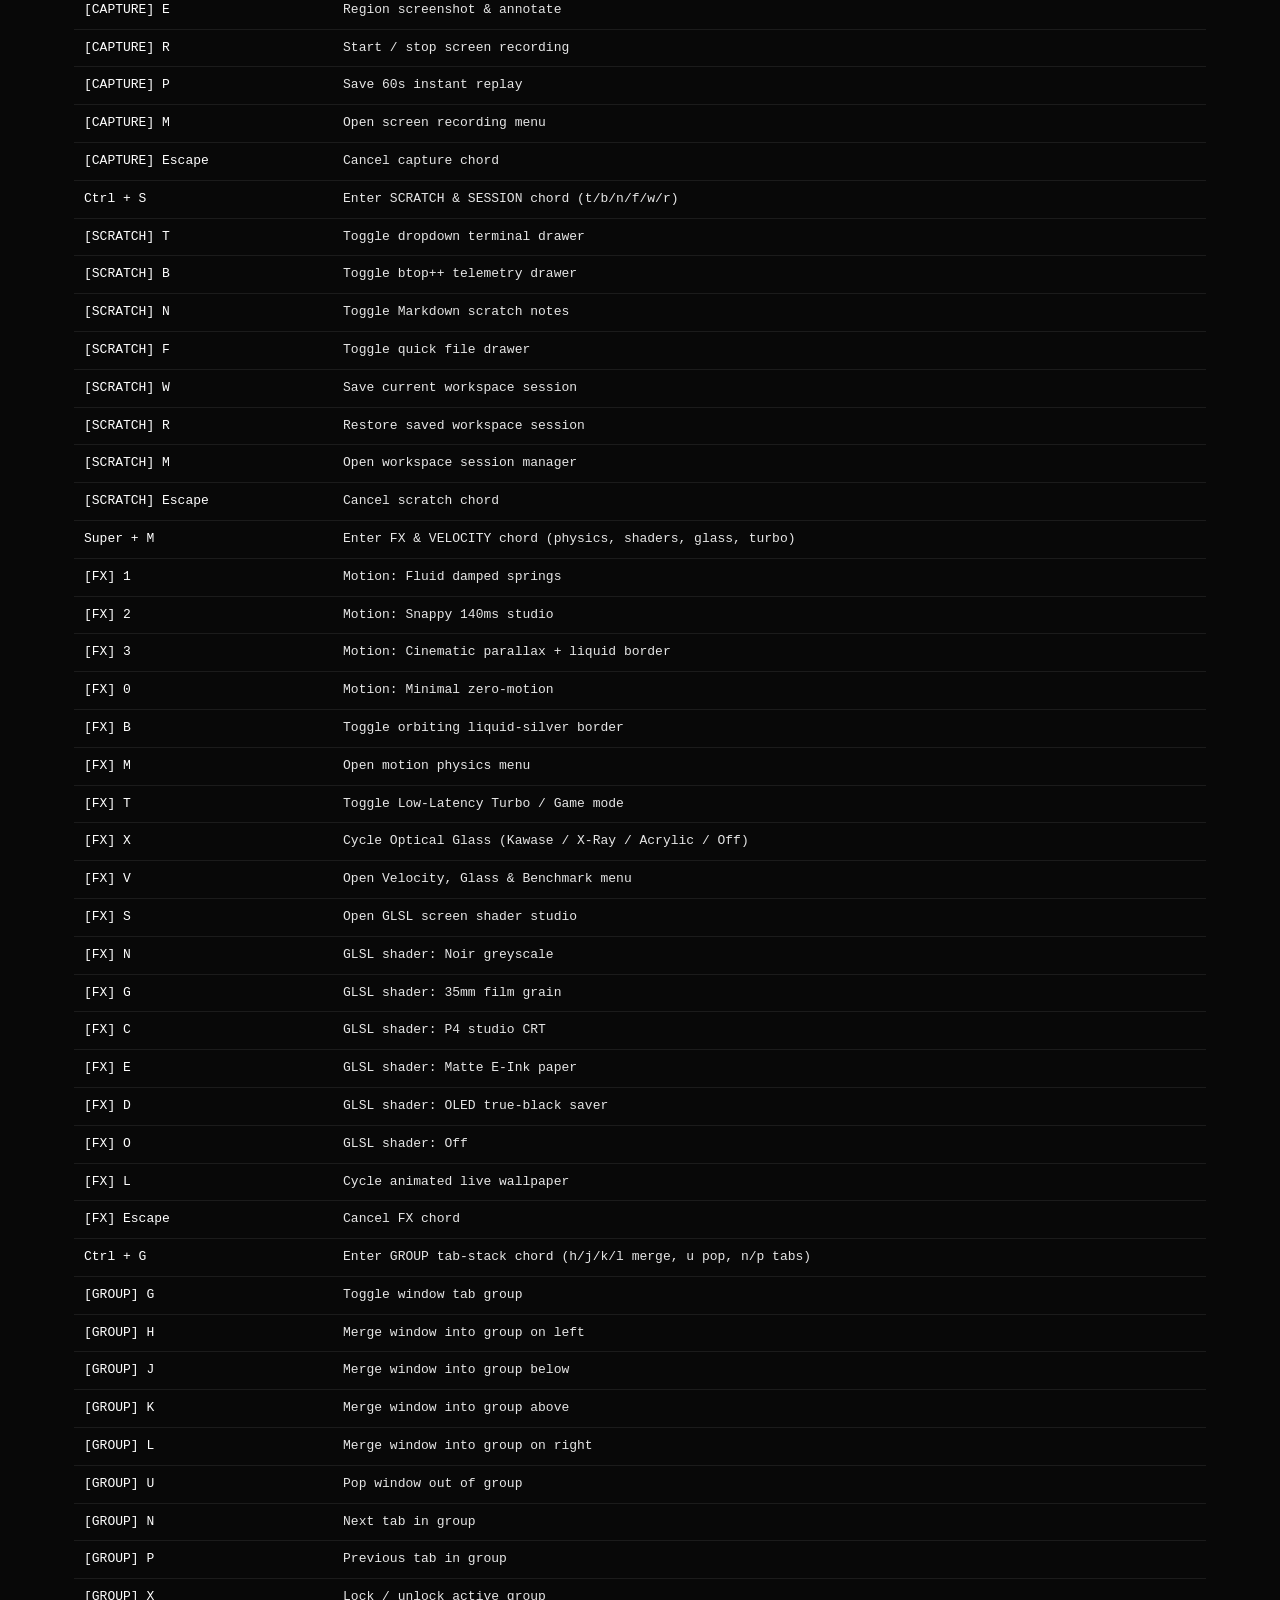
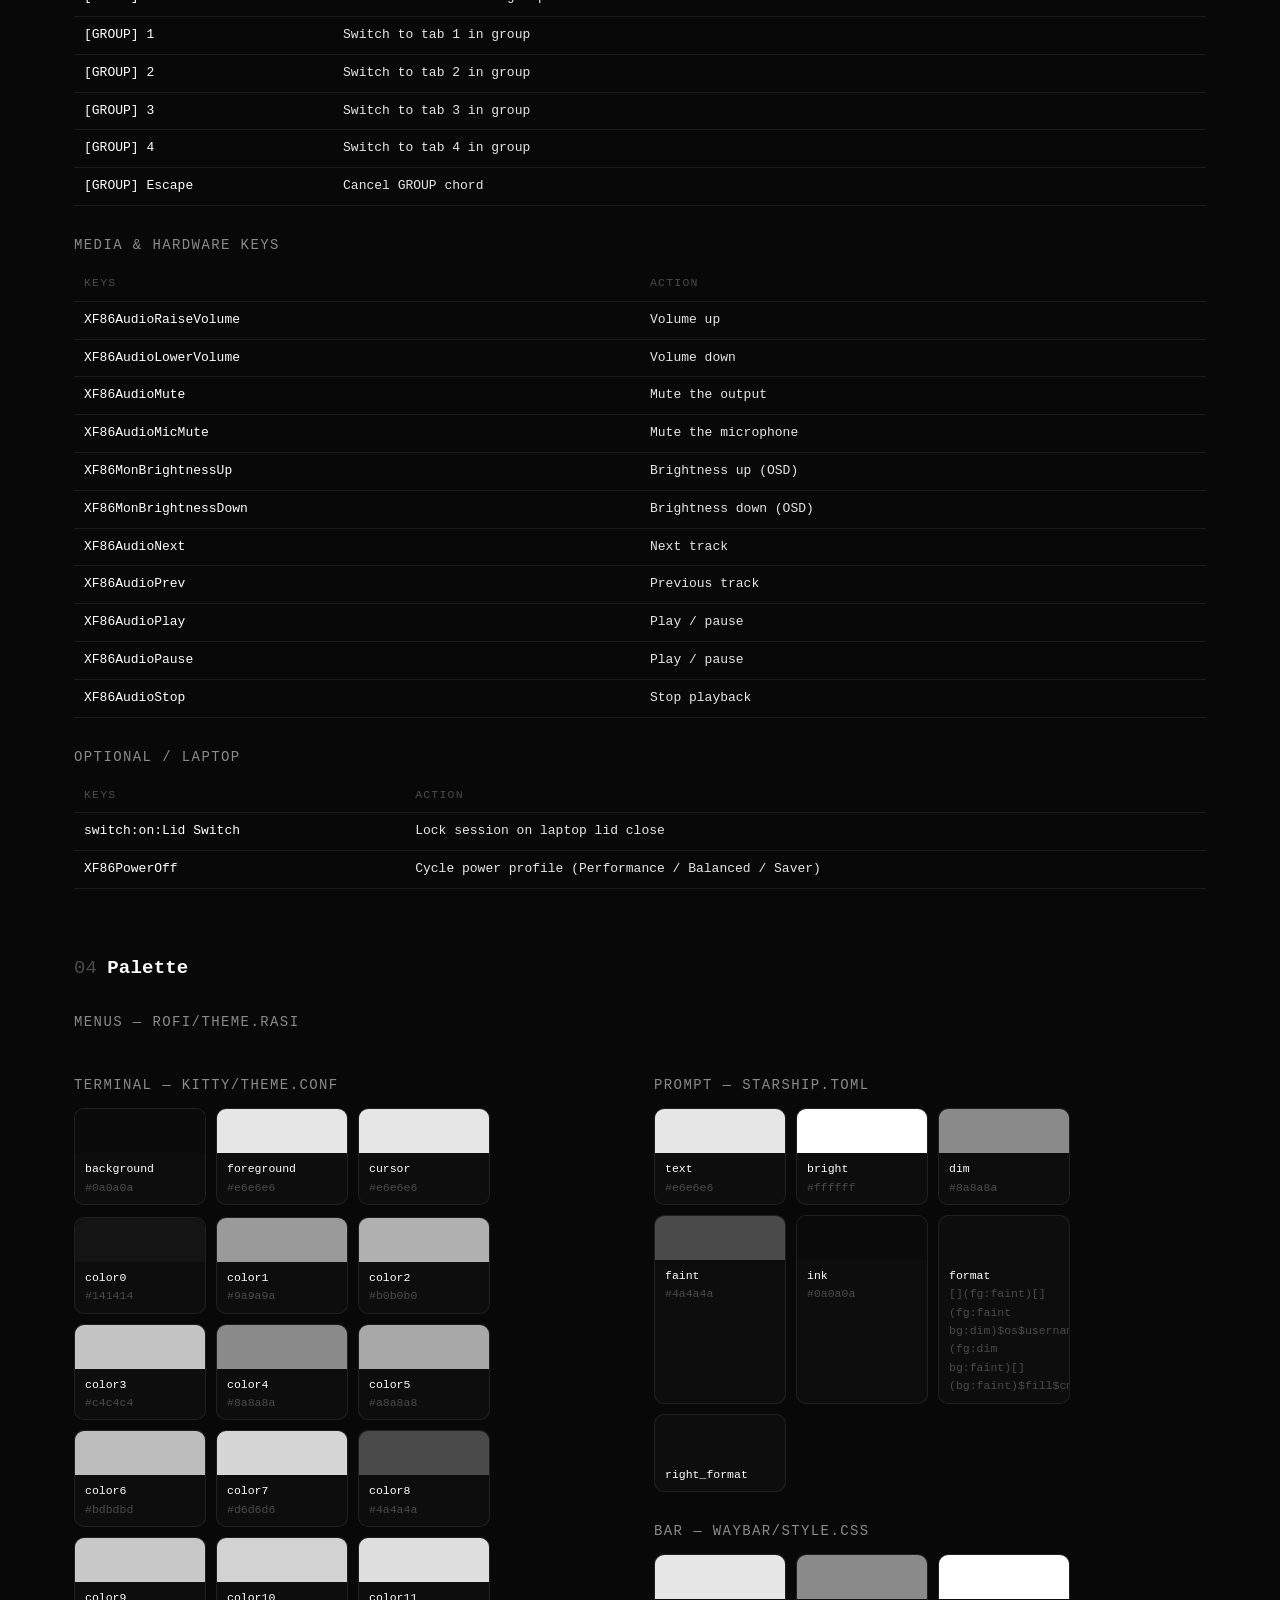
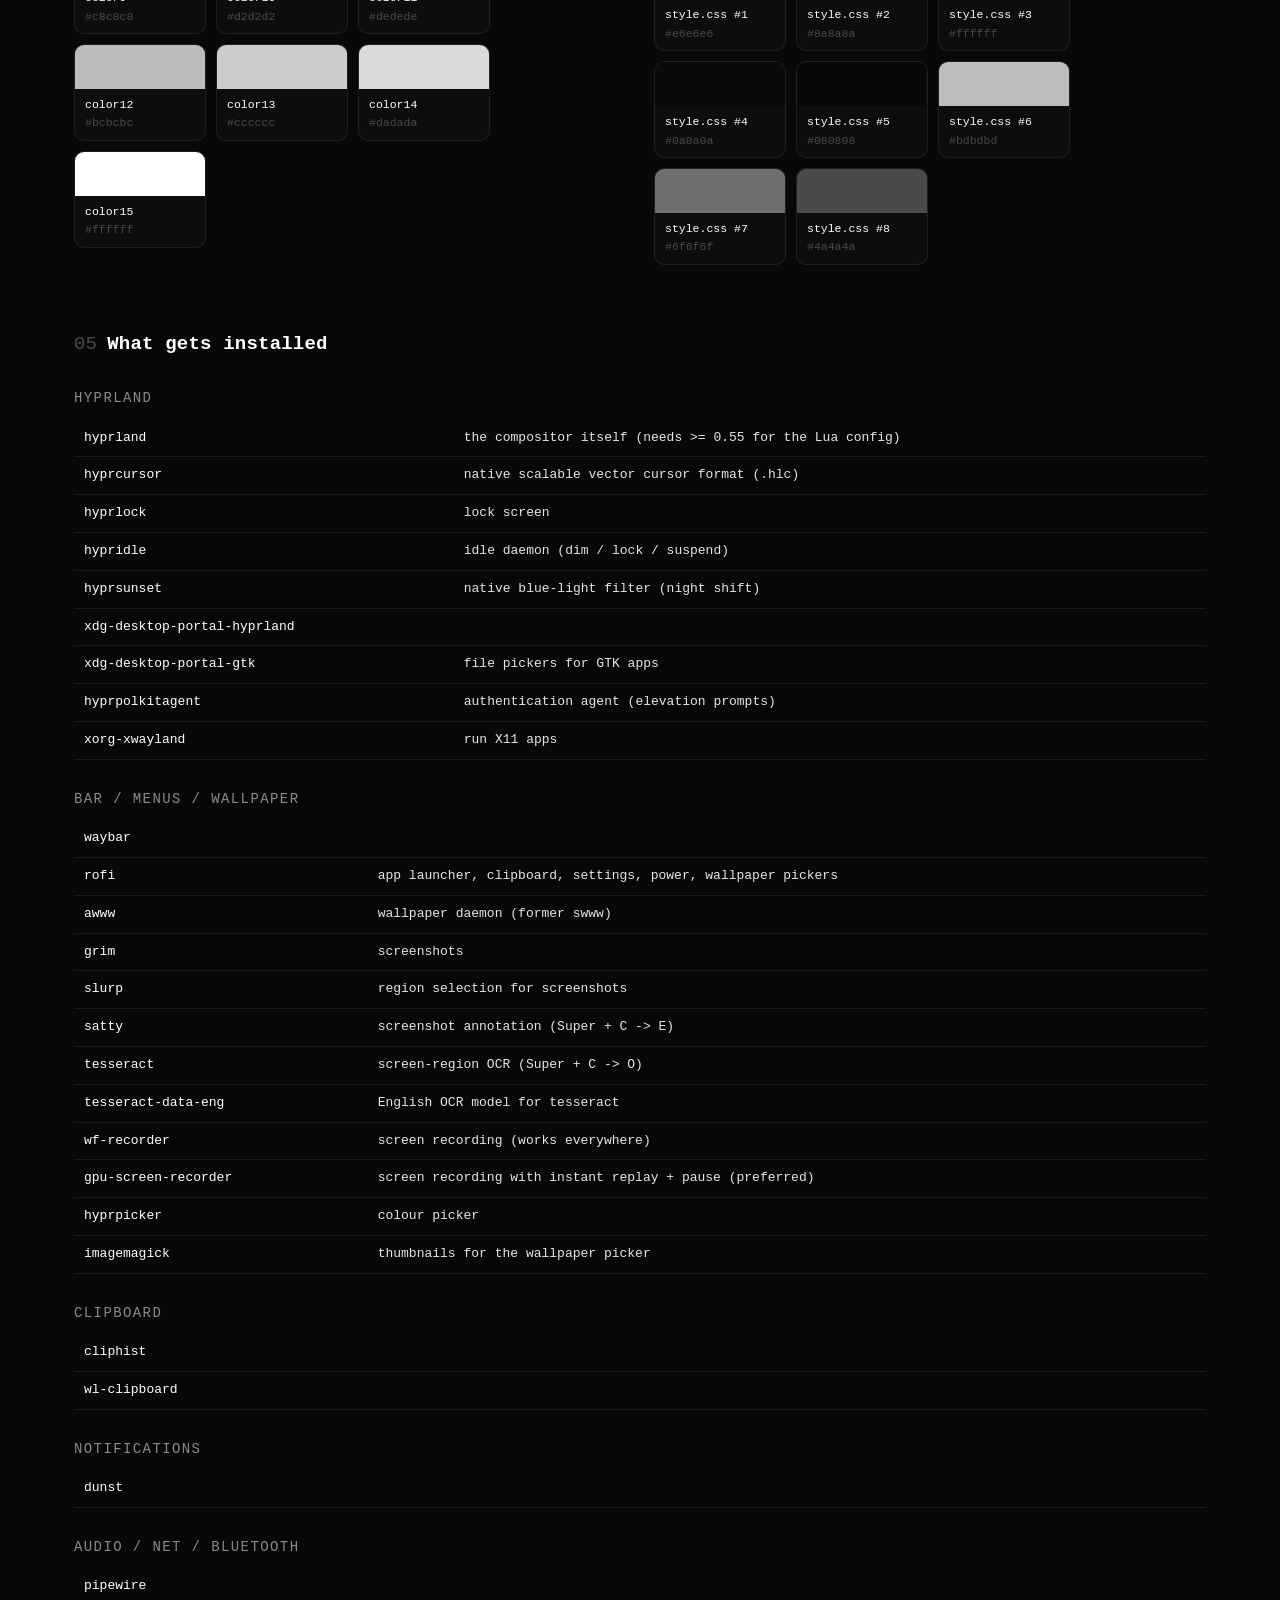
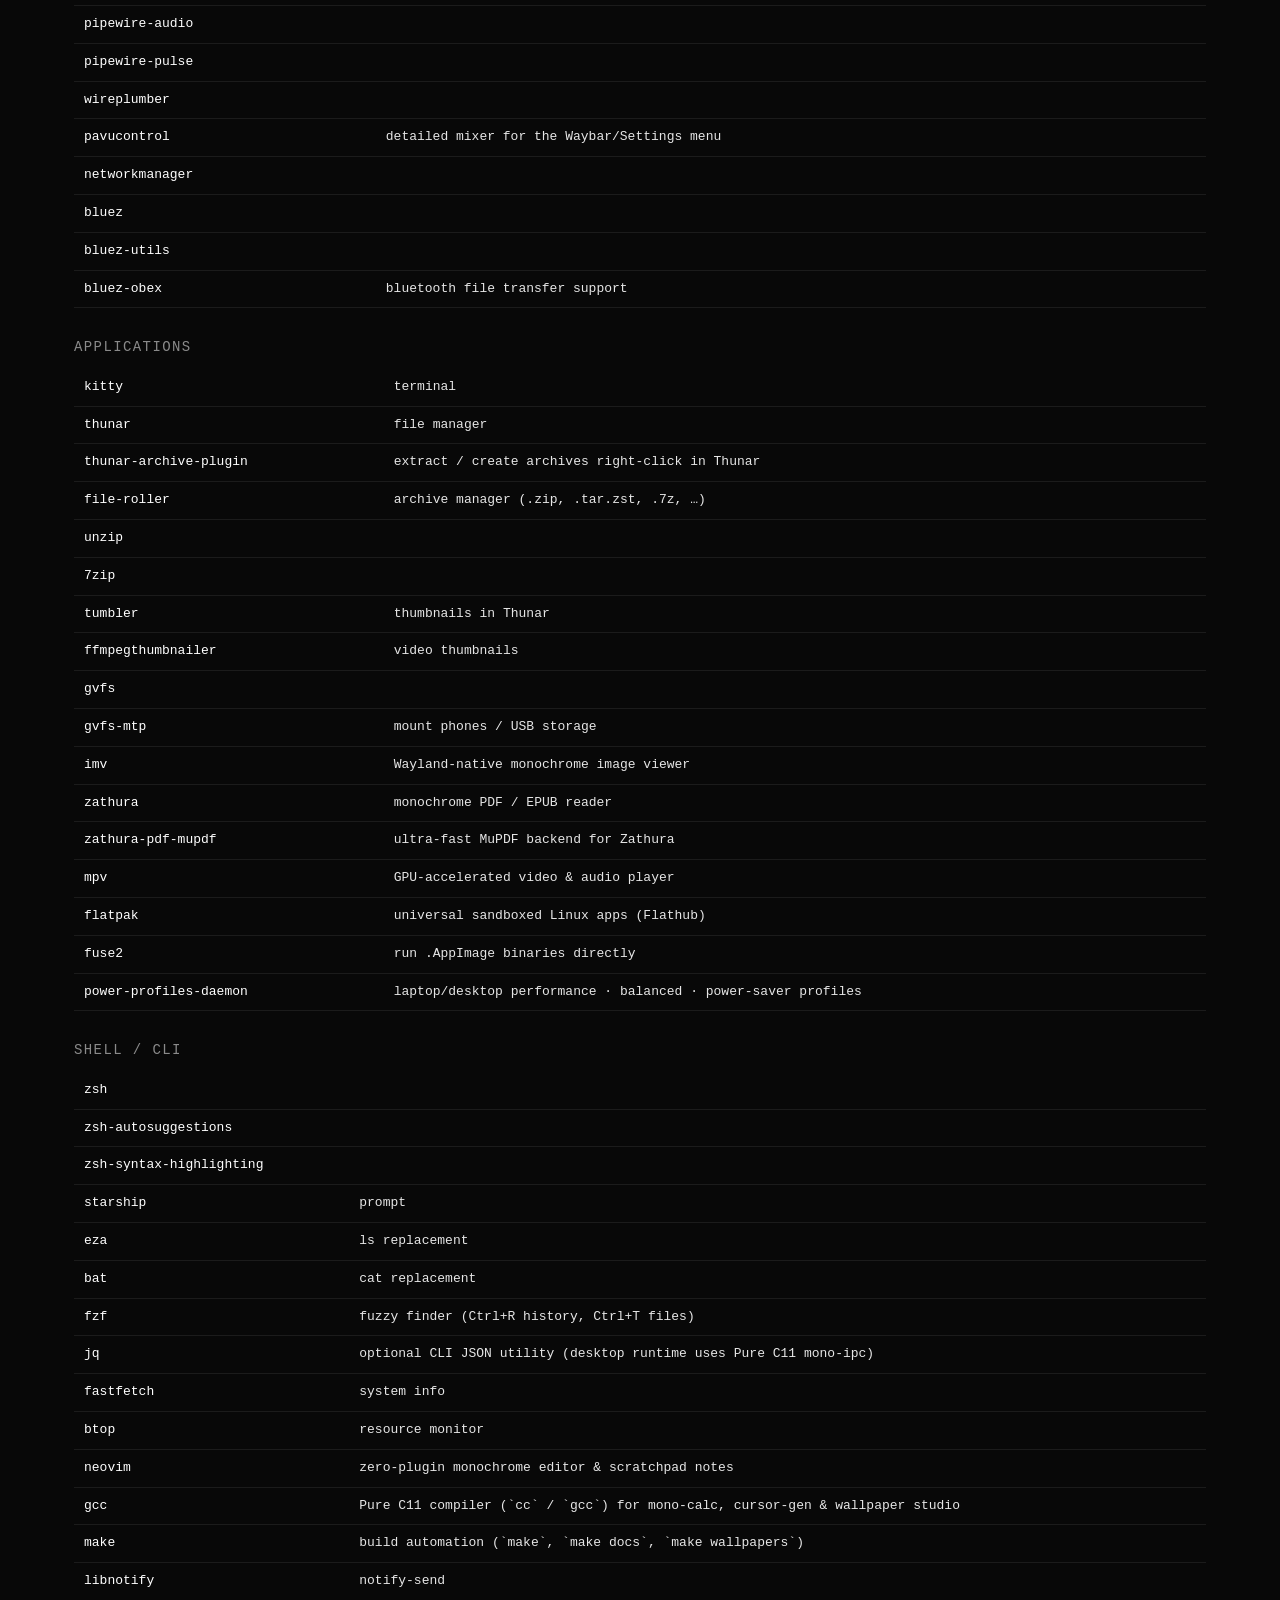
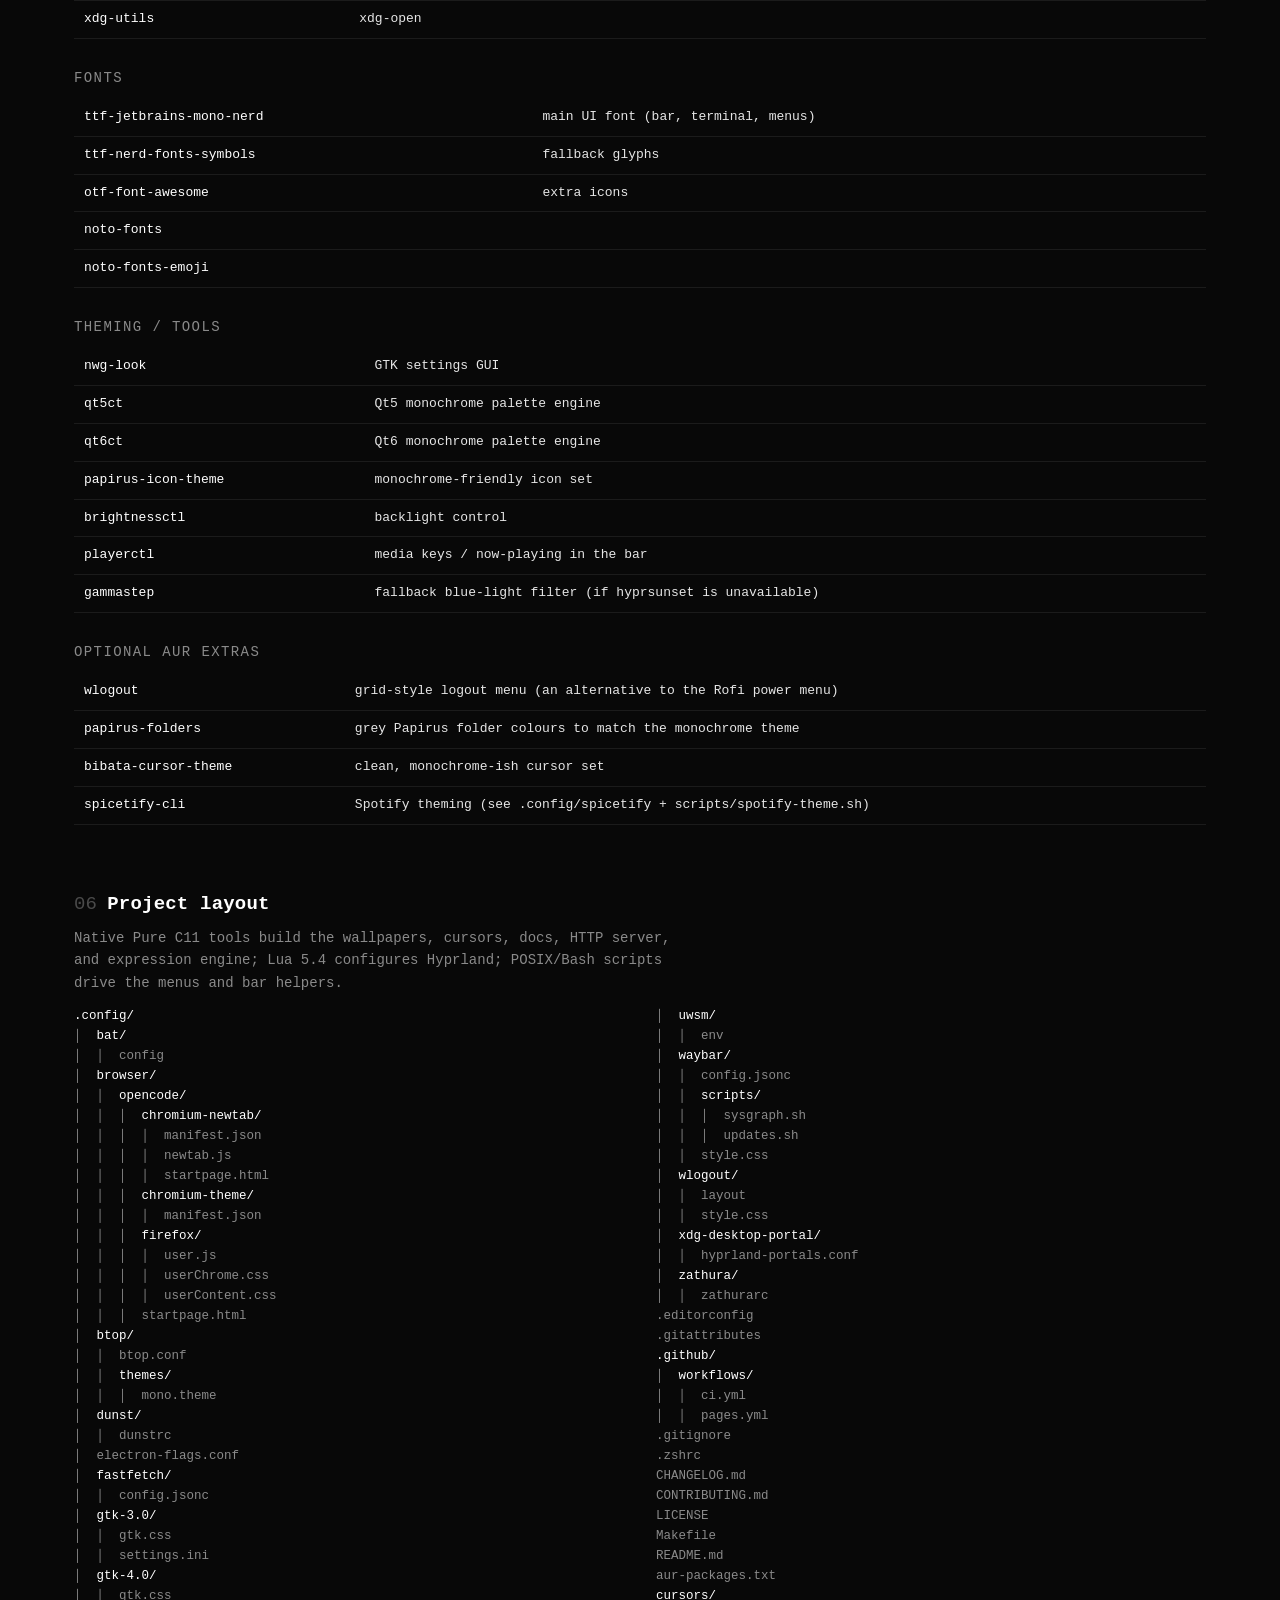
==== commit f0e49303: "feat: account settings, animated SDDM greeter, compatibility and recovery guides" ====
--- a/docs/preview.html
+++ b/docs/preview.html
@@ -263,7 +263,7 @@
 
   <h2><span class="num">06</span>Project layout</h2>
   <p class="lead">Native Pure C11 tools build the wallpapers, cursors, docs, HTTP server, and expression engine; Lua 5.4 configures Hyprland; POSIX/Bash scripts drive the menus and bar helpers.</p>
-  <div class="tree"><div><span class="d">.config/</span></div><div>│  <span class="d">bat/</span></div><div>│  │  <span class="">config</span></div><div>│  <span class="d">browser/</span></div><div>│  │  <span class="d">opencode/</span></div><div>│  │  │  <span class="d">chromium-newtab/</span></div><div>│  │  │  │  <span class="">manifest.json</span></div><div>│  │  │  │  <span class="">newtab.js</span></div><div>│  │  │  │  <span class="">startpage.html</span></div><div>│  │  │  <span class="d">chromium-theme/</span></div><div>│  │  │  │  <span class="">manifest.json</span></div><div>│  │  │  <span class="d">firefox/</span></div><div>│  │  │  │  <span class="">user.js</span></div><div>│  │  │  │  <span class="">userChrome.css</span></div><div>│  │  │  │  <span class="">userContent.css</span></div><div>│  │  │  <span class="">startpage.html</span></div><div>│  <span class="d">btop/</span></div><div>│  │  <span class="">btop.conf</span></div><div>│  │  <span class="d">themes/</span></div><div>│  │  │  <span class="">mono.theme</span></div><div>│  <span class="d">dunst/</span></div><div>│  │  <span class="">dunstrc</span></div><div>│  <span class="">electron-flags.conf</span></div><div>│  <span class="d">fastfetch/</span></div><div>│  │  <span class="">config.jsonc</span></div><div>│  <span class="d">gtk-3.0/</span></div><div>│  │  <span class="">gtk.css</span></div><div>│  │  <span class="">settings.ini</span></div><div>│  <span class="d">gtk-4.0/</span></div><div>│  │  <span class="">gtk.css</span></div><div>│  │  <span class="">settings.ini</span></div><div>│  <span class="d">hypr/</span></div><div>│  │  <span class="">hypridle.conf</span></div><div>│  │  <span class="">hyprland.lua</span></div><div>│  │  <span class="">hyprlock.conf</span></div><div>│  │  <span class="">hyprsunset.conf</span></div><div>│  │  <span class="d">modules/</span></div><div>│  │  │  <span class="">animations.lua</span></div><div>│  │  │  <span class="">appearance.lua</span></div><div>│  │  │  <span class="">autostart.lua</span></div><div>│  │  │  <span class="">binds.lua</span></div><div>│  │  │  <span class="">hardware.lua</span></div><div>│  │  │  <span class="">monitors.lua</span></div><div>│  │  │  <span class="">rules.lua</span></div><div>│  │  │  <span class="">smart.lua</span></div><div>│  │  │  <span class="">user.lua</span></div><div>│  │  <span class="d">scripts/</span></div><div>│  │  │  <span class="">brightness.sh</span></div><div>│  │  │  <span class="">browser-theme.sh</span></div><div>│  │  │  <span class="">clipboard.sh</span></div><div>│  │  │  <span class="">cursor.sh</span></div><div>│  │  │  <span class="">doctor.sh</span></div><div>│  │  │  <span class="">float-center.sh</span></div><div>│  │  │  <span class="">focus.sh</span></div><div>│  │  │  <span class="">hardware.sh</span></div><div>│  │  │  <span class="">keyboard.sh</span></div><div>│  │  │  <span class="">layout.sh</span></div><div>│  │  │  <span class="">lib.sh</span></div><div>│  │  │  <span class="">menu.sh</span></div><div>│  │  │  <span class="">motion.sh</span></div><div>│  │  │  <span class="">nightshift.sh</span></div><div>│  │  │  <span class="">opacity.sh</span></div><div>│  │  │  <span class="">open-app.sh</span></div><div>│  │  │  <span class="">palette.sh</span></div><div>│  │  │  <span class="">perf.sh</span></div><div>│  │  │  <span class="">pip-corner.sh</span></div><div>│  │  │  <span class="">polkit.sh</span></div><div>│  │  │  <span class="">powermenu.sh</span></div><div>│  │  │  <span class="">record.sh</span></div><div>│  │  │  <span class="">scratchpad.sh</span></div><div>│  │  │  <span class="">scratchterm.sh</span></div><div>│  │  │  <span class="">screenshot.sh</span></div><div>│  │  │  <span class="">session.sh</span></div><div>│  │  │  <span class="">settings.sh</span></div><div>│  │  │  <span class="">shader.sh</span></div><div>│  │  │  <span class="">spotify-theme.sh</span></div><div>│  │  │  <span class="">tui.sh</span></div><div>│  │  │  <span class="">volume.sh</span></div><div>│  │  │  <span class="">wallpaper.sh</span></div><div>│  │  │  <span class="">waybar-toggle.sh</span></div><div>│  │  │  <span class="">workspace-session.sh</span></div><div>│  │  │  <span class="">zoom.sh</span></div><div>│  │  <span class="d">shaders/</span></div><div>│  │  │  <span class="">cinema-grain.frag</span></div><div>│  │  │  <span class="">crt-studio.frag</span></div><div>│  │  │  <span class="">noir.frag</span></div><div>│  │  │  <span class="">oled-pitch.frag</span></div><div>│  │  │  <span class="">paper-eink.frag</span></div><div>│  │  <span class="d">src/</span></div><div>│  │  │  <span class="">mono-calc.c</span></div><div>│  │  │  <span class="">mono-cursor-gen.c</span></div><div>│  │  │  <span class="">mono-ipc.c</span></div><div>│  │  │  <span class="">mono-tui.c</span></div><div>│  <span class="d">imv/</span></div><div>│  │  <span class="">config</span></div><div>│  <span class="d">kitty/</span></div><div>│  │  <span class="">kitty.conf</span></div><div>│  │  <span class="">theme.conf</span></div><div>│  <span class="">mimeapps.list</span></div><div>│  <span class="d">mpv/</span></div><div>│  │  <span class="">mpv.conf</span></div><div>│  <span class="d">nvim/</span></div><div>│  │  <span class="d">colors/</span></div><div>│  │  │  <span class="">monochrome.lua</span></div><div>│  │  <span class="">init.lua</span></div><div>│  <span class="d">opencode/</span></div><div>│  │  <span class="d">themes/</span></div><div>│  │  │  <span class="">monochrome.json</span></div><div>│  │  <span class="">tui.json</span></div><div>│  <span class="d">qt5ct/</span></div><div>│  │  <span class="d">colors/</span></div><div>│  │  │  <span class="">Monochrome.conf</span></div><div>│  │  <span class="">qt5ct.conf</span></div><div>│  <span class="d">qt6ct/</span></div><div>│  │  <span class="d">colors/</span></div><div>│  │  │  <span class="">Monochrome.conf</span></div><div>│  │  <span class="">qt6ct.conf</span></div><div>│  <span class="d">rofi/</span></div><div>│  │  <span class="">clipboard.rasi</span></div><div>│  │  <span class="">keybinds.rasi</span></div><div>│  │  <span class="">launcher.rasi</span></div><div>│  │  <span class="">palette.rasi</span></div><div>│  │  <span class="">powermenu.rasi</span></div><div>│  │  <span class="">settings.rasi</span></div><div>│  │  <span class="">theme.rasi</span></div><div>│  │  <span class="">wallpaper.rasi</span></div><div>│  <span class="d">spicetify/</span></div><div>│  │  <span class="d">Themes/</span></div><div>│  │  │  <span class="d">monochrome/</span></div><div>│  │  │  │  <span class="">color.ini</span></div><div>│  │  │  │  <span class="">user.css</span></div><div>│  <span class="">starship.toml</span></div><div>│  <span class="d">uwsm/</span></div><div>│  │  <span class="">env</span></div><div>│  <span class="d">waybar/</span></div><div>│  │  <span class="">config.jsonc</span></div><div>│  │  <span class="d">scripts/</span></div><div>│  │  │  <span class="">sysgraph.sh</span></div><div>│  │  │  <span class="">updates.sh</span></div><div>│  │  <span class="">style.css</span></div><div>│  <span class="d">wlogout/</span></div><div>│  │  <span class="">layout</span></div><div>│  │  <span class="">style.css</span></div><div>│  <span class="d">xdg-desktop-portal/</span></div><div>│  │  <span class="">hyprland-portals.conf</span></div><div>│  <span class="d">zathura/</span></div><div>│  │  <span class="">zathurarc</span></div><div><span class="">.editorconfig</span></div><div><span class="">.gitattributes</span></div><div><span class="d">.github/</span></div><div>│  <span class="d">workflows/</span></div><div>│  │  <span class="">ci.yml</span></div><div>│  │  <span class="">pages.yml</span></div><div><span class="">.gitignore</span></div><div><span class="">.zshrc</span></div><div><span class="">CHANGELOG.md</span></div><div><span class="">CONTRIBUTING.md</span></div><div><span class="">LICENSE</span></div><div><span class="">Makefile</span></div><div><span class="">README.md</span></div><div><span class="">aur-packages.txt</span></div><div><span class="d">cursors/</span></div><div>│  <span class="d">Monochrome-Dot/</span></div><div>│  │  <span class="">cursor.theme</span></div><div>│  │  <span class="">index.theme</span></div><div>│  │  <span class="">manifest.hl</span></div><div>│  <span class="d">Monochrome-Ivory/</span></div><div>│  │  <span class="">cursor.theme</span></div><div>│  │  <span class="">index.theme</span></div><div>│  │  <span class="">manifest.hl</span></div><div>│  <span class="d">Monochrome-Obsidian/</span></div><div>│  │  <span class="">cursor.theme</span></div><div>│  │  <span class="">index.theme</span></div><div>│  │  <span class="">manifest.hl</span></div><div>│  <span class="d">Monochrome-Precision/</span></div><div>│  │  <span class="">cursor.theme</span></div><div>│  │  <span class="">index.theme</span></div><div>│  │  <span class="">manifest.hl</span></div><div><span class="d">docs/</span></div><div>│  <span class="">CUSTOMIZE.md</span></div><div>│  <span class="">INSTALL.md</span></div><div>│  <span class="">KEYBINDS.md</span></div><div>│  <span class="">ON-WINDOWS.md</span></div><div>│  <span class="">QUICKSTART.md</span></div><div>│  <span class="">TROUBLESHOOTING.md</span></div><div>│  <span class="d">assets/</span></div><div>│  │  <span class="">btn-live-site.svg</span></div><div>│  │  <span class="">btn-release.svg</span></div><div>│  │  <span class="">btn-startpage.svg</span></div><div>│  │  <span class="">compositor-live.svg</span></div><div>│  │  <span class="">cursor-keyboard-live.svg</span></div><div>│  │  <span class="">desktop-session.gif</span></div><div>│  │  <span class="">hero-banner.svg</span></div><div>│  │  <span class="">pipeline-strip.svg</span></div><div>│  <span class="">desktop-demo.mp4</span></div><div>│  <span class="">official-trailer.mp4</span></div><div>│  <span class="">preview.html</span></div><div>│  <span class="">preview.png</span></div><div>│  <span class="">preview.svg</span></div><div>│  <span class="">test-run.mp4</span></div><div>│  <span class="">youtube-thumbnail.jpg</span></div><div><span class="d">include/</span></div><div>│  <span class="">keybind_table.h</span></div><div>│  <span class="">mono_config.h</span></div><div>│  <span class="">mono_image.h</span></div><div><span class="">install.sh</span></div><div><span class="">packages.txt</span></div><div><span class="d">site/</span></div><div>│  <span class="">app.js</span></div><div>│  <span class="">favicon.svg</span></div><div>│  <span class="">index.html</span></div><div>│  <span class="">keybinds.json</span></div><div>│  <span class="">newtab.html</span></div><div>│  <span class="">styles.css</span></div><div><span class="d">test/</span></div><div>│  <span class="">install-sandbox.sh</span></div><div>│  <span class="">run-all.sh</span></div><div>│  <span class="">smoke-test.sh</span></div><div><span class="d">tools/</span></div><div>│  <span class="">build-preview.c</span></div><div>│  <span class="">build-windows-kit.c</span></div><div>│  <span class="">demo.sh</span></div><div>│  <span class="">keybind-table.c</span></div><div>│  <span class="">mono-util.c</span></div><div>│  <span class="">record-desktop.sh</span></div><div>│  <span class="">serve-site.c</span></div><div>│  <span class="">trailer-studio.c</span></div><div><span class="">uninstall.sh</span></div><div><span class="d">wallpapers/</span></div><div>│  <span class="">animate.c</span></div><div>│  <span class="">generate.c</span></div><div>│  <span class="">generate.h</span></div><div>│  <span class="">mono-01.gif</span></div><div>│  <span class="">mono-02.gif</span></div><div>│  <span class="">mono-03.gif</span></div><div>│  <span class="">mono-04.gif</span></div><div>│  <span class="">mono-05.gif</span></div><div>│  <span class="">mono-06-uhd.gif</span></div><div>│  <span class="">mono-06.gif</span></div><div>│  <span class="">mono-07-uhd.gif</span></div><div>│  <span class="">mono-07.gif</span></div><div>│  <span class="">mono-08.gif</span></div><div>│  <span class="">mono-09.gif</span></div><div>│  <span class="">mono-10.gif</span></div><div>│  <span class="">mono-11-uhd.gif</span></div><div>│  <span class="">mono-11.gif</span></div><div>│  <span class="">mono-12.gif</span></div><div>│  <span class="">mono-13.gif</span></div><div>│  <span class="">mono-14.gif</span></div><div>│  <span class="">mono-live-01-orbital.gif</span></div><div>│  <span class="">mono-live-02-pulse.gif</span></div><div>│  <span class="">mono-live-03-lissajous.gif</span></div><div><span class="d">windows/</span></div><div>│  <span class="">glazewm-config.yaml</span></div><div>│  <span class="">windows-terminal-scheme.json</span></div><div>│  <span class="">windows-terminal-settings.json</span></div></div>
+  <div class="tree"><div><span class="d">.config/</span></div><div>│  <span class="d">bat/</span></div><div>│  │  <span class="">config</span></div><div>│  <span class="d">browser/</span></div><div>│  │  <span class="d">opencode/</span></div><div>│  │  │  <span class="d">chromium-newtab/</span></div><div>│  │  │  │  <span class="">manifest.json</span></div><div>│  │  │  │  <span class="">newtab.js</span></div><div>│  │  │  │  <span class="">startpage.html</span></div><div>│  │  │  <span class="d">chromium-theme/</span></div><div>│  │  │  │  <span class="">manifest.json</span></div><div>│  │  │  <span class="d">firefox/</span></div><div>│  │  │  │  <span class="">user.js</span></div><div>│  │  │  │  <span class="">userChrome.css</span></div><div>│  │  │  │  <span class="">userContent.css</span></div><div>│  │  │  <span class="">startpage.html</span></div><div>│  <span class="d">btop/</span></div><div>│  │  <span class="">btop.conf</span></div><div>│  │  <span class="d">themes/</span></div><div>│  │  │  <span class="">mono.theme</span></div><div>│  <span class="d">dunst/</span></div><div>│  │  <span class="">dunstrc</span></div><div>│  <span class="">electron-flags.conf</span></div><div>│  <span class="d">fastfetch/</span></div><div>│  │  <span class="">config.jsonc</span></div><div>│  <span class="d">gtk-3.0/</span></div><div>│  │  <span class="">gtk.css</span></div><div>│  │  <span class="">settings.ini</span></div><div>│  <span class="d">gtk-4.0/</span></div><div>│  │  <span class="">gtk.css</span></div><div>│  │  <span class="">settings.ini</span></div><div>│  <span class="d">hypr/</span></div><div>│  │  <span class="">hypridle.conf</span></div><div>│  │  <span class="">hyprland.lua</span></div><div>│  │  <span class="">hyprlock.conf</span></div><div>│  │  <span class="">hyprsunset.conf</span></div><div>│  │  <span class="d">modules/</span></div><div>│  │  │  <span class="">animations.lua</span></div><div>│  │  │  <span class="">appearance.lua</span></div><div>│  │  │  <span class="">autostart.lua</span></div><div>│  │  │  <span class="">binds.lua</span></div><div>│  │  │  <span class="">hardware.lua</span></div><div>│  │  │  <span class="">monitors.lua</span></div><div>│  │  │  <span class="">rules.lua</span></div><div>│  │  │  <span class="">smart.lua</span></div><div>│  │  │  <span class="">user.lua</span></div><div>│  │  <span class="d">scripts/</span></div><div>│  │  │  <span class="">account.sh</span></div><div>│  │  │  <span class="">brightness.sh</span></div><div>│  │  │  <span class="">browser-theme.sh</span></div><div>│  │  │  <span class="">clipboard.sh</span></div><div>│  │  │  <span class="">cursor.sh</span></div><div>│  │  │  <span class="">doctor.sh</span></div><div>│  │  │  <span class="">float-center.sh</span></div><div>│  │  │  <span class="">focus.sh</span></div><div>│  │  │  <span class="">hardware.sh</span></div><div>│  │  │  <span class="">keyboard.sh</span></div><div>│  │  │  <span class="">layout.sh</span></div><div>│  │  │  <span class="">lib.sh</span></div><div>│  │  │  <span class="">menu.sh</span></div><div>│  │  │  <span class="">motion.sh</span></div><div>│  │  │  <span class="">nightshift.sh</span></div><div>│  │  │  <span class="">opacity.sh</span></div><div>│  │  │  <span class="">open-app.sh</span></div><div>│  │  │  <span class="">palette.sh</span></div><div>│  │  │  <span class="">perf.sh</span></div><div>│  │  │  <span class="">pip-corner.sh</span></div><div>│  │  │  <span class="">polkit.sh</span></div><div>│  │  │  <span class="">powermenu.sh</span></div><div>│  │  │  <span class="">record.sh</span></div><div>│  │  │  <span class="">scratchpad.sh</span></div><div>│  │  │  <span class="">scratchterm.sh</span></div><div>│  │  │  <span class="">screenshot.sh</span></div><div>│  │  │  <span class="">session.sh</span></div><div>│  │  │  <span class="">settings.sh</span></div><div>│  │  │  <span class="">shader.sh</span></div><div>│  │  │  <span class="">spotify-theme.sh</span></div><div>│  │  │  <span class="">tui.sh</span></div><div>│  │  │  <span class="">volume.sh</span></div><div>│  │  │  <span class="">wallpaper.sh</span></div><div>│  │  │  <span class="">waybar-toggle.sh</span></div><div>│  │  │  <span class="">workspace-session.sh</span></div><div>│  │  │  <span class="">zoom.sh</span></div><div>│  │  <span class="d">shaders/</span></div><div>│  │  │  <span class="">cinema-grain.frag</span></div><div>│  │  │  <span class="">crt-studio.frag</span></div><div>│  │  │  <span class="">noir.frag</span></div><div>│  │  │  <span class="">oled-pitch.frag</span></div><div>│  │  │  <span class="">paper-eink.frag</span></div><div>│  │  <span class="d">src/</span></div><div>│  │  │  <span class="">mono-calc.c</span></div><div>│  │  │  <span class="">mono-cursor-gen.c</span></div><div>│  │  │  <span class="">mono-ipc.c</span></div><div>│  │  │  <span class="">mono-tui.c</span></div><div>│  <span class="d">imv/</span></div><div>│  │  <span class="">config</span></div><div>│  <span class="d">kitty/</span></div><div>│  │  <span class="">kitty.conf</span></div><div>│  │  <span class="">theme.conf</span></div><div>│  <span class="">mimeapps.list</span></div><div>│  <span class="d">mpv/</span></div><div>│  │  <span class="">mpv.conf</span></div><div>│  <span class="d">nvim/</span></div><div>│  │  <span class="d">colors/</span></div><div>│  │  │  <span class="">monochrome.lua</span></div><div>│  │  <span class="">init.lua</span></div><div>│  <span class="d">opencode/</span></div><div>│  │  <span class="d">themes/</span></div><div>│  │  │  <span class="">monochrome.json</span></div><div>│  │  <span class="">tui.json</span></div><div>│  <span class="d">qt5ct/</span></div><div>│  │  <span class="d">colors/</span></div><div>│  │  │  <span class="">Monochrome.conf</span></div><div>│  │  <span class="">qt5ct.conf</span></div><div>│  <span class="d">qt6ct/</span></div><div>│  │  <span class="d">colors/</span></div><div>│  │  │  <span class="">Monochrome.conf</span></div><div>│  │  <span class="">qt6ct.conf</span></div><div>│  <span class="d">rofi/</span></div><div>│  │  <span class="">clipboard.rasi</span></div><div>│  │  <span class="">keybinds.rasi</span></div><div>│  │  <span class="">launcher.rasi</span></div><div>│  │  <span class="">palette.rasi</span></div><div>│  │  <span class="">powermenu.rasi</span></div><div>│  │  <span class="">settings.rasi</span></div><div>│  │  <span class="">theme.rasi</span></div><div>│  │  <span class="">wallpaper.rasi</span></div><div>│  <span class="d">spicetify/</span></div><div>│  │  <span class="d">Themes/</span></div><div>│  │  │  <span class="d">monochrome/</span></div><div>│  │  │  │  <span class="">color.ini</span></div><div>│  │  │  │  <span class="">user.css</span></div><div>│  <span class="">starship.toml</span></div><div>│  <span class="d">uwsm/</span></div><div>│  │  <span class="">env</span></div><div>│  <span class="d">waybar/</span></div><div>│  │  <span class="">config.jsonc</span></div><div>│  │  <span class="d">scripts/</span></div><div>│  │  │  <span class="">sysgraph.sh</span></div><div>│  │  │  <span class="">updates.sh</span></div><div>│  │  <span class="">style.css</span></div><div>│  <span class="d">wlogout/</span></div><div>│  │  <span class="">layout</span></div><div>│  │  <span class="">style.css</span></div><div>│  <span class="d">xdg-desktop-portal/</span></div><div>│  │  <span class="">hyprland-portals.conf</span></div><div>│  <span class="d">zathura/</span></div><div>│  │  <span class="">zathurarc</span></div><div><span class="">.editorconfig</span></div><div><span class="">.gitattributes</span></div><div><span class="d">.github/</span></div><div>│  <span class="d">workflows/</span></div><div>│  │  <span class="">ci.yml</span></div><div>│  │  <span class="">pages.yml</span></div><div><span class="">.gitignore</span></div><div><span class="">.zshrc</span></div><div><span class="">CHANGELOG.md</span></div><div><span class="">CONTRIBUTING.md</span></div><div><span class="">LICENSE</span></div><div><span class="">Makefile</span></div><div><span class="">README.md</span></div><div><span class="">aur-packages.txt</span></div><div><span class="d">cursors/</span></div><div>│  <span class="d">Monochrome-Dot/</span></div><div>│  │  <span class="">cursor.theme</span></div><div>│  │  <span class="">index.theme</span></div><div>│  │  <span class="">manifest.hl</span></div><div>│  <span class="d">Monochrome-Ivory/</span></div><div>│  │  <span class="">cursor.theme</span></div><div>│  │  <span class="">index.theme</span></div><div>│  │  <span class="">manifest.hl</span></div><div>│  <span class="d">Monochrome-Obsidian/</span></div><div>│  │  <span class="">cursor.theme</span></div><div>│  │  <span class="">index.theme</span></div><div>│  │  <span class="">manifest.hl</span></div><div>│  <span class="d">Monochrome-Precision/</span></div><div>│  │  <span class="">cursor.theme</span></div><div>│  │  <span class="">index.theme</span></div><div>│  │  <span class="">manifest.hl</span></div><div><span class="d">docs/</span></div><div>│  <span class="">COMPATIBILITY.md</span></div><div>│  <span class="">CUSTOMIZE.md</span></div><div>│  <span class="">FIRST-LOGIN.md</span></div><div>│  <span class="">INSTALL.md</span></div><div>│  <span class="">KEYBINDS.md</span></div><div>│  <span class="">ON-WINDOWS.md</span></div><div>│  <span class="">QUICKSTART.md</span></div><div>│  <span class="">TROUBLESHOOTING.md</span></div><div>│  <span class="d">assets/</span></div><div>│  │  <span class="">btn-live-site.svg</span></div><div>│  │  <span class="">btn-release.svg</span></div><div>│  │  <span class="">btn-startpage.svg</span></div><div>│  │  <span class="">compositor-live.svg</span></div><div>│  │  <span class="">cursor-keyboard-live.svg</span></div><div>│  │  <span class="">desktop-session.gif</span></div><div>│  │  <span class="">hero-banner.svg</span></div><div>│  │  <span class="">pipeline-strip.svg</span></div><div>│  <span class="">desktop-demo.mp4</span></div><div>│  <span class="">official-trailer.mp4</span></div><div>│  <span class="">preview.html</span></div><div>│  <span class="">preview.png</span></div><div>│  <span class="">preview.svg</span></div><div>│  <span class="">test-run.mp4</span></div><div>│  <span class="">youtube-thumbnail.jpg</span></div><div><span class="d">include/</span></div><div>│  <span class="">keybind_table.h</span></div><div>│  <span class="">mono_config.h</span></div><div>│  <span class="">mono_image.h</span></div><div><span class="">install.sh</span></div><div><span class="">packages.txt</span></div><div><span class="d">sddm/</span></div><div>│  <span class="d">MonochromeLogin/</span></div><div>│  │  <span class="">Main.qml</span></div><div>│  │  <span class="">metadata-qt5.desktop</span></div><div>│  │  <span class="">metadata-qt6.desktop</span></div><div>│  │  <span class="">theme.conf</span></div><div><span class="d">site/</span></div><div>│  <span class="">app.js</span></div><div>│  <span class="">favicon.svg</span></div><div>│  <span class="">index.html</span></div><div>│  <span class="">keybinds.json</span></div><div>│  <span class="">newtab.html</span></div><div>│  <span class="">styles.css</span></div><div><span class="d">test/</span></div><div>│  <span class="">install-sandbox.sh</span></div><div>│  <span class="">run-all.sh</span></div><div>│  <span class="">smoke-test.sh</span></div><div><span class="d">tools/</span></div><div>│  <span class="">build-preview.c</span></div><div>│  <span class="">build-windows-kit.c</span></div><div>│  <span class="">demo.sh</span></div><div>│  <span class="">install-sddm-theme.sh</span></div><div>│  <span class="">keybind-table.c</span></div><div>│  <span class="">mono-util.c</span></div><div>│  <span class="">record-desktop.sh</span></div><div>│  <span class="">serve-site.c</span></div><div>│  <span class="">trailer-studio.c</span></div><div><span class="">uninstall.sh</span></div><div><span class="d">wallpapers/</span></div><div>│  <span class="">animate.c</span></div><div>│  <span class="">generate.c</span></div><div>│  <span class="">generate.h</span></div><div>│  <span class="">mono-01.gif</span></div><div>│  <span class="">mono-02.gif</span></div><div>│  <span class="">mono-03.gif</span></div><div>│  <span class="">mono-04.gif</span></div><div>│  <span class="">mono-05.gif</span></div><div>│  <span class="">mono-06-uhd.gif</span></div><div>│  <span class="">mono-06.gif</span></div><div>│  <span class="">mono-07-uhd.gif</span></div><div>│  <span class="">mono-07.gif</span></div><div>│  <span class="">mono-08.gif</span></div><div>│  <span class="">mono-09.gif</span></div><div>│  <span class="">mono-10.gif</span></div><div>│  <span class="">mono-11-uhd.gif</span></div><div>│  <span class="">mono-11.gif</span></div><div>│  <span class="">mono-12.gif</span></div><div>│  <span class="">mono-13.gif</span></div><div>│  <span class="">mono-14.gif</span></div><div>│  <span class="">mono-live-01-orbital.gif</span></div><div>│  <span class="">mono-live-02-pulse.gif</span></div><div>│  <span class="">mono-live-03-lissajous.gif</span></div><div><span class="d">windows/</span></div><div>│  <span class="">glazewm-config.yaml</span></div><div>│  <span class="">windows-terminal-scheme.json</span></div><div>│  <span class="">windows-terminal-settings.json</span></div></div>
 
   <h2><span class="num">07</span>Try it</h2>
   <div class="grid3">
